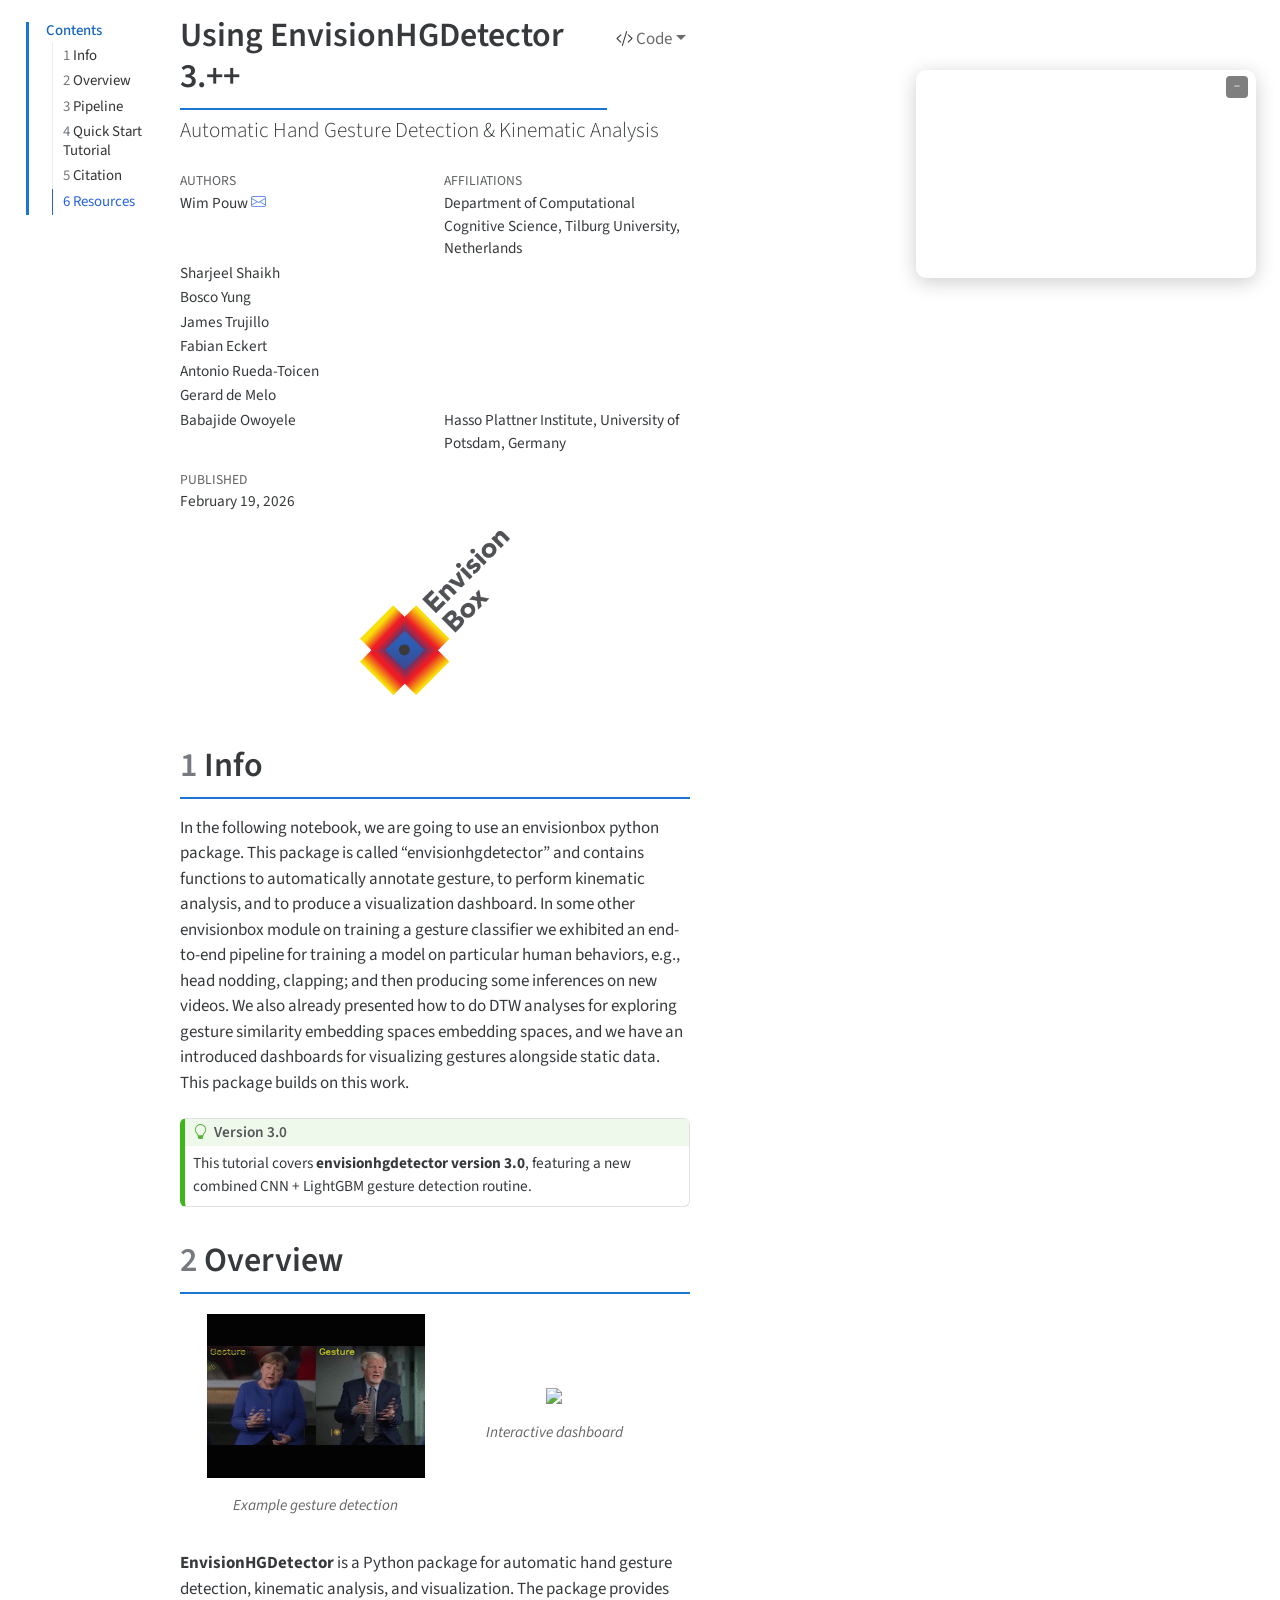
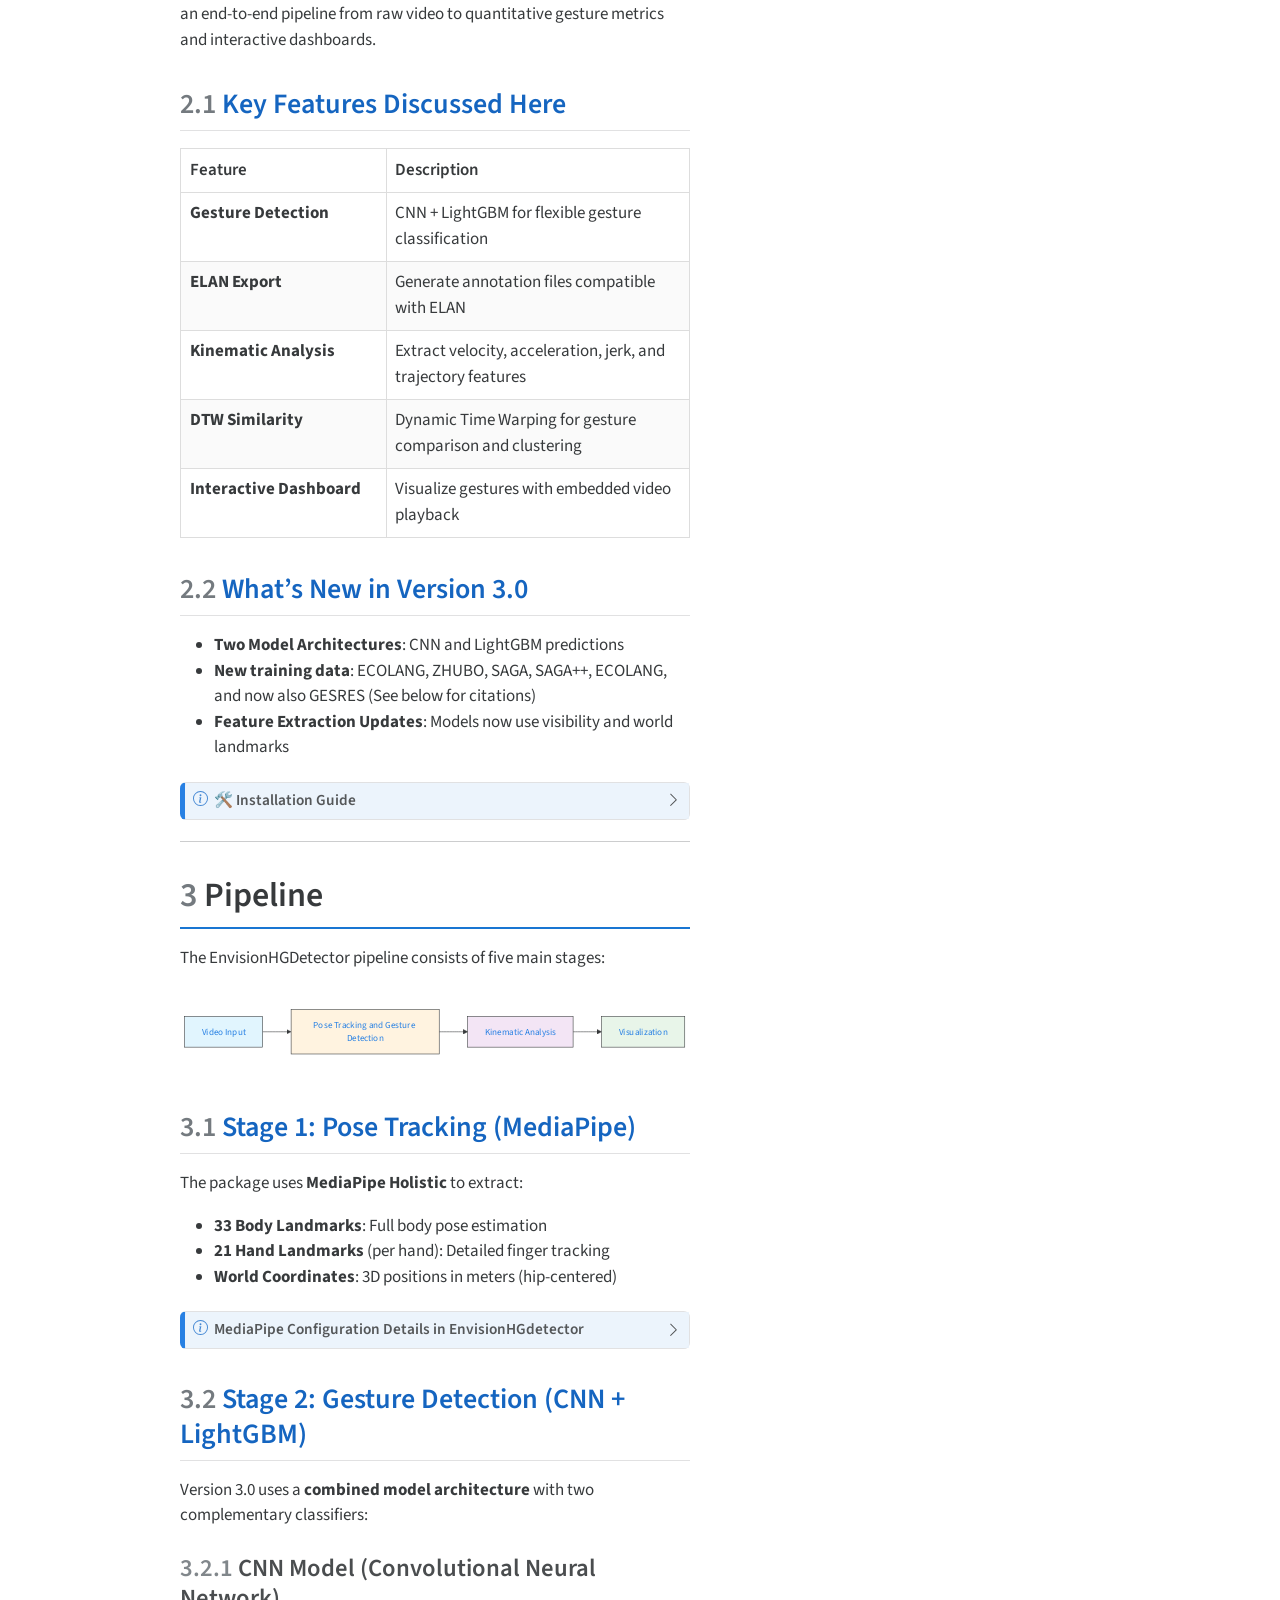
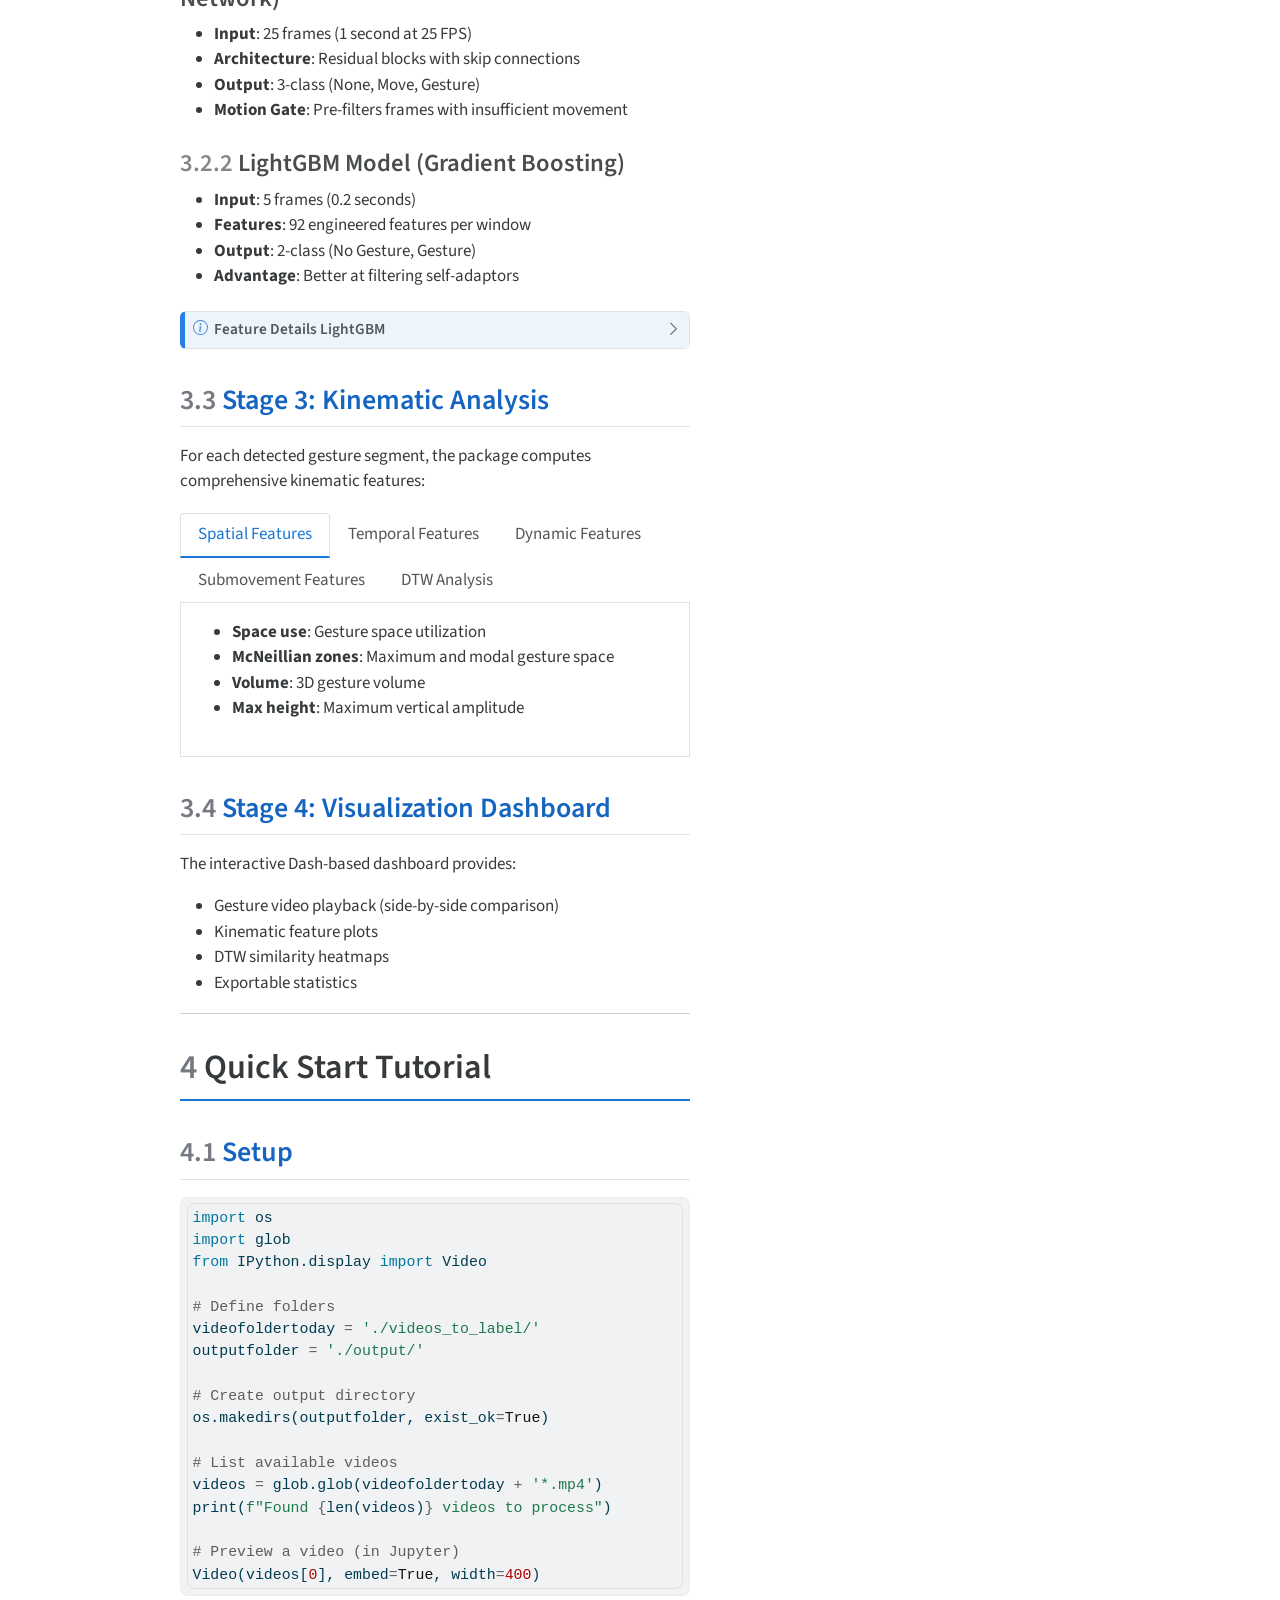
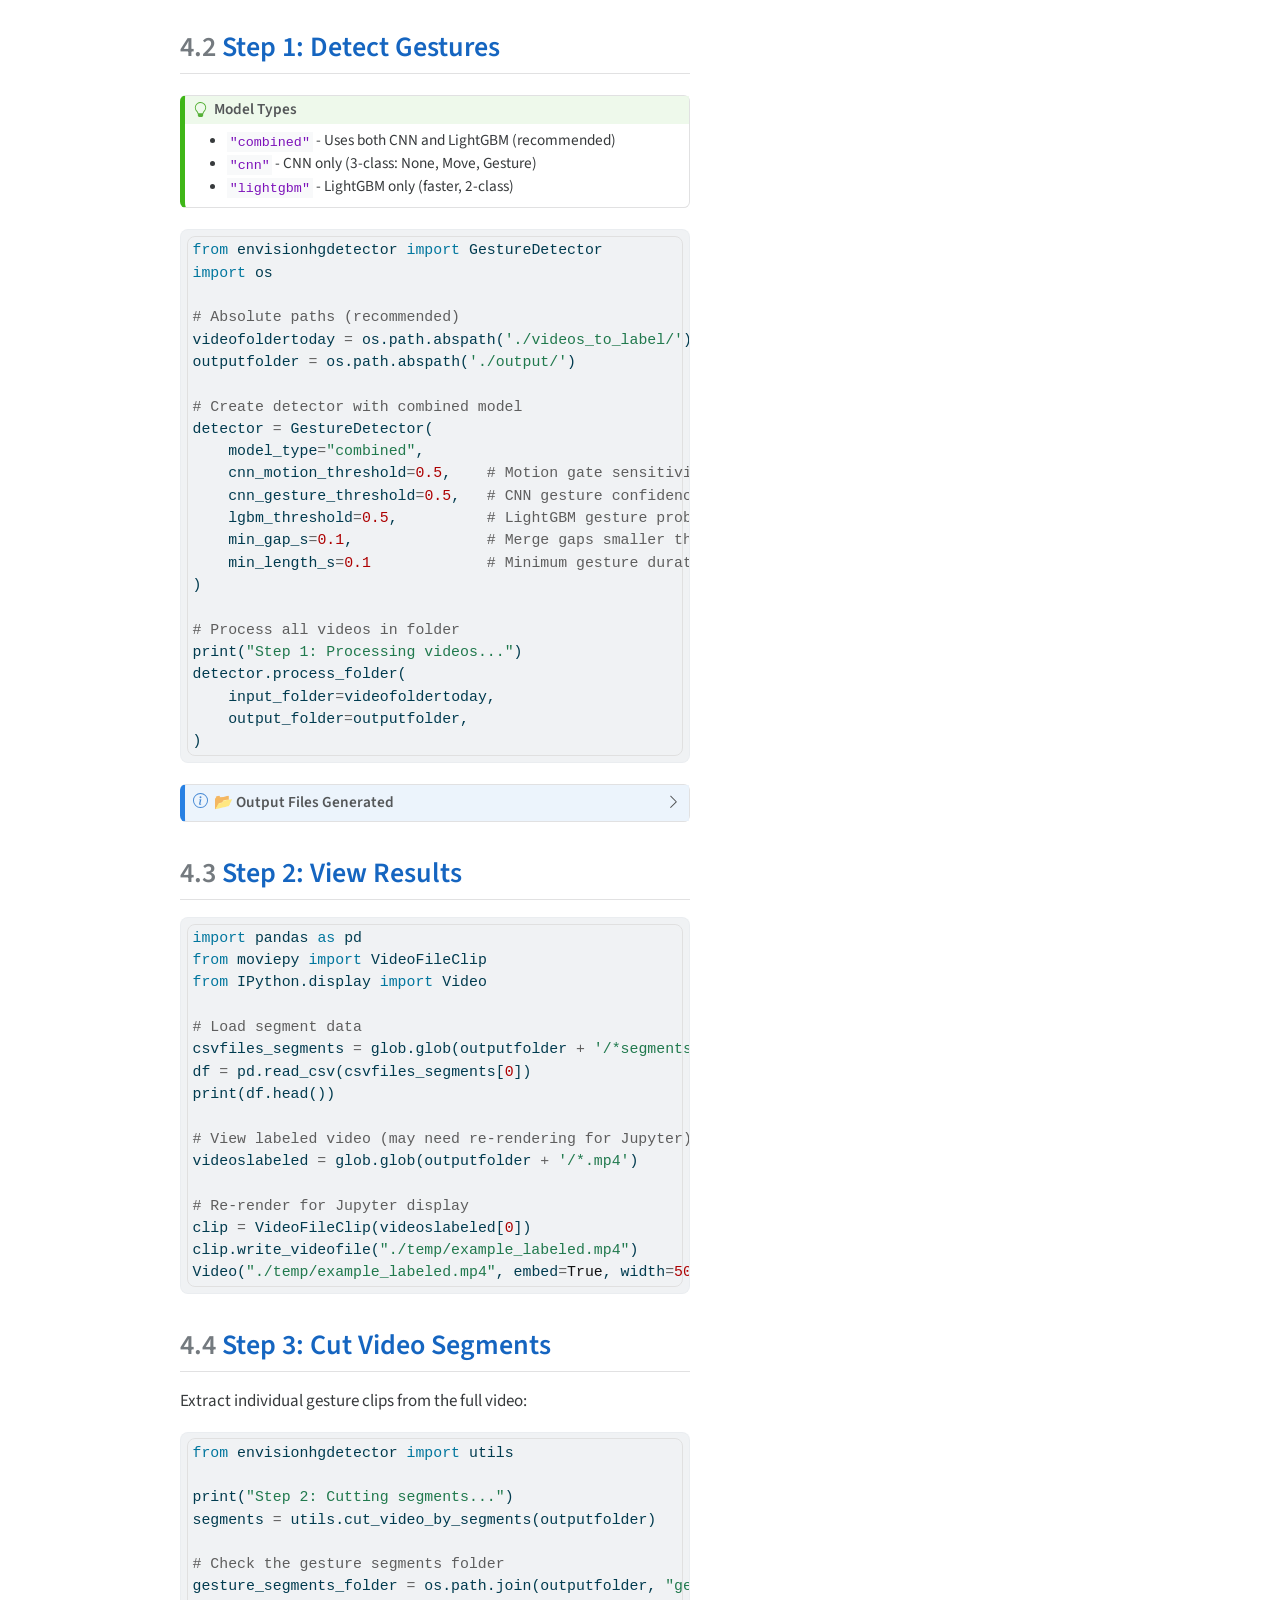
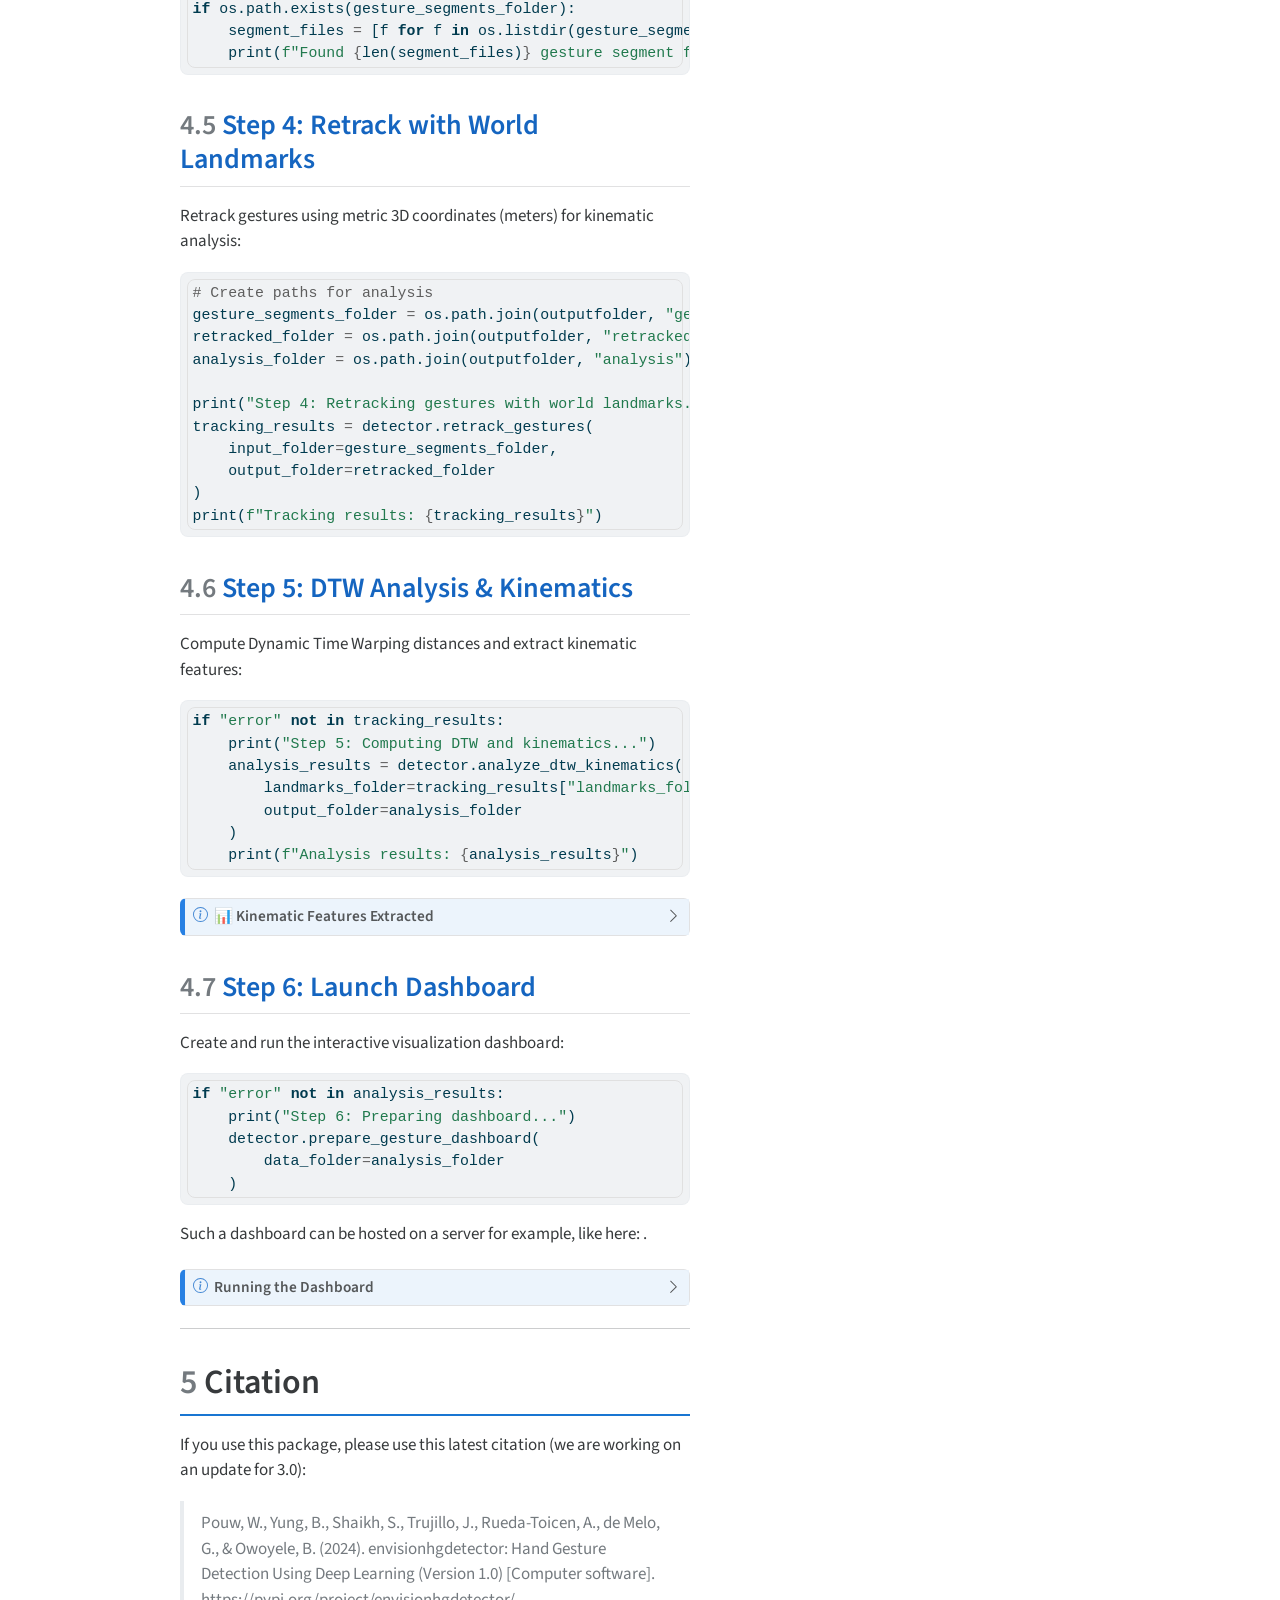
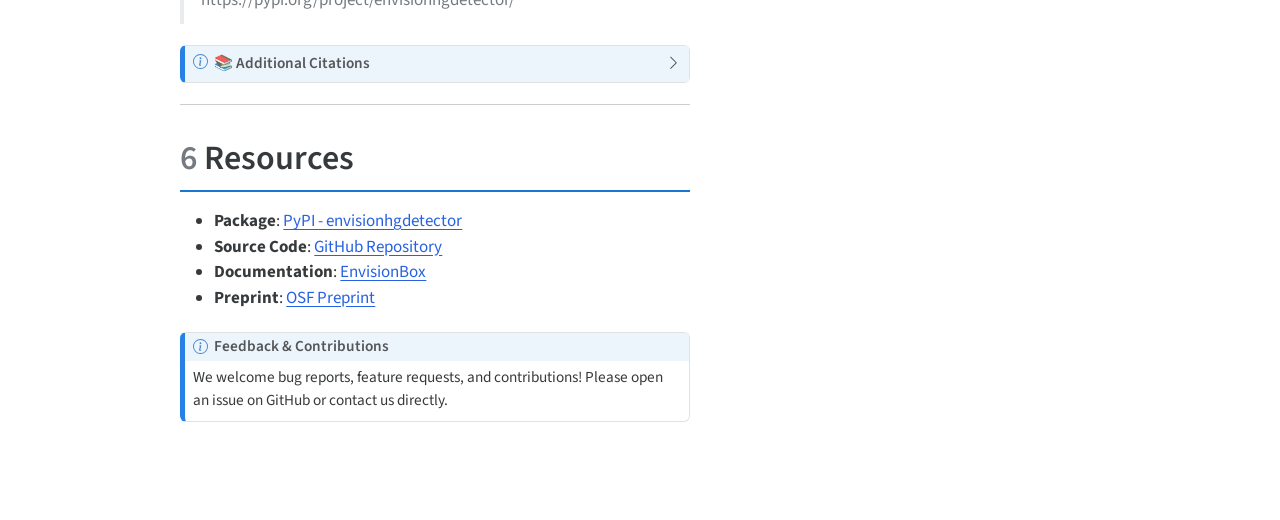
==== UsingEnvisionHGdetector_3_0.html @ c66f1757 "update" ====
<!DOCTYPE html>
<html xmlns="http://www.w3.org/1999/xhtml" lang="en" xml:lang="en"><head>

<meta charset="utf-8">
<meta name="generator" content="quarto-1.7.29">

<meta name="viewport" content="width=device-width, initial-scale=1.0, user-scalable=yes">

<meta name="author" content="Wim Pouw">
<meta name="author" content="Sharjeel Shaikh">
<meta name="author" content="Bosco Yung">
<meta name="author" content="James Trujillo">
<meta name="author" content="Fabian Eckert">
<meta name="author" content="Antonio Rueda-Toicen">
<meta name="author" content="Gerard de Melo">
<meta name="author" content="Babajide Owoyele">
<meta name="dcterms.date" content="2026-02-19">

<title>Using EnvisionHGDetector 3.++</title>
<style>
code{white-space: pre-wrap;}
span.smallcaps{font-variant: small-caps;}
div.columns{display: flex; gap: min(4vw, 1.5em);}
div.column{flex: auto; overflow-x: auto;}
div.hanging-indent{margin-left: 1.5em; text-indent: -1.5em;}
ul.task-list{list-style: none;}
ul.task-list li input[type="checkbox"] {
  width: 0.8em;
  margin: 0 0.8em 0.2em -1em; /* quarto-specific, see https://github.com/quarto-dev/quarto-cli/issues/4556 */ 
  vertical-align: middle;
}
/* CSS for syntax highlighting */
html { -webkit-text-size-adjust: 100%; }
pre > code.sourceCode { white-space: pre; position: relative; }
pre > code.sourceCode > span { display: inline-block; line-height: 1.25; }
pre > code.sourceCode > span:empty { height: 1.2em; }
.sourceCode { overflow: visible; }
code.sourceCode > span { color: inherit; text-decoration: inherit; }
div.sourceCode { margin: 1em 0; }
pre.sourceCode { margin: 0; }
@media screen {
div.sourceCode { overflow: auto; }
}
@media print {
pre > code.sourceCode { white-space: pre-wrap; }
pre > code.sourceCode > span { text-indent: -5em; padding-left: 5em; }
}
pre.numberSource code
  { counter-reset: source-line 0; }
pre.numberSource code > span
  { position: relative; left: -4em; counter-increment: source-line; }
pre.numberSource code > span > a:first-child::before
  { content: counter(source-line);
    position: relative; left: -1em; text-align: right; vertical-align: baseline;
    border: none; display: inline-block;
    -webkit-touch-callout: none; -webkit-user-select: none;
    -khtml-user-select: none; -moz-user-select: none;
    -ms-user-select: none; user-select: none;
    padding: 0 4px; width: 4em;
  }
pre.numberSource { margin-left: 3em;  padding-left: 4px; }
div.sourceCode
  {   }
@media screen {
pre > code.sourceCode > span > a:first-child::before { text-decoration: underline; }
}
</style>


<script src="UsingEnvisionHGdetector_3_0_files/libs/clipboard/clipboard.min.js"></script>
<script src="UsingEnvisionHGdetector_3_0_files/libs/quarto-html/quarto.js" type="module"></script>
<script src="UsingEnvisionHGdetector_3_0_files/libs/quarto-html/tabsets/tabsets.js" type="module"></script>
<script src="UsingEnvisionHGdetector_3_0_files/libs/quarto-html/popper.min.js"></script>
<script src="UsingEnvisionHGdetector_3_0_files/libs/quarto-html/tippy.umd.min.js"></script>
<script src="UsingEnvisionHGdetector_3_0_files/libs/quarto-html/anchor.min.js"></script>
<link href="UsingEnvisionHGdetector_3_0_files/libs/quarto-html/tippy.css" rel="stylesheet">
<link href="UsingEnvisionHGdetector_3_0_files/libs/quarto-html/quarto-syntax-highlighting-0815c480559380816a4d1ea211a47e91.css" rel="stylesheet" id="quarto-text-highlighting-styles">
<script src="UsingEnvisionHGdetector_3_0_files/libs/bootstrap/bootstrap.min.js"></script>
<link href="UsingEnvisionHGdetector_3_0_files/libs/bootstrap/bootstrap-icons.css" rel="stylesheet">
<link href="UsingEnvisionHGdetector_3_0_files/libs/bootstrap/bootstrap-813c323200a87c37e262811031999de4.min.css" rel="stylesheet" append-hash="true" id="quarto-bootstrap" data-mode="light">
<script src="UsingEnvisionHGdetector_3_0_files/libs/quarto-diagram/mermaid.min.js"></script>
<script src="UsingEnvisionHGdetector_3_0_files/libs/quarto-diagram/mermaid-init.js"></script>
<link href="UsingEnvisionHGdetector_3_0_files/libs/quarto-diagram/mermaid.css" rel="stylesheet">


<link rel="stylesheet" href="assets/styles.css">
<link rel="stylesheet" href="assets/sticky-video.css">
</head>

<body class="quarto-light">

<div id="quarto-content" class="page-columns page-rows-contents page-layout-article toc-left">
<div id="quarto-sidebar-toc-left" class="sidebar toc-left">
  <nav id="TOC" role="doc-toc" class="toc-active">
    <h2 id="toc-title">Contents</h2>
   
  <ul>
  <li><a href="#info" id="toc-info" class="nav-link active" data-scroll-target="#info"><span class="header-section-number">1</span> Info</a></li>
  <li><a href="#overview" id="toc-overview" class="nav-link" data-scroll-target="#overview"><span class="header-section-number">2</span> Overview</a>
  <ul class="collapse">
  <li><a href="#key-features-discussed-here" id="toc-key-features-discussed-here" class="nav-link" data-scroll-target="#key-features-discussed-here"><span class="header-section-number">2.1</span> Key Features Discussed Here</a></li>
  <li><a href="#whats-new-in-version-3.0" id="toc-whats-new-in-version-3.0" class="nav-link" data-scroll-target="#whats-new-in-version-3.0"><span class="header-section-number">2.2</span> What’s New in Version 3.0</a></li>
  </ul></li>
  <li><a href="#pipeline" id="toc-pipeline" class="nav-link" data-scroll-target="#pipeline"><span class="header-section-number">3</span> Pipeline</a>
  <ul class="collapse">
  <li><a href="#stage-1-pose-tracking-mediapipe" id="toc-stage-1-pose-tracking-mediapipe" class="nav-link" data-scroll-target="#stage-1-pose-tracking-mediapipe"><span class="header-section-number">3.1</span> Stage 1: Pose Tracking (MediaPipe)</a></li>
  <li><a href="#stage-2-gesture-detection-cnn-lightgbm" id="toc-stage-2-gesture-detection-cnn-lightgbm" class="nav-link" data-scroll-target="#stage-2-gesture-detection-cnn-lightgbm"><span class="header-section-number">3.2</span> Stage 2: Gesture Detection (CNN + LightGBM)</a>
  <ul class="collapse">
  <li><a href="#cnn-model-convolutional-neural-network" id="toc-cnn-model-convolutional-neural-network" class="nav-link" data-scroll-target="#cnn-model-convolutional-neural-network"><span class="header-section-number">3.2.1</span> CNN Model (Convolutional Neural Network)</a></li>
  <li><a href="#lightgbm-model-gradient-boosting" id="toc-lightgbm-model-gradient-boosting" class="nav-link" data-scroll-target="#lightgbm-model-gradient-boosting"><span class="header-section-number">3.2.2</span> LightGBM Model (Gradient Boosting)</a></li>
  </ul></li>
  <li><a href="#stage-3-kinematic-analysis" id="toc-stage-3-kinematic-analysis" class="nav-link" data-scroll-target="#stage-3-kinematic-analysis"><span class="header-section-number">3.3</span> Stage 3: Kinematic Analysis</a></li>
  <li><a href="#stage-4-visualization-dashboard" id="toc-stage-4-visualization-dashboard" class="nav-link" data-scroll-target="#stage-4-visualization-dashboard"><span class="header-section-number">3.4</span> Stage 4: Visualization Dashboard</a></li>
  </ul></li>
  <li><a href="#quick-start-tutorial" id="toc-quick-start-tutorial" class="nav-link" data-scroll-target="#quick-start-tutorial"><span class="header-section-number">4</span> Quick Start Tutorial</a>
  <ul class="collapse">
  <li><a href="#setup" id="toc-setup" class="nav-link" data-scroll-target="#setup"><span class="header-section-number">4.1</span> Setup</a></li>
  <li><a href="#step-1-detect-gestures" id="toc-step-1-detect-gestures" class="nav-link" data-scroll-target="#step-1-detect-gestures"><span class="header-section-number">4.2</span> Step 1: Detect Gestures</a></li>
  <li><a href="#step-2-view-results" id="toc-step-2-view-results" class="nav-link" data-scroll-target="#step-2-view-results"><span class="header-section-number">4.3</span> Step 2: View Results</a></li>
  <li><a href="#step-3-cut-video-segments" id="toc-step-3-cut-video-segments" class="nav-link" data-scroll-target="#step-3-cut-video-segments"><span class="header-section-number">4.4</span> Step 3: Cut Video Segments</a></li>
  <li><a href="#step-4-retrack-with-world-landmarks" id="toc-step-4-retrack-with-world-landmarks" class="nav-link" data-scroll-target="#step-4-retrack-with-world-landmarks"><span class="header-section-number">4.5</span> Step 4: Retrack with World Landmarks</a></li>
  <li><a href="#step-5-dtw-analysis-kinematics" id="toc-step-5-dtw-analysis-kinematics" class="nav-link" data-scroll-target="#step-5-dtw-analysis-kinematics"><span class="header-section-number">4.6</span> Step 5: DTW Analysis &amp; Kinematics</a></li>
  <li><a href="#step-6-launch-dashboard" id="toc-step-6-launch-dashboard" class="nav-link" data-scroll-target="#step-6-launch-dashboard"><span class="header-section-number">4.7</span> Step 6: Launch Dashboard</a></li>
  </ul></li>
  <li><a href="#citation" id="toc-citation" class="nav-link" data-scroll-target="#citation"><span class="header-section-number">5</span> Citation</a></li>
  <li><a href="#resources" id="toc-resources" class="nav-link" data-scroll-target="#resources"><span class="header-section-number">6</span> Resources</a></li>
  </ul>
</nav>
</div>
<div id="quarto-margin-sidebar" class="sidebar margin-sidebar zindex-bottom">
</div>
<main class="content" id="quarto-document-content">

<header id="title-block-header" class="quarto-title-block default">
<div class="quarto-title">
<div class="quarto-title-block"><div><h1 class="title">Using EnvisionHGDetector 3.++</h1><button type="button" class="btn code-tools-button dropdown-toggle" id="quarto-code-tools-menu" data-bs-toggle="dropdown" aria-expanded="false"><i class="bi"></i> Code</button><ul class="dropdown-menu dropdown-menu-end" aria-labelelledby="quarto-code-tools-menu"><li><a id="quarto-show-all-code" class="dropdown-item" href="javascript:void(0)" role="button">Show All Code</a></li><li><a id="quarto-hide-all-code" class="dropdown-item" href="javascript:void(0)" role="button">Hide All Code</a></li><li><hr class="dropdown-divider"></li><li><a id="quarto-view-source" class="dropdown-item" href="javascript:void(0)" role="button">View Source</a></li></ul></div></div>
<p class="subtitle lead">Automatic Hand Gesture Detection &amp; Kinematic Analysis</p>
</div>


<div class="quarto-title-meta-author">
  <div class="quarto-title-meta-heading">Authors</div>
  <div class="quarto-title-meta-heading">Affiliations</div>
  
    <div class="quarto-title-meta-contents">
    <p class="author">Wim Pouw <a href="mailto:w.pouw@tilburguniversity.edu" class="quarto-title-author-email"><i class="bi bi-envelope"></i></a> </p>
  </div>
  <div class="quarto-title-meta-contents">
        <p class="affiliation">
            Department of Computational Cognitive Science, Tilburg University, Netherlands
          </p>
      </div>
    <div class="quarto-title-meta-contents">
    <p class="author">Sharjeel Shaikh </p>
  </div>
  <div class="quarto-title-meta-contents">
      </div>
    <div class="quarto-title-meta-contents">
    <p class="author">Bosco Yung </p>
  </div>
  <div class="quarto-title-meta-contents">
      </div>
    <div class="quarto-title-meta-contents">
    <p class="author">James Trujillo </p>
  </div>
  <div class="quarto-title-meta-contents">
      </div>
    <div class="quarto-title-meta-contents">
    <p class="author">Fabian Eckert </p>
  </div>
  <div class="quarto-title-meta-contents">
      </div>
    <div class="quarto-title-meta-contents">
    <p class="author">Antonio Rueda-Toicen </p>
  </div>
  <div class="quarto-title-meta-contents">
      </div>
    <div class="quarto-title-meta-contents">
    <p class="author">Gerard de Melo </p>
  </div>
  <div class="quarto-title-meta-contents">
      </div>
    <div class="quarto-title-meta-contents">
    <p class="author">Babajide Owoyele </p>
  </div>
  <div class="quarto-title-meta-contents">
        <p class="affiliation">
            Hasso Plattner Institute, University of Potsdam, Germany
          </p>
      </div>
  </div>

<div class="quarto-title-meta">

      
    <div>
    <div class="quarto-title-meta-heading">Published</div>
    <div class="quarto-title-meta-contents">
      <p class="date">February 19, 2026</p>
    </div>
  </div>
  
    
  </div>
  


</header>


<div class="video-widget">
<iframe src="https://www.youtube.com/embed/YOUR_VIDEO_ID" frameborder="0" allowfullscreen="">
</iframe>
</div>
<div class="quarto-figure quarto-figure-center">
<figure class="figure">
<p><img src="images/envisionboxlogo20.png" class="img-fluid quarto-figure quarto-figure-center figure-img" width="150"></p>
</figure>
</div>
<section id="info" class="level1" data-number="1">
<h1 data-number="1"><span class="header-section-number">1</span> Info</h1>
<p>In the following notebook, we are going to use an envisionbox python package. This package is called “envisionhgdetector” and contains functions to automatically annotate gesture, to perform kinematic analysis, and to produce a visualization dashboard. In some other envisionbox module on training a gesture classifier we exhibited an end-to-end pipeline for training a model on particular human behaviors, e.g., head nodding, clapping; and then producing some inferences on new videos. We also already presented how to do DTW analyses for exploring gesture similarity embedding spaces embedding spaces, and we have an introduced dashboards for visualizing gestures alongside static data. This package builds on this work.</p>
<div class="callout callout-style-default callout-tip callout-titled">
<div class="callout-header d-flex align-content-center">
<div class="callout-icon-container">
<i class="callout-icon"></i>
</div>
<div class="callout-title-container flex-fill">
Version 3.0
</div>
</div>
<div class="callout-body-container callout-body">
<p>This tutorial covers <strong>envisionhgdetector version 3.0</strong>, featuring a new combined CNN + LightGBM gesture detection routine.</p>
</div>
</div>
</section>
<section id="overview" class="level1" data-number="2">
<h1 data-number="2"><span class="header-section-number">2</span> Overview</h1>
<div class="quarto-layout-panel" data-layout="[[1,1]]">
<div class="quarto-layout-row quarto-layout-valign-center">
<div class="quarto-layout-cell" style="flex-basis: 50.0%;justify-content: flex-start;">
<div class="quarto-figure quarto-figure-center">
<figure class="figure">
<p><img src="images/ex.gif" class="img-fluid figure-img" width="300"></p>
<figcaption>Example gesture detection</figcaption>
</figure>
</div>
</div>
<div class="quarto-layout-cell" style="flex-basis: 50.0%;justify-content: flex-start;">
<div class="quarto-figure quarto-figure-center">
<figure class="figure">
<p><img src="images/dashboard.gif" class="img-fluid figure-img" width="300"></p>
<figcaption>Interactive dashboard</figcaption>
</figure>
</div>
</div>
</div>
</div>
<p><strong>EnvisionHGDetector</strong> is a Python package for automatic hand gesture detection, kinematic analysis, and visualization. The package provides an end-to-end pipeline from raw video to quantitative gesture metrics and interactive dashboards.</p>
<section id="key-features-discussed-here" class="level2" data-number="2.1">
<h2 data-number="2.1" class="anchored" data-anchor-id="key-features-discussed-here"><span class="header-section-number">2.1</span> Key Features Discussed Here</h2>
<table class="caption-top table">
<colgroup>
<col style="width: 40%">
<col style="width: 59%">
</colgroup>
<thead>
<tr class="header">
<th>Feature</th>
<th>Description</th>
</tr>
</thead>
<tbody>
<tr class="odd">
<td><strong>Gesture Detection</strong></td>
<td>CNN + LightGBM for flexible gesture classification</td>
</tr>
<tr class="even">
<td><strong>ELAN Export</strong></td>
<td>Generate annotation files compatible with ELAN</td>
</tr>
<tr class="odd">
<td><strong>Kinematic Analysis</strong></td>
<td>Extract velocity, acceleration, jerk, and trajectory features</td>
</tr>
<tr class="even">
<td><strong>DTW Similarity</strong></td>
<td>Dynamic Time Warping for gesture comparison and clustering</td>
</tr>
<tr class="odd">
<td><strong>Interactive Dashboard</strong></td>
<td>Visualize gestures with embedded video playback</td>
</tr>
</tbody>
</table>
</section>
<section id="whats-new-in-version-3.0" class="level2" data-number="2.2">
<h2 data-number="2.2" class="anchored" data-anchor-id="whats-new-in-version-3.0"><span class="header-section-number">2.2</span> What’s New in Version 3.0</h2>
<ul>
<li><strong>Two Model Architectures</strong>: CNN and LightGBM predictions</li>
<li><strong>New training data</strong>: ECOLANG, ZHUBO, SAGA, SAGA++, ECOLANG, and now also GESRES (See below for citations)</li>
<li><strong>Feature Extraction Updates</strong>: Models now use visibility and world landmarks</li>
</ul>
<div class="callout callout-style-default callout-note callout-titled">
<div class="callout-header d-flex align-content-center" data-bs-toggle="collapse" data-bs-target=".callout-4-contents" aria-controls="callout-4" aria-expanded="false" aria-label="Toggle callout">
<div class="callout-icon-container">
<i class="callout-icon"></i>
</div>
<div class="callout-title-container flex-fill">
🛠️ Installation Guide
</div>
<div class="callout-btn-toggle d-inline-block border-0 py-1 ps-1 pe-0 float-end"><i class="callout-toggle"></i></div>
</div>
<div id="callout-4" class="callout-4-contents callout-collapse collapse">
<div class="callout-body-container callout-body">
<section id="prerequisites" class="level3" data-number="2.2.1">
<h3 data-number="2.2.1" class="anchored" data-anchor-id="prerequisites"><span class="header-section-number">2.2.1</span> Prerequisites</h3>
<ul>
<li><strong>Anaconda</strong> (recommended, NOT Miniconda)</li>
<li>Python 3.10</li>
<li>C++ redistributables (Windows only)</li>
</ul>
<div class="tabset-margin-container"></div><div class="panel-tabset">
<ul class="nav nav-tabs" role="tablist"><li class="nav-item" role="presentation"><a class="nav-link active" id="tabset-1-1-tab" data-bs-toggle="tab" data-bs-target="#tabset-1-1" role="tab" aria-controls="tabset-1-1" aria-selected="true" href="">Windows</a></li><li class="nav-item" role="presentation"><a class="nav-link" id="tabset-1-2-tab" data-bs-toggle="tab" data-bs-target="#tabset-1-2" role="tab" aria-controls="tabset-1-2" aria-selected="false" href="">macOS</a></li><li class="nav-item" role="presentation"><a class="nav-link" id="tabset-1-3-tab" data-bs-toggle="tab" data-bs-target="#tabset-1-3" role="tab" aria-controls="tabset-1-3" aria-selected="false" href="">Linux</a></li></ul>
<div class="tab-content">
<div id="tabset-1-1" class="tab-pane active" role="tabpanel" aria-labelledby="tabset-1-1-tab">
<p><strong>Step 1: Create Conda Environment</strong></p>
<div class="sourceCode" id="cb1"><pre class="sourceCode bash code-with-copy"><code class="sourceCode bash"><span id="cb1-1"><a href="#cb1-1" aria-hidden="true" tabindex="-1"></a><span class="ex">conda</span> create <span class="at">-n</span> envision python=3.10</span>
<span id="cb1-2"><a href="#cb1-2" aria-hidden="true" tabindex="-1"></a><span class="ex">conda</span> activate envision</span></code><button title="Copy to Clipboard" class="code-copy-button"><i class="bi"></i></button></pre></div>
<p><strong>Step 2: Install Dependencies (optional)</strong> Install any dependencies for your notebook.</p>
<div class="sourceCode" id="cb2"><pre class="sourceCode bash code-with-copy"><code class="sourceCode bash"><span id="cb2-1"><a href="#cb2-1" aria-hidden="true" tabindex="-1"></a><span class="kw">(</span><span class="ex">envision</span><span class="kw">)</span> <span class="ex">pip</span> install <span class="at">-r</span> requirements.txt</span></code><button title="Copy to Clipboard" class="code-copy-button"><i class="bi"></i></button></pre></div>
<p><strong>Step 3: Install Package</strong> Base installation of the envisionhgdetector from PyPi. If that is already in your notebook requirements.txt you dont have to to do this again.</p>
<div class="sourceCode" id="cb3"><pre class="sourceCode bash code-with-copy"><code class="sourceCode bash"><span id="cb3-1"><a href="#cb3-1" aria-hidden="true" tabindex="-1"></a><span class="kw">(</span><span class="ex">envision</span><span class="kw">)</span> <span class="ex">pip</span> install envisionhgdetector</span></code><button title="Copy to Clipboard" class="code-copy-button"><i class="bi"></i></button></pre></div>
<div class="callout callout-style-default callout-warning callout-titled">
<div class="callout-header d-flex align-content-center">
<div class="callout-icon-container">
<i class="callout-icon"></i>
</div>
<div class="callout-title-container flex-fill">
Warning
</div>
</div>
<div class="callout-body-container callout-body">
<p><strong>Windows Users</strong>: If you encounter TensorFlow errors, install the <a href="https://learn.microsoft.com/en-us/cpp/windows/latest-supported-vc-redist">Microsoft Visual C++ Redistributable</a>.</p>
</div>
</div>
</div>
<div id="tabset-1-2" class="tab-pane" role="tabpanel" aria-labelledby="tabset-1-2-tab">
<p>We would like to thank Fabian Eckert (<code>fabian.eckert@uni-koeln.de</code>) for helping out in testing the OS installation procedure. Please reach out to us if there are improvements here by emailing Wim Pouw (<code>w.pouw@tilburguniversity.edu</code>) and Fabian Eckert (who can test improvements on OS).</p>
<p>macOS requires a specific installation order due to MediaPipe compatibility:</p>
<p><strong>Step 1: Create Conda Environment</strong></p>
<div class="sourceCode" id="cb4"><pre class="sourceCode bash code-with-copy"><code class="sourceCode bash"><span id="cb4-1"><a href="#cb4-1" aria-hidden="true" tabindex="-1"></a><span class="ex">conda</span> create <span class="at">-n</span> envision python=3.10</span>
<span id="cb4-2"><a href="#cb4-2" aria-hidden="true" tabindex="-1"></a><span class="ex">conda</span> activate envision</span>
<span id="cb4-3"><a href="#cb4-3" aria-hidden="true" tabindex="-1"></a><span class="kw">(</span><span class="ex">envision</span><span class="kw">)</span> <span class="ex">conda</span> install pip</span></code><button title="Copy to Clipboard" class="code-copy-button"><i class="bi"></i></button></pre></div>
<p><strong>Step 2: Install Dependencies</strong></p>
<p>Download <code>requirements_macos.txt</code> from the repository, then:</p>
<div class="sourceCode" id="cb5"><pre class="sourceCode bash code-with-copy"><code class="sourceCode bash"><span id="cb5-1"><a href="#cb5-1" aria-hidden="true" tabindex="-1"></a><span class="kw">(</span><span class="ex">envision</span><span class="kw">)</span> <span class="bu">cd</span> /path/to/requirements_macos.txt</span>
<span id="cb5-2"><a href="#cb5-2" aria-hidden="true" tabindex="-1"></a><span class="kw">(</span><span class="ex">envision</span><span class="kw">)</span> <span class="ex">pip</span> install <span class="at">-r</span> requirements_macos.txt</span></code><button title="Copy to Clipboard" class="code-copy-button"><i class="bi"></i></button></pre></div>
<p><strong>Step 3: Install Package (without dependencies)</strong></p>
<div class="sourceCode" id="cb6"><pre class="sourceCode bash code-with-copy"><code class="sourceCode bash"><span id="cb6-1"><a href="#cb6-1" aria-hidden="true" tabindex="-1"></a><span class="kw">(</span><span class="ex">envision</span><span class="kw">)</span> <span class="ex">pip</span> install envisionhgdetector <span class="at">--no-deps</span></span></code><button title="Copy to Clipboard" class="code-copy-button"><i class="bi"></i></button></pre></div>
<p><strong>Step 4: Install LightGBM via Conda</strong></p>
<div class="sourceCode" id="cb7"><pre class="sourceCode bash code-with-copy"><code class="sourceCode bash"><span id="cb7-1"><a href="#cb7-1" aria-hidden="true" tabindex="-1"></a><span class="kw">(</span><span class="ex">envision</span><span class="kw">)</span> <span class="ex">conda</span> install <span class="at">-c</span> conda-forge lightgbm</span></code><button title="Copy to Clipboard" class="code-copy-button"><i class="bi"></i></button></pre></div>
<p><strong>Step 5: Force Reinstall Compatible Versions</strong></p>
<div class="sourceCode" id="cb8"><pre class="sourceCode bash code-with-copy"><code class="sourceCode bash"><span id="cb8-1"><a href="#cb8-1" aria-hidden="true" tabindex="-1"></a><span class="kw">(</span><span class="ex">envision</span><span class="kw">)</span> <span class="ex">conda</span> install <span class="at">--force-reinstall</span> numpy==1.26.4 pandas</span></code><button title="Copy to Clipboard" class="code-copy-button"><i class="bi"></i></button></pre></div>
</div>
<div id="tabset-1-3" class="tab-pane" role="tabpanel" aria-labelledby="tabset-1-3-tab">
<p>Follow the Windows instructions. If you encounter issues with MediaPipe, try the macOS approach.</p>
</div>
</div>
</div>
</section>
<section id="verify-installation" class="level3" data-number="2.2.2">
<h3 data-number="2.2.2" class="anchored" data-anchor-id="verify-installation"><span class="header-section-number">2.2.2</span> Verify Installation</h3>
<div class="sourceCode" id="cb9"><pre class="sourceCode python code-with-copy"><code class="sourceCode python"><span id="cb9-1"><a href="#cb9-1" aria-hidden="true" tabindex="-1"></a><span class="im">from</span> envisionhgdetector <span class="im">import</span> GestureDetector</span>
<span id="cb9-2"><a href="#cb9-2" aria-hidden="true" tabindex="-1"></a><span class="bu">print</span>(<span class="st">"Installation successful!"</span>)</span></code><button title="Copy to Clipboard" class="code-copy-button"><i class="bi"></i></button></pre></div>
<div class="callout callout-style-default callout-tip callout-titled">
<div class="callout-header d-flex align-content-center">
<div class="callout-icon-container">
<i class="callout-icon"></i>
</div>
<div class="callout-title-container flex-fill">
Tip
</div>
</div>
<div class="callout-body-container callout-body">
<p><strong>GPU Support</strong>: For faster processing, ensure CUDA is properly configured for your system.</p>
</div>
</div>
</section>
</div>
</div>
</div>
<hr>
</section>
</section>
<section id="pipeline" class="level1" data-number="3">
<h1 data-number="3"><span class="header-section-number">3</span> Pipeline</h1>
<p>The EnvisionHGDetector pipeline consists of five main stages:</p>
<div class="cell" data-layout-align="default">
<div class="cell-output-display">
<div>
<p></p><figure class="figure"><p></p>
<div>
<pre class="mermaid mermaid-js">flowchart LR
    A[ Video Input] --&gt; B[ Pose Tracking and Gesture Detection]
    B --&gt; C[ Kinematic Analysis]
    C --&gt; D[ Visualization]
    
    style A fill:#e1f5fe
    style B fill:#fff3e0
    style C fill:#f3e5f5
    style D fill:#e8f5e9
</pre>
</div>
<p></p></figure><p></p>
</div>
</div>
</div>
<section id="stage-1-pose-tracking-mediapipe" class="level2" data-number="3.1">
<h2 data-number="3.1" class="anchored" data-anchor-id="stage-1-pose-tracking-mediapipe"><span class="header-section-number">3.1</span> Stage 1: Pose Tracking (MediaPipe)</h2>
<p>The package uses <strong>MediaPipe Holistic</strong> to extract:</p>
<ul>
<li><strong>33 Body Landmarks</strong>: Full body pose estimation</li>
<li><strong>21 Hand Landmarks</strong> (per hand): Detailed finger tracking</li>
<li><strong>World Coordinates</strong>: 3D positions in meters (hip-centered)</li>
</ul>
<div class="callout callout-style-default callout-note callout-titled">
<div class="callout-header d-flex align-content-center" data-bs-toggle="collapse" data-bs-target=".callout-5-contents" aria-controls="callout-5" aria-expanded="false" aria-label="Toggle callout">
<div class="callout-icon-container">
<i class="callout-icon"></i>
</div>
<div class="callout-title-container flex-fill">
MediaPipe Configuration Details in EnvisionHGdetector
</div>
<div class="callout-btn-toggle d-inline-block border-0 py-1 ps-1 pe-0 float-end"><i class="callout-toggle"></i></div>
</div>
<div id="callout-5" class="callout-5-contents callout-collapse collapse">
<div class="callout-body-container callout-body">
<div class="sourceCode" id="cb10"><pre class="sourceCode python code-with-copy"><code class="sourceCode python"><span id="cb10-1"><a href="#cb10-1" aria-hidden="true" tabindex="-1"></a><span class="co"># Internal MediaPipe settings</span></span>
<span id="cb10-2"><a href="#cb10-2" aria-hidden="true" tabindex="-1"></a>mp_holistic <span class="op">=</span> mp.solutions.holistic</span>
<span id="cb10-3"><a href="#cb10-3" aria-hidden="true" tabindex="-1"></a>holistic <span class="op">=</span> mp_holistic.Holistic(</span>
<span id="cb10-4"><a href="#cb10-4" aria-hidden="true" tabindex="-1"></a>    static_image_mode<span class="op">=</span><span class="va">False</span>,</span>
<span id="cb10-5"><a href="#cb10-5" aria-hidden="true" tabindex="-1"></a>    model_complexity<span class="op">=</span><span class="dv">1</span>,</span>
<span id="cb10-6"><a href="#cb10-6" aria-hidden="true" tabindex="-1"></a>    smooth_landmarks<span class="op">=</span><span class="va">True</span>,</span>
<span id="cb10-7"><a href="#cb10-7" aria-hidden="true" tabindex="-1"></a>    enable_segmentation<span class="op">=</span><span class="va">False</span>,</span>
<span id="cb10-8"><a href="#cb10-8" aria-hidden="true" tabindex="-1"></a>    min_detection_confidence<span class="op">=</span><span class="fl">0.5</span>,</span>
<span id="cb10-9"><a href="#cb10-9" aria-hidden="true" tabindex="-1"></a>    min_tracking_confidence<span class="op">=</span><span class="fl">0.5</span></span>
<span id="cb10-10"><a href="#cb10-10" aria-hidden="true" tabindex="-1"></a>)</span></code><button title="Copy to Clipboard" class="code-copy-button"><i class="bi"></i></button></pre></div>
<p>The world landmarks provide metric coordinates where: - Origin is at the hip center - Units are in meters - Z-axis points toward the camera</p>
</div>
</div>
</div>
</section>
<section id="stage-2-gesture-detection-cnn-lightgbm" class="level2" data-number="3.2">
<h2 data-number="3.2" class="anchored" data-anchor-id="stage-2-gesture-detection-cnn-lightgbm"><span class="header-section-number">3.2</span> Stage 2: Gesture Detection (CNN + LightGBM)</h2>
<p>Version 3.0 uses a <strong>combined model architecture</strong> with two complementary classifiers:</p>
<section id="cnn-model-convolutional-neural-network" class="level3" data-number="3.2.1">
<h3 data-number="3.2.1" class="anchored" data-anchor-id="cnn-model-convolutional-neural-network"><span class="header-section-number">3.2.1</span> CNN Model (Convolutional Neural Network)</h3>
<ul>
<li><strong>Input</strong>: 25 frames (1 second at 25 FPS)</li>
<li><strong>Architecture</strong>: Residual blocks with skip connections</li>
<li><strong>Output</strong>: 3-class (None, Move, Gesture)</li>
<li><strong>Motion Gate</strong>: Pre-filters frames with insufficient movement</li>
</ul>
</section>
<section id="lightgbm-model-gradient-boosting" class="level3" data-number="3.2.2">
<h3 data-number="3.2.2" class="anchored" data-anchor-id="lightgbm-model-gradient-boosting"><span class="header-section-number">3.2.2</span> LightGBM Model (Gradient Boosting)</h3>
<ul>
<li><strong>Input</strong>: 5 frames (0.2 seconds)</li>
<li><strong>Features</strong>: 92 engineered features per window</li>
<li><strong>Output</strong>: 2-class (No Gesture, Gesture)</li>
<li><strong>Advantage</strong>: Better at filtering self-adaptors</li>
</ul>
<div class="callout callout-style-default callout-note callout-titled">
<div class="callout-header d-flex align-content-center" data-bs-toggle="collapse" data-bs-target=".callout-6-contents" aria-controls="callout-6" aria-expanded="false" aria-label="Toggle callout">
<div class="callout-icon-container">
<i class="callout-icon"></i>
</div>
<div class="callout-title-container flex-fill">
Feature Details LightGBM
</div>
<div class="callout-btn-toggle d-inline-block border-0 py-1 ps-1 pe-0 float-end"><i class="callout-toggle"></i></div>
</div>
<div id="callout-6" class="callout-6-contents callout-collapse collapse">
<div class="callout-body-container callout-body">
<p>The LightGBM model uses <strong>100 features</strong> extracted from 5-frame windows of world landmarks:</p>
<table class="caption-top table">
<thead>
<tr class="header">
<th>Feature Group</th>
<th>Count</th>
<th>Description</th>
</tr>
</thead>
<tbody>
<tr class="odd">
<td>Current pose</td>
<td>18</td>
<td>Key joint positions (shoulders, elbows, wrists)</td>
</tr>
<tr class="even">
<td>Velocity</td>
<td>18</td>
<td>Frame-to-frame joint velocities</td>
</tr>
<tr class="odd">
<td>Wrist speeds</td>
<td>2</td>
<td>Left/right wrist speed magnitude</td>
</tr>
<tr class="even">
<td>Wrist ranges</td>
<td>6</td>
<td>Position range over window</td>
</tr>
<tr class="odd">
<td>Finger positions</td>
<td>18</td>
<td>Pinky, index, thumb relative to wrist</td>
</tr>
<tr class="even">
<td>Finger distances</td>
<td>6</td>
<td>Inter-finger distances per hand</td>
</tr>
<tr class="odd">
<td>Wrist acceleration</td>
<td>2</td>
<td>Left/right acceleration</td>
</tr>
<tr class="even">
<td>Trajectory smoothness</td>
<td>2</td>
<td>Velocity variation per wrist</td>
</tr>
<tr class="odd">
<td>Wrist height</td>
<td>2</td>
<td>Height relative to shoulders</td>
</tr>
<tr class="even">
<td>Wrist spread</td>
<td>1</td>
<td>Distance between wrists</td>
</tr>
<tr class="odd">
<td>Arm extension</td>
<td>2</td>
<td>Shoulder-to-wrist distances</td>
</tr>
<tr class="even">
<td>Total motion</td>
<td>1</td>
<td>Summed wrist displacement</td>
</tr>
<tr class="odd">
<td>Symmetry features</td>
<td>2</td>
<td>Position &amp; motion symmetry</td>
</tr>
<tr class="even">
<td>Visibility scores</td>
<td>20</td>
<td>Current, mean, and min visibility</td>
</tr>
<tr class="odd">
<td><strong>Total</strong></td>
<td><strong>100</strong></td>
<td></td>
</tr>
</tbody>
</table>
</div>
</div>
</div>
</section>
</section>
<section id="stage-3-kinematic-analysis" class="level2" data-number="3.3">
<h2 data-number="3.3" class="anchored" data-anchor-id="stage-3-kinematic-analysis"><span class="header-section-number">3.3</span> Stage 3: Kinematic Analysis</h2>
<p>For each detected gesture segment, the package computes comprehensive kinematic features:</p>
<div class="tabset-margin-container"></div><div class="panel-tabset">
<ul class="nav nav-tabs" role="tablist"><li class="nav-item" role="presentation"><a class="nav-link active" id="tabset-2-1-tab" data-bs-toggle="tab" data-bs-target="#tabset-2-1" role="tab" aria-controls="tabset-2-1" aria-selected="true" href="">Spatial Features</a></li><li class="nav-item" role="presentation"><a class="nav-link" id="tabset-2-2-tab" data-bs-toggle="tab" data-bs-target="#tabset-2-2" role="tab" aria-controls="tabset-2-2" aria-selected="false" href="">Temporal Features</a></li><li class="nav-item" role="presentation"><a class="nav-link" id="tabset-2-3-tab" data-bs-toggle="tab" data-bs-target="#tabset-2-3" role="tab" aria-controls="tabset-2-3" aria-selected="false" href="">Dynamic Features</a></li><li class="nav-item" role="presentation"><a class="nav-link" id="tabset-2-4-tab" data-bs-toggle="tab" data-bs-target="#tabset-2-4" role="tab" aria-controls="tabset-2-4" aria-selected="false" href="">Submovement Features</a></li><li class="nav-item" role="presentation"><a class="nav-link" id="tabset-2-5-tab" data-bs-toggle="tab" data-bs-target="#tabset-2-5" role="tab" aria-controls="tabset-2-5" aria-selected="false" href="">DTW Analysis</a></li></ul>
<div class="tab-content">
<div id="tabset-2-1" class="tab-pane active" role="tabpanel" aria-labelledby="tabset-2-1-tab">
<ul>
<li><strong>Space use</strong>: Gesture space utilization</li>
<li><strong>McNeillian zones</strong>: Maximum and modal gesture space</li>
<li><strong>Volume</strong>: 3D gesture volume</li>
<li><strong>Max height</strong>: Maximum vertical amplitude</li>
</ul>
</div>
<div id="tabset-2-2" class="tab-pane" role="tabpanel" aria-labelledby="tabset-2-2-tab">
<ul>
<li><strong>Duration</strong>: Total gesture time</li>
<li><strong>Hold count</strong>: Number of pauses</li>
<li><strong>Hold time</strong>: Total time in holds</li>
<li><strong>Hold avg duration</strong>: Mean pause length</li>
</ul>
</div>
<div id="tabset-2-3" class="tab-pane" role="tabpanel" aria-labelledby="tabset-2-3-tab">
<ul>
<li><strong>Peak/mean speed</strong>: Hand and elbow velocities</li>
<li><strong>Peak acceleration</strong>: Maximum acceleration</li>
<li><strong>Peak deceleration</strong>: Maximum deceleration</li>
<li><strong>Peak jerk</strong>: Maximum jerk (smoothness)</li>
</ul>
</div>
<div id="tabset-2-4" class="tab-pane" role="tabpanel" aria-labelledby="tabset-2-4-tab">
<ul>
<li><strong>Submovement count</strong>: Number of velocity peaks</li>
<li><strong>Submovement peaks</strong>: Peak velocities</li>
<li><strong>Mean amplitude</strong>: Average submovement size</li>
</ul>
</div>
<div id="tabset-2-5" class="tab-pane" role="tabpanel" aria-labelledby="tabset-2-5-tab">
<ul>
<li>Gesture similarity matrix</li>
<li>Cluster assignments</li>
<li>Representative gestures</li>
</ul>
<p>The DTW calculation is a classic dependent multivariate DTW with no warping constraints based on the upper limb keypoints. At some point we want to change this to more state-of-the-art variants of DTW.</p>
</div>
</div>
</div>
</section>
<section id="stage-4-visualization-dashboard" class="level2" data-number="3.4">
<h2 data-number="3.4" class="anchored" data-anchor-id="stage-4-visualization-dashboard"><span class="header-section-number">3.4</span> Stage 4: Visualization Dashboard</h2>
<p>The interactive Dash-based dashboard provides:</p>
<ul>
<li>Gesture video playback (side-by-side comparison)</li>
<li>Kinematic feature plots</li>
<li>DTW similarity heatmaps</li>
<li>Exportable statistics</li>
</ul>
<hr>
</section>
</section>
<section id="quick-start-tutorial" class="level1" data-number="4">
<h1 data-number="4"><span class="header-section-number">4</span> Quick Start Tutorial</h1>
<section id="setup" class="level2" data-number="4.1">
<h2 data-number="4.1" class="anchored" data-anchor-id="setup"><span class="header-section-number">4.1</span> Setup</h2>
<div class="cell">
<div class="sourceCode cell-code" id="cb11"><pre class="sourceCode python code-with-copy"><code class="sourceCode python"><span id="cb11-1"><a href="#cb11-1" aria-hidden="true" tabindex="-1"></a><span class="im">import</span> os</span>
<span id="cb11-2"><a href="#cb11-2" aria-hidden="true" tabindex="-1"></a><span class="im">import</span> glob</span>
<span id="cb11-3"><a href="#cb11-3" aria-hidden="true" tabindex="-1"></a><span class="im">from</span> IPython.display <span class="im">import</span> Video</span>
<span id="cb11-4"><a href="#cb11-4" aria-hidden="true" tabindex="-1"></a></span>
<span id="cb11-5"><a href="#cb11-5" aria-hidden="true" tabindex="-1"></a><span class="co"># Define folders</span></span>
<span id="cb11-6"><a href="#cb11-6" aria-hidden="true" tabindex="-1"></a>videofoldertoday <span class="op">=</span> <span class="st">'./videos_to_label/'</span></span>
<span id="cb11-7"><a href="#cb11-7" aria-hidden="true" tabindex="-1"></a>outputfolder <span class="op">=</span> <span class="st">'./output/'</span></span>
<span id="cb11-8"><a href="#cb11-8" aria-hidden="true" tabindex="-1"></a></span>
<span id="cb11-9"><a href="#cb11-9" aria-hidden="true" tabindex="-1"></a><span class="co"># Create output directory</span></span>
<span id="cb11-10"><a href="#cb11-10" aria-hidden="true" tabindex="-1"></a>os.makedirs(outputfolder, exist_ok<span class="op">=</span><span class="va">True</span>)</span>
<span id="cb11-11"><a href="#cb11-11" aria-hidden="true" tabindex="-1"></a></span>
<span id="cb11-12"><a href="#cb11-12" aria-hidden="true" tabindex="-1"></a><span class="co"># List available videos</span></span>
<span id="cb11-13"><a href="#cb11-13" aria-hidden="true" tabindex="-1"></a>videos <span class="op">=</span> glob.glob(videofoldertoday <span class="op">+</span> <span class="st">'*.mp4'</span>)</span>
<span id="cb11-14"><a href="#cb11-14" aria-hidden="true" tabindex="-1"></a><span class="bu">print</span>(<span class="ss">f"Found </span><span class="sc">{</span><span class="bu">len</span>(videos)<span class="sc">}</span><span class="ss"> videos to process"</span>)</span>
<span id="cb11-15"><a href="#cb11-15" aria-hidden="true" tabindex="-1"></a></span>
<span id="cb11-16"><a href="#cb11-16" aria-hidden="true" tabindex="-1"></a><span class="co"># Preview a video (in Jupyter)</span></span>
<span id="cb11-17"><a href="#cb11-17" aria-hidden="true" tabindex="-1"></a>Video(videos[<span class="dv">0</span>], embed<span class="op">=</span><span class="va">True</span>, width<span class="op">=</span><span class="dv">400</span>)</span></code><button title="Copy to Clipboard" class="code-copy-button"><i class="bi"></i></button></pre></div>
</div>
</section>
<section id="step-1-detect-gestures" class="level2" data-number="4.2">
<h2 data-number="4.2" class="anchored" data-anchor-id="step-1-detect-gestures"><span class="header-section-number">4.2</span> Step 1: Detect Gestures</h2>
<div class="callout callout-style-default callout-tip callout-titled">
<div class="callout-header d-flex align-content-center">
<div class="callout-icon-container">
<i class="callout-icon"></i>
</div>
<div class="callout-title-container flex-fill">
Model Types
</div>
</div>
<div class="callout-body-container callout-body">
<ul>
<li><code>"combined"</code> - Uses both CNN and LightGBM (recommended)</li>
<li><code>"cnn"</code> - CNN only (3-class: None, Move, Gesture)</li>
<li><code>"lightgbm"</code> - LightGBM only (faster, 2-class)</li>
</ul>
</div>
</div>
<div class="cell">
<div class="sourceCode cell-code" id="cb12"><pre class="sourceCode python code-with-copy"><code class="sourceCode python"><span id="cb12-1"><a href="#cb12-1" aria-hidden="true" tabindex="-1"></a><span class="im">from</span> envisionhgdetector <span class="im">import</span> GestureDetector</span>
<span id="cb12-2"><a href="#cb12-2" aria-hidden="true" tabindex="-1"></a><span class="im">import</span> os</span>
<span id="cb12-3"><a href="#cb12-3" aria-hidden="true" tabindex="-1"></a></span>
<span id="cb12-4"><a href="#cb12-4" aria-hidden="true" tabindex="-1"></a><span class="co"># Absolute paths (recommended)</span></span>
<span id="cb12-5"><a href="#cb12-5" aria-hidden="true" tabindex="-1"></a>videofoldertoday <span class="op">=</span> os.path.abspath(<span class="st">'./videos_to_label/'</span>)</span>
<span id="cb12-6"><a href="#cb12-6" aria-hidden="true" tabindex="-1"></a>outputfolder <span class="op">=</span> os.path.abspath(<span class="st">'./output/'</span>)</span>
<span id="cb12-7"><a href="#cb12-7" aria-hidden="true" tabindex="-1"></a></span>
<span id="cb12-8"><a href="#cb12-8" aria-hidden="true" tabindex="-1"></a><span class="co"># Create detector with combined model</span></span>
<span id="cb12-9"><a href="#cb12-9" aria-hidden="true" tabindex="-1"></a>detector <span class="op">=</span> GestureDetector(</span>
<span id="cb12-10"><a href="#cb12-10" aria-hidden="true" tabindex="-1"></a>    model_type<span class="op">=</span><span class="st">"combined"</span>,</span>
<span id="cb12-11"><a href="#cb12-11" aria-hidden="true" tabindex="-1"></a>    cnn_motion_threshold<span class="op">=</span><span class="fl">0.5</span>,    <span class="co"># Motion gate sensitivity</span></span>
<span id="cb12-12"><a href="#cb12-12" aria-hidden="true" tabindex="-1"></a>    cnn_gesture_threshold<span class="op">=</span><span class="fl">0.5</span>,   <span class="co"># CNN gesture confidence</span></span>
<span id="cb12-13"><a href="#cb12-13" aria-hidden="true" tabindex="-1"></a>    lgbm_threshold<span class="op">=</span><span class="fl">0.5</span>,          <span class="co"># LightGBM gesture probability</span></span>
<span id="cb12-14"><a href="#cb12-14" aria-hidden="true" tabindex="-1"></a>    min_gap_s<span class="op">=</span><span class="fl">0.1</span>,               <span class="co"># Merge gaps smaller than this</span></span>
<span id="cb12-15"><a href="#cb12-15" aria-hidden="true" tabindex="-1"></a>    min_length_s<span class="op">=</span><span class="fl">0.1</span>             <span class="co"># Minimum gesture duration</span></span>
<span id="cb12-16"><a href="#cb12-16" aria-hidden="true" tabindex="-1"></a>)</span>
<span id="cb12-17"><a href="#cb12-17" aria-hidden="true" tabindex="-1"></a></span>
<span id="cb12-18"><a href="#cb12-18" aria-hidden="true" tabindex="-1"></a><span class="co"># Process all videos in folder</span></span>
<span id="cb12-19"><a href="#cb12-19" aria-hidden="true" tabindex="-1"></a><span class="bu">print</span>(<span class="st">"Step 1: Processing videos..."</span>)</span>
<span id="cb12-20"><a href="#cb12-20" aria-hidden="true" tabindex="-1"></a>detector.process_folder(</span>
<span id="cb12-21"><a href="#cb12-21" aria-hidden="true" tabindex="-1"></a>    input_folder<span class="op">=</span>videofoldertoday,</span>
<span id="cb12-22"><a href="#cb12-22" aria-hidden="true" tabindex="-1"></a>    output_folder<span class="op">=</span>outputfolder,</span>
<span id="cb12-23"><a href="#cb12-23" aria-hidden="true" tabindex="-1"></a>)</span></code><button title="Copy to Clipboard" class="code-copy-button"><i class="bi"></i></button></pre></div>
</div>
<div class="callout callout-style-default callout-note callout-titled">
<div class="callout-header d-flex align-content-center" data-bs-toggle="collapse" data-bs-target=".callout-8-contents" aria-controls="callout-8" aria-expanded="false" aria-label="Toggle callout">
<div class="callout-icon-container">
<i class="callout-icon"></i>
</div>
<div class="callout-title-container flex-fill">
📂 Output Files Generated
</div>
<div class="callout-btn-toggle d-inline-block border-0 py-1 ps-1 pe-0 float-end"><i class="callout-toggle"></i></div>
</div>
<div id="callout-8" class="callout-8-contents callout-collapse collapse">
<div class="callout-body-container callout-body">
<p>After processing, check your output folder:</p>
<div class="cell">
<details class="code-fold">
<summary>Code</summary>
<div class="sourceCode cell-code" id="cb13"><pre class="sourceCode python code-with-copy"><code class="sourceCode python"><span id="cb13-1"><a href="#cb13-1" aria-hidden="true" tabindex="-1"></a><span class="im">import</span> glob</span>
<span id="cb13-2"><a href="#cb13-2" aria-hidden="true" tabindex="-1"></a><span class="im">import</span> os</span>
<span id="cb13-3"><a href="#cb13-3" aria-hidden="true" tabindex="-1"></a></span>
<span id="cb13-4"><a href="#cb13-4" aria-hidden="true" tabindex="-1"></a><span class="co"># List all output files</span></span>
<span id="cb13-5"><a href="#cb13-5" aria-hidden="true" tabindex="-1"></a>outputfiles <span class="op">=</span> glob.glob(outputfolder <span class="op">+</span> <span class="st">'/*'</span>)</span>
<span id="cb13-6"><a href="#cb13-6" aria-hidden="true" tabindex="-1"></a><span class="cf">for</span> <span class="bu">file</span> <span class="kw">in</span> outputfiles:</span>
<span id="cb13-7"><a href="#cb13-7" aria-hidden="true" tabindex="-1"></a>    <span class="bu">print</span>(os.path.basename(<span class="bu">file</span>))</span></code><button title="Copy to Clipboard" class="code-copy-button"><i class="bi"></i></button></pre></div>
</details>
</div>
<p>Files created per video: - <code>video_name_predictions.csv</code> - Frame-by-frame predictions - <code>video_name_segments.csv</code> - Gesture segment list<br>
- <code>video_name_labeled.mp4</code> - Annotated video - <code>video_name.eaf</code> - ELAN annotation file</p>
</div>
</div>
</div>
</section>
<section id="step-2-view-results" class="level2" data-number="4.3">
<h2 data-number="4.3" class="anchored" data-anchor-id="step-2-view-results"><span class="header-section-number">4.3</span> Step 2: View Results</h2>
<div class="cell">
<div class="sourceCode cell-code" id="cb14"><pre class="sourceCode python code-with-copy"><code class="sourceCode python"><span id="cb14-1"><a href="#cb14-1" aria-hidden="true" tabindex="-1"></a><span class="im">import</span> pandas <span class="im">as</span> pd</span>
<span id="cb14-2"><a href="#cb14-2" aria-hidden="true" tabindex="-1"></a><span class="im">from</span> moviepy <span class="im">import</span> VideoFileClip</span>
<span id="cb14-3"><a href="#cb14-3" aria-hidden="true" tabindex="-1"></a><span class="im">from</span> IPython.display <span class="im">import</span> Video</span>
<span id="cb14-4"><a href="#cb14-4" aria-hidden="true" tabindex="-1"></a></span>
<span id="cb14-5"><a href="#cb14-5" aria-hidden="true" tabindex="-1"></a><span class="co"># Load segment data</span></span>
<span id="cb14-6"><a href="#cb14-6" aria-hidden="true" tabindex="-1"></a>csvfiles_segments <span class="op">=</span> glob.glob(outputfolder <span class="op">+</span> <span class="st">'/*segments.csv'</span>)</span>
<span id="cb14-7"><a href="#cb14-7" aria-hidden="true" tabindex="-1"></a>df <span class="op">=</span> pd.read_csv(csvfiles_segments[<span class="dv">0</span>])</span>
<span id="cb14-8"><a href="#cb14-8" aria-hidden="true" tabindex="-1"></a><span class="bu">print</span>(df.head())</span>
<span id="cb14-9"><a href="#cb14-9" aria-hidden="true" tabindex="-1"></a></span>
<span id="cb14-10"><a href="#cb14-10" aria-hidden="true" tabindex="-1"></a><span class="co"># View labeled video (may need re-rendering for Jupyter)</span></span>
<span id="cb14-11"><a href="#cb14-11" aria-hidden="true" tabindex="-1"></a>videoslabeled <span class="op">=</span> glob.glob(outputfolder <span class="op">+</span> <span class="st">'/*.mp4'</span>)</span>
<span id="cb14-12"><a href="#cb14-12" aria-hidden="true" tabindex="-1"></a></span>
<span id="cb14-13"><a href="#cb14-13" aria-hidden="true" tabindex="-1"></a><span class="co"># Re-render for Jupyter display</span></span>
<span id="cb14-14"><a href="#cb14-14" aria-hidden="true" tabindex="-1"></a>clip <span class="op">=</span> VideoFileClip(videoslabeled[<span class="dv">0</span>])</span>
<span id="cb14-15"><a href="#cb14-15" aria-hidden="true" tabindex="-1"></a>clip.write_videofile(<span class="st">"./temp/example_labeled.mp4"</span>)</span>
<span id="cb14-16"><a href="#cb14-16" aria-hidden="true" tabindex="-1"></a>Video(<span class="st">"./temp/example_labeled.mp4"</span>, embed<span class="op">=</span><span class="va">True</span>, width<span class="op">=</span><span class="dv">500</span>)</span></code><button title="Copy to Clipboard" class="code-copy-button"><i class="bi"></i></button></pre></div>
</div>
</section>
<section id="step-3-cut-video-segments" class="level2" data-number="4.4">
<h2 data-number="4.4" class="anchored" data-anchor-id="step-3-cut-video-segments"><span class="header-section-number">4.4</span> Step 3: Cut Video Segments</h2>
<p>Extract individual gesture clips from the full video:</p>
<div class="cell">
<div class="sourceCode cell-code" id="cb15"><pre class="sourceCode python code-with-copy"><code class="sourceCode python"><span id="cb15-1"><a href="#cb15-1" aria-hidden="true" tabindex="-1"></a><span class="im">from</span> envisionhgdetector <span class="im">import</span> utils</span>
<span id="cb15-2"><a href="#cb15-2" aria-hidden="true" tabindex="-1"></a></span>
<span id="cb15-3"><a href="#cb15-3" aria-hidden="true" tabindex="-1"></a><span class="bu">print</span>(<span class="st">"Step 2: Cutting segments..."</span>)</span>
<span id="cb15-4"><a href="#cb15-4" aria-hidden="true" tabindex="-1"></a>segments <span class="op">=</span> utils.cut_video_by_segments(outputfolder)</span>
<span id="cb15-5"><a href="#cb15-5" aria-hidden="true" tabindex="-1"></a></span>
<span id="cb15-6"><a href="#cb15-6" aria-hidden="true" tabindex="-1"></a><span class="co"># Check the gesture segments folder</span></span>
<span id="cb15-7"><a href="#cb15-7" aria-hidden="true" tabindex="-1"></a>gesture_segments_folder <span class="op">=</span> os.path.join(outputfolder, <span class="st">"gesture_segments"</span>)</span>
<span id="cb15-8"><a href="#cb15-8" aria-hidden="true" tabindex="-1"></a><span class="cf">if</span> os.path.exists(gesture_segments_folder):</span>
<span id="cb15-9"><a href="#cb15-9" aria-hidden="true" tabindex="-1"></a>    segment_files <span class="op">=</span> [f <span class="cf">for</span> f <span class="kw">in</span> os.listdir(gesture_segments_folder) <span class="cf">if</span> f.endswith(<span class="st">'.mp4'</span>)]</span>
<span id="cb15-10"><a href="#cb15-10" aria-hidden="true" tabindex="-1"></a>    <span class="bu">print</span>(<span class="ss">f"Found </span><span class="sc">{</span><span class="bu">len</span>(segment_files)<span class="sc">}</span><span class="ss"> gesture segment files"</span>)</span></code><button title="Copy to Clipboard" class="code-copy-button"><i class="bi"></i></button></pre></div>
</div>
</section>
<section id="step-4-retrack-with-world-landmarks" class="level2" data-number="4.5">
<h2 data-number="4.5" class="anchored" data-anchor-id="step-4-retrack-with-world-landmarks"><span class="header-section-number">4.5</span> Step 4: Retrack with World Landmarks</h2>
<p>Retrack gestures using metric 3D coordinates (meters) for kinematic analysis:</p>
<div class="cell">
<div class="sourceCode cell-code" id="cb16"><pre class="sourceCode python code-with-copy"><code class="sourceCode python"><span id="cb16-1"><a href="#cb16-1" aria-hidden="true" tabindex="-1"></a><span class="co"># Create paths for analysis</span></span>
<span id="cb16-2"><a href="#cb16-2" aria-hidden="true" tabindex="-1"></a>gesture_segments_folder <span class="op">=</span> os.path.join(outputfolder, <span class="st">"gesture_segments"</span>)</span>
<span id="cb16-3"><a href="#cb16-3" aria-hidden="true" tabindex="-1"></a>retracked_folder <span class="op">=</span> os.path.join(outputfolder, <span class="st">"retracked"</span>)</span>
<span id="cb16-4"><a href="#cb16-4" aria-hidden="true" tabindex="-1"></a>analysis_folder <span class="op">=</span> os.path.join(outputfolder, <span class="st">"analysis"</span>)</span>
<span id="cb16-5"><a href="#cb16-5" aria-hidden="true" tabindex="-1"></a></span>
<span id="cb16-6"><a href="#cb16-6" aria-hidden="true" tabindex="-1"></a><span class="bu">print</span>(<span class="st">"Step 4: Retracking gestures with world landmarks..."</span>)</span>
<span id="cb16-7"><a href="#cb16-7" aria-hidden="true" tabindex="-1"></a>tracking_results <span class="op">=</span> detector.retrack_gestures(</span>
<span id="cb16-8"><a href="#cb16-8" aria-hidden="true" tabindex="-1"></a>    input_folder<span class="op">=</span>gesture_segments_folder,</span>
<span id="cb16-9"><a href="#cb16-9" aria-hidden="true" tabindex="-1"></a>    output_folder<span class="op">=</span>retracked_folder</span>
<span id="cb16-10"><a href="#cb16-10" aria-hidden="true" tabindex="-1"></a>)</span>
<span id="cb16-11"><a href="#cb16-11" aria-hidden="true" tabindex="-1"></a><span class="bu">print</span>(<span class="ss">f"Tracking results: </span><span class="sc">{</span>tracking_results<span class="sc">}</span><span class="ss">"</span>)</span></code><button title="Copy to Clipboard" class="code-copy-button"><i class="bi"></i></button></pre></div>
</div>
</section>
<section id="step-5-dtw-analysis-kinematics" class="level2" data-number="4.6">
<h2 data-number="4.6" class="anchored" data-anchor-id="step-5-dtw-analysis-kinematics"><span class="header-section-number">4.6</span> Step 5: DTW Analysis &amp; Kinematics</h2>
<p>Compute Dynamic Time Warping distances and extract kinematic features:</p>
<div class="cell">
<div class="sourceCode cell-code" id="cb17"><pre class="sourceCode python code-with-copy"><code class="sourceCode python"><span id="cb17-1"><a href="#cb17-1" aria-hidden="true" tabindex="-1"></a><span class="cf">if</span> <span class="st">"error"</span> <span class="kw">not</span> <span class="kw">in</span> tracking_results:</span>
<span id="cb17-2"><a href="#cb17-2" aria-hidden="true" tabindex="-1"></a>    <span class="bu">print</span>(<span class="st">"Step 5: Computing DTW and kinematics..."</span>)</span>
<span id="cb17-3"><a href="#cb17-3" aria-hidden="true" tabindex="-1"></a>    analysis_results <span class="op">=</span> detector.analyze_dtw_kinematics(</span>
<span id="cb17-4"><a href="#cb17-4" aria-hidden="true" tabindex="-1"></a>        landmarks_folder<span class="op">=</span>tracking_results[<span class="st">"landmarks_folder"</span>],</span>
<span id="cb17-5"><a href="#cb17-5" aria-hidden="true" tabindex="-1"></a>        output_folder<span class="op">=</span>analysis_folder</span>
<span id="cb17-6"><a href="#cb17-6" aria-hidden="true" tabindex="-1"></a>    )</span>
<span id="cb17-7"><a href="#cb17-7" aria-hidden="true" tabindex="-1"></a>    <span class="bu">print</span>(<span class="ss">f"Analysis results: </span><span class="sc">{</span>analysis_results<span class="sc">}</span><span class="ss">"</span>)</span></code><button title="Copy to Clipboard" class="code-copy-button"><i class="bi"></i></button></pre></div>
</div>
<div class="callout callout-style-default callout-note callout-titled">
<div class="callout-header d-flex align-content-center" data-bs-toggle="collapse" data-bs-target=".callout-9-contents" aria-controls="callout-9" aria-expanded="false" aria-label="Toggle callout">
<div class="callout-icon-container">
<i class="callout-icon"></i>
</div>
<div class="callout-title-container flex-fill">
📊 Kinematic Features Extracted
</div>
<div class="callout-btn-toggle d-inline-block border-0 py-1 ps-1 pe-0 float-end"><i class="callout-toggle"></i></div>
</div>
<div id="callout-9" class="callout-9-contents callout-collapse collapse">
<div class="callout-body-container callout-body">
<p>The kinematic analysis extracts comprehensive features for the most active hand in each gesture:</p>
<div class="tabset-margin-container"></div><div class="panel-tabset">
<ul class="nav nav-tabs" role="tablist"><li class="nav-item" role="presentation"><a class="nav-link active" id="tabset-3-1-tab" data-bs-toggle="tab" data-bs-target="#tabset-3-1" role="tab" aria-controls="tabset-3-1" aria-selected="true" href="">Spatial Features</a></li><li class="nav-item" role="presentation"><a class="nav-link" id="tabset-3-2-tab" data-bs-toggle="tab" data-bs-target="#tabset-3-2" role="tab" aria-controls="tabset-3-2" aria-selected="false" href="">Temporal Features</a></li><li class="nav-item" role="presentation"><a class="nav-link" id="tabset-3-3-tab" data-bs-toggle="tab" data-bs-target="#tabset-3-3" role="tab" aria-controls="tabset-3-3" aria-selected="false" href="">Dynamic Features (Hand)</a></li><li class="nav-item" role="presentation"><a class="nav-link" id="tabset-3-4-tab" data-bs-toggle="tab" data-bs-target="#tabset-3-4" role="tab" aria-controls="tabset-3-4" aria-selected="false" href="">Dynamic Features (Elbow)</a></li><li class="nav-item" role="presentation"><a class="nav-link" id="tabset-3-5-tab" data-bs-toggle="tab" data-bs-target="#tabset-3-5" role="tab" aria-controls="tabset-3-5" aria-selected="false" href="">Submovement Features</a></li></ul>
<div class="tab-content">
<div id="tabset-3-1" class="tab-pane active" role="tabpanel" aria-labelledby="tabset-3-1-tab">
<table class="caption-top table">
<thead>
<tr class="header">
<th>Feature</th>
<th>Description</th>
</tr>
</thead>
<tbody>
<tr class="odd">
<td><code>space_use</code></td>
<td>Gesture space utilization score</td>
</tr>
<tr class="even">
<td><code>mcneillian_max</code></td>
<td>Maximum McNeillian space value</td>
</tr>
<tr class="odd">
<td><code>mcneillian_mode</code></td>
<td>Most frequent McNeillian space zone</td>
</tr>
<tr class="even">
<td><code>volume</code></td>
<td>3D gesture volume</td>
</tr>
<tr class="odd">
<td><code>max_height</code></td>
<td>Maximum vertical height reached</td>
</tr>
</tbody>
</table>
</div>
<div id="tabset-3-2" class="tab-pane" role="tabpanel" aria-labelledby="tabset-3-2-tab">
<table class="caption-top table">
<thead>
<tr class="header">
<th>Feature</th>
<th>Description</th>
<th>Unit</th>
</tr>
</thead>
<tbody>
<tr class="odd">
<td><code>duration</code></td>
<td>Gesture duration</td>
<td>seconds</td>
</tr>
<tr class="even">
<td><code>hold_count</code></td>
<td>Number of holds (pauses)</td>
<td>count</td>
</tr>
<tr class="odd">
<td><code>hold_time</code></td>
<td>Total time in holds</td>
<td>seconds</td>
</tr>
<tr class="even">
<td><code>hold_avg_duration</code></td>
<td>Average hold duration</td>
<td>seconds</td>
</tr>
</tbody>
</table>
</div>
<div id="tabset-3-3" class="tab-pane" role="tabpanel" aria-labelledby="tabset-3-3-tab">
<table class="caption-top table">
<thead>
<tr class="header">
<th>Feature</th>
<th>Description</th>
<th>Unit</th>
</tr>
</thead>
<tbody>
<tr class="odd">
<td><code>hand_peak_speed</code></td>
<td>Maximum hand velocity</td>
<td>m/s</td>
</tr>
<tr class="even">
<td><code>hand_mean_speed</code></td>
<td>Average hand velocity</td>
<td>m/s</td>
</tr>
<tr class="odd">
<td><code>hand_peak_acceleration</code></td>
<td>Maximum acceleration</td>
<td>m/s²</td>
</tr>
<tr class="even">
<td><code>hand_peak_deceleration</code></td>
<td>Maximum deceleration</td>
<td>m/s²</td>
</tr>
<tr class="odd">
<td><code>hand_peak_jerk</code></td>
<td>Maximum jerk</td>
<td>m/s³</td>
</tr>
</tbody>
</table>
</div>
<div id="tabset-3-4" class="tab-pane" role="tabpanel" aria-labelledby="tabset-3-4-tab">
<table class="caption-top table">
<thead>
<tr class="header">
<th>Feature</th>
<th>Description</th>
<th>Unit</th>
</tr>
</thead>
<tbody>
<tr class="odd">
<td><code>elbow_peak_speed</code></td>
<td>Maximum elbow velocity</td>
<td>m/s</td>
</tr>
<tr class="even">
<td><code>elbow_mean_speed</code></td>
<td>Average elbow velocity</td>
<td>m/s</td>
</tr>
<tr class="odd">
<td><code>elbow_peak_acceleration</code></td>
<td>Maximum elbow acceleration</td>
<td>m/s²</td>
</tr>
<tr class="even">
<td><code>elbow_peak_deceleration</code></td>
<td>Maximum elbow deceleration</td>
<td>m/s²</td>
</tr>
<tr class="odd">
<td><code>elbow_peak_jerk</code></td>
<td>Maximum elbow jerk</td>
<td>m/s³</td>
</tr>
</tbody>
</table>
</div>
<div id="tabset-3-5" class="tab-pane" role="tabpanel" aria-labelledby="tabset-3-5-tab">
<table class="caption-top table">
<colgroup>
<col style="width: 40%">
<col style="width: 59%">
</colgroup>
<thead>
<tr class="header">
<th>Feature</th>
<th>Description</th>
</tr>
</thead>
<tbody>
<tr class="odd">
<td><code>hand_submovements</code></td>
<td>Number of hand submovements</td>
</tr>
<tr class="even">
<td><code>hand_submovement_peaks</code></td>
<td>Peak velocities of submovements</td>
</tr>
<tr class="odd">
<td><code>hand_mean_submovement_amplitude</code></td>
<td>Mean submovement amplitude</td>
</tr>
<tr class="even">
<td><code>elbow_submovements</code></td>
<td>Number of elbow submovements</td>
</tr>
<tr class="odd">
<td><code>elbow_mean_submovement_amplitude</code></td>
<td>Mean elbow submovement amplitude</td>
</tr>
</tbody>
</table>
</div>
</div>
</div>
<div class="cell">
<details class="code-fold">
<summary>Code</summary>
<div class="sourceCode cell-code" id="cb18"><pre class="sourceCode python code-with-copy"><code class="sourceCode python"><span id="cb18-1"><a href="#cb18-1" aria-hidden="true" tabindex="-1"></a><span class="co"># Load kinematic features</span></span>
<span id="cb18-2"><a href="#cb18-2" aria-hidden="true" tabindex="-1"></a><span class="im">import</span> pandas <span class="im">as</span> pd</span>
<span id="cb18-3"><a href="#cb18-3" aria-hidden="true" tabindex="-1"></a>kinematic_file <span class="op">=</span> os.path.join(analysis_folder, <span class="st">"kinematic_features.csv"</span>)</span>
<span id="cb18-4"><a href="#cb18-4" aria-hidden="true" tabindex="-1"></a>df_kin <span class="op">=</span> pd.read_csv(kinematic_file)</span>
<span id="cb18-5"><a href="#cb18-5" aria-hidden="true" tabindex="-1"></a><span class="bu">print</span>(<span class="ss">f"Extracted features for </span><span class="sc">{</span><span class="bu">len</span>(df_kin)<span class="sc">}</span><span class="ss"> gestures"</span>)</span>
<span id="cb18-6"><a href="#cb18-6" aria-hidden="true" tabindex="-1"></a>df_kin.head()</span></code><button title="Copy to Clipboard" class="code-copy-button"><i class="bi"></i></button></pre></div>
</details>
</div>
</div>
</div>
</div>
</section>
<section id="step-6-launch-dashboard" class="level2" data-number="4.7">
<h2 data-number="4.7" class="anchored" data-anchor-id="step-6-launch-dashboard"><span class="header-section-number">4.7</span> Step 6: Launch Dashboard</h2>
<p>Create and run the interactive visualization dashboard:</p>
<div class="cell">
<div class="sourceCode cell-code" id="cb19"><pre class="sourceCode python code-with-copy"><code class="sourceCode python"><span id="cb19-1"><a href="#cb19-1" aria-hidden="true" tabindex="-1"></a><span class="cf">if</span> <span class="st">"error"</span> <span class="kw">not</span> <span class="kw">in</span> analysis_results:</span>
<span id="cb19-2"><a href="#cb19-2" aria-hidden="true" tabindex="-1"></a>    <span class="bu">print</span>(<span class="st">"Step 6: Preparing dashboard..."</span>)</span>
<span id="cb19-3"><a href="#cb19-3" aria-hidden="true" tabindex="-1"></a>    detector.prepare_gesture_dashboard(</span>
<span id="cb19-4"><a href="#cb19-4" aria-hidden="true" tabindex="-1"></a>        data_folder<span class="op">=</span>analysis_folder</span>
<span id="cb19-5"><a href="#cb19-5" aria-hidden="true" tabindex="-1"></a>    )</span></code><button title="Copy to Clipboard" class="code-copy-button"><i class="bi"></i></button></pre></div>
</div>
<p>Such a dashboard can be hosted on a server for example, like here: .</p>
<div class="callout callout-style-default callout-note callout-titled">
<div class="callout-header d-flex align-content-center" data-bs-toggle="collapse" data-bs-target=".callout-10-contents" aria-controls="callout-10" aria-expanded="false" aria-label="Toggle callout">
<div class="callout-icon-container">
<i class="callout-icon"></i>
</div>
<div class="callout-title-container flex-fill">
Running the Dashboard
</div>
<div class="callout-btn-toggle d-inline-block border-0 py-1 ps-1 pe-0 float-end"><i class="callout-toggle"></i></div>
</div>
<div id="callout-10" class="callout-10-contents callout-collapse collapse">
<div class="callout-body-container callout-body">
<p>After preparation, launch the dashboard from your terminal:</p>
<div class="sourceCode" id="cb20"><pre class="sourceCode bash code-with-copy"><code class="sourceCode bash"><span id="cb20-1"><a href="#cb20-1" aria-hidden="true" tabindex="-1"></a><span class="ex">conda</span> activate envision</span>
<span id="cb20-2"><a href="#cb20-2" aria-hidden="true" tabindex="-1"></a><span class="bu">cd</span> output/</span>
<span id="cb20-3"><a href="#cb20-3" aria-hidden="true" tabindex="-1"></a><span class="ex">python</span> app.py</span></code><button title="Copy to Clipboard" class="code-copy-button"><i class="bi"></i></button></pre></div>
<p>Then open your browser to the displayed address (typically <code>http://127.0.0.1:8050</code>).</p>
<div class="quarto-figure quarto-figure-center">
<figure class="figure">
<p><img src="images/dashboard.gif" class="img-fluid figure-img" width="400"></p>
<figcaption>Dashboard preview</figcaption>
</figure>
</div>
</div>
</div>
</div>
<hr>
</section>
</section>
<section id="citation" class="level1" data-number="5">
<h1 data-number="5"><span class="header-section-number">5</span> Citation</h1>
<p>If you use this package, please use this latest citation (we are working on an update for 3.0):</p>
<blockquote class="blockquote">
<p>Pouw, W., Yung, B., Shaikh, S., Trujillo, J., Rueda-Toicen, A., de Melo, G., &amp; Owoyele, B. (2024). envisionhgdetector: Hand Gesture Detection Using Deep Learning (Version 1.0) [Computer software]. https://pypi.org/project/envisionhgdetector/</p>
</blockquote>
<div class="callout callout-style-default callout-note callout-titled">
<div class="callout-header d-flex align-content-center" data-bs-toggle="collapse" data-bs-target=".callout-11-contents" aria-controls="callout-11" aria-expanded="false" aria-label="Toggle callout">
<div class="callout-icon-container">
<i class="callout-icon"></i>
</div>
<div class="callout-title-container flex-fill">
📚 Additional Citations
</div>
<div class="callout-btn-toggle d-inline-block border-0 py-1 ps-1 pe-0 float-end"><i class="callout-toggle"></i></div>
</div>
<div id="callout-11" class="callout-11-contents callout-collapse collapse">
<div class="callout-body-container callout-body">
<p><strong>Original Training Framework:</strong></p>
<ul>
<li>Yung, B. (2022). Nodding Pigeon (Version 0.6.0) [Computer software]. https://github.com/bhky/nodding-pigeon</li>
</ul>
<p><strong>Training Datasets:</strong></p>
<ul>
<li>Lücking et al.&nbsp;(2010). The Bielefeld Speech and Gesture Alignment Corpus (SaGA). <em>LREC 2010</em>.</li>
<li>Gu et al.&nbsp;(2025). The ECOLANG Multimodal Corpus. <em>Scientific Data</em>.</li>
<li>Koutsombogera &amp; Vogel (2017). The MULTISIMO Multimodal Corpus. <em>ICMI</em>.</li>
<li>Bao et al.&nbsp;(2024). Editable Co-Speech Gesture Synthesis. <em>Electronics</em>.</li>
<li>Rohrer, P. (2022). TED M3D Labeling System. <em>Dissertation</em>.</li>
<li>Hensel, et al.&nbsp;(2025). A richly annotated dataset of co-speech hand gestures across diverse speaker contexts. <em>Scientific Data</em>.</li>
</ul>
<p><strong>Methods:</strong></p>
<ul>
<li>Lugaresi et al.&nbsp;(2019). MediaPipe: A Framework for Perception Pipelines. <em>arXiv</em>.</li>
<li>Trujillo et al.&nbsp;(2019). Markerless Analysis of Kinematic Features. <em>Behavior Research Methods</em>.</li>
<li>Pouw &amp; Dixon (2020). Gesture Networks with DTW. <em>Discourse Processes</em>.</li>
</ul>
</div>
</div>
</div>
<hr>
</section>
<section id="resources" class="level1" data-number="6">
<h1 data-number="6"><span class="header-section-number">6</span> Resources</h1>
<ul>
<li><strong>Package</strong>: <a href="https://pypi.org/project/envisionhgdetector/">PyPI - envisionhgdetector</a></li>
<li><strong>Source Code</strong>: <a href="https://github.com/WimPouw/envisionBOX_modulesWP">GitHub Repository</a></li>
<li><strong>Documentation</strong>: <a href="https://envisionbox.org/">EnvisionBox</a></li>
<li><strong>Preprint</strong>: <a href="https://osf.io/psg5f">OSF Preprint</a></li>
</ul>
<div class="callout callout-style-default callout-note callout-titled">
<div class="callout-header d-flex align-content-center">
<div class="callout-icon-container">
<i class="callout-icon"></i>
</div>
<div class="callout-title-container flex-fill">
Feedback &amp; Contributions
</div>
</div>
<div class="callout-body-container callout-body">
<p>We welcome bug reports, feature requests, and contributions! Please open an issue on GitHub or contact us directly.</p>
</div>
</div>
<!-- -->

</section>

</main>
<!-- /main column -->
<script>

(function () {

  const widget = document.querySelector('.video-widget');

  if (!widget) return;



  const btn = document.createElement('button');

  btn.className = 'video-toggle-btn';

  btn.textContent = '\u2212';  // Unicode minus sign

  widget.appendChild(btn);



  btn.addEventListener('click', () => {

    widget.classList.toggle('collapsed');

    btn.textContent = widget.classList.contains('collapsed') ? '+' : '\u2212';

  });



  const MARGIN_TOP = 70;

  const MARGIN_BOTTOM = 20;



  function clampPosition() {

    const vh = window.innerHeight;

    const widgetH = widget.offsetHeight;

    const maxTop = vh - widgetH - MARGIN_BOTTOM;

    const clampedTop = Math.min(MARGIN_TOP, maxTop);

    widget.style.top = clampedTop + 'px';

  }



  window.addEventListener('scroll', clampPosition, { passive: true });

  window.addEventListener('resize', clampPosition);

  clampPosition();

})();

</script>
<script id="quarto-html-after-body" type="application/javascript">
  window.document.addEventListener("DOMContentLoaded", function (event) {
    const icon = "";
    const anchorJS = new window.AnchorJS();
    anchorJS.options = {
      placement: 'right',
      icon: icon
    };
    anchorJS.add('.anchored');
    const isCodeAnnotation = (el) => {
      for (const clz of el.classList) {
        if (clz.startsWith('code-annotation-')) {                     
          return true;
        }
      }
      return false;
    }
    const onCopySuccess = function(e) {
      // button target
      const button = e.trigger;
      // don't keep focus
      button.blur();
      // flash "checked"
      button.classList.add('code-copy-button-checked');
      var currentTitle = button.getAttribute("title");
      button.setAttribute("title", "Copied!");
      let tooltip;
      if (window.bootstrap) {
        button.setAttribute("data-bs-toggle", "tooltip");
        button.setAttribute("data-bs-placement", "left");
        button.setAttribute("data-bs-title", "Copied!");
        tooltip = new bootstrap.Tooltip(button, 
          { trigger: "manual", 
            customClass: "code-copy-button-tooltip",
            offset: [0, -8]});
        tooltip.show();    
      }
      setTimeout(function() {
        if (tooltip) {
          tooltip.hide();
          button.removeAttribute("data-bs-title");
          button.removeAttribute("data-bs-toggle");
          button.removeAttribute("data-bs-placement");
        }
        button.setAttribute("title", currentTitle);
        button.classList.remove('code-copy-button-checked');
      }, 1000);
      // clear code selection
      e.clearSelection();
    }
    const getTextToCopy = function(trigger) {
        const codeEl = trigger.previousElementSibling.cloneNode(true);
        for (const childEl of codeEl.children) {
          if (isCodeAnnotation(childEl)) {
            childEl.remove();
          }
        }
        return codeEl.innerText;
    }
    const clipboard = new window.ClipboardJS('.code-copy-button:not([data-in-quarto-modal])', {
      text: getTextToCopy
    });
    clipboard.on('success', onCopySuccess);
    if (window.document.getElementById('quarto-embedded-source-code-modal')) {
      const clipboardModal = new window.ClipboardJS('.code-copy-button[data-in-quarto-modal]', {
        text: getTextToCopy,
        container: window.document.getElementById('quarto-embedded-source-code-modal')
      });
      clipboardModal.on('success', onCopySuccess);
    }
    const viewSource = window.document.getElementById('quarto-view-source') ||
                       window.document.getElementById('quarto-code-tools-source');
    if (viewSource) {
      const sourceUrl = viewSource.getAttribute("data-quarto-source-url");
      viewSource.addEventListener("click", function(e) {
        if (sourceUrl) {
          // rstudio viewer pane
          if (/\bcapabilities=\b/.test(window.location)) {
            window.open(sourceUrl);
          } else {
            window.location.href = sourceUrl;
          }
        } else {
          const modal = new bootstrap.Modal(document.getElementById('quarto-embedded-source-code-modal'));
          modal.show();
        }
        return false;
      });
    }
    function toggleCodeHandler(show) {
      return function(e) {
        const detailsSrc = window.document.querySelectorAll(".cell > details > .sourceCode");
        for (let i=0; i<detailsSrc.length; i++) {
          const details = detailsSrc[i].parentElement;
          if (show) {
            details.open = true;
          } else {
            details.removeAttribute("open");
          }
        }
        const cellCodeDivs = window.document.querySelectorAll(".cell > .sourceCode");
        const fromCls = show ? "hidden" : "unhidden";
        const toCls = show ? "unhidden" : "hidden";
        for (let i=0; i<cellCodeDivs.length; i++) {
          const codeDiv = cellCodeDivs[i];
          if (codeDiv.classList.contains(fromCls)) {
            codeDiv.classList.remove(fromCls);
            codeDiv.classList.add(toCls);
          } 
        }
        return false;
      }
    }
    const hideAllCode = window.document.getElementById("quarto-hide-all-code");
    if (hideAllCode) {
      hideAllCode.addEventListener("click", toggleCodeHandler(false));
    }
    const showAllCode = window.document.getElementById("quarto-show-all-code");
    if (showAllCode) {
      showAllCode.addEventListener("click", toggleCodeHandler(true));
    }
      var localhostRegex = new RegExp(/^(?:http|https):\/\/localhost\:?[0-9]*\//);
      var mailtoRegex = new RegExp(/^mailto:/);
        var filterRegex = new RegExp('/' + window.location.host + '/');
      var isInternal = (href) => {
          return filterRegex.test(href) || localhostRegex.test(href) || mailtoRegex.test(href);
      }
      // Inspect non-navigation links and adorn them if external
     var links = window.document.querySelectorAll('a[href]:not(.nav-link):not(.navbar-brand):not(.toc-action):not(.sidebar-link):not(.sidebar-item-toggle):not(.pagination-link):not(.no-external):not([aria-hidden]):not(.dropdown-item):not(.quarto-navigation-tool):not(.about-link)');
      for (var i=0; i<links.length; i++) {
        const link = links[i];
        if (!isInternal(link.href)) {
          // undo the damage that might have been done by quarto-nav.js in the case of
          // links that we want to consider external
          if (link.dataset.originalHref !== undefined) {
            link.href = link.dataset.originalHref;
          }
        }
      }
    function tippyHover(el, contentFn, onTriggerFn, onUntriggerFn) {
      const config = {
        allowHTML: true,
        maxWidth: 500,
        delay: 100,
        arrow: false,
        appendTo: function(el) {
            return el.parentElement;
        },
        interactive: true,
        interactiveBorder: 10,
        theme: 'quarto',
        placement: 'bottom-start',
      };
      if (contentFn) {
        config.content = contentFn;
      }
      if (onTriggerFn) {
        config.onTrigger = onTriggerFn;
      }
      if (onUntriggerFn) {
        config.onUntrigger = onUntriggerFn;
      }
      window.tippy(el, config); 
    }
    const noterefs = window.document.querySelectorAll('a[role="doc-noteref"]');
    for (var i=0; i<noterefs.length; i++) {
      const ref = noterefs[i];
      tippyHover(ref, function() {
        // use id or data attribute instead here
        let href = ref.getAttribute('data-footnote-href') || ref.getAttribute('href');
        try { href = new URL(href).hash; } catch {}
        const id = href.replace(/^#\/?/, "");
        const note = window.document.getElementById(id);
        if (note) {
          return note.innerHTML;
        } else {
          return "";
        }
      });
    }
    const xrefs = window.document.querySelectorAll('a.quarto-xref');
    const processXRef = (id, note) => {
      // Strip column container classes
      const stripColumnClz = (el) => {
        el.classList.remove("page-full", "page-columns");
        if (el.children) {
          for (const child of el.children) {
            stripColumnClz(child);
          }
        }
      }
      stripColumnClz(note)
      if (id === null || id.startsWith('sec-')) {
        // Special case sections, only their first couple elements
        const container = document.createElement("div");
        if (note.children && note.children.length > 2) {
          container.appendChild(note.children[0].cloneNode(true));
          for (let i = 1; i < note.children.length; i++) {
            const child = note.children[i];
            if (child.tagName === "P" && child.innerText === "") {
              continue;
            } else {
              container.appendChild(child.cloneNode(true));
              break;
            }
          }
          if (window.Quarto?.typesetMath) {
            window.Quarto.typesetMath(container);
          }
          return container.innerHTML
        } else {
          if (window.Quarto?.typesetMath) {
            window.Quarto.typesetMath(note);
          }
          return note.innerHTML;
        }
      } else {
        // Remove any anchor links if they are present
        const anchorLink = note.querySelector('a.anchorjs-link');
        if (anchorLink) {
          anchorLink.remove();
        }
        if (window.Quarto?.typesetMath) {
          window.Quarto.typesetMath(note);
        }
        if (note.classList.contains("callout")) {
          return note.outerHTML;
        } else {
          return note.innerHTML;
        }
      }
    }
    for (var i=0; i<xrefs.length; i++) {
      const xref = xrefs[i];
      tippyHover(xref, undefined, function(instance) {
        instance.disable();
        let url = xref.getAttribute('href');
        let hash = undefined; 
        if (url.startsWith('#')) {
          hash = url;
        } else {
          try { hash = new URL(url).hash; } catch {}
        }
        if (hash) {
          const id = hash.replace(/^#\/?/, "");
          const note = window.document.getElementById(id);
          if (note !== null) {
            try {
              const html = processXRef(id, note.cloneNode(true));
              instance.setContent(html);
            } finally {
              instance.enable();
              instance.show();
            }
          } else {
            // See if we can fetch this
            fetch(url.split('#')[0])
            .then(res => res.text())
            .then(html => {
              const parser = new DOMParser();
              const htmlDoc = parser.parseFromString(html, "text/html");
              const note = htmlDoc.getElementById(id);
              if (note !== null) {
                const html = processXRef(id, note);
                instance.setContent(html);
              } 
            }).finally(() => {
              instance.enable();
              instance.show();
            });
          }
        } else {
          // See if we can fetch a full url (with no hash to target)
          // This is a special case and we should probably do some content thinning / targeting
          fetch(url)
          .then(res => res.text())
          .then(html => {
            const parser = new DOMParser();
            const htmlDoc = parser.parseFromString(html, "text/html");
            const note = htmlDoc.querySelector('main.content');
            if (note !== null) {
              // This should only happen for chapter cross references
              // (since there is no id in the URL)
              // remove the first header
              if (note.children.length > 0 && note.children[0].tagName === "HEADER") {
                note.children[0].remove();
              }
              const html = processXRef(null, note);
              instance.setContent(html);
            } 
          }).finally(() => {
            instance.enable();
            instance.show();
          });
        }
      }, function(instance) {
      });
    }
        let selectedAnnoteEl;
        const selectorForAnnotation = ( cell, annotation) => {
          let cellAttr = 'data-code-cell="' + cell + '"';
          let lineAttr = 'data-code-annotation="' +  annotation + '"';
          const selector = 'span[' + cellAttr + '][' + lineAttr + ']';
          return selector;
        }
        const selectCodeLines = (annoteEl) => {
          const doc = window.document;
          const targetCell = annoteEl.getAttribute("data-target-cell");
          const targetAnnotation = annoteEl.getAttribute("data-target-annotation");
          const annoteSpan = window.document.querySelector(selectorForAnnotation(targetCell, targetAnnotation));
          const lines = annoteSpan.getAttribute("data-code-lines").split(",");
          const lineIds = lines.map((line) => {
            return targetCell + "-" + line;
          })
          let top = null;
          let height = null;
          let parent = null;
          if (lineIds.length > 0) {
              //compute the position of the single el (top and bottom and make a div)
              const el = window.document.getElementById(lineIds[0]);
              top = el.offsetTop;
              height = el.offsetHeight;
              parent = el.parentElement.parentElement;
            if (lineIds.length > 1) {
              const lastEl = window.document.getElementById(lineIds[lineIds.length - 1]);
              const bottom = lastEl.offsetTop + lastEl.offsetHeight;
              height = bottom - top;
            }
            if (top !== null && height !== null && parent !== null) {
              // cook up a div (if necessary) and position it 
              let div = window.document.getElementById("code-annotation-line-highlight");
              if (div === null) {
                div = window.document.createElement("div");
                div.setAttribute("id", "code-annotation-line-highlight");
                div.style.position = 'absolute';
                parent.appendChild(div);
              }
              div.style.top = top - 2 + "px";
              div.style.height = height + 4 + "px";
              div.style.left = 0;
              let gutterDiv = window.document.getElementById("code-annotation-line-highlight-gutter");
              if (gutterDiv === null) {
                gutterDiv = window.document.createElement("div");
                gutterDiv.setAttribute("id", "code-annotation-line-highlight-gutter");
                gutterDiv.style.position = 'absolute';
                const codeCell = window.document.getElementById(targetCell);
                const gutter = codeCell.querySelector('.code-annotation-gutter');
                gutter.appendChild(gutterDiv);
              }
              gutterDiv.style.top = top - 2 + "px";
              gutterDiv.style.height = height + 4 + "px";
            }
            selectedAnnoteEl = annoteEl;
          }
        };
        const unselectCodeLines = () => {
          const elementsIds = ["code-annotation-line-highlight", "code-annotation-line-highlight-gutter"];
          elementsIds.forEach((elId) => {
            const div = window.document.getElementById(elId);
            if (div) {
              div.remove();
            }
          });
          selectedAnnoteEl = undefined;
        };
          // Handle positioning of the toggle
      window.addEventListener(
        "resize",
        throttle(() => {
          elRect = undefined;
          if (selectedAnnoteEl) {
            selectCodeLines(selectedAnnoteEl);
          }
        }, 10)
      );
      function throttle(fn, ms) {
      let throttle = false;
      let timer;
        return (...args) => {
          if(!throttle) { // first call gets through
              fn.apply(this, args);
              throttle = true;
          } else { // all the others get throttled
              if(timer) clearTimeout(timer); // cancel #2
              timer = setTimeout(() => {
                fn.apply(this, args);
                timer = throttle = false;
              }, ms);
          }
        };
      }
        // Attach click handler to the DT
        const annoteDls = window.document.querySelectorAll('dt[data-target-cell]');
        for (const annoteDlNode of annoteDls) {
          annoteDlNode.addEventListener('click', (event) => {
            const clickedEl = event.target;
            if (clickedEl !== selectedAnnoteEl) {
              unselectCodeLines();
              const activeEl = window.document.querySelector('dt[data-target-cell].code-annotation-active');
              if (activeEl) {
                activeEl.classList.remove('code-annotation-active');
              }
              selectCodeLines(clickedEl);
              clickedEl.classList.add('code-annotation-active');
            } else {
              // Unselect the line
              unselectCodeLines();
              clickedEl.classList.remove('code-annotation-active');
            }
          });
        }
    const findCites = (el) => {
      const parentEl = el.parentElement;
      if (parentEl) {
        const cites = parentEl.dataset.cites;
        if (cites) {
          return {
            el,
            cites: cites.split(' ')
          };
        } else {
          return findCites(el.parentElement)
        }
      } else {
        return undefined;
      }
    };
    var bibliorefs = window.document.querySelectorAll('a[role="doc-biblioref"]');
    for (var i=0; i<bibliorefs.length; i++) {
      const ref = bibliorefs[i];
      const citeInfo = findCites(ref);
      if (citeInfo) {
        tippyHover(citeInfo.el, function() {
          var popup = window.document.createElement('div');
          citeInfo.cites.forEach(function(cite) {
            var citeDiv = window.document.createElement('div');
            citeDiv.classList.add('hanging-indent');
            citeDiv.classList.add('csl-entry');
            var biblioDiv = window.document.getElementById('ref-' + cite);
            if (biblioDiv) {
              citeDiv.innerHTML = biblioDiv.innerHTML;
            }
            popup.appendChild(citeDiv);
          });
          return popup.innerHTML;
        });
      }
    }
  });
  </script><div class="modal fade" id="quarto-embedded-source-code-modal" tabindex="-1" aria-labelledby="quarto-embedded-source-code-modal-label" aria-hidden="true"><div class="modal-dialog modal-dialog-scrollable"><div class="modal-content"><div class="modal-header"><h5 class="modal-title" id="quarto-embedded-source-code-modal-label">Source Code</h5><button class="btn-close" data-bs-dismiss="modal"></button></div><div class="modal-body"><div class="">
<div class="sourceCode" id="cb21" data-shortcodes="false"><pre class="sourceCode markdown code-with-copy"><code class="sourceCode markdown"><span id="cb21-1"><a href="#cb21-1" aria-hidden="true" tabindex="-1"></a><span class="co">---</span></span>
<span id="cb21-2"><a href="#cb21-2" aria-hidden="true" tabindex="-1"></a><span class="an">title:</span><span class="co"> "Using EnvisionHGDetector 3.++"</span></span>
<span id="cb21-3"><a href="#cb21-3" aria-hidden="true" tabindex="-1"></a><span class="an">subtitle:</span><span class="co"> "Automatic Hand Gesture Detection &amp; Kinematic Analysis"</span></span>
<span id="cb21-4"><a href="#cb21-4" aria-hidden="true" tabindex="-1"></a><span class="an">date:</span><span class="co"> "`r format(Sys.time(), '%B %d, %Y')`"</span></span>
<span id="cb21-5"><a href="#cb21-5" aria-hidden="true" tabindex="-1"></a><span class="an">author:</span><span class="co"> </span></span>
<span id="cb21-6"><a href="#cb21-6" aria-hidden="true" tabindex="-1"></a><span class="co">  - name: "Wim Pouw"</span></span>
<span id="cb21-7"><a href="#cb21-7" aria-hidden="true" tabindex="-1"></a><span class="co">    affiliation: Department of Computational Cognitive Science, Tilburg University, Netherlands</span></span>
<span id="cb21-8"><a href="#cb21-8" aria-hidden="true" tabindex="-1"></a><span class="co">    email: w.pouw@tilburguniversity.edu </span></span>
<span id="cb21-9"><a href="#cb21-9" aria-hidden="true" tabindex="-1"></a><span class="co">  - name: Sharjeel Shaikh</span></span>
<span id="cb21-10"><a href="#cb21-10" aria-hidden="true" tabindex="-1"></a><span class="co">  - name: Bosco Yung</span></span>
<span id="cb21-11"><a href="#cb21-11" aria-hidden="true" tabindex="-1"></a><span class="co">  - name: James Trujillo</span></span>
<span id="cb21-12"><a href="#cb21-12" aria-hidden="true" tabindex="-1"></a><span class="co">  - name: Fabian Eckert</span></span>
<span id="cb21-13"><a href="#cb21-13" aria-hidden="true" tabindex="-1"></a><span class="co">  - name: Antonio Rueda-Toicen</span></span>
<span id="cb21-14"><a href="#cb21-14" aria-hidden="true" tabindex="-1"></a><span class="co">  - name: Gerard de Melo</span></span>
<span id="cb21-15"><a href="#cb21-15" aria-hidden="true" tabindex="-1"></a><span class="co">  - name: Babajide Owoyele</span></span>
<span id="cb21-16"><a href="#cb21-16" aria-hidden="true" tabindex="-1"></a><span class="co">    affiliation: Hasso Plattner Institute, University of Potsdam, Germany</span></span>
<span id="cb21-17"><a href="#cb21-17" aria-hidden="true" tabindex="-1"></a><span class="an">format:</span></span>
<span id="cb21-18"><a href="#cb21-18" aria-hidden="true" tabindex="-1"></a><span class="co">  html:</span></span>
<span id="cb21-19"><a href="#cb21-19" aria-hidden="true" tabindex="-1"></a><span class="co">    toc: true</span></span>
<span id="cb21-20"><a href="#cb21-20" aria-hidden="true" tabindex="-1"></a><span class="co">    toc-location: left</span></span>
<span id="cb21-21"><a href="#cb21-21" aria-hidden="true" tabindex="-1"></a><span class="co">    toc-title: "Contents"</span></span>
<span id="cb21-22"><a href="#cb21-22" aria-hidden="true" tabindex="-1"></a><span class="co">    toc-depth: 3</span></span>
<span id="cb21-23"><a href="#cb21-23" aria-hidden="true" tabindex="-1"></a><span class="co">    number-sections: true</span></span>
<span id="cb21-24"><a href="#cb21-24" aria-hidden="true" tabindex="-1"></a><span class="co">    code-fold: true</span></span>
<span id="cb21-25"><a href="#cb21-25" aria-hidden="true" tabindex="-1"></a><span class="co">    code-tools: true</span></span>
<span id="cb21-26"><a href="#cb21-26" aria-hidden="true" tabindex="-1"></a><span class="co">    theme: cosmo</span></span>
<span id="cb21-27"><a href="#cb21-27" aria-hidden="true" tabindex="-1"></a><span class="co">    css: </span></span>
<span id="cb21-28"><a href="#cb21-28" aria-hidden="true" tabindex="-1"></a><span class="co">      - assets/styles.css</span></span>
<span id="cb21-29"><a href="#cb21-29" aria-hidden="true" tabindex="-1"></a><span class="co">      - assets/sticky-video.css</span></span>
<span id="cb21-30"><a href="#cb21-30" aria-hidden="true" tabindex="-1"></a><span class="co">    include-after-body: assets/sticky-video.html</span></span>
<span id="cb21-31"><a href="#cb21-31" aria-hidden="true" tabindex="-1"></a><span class="an">engine:</span><span class="co"> knitr</span></span>
<span id="cb21-32"><a href="#cb21-32" aria-hidden="true" tabindex="-1"></a><span class="co">---</span></span>
<span id="cb21-33"><a href="#cb21-33" aria-hidden="true" tabindex="-1"></a></span>
<span id="cb21-34"><a href="#cb21-34" aria-hidden="true" tabindex="-1"></a>::: {.video-widget}</span>
<span id="cb21-35"><a href="#cb21-35" aria-hidden="true" tabindex="-1"></a><span class="dt">&lt;</span><span class="kw">iframe</span><span class="ot"> </span></span>
<span id="cb21-36"><a href="#cb21-36" aria-hidden="true" tabindex="-1"></a><span class="ot">  src</span><span class="op">=</span><span class="st">"https://www.youtube.com/embed/YOUR_VIDEO_ID"</span></span>
<span id="cb21-37"><a href="#cb21-37" aria-hidden="true" tabindex="-1"></a><span class="ot">  frameborder</span><span class="op">=</span><span class="st">"0"</span></span>
<span id="cb21-38"><a href="#cb21-38" aria-hidden="true" tabindex="-1"></a><span class="ot">  allowfullscreen</span><span class="dt">&gt;</span></span>
<span id="cb21-39"><a href="#cb21-39" aria-hidden="true" tabindex="-1"></a><span class="dt">&lt;/</span><span class="kw">iframe</span><span class="dt">&gt;</span></span>
<span id="cb21-40"><a href="#cb21-40" aria-hidden="true" tabindex="-1"></a>:::</span>
<span id="cb21-41"><a href="#cb21-41" aria-hidden="true" tabindex="-1"></a></span>
<span id="cb21-42"><a href="#cb21-42" aria-hidden="true" tabindex="-1"></a><span class="al">![](images/envisionboxlogo20.png)</span>{fig-align="center" width=150}</span>
<span id="cb21-43"><a href="#cb21-43" aria-hidden="true" tabindex="-1"></a></span>
<span id="cb21-44"><a href="#cb21-44" aria-hidden="true" tabindex="-1"></a><span class="fu"># Info</span></span>
<span id="cb21-45"><a href="#cb21-45" aria-hidden="true" tabindex="-1"></a>In the following notebook, we are going to use an envisionbox python package. This package is called "envisionhgdetector" and contains functions to automatically annotate gesture, to perform kinematic analysis, and to produce a visualization dashboard. In some other envisionbox module on training a gesture classifier we exhibited an end-to-end pipeline for training a model on particular human behaviors, e.g., head nodding, clapping; and then producing some inferences on new videos. We also already presented how to do DTW analyses for exploring gesture similarity embedding spaces embedding spaces, and we have an introduced dashboards for visualizing gestures alongside static data. This package builds on this work.</span>
<span id="cb21-46"><a href="#cb21-46" aria-hidden="true" tabindex="-1"></a></span>
<span id="cb21-47"><a href="#cb21-47" aria-hidden="true" tabindex="-1"></a>::: {.callout-tip}</span>
<span id="cb21-48"><a href="#cb21-48" aria-hidden="true" tabindex="-1"></a><span class="fu">## Version 3.0</span></span>
<span id="cb21-49"><a href="#cb21-49" aria-hidden="true" tabindex="-1"></a>This tutorial covers **envisionhgdetector version 3.0**, featuring a new combined CNN + LightGBM gesture detection routine.</span>
<span id="cb21-50"><a href="#cb21-50" aria-hidden="true" tabindex="-1"></a>:::</span>
<span id="cb21-51"><a href="#cb21-51" aria-hidden="true" tabindex="-1"></a></span>
<span id="cb21-52"><a href="#cb21-52" aria-hidden="true" tabindex="-1"></a><span class="fu"># Overview</span></span>
<span id="cb21-53"><a href="#cb21-53" aria-hidden="true" tabindex="-1"></a></span>
<span id="cb21-54"><a href="#cb21-54" aria-hidden="true" tabindex="-1"></a>::: {layout="[<span class="co">[</span><span class="ot">1,1</span><span class="co">]</span>]" layout-valign="center"}</span>
<span id="cb21-55"><a href="#cb21-55" aria-hidden="true" tabindex="-1"></a><span class="al">![Example gesture detection](images/ex.gif)</span>{width=300}</span>
<span id="cb21-56"><a href="#cb21-56" aria-hidden="true" tabindex="-1"></a></span>
<span id="cb21-57"><a href="#cb21-57" aria-hidden="true" tabindex="-1"></a><span class="al">![Interactive dashboard](images/dashboard.gif)</span>{width=300}</span>
<span id="cb21-58"><a href="#cb21-58" aria-hidden="true" tabindex="-1"></a>:::</span>
<span id="cb21-59"><a href="#cb21-59" aria-hidden="true" tabindex="-1"></a></span>
<span id="cb21-60"><a href="#cb21-60" aria-hidden="true" tabindex="-1"></a>**EnvisionHGDetector** is a Python package for automatic hand gesture detection, kinematic analysis, and visualization. The package provides an end-to-end pipeline from raw video to quantitative gesture metrics and interactive dashboards.</span>
<span id="cb21-61"><a href="#cb21-61" aria-hidden="true" tabindex="-1"></a></span>
<span id="cb21-62"><a href="#cb21-62" aria-hidden="true" tabindex="-1"></a><span class="fu">## Key Features Discussed Here</span></span>
<span id="cb21-63"><a href="#cb21-63" aria-hidden="true" tabindex="-1"></a></span>
<span id="cb21-64"><a href="#cb21-64" aria-hidden="true" tabindex="-1"></a><span class="pp">|</span> Feature <span class="pp">|</span> Description <span class="pp">|</span></span>
<span id="cb21-65"><a href="#cb21-65" aria-hidden="true" tabindex="-1"></a><span class="pp">|---------|-------------|</span></span>
<span id="cb21-66"><a href="#cb21-66" aria-hidden="true" tabindex="-1"></a><span class="pp">|</span> **Gesture Detection** <span class="pp">|</span> CNN + LightGBM for flexible gesture classification <span class="pp">|</span></span>
<span id="cb21-67"><a href="#cb21-67" aria-hidden="true" tabindex="-1"></a><span class="pp">|</span> **ELAN Export** <span class="pp">|</span> Generate annotation files compatible with ELAN <span class="pp">|</span></span>
<span id="cb21-68"><a href="#cb21-68" aria-hidden="true" tabindex="-1"></a><span class="pp">|</span> **Kinematic Analysis** <span class="pp">|</span> Extract velocity, acceleration, jerk, and trajectory features <span class="pp">|</span></span>
<span id="cb21-69"><a href="#cb21-69" aria-hidden="true" tabindex="-1"></a><span class="pp">|</span> **DTW Similarity** <span class="pp">|</span> Dynamic Time Warping for gesture comparison and clustering <span class="pp">|</span></span>
<span id="cb21-70"><a href="#cb21-70" aria-hidden="true" tabindex="-1"></a><span class="pp">|</span> **Interactive Dashboard** <span class="pp">|</span> Visualize gestures with embedded video playback <span class="pp">|</span></span>
<span id="cb21-71"><a href="#cb21-71" aria-hidden="true" tabindex="-1"></a></span>
<span id="cb21-72"><a href="#cb21-72" aria-hidden="true" tabindex="-1"></a><span class="fu">## What's New in Version 3.0</span></span>
<span id="cb21-73"><a href="#cb21-73" aria-hidden="true" tabindex="-1"></a><span class="ss">- </span>**Two Model Architectures**: CNN and LightGBM predictions</span>
<span id="cb21-74"><a href="#cb21-74" aria-hidden="true" tabindex="-1"></a><span class="ss">- </span>**New training data**: ECOLANG, ZHUBO, SAGA, SAGA++, ECOLANG, and now also GESRES (See below for citations)</span>
<span id="cb21-75"><a href="#cb21-75" aria-hidden="true" tabindex="-1"></a><span class="ss">- </span>**Feature Extraction Updates**: Models now use visibility and world landmarks</span>
<span id="cb21-76"><a href="#cb21-76" aria-hidden="true" tabindex="-1"></a></span>
<span id="cb21-77"><a href="#cb21-77" aria-hidden="true" tabindex="-1"></a>::: {.callout-note .callout-installation collapse="true"}</span>
<span id="cb21-78"><a href="#cb21-78" aria-hidden="true" tabindex="-1"></a><span class="fu">## 🛠️ Installation Guide</span></span>
<span id="cb21-79"><a href="#cb21-79" aria-hidden="true" tabindex="-1"></a></span>
<span id="cb21-80"><a href="#cb21-80" aria-hidden="true" tabindex="-1"></a><span class="fu">### Prerequisites</span></span>
<span id="cb21-81"><a href="#cb21-81" aria-hidden="true" tabindex="-1"></a></span>
<span id="cb21-82"><a href="#cb21-82" aria-hidden="true" tabindex="-1"></a><span class="ss">- </span>**Anaconda** (recommended, NOT Miniconda)</span>
<span id="cb21-83"><a href="#cb21-83" aria-hidden="true" tabindex="-1"></a><span class="ss">- </span>Python 3.10</span>
<span id="cb21-84"><a href="#cb21-84" aria-hidden="true" tabindex="-1"></a><span class="ss">- </span>C++ redistributables (Windows only)</span>
<span id="cb21-85"><a href="#cb21-85" aria-hidden="true" tabindex="-1"></a></span>
<span id="cb21-86"><a href="#cb21-86" aria-hidden="true" tabindex="-1"></a>::: {.panel-tabset}</span>
<span id="cb21-87"><a href="#cb21-87" aria-hidden="true" tabindex="-1"></a></span>
<span id="cb21-88"><a href="#cb21-88" aria-hidden="true" tabindex="-1"></a><span class="fu">### Windows</span></span>
<span id="cb21-89"><a href="#cb21-89" aria-hidden="true" tabindex="-1"></a></span>
<span id="cb21-90"><a href="#cb21-90" aria-hidden="true" tabindex="-1"></a>**Step 1: Create Conda Environment**</span>
<span id="cb21-91"><a href="#cb21-91" aria-hidden="true" tabindex="-1"></a></span>
<span id="cb21-92"><a href="#cb21-92" aria-hidden="true" tabindex="-1"></a><span class="in">```bash</span></span>
<span id="cb21-93"><a href="#cb21-93" aria-hidden="true" tabindex="-1"></a><span class="ex">conda</span> create <span class="at">-n</span> envision python=3.10</span>
<span id="cb21-94"><a href="#cb21-94" aria-hidden="true" tabindex="-1"></a><span class="ex">conda</span> activate envision</span>
<span id="cb21-95"><a href="#cb21-95" aria-hidden="true" tabindex="-1"></a><span class="in">```</span></span>
<span id="cb21-96"><a href="#cb21-96" aria-hidden="true" tabindex="-1"></a></span>
<span id="cb21-97"><a href="#cb21-97" aria-hidden="true" tabindex="-1"></a>**Step 2: Install Dependencies (optional)**</span>
<span id="cb21-98"><a href="#cb21-98" aria-hidden="true" tabindex="-1"></a>Install any dependencies for your notebook.</span>
<span id="cb21-99"><a href="#cb21-99" aria-hidden="true" tabindex="-1"></a></span>
<span id="cb21-100"><a href="#cb21-100" aria-hidden="true" tabindex="-1"></a><span class="in">```bash</span></span>
<span id="cb21-101"><a href="#cb21-101" aria-hidden="true" tabindex="-1"></a><span class="kw">(</span><span class="ex">envision</span><span class="kw">)</span> <span class="ex">pip</span> install <span class="at">-r</span> requirements.txt</span>
<span id="cb21-102"><a href="#cb21-102" aria-hidden="true" tabindex="-1"></a><span class="in">```</span></span>
<span id="cb21-103"><a href="#cb21-103" aria-hidden="true" tabindex="-1"></a></span>
<span id="cb21-104"><a href="#cb21-104" aria-hidden="true" tabindex="-1"></a>**Step 3: Install Package**</span>
<span id="cb21-105"><a href="#cb21-105" aria-hidden="true" tabindex="-1"></a>Base installation of the envisionhgdetector from PyPi. If that is already in your notebook requirements.txt you dont have to to do this again.</span>
<span id="cb21-106"><a href="#cb21-106" aria-hidden="true" tabindex="-1"></a><span class="in">```bash</span></span>
<span id="cb21-107"><a href="#cb21-107" aria-hidden="true" tabindex="-1"></a><span class="kw">(</span><span class="ex">envision</span><span class="kw">)</span> <span class="ex">pip</span> install envisionhgdetector</span>
<span id="cb21-108"><a href="#cb21-108" aria-hidden="true" tabindex="-1"></a><span class="in">```</span></span>
<span id="cb21-109"><a href="#cb21-109" aria-hidden="true" tabindex="-1"></a></span>
<span id="cb21-110"><a href="#cb21-110" aria-hidden="true" tabindex="-1"></a>::: {.callout-warning}</span>
<span id="cb21-111"><a href="#cb21-111" aria-hidden="true" tabindex="-1"></a>**Windows Users**: If you encounter TensorFlow errors, install the <span class="co">[</span><span class="ot">Microsoft Visual C++ Redistributable</span><span class="co">](https://learn.microsoft.com/en-us/cpp/windows/latest-supported-vc-redist)</span>.</span>
<span id="cb21-112"><a href="#cb21-112" aria-hidden="true" tabindex="-1"></a>:::</span>
<span id="cb21-113"><a href="#cb21-113" aria-hidden="true" tabindex="-1"></a></span>
<span id="cb21-114"><a href="#cb21-114" aria-hidden="true" tabindex="-1"></a><span class="fu">### macOS</span></span>
<span id="cb21-115"><a href="#cb21-115" aria-hidden="true" tabindex="-1"></a>We would like to thank Fabian Eckert (<span class="in">`fabian.eckert@uni-koeln.de`</span>) for helping out in testing the OS installation procedure. Please reach out to us if there are improvements here by emailing Wim Pouw (<span class="in">`w.pouw@tilburguniversity.edu`</span>) and Fabian Eckert (who can test improvements on OS).</span>
<span id="cb21-116"><a href="#cb21-116" aria-hidden="true" tabindex="-1"></a></span>
<span id="cb21-117"><a href="#cb21-117" aria-hidden="true" tabindex="-1"></a>macOS requires a specific installation order due to MediaPipe compatibility:</span>
<span id="cb21-118"><a href="#cb21-118" aria-hidden="true" tabindex="-1"></a></span>
<span id="cb21-119"><a href="#cb21-119" aria-hidden="true" tabindex="-1"></a>**Step 1: Create Conda Environment**</span>
<span id="cb21-120"><a href="#cb21-120" aria-hidden="true" tabindex="-1"></a></span>
<span id="cb21-121"><a href="#cb21-121" aria-hidden="true" tabindex="-1"></a><span class="in">```bash</span></span>
<span id="cb21-122"><a href="#cb21-122" aria-hidden="true" tabindex="-1"></a><span class="ex">conda</span> create <span class="at">-n</span> envision python=3.10</span>
<span id="cb21-123"><a href="#cb21-123" aria-hidden="true" tabindex="-1"></a><span class="ex">conda</span> activate envision</span>
<span id="cb21-124"><a href="#cb21-124" aria-hidden="true" tabindex="-1"></a><span class="kw">(</span><span class="ex">envision</span><span class="kw">)</span> <span class="ex">conda</span> install pip</span>
<span id="cb21-125"><a href="#cb21-125" aria-hidden="true" tabindex="-1"></a><span class="in">```</span></span>
<span id="cb21-126"><a href="#cb21-126" aria-hidden="true" tabindex="-1"></a></span>
<span id="cb21-127"><a href="#cb21-127" aria-hidden="true" tabindex="-1"></a>**Step 2: Install Dependencies**</span>
<span id="cb21-128"><a href="#cb21-128" aria-hidden="true" tabindex="-1"></a></span>
<span id="cb21-129"><a href="#cb21-129" aria-hidden="true" tabindex="-1"></a>Download <span class="in">`requirements_macos.txt`</span> from the repository, then:</span>
<span id="cb21-130"><a href="#cb21-130" aria-hidden="true" tabindex="-1"></a></span>
<span id="cb21-131"><a href="#cb21-131" aria-hidden="true" tabindex="-1"></a><span class="in">```bash</span></span>
<span id="cb21-132"><a href="#cb21-132" aria-hidden="true" tabindex="-1"></a><span class="kw">(</span><span class="ex">envision</span><span class="kw">)</span> <span class="bu">cd</span> /path/to/requirements_macos.txt</span>
<span id="cb21-133"><a href="#cb21-133" aria-hidden="true" tabindex="-1"></a><span class="kw">(</span><span class="ex">envision</span><span class="kw">)</span> <span class="ex">pip</span> install <span class="at">-r</span> requirements_macos.txt</span>
<span id="cb21-134"><a href="#cb21-134" aria-hidden="true" tabindex="-1"></a><span class="in">```</span></span>
<span id="cb21-135"><a href="#cb21-135" aria-hidden="true" tabindex="-1"></a></span>
<span id="cb21-136"><a href="#cb21-136" aria-hidden="true" tabindex="-1"></a>**Step 3: Install Package (without dependencies)**</span>
<span id="cb21-137"><a href="#cb21-137" aria-hidden="true" tabindex="-1"></a></span>
<span id="cb21-138"><a href="#cb21-138" aria-hidden="true" tabindex="-1"></a><span class="in">```bash</span></span>
<span id="cb21-139"><a href="#cb21-139" aria-hidden="true" tabindex="-1"></a><span class="kw">(</span><span class="ex">envision</span><span class="kw">)</span> <span class="ex">pip</span> install envisionhgdetector <span class="at">--no-deps</span></span>
<span id="cb21-140"><a href="#cb21-140" aria-hidden="true" tabindex="-1"></a><span class="in">```</span></span>
<span id="cb21-141"><a href="#cb21-141" aria-hidden="true" tabindex="-1"></a></span>
<span id="cb21-142"><a href="#cb21-142" aria-hidden="true" tabindex="-1"></a>**Step 4: Install LightGBM via Conda**</span>
<span id="cb21-143"><a href="#cb21-143" aria-hidden="true" tabindex="-1"></a></span>
<span id="cb21-144"><a href="#cb21-144" aria-hidden="true" tabindex="-1"></a><span class="in">```bash</span></span>
<span id="cb21-145"><a href="#cb21-145" aria-hidden="true" tabindex="-1"></a><span class="kw">(</span><span class="ex">envision</span><span class="kw">)</span> <span class="ex">conda</span> install <span class="at">-c</span> conda-forge lightgbm</span>
<span id="cb21-146"><a href="#cb21-146" aria-hidden="true" tabindex="-1"></a><span class="in">```</span></span>
<span id="cb21-147"><a href="#cb21-147" aria-hidden="true" tabindex="-1"></a></span>
<span id="cb21-148"><a href="#cb21-148" aria-hidden="true" tabindex="-1"></a>**Step 5: Force Reinstall Compatible Versions**</span>
<span id="cb21-149"><a href="#cb21-149" aria-hidden="true" tabindex="-1"></a></span>
<span id="cb21-150"><a href="#cb21-150" aria-hidden="true" tabindex="-1"></a><span class="in">```bash</span></span>
<span id="cb21-151"><a href="#cb21-151" aria-hidden="true" tabindex="-1"></a><span class="kw">(</span><span class="ex">envision</span><span class="kw">)</span> <span class="ex">conda</span> install <span class="at">--force-reinstall</span> numpy==1.26.4 pandas</span>
<span id="cb21-152"><a href="#cb21-152" aria-hidden="true" tabindex="-1"></a><span class="in">```</span></span>
<span id="cb21-153"><a href="#cb21-153" aria-hidden="true" tabindex="-1"></a></span>
<span id="cb21-154"><a href="#cb21-154" aria-hidden="true" tabindex="-1"></a><span class="fu">### Linux</span></span>
<span id="cb21-155"><a href="#cb21-155" aria-hidden="true" tabindex="-1"></a></span>
<span id="cb21-156"><a href="#cb21-156" aria-hidden="true" tabindex="-1"></a>Follow the Windows instructions. If you encounter issues with MediaPipe, try the macOS approach.</span>
<span id="cb21-157"><a href="#cb21-157" aria-hidden="true" tabindex="-1"></a></span>
<span id="cb21-158"><a href="#cb21-158" aria-hidden="true" tabindex="-1"></a>:::</span>
<span id="cb21-159"><a href="#cb21-159" aria-hidden="true" tabindex="-1"></a></span>
<span id="cb21-160"><a href="#cb21-160" aria-hidden="true" tabindex="-1"></a><span class="fu">### Verify Installation</span></span>
<span id="cb21-161"><a href="#cb21-161" aria-hidden="true" tabindex="-1"></a></span>
<span id="cb21-162"><a href="#cb21-162" aria-hidden="true" tabindex="-1"></a><span class="in">```python</span></span>
<span id="cb21-163"><a href="#cb21-163" aria-hidden="true" tabindex="-1"></a><span class="im">from</span> envisionhgdetector <span class="im">import</span> GestureDetector</span>
<span id="cb21-164"><a href="#cb21-164" aria-hidden="true" tabindex="-1"></a><span class="bu">print</span>(<span class="st">"Installation successful!"</span>)</span>
<span id="cb21-165"><a href="#cb21-165" aria-hidden="true" tabindex="-1"></a><span class="in">```</span></span>
<span id="cb21-166"><a href="#cb21-166" aria-hidden="true" tabindex="-1"></a></span>
<span id="cb21-167"><a href="#cb21-167" aria-hidden="true" tabindex="-1"></a>::: {.callout-tip}</span>
<span id="cb21-168"><a href="#cb21-168" aria-hidden="true" tabindex="-1"></a>**GPU Support**: For faster processing, ensure CUDA is properly configured for your system.</span>
<span id="cb21-169"><a href="#cb21-169" aria-hidden="true" tabindex="-1"></a>:::</span>
<span id="cb21-170"><a href="#cb21-170" aria-hidden="true" tabindex="-1"></a></span>
<span id="cb21-171"><a href="#cb21-171" aria-hidden="true" tabindex="-1"></a>:::</span>
<span id="cb21-172"><a href="#cb21-172" aria-hidden="true" tabindex="-1"></a></span>
<span id="cb21-173"><a href="#cb21-173" aria-hidden="true" tabindex="-1"></a>---</span>
<span id="cb21-174"><a href="#cb21-174" aria-hidden="true" tabindex="-1"></a></span>
<span id="cb21-175"><a href="#cb21-175" aria-hidden="true" tabindex="-1"></a><span class="fu"># Pipeline</span></span>
<span id="cb21-176"><a href="#cb21-176" aria-hidden="true" tabindex="-1"></a></span>
<span id="cb21-177"><a href="#cb21-177" aria-hidden="true" tabindex="-1"></a>The EnvisionHGDetector pipeline consists of five main stages:</span>
<span id="cb21-178"><a href="#cb21-178" aria-hidden="true" tabindex="-1"></a></span>
<span id="cb21-181"><a href="#cb21-181" aria-hidden="true" tabindex="-1"></a><span class="in">```{mermaid}</span></span>
<span id="cb21-182"><a href="#cb21-182" aria-hidden="true" tabindex="-1"></a>flowchart LR</span>
<span id="cb21-183"><a href="#cb21-183" aria-hidden="true" tabindex="-1"></a>    A[ Video Input] --&gt; B[ Pose Tracking <span class="ot">and</span> Gesture Detection]</span>
<span id="cb21-184"><a href="#cb21-184" aria-hidden="true" tabindex="-1"></a>    B --&gt; C[ Kinematic Analysis]</span>
<span id="cb21-185"><a href="#cb21-185" aria-hidden="true" tabindex="-1"></a>    C --&gt; D[ Visualization]</span>
<span id="cb21-186"><a href="#cb21-186" aria-hidden="true" tabindex="-1"></a>    </span>
<span id="cb21-187"><a href="#cb21-187" aria-hidden="true" tabindex="-1"></a>    style A fill:<span class="co">#e1f5fe</span></span>
<span id="cb21-188"><a href="#cb21-188" aria-hidden="true" tabindex="-1"></a>    style B fill:<span class="co">#fff3e0</span></span>
<span id="cb21-189"><a href="#cb21-189" aria-hidden="true" tabindex="-1"></a>    style C fill:<span class="co">#f3e5f5</span></span>
<span id="cb21-190"><a href="#cb21-190" aria-hidden="true" tabindex="-1"></a>    style D fill:<span class="co">#e8f5e9</span></span>
<span id="cb21-191"><a href="#cb21-191" aria-hidden="true" tabindex="-1"></a><span class="in">```</span></span>
<span id="cb21-192"><a href="#cb21-192" aria-hidden="true" tabindex="-1"></a></span>
<span id="cb21-193"><a href="#cb21-193" aria-hidden="true" tabindex="-1"></a><span class="fu">## Stage 1: Pose Tracking (MediaPipe)</span></span>
<span id="cb21-194"><a href="#cb21-194" aria-hidden="true" tabindex="-1"></a></span>
<span id="cb21-195"><a href="#cb21-195" aria-hidden="true" tabindex="-1"></a>The package uses **MediaPipe Holistic** to extract:</span>
<span id="cb21-196"><a href="#cb21-196" aria-hidden="true" tabindex="-1"></a></span>
<span id="cb21-197"><a href="#cb21-197" aria-hidden="true" tabindex="-1"></a><span class="ss">- </span>**33 Body Landmarks**: Full body pose estimation</span>
<span id="cb21-198"><a href="#cb21-198" aria-hidden="true" tabindex="-1"></a><span class="ss">- </span>**21 Hand Landmarks** (per hand): Detailed finger tracking</span>
<span id="cb21-199"><a href="#cb21-199" aria-hidden="true" tabindex="-1"></a><span class="ss">- </span>**World Coordinates**: 3D positions in meters (hip-centered)</span>
<span id="cb21-200"><a href="#cb21-200" aria-hidden="true" tabindex="-1"></a></span>
<span id="cb21-201"><a href="#cb21-201" aria-hidden="true" tabindex="-1"></a>::: {.callout-note collapse="true"}</span>
<span id="cb21-202"><a href="#cb21-202" aria-hidden="true" tabindex="-1"></a><span class="fu">## MediaPipe Configuration Details in EnvisionHGdetector</span></span>
<span id="cb21-203"><a href="#cb21-203" aria-hidden="true" tabindex="-1"></a></span>
<span id="cb21-204"><a href="#cb21-204" aria-hidden="true" tabindex="-1"></a><span class="in">```python</span></span>
<span id="cb21-205"><a href="#cb21-205" aria-hidden="true" tabindex="-1"></a><span class="co"># Internal MediaPipe settings</span></span>
<span id="cb21-206"><a href="#cb21-206" aria-hidden="true" tabindex="-1"></a>mp_holistic <span class="op">=</span> mp.solutions.holistic</span>
<span id="cb21-207"><a href="#cb21-207" aria-hidden="true" tabindex="-1"></a>holistic <span class="op">=</span> mp_holistic.Holistic(</span>
<span id="cb21-208"><a href="#cb21-208" aria-hidden="true" tabindex="-1"></a>    static_image_mode<span class="op">=</span><span class="va">False</span>,</span>
<span id="cb21-209"><a href="#cb21-209" aria-hidden="true" tabindex="-1"></a>    model_complexity<span class="op">=</span><span class="dv">1</span>,</span>
<span id="cb21-210"><a href="#cb21-210" aria-hidden="true" tabindex="-1"></a>    smooth_landmarks<span class="op">=</span><span class="va">True</span>,</span>
<span id="cb21-211"><a href="#cb21-211" aria-hidden="true" tabindex="-1"></a>    enable_segmentation<span class="op">=</span><span class="va">False</span>,</span>
<span id="cb21-212"><a href="#cb21-212" aria-hidden="true" tabindex="-1"></a>    min_detection_confidence<span class="op">=</span><span class="fl">0.5</span>,</span>
<span id="cb21-213"><a href="#cb21-213" aria-hidden="true" tabindex="-1"></a>    min_tracking_confidence<span class="op">=</span><span class="fl">0.5</span></span>
<span id="cb21-214"><a href="#cb21-214" aria-hidden="true" tabindex="-1"></a>)</span>
<span id="cb21-215"><a href="#cb21-215" aria-hidden="true" tabindex="-1"></a><span class="in">```</span></span>
<span id="cb21-216"><a href="#cb21-216" aria-hidden="true" tabindex="-1"></a></span>
<span id="cb21-217"><a href="#cb21-217" aria-hidden="true" tabindex="-1"></a>The world landmarks provide metric coordinates where:</span>
<span id="cb21-218"><a href="#cb21-218" aria-hidden="true" tabindex="-1"></a><span class="ss">- </span>Origin is at the hip center</span>
<span id="cb21-219"><a href="#cb21-219" aria-hidden="true" tabindex="-1"></a><span class="ss">- </span>Units are in meters</span>
<span id="cb21-220"><a href="#cb21-220" aria-hidden="true" tabindex="-1"></a><span class="ss">- </span>Z-axis points toward the camera</span>
<span id="cb21-221"><a href="#cb21-221" aria-hidden="true" tabindex="-1"></a>:::</span>
<span id="cb21-222"><a href="#cb21-222" aria-hidden="true" tabindex="-1"></a></span>
<span id="cb21-223"><a href="#cb21-223" aria-hidden="true" tabindex="-1"></a><span class="fu">## Stage 2: Gesture Detection (CNN + LightGBM)</span></span>
<span id="cb21-224"><a href="#cb21-224" aria-hidden="true" tabindex="-1"></a></span>
<span id="cb21-225"><a href="#cb21-225" aria-hidden="true" tabindex="-1"></a>Version 3.0 uses a **combined model architecture** with two complementary classifiers:</span>
<span id="cb21-226"><a href="#cb21-226" aria-hidden="true" tabindex="-1"></a></span>
<span id="cb21-227"><a href="#cb21-227" aria-hidden="true" tabindex="-1"></a><span class="fu">### CNN Model (Convolutional Neural Network)</span></span>
<span id="cb21-228"><a href="#cb21-228" aria-hidden="true" tabindex="-1"></a></span>
<span id="cb21-229"><a href="#cb21-229" aria-hidden="true" tabindex="-1"></a><span class="ss">- </span>**Input**: 25 frames (1 second at 25 FPS)</span>
<span id="cb21-230"><a href="#cb21-230" aria-hidden="true" tabindex="-1"></a><span class="ss">- </span>**Architecture**: Residual blocks with skip connections</span>
<span id="cb21-231"><a href="#cb21-231" aria-hidden="true" tabindex="-1"></a><span class="ss">- </span>**Output**: 3-class (None, Move, Gesture)</span>
<span id="cb21-232"><a href="#cb21-232" aria-hidden="true" tabindex="-1"></a><span class="ss">- </span>**Motion Gate**: Pre-filters frames with insufficient movement</span>
<span id="cb21-233"><a href="#cb21-233" aria-hidden="true" tabindex="-1"></a></span>
<span id="cb21-234"><a href="#cb21-234" aria-hidden="true" tabindex="-1"></a><span class="fu">### LightGBM Model (Gradient Boosting)</span></span>
<span id="cb21-235"><a href="#cb21-235" aria-hidden="true" tabindex="-1"></a></span>
<span id="cb21-236"><a href="#cb21-236" aria-hidden="true" tabindex="-1"></a><span class="ss">- </span>**Input**: 5 frames (0.2 seconds)</span>
<span id="cb21-237"><a href="#cb21-237" aria-hidden="true" tabindex="-1"></a><span class="ss">- </span>**Features**: 92 engineered features per window</span>
<span id="cb21-238"><a href="#cb21-238" aria-hidden="true" tabindex="-1"></a><span class="ss">- </span>**Output**: 2-class (No Gesture, Gesture)</span>
<span id="cb21-239"><a href="#cb21-239" aria-hidden="true" tabindex="-1"></a><span class="ss">- </span>**Advantage**: Better at filtering self-adaptors</span>
<span id="cb21-240"><a href="#cb21-240" aria-hidden="true" tabindex="-1"></a></span>
<span id="cb21-241"><a href="#cb21-241" aria-hidden="true" tabindex="-1"></a>::: {.callout-note collapse="true"}</span>
<span id="cb21-242"><a href="#cb21-242" aria-hidden="true" tabindex="-1"></a><span class="fu">## Feature Details LightGBM</span></span>
<span id="cb21-243"><a href="#cb21-243" aria-hidden="true" tabindex="-1"></a></span>
<span id="cb21-244"><a href="#cb21-244" aria-hidden="true" tabindex="-1"></a>The LightGBM model uses **100 features** extracted from 5-frame windows of world landmarks:</span>
<span id="cb21-245"><a href="#cb21-245" aria-hidden="true" tabindex="-1"></a></span>
<span id="cb21-246"><a href="#cb21-246" aria-hidden="true" tabindex="-1"></a><span class="pp">|</span> Feature Group <span class="pp">|</span> Count <span class="pp">|</span> Description <span class="pp">|</span></span>
<span id="cb21-247"><a href="#cb21-247" aria-hidden="true" tabindex="-1"></a><span class="pp">|---------------|-------|-------------|</span></span>
<span id="cb21-248"><a href="#cb21-248" aria-hidden="true" tabindex="-1"></a><span class="pp">|</span> Current pose <span class="pp">|</span> 18 <span class="pp">|</span> Key joint positions (shoulders, elbows, wrists) <span class="pp">|</span></span>
<span id="cb21-249"><a href="#cb21-249" aria-hidden="true" tabindex="-1"></a><span class="pp">|</span> Velocity <span class="pp">|</span> 18 <span class="pp">|</span> Frame-to-frame joint velocities <span class="pp">|</span></span>
<span id="cb21-250"><a href="#cb21-250" aria-hidden="true" tabindex="-1"></a><span class="pp">|</span> Wrist speeds <span class="pp">|</span> 2 <span class="pp">|</span> Left/right wrist speed magnitude <span class="pp">|</span></span>
<span id="cb21-251"><a href="#cb21-251" aria-hidden="true" tabindex="-1"></a><span class="pp">|</span> Wrist ranges <span class="pp">|</span> 6 <span class="pp">|</span> Position range over window <span class="pp">|</span></span>
<span id="cb21-252"><a href="#cb21-252" aria-hidden="true" tabindex="-1"></a><span class="pp">|</span> Finger positions <span class="pp">|</span> 18 <span class="pp">|</span> Pinky, index, thumb relative to wrist <span class="pp">|</span></span>
<span id="cb21-253"><a href="#cb21-253" aria-hidden="true" tabindex="-1"></a><span class="pp">|</span> Finger distances <span class="pp">|</span> 6 <span class="pp">|</span> Inter-finger distances per hand <span class="pp">|</span></span>
<span id="cb21-254"><a href="#cb21-254" aria-hidden="true" tabindex="-1"></a><span class="pp">|</span> Wrist acceleration <span class="pp">|</span> 2 <span class="pp">|</span> Left/right acceleration <span class="pp">|</span></span>
<span id="cb21-255"><a href="#cb21-255" aria-hidden="true" tabindex="-1"></a><span class="pp">|</span> Trajectory smoothness <span class="pp">|</span> 2 <span class="pp">|</span> Velocity variation per wrist <span class="pp">|</span></span>
<span id="cb21-256"><a href="#cb21-256" aria-hidden="true" tabindex="-1"></a><span class="pp">|</span> Wrist height <span class="pp">|</span> 2 <span class="pp">|</span> Height relative to shoulders <span class="pp">|</span></span>
<span id="cb21-257"><a href="#cb21-257" aria-hidden="true" tabindex="-1"></a><span class="pp">|</span> Wrist spread <span class="pp">|</span> 1 <span class="pp">|</span> Distance between wrists <span class="pp">|</span></span>
<span id="cb21-258"><a href="#cb21-258" aria-hidden="true" tabindex="-1"></a><span class="pp">|</span> Arm extension <span class="pp">|</span> 2 <span class="pp">|</span> Shoulder-to-wrist distances <span class="pp">|</span></span>
<span id="cb21-259"><a href="#cb21-259" aria-hidden="true" tabindex="-1"></a><span class="pp">|</span> Total motion <span class="pp">|</span> 1 <span class="pp">|</span> Summed wrist displacement <span class="pp">|</span></span>
<span id="cb21-260"><a href="#cb21-260" aria-hidden="true" tabindex="-1"></a><span class="pp">|</span> Symmetry features <span class="pp">|</span> 2 <span class="pp">|</span> Position &amp; motion symmetry <span class="pp">|</span></span>
<span id="cb21-261"><a href="#cb21-261" aria-hidden="true" tabindex="-1"></a><span class="pp">|</span> Visibility scores <span class="pp">|</span> 20 <span class="pp">|</span> Current, mean, and min visibility <span class="pp">|</span></span>
<span id="cb21-262"><a href="#cb21-262" aria-hidden="true" tabindex="-1"></a><span class="pp">|</span> **Total** | **100** <span class="pp">|</span> <span class="pp">|</span></span>
<span id="cb21-263"><a href="#cb21-263" aria-hidden="true" tabindex="-1"></a>:::</span>
<span id="cb21-264"><a href="#cb21-264" aria-hidden="true" tabindex="-1"></a></span>
<span id="cb21-265"><a href="#cb21-265" aria-hidden="true" tabindex="-1"></a><span class="fu">## Stage 3: Kinematic Analysis</span></span>
<span id="cb21-266"><a href="#cb21-266" aria-hidden="true" tabindex="-1"></a></span>
<span id="cb21-267"><a href="#cb21-267" aria-hidden="true" tabindex="-1"></a>For each detected gesture segment, the package computes comprehensive kinematic features:</span>
<span id="cb21-268"><a href="#cb21-268" aria-hidden="true" tabindex="-1"></a></span>
<span id="cb21-269"><a href="#cb21-269" aria-hidden="true" tabindex="-1"></a>::: {.panel-tabset}</span>
<span id="cb21-270"><a href="#cb21-270" aria-hidden="true" tabindex="-1"></a><span class="fu">### Spatial Features</span></span>
<span id="cb21-271"><a href="#cb21-271" aria-hidden="true" tabindex="-1"></a></span>
<span id="cb21-272"><a href="#cb21-272" aria-hidden="true" tabindex="-1"></a><span class="ss">- </span>**Space use**: Gesture space utilization</span>
<span id="cb21-273"><a href="#cb21-273" aria-hidden="true" tabindex="-1"></a><span class="ss">- </span>**McNeillian zones**: Maximum and modal gesture space</span>
<span id="cb21-274"><a href="#cb21-274" aria-hidden="true" tabindex="-1"></a><span class="ss">- </span>**Volume**: 3D gesture volume</span>
<span id="cb21-275"><a href="#cb21-275" aria-hidden="true" tabindex="-1"></a><span class="ss">- </span>**Max height**: Maximum vertical amplitude</span>
<span id="cb21-276"><a href="#cb21-276" aria-hidden="true" tabindex="-1"></a></span>
<span id="cb21-277"><a href="#cb21-277" aria-hidden="true" tabindex="-1"></a><span class="fu">### Temporal Features</span></span>
<span id="cb21-278"><a href="#cb21-278" aria-hidden="true" tabindex="-1"></a></span>
<span id="cb21-279"><a href="#cb21-279" aria-hidden="true" tabindex="-1"></a><span class="ss">- </span>**Duration**: Total gesture time</span>
<span id="cb21-280"><a href="#cb21-280" aria-hidden="true" tabindex="-1"></a><span class="ss">- </span>**Hold count**: Number of pauses</span>
<span id="cb21-281"><a href="#cb21-281" aria-hidden="true" tabindex="-1"></a><span class="ss">- </span>**Hold time**: Total time in holds</span>
<span id="cb21-282"><a href="#cb21-282" aria-hidden="true" tabindex="-1"></a><span class="ss">- </span>**Hold avg duration**: Mean pause length</span>
<span id="cb21-283"><a href="#cb21-283" aria-hidden="true" tabindex="-1"></a></span>
<span id="cb21-284"><a href="#cb21-284" aria-hidden="true" tabindex="-1"></a><span class="fu">### Dynamic Features</span></span>
<span id="cb21-285"><a href="#cb21-285" aria-hidden="true" tabindex="-1"></a></span>
<span id="cb21-286"><a href="#cb21-286" aria-hidden="true" tabindex="-1"></a><span class="ss">- </span>**Peak/mean speed**: Hand and elbow velocities</span>
<span id="cb21-287"><a href="#cb21-287" aria-hidden="true" tabindex="-1"></a><span class="ss">- </span>**Peak acceleration**: Maximum acceleration</span>
<span id="cb21-288"><a href="#cb21-288" aria-hidden="true" tabindex="-1"></a><span class="ss">- </span>**Peak deceleration**: Maximum deceleration</span>
<span id="cb21-289"><a href="#cb21-289" aria-hidden="true" tabindex="-1"></a><span class="ss">- </span>**Peak jerk**: Maximum jerk (smoothness)</span>
<span id="cb21-290"><a href="#cb21-290" aria-hidden="true" tabindex="-1"></a></span>
<span id="cb21-291"><a href="#cb21-291" aria-hidden="true" tabindex="-1"></a><span class="fu">### Submovement Features</span></span>
<span id="cb21-292"><a href="#cb21-292" aria-hidden="true" tabindex="-1"></a></span>
<span id="cb21-293"><a href="#cb21-293" aria-hidden="true" tabindex="-1"></a><span class="ss">- </span>**Submovement count**: Number of velocity peaks</span>
<span id="cb21-294"><a href="#cb21-294" aria-hidden="true" tabindex="-1"></a><span class="ss">- </span>**Submovement peaks**: Peak velocities</span>
<span id="cb21-295"><a href="#cb21-295" aria-hidden="true" tabindex="-1"></a><span class="ss">- </span>**Mean amplitude**: Average submovement size</span>
<span id="cb21-296"><a href="#cb21-296" aria-hidden="true" tabindex="-1"></a></span>
<span id="cb21-297"><a href="#cb21-297" aria-hidden="true" tabindex="-1"></a><span class="fu">### DTW Analysis</span></span>
<span id="cb21-298"><a href="#cb21-298" aria-hidden="true" tabindex="-1"></a></span>
<span id="cb21-299"><a href="#cb21-299" aria-hidden="true" tabindex="-1"></a><span class="ss">- </span>Gesture similarity matrix</span>
<span id="cb21-300"><a href="#cb21-300" aria-hidden="true" tabindex="-1"></a><span class="ss">- </span>Cluster assignments</span>
<span id="cb21-301"><a href="#cb21-301" aria-hidden="true" tabindex="-1"></a><span class="ss">- </span>Representative gestures</span>
<span id="cb21-302"><a href="#cb21-302" aria-hidden="true" tabindex="-1"></a></span>
<span id="cb21-303"><a href="#cb21-303" aria-hidden="true" tabindex="-1"></a>The DTW calculation is a classic dependent multivariate DTW with no warping constraints based on the upper limb keypoints. At some point we want to change this to more state-of-the-art variants of DTW.</span>
<span id="cb21-304"><a href="#cb21-304" aria-hidden="true" tabindex="-1"></a>:::</span>
<span id="cb21-305"><a href="#cb21-305" aria-hidden="true" tabindex="-1"></a></span>
<span id="cb21-306"><a href="#cb21-306" aria-hidden="true" tabindex="-1"></a><span class="fu">## Stage 4: Visualization Dashboard</span></span>
<span id="cb21-307"><a href="#cb21-307" aria-hidden="true" tabindex="-1"></a></span>
<span id="cb21-308"><a href="#cb21-308" aria-hidden="true" tabindex="-1"></a>The interactive Dash-based dashboard provides:</span>
<span id="cb21-309"><a href="#cb21-309" aria-hidden="true" tabindex="-1"></a></span>
<span id="cb21-310"><a href="#cb21-310" aria-hidden="true" tabindex="-1"></a><span class="ss">- </span>Gesture video playback (side-by-side comparison)</span>
<span id="cb21-311"><a href="#cb21-311" aria-hidden="true" tabindex="-1"></a><span class="ss">- </span>Kinematic feature plots</span>
<span id="cb21-312"><a href="#cb21-312" aria-hidden="true" tabindex="-1"></a><span class="ss">- </span>DTW similarity heatmaps</span>
<span id="cb21-313"><a href="#cb21-313" aria-hidden="true" tabindex="-1"></a><span class="ss">- </span>Exportable statistics</span>
<span id="cb21-314"><a href="#cb21-314" aria-hidden="true" tabindex="-1"></a></span>
<span id="cb21-315"><a href="#cb21-315" aria-hidden="true" tabindex="-1"></a>---</span>
<span id="cb21-316"><a href="#cb21-316" aria-hidden="true" tabindex="-1"></a></span>
<span id="cb21-317"><a href="#cb21-317" aria-hidden="true" tabindex="-1"></a><span class="fu"># Quick Start Tutorial</span></span>
<span id="cb21-318"><a href="#cb21-318" aria-hidden="true" tabindex="-1"></a></span>
<span id="cb21-319"><a href="#cb21-319" aria-hidden="true" tabindex="-1"></a><span class="fu">## Setup</span></span>
<span id="cb21-320"><a href="#cb21-320" aria-hidden="true" tabindex="-1"></a></span>
<span id="cb21-323"><a href="#cb21-323" aria-hidden="true" tabindex="-1"></a><span class="in">```{python}</span></span>
<span id="cb21-324"><a href="#cb21-324" aria-hidden="true" tabindex="-1"></a><span class="co">#| eval: false</span></span>
<span id="cb21-325"><a href="#cb21-325" aria-hidden="true" tabindex="-1"></a><span class="co">#| code-fold: false</span></span>
<span id="cb21-326"><a href="#cb21-326" aria-hidden="true" tabindex="-1"></a></span>
<span id="cb21-327"><a href="#cb21-327" aria-hidden="true" tabindex="-1"></a><span class="im">import</span> os</span>
<span id="cb21-328"><a href="#cb21-328" aria-hidden="true" tabindex="-1"></a><span class="im">import</span> glob</span>
<span id="cb21-329"><a href="#cb21-329" aria-hidden="true" tabindex="-1"></a><span class="im">from</span> IPython.display <span class="im">import</span> Video</span>
<span id="cb21-330"><a href="#cb21-330" aria-hidden="true" tabindex="-1"></a></span>
<span id="cb21-331"><a href="#cb21-331" aria-hidden="true" tabindex="-1"></a><span class="co"># Define folders</span></span>
<span id="cb21-332"><a href="#cb21-332" aria-hidden="true" tabindex="-1"></a>videofoldertoday <span class="op">=</span> <span class="st">'./videos_to_label/'</span></span>
<span id="cb21-333"><a href="#cb21-333" aria-hidden="true" tabindex="-1"></a>outputfolder <span class="op">=</span> <span class="st">'./output/'</span></span>
<span id="cb21-334"><a href="#cb21-334" aria-hidden="true" tabindex="-1"></a></span>
<span id="cb21-335"><a href="#cb21-335" aria-hidden="true" tabindex="-1"></a><span class="co"># Create output directory</span></span>
<span id="cb21-336"><a href="#cb21-336" aria-hidden="true" tabindex="-1"></a>os.makedirs(outputfolder, exist_ok<span class="op">=</span><span class="va">True</span>)</span>
<span id="cb21-337"><a href="#cb21-337" aria-hidden="true" tabindex="-1"></a></span>
<span id="cb21-338"><a href="#cb21-338" aria-hidden="true" tabindex="-1"></a><span class="co"># List available videos</span></span>
<span id="cb21-339"><a href="#cb21-339" aria-hidden="true" tabindex="-1"></a>videos <span class="op">=</span> glob.glob(videofoldertoday <span class="op">+</span> <span class="st">'*.mp4'</span>)</span>
<span id="cb21-340"><a href="#cb21-340" aria-hidden="true" tabindex="-1"></a><span class="bu">print</span>(<span class="ss">f"Found </span><span class="sc">{</span><span class="bu">len</span>(videos)<span class="sc">}</span><span class="ss"> videos to process"</span>)</span>
<span id="cb21-341"><a href="#cb21-341" aria-hidden="true" tabindex="-1"></a></span>
<span id="cb21-342"><a href="#cb21-342" aria-hidden="true" tabindex="-1"></a><span class="co"># Preview a video (in Jupyter)</span></span>
<span id="cb21-343"><a href="#cb21-343" aria-hidden="true" tabindex="-1"></a>Video(videos[<span class="dv">0</span>], embed<span class="op">=</span><span class="va">True</span>, width<span class="op">=</span><span class="dv">400</span>)</span>
<span id="cb21-344"><a href="#cb21-344" aria-hidden="true" tabindex="-1"></a><span class="in">```</span></span>
<span id="cb21-345"><a href="#cb21-345" aria-hidden="true" tabindex="-1"></a></span>
<span id="cb21-346"><a href="#cb21-346" aria-hidden="true" tabindex="-1"></a><span class="fu">## Step 1: Detect Gestures</span></span>
<span id="cb21-347"><a href="#cb21-347" aria-hidden="true" tabindex="-1"></a></span>
<span id="cb21-348"><a href="#cb21-348" aria-hidden="true" tabindex="-1"></a>::: {.callout-tip}</span>
<span id="cb21-349"><a href="#cb21-349" aria-hidden="true" tabindex="-1"></a><span class="fu">## Model Types</span></span>
<span id="cb21-350"><a href="#cb21-350" aria-hidden="true" tabindex="-1"></a><span class="ss">- </span><span class="in">`"combined"`</span> - Uses both CNN and LightGBM (recommended)</span>
<span id="cb21-351"><a href="#cb21-351" aria-hidden="true" tabindex="-1"></a><span class="ss">- </span><span class="in">`"cnn"`</span> - CNN only (3-class: None, Move, Gesture)</span>
<span id="cb21-352"><a href="#cb21-352" aria-hidden="true" tabindex="-1"></a><span class="ss">- </span><span class="in">`"lightgbm"`</span> - LightGBM only (faster, 2-class)</span>
<span id="cb21-353"><a href="#cb21-353" aria-hidden="true" tabindex="-1"></a>:::</span>
<span id="cb21-354"><a href="#cb21-354" aria-hidden="true" tabindex="-1"></a></span>
<span id="cb21-357"><a href="#cb21-357" aria-hidden="true" tabindex="-1"></a><span class="in">```{python}</span></span>
<span id="cb21-358"><a href="#cb21-358" aria-hidden="true" tabindex="-1"></a><span class="co">#| eval: false</span></span>
<span id="cb21-359"><a href="#cb21-359" aria-hidden="true" tabindex="-1"></a><span class="co">#| code-fold: false</span></span>
<span id="cb21-360"><a href="#cb21-360" aria-hidden="true" tabindex="-1"></a></span>
<span id="cb21-361"><a href="#cb21-361" aria-hidden="true" tabindex="-1"></a><span class="im">from</span> envisionhgdetector <span class="im">import</span> GestureDetector</span>
<span id="cb21-362"><a href="#cb21-362" aria-hidden="true" tabindex="-1"></a><span class="im">import</span> os</span>
<span id="cb21-363"><a href="#cb21-363" aria-hidden="true" tabindex="-1"></a></span>
<span id="cb21-364"><a href="#cb21-364" aria-hidden="true" tabindex="-1"></a><span class="co"># Absolute paths (recommended)</span></span>
<span id="cb21-365"><a href="#cb21-365" aria-hidden="true" tabindex="-1"></a>videofoldertoday <span class="op">=</span> os.path.abspath(<span class="st">'./videos_to_label/'</span>)</span>
<span id="cb21-366"><a href="#cb21-366" aria-hidden="true" tabindex="-1"></a>outputfolder <span class="op">=</span> os.path.abspath(<span class="st">'./output/'</span>)</span>
<span id="cb21-367"><a href="#cb21-367" aria-hidden="true" tabindex="-1"></a></span>
<span id="cb21-368"><a href="#cb21-368" aria-hidden="true" tabindex="-1"></a><span class="co"># Create detector with combined model</span></span>
<span id="cb21-369"><a href="#cb21-369" aria-hidden="true" tabindex="-1"></a>detector <span class="op">=</span> GestureDetector(</span>
<span id="cb21-370"><a href="#cb21-370" aria-hidden="true" tabindex="-1"></a>    model_type<span class="op">=</span><span class="st">"combined"</span>,</span>
<span id="cb21-371"><a href="#cb21-371" aria-hidden="true" tabindex="-1"></a>    cnn_motion_threshold<span class="op">=</span><span class="fl">0.5</span>,    <span class="co"># Motion gate sensitivity</span></span>
<span id="cb21-372"><a href="#cb21-372" aria-hidden="true" tabindex="-1"></a>    cnn_gesture_threshold<span class="op">=</span><span class="fl">0.5</span>,   <span class="co"># CNN gesture confidence</span></span>
<span id="cb21-373"><a href="#cb21-373" aria-hidden="true" tabindex="-1"></a>    lgbm_threshold<span class="op">=</span><span class="fl">0.5</span>,          <span class="co"># LightGBM gesture probability</span></span>
<span id="cb21-374"><a href="#cb21-374" aria-hidden="true" tabindex="-1"></a>    min_gap_s<span class="op">=</span><span class="fl">0.1</span>,               <span class="co"># Merge gaps smaller than this</span></span>
<span id="cb21-375"><a href="#cb21-375" aria-hidden="true" tabindex="-1"></a>    min_length_s<span class="op">=</span><span class="fl">0.1</span>             <span class="co"># Minimum gesture duration</span></span>
<span id="cb21-376"><a href="#cb21-376" aria-hidden="true" tabindex="-1"></a>)</span>
<span id="cb21-377"><a href="#cb21-377" aria-hidden="true" tabindex="-1"></a></span>
<span id="cb21-378"><a href="#cb21-378" aria-hidden="true" tabindex="-1"></a><span class="co"># Process all videos in folder</span></span>
<span id="cb21-379"><a href="#cb21-379" aria-hidden="true" tabindex="-1"></a><span class="bu">print</span>(<span class="st">"Step 1: Processing videos..."</span>)</span>
<span id="cb21-380"><a href="#cb21-380" aria-hidden="true" tabindex="-1"></a>detector.process_folder(</span>
<span id="cb21-381"><a href="#cb21-381" aria-hidden="true" tabindex="-1"></a>    input_folder<span class="op">=</span>videofoldertoday,</span>
<span id="cb21-382"><a href="#cb21-382" aria-hidden="true" tabindex="-1"></a>    output_folder<span class="op">=</span>outputfolder,</span>
<span id="cb21-383"><a href="#cb21-383" aria-hidden="true" tabindex="-1"></a>)</span>
<span id="cb21-384"><a href="#cb21-384" aria-hidden="true" tabindex="-1"></a><span class="in">```</span></span>
<span id="cb21-385"><a href="#cb21-385" aria-hidden="true" tabindex="-1"></a></span>
<span id="cb21-386"><a href="#cb21-386" aria-hidden="true" tabindex="-1"></a>::: {.callout-note collapse="true"}</span>
<span id="cb21-387"><a href="#cb21-387" aria-hidden="true" tabindex="-1"></a><span class="fu">## 📂 Output Files Generated</span></span>
<span id="cb21-388"><a href="#cb21-388" aria-hidden="true" tabindex="-1"></a></span>
<span id="cb21-389"><a href="#cb21-389" aria-hidden="true" tabindex="-1"></a>After processing, check your output folder:</span>
<span id="cb21-390"><a href="#cb21-390" aria-hidden="true" tabindex="-1"></a></span>
<span id="cb21-393"><a href="#cb21-393" aria-hidden="true" tabindex="-1"></a><span class="in">```{python}</span></span>
<span id="cb21-394"><a href="#cb21-394" aria-hidden="true" tabindex="-1"></a><span class="co">#| eval: false</span></span>
<span id="cb21-395"><a href="#cb21-395" aria-hidden="true" tabindex="-1"></a></span>
<span id="cb21-396"><a href="#cb21-396" aria-hidden="true" tabindex="-1"></a><span class="im">import</span> glob</span>
<span id="cb21-397"><a href="#cb21-397" aria-hidden="true" tabindex="-1"></a><span class="im">import</span> os</span>
<span id="cb21-398"><a href="#cb21-398" aria-hidden="true" tabindex="-1"></a></span>
<span id="cb21-399"><a href="#cb21-399" aria-hidden="true" tabindex="-1"></a><span class="co"># List all output files</span></span>
<span id="cb21-400"><a href="#cb21-400" aria-hidden="true" tabindex="-1"></a>outputfiles <span class="op">=</span> glob.glob(outputfolder <span class="op">+</span> <span class="st">'/*'</span>)</span>
<span id="cb21-401"><a href="#cb21-401" aria-hidden="true" tabindex="-1"></a><span class="cf">for</span> <span class="bu">file</span> <span class="kw">in</span> outputfiles:</span>
<span id="cb21-402"><a href="#cb21-402" aria-hidden="true" tabindex="-1"></a>    <span class="bu">print</span>(os.path.basename(<span class="bu">file</span>))</span>
<span id="cb21-403"><a href="#cb21-403" aria-hidden="true" tabindex="-1"></a><span class="in">```</span></span>
<span id="cb21-404"><a href="#cb21-404" aria-hidden="true" tabindex="-1"></a></span>
<span id="cb21-405"><a href="#cb21-405" aria-hidden="true" tabindex="-1"></a>Files created per video:</span>
<span id="cb21-406"><a href="#cb21-406" aria-hidden="true" tabindex="-1"></a><span class="ss">- </span><span class="in">`video_name_predictions.csv`</span> - Frame-by-frame predictions</span>
<span id="cb21-407"><a href="#cb21-407" aria-hidden="true" tabindex="-1"></a><span class="ss">- </span><span class="in">`video_name_segments.csv`</span> - Gesture segment list  </span>
<span id="cb21-408"><a href="#cb21-408" aria-hidden="true" tabindex="-1"></a><span class="ss">- </span><span class="in">`video_name_labeled.mp4`</span> - Annotated video</span>
<span id="cb21-409"><a href="#cb21-409" aria-hidden="true" tabindex="-1"></a><span class="ss">- </span><span class="in">`video_name.eaf`</span> - ELAN annotation file</span>
<span id="cb21-410"><a href="#cb21-410" aria-hidden="true" tabindex="-1"></a>:::</span>
<span id="cb21-411"><a href="#cb21-411" aria-hidden="true" tabindex="-1"></a></span>
<span id="cb21-412"><a href="#cb21-412" aria-hidden="true" tabindex="-1"></a><span class="fu">## Step 2: View Results</span></span>
<span id="cb21-413"><a href="#cb21-413" aria-hidden="true" tabindex="-1"></a></span>
<span id="cb21-416"><a href="#cb21-416" aria-hidden="true" tabindex="-1"></a><span class="in">```{python}</span></span>
<span id="cb21-417"><a href="#cb21-417" aria-hidden="true" tabindex="-1"></a><span class="co">#| eval: false</span></span>
<span id="cb21-418"><a href="#cb21-418" aria-hidden="true" tabindex="-1"></a><span class="co">#| code-fold: false</span></span>
<span id="cb21-419"><a href="#cb21-419" aria-hidden="true" tabindex="-1"></a></span>
<span id="cb21-420"><a href="#cb21-420" aria-hidden="true" tabindex="-1"></a><span class="im">import</span> pandas <span class="im">as</span> pd</span>
<span id="cb21-421"><a href="#cb21-421" aria-hidden="true" tabindex="-1"></a><span class="im">from</span> moviepy <span class="im">import</span> VideoFileClip</span>
<span id="cb21-422"><a href="#cb21-422" aria-hidden="true" tabindex="-1"></a><span class="im">from</span> IPython.display <span class="im">import</span> Video</span>
<span id="cb21-423"><a href="#cb21-423" aria-hidden="true" tabindex="-1"></a></span>
<span id="cb21-424"><a href="#cb21-424" aria-hidden="true" tabindex="-1"></a><span class="co"># Load segment data</span></span>
<span id="cb21-425"><a href="#cb21-425" aria-hidden="true" tabindex="-1"></a>csvfiles_segments <span class="op">=</span> glob.glob(outputfolder <span class="op">+</span> <span class="st">'/*segments.csv'</span>)</span>
<span id="cb21-426"><a href="#cb21-426" aria-hidden="true" tabindex="-1"></a>df <span class="op">=</span> pd.read_csv(csvfiles_segments[<span class="dv">0</span>])</span>
<span id="cb21-427"><a href="#cb21-427" aria-hidden="true" tabindex="-1"></a><span class="bu">print</span>(df.head())</span>
<span id="cb21-428"><a href="#cb21-428" aria-hidden="true" tabindex="-1"></a></span>
<span id="cb21-429"><a href="#cb21-429" aria-hidden="true" tabindex="-1"></a><span class="co"># View labeled video (may need re-rendering for Jupyter)</span></span>
<span id="cb21-430"><a href="#cb21-430" aria-hidden="true" tabindex="-1"></a>videoslabeled <span class="op">=</span> glob.glob(outputfolder <span class="op">+</span> <span class="st">'/*.mp4'</span>)</span>
<span id="cb21-431"><a href="#cb21-431" aria-hidden="true" tabindex="-1"></a></span>
<span id="cb21-432"><a href="#cb21-432" aria-hidden="true" tabindex="-1"></a><span class="co"># Re-render for Jupyter display</span></span>
<span id="cb21-433"><a href="#cb21-433" aria-hidden="true" tabindex="-1"></a>clip <span class="op">=</span> VideoFileClip(videoslabeled[<span class="dv">0</span>])</span>
<span id="cb21-434"><a href="#cb21-434" aria-hidden="true" tabindex="-1"></a>clip.write_videofile(<span class="st">"./temp/example_labeled.mp4"</span>)</span>
<span id="cb21-435"><a href="#cb21-435" aria-hidden="true" tabindex="-1"></a>Video(<span class="st">"./temp/example_labeled.mp4"</span>, embed<span class="op">=</span><span class="va">True</span>, width<span class="op">=</span><span class="dv">500</span>)</span>
<span id="cb21-436"><a href="#cb21-436" aria-hidden="true" tabindex="-1"></a><span class="in">```</span></span>
<span id="cb21-437"><a href="#cb21-437" aria-hidden="true" tabindex="-1"></a></span>
<span id="cb21-438"><a href="#cb21-438" aria-hidden="true" tabindex="-1"></a><span class="fu">## Step 3: Cut Video Segments</span></span>
<span id="cb21-439"><a href="#cb21-439" aria-hidden="true" tabindex="-1"></a></span>
<span id="cb21-440"><a href="#cb21-440" aria-hidden="true" tabindex="-1"></a>Extract individual gesture clips from the full video:</span>
<span id="cb21-441"><a href="#cb21-441" aria-hidden="true" tabindex="-1"></a></span>
<span id="cb21-444"><a href="#cb21-444" aria-hidden="true" tabindex="-1"></a><span class="in">```{python}</span></span>
<span id="cb21-445"><a href="#cb21-445" aria-hidden="true" tabindex="-1"></a><span class="co">#| eval: false</span></span>
<span id="cb21-446"><a href="#cb21-446" aria-hidden="true" tabindex="-1"></a><span class="co">#| code-fold: false</span></span>
<span id="cb21-447"><a href="#cb21-447" aria-hidden="true" tabindex="-1"></a></span>
<span id="cb21-448"><a href="#cb21-448" aria-hidden="true" tabindex="-1"></a><span class="im">from</span> envisionhgdetector <span class="im">import</span> utils</span>
<span id="cb21-449"><a href="#cb21-449" aria-hidden="true" tabindex="-1"></a></span>
<span id="cb21-450"><a href="#cb21-450" aria-hidden="true" tabindex="-1"></a><span class="bu">print</span>(<span class="st">"Step 2: Cutting segments..."</span>)</span>
<span id="cb21-451"><a href="#cb21-451" aria-hidden="true" tabindex="-1"></a>segments <span class="op">=</span> utils.cut_video_by_segments(outputfolder)</span>
<span id="cb21-452"><a href="#cb21-452" aria-hidden="true" tabindex="-1"></a></span>
<span id="cb21-453"><a href="#cb21-453" aria-hidden="true" tabindex="-1"></a><span class="co"># Check the gesture segments folder</span></span>
<span id="cb21-454"><a href="#cb21-454" aria-hidden="true" tabindex="-1"></a>gesture_segments_folder <span class="op">=</span> os.path.join(outputfolder, <span class="st">"gesture_segments"</span>)</span>
<span id="cb21-455"><a href="#cb21-455" aria-hidden="true" tabindex="-1"></a><span class="cf">if</span> os.path.exists(gesture_segments_folder):</span>
<span id="cb21-456"><a href="#cb21-456" aria-hidden="true" tabindex="-1"></a>    segment_files <span class="op">=</span> [f <span class="cf">for</span> f <span class="kw">in</span> os.listdir(gesture_segments_folder) <span class="cf">if</span> f.endswith(<span class="st">'.mp4'</span>)]</span>
<span id="cb21-457"><a href="#cb21-457" aria-hidden="true" tabindex="-1"></a>    <span class="bu">print</span>(<span class="ss">f"Found </span><span class="sc">{</span><span class="bu">len</span>(segment_files)<span class="sc">}</span><span class="ss"> gesture segment files"</span>)</span>
<span id="cb21-458"><a href="#cb21-458" aria-hidden="true" tabindex="-1"></a><span class="in">```</span></span>
<span id="cb21-459"><a href="#cb21-459" aria-hidden="true" tabindex="-1"></a></span>
<span id="cb21-460"><a href="#cb21-460" aria-hidden="true" tabindex="-1"></a><span class="fu">## Step 4: Retrack with World Landmarks</span></span>
<span id="cb21-461"><a href="#cb21-461" aria-hidden="true" tabindex="-1"></a></span>
<span id="cb21-462"><a href="#cb21-462" aria-hidden="true" tabindex="-1"></a>Retrack gestures using metric 3D coordinates (meters) for kinematic analysis:</span>
<span id="cb21-463"><a href="#cb21-463" aria-hidden="true" tabindex="-1"></a></span>
<span id="cb21-466"><a href="#cb21-466" aria-hidden="true" tabindex="-1"></a><span class="in">```{python}</span></span>
<span id="cb21-467"><a href="#cb21-467" aria-hidden="true" tabindex="-1"></a><span class="co">#| eval: false</span></span>
<span id="cb21-468"><a href="#cb21-468" aria-hidden="true" tabindex="-1"></a><span class="co">#| code-fold: false</span></span>
<span id="cb21-469"><a href="#cb21-469" aria-hidden="true" tabindex="-1"></a></span>
<span id="cb21-470"><a href="#cb21-470" aria-hidden="true" tabindex="-1"></a><span class="co"># Create paths for analysis</span></span>
<span id="cb21-471"><a href="#cb21-471" aria-hidden="true" tabindex="-1"></a>gesture_segments_folder <span class="op">=</span> os.path.join(outputfolder, <span class="st">"gesture_segments"</span>)</span>
<span id="cb21-472"><a href="#cb21-472" aria-hidden="true" tabindex="-1"></a>retracked_folder <span class="op">=</span> os.path.join(outputfolder, <span class="st">"retracked"</span>)</span>
<span id="cb21-473"><a href="#cb21-473" aria-hidden="true" tabindex="-1"></a>analysis_folder <span class="op">=</span> os.path.join(outputfolder, <span class="st">"analysis"</span>)</span>
<span id="cb21-474"><a href="#cb21-474" aria-hidden="true" tabindex="-1"></a></span>
<span id="cb21-475"><a href="#cb21-475" aria-hidden="true" tabindex="-1"></a><span class="bu">print</span>(<span class="st">"Step 4: Retracking gestures with world landmarks..."</span>)</span>
<span id="cb21-476"><a href="#cb21-476" aria-hidden="true" tabindex="-1"></a>tracking_results <span class="op">=</span> detector.retrack_gestures(</span>
<span id="cb21-477"><a href="#cb21-477" aria-hidden="true" tabindex="-1"></a>    input_folder<span class="op">=</span>gesture_segments_folder,</span>
<span id="cb21-478"><a href="#cb21-478" aria-hidden="true" tabindex="-1"></a>    output_folder<span class="op">=</span>retracked_folder</span>
<span id="cb21-479"><a href="#cb21-479" aria-hidden="true" tabindex="-1"></a>)</span>
<span id="cb21-480"><a href="#cb21-480" aria-hidden="true" tabindex="-1"></a><span class="bu">print</span>(<span class="ss">f"Tracking results: </span><span class="sc">{</span>tracking_results<span class="sc">}</span><span class="ss">"</span>)</span>
<span id="cb21-481"><a href="#cb21-481" aria-hidden="true" tabindex="-1"></a><span class="in">```</span></span>
<span id="cb21-482"><a href="#cb21-482" aria-hidden="true" tabindex="-1"></a></span>
<span id="cb21-483"><a href="#cb21-483" aria-hidden="true" tabindex="-1"></a><span class="fu">## Step 5: DTW Analysis &amp; Kinematics</span></span>
<span id="cb21-484"><a href="#cb21-484" aria-hidden="true" tabindex="-1"></a></span>
<span id="cb21-485"><a href="#cb21-485" aria-hidden="true" tabindex="-1"></a>Compute Dynamic Time Warping distances and extract kinematic features:</span>
<span id="cb21-486"><a href="#cb21-486" aria-hidden="true" tabindex="-1"></a></span>
<span id="cb21-489"><a href="#cb21-489" aria-hidden="true" tabindex="-1"></a><span class="in">```{python}</span></span>
<span id="cb21-490"><a href="#cb21-490" aria-hidden="true" tabindex="-1"></a><span class="co">#| eval: false</span></span>
<span id="cb21-491"><a href="#cb21-491" aria-hidden="true" tabindex="-1"></a><span class="co">#| code-fold: false</span></span>
<span id="cb21-492"><a href="#cb21-492" aria-hidden="true" tabindex="-1"></a></span>
<span id="cb21-493"><a href="#cb21-493" aria-hidden="true" tabindex="-1"></a><span class="cf">if</span> <span class="st">"error"</span> <span class="kw">not</span> <span class="kw">in</span> tracking_results:</span>
<span id="cb21-494"><a href="#cb21-494" aria-hidden="true" tabindex="-1"></a>    <span class="bu">print</span>(<span class="st">"Step 5: Computing DTW and kinematics..."</span>)</span>
<span id="cb21-495"><a href="#cb21-495" aria-hidden="true" tabindex="-1"></a>    analysis_results <span class="op">=</span> detector.analyze_dtw_kinematics(</span>
<span id="cb21-496"><a href="#cb21-496" aria-hidden="true" tabindex="-1"></a>        landmarks_folder<span class="op">=</span>tracking_results[<span class="st">"landmarks_folder"</span>],</span>
<span id="cb21-497"><a href="#cb21-497" aria-hidden="true" tabindex="-1"></a>        output_folder<span class="op">=</span>analysis_folder</span>
<span id="cb21-498"><a href="#cb21-498" aria-hidden="true" tabindex="-1"></a>    )</span>
<span id="cb21-499"><a href="#cb21-499" aria-hidden="true" tabindex="-1"></a>    <span class="bu">print</span>(<span class="ss">f"Analysis results: </span><span class="sc">{</span>analysis_results<span class="sc">}</span><span class="ss">"</span>)</span>
<span id="cb21-500"><a href="#cb21-500" aria-hidden="true" tabindex="-1"></a><span class="in">```</span></span>
<span id="cb21-501"><a href="#cb21-501" aria-hidden="true" tabindex="-1"></a></span>
<span id="cb21-502"><a href="#cb21-502" aria-hidden="true" tabindex="-1"></a>::: {.callout-note collapse="true"}</span>
<span id="cb21-503"><a href="#cb21-503" aria-hidden="true" tabindex="-1"></a><span class="fu">## 📊 Kinematic Features Extracted</span></span>
<span id="cb21-504"><a href="#cb21-504" aria-hidden="true" tabindex="-1"></a></span>
<span id="cb21-505"><a href="#cb21-505" aria-hidden="true" tabindex="-1"></a>The kinematic analysis extracts comprehensive features for the most active hand in each gesture:</span>
<span id="cb21-506"><a href="#cb21-506" aria-hidden="true" tabindex="-1"></a></span>
<span id="cb21-507"><a href="#cb21-507" aria-hidden="true" tabindex="-1"></a>::: {.panel-tabset}</span>
<span id="cb21-508"><a href="#cb21-508" aria-hidden="true" tabindex="-1"></a></span>
<span id="cb21-509"><a href="#cb21-509" aria-hidden="true" tabindex="-1"></a><span class="fu">### Spatial Features</span></span>
<span id="cb21-510"><a href="#cb21-510" aria-hidden="true" tabindex="-1"></a></span>
<span id="cb21-511"><a href="#cb21-511" aria-hidden="true" tabindex="-1"></a><span class="pp">|</span> Feature <span class="pp">|</span> Description <span class="pp">|</span></span>
<span id="cb21-512"><a href="#cb21-512" aria-hidden="true" tabindex="-1"></a><span class="pp">|---------|-------------|</span></span>
<span id="cb21-513"><a href="#cb21-513" aria-hidden="true" tabindex="-1"></a><span class="pp">|</span> <span class="in">`space_use`</span> <span class="pp">|</span> Gesture space utilization score <span class="pp">|</span></span>
<span id="cb21-514"><a href="#cb21-514" aria-hidden="true" tabindex="-1"></a><span class="pp">|</span> <span class="in">`mcneillian_max`</span> <span class="pp">|</span> Maximum McNeillian space value <span class="pp">|</span></span>
<span id="cb21-515"><a href="#cb21-515" aria-hidden="true" tabindex="-1"></a><span class="pp">|</span> <span class="in">`mcneillian_mode`</span> <span class="pp">|</span> Most frequent McNeillian space zone <span class="pp">|</span></span>
<span id="cb21-516"><a href="#cb21-516" aria-hidden="true" tabindex="-1"></a><span class="pp">|</span> <span class="in">`volume`</span> <span class="pp">|</span> 3D gesture volume <span class="pp">|</span></span>
<span id="cb21-517"><a href="#cb21-517" aria-hidden="true" tabindex="-1"></a><span class="pp">|</span> <span class="in">`max_height`</span> <span class="pp">|</span> Maximum vertical height reached <span class="pp">|</span></span>
<span id="cb21-518"><a href="#cb21-518" aria-hidden="true" tabindex="-1"></a></span>
<span id="cb21-519"><a href="#cb21-519" aria-hidden="true" tabindex="-1"></a><span class="fu">### Temporal Features</span></span>
<span id="cb21-520"><a href="#cb21-520" aria-hidden="true" tabindex="-1"></a></span>
<span id="cb21-521"><a href="#cb21-521" aria-hidden="true" tabindex="-1"></a><span class="pp">|</span> Feature <span class="pp">|</span> Description <span class="pp">|</span> Unit <span class="pp">|</span></span>
<span id="cb21-522"><a href="#cb21-522" aria-hidden="true" tabindex="-1"></a><span class="pp">|---------|-------------|------|</span></span>
<span id="cb21-523"><a href="#cb21-523" aria-hidden="true" tabindex="-1"></a><span class="pp">|</span> <span class="in">`duration`</span> <span class="pp">|</span> Gesture duration <span class="pp">|</span> seconds <span class="pp">|</span></span>
<span id="cb21-524"><a href="#cb21-524" aria-hidden="true" tabindex="-1"></a><span class="pp">|</span> <span class="in">`hold_count`</span> <span class="pp">|</span> Number of holds (pauses) <span class="pp">|</span> count <span class="pp">|</span></span>
<span id="cb21-525"><a href="#cb21-525" aria-hidden="true" tabindex="-1"></a><span class="pp">|</span> <span class="in">`hold_time`</span> <span class="pp">|</span> Total time in holds <span class="pp">|</span> seconds <span class="pp">|</span></span>
<span id="cb21-526"><a href="#cb21-526" aria-hidden="true" tabindex="-1"></a><span class="pp">|</span> <span class="in">`hold_avg_duration`</span> <span class="pp">|</span> Average hold duration <span class="pp">|</span> seconds <span class="pp">|</span></span>
<span id="cb21-527"><a href="#cb21-527" aria-hidden="true" tabindex="-1"></a></span>
<span id="cb21-528"><a href="#cb21-528" aria-hidden="true" tabindex="-1"></a><span class="fu">### Dynamic Features (Hand)</span></span>
<span id="cb21-529"><a href="#cb21-529" aria-hidden="true" tabindex="-1"></a></span>
<span id="cb21-530"><a href="#cb21-530" aria-hidden="true" tabindex="-1"></a><span class="pp">|</span> Feature <span class="pp">|</span> Description <span class="pp">|</span> Unit <span class="pp">|</span></span>
<span id="cb21-531"><a href="#cb21-531" aria-hidden="true" tabindex="-1"></a><span class="pp">|---------|-------------|------|</span></span>
<span id="cb21-532"><a href="#cb21-532" aria-hidden="true" tabindex="-1"></a><span class="pp">|</span> <span class="in">`hand_peak_speed`</span> <span class="pp">|</span> Maximum hand velocity <span class="pp">|</span> m/s <span class="pp">|</span></span>
<span id="cb21-533"><a href="#cb21-533" aria-hidden="true" tabindex="-1"></a><span class="pp">|</span> <span class="in">`hand_mean_speed`</span> <span class="pp">|</span> Average hand velocity <span class="pp">|</span> m/s <span class="pp">|</span></span>
<span id="cb21-534"><a href="#cb21-534" aria-hidden="true" tabindex="-1"></a><span class="pp">|</span> <span class="in">`hand_peak_acceleration`</span> <span class="pp">|</span> Maximum acceleration <span class="pp">|</span> m/s² <span class="pp">|</span></span>
<span id="cb21-535"><a href="#cb21-535" aria-hidden="true" tabindex="-1"></a><span class="pp">|</span> <span class="in">`hand_peak_deceleration`</span> <span class="pp">|</span> Maximum deceleration <span class="pp">|</span> m/s² <span class="pp">|</span></span>
<span id="cb21-536"><a href="#cb21-536" aria-hidden="true" tabindex="-1"></a><span class="pp">|</span> <span class="in">`hand_peak_jerk`</span> <span class="pp">|</span> Maximum jerk <span class="pp">|</span> m/s³ <span class="pp">|</span></span>
<span id="cb21-537"><a href="#cb21-537" aria-hidden="true" tabindex="-1"></a></span>
<span id="cb21-538"><a href="#cb21-538" aria-hidden="true" tabindex="-1"></a><span class="fu">### Dynamic Features (Elbow)</span></span>
<span id="cb21-539"><a href="#cb21-539" aria-hidden="true" tabindex="-1"></a></span>
<span id="cb21-540"><a href="#cb21-540" aria-hidden="true" tabindex="-1"></a><span class="pp">|</span> Feature <span class="pp">|</span> Description <span class="pp">|</span> Unit <span class="pp">|</span></span>
<span id="cb21-541"><a href="#cb21-541" aria-hidden="true" tabindex="-1"></a><span class="pp">|---------|-------------|------|</span></span>
<span id="cb21-542"><a href="#cb21-542" aria-hidden="true" tabindex="-1"></a><span class="pp">|</span> <span class="in">`elbow_peak_speed`</span> <span class="pp">|</span> Maximum elbow velocity <span class="pp">|</span> m/s <span class="pp">|</span></span>
<span id="cb21-543"><a href="#cb21-543" aria-hidden="true" tabindex="-1"></a><span class="pp">|</span> <span class="in">`elbow_mean_speed`</span> <span class="pp">|</span> Average elbow velocity <span class="pp">|</span> m/s <span class="pp">|</span></span>
<span id="cb21-544"><a href="#cb21-544" aria-hidden="true" tabindex="-1"></a><span class="pp">|</span> <span class="in">`elbow_peak_acceleration`</span> <span class="pp">|</span> Maximum elbow acceleration <span class="pp">|</span> m/s² <span class="pp">|</span></span>
<span id="cb21-545"><a href="#cb21-545" aria-hidden="true" tabindex="-1"></a><span class="pp">|</span> <span class="in">`elbow_peak_deceleration`</span> <span class="pp">|</span> Maximum elbow deceleration <span class="pp">|</span> m/s² <span class="pp">|</span></span>
<span id="cb21-546"><a href="#cb21-546" aria-hidden="true" tabindex="-1"></a><span class="pp">|</span> <span class="in">`elbow_peak_jerk`</span> <span class="pp">|</span> Maximum elbow jerk <span class="pp">|</span> m/s³ <span class="pp">|</span></span>
<span id="cb21-547"><a href="#cb21-547" aria-hidden="true" tabindex="-1"></a></span>
<span id="cb21-548"><a href="#cb21-548" aria-hidden="true" tabindex="-1"></a><span class="fu">### Submovement Features</span></span>
<span id="cb21-549"><a href="#cb21-549" aria-hidden="true" tabindex="-1"></a></span>
<span id="cb21-550"><a href="#cb21-550" aria-hidden="true" tabindex="-1"></a><span class="pp">|</span> Feature <span class="pp">|</span> Description <span class="pp">|</span></span>
<span id="cb21-551"><a href="#cb21-551" aria-hidden="true" tabindex="-1"></a><span class="pp">|---------|-------------|</span></span>
<span id="cb21-552"><a href="#cb21-552" aria-hidden="true" tabindex="-1"></a><span class="pp">|</span> <span class="in">`hand_submovements`</span> <span class="pp">|</span> Number of hand submovements <span class="pp">|</span></span>
<span id="cb21-553"><a href="#cb21-553" aria-hidden="true" tabindex="-1"></a><span class="pp">|</span> <span class="in">`hand_submovement_peaks`</span> <span class="pp">|</span> Peak velocities of submovements <span class="pp">|</span></span>
<span id="cb21-554"><a href="#cb21-554" aria-hidden="true" tabindex="-1"></a><span class="pp">|</span> <span class="in">`hand_mean_submovement_amplitude`</span> <span class="pp">|</span> Mean submovement amplitude <span class="pp">|</span></span>
<span id="cb21-555"><a href="#cb21-555" aria-hidden="true" tabindex="-1"></a><span class="pp">|</span> <span class="in">`elbow_submovements`</span> <span class="pp">|</span> Number of elbow submovements <span class="pp">|</span></span>
<span id="cb21-556"><a href="#cb21-556" aria-hidden="true" tabindex="-1"></a><span class="pp">|</span> <span class="in">`elbow_mean_submovement_amplitude`</span> <span class="pp">|</span> Mean elbow submovement amplitude <span class="pp">|</span></span>
<span id="cb21-557"><a href="#cb21-557" aria-hidden="true" tabindex="-1"></a></span>
<span id="cb21-558"><a href="#cb21-558" aria-hidden="true" tabindex="-1"></a>:::</span>
<span id="cb21-559"><a href="#cb21-559" aria-hidden="true" tabindex="-1"></a></span>
<span id="cb21-562"><a href="#cb21-562" aria-hidden="true" tabindex="-1"></a><span class="in">```{python}</span></span>
<span id="cb21-563"><a href="#cb21-563" aria-hidden="true" tabindex="-1"></a><span class="co">#| eval: false</span></span>
<span id="cb21-564"><a href="#cb21-564" aria-hidden="true" tabindex="-1"></a></span>
<span id="cb21-565"><a href="#cb21-565" aria-hidden="true" tabindex="-1"></a><span class="co"># Load kinematic features</span></span>
<span id="cb21-566"><a href="#cb21-566" aria-hidden="true" tabindex="-1"></a><span class="im">import</span> pandas <span class="im">as</span> pd</span>
<span id="cb21-567"><a href="#cb21-567" aria-hidden="true" tabindex="-1"></a>kinematic_file <span class="op">=</span> os.path.join(analysis_folder, <span class="st">"kinematic_features.csv"</span>)</span>
<span id="cb21-568"><a href="#cb21-568" aria-hidden="true" tabindex="-1"></a>df_kin <span class="op">=</span> pd.read_csv(kinematic_file)</span>
<span id="cb21-569"><a href="#cb21-569" aria-hidden="true" tabindex="-1"></a><span class="bu">print</span>(<span class="ss">f"Extracted features for </span><span class="sc">{</span><span class="bu">len</span>(df_kin)<span class="sc">}</span><span class="ss"> gestures"</span>)</span>
<span id="cb21-570"><a href="#cb21-570" aria-hidden="true" tabindex="-1"></a>df_kin.head()</span>
<span id="cb21-571"><a href="#cb21-571" aria-hidden="true" tabindex="-1"></a><span class="in">```</span></span>
<span id="cb21-572"><a href="#cb21-572" aria-hidden="true" tabindex="-1"></a>:::</span>
<span id="cb21-573"><a href="#cb21-573" aria-hidden="true" tabindex="-1"></a></span>
<span id="cb21-574"><a href="#cb21-574" aria-hidden="true" tabindex="-1"></a><span class="fu">## Step 6: Launch Dashboard</span></span>
<span id="cb21-575"><a href="#cb21-575" aria-hidden="true" tabindex="-1"></a></span>
<span id="cb21-576"><a href="#cb21-576" aria-hidden="true" tabindex="-1"></a>Create and run the interactive visualization dashboard:</span>
<span id="cb21-577"><a href="#cb21-577" aria-hidden="true" tabindex="-1"></a></span>
<span id="cb21-580"><a href="#cb21-580" aria-hidden="true" tabindex="-1"></a><span class="in">```{python}</span></span>
<span id="cb21-581"><a href="#cb21-581" aria-hidden="true" tabindex="-1"></a><span class="co">#| eval: false</span></span>
<span id="cb21-582"><a href="#cb21-582" aria-hidden="true" tabindex="-1"></a><span class="co">#| code-fold: false</span></span>
<span id="cb21-583"><a href="#cb21-583" aria-hidden="true" tabindex="-1"></a></span>
<span id="cb21-584"><a href="#cb21-584" aria-hidden="true" tabindex="-1"></a><span class="cf">if</span> <span class="st">"error"</span> <span class="kw">not</span> <span class="kw">in</span> analysis_results:</span>
<span id="cb21-585"><a href="#cb21-585" aria-hidden="true" tabindex="-1"></a>    <span class="bu">print</span>(<span class="st">"Step 6: Preparing dashboard..."</span>)</span>
<span id="cb21-586"><a href="#cb21-586" aria-hidden="true" tabindex="-1"></a>    detector.prepare_gesture_dashboard(</span>
<span id="cb21-587"><a href="#cb21-587" aria-hidden="true" tabindex="-1"></a>        data_folder<span class="op">=</span>analysis_folder</span>
<span id="cb21-588"><a href="#cb21-588" aria-hidden="true" tabindex="-1"></a>    )</span>
<span id="cb21-589"><a href="#cb21-589" aria-hidden="true" tabindex="-1"></a><span class="in">```</span></span>
<span id="cb21-590"><a href="#cb21-590" aria-hidden="true" tabindex="-1"></a></span>
<span id="cb21-591"><a href="#cb21-591" aria-hidden="true" tabindex="-1"></a>Such a dashboard can be hosted on a server for example, like here: .</span>
<span id="cb21-592"><a href="#cb21-592" aria-hidden="true" tabindex="-1"></a></span>
<span id="cb21-593"><a href="#cb21-593" aria-hidden="true" tabindex="-1"></a>::: {.callout-note collapse="true"}</span>
<span id="cb21-594"><a href="#cb21-594" aria-hidden="true" tabindex="-1"></a><span class="fu">## Running the Dashboard</span></span>
<span id="cb21-595"><a href="#cb21-595" aria-hidden="true" tabindex="-1"></a></span>
<span id="cb21-596"><a href="#cb21-596" aria-hidden="true" tabindex="-1"></a>After preparation, launch the dashboard from your terminal:</span>
<span id="cb21-597"><a href="#cb21-597" aria-hidden="true" tabindex="-1"></a></span>
<span id="cb21-598"><a href="#cb21-598" aria-hidden="true" tabindex="-1"></a><span class="in">```bash</span></span>
<span id="cb21-599"><a href="#cb21-599" aria-hidden="true" tabindex="-1"></a><span class="ex">conda</span> activate envision</span>
<span id="cb21-600"><a href="#cb21-600" aria-hidden="true" tabindex="-1"></a><span class="bu">cd</span> output/</span>
<span id="cb21-601"><a href="#cb21-601" aria-hidden="true" tabindex="-1"></a><span class="ex">python</span> app.py</span>
<span id="cb21-602"><a href="#cb21-602" aria-hidden="true" tabindex="-1"></a><span class="in">```</span></span>
<span id="cb21-603"><a href="#cb21-603" aria-hidden="true" tabindex="-1"></a></span>
<span id="cb21-604"><a href="#cb21-604" aria-hidden="true" tabindex="-1"></a>Then open your browser to the displayed address (typically <span class="in">`http://127.0.0.1:8050`</span>).</span>
<span id="cb21-605"><a href="#cb21-605" aria-hidden="true" tabindex="-1"></a></span>
<span id="cb21-606"><a href="#cb21-606" aria-hidden="true" tabindex="-1"></a><span class="al">![Dashboard preview](images/dashboard.gif)</span>{width=400}</span>
<span id="cb21-607"><a href="#cb21-607" aria-hidden="true" tabindex="-1"></a>:::</span>
<span id="cb21-608"><a href="#cb21-608" aria-hidden="true" tabindex="-1"></a></span>
<span id="cb21-609"><a href="#cb21-609" aria-hidden="true" tabindex="-1"></a>---</span>
<span id="cb21-610"><a href="#cb21-610" aria-hidden="true" tabindex="-1"></a></span>
<span id="cb21-611"><a href="#cb21-611" aria-hidden="true" tabindex="-1"></a><span class="fu"># Citation</span></span>
<span id="cb21-612"><a href="#cb21-612" aria-hidden="true" tabindex="-1"></a></span>
<span id="cb21-613"><a href="#cb21-613" aria-hidden="true" tabindex="-1"></a>If you use this package, please use this latest citation (we are working on an update for 3.0):</span>
<span id="cb21-614"><a href="#cb21-614" aria-hidden="true" tabindex="-1"></a></span>
<span id="cb21-615"><a href="#cb21-615" aria-hidden="true" tabindex="-1"></a><span class="at">&gt; Pouw, W., Yung, B., Shaikh, S., Trujillo, J., Rueda-Toicen, A., de Melo, G., &amp; Owoyele, B. (2024). envisionhgdetector: Hand Gesture Detection Using Deep Learning (Version 1.0) </span><span class="co">[</span><span class="ot">Computer software</span><span class="co">]</span><span class="at">. https://pypi.org/project/envisionhgdetector/</span></span>
<span id="cb21-616"><a href="#cb21-616" aria-hidden="true" tabindex="-1"></a></span>
<span id="cb21-617"><a href="#cb21-617" aria-hidden="true" tabindex="-1"></a>::: {.callout-note collapse="true"}</span>
<span id="cb21-618"><a href="#cb21-618" aria-hidden="true" tabindex="-1"></a><span class="fu">## 📚 Additional Citations</span></span>
<span id="cb21-619"><a href="#cb21-619" aria-hidden="true" tabindex="-1"></a></span>
<span id="cb21-620"><a href="#cb21-620" aria-hidden="true" tabindex="-1"></a>**Original Training Framework:**</span>
<span id="cb21-621"><a href="#cb21-621" aria-hidden="true" tabindex="-1"></a></span>
<span id="cb21-622"><a href="#cb21-622" aria-hidden="true" tabindex="-1"></a><span class="ss">- </span>Yung, B. (2022). Nodding Pigeon (Version 0.6.0) <span class="co">[</span><span class="ot">Computer software</span><span class="co">]</span>. https://github.com/bhky/nodding-pigeon</span>
<span id="cb21-623"><a href="#cb21-623" aria-hidden="true" tabindex="-1"></a></span>
<span id="cb21-624"><a href="#cb21-624" aria-hidden="true" tabindex="-1"></a>**Training Datasets:**</span>
<span id="cb21-625"><a href="#cb21-625" aria-hidden="true" tabindex="-1"></a></span>
<span id="cb21-626"><a href="#cb21-626" aria-hidden="true" tabindex="-1"></a><span class="ss">- </span>Lücking et al. (2010). The Bielefeld Speech and Gesture Alignment Corpus (SaGA). *LREC 2010*.</span>
<span id="cb21-627"><a href="#cb21-627" aria-hidden="true" tabindex="-1"></a><span class="ss">- </span>Gu et al. (2025). The ECOLANG Multimodal Corpus. *Scientific Data*.</span>
<span id="cb21-628"><a href="#cb21-628" aria-hidden="true" tabindex="-1"></a><span class="ss">- </span>Koutsombogera &amp; Vogel (2017). The MULTISIMO Multimodal Corpus. *ICMI*.</span>
<span id="cb21-629"><a href="#cb21-629" aria-hidden="true" tabindex="-1"></a><span class="ss">- </span>Bao et al. (2024). Editable Co-Speech Gesture Synthesis. *Electronics*.</span>
<span id="cb21-630"><a href="#cb21-630" aria-hidden="true" tabindex="-1"></a><span class="ss">- </span>Rohrer, P. (2022). TED M3D Labeling System. *Dissertation*.</span>
<span id="cb21-631"><a href="#cb21-631" aria-hidden="true" tabindex="-1"></a><span class="ss">- </span>Hensel, et al. (2025). A richly annotated dataset of co-speech hand gestures across diverse speaker contexts. *Scientific Data*.</span>
<span id="cb21-632"><a href="#cb21-632" aria-hidden="true" tabindex="-1"></a></span>
<span id="cb21-633"><a href="#cb21-633" aria-hidden="true" tabindex="-1"></a>**Methods:**</span>
<span id="cb21-634"><a href="#cb21-634" aria-hidden="true" tabindex="-1"></a></span>
<span id="cb21-635"><a href="#cb21-635" aria-hidden="true" tabindex="-1"></a><span class="ss">- </span>Lugaresi et al. (2019). MediaPipe: A Framework for Perception Pipelines. *arXiv*.</span>
<span id="cb21-636"><a href="#cb21-636" aria-hidden="true" tabindex="-1"></a><span class="ss">- </span>Trujillo et al. (2019). Markerless Analysis of Kinematic Features. *Behavior Research Methods*.</span>
<span id="cb21-637"><a href="#cb21-637" aria-hidden="true" tabindex="-1"></a><span class="ss">- </span>Pouw &amp; Dixon (2020). Gesture Networks with DTW. *Discourse Processes*.</span>
<span id="cb21-638"><a href="#cb21-638" aria-hidden="true" tabindex="-1"></a>:::</span>
<span id="cb21-639"><a href="#cb21-639" aria-hidden="true" tabindex="-1"></a></span>
<span id="cb21-640"><a href="#cb21-640" aria-hidden="true" tabindex="-1"></a>---</span>
<span id="cb21-641"><a href="#cb21-641" aria-hidden="true" tabindex="-1"></a></span>
<span id="cb21-642"><a href="#cb21-642" aria-hidden="true" tabindex="-1"></a><span class="fu"># Resources</span></span>
<span id="cb21-643"><a href="#cb21-643" aria-hidden="true" tabindex="-1"></a></span>
<span id="cb21-644"><a href="#cb21-644" aria-hidden="true" tabindex="-1"></a><span class="ss">- </span>**Package**: <span class="co">[</span><span class="ot">PyPI - envisionhgdetector</span><span class="co">](https://pypi.org/project/envisionhgdetector/)</span></span>
<span id="cb21-645"><a href="#cb21-645" aria-hidden="true" tabindex="-1"></a><span class="ss">- </span>**Source Code**: <span class="co">[</span><span class="ot">GitHub Repository</span><span class="co">](https://github.com/WimPouw/envisionBOX_modulesWP)</span></span>
<span id="cb21-646"><a href="#cb21-646" aria-hidden="true" tabindex="-1"></a><span class="ss">- </span>**Documentation**: <span class="co">[</span><span class="ot">EnvisionBox</span><span class="co">](https://envisionbox.org/)</span></span>
<span id="cb21-647"><a href="#cb21-647" aria-hidden="true" tabindex="-1"></a><span class="ss">- </span>**Preprint**: <span class="co">[</span><span class="ot">OSF Preprint</span><span class="co">](https://osf.io/psg5f)</span></span>
<span id="cb21-648"><a href="#cb21-648" aria-hidden="true" tabindex="-1"></a></span>
<span id="cb21-649"><a href="#cb21-649" aria-hidden="true" tabindex="-1"></a>::: {.callout-note}</span>
<span id="cb21-650"><a href="#cb21-650" aria-hidden="true" tabindex="-1"></a><span class="fu">## Feedback &amp; Contributions</span></span>
<span id="cb21-651"><a href="#cb21-651" aria-hidden="true" tabindex="-1"></a>We welcome bug reports, feature requests, and contributions! Please open an issue on GitHub or contact us directly.</span>
<span id="cb21-652"><a href="#cb21-652" aria-hidden="true" tabindex="-1"></a>:::</span>
</code><button title="Copy to Clipboard" class="code-copy-button" data-in-quarto-modal=""><i class="bi"></i></button></pre></div>
</div></div></div></div></div>
</div> <!-- /content -->




</body></html>
---- UsingEnvisionHGdetector_3_0_files/libs/quarto-html/tippy.css ----
.tippy-box[data-animation=fade][data-state=hidden]{opacity:0}[data-tippy-root]{max-width:calc(100vw - 10px)}.tippy-box{position:relative;background-color:#333;color:#fff;border-radius:4px;font-size:14px;line-height:1.4;white-space:normal;outline:0;transition-property:transform,visibility,opacity}.tippy-box[data-placement^=top]>.tippy-arrow{bottom:0}.tippy-box[data-placement^=top]>.tippy-arrow:before{bottom:-7px;left:0;border-width:8px 8px 0;border-top-color:initial;transform-origin:center top}.tippy-box[data-placement^=bottom]>.tippy-arrow{top:0}.tippy-box[data-placement^=bottom]>.tippy-arrow:before{top:-7px;left:0;border-width:0 8px 8px;border-bottom-color:initial;transform-origin:center bottom}.tippy-box[data-placement^=left]>.tippy-arrow{right:0}.tippy-box[data-placement^=left]>.tippy-arrow:before{border-width:8px 0 8px 8px;border-left-color:initial;right:-7px;transform-origin:center left}.tippy-box[data-placement^=right]>.tippy-arrow{left:0}.tippy-box[data-placement^=right]>.tippy-arrow:before{left:-7px;border-width:8px 8px 8px 0;border-right-color:initial;transform-origin:center right}.tippy-box[data-inertia][data-state=visible]{transition-timing-function:cubic-bezier(.54,1.5,.38,1.11)}.tippy-arrow{width:16px;height:16px;color:#333}.tippy-arrow:before{content:"";position:absolute;border-color:transparent;border-style:solid}.tippy-content{position:relative;padding:5px 9px;z-index:1}
---- UsingEnvisionHGdetector_3_0_files/libs/quarto-html/quarto-syntax-highlighting-0815c480559380816a4d1ea211a47e91.css ----
/* quarto syntax highlight colors */
:root {
  --quarto-hl-ot-color: #003B4F;
  --quarto-hl-at-color: #657422;
  --quarto-hl-ss-color: #20794D;
  --quarto-hl-an-color: #5E5E5E;
  --quarto-hl-fu-color: #4758AB;
  --quarto-hl-st-color: #20794D;
  --quarto-hl-cf-color: #003B4F;
  --quarto-hl-op-color: #5E5E5E;
  --quarto-hl-er-color: #AD0000;
  --quarto-hl-bn-color: #AD0000;
  --quarto-hl-al-color: #AD0000;
  --quarto-hl-va-color: #111111;
  --quarto-hl-bu-color: inherit;
  --quarto-hl-ex-color: inherit;
  --quarto-hl-pp-color: #AD0000;
  --quarto-hl-in-color: #5E5E5E;
  --quarto-hl-vs-color: #20794D;
  --quarto-hl-wa-color: #5E5E5E;
  --quarto-hl-do-color: #5E5E5E;
  --quarto-hl-im-color: #00769E;
  --quarto-hl-ch-color: #20794D;
  --quarto-hl-dt-color: #AD0000;
  --quarto-hl-fl-color: #AD0000;
  --quarto-hl-co-color: #5E5E5E;
  --quarto-hl-cv-color: #5E5E5E;
  --quarto-hl-cn-color: #8f5902;
  --quarto-hl-sc-color: #5E5E5E;
  --quarto-hl-dv-color: #AD0000;
  --quarto-hl-kw-color: #003B4F;
}

/* other quarto variables */
:root {
  --quarto-font-monospace: SFMono-Regular, Menlo, Monaco, Consolas, "Liberation Mono", "Courier New", monospace;
}

/* syntax highlight based on Pandoc's rules */
pre > code.sourceCode > span {
  color: #003B4F;
}

code.sourceCode > span {
  color: #003B4F;
}

div.sourceCode,
div.sourceCode pre.sourceCode {
  color: #003B4F;
}

/* Normal */
code span {
  color: #003B4F;
}

/* Alert */
code span.al {
  color: #AD0000;
  font-style: inherit;
}

/* Annotation */
code span.an {
  color: #5E5E5E;
  font-style: inherit;
}

/* Attribute */
code span.at {
  color: #657422;
  font-style: inherit;
}

/* BaseN */
code span.bn {
  color: #AD0000;
  font-style: inherit;
}

/* BuiltIn */
code span.bu {
  font-style: inherit;
}

/* ControlFlow */
code span.cf {
  color: #003B4F;
  font-weight: bold;
  font-style: inherit;
}

/* Char */
code span.ch {
  color: #20794D;
  font-style: inherit;
}

/* Constant */
code span.cn {
  color: #8f5902;
  font-style: inherit;
}

/* Comment */
code span.co {
  color: #5E5E5E;
  font-style: inherit;
}

/* CommentVar */
code span.cv {
  color: #5E5E5E;
  font-style: italic;
}

/* Documentation */
code span.do {
  color: #5E5E5E;
  font-style: italic;
}

/* DataType */
code span.dt {
  color: #AD0000;
  font-style: inherit;
}

/* DecVal */
code span.dv {
  color: #AD0000;
  font-style: inherit;
}

/* Error */
code span.er {
  color: #AD0000;
  font-style: inherit;
}

/* Extension */
code span.ex {
  font-style: inherit;
}

/* Float */
code span.fl {
  color: #AD0000;
  font-style: inherit;
}

/* Function */
code span.fu {
  color: #4758AB;
  font-style: inherit;
}

/* Import */
code span.im {
  color: #00769E;
  font-style: inherit;
}

/* Information */
code span.in {
  color: #5E5E5E;
  font-style: inherit;
}

/* Keyword */
code span.kw {
  color: #003B4F;
  font-weight: bold;
  font-style: inherit;
}

/* Operator */
code span.op {
  color: #5E5E5E;
  font-style: inherit;
}

/* Other */
code span.ot {
  color: #003B4F;
  font-style: inherit;
}

/* Preprocessor */
code span.pp {
  color: #AD0000;
  font-style: inherit;
}

/* SpecialChar */
code span.sc {
  color: #5E5E5E;
  font-style: inherit;
}

/* SpecialString */
code span.ss {
  color: #20794D;
  font-style: inherit;
}

/* String */
code span.st {
  color: #20794D;
  font-style: inherit;
}

/* Variable */
code span.va {
  color: #111111;
  font-style: inherit;
}

/* VerbatimString */
code span.vs {
  color: #20794D;
  font-style: inherit;
}

/* Warning */
code span.wa {
  color: #5E5E5E;
  font-style: italic;
}

.prevent-inlining {
  content: "</";
}

/*# sourceMappingURL=d398365ccb532ba00fe56d6aa1025863.css.map */
---- UsingEnvisionHGdetector_3_0_files/libs/quarto-diagram/mermaid.css ----
.mermaidTooltip {
  position: absolute;
  text-align: center;
  max-width: 200px;
  padding: 2px;
  font-family: "trebuchet ms", verdana, arial;
  font-size: 12px;
  background: #ffffde;
  border: 1px solid #aaaa33;
  border-radius: 2px;
  pointer-events: none;
  z-index: 1000;
}
---- assets/styles.css ----
/* EnvisionHGDetector Tutorial Styles */

/* Callout customizations */
.callout-note.callout-installation {
    border-left-color: #2196F3;
    background-color: #E3F2FD;
}

.callout-note.callout-installation .callout-title {
    color: #1565C0;
}

/* Code blocks */
.sourceCode {
    border-radius: 8px;
    border: 1px solid #e0e0e0;
}

/* Tables */
table {
    border-collapse: collapse;
    width: 100%;
    margin: 1em 0;
}

th {
    background-color: #f5f5f5;
    font-weight: 600;
}

th, td {
    padding: 0.75em 1em;
    border: 1px solid #ddd;
    text-align: left;
}

tr:nth-child(even) {
    background-color: #fafafa;
}

/* Feature icons in tables */
td:first-child {
    font-weight: 500;
}

/* Panel tabset styling */
.panel-tabset .nav-link {
    color: #555;
    border-radius: 4px 4px 0 0;
}

.panel-tabset .nav-link.active {
    color: #1976D2;
    border-bottom: 2px solid #1976D2;
}

/* Mermaid diagram container */
.mermaid {
    margin: 2em auto;
    text-align: center;
}

/* Image captions */
figcaption {
    font-style: italic;
    color: #666;
    text-align: center;
    margin-top: 0.5em;
}

/* TOC styling */
#TOC {
    border-left: 3px solid #1976D2;
    padding-left: 1em;
}

#TOC a {
    color: #333;
    text-decoration: none;
}

#TOC a:hover {
    color: #1976D2;
}

/* Section headers */
h1 {
    border-bottom: 2px solid #1976D2;
    padding-bottom: 0.3em;
}

h2 {
    color: #1565C0;
}

/* Tip callout - green accent */
.callout-tip {
    border-left-color: #4CAF50;
}

/* Warning callout - orange accent */
.callout-warning {
    border-left-color: #FF9800;
}

/* Responsive images */
img {
    max-width: 100%;
    height: auto;
}

/* Layout for side-by-side images */
.quarto-layout-panel {
    display: flex;
    justify-content: center;
    gap: 1em;
    flex-wrap: wrap;
}

/* Code fold button styling */
.code-fold-btn {
    font-size: 0.85em;
    padding: 0.25em 0.5em;
}

/* Pipeline stage colors match the mermaid diagram */
.stage-tracking { background-color: #fff3e0; }
.stage-detection { background-color: #f3e5f5; }
.stage-analysis { background-color: #e8f5e9; }
.stage-viz { background-color: #fce4ec; }
---- assets/sticky-video.css ----
.video-widget {
  position: fixed;
  top: 70px;        /* clear Quarto's navbar (~56px) + small gap */
  right: 24px;
  width: 340px;
  z-index: 1050;    /* above Bootstrap's z-index stack */
  background: #fff;
  border-radius: 10px;
  box-shadow: 0 4px 20px rgba(0, 0, 0, 0.2);
  overflow: hidden;
}

.video-widget iframe,
.video-widget video {
  width: 100%;
  aspect-ratio: 16 / 9;
  display: block;
  border: none;
}

/* Push main content left so video doesn't overlap text */
body {
  padding-right: 380px !important;
}

/* Collapse button */
.video-toggle-btn {
  position: absolute;
  top: 6px;
  right: 8px;
  background: rgba(0,0,0,0.5);
  color: white;
  border: none;
  border-radius: 4px;
  padding: 2px 8px;
  cursor: pointer;
  font-size: 12px;
  z-index: 1000;
}

.video-widget.collapsed iframe,
.video-widget.collapsed video {
  display: none;
}

.video-widget.collapsed {
  width: auto;
}

@media (max-width: 900px) {
  .video-widget {
    position: static;
    width: 100%;
    margin-bottom: 1.5rem;
  }
  body {
    padding-right: unset !important;
  }
}
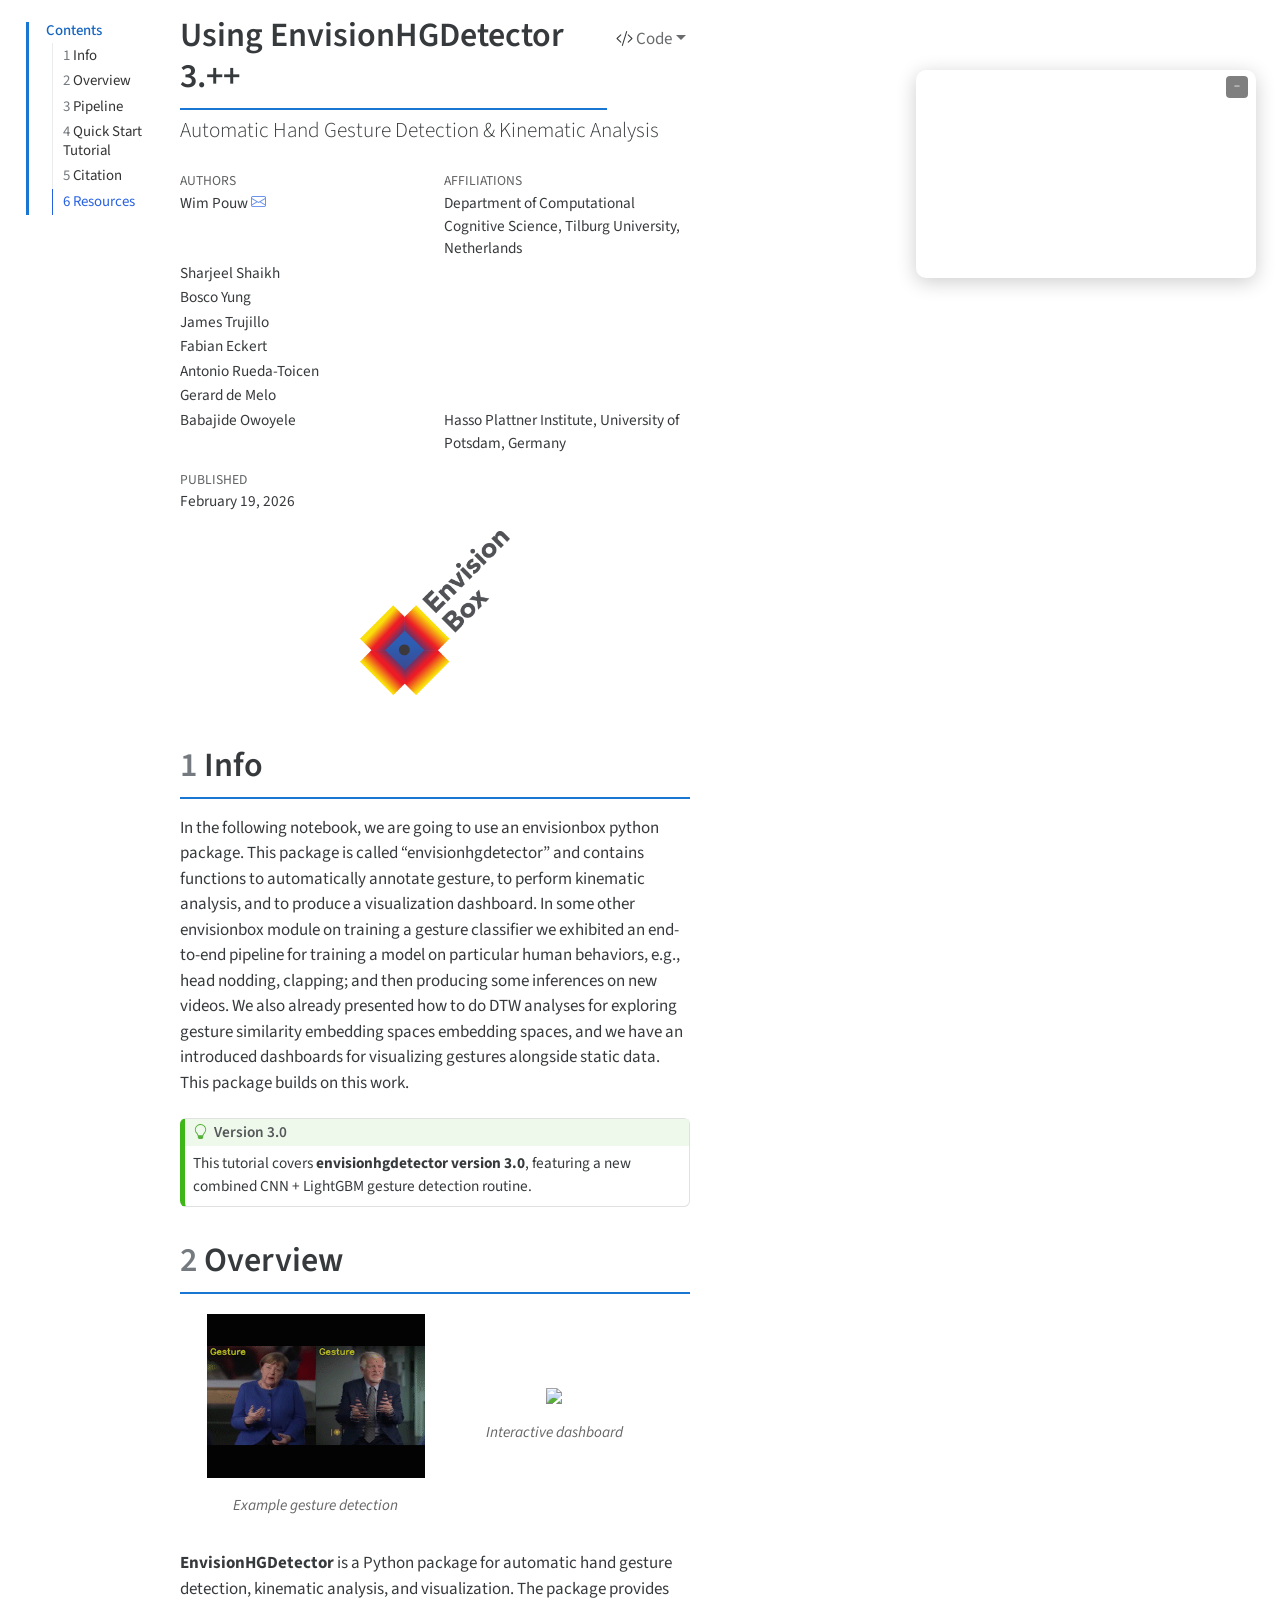
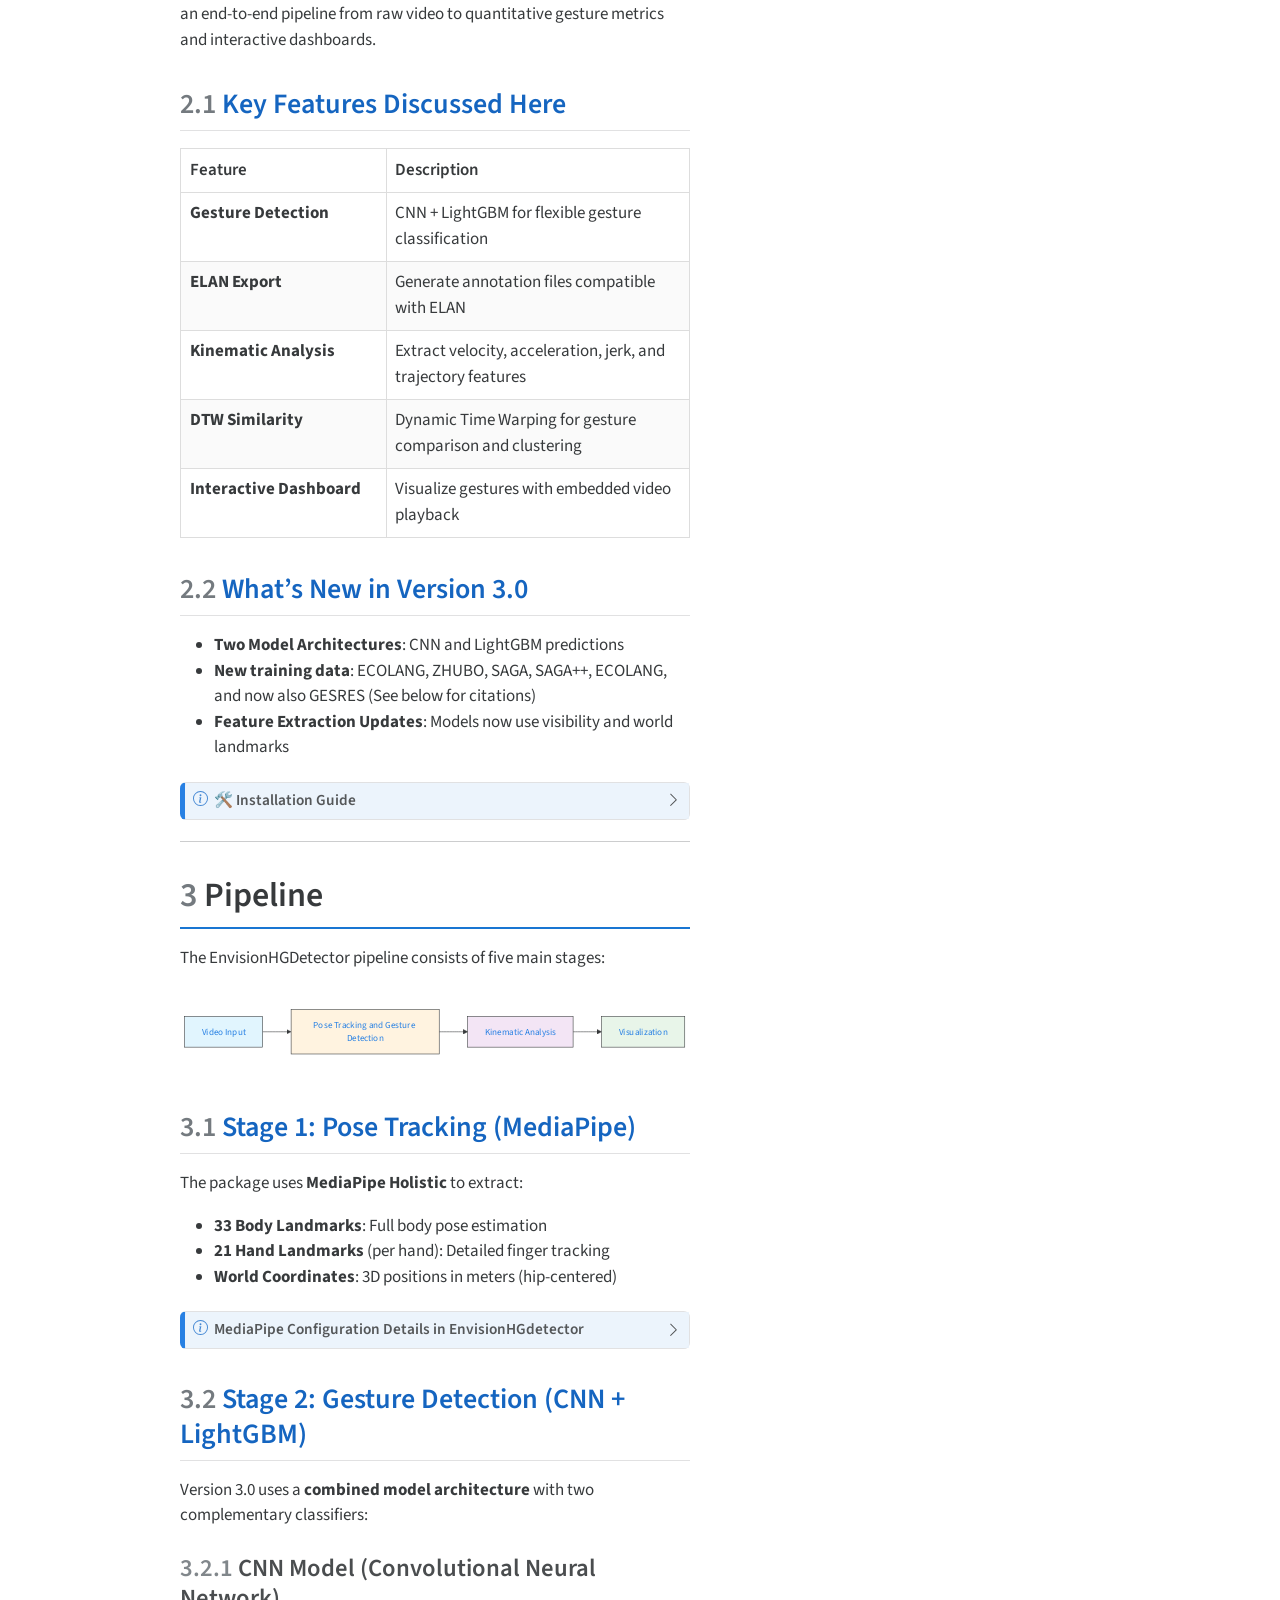
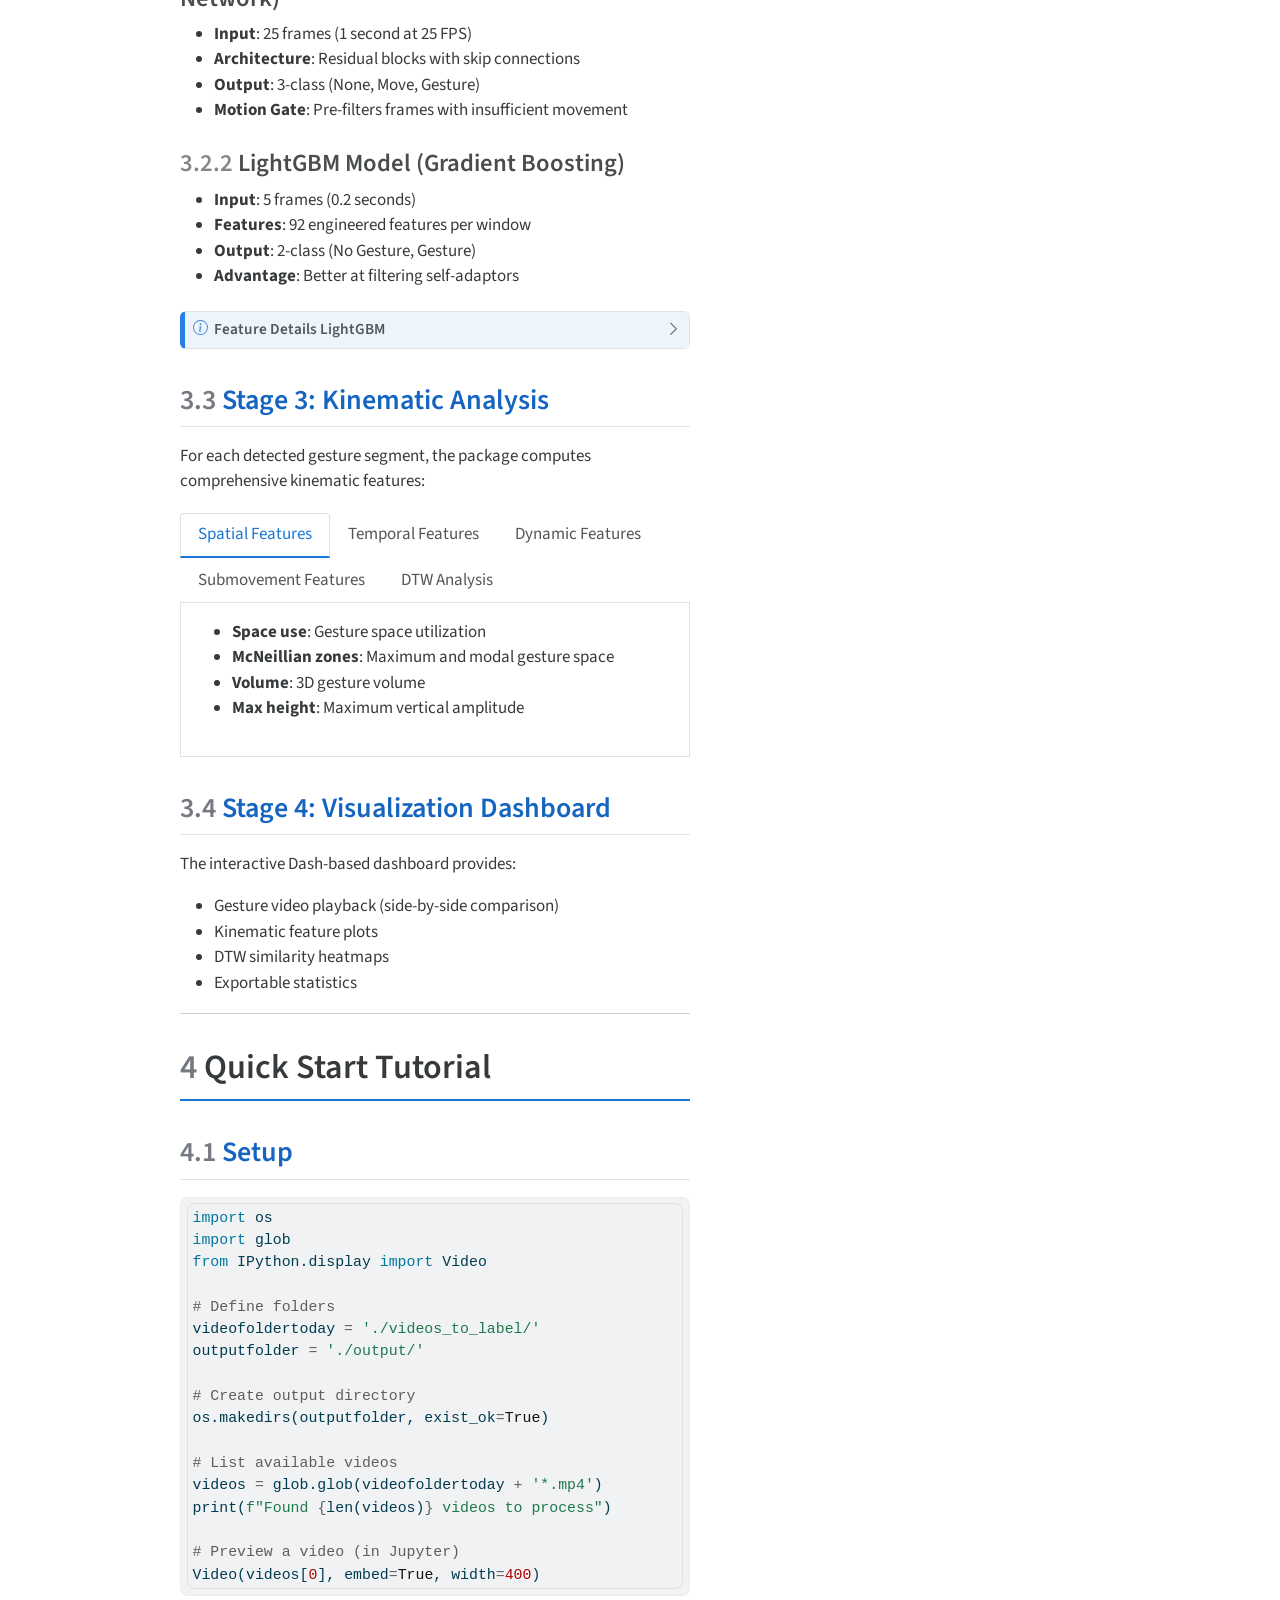
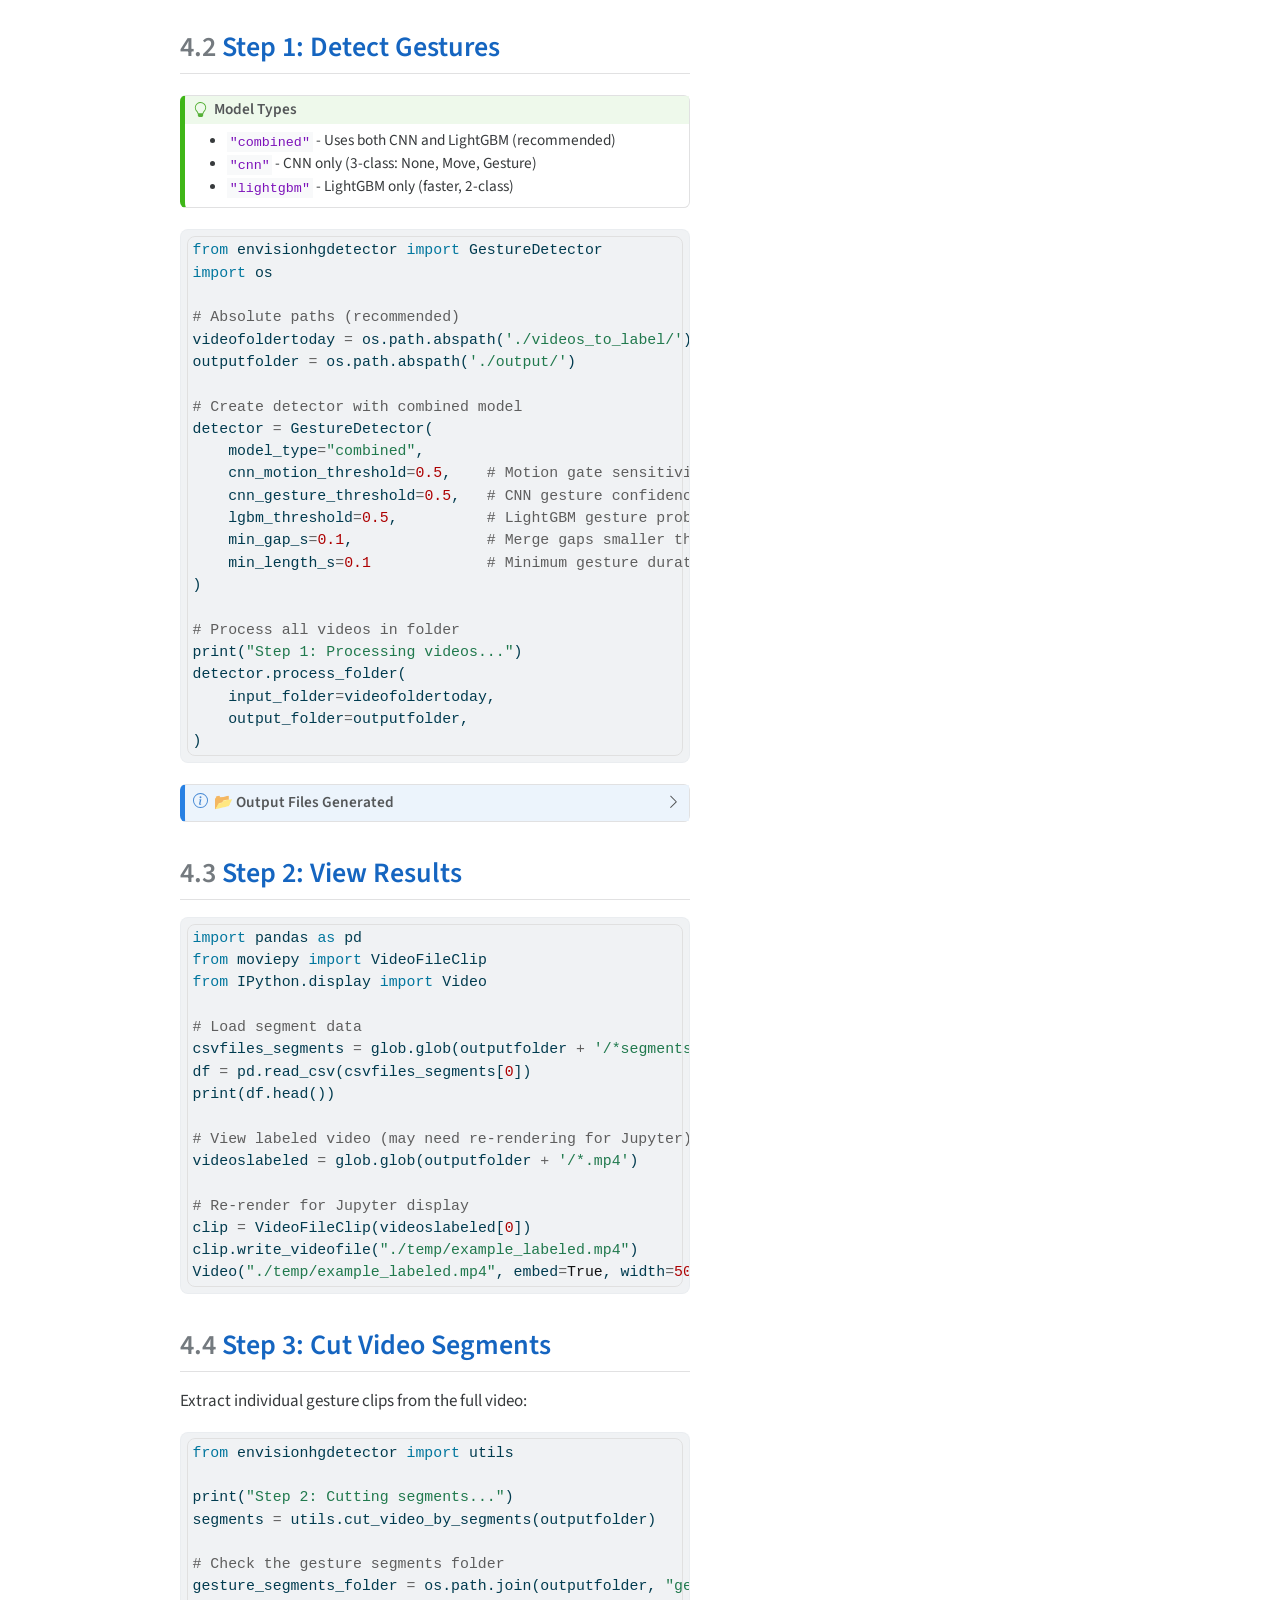
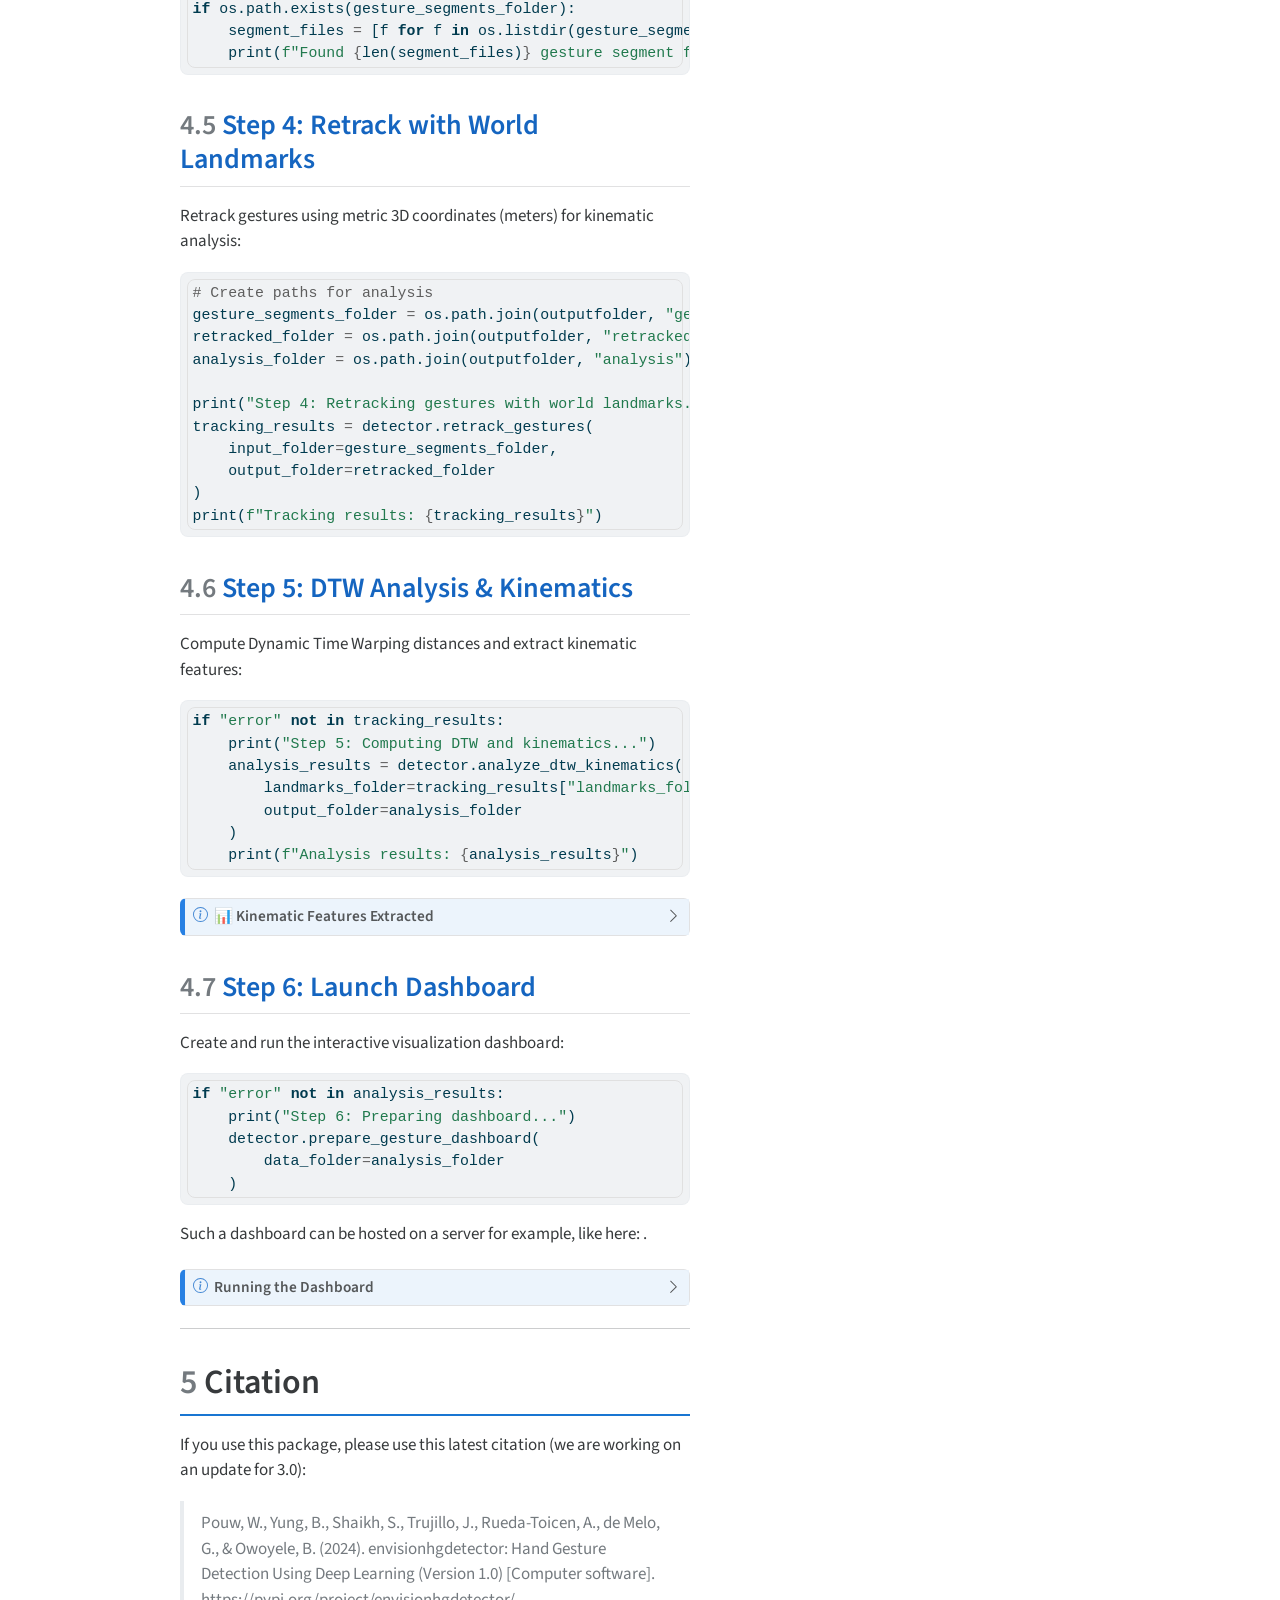
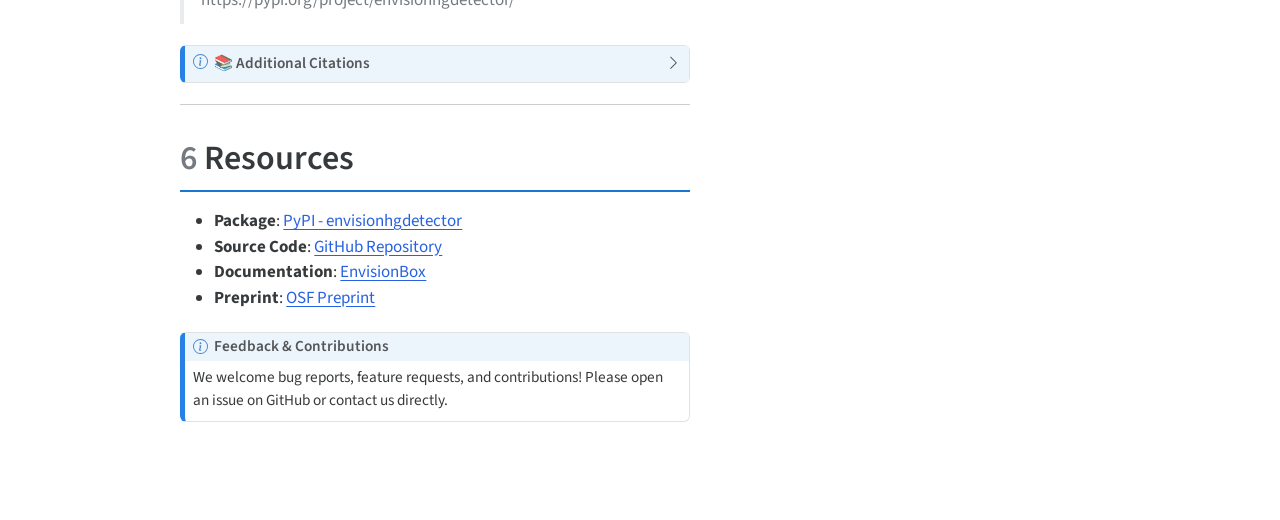
==== commit 7512a286: "update" ====
--- a/UsingEnvisionHGdetector_3_0.html
+++ b/UsingEnvisionHGdetector_3_0.html
@@ -209,7 +209,7 @@
 
 
 <div class="video-widget">
-<iframe src="https://www.youtube.com/embed/YOUR_VIDEO_ID" frameborder="0" allowfullscreen="">
+<iframe src="https://envisionbox.org/videotutorials/tutorial_usingenvisionhgdetector_19022026.mp4" frameborder="0" allowfullscreen="">
 </iframe>
 </div>
 <div class="quarto-figure quarto-figure-center">
@@ -302,7 +302,7 @@
 <li><strong>Feature Extraction Updates</strong>: Models now use visibility and world landmarks</li>
 </ul>
 <div class="callout callout-style-default callout-note callout-titled">
-<div class="callout-header d-flex align-content-center" data-bs-toggle="collapse" data-bs-target=".callout-4-contents" aria-controls="callout-4" aria-expanded="false" aria-label="Toggle callout">
+<div class="callout-header d-flex align-content-center" data-bs-toggle="collapse" data-bs-target=".callout-3-contents" aria-controls="callout-3" aria-expanded="false" aria-label="Toggle callout">
 <div class="callout-icon-container">
 <i class="callout-icon"></i>
 </div>
@@ -311,12 +311,12 @@
 </div>
 <div class="callout-btn-toggle d-inline-block border-0 py-1 ps-1 pe-0 float-end"><i class="callout-toggle"></i></div>
 </div>
-<div id="callout-4" class="callout-4-contents callout-collapse collapse">
+<div id="callout-3" class="callout-3-contents callout-collapse collapse">
 <div class="callout-body-container callout-body">
 <section id="prerequisites" class="level3" data-number="2.2.1">
 <h3 data-number="2.2.1" class="anchored" data-anchor-id="prerequisites"><span class="header-section-number">2.2.1</span> Prerequisites</h3>
 <ul>
-<li><strong>Anaconda</strong> (recommended, NOT Miniconda)</li>
+<li><strong>Anaconda</strong> (recommended, NOT Miniconda) <a href="https://envisionbox.org/gettingstarted.html">see getting started</a></li>
 <li>Python 3.10</li>
 <li>C++ redistributables (Windows only)</li>
 </ul>
@@ -373,19 +373,6 @@
 <h3 data-number="2.2.2" class="anchored" data-anchor-id="verify-installation"><span class="header-section-number">2.2.2</span> Verify Installation</h3>
 <div class="sourceCode" id="cb9"><pre class="sourceCode python code-with-copy"><code class="sourceCode python"><span id="cb9-1"><a href="#cb9-1" aria-hidden="true" tabindex="-1"></a><span class="im">from</span> envisionhgdetector <span class="im">import</span> GestureDetector</span>
 <span id="cb9-2"><a href="#cb9-2" aria-hidden="true" tabindex="-1"></a><span class="bu">print</span>(<span class="st">"Installation successful!"</span>)</span></code><button title="Copy to Clipboard" class="code-copy-button"><i class="bi"></i></button></pre></div>
-<div class="callout callout-style-default callout-tip callout-titled">
-<div class="callout-header d-flex align-content-center">
-<div class="callout-icon-container">
-<i class="callout-icon"></i>
-</div>
-<div class="callout-title-container flex-fill">
-Tip
-</div>
-</div>
-<div class="callout-body-container callout-body">
-<p><strong>GPU Support</strong>: For faster processing, ensure CUDA is properly configured for your system.</p>
-</div>
-</div>
 </section>
 </div>
 </div>
@@ -425,7 +412,7 @@
 <li><strong>World Coordinates</strong>: 3D positions in meters (hip-centered)</li>
 </ul>
 <div class="callout callout-style-default callout-note callout-titled">
-<div class="callout-header d-flex align-content-center" data-bs-toggle="collapse" data-bs-target=".callout-5-contents" aria-controls="callout-5" aria-expanded="false" aria-label="Toggle callout">
+<div class="callout-header d-flex align-content-center" data-bs-toggle="collapse" data-bs-target=".callout-4-contents" aria-controls="callout-4" aria-expanded="false" aria-label="Toggle callout">
 <div class="callout-icon-container">
 <i class="callout-icon"></i>
 </div>
@@ -434,7 +421,7 @@
 </div>
 <div class="callout-btn-toggle d-inline-block border-0 py-1 ps-1 pe-0 float-end"><i class="callout-toggle"></i></div>
 </div>
-<div id="callout-5" class="callout-5-contents callout-collapse collapse">
+<div id="callout-4" class="callout-4-contents callout-collapse collapse">
 <div class="callout-body-container callout-body">
 <div class="sourceCode" id="cb10"><pre class="sourceCode python code-with-copy"><code class="sourceCode python"><span id="cb10-1"><a href="#cb10-1" aria-hidden="true" tabindex="-1"></a><span class="co"># Internal MediaPipe settings</span></span>
 <span id="cb10-2"><a href="#cb10-2" aria-hidden="true" tabindex="-1"></a>mp_holistic <span class="op">=</span> mp.solutions.holistic</span>
@@ -472,7 +459,7 @@
 <li><strong>Advantage</strong>: Better at filtering self-adaptors</li>
 </ul>
 <div class="callout callout-style-default callout-note callout-titled">
-<div class="callout-header d-flex align-content-center" data-bs-toggle="collapse" data-bs-target=".callout-6-contents" aria-controls="callout-6" aria-expanded="false" aria-label="Toggle callout">
+<div class="callout-header d-flex align-content-center" data-bs-toggle="collapse" data-bs-target=".callout-5-contents" aria-controls="callout-5" aria-expanded="false" aria-label="Toggle callout">
 <div class="callout-icon-container">
 <i class="callout-icon"></i>
 </div>
@@ -481,7 +468,7 @@
 </div>
 <div class="callout-btn-toggle d-inline-block border-0 py-1 ps-1 pe-0 float-end"><i class="callout-toggle"></i></div>
 </div>
-<div id="callout-6" class="callout-6-contents callout-collapse collapse">
+<div id="callout-5" class="callout-5-contents callout-collapse collapse">
 <div class="callout-body-container callout-body">
 <p>The LightGBM model uses <strong>100 features</strong> extracted from 5-frame windows of world landmarks:</p>
 <table class="caption-top table">
@@ -704,7 +691,7 @@
 <span id="cb12-23"><a href="#cb12-23" aria-hidden="true" tabindex="-1"></a>)</span></code><button title="Copy to Clipboard" class="code-copy-button"><i class="bi"></i></button></pre></div>
 </div>
 <div class="callout callout-style-default callout-note callout-titled">
-<div class="callout-header d-flex align-content-center" data-bs-toggle="collapse" data-bs-target=".callout-8-contents" aria-controls="callout-8" aria-expanded="false" aria-label="Toggle callout">
+<div class="callout-header d-flex align-content-center" data-bs-toggle="collapse" data-bs-target=".callout-7-contents" aria-controls="callout-7" aria-expanded="false" aria-label="Toggle callout">
 <div class="callout-icon-container">
 <i class="callout-icon"></i>
 </div>
@@ -713,7 +700,7 @@
 </div>
 <div class="callout-btn-toggle d-inline-block border-0 py-1 ps-1 pe-0 float-end"><i class="callout-toggle"></i></div>
 </div>
-<div id="callout-8" class="callout-8-contents callout-collapse collapse">
+<div id="callout-7" class="callout-7-contents callout-collapse collapse">
 <div class="callout-body-container callout-body">
 <p>After processing, check your output folder:</p>
 <div class="cell">
@@ -801,7 +788,7 @@
 <span id="cb17-7"><a href="#cb17-7" aria-hidden="true" tabindex="-1"></a>    <span class="bu">print</span>(<span class="ss">f"Analysis results: </span><span class="sc">{</span>analysis_results<span class="sc">}</span><span class="ss">"</span>)</span></code><button title="Copy to Clipboard" class="code-copy-button"><i class="bi"></i></button></pre></div>
 </div>
 <div class="callout callout-style-default callout-note callout-titled">
-<div class="callout-header d-flex align-content-center" data-bs-toggle="collapse" data-bs-target=".callout-9-contents" aria-controls="callout-9" aria-expanded="false" aria-label="Toggle callout">
+<div class="callout-header d-flex align-content-center" data-bs-toggle="collapse" data-bs-target=".callout-8-contents" aria-controls="callout-8" aria-expanded="false" aria-label="Toggle callout">
 <div class="callout-icon-container">
 <i class="callout-icon"></i>
 </div>
@@ -810,7 +797,7 @@
 </div>
 <div class="callout-btn-toggle d-inline-block border-0 py-1 ps-1 pe-0 float-end"><i class="callout-toggle"></i></div>
 </div>
-<div id="callout-9" class="callout-9-contents callout-collapse collapse">
+<div id="callout-8" class="callout-8-contents callout-collapse collapse">
 <div class="callout-body-container callout-body">
 <p>The kinematic analysis extracts comprehensive features for the most active hand in each gesture:</p>
 <div class="tabset-margin-container"></div><div class="panel-tabset">
@@ -1022,7 +1009,7 @@
 </div>
 <p>Such a dashboard can be hosted on a server for example, like here: .</p>
 <div class="callout callout-style-default callout-note callout-titled">
-<div class="callout-header d-flex align-content-center" data-bs-toggle="collapse" data-bs-target=".callout-10-contents" aria-controls="callout-10" aria-expanded="false" aria-label="Toggle callout">
+<div class="callout-header d-flex align-content-center" data-bs-toggle="collapse" data-bs-target=".callout-9-contents" aria-controls="callout-9" aria-expanded="false" aria-label="Toggle callout">
 <div class="callout-icon-container">
 <i class="callout-icon"></i>
 </div>
@@ -1031,7 +1018,7 @@
 </div>
 <div class="callout-btn-toggle d-inline-block border-0 py-1 ps-1 pe-0 float-end"><i class="callout-toggle"></i></div>
 </div>
-<div id="callout-10" class="callout-10-contents callout-collapse collapse">
+<div id="callout-9" class="callout-9-contents callout-collapse collapse">
 <div class="callout-body-container callout-body">
 <p>After preparation, launch the dashboard from your terminal:</p>
 <div class="sourceCode" id="cb20"><pre class="sourceCode bash code-with-copy"><code class="sourceCode bash"><span id="cb20-1"><a href="#cb20-1" aria-hidden="true" tabindex="-1"></a><span class="ex">conda</span> activate envision</span>
@@ -1057,7 +1044,7 @@
 <p>Pouw, W., Yung, B., Shaikh, S., Trujillo, J., Rueda-Toicen, A., de Melo, G., &amp; Owoyele, B. (2024). envisionhgdetector: Hand Gesture Detection Using Deep Learning (Version 1.0) [Computer software]. https://pypi.org/project/envisionhgdetector/</p>
 </blockquote>
 <div class="callout callout-style-default callout-note callout-titled">
-<div class="callout-header d-flex align-content-center" data-bs-toggle="collapse" data-bs-target=".callout-11-contents" aria-controls="callout-11" aria-expanded="false" aria-label="Toggle callout">
+<div class="callout-header d-flex align-content-center" data-bs-toggle="collapse" data-bs-target=".callout-10-contents" aria-controls="callout-10" aria-expanded="false" aria-label="Toggle callout">
 <div class="callout-icon-container">
 <i class="callout-icon"></i>
 </div>
@@ -1066,7 +1053,7 @@
 </div>
 <div class="callout-btn-toggle d-inline-block border-0 py-1 ps-1 pe-0 float-end"><i class="callout-toggle"></i></div>
 </div>
-<div id="callout-11" class="callout-11-contents callout-collapse collapse">
+<div id="callout-10" class="callout-10-contents callout-collapse collapse">
 <div class="callout-body-container callout-body">
 <p><strong>Original Training Framework:</strong></p>
 <ul>
@@ -1665,603 +1652,598 @@
 <span id="cb21-33"><a href="#cb21-33" aria-hidden="true" tabindex="-1"></a></span>
 <span id="cb21-34"><a href="#cb21-34" aria-hidden="true" tabindex="-1"></a>::: {.video-widget}</span>
 <span id="cb21-35"><a href="#cb21-35" aria-hidden="true" tabindex="-1"></a><span class="dt">&lt;</span><span class="kw">iframe</span><span class="ot"> </span></span>
-<span id="cb21-36"><a href="#cb21-36" aria-hidden="true" tabindex="-1"></a><span class="ot">  src</span><span class="op">=</span><span class="st">"https://www.youtube.com/embed/YOUR_VIDEO_ID"</span></span>
-<span id="cb21-37"><a href="#cb21-37" aria-hidden="true" tabindex="-1"></a><span class="ot">  frameborder</span><span class="op">=</span><span class="st">"0"</span></span>
-<span id="cb21-38"><a href="#cb21-38" aria-hidden="true" tabindex="-1"></a><span class="ot">  allowfullscreen</span><span class="dt">&gt;</span></span>
+<span id="cb21-36"><a href="#cb21-36" aria-hidden="true" tabindex="-1"></a><span class="ot">    src</span><span class="op">=</span><span class="st">"https://envisionbox.org/videotutorials/tutorial_usingenvisionhgdetector_19022026.mp4"</span></span>
+<span id="cb21-37"><a href="#cb21-37" aria-hidden="true" tabindex="-1"></a><span class="ot">    frameborder</span><span class="op">=</span><span class="st">"0"</span></span>
+<span id="cb21-38"><a href="#cb21-38" aria-hidden="true" tabindex="-1"></a><span class="ot">    allowfullscreen</span><span class="dt">&gt;</span></span>
 <span id="cb21-39"><a href="#cb21-39" aria-hidden="true" tabindex="-1"></a><span class="dt">&lt;/</span><span class="kw">iframe</span><span class="dt">&gt;</span></span>
 <span id="cb21-40"><a href="#cb21-40" aria-hidden="true" tabindex="-1"></a>:::</span>
-<span id="cb21-41"><a href="#cb21-41" aria-hidden="true" tabindex="-1"></a></span>
-<span id="cb21-42"><a href="#cb21-42" aria-hidden="true" tabindex="-1"></a><span class="al">![](images/envisionboxlogo20.png)</span>{fig-align="center" width=150}</span>
-<span id="cb21-43"><a href="#cb21-43" aria-hidden="true" tabindex="-1"></a></span>
-<span id="cb21-44"><a href="#cb21-44" aria-hidden="true" tabindex="-1"></a><span class="fu"># Info</span></span>
-<span id="cb21-45"><a href="#cb21-45" aria-hidden="true" tabindex="-1"></a>In the following notebook, we are going to use an envisionbox python package. This package is called "envisionhgdetector" and contains functions to automatically annotate gesture, to perform kinematic analysis, and to produce a visualization dashboard. In some other envisionbox module on training a gesture classifier we exhibited an end-to-end pipeline for training a model on particular human behaviors, e.g., head nodding, clapping; and then producing some inferences on new videos. We also already presented how to do DTW analyses for exploring gesture similarity embedding spaces embedding spaces, and we have an introduced dashboards for visualizing gestures alongside static data. This package builds on this work.</span>
-<span id="cb21-46"><a href="#cb21-46" aria-hidden="true" tabindex="-1"></a></span>
-<span id="cb21-47"><a href="#cb21-47" aria-hidden="true" tabindex="-1"></a>::: {.callout-tip}</span>
-<span id="cb21-48"><a href="#cb21-48" aria-hidden="true" tabindex="-1"></a><span class="fu">## Version 3.0</span></span>
-<span id="cb21-49"><a href="#cb21-49" aria-hidden="true" tabindex="-1"></a>This tutorial covers **envisionhgdetector version 3.0**, featuring a new combined CNN + LightGBM gesture detection routine.</span>
-<span id="cb21-50"><a href="#cb21-50" aria-hidden="true" tabindex="-1"></a>:::</span>
-<span id="cb21-51"><a href="#cb21-51" aria-hidden="true" tabindex="-1"></a></span>
-<span id="cb21-52"><a href="#cb21-52" aria-hidden="true" tabindex="-1"></a><span class="fu"># Overview</span></span>
-<span id="cb21-53"><a href="#cb21-53" aria-hidden="true" tabindex="-1"></a></span>
-<span id="cb21-54"><a href="#cb21-54" aria-hidden="true" tabindex="-1"></a>::: {layout="[<span class="co">[</span><span class="ot">1,1</span><span class="co">]</span>]" layout-valign="center"}</span>
-<span id="cb21-55"><a href="#cb21-55" aria-hidden="true" tabindex="-1"></a><span class="al">![Example gesture detection](images/ex.gif)</span>{width=300}</span>
-<span id="cb21-56"><a href="#cb21-56" aria-hidden="true" tabindex="-1"></a></span>
-<span id="cb21-57"><a href="#cb21-57" aria-hidden="true" tabindex="-1"></a><span class="al">![Interactive dashboard](images/dashboard.gif)</span>{width=300}</span>
-<span id="cb21-58"><a href="#cb21-58" aria-hidden="true" tabindex="-1"></a>:::</span>
-<span id="cb21-59"><a href="#cb21-59" aria-hidden="true" tabindex="-1"></a></span>
-<span id="cb21-60"><a href="#cb21-60" aria-hidden="true" tabindex="-1"></a>**EnvisionHGDetector** is a Python package for automatic hand gesture detection, kinematic analysis, and visualization. The package provides an end-to-end pipeline from raw video to quantitative gesture metrics and interactive dashboards.</span>
-<span id="cb21-61"><a href="#cb21-61" aria-hidden="true" tabindex="-1"></a></span>
-<span id="cb21-62"><a href="#cb21-62" aria-hidden="true" tabindex="-1"></a><span class="fu">## Key Features Discussed Here</span></span>
-<span id="cb21-63"><a href="#cb21-63" aria-hidden="true" tabindex="-1"></a></span>
-<span id="cb21-64"><a href="#cb21-64" aria-hidden="true" tabindex="-1"></a><span class="pp">|</span> Feature <span class="pp">|</span> Description <span class="pp">|</span></span>
-<span id="cb21-65"><a href="#cb21-65" aria-hidden="true" tabindex="-1"></a><span class="pp">|---------|-------------|</span></span>
-<span id="cb21-66"><a href="#cb21-66" aria-hidden="true" tabindex="-1"></a><span class="pp">|</span> **Gesture Detection** <span class="pp">|</span> CNN + LightGBM for flexible gesture classification <span class="pp">|</span></span>
-<span id="cb21-67"><a href="#cb21-67" aria-hidden="true" tabindex="-1"></a><span class="pp">|</span> **ELAN Export** <span class="pp">|</span> Generate annotation files compatible with ELAN <span class="pp">|</span></span>
-<span id="cb21-68"><a href="#cb21-68" aria-hidden="true" tabindex="-1"></a><span class="pp">|</span> **Kinematic Analysis** <span class="pp">|</span> Extract velocity, acceleration, jerk, and trajectory features <span class="pp">|</span></span>
-<span id="cb21-69"><a href="#cb21-69" aria-hidden="true" tabindex="-1"></a><span class="pp">|</span> **DTW Similarity** <span class="pp">|</span> Dynamic Time Warping for gesture comparison and clustering <span class="pp">|</span></span>
-<span id="cb21-70"><a href="#cb21-70" aria-hidden="true" tabindex="-1"></a><span class="pp">|</span> **Interactive Dashboard** <span class="pp">|</span> Visualize gestures with embedded video playback <span class="pp">|</span></span>
-<span id="cb21-71"><a href="#cb21-71" aria-hidden="true" tabindex="-1"></a></span>
-<span id="cb21-72"><a href="#cb21-72" aria-hidden="true" tabindex="-1"></a><span class="fu">## What's New in Version 3.0</span></span>
-<span id="cb21-73"><a href="#cb21-73" aria-hidden="true" tabindex="-1"></a><span class="ss">- </span>**Two Model Architectures**: CNN and LightGBM predictions</span>
-<span id="cb21-74"><a href="#cb21-74" aria-hidden="true" tabindex="-1"></a><span class="ss">- </span>**New training data**: ECOLANG, ZHUBO, SAGA, SAGA++, ECOLANG, and now also GESRES (See below for citations)</span>
-<span id="cb21-75"><a href="#cb21-75" aria-hidden="true" tabindex="-1"></a><span class="ss">- </span>**Feature Extraction Updates**: Models now use visibility and world landmarks</span>
-<span id="cb21-76"><a href="#cb21-76" aria-hidden="true" tabindex="-1"></a></span>
-<span id="cb21-77"><a href="#cb21-77" aria-hidden="true" tabindex="-1"></a>::: {.callout-note .callout-installation collapse="true"}</span>
-<span id="cb21-78"><a href="#cb21-78" aria-hidden="true" tabindex="-1"></a><span class="fu">## 🛠️ Installation Guide</span></span>
-<span id="cb21-79"><a href="#cb21-79" aria-hidden="true" tabindex="-1"></a></span>
-<span id="cb21-80"><a href="#cb21-80" aria-hidden="true" tabindex="-1"></a><span class="fu">### Prerequisites</span></span>
-<span id="cb21-81"><a href="#cb21-81" aria-hidden="true" tabindex="-1"></a></span>
-<span id="cb21-82"><a href="#cb21-82" aria-hidden="true" tabindex="-1"></a><span class="ss">- </span>**Anaconda** (recommended, NOT Miniconda)</span>
-<span id="cb21-83"><a href="#cb21-83" aria-hidden="true" tabindex="-1"></a><span class="ss">- </span>Python 3.10</span>
-<span id="cb21-84"><a href="#cb21-84" aria-hidden="true" tabindex="-1"></a><span class="ss">- </span>C++ redistributables (Windows only)</span>
-<span id="cb21-85"><a href="#cb21-85" aria-hidden="true" tabindex="-1"></a></span>
-<span id="cb21-86"><a href="#cb21-86" aria-hidden="true" tabindex="-1"></a>::: {.panel-tabset}</span>
-<span id="cb21-87"><a href="#cb21-87" aria-hidden="true" tabindex="-1"></a></span>
-<span id="cb21-88"><a href="#cb21-88" aria-hidden="true" tabindex="-1"></a><span class="fu">### Windows</span></span>
-<span id="cb21-89"><a href="#cb21-89" aria-hidden="true" tabindex="-1"></a></span>
-<span id="cb21-90"><a href="#cb21-90" aria-hidden="true" tabindex="-1"></a>**Step 1: Create Conda Environment**</span>
-<span id="cb21-91"><a href="#cb21-91" aria-hidden="true" tabindex="-1"></a></span>
-<span id="cb21-92"><a href="#cb21-92" aria-hidden="true" tabindex="-1"></a><span class="in">```bash</span></span>
-<span id="cb21-93"><a href="#cb21-93" aria-hidden="true" tabindex="-1"></a><span class="ex">conda</span> create <span class="at">-n</span> envision python=3.10</span>
-<span id="cb21-94"><a href="#cb21-94" aria-hidden="true" tabindex="-1"></a><span class="ex">conda</span> activate envision</span>
-<span id="cb21-95"><a href="#cb21-95" aria-hidden="true" tabindex="-1"></a><span class="in">```</span></span>
-<span id="cb21-96"><a href="#cb21-96" aria-hidden="true" tabindex="-1"></a></span>
-<span id="cb21-97"><a href="#cb21-97" aria-hidden="true" tabindex="-1"></a>**Step 2: Install Dependencies (optional)**</span>
-<span id="cb21-98"><a href="#cb21-98" aria-hidden="true" tabindex="-1"></a>Install any dependencies for your notebook.</span>
-<span id="cb21-99"><a href="#cb21-99" aria-hidden="true" tabindex="-1"></a></span>
-<span id="cb21-100"><a href="#cb21-100" aria-hidden="true" tabindex="-1"></a><span class="in">```bash</span></span>
-<span id="cb21-101"><a href="#cb21-101" aria-hidden="true" tabindex="-1"></a><span class="kw">(</span><span class="ex">envision</span><span class="kw">)</span> <span class="ex">pip</span> install <span class="at">-r</span> requirements.txt</span>
-<span id="cb21-102"><a href="#cb21-102" aria-hidden="true" tabindex="-1"></a><span class="in">```</span></span>
-<span id="cb21-103"><a href="#cb21-103" aria-hidden="true" tabindex="-1"></a></span>
-<span id="cb21-104"><a href="#cb21-104" aria-hidden="true" tabindex="-1"></a>**Step 3: Install Package**</span>
-<span id="cb21-105"><a href="#cb21-105" aria-hidden="true" tabindex="-1"></a>Base installation of the envisionhgdetector from PyPi. If that is already in your notebook requirements.txt you dont have to to do this again.</span>
-<span id="cb21-106"><a href="#cb21-106" aria-hidden="true" tabindex="-1"></a><span class="in">```bash</span></span>
-<span id="cb21-107"><a href="#cb21-107" aria-hidden="true" tabindex="-1"></a><span class="kw">(</span><span class="ex">envision</span><span class="kw">)</span> <span class="ex">pip</span> install envisionhgdetector</span>
-<span id="cb21-108"><a href="#cb21-108" aria-hidden="true" tabindex="-1"></a><span class="in">```</span></span>
-<span id="cb21-109"><a href="#cb21-109" aria-hidden="true" tabindex="-1"></a></span>
-<span id="cb21-110"><a href="#cb21-110" aria-hidden="true" tabindex="-1"></a>::: {.callout-warning}</span>
-<span id="cb21-111"><a href="#cb21-111" aria-hidden="true" tabindex="-1"></a>**Windows Users**: If you encounter TensorFlow errors, install the <span class="co">[</span><span class="ot">Microsoft Visual C++ Redistributable</span><span class="co">](https://learn.microsoft.com/en-us/cpp/windows/latest-supported-vc-redist)</span>.</span>
-<span id="cb21-112"><a href="#cb21-112" aria-hidden="true" tabindex="-1"></a>:::</span>
-<span id="cb21-113"><a href="#cb21-113" aria-hidden="true" tabindex="-1"></a></span>
-<span id="cb21-114"><a href="#cb21-114" aria-hidden="true" tabindex="-1"></a><span class="fu">### macOS</span></span>
-<span id="cb21-115"><a href="#cb21-115" aria-hidden="true" tabindex="-1"></a>We would like to thank Fabian Eckert (<span class="in">`fabian.eckert@uni-koeln.de`</span>) for helping out in testing the OS installation procedure. Please reach out to us if there are improvements here by emailing Wim Pouw (<span class="in">`w.pouw@tilburguniversity.edu`</span>) and Fabian Eckert (who can test improvements on OS).</span>
-<span id="cb21-116"><a href="#cb21-116" aria-hidden="true" tabindex="-1"></a></span>
-<span id="cb21-117"><a href="#cb21-117" aria-hidden="true" tabindex="-1"></a>macOS requires a specific installation order due to MediaPipe compatibility:</span>
-<span id="cb21-118"><a href="#cb21-118" aria-hidden="true" tabindex="-1"></a></span>
-<span id="cb21-119"><a href="#cb21-119" aria-hidden="true" tabindex="-1"></a>**Step 1: Create Conda Environment**</span>
-<span id="cb21-120"><a href="#cb21-120" aria-hidden="true" tabindex="-1"></a></span>
-<span id="cb21-121"><a href="#cb21-121" aria-hidden="true" tabindex="-1"></a><span class="in">```bash</span></span>
-<span id="cb21-122"><a href="#cb21-122" aria-hidden="true" tabindex="-1"></a><span class="ex">conda</span> create <span class="at">-n</span> envision python=3.10</span>
-<span id="cb21-123"><a href="#cb21-123" aria-hidden="true" tabindex="-1"></a><span class="ex">conda</span> activate envision</span>
-<span id="cb21-124"><a href="#cb21-124" aria-hidden="true" tabindex="-1"></a><span class="kw">(</span><span class="ex">envision</span><span class="kw">)</span> <span class="ex">conda</span> install pip</span>
-<span id="cb21-125"><a href="#cb21-125" aria-hidden="true" tabindex="-1"></a><span class="in">```</span></span>
-<span id="cb21-126"><a href="#cb21-126" aria-hidden="true" tabindex="-1"></a></span>
-<span id="cb21-127"><a href="#cb21-127" aria-hidden="true" tabindex="-1"></a>**Step 2: Install Dependencies**</span>
-<span id="cb21-128"><a href="#cb21-128" aria-hidden="true" tabindex="-1"></a></span>
-<span id="cb21-129"><a href="#cb21-129" aria-hidden="true" tabindex="-1"></a>Download <span class="in">`requirements_macos.txt`</span> from the repository, then:</span>
-<span id="cb21-130"><a href="#cb21-130" aria-hidden="true" tabindex="-1"></a></span>
-<span id="cb21-131"><a href="#cb21-131" aria-hidden="true" tabindex="-1"></a><span class="in">```bash</span></span>
-<span id="cb21-132"><a href="#cb21-132" aria-hidden="true" tabindex="-1"></a><span class="kw">(</span><span class="ex">envision</span><span class="kw">)</span> <span class="bu">cd</span> /path/to/requirements_macos.txt</span>
-<span id="cb21-133"><a href="#cb21-133" aria-hidden="true" tabindex="-1"></a><span class="kw">(</span><span class="ex">envision</span><span class="kw">)</span> <span class="ex">pip</span> install <span class="at">-r</span> requirements_macos.txt</span>
-<span id="cb21-134"><a href="#cb21-134" aria-hidden="true" tabindex="-1"></a><span class="in">```</span></span>
-<span id="cb21-135"><a href="#cb21-135" aria-hidden="true" tabindex="-1"></a></span>
-<span id="cb21-136"><a href="#cb21-136" aria-hidden="true" tabindex="-1"></a>**Step 3: Install Package (without dependencies)**</span>
-<span id="cb21-137"><a href="#cb21-137" aria-hidden="true" tabindex="-1"></a></span>
-<span id="cb21-138"><a href="#cb21-138" aria-hidden="true" tabindex="-1"></a><span class="in">```bash</span></span>
-<span id="cb21-139"><a href="#cb21-139" aria-hidden="true" tabindex="-1"></a><span class="kw">(</span><span class="ex">envision</span><span class="kw">)</span> <span class="ex">pip</span> install envisionhgdetector <span class="at">--no-deps</span></span>
-<span id="cb21-140"><a href="#cb21-140" aria-hidden="true" tabindex="-1"></a><span class="in">```</span></span>
-<span id="cb21-141"><a href="#cb21-141" aria-hidden="true" tabindex="-1"></a></span>
-<span id="cb21-142"><a href="#cb21-142" aria-hidden="true" tabindex="-1"></a>**Step 4: Install LightGBM via Conda**</span>
-<span id="cb21-143"><a href="#cb21-143" aria-hidden="true" tabindex="-1"></a></span>
-<span id="cb21-144"><a href="#cb21-144" aria-hidden="true" tabindex="-1"></a><span class="in">```bash</span></span>
-<span id="cb21-145"><a href="#cb21-145" aria-hidden="true" tabindex="-1"></a><span class="kw">(</span><span class="ex">envision</span><span class="kw">)</span> <span class="ex">conda</span> install <span class="at">-c</span> conda-forge lightgbm</span>
-<span id="cb21-146"><a href="#cb21-146" aria-hidden="true" tabindex="-1"></a><span class="in">```</span></span>
-<span id="cb21-147"><a href="#cb21-147" aria-hidden="true" tabindex="-1"></a></span>
-<span id="cb21-148"><a href="#cb21-148" aria-hidden="true" tabindex="-1"></a>**Step 5: Force Reinstall Compatible Versions**</span>
-<span id="cb21-149"><a href="#cb21-149" aria-hidden="true" tabindex="-1"></a></span>
-<span id="cb21-150"><a href="#cb21-150" aria-hidden="true" tabindex="-1"></a><span class="in">```bash</span></span>
-<span id="cb21-151"><a href="#cb21-151" aria-hidden="true" tabindex="-1"></a><span class="kw">(</span><span class="ex">envision</span><span class="kw">)</span> <span class="ex">conda</span> install <span class="at">--force-reinstall</span> numpy==1.26.4 pandas</span>
-<span id="cb21-152"><a href="#cb21-152" aria-hidden="true" tabindex="-1"></a><span class="in">```</span></span>
-<span id="cb21-153"><a href="#cb21-153" aria-hidden="true" tabindex="-1"></a></span>
-<span id="cb21-154"><a href="#cb21-154" aria-hidden="true" tabindex="-1"></a><span class="fu">### Linux</span></span>
-<span id="cb21-155"><a href="#cb21-155" aria-hidden="true" tabindex="-1"></a></span>
-<span id="cb21-156"><a href="#cb21-156" aria-hidden="true" tabindex="-1"></a>Follow the Windows instructions. If you encounter issues with MediaPipe, try the macOS approach.</span>
-<span id="cb21-157"><a href="#cb21-157" aria-hidden="true" tabindex="-1"></a></span>
-<span id="cb21-158"><a href="#cb21-158" aria-hidden="true" tabindex="-1"></a>:::</span>
-<span id="cb21-159"><a href="#cb21-159" aria-hidden="true" tabindex="-1"></a></span>
-<span id="cb21-160"><a href="#cb21-160" aria-hidden="true" tabindex="-1"></a><span class="fu">### Verify Installation</span></span>
-<span id="cb21-161"><a href="#cb21-161" aria-hidden="true" tabindex="-1"></a></span>
-<span id="cb21-162"><a href="#cb21-162" aria-hidden="true" tabindex="-1"></a><span class="in">```python</span></span>
-<span id="cb21-163"><a href="#cb21-163" aria-hidden="true" tabindex="-1"></a><span class="im">from</span> envisionhgdetector <span class="im">import</span> GestureDetector</span>
-<span id="cb21-164"><a href="#cb21-164" aria-hidden="true" tabindex="-1"></a><span class="bu">print</span>(<span class="st">"Installation successful!"</span>)</span>
-<span id="cb21-165"><a href="#cb21-165" aria-hidden="true" tabindex="-1"></a><span class="in">```</span></span>
-<span id="cb21-166"><a href="#cb21-166" aria-hidden="true" tabindex="-1"></a></span>
-<span id="cb21-167"><a href="#cb21-167" aria-hidden="true" tabindex="-1"></a>::: {.callout-tip}</span>
-<span id="cb21-168"><a href="#cb21-168" aria-hidden="true" tabindex="-1"></a>**GPU Support**: For faster processing, ensure CUDA is properly configured for your system.</span>
-<span id="cb21-169"><a href="#cb21-169" aria-hidden="true" tabindex="-1"></a>:::</span>
-<span id="cb21-170"><a href="#cb21-170" aria-hidden="true" tabindex="-1"></a></span>
-<span id="cb21-171"><a href="#cb21-171" aria-hidden="true" tabindex="-1"></a>:::</span>
-<span id="cb21-172"><a href="#cb21-172" aria-hidden="true" tabindex="-1"></a></span>
-<span id="cb21-173"><a href="#cb21-173" aria-hidden="true" tabindex="-1"></a>---</span>
-<span id="cb21-174"><a href="#cb21-174" aria-hidden="true" tabindex="-1"></a></span>
-<span id="cb21-175"><a href="#cb21-175" aria-hidden="true" tabindex="-1"></a><span class="fu"># Pipeline</span></span>
-<span id="cb21-176"><a href="#cb21-176" aria-hidden="true" tabindex="-1"></a></span>
-<span id="cb21-177"><a href="#cb21-177" aria-hidden="true" tabindex="-1"></a>The EnvisionHGDetector pipeline consists of five main stages:</span>
-<span id="cb21-178"><a href="#cb21-178" aria-hidden="true" tabindex="-1"></a></span>
-<span id="cb21-181"><a href="#cb21-181" aria-hidden="true" tabindex="-1"></a><span class="in">```{mermaid}</span></span>
-<span id="cb21-182"><a href="#cb21-182" aria-hidden="true" tabindex="-1"></a>flowchart LR</span>
-<span id="cb21-183"><a href="#cb21-183" aria-hidden="true" tabindex="-1"></a>    A[ Video Input] --&gt; B[ Pose Tracking <span class="ot">and</span> Gesture Detection]</span>
-<span id="cb21-184"><a href="#cb21-184" aria-hidden="true" tabindex="-1"></a>    B --&gt; C[ Kinematic Analysis]</span>
-<span id="cb21-185"><a href="#cb21-185" aria-hidden="true" tabindex="-1"></a>    C --&gt; D[ Visualization]</span>
-<span id="cb21-186"><a href="#cb21-186" aria-hidden="true" tabindex="-1"></a>    </span>
-<span id="cb21-187"><a href="#cb21-187" aria-hidden="true" tabindex="-1"></a>    style A fill:<span class="co">#e1f5fe</span></span>
-<span id="cb21-188"><a href="#cb21-188" aria-hidden="true" tabindex="-1"></a>    style B fill:<span class="co">#fff3e0</span></span>
-<span id="cb21-189"><a href="#cb21-189" aria-hidden="true" tabindex="-1"></a>    style C fill:<span class="co">#f3e5f5</span></span>
-<span id="cb21-190"><a href="#cb21-190" aria-hidden="true" tabindex="-1"></a>    style D fill:<span class="co">#e8f5e9</span></span>
-<span id="cb21-191"><a href="#cb21-191" aria-hidden="true" tabindex="-1"></a><span class="in">```</span></span>
-<span id="cb21-192"><a href="#cb21-192" aria-hidden="true" tabindex="-1"></a></span>
-<span id="cb21-193"><a href="#cb21-193" aria-hidden="true" tabindex="-1"></a><span class="fu">## Stage 1: Pose Tracking (MediaPipe)</span></span>
-<span id="cb21-194"><a href="#cb21-194" aria-hidden="true" tabindex="-1"></a></span>
-<span id="cb21-195"><a href="#cb21-195" aria-hidden="true" tabindex="-1"></a>The package uses **MediaPipe Holistic** to extract:</span>
-<span id="cb21-196"><a href="#cb21-196" aria-hidden="true" tabindex="-1"></a></span>
-<span id="cb21-197"><a href="#cb21-197" aria-hidden="true" tabindex="-1"></a><span class="ss">- </span>**33 Body Landmarks**: Full body pose estimation</span>
-<span id="cb21-198"><a href="#cb21-198" aria-hidden="true" tabindex="-1"></a><span class="ss">- </span>**21 Hand Landmarks** (per hand): Detailed finger tracking</span>
-<span id="cb21-199"><a href="#cb21-199" aria-hidden="true" tabindex="-1"></a><span class="ss">- </span>**World Coordinates**: 3D positions in meters (hip-centered)</span>
-<span id="cb21-200"><a href="#cb21-200" aria-hidden="true" tabindex="-1"></a></span>
-<span id="cb21-201"><a href="#cb21-201" aria-hidden="true" tabindex="-1"></a>::: {.callout-note collapse="true"}</span>
-<span id="cb21-202"><a href="#cb21-202" aria-hidden="true" tabindex="-1"></a><span class="fu">## MediaPipe Configuration Details in EnvisionHGdetector</span></span>
-<span id="cb21-203"><a href="#cb21-203" aria-hidden="true" tabindex="-1"></a></span>
-<span id="cb21-204"><a href="#cb21-204" aria-hidden="true" tabindex="-1"></a><span class="in">```python</span></span>
-<span id="cb21-205"><a href="#cb21-205" aria-hidden="true" tabindex="-1"></a><span class="co"># Internal MediaPipe settings</span></span>
-<span id="cb21-206"><a href="#cb21-206" aria-hidden="true" tabindex="-1"></a>mp_holistic <span class="op">=</span> mp.solutions.holistic</span>
-<span id="cb21-207"><a href="#cb21-207" aria-hidden="true" tabindex="-1"></a>holistic <span class="op">=</span> mp_holistic.Holistic(</span>
-<span id="cb21-208"><a href="#cb21-208" aria-hidden="true" tabindex="-1"></a>    static_image_mode<span class="op">=</span><span class="va">False</span>,</span>
-<span id="cb21-209"><a href="#cb21-209" aria-hidden="true" tabindex="-1"></a>    model_complexity<span class="op">=</span><span class="dv">1</span>,</span>
-<span id="cb21-210"><a href="#cb21-210" aria-hidden="true" tabindex="-1"></a>    smooth_landmarks<span class="op">=</span><span class="va">True</span>,</span>
-<span id="cb21-211"><a href="#cb21-211" aria-hidden="true" tabindex="-1"></a>    enable_segmentation<span class="op">=</span><span class="va">False</span>,</span>
-<span id="cb21-212"><a href="#cb21-212" aria-hidden="true" tabindex="-1"></a>    min_detection_confidence<span class="op">=</span><span class="fl">0.5</span>,</span>
-<span id="cb21-213"><a href="#cb21-213" aria-hidden="true" tabindex="-1"></a>    min_tracking_confidence<span class="op">=</span><span class="fl">0.5</span></span>
-<span id="cb21-214"><a href="#cb21-214" aria-hidden="true" tabindex="-1"></a>)</span>
-<span id="cb21-215"><a href="#cb21-215" aria-hidden="true" tabindex="-1"></a><span class="in">```</span></span>
-<span id="cb21-216"><a href="#cb21-216" aria-hidden="true" tabindex="-1"></a></span>
-<span id="cb21-217"><a href="#cb21-217" aria-hidden="true" tabindex="-1"></a>The world landmarks provide metric coordinates where:</span>
-<span id="cb21-218"><a href="#cb21-218" aria-hidden="true" tabindex="-1"></a><span class="ss">- </span>Origin is at the hip center</span>
-<span id="cb21-219"><a href="#cb21-219" aria-hidden="true" tabindex="-1"></a><span class="ss">- </span>Units are in meters</span>
-<span id="cb21-220"><a href="#cb21-220" aria-hidden="true" tabindex="-1"></a><span class="ss">- </span>Z-axis points toward the camera</span>
-<span id="cb21-221"><a href="#cb21-221" aria-hidden="true" tabindex="-1"></a>:::</span>
-<span id="cb21-222"><a href="#cb21-222" aria-hidden="true" tabindex="-1"></a></span>
-<span id="cb21-223"><a href="#cb21-223" aria-hidden="true" tabindex="-1"></a><span class="fu">## Stage 2: Gesture Detection (CNN + LightGBM)</span></span>
-<span id="cb21-224"><a href="#cb21-224" aria-hidden="true" tabindex="-1"></a></span>
-<span id="cb21-225"><a href="#cb21-225" aria-hidden="true" tabindex="-1"></a>Version 3.0 uses a **combined model architecture** with two complementary classifiers:</span>
-<span id="cb21-226"><a href="#cb21-226" aria-hidden="true" tabindex="-1"></a></span>
-<span id="cb21-227"><a href="#cb21-227" aria-hidden="true" tabindex="-1"></a><span class="fu">### CNN Model (Convolutional Neural Network)</span></span>
+<span id="cb21-41"><a href="#cb21-41" aria-hidden="true" tabindex="-1"></a><span class="al">![](images/envisionboxlogo20.png)</span>{fig-align="center" width=150}</span>
+<span id="cb21-42"><a href="#cb21-42" aria-hidden="true" tabindex="-1"></a></span>
+<span id="cb21-43"><a href="#cb21-43" aria-hidden="true" tabindex="-1"></a><span class="fu"># Info</span></span>
+<span id="cb21-44"><a href="#cb21-44" aria-hidden="true" tabindex="-1"></a>In the following notebook, we are going to use an envisionbox python package. This package is called "envisionhgdetector" and contains functions to automatically annotate gesture, to perform kinematic analysis, and to produce a visualization dashboard. In some other envisionbox module on training a gesture classifier we exhibited an end-to-end pipeline for training a model on particular human behaviors, e.g., head nodding, clapping; and then producing some inferences on new videos. We also already presented how to do DTW analyses for exploring gesture similarity embedding spaces embedding spaces, and we have an introduced dashboards for visualizing gestures alongside static data. This package builds on this work.</span>
+<span id="cb21-45"><a href="#cb21-45" aria-hidden="true" tabindex="-1"></a></span>
+<span id="cb21-46"><a href="#cb21-46" aria-hidden="true" tabindex="-1"></a>::: {.callout-tip}</span>
+<span id="cb21-47"><a href="#cb21-47" aria-hidden="true" tabindex="-1"></a><span class="fu">## Version 3.0</span></span>
+<span id="cb21-48"><a href="#cb21-48" aria-hidden="true" tabindex="-1"></a>This tutorial covers **envisionhgdetector version 3.0**, featuring a new combined CNN + LightGBM gesture detection routine.</span>
+<span id="cb21-49"><a href="#cb21-49" aria-hidden="true" tabindex="-1"></a>:::</span>
+<span id="cb21-50"><a href="#cb21-50" aria-hidden="true" tabindex="-1"></a></span>
+<span id="cb21-51"><a href="#cb21-51" aria-hidden="true" tabindex="-1"></a><span class="fu"># Overview</span></span>
+<span id="cb21-52"><a href="#cb21-52" aria-hidden="true" tabindex="-1"></a></span>
+<span id="cb21-53"><a href="#cb21-53" aria-hidden="true" tabindex="-1"></a>::: {layout="[<span class="co">[</span><span class="ot">1,1</span><span class="co">]</span>]" layout-valign="center"}</span>
+<span id="cb21-54"><a href="#cb21-54" aria-hidden="true" tabindex="-1"></a><span class="al">![Example gesture detection](images/ex.gif)</span>{width=300}</span>
+<span id="cb21-55"><a href="#cb21-55" aria-hidden="true" tabindex="-1"></a></span>
+<span id="cb21-56"><a href="#cb21-56" aria-hidden="true" tabindex="-1"></a><span class="al">![Interactive dashboard](images/dashboard.gif)</span>{width=300}</span>
+<span id="cb21-57"><a href="#cb21-57" aria-hidden="true" tabindex="-1"></a>:::</span>
+<span id="cb21-58"><a href="#cb21-58" aria-hidden="true" tabindex="-1"></a></span>
+<span id="cb21-59"><a href="#cb21-59" aria-hidden="true" tabindex="-1"></a>**EnvisionHGDetector** is a Python package for automatic hand gesture detection, kinematic analysis, and visualization. The package provides an end-to-end pipeline from raw video to quantitative gesture metrics and interactive dashboards.</span>
+<span id="cb21-60"><a href="#cb21-60" aria-hidden="true" tabindex="-1"></a></span>
+<span id="cb21-61"><a href="#cb21-61" aria-hidden="true" tabindex="-1"></a><span class="fu">## Key Features Discussed Here</span></span>
+<span id="cb21-62"><a href="#cb21-62" aria-hidden="true" tabindex="-1"></a></span>
+<span id="cb21-63"><a href="#cb21-63" aria-hidden="true" tabindex="-1"></a><span class="pp">|</span> Feature <span class="pp">|</span> Description <span class="pp">|</span></span>
+<span id="cb21-64"><a href="#cb21-64" aria-hidden="true" tabindex="-1"></a><span class="pp">|---------|-------------|</span></span>
+<span id="cb21-65"><a href="#cb21-65" aria-hidden="true" tabindex="-1"></a><span class="pp">|</span> **Gesture Detection** <span class="pp">|</span> CNN + LightGBM for flexible gesture classification <span class="pp">|</span></span>
+<span id="cb21-66"><a href="#cb21-66" aria-hidden="true" tabindex="-1"></a><span class="pp">|</span> **ELAN Export** <span class="pp">|</span> Generate annotation files compatible with ELAN <span class="pp">|</span></span>
+<span id="cb21-67"><a href="#cb21-67" aria-hidden="true" tabindex="-1"></a><span class="pp">|</span> **Kinematic Analysis** <span class="pp">|</span> Extract velocity, acceleration, jerk, and trajectory features <span class="pp">|</span></span>
+<span id="cb21-68"><a href="#cb21-68" aria-hidden="true" tabindex="-1"></a><span class="pp">|</span> **DTW Similarity** <span class="pp">|</span> Dynamic Time Warping for gesture comparison and clustering <span class="pp">|</span></span>
+<span id="cb21-69"><a href="#cb21-69" aria-hidden="true" tabindex="-1"></a><span class="pp">|</span> **Interactive Dashboard** <span class="pp">|</span> Visualize gestures with embedded video playback <span class="pp">|</span></span>
+<span id="cb21-70"><a href="#cb21-70" aria-hidden="true" tabindex="-1"></a></span>
+<span id="cb21-71"><a href="#cb21-71" aria-hidden="true" tabindex="-1"></a><span class="fu">## What's New in Version 3.0</span></span>
+<span id="cb21-72"><a href="#cb21-72" aria-hidden="true" tabindex="-1"></a><span class="ss">- </span>**Two Model Architectures**: CNN and LightGBM predictions</span>
+<span id="cb21-73"><a href="#cb21-73" aria-hidden="true" tabindex="-1"></a><span class="ss">- </span>**New training data**: ECOLANG, ZHUBO, SAGA, SAGA++, ECOLANG, and now also GESRES (See below for citations)</span>
+<span id="cb21-74"><a href="#cb21-74" aria-hidden="true" tabindex="-1"></a><span class="ss">- </span>**Feature Extraction Updates**: Models now use visibility and world landmarks</span>
+<span id="cb21-75"><a href="#cb21-75" aria-hidden="true" tabindex="-1"></a></span>
+<span id="cb21-76"><a href="#cb21-76" aria-hidden="true" tabindex="-1"></a>::: {.callout-note .callout-installation collapse="true"}</span>
+<span id="cb21-77"><a href="#cb21-77" aria-hidden="true" tabindex="-1"></a><span class="fu">## 🛠️ Installation Guide</span></span>
+<span id="cb21-78"><a href="#cb21-78" aria-hidden="true" tabindex="-1"></a></span>
+<span id="cb21-79"><a href="#cb21-79" aria-hidden="true" tabindex="-1"></a><span class="fu">### Prerequisites</span></span>
+<span id="cb21-80"><a href="#cb21-80" aria-hidden="true" tabindex="-1"></a></span>
+<span id="cb21-81"><a href="#cb21-81" aria-hidden="true" tabindex="-1"></a><span class="ss">- </span>**Anaconda** (recommended, NOT Miniconda) <span class="co">[</span><span class="ot">see getting started</span><span class="co">](https://envisionbox.org/gettingstarted.html)</span></span>
+<span id="cb21-82"><a href="#cb21-82" aria-hidden="true" tabindex="-1"></a><span class="ss">- </span>Python 3.10</span>
+<span id="cb21-83"><a href="#cb21-83" aria-hidden="true" tabindex="-1"></a><span class="ss">- </span>C++ redistributables (Windows only)</span>
+<span id="cb21-84"><a href="#cb21-84" aria-hidden="true" tabindex="-1"></a></span>
+<span id="cb21-85"><a href="#cb21-85" aria-hidden="true" tabindex="-1"></a>::: {.panel-tabset}</span>
+<span id="cb21-86"><a href="#cb21-86" aria-hidden="true" tabindex="-1"></a></span>
+<span id="cb21-87"><a href="#cb21-87" aria-hidden="true" tabindex="-1"></a><span class="fu">### Windows</span></span>
+<span id="cb21-88"><a href="#cb21-88" aria-hidden="true" tabindex="-1"></a></span>
+<span id="cb21-89"><a href="#cb21-89" aria-hidden="true" tabindex="-1"></a>**Step 1: Create Conda Environment**</span>
+<span id="cb21-90"><a href="#cb21-90" aria-hidden="true" tabindex="-1"></a></span>
+<span id="cb21-91"><a href="#cb21-91" aria-hidden="true" tabindex="-1"></a><span class="in">```bash</span></span>
+<span id="cb21-92"><a href="#cb21-92" aria-hidden="true" tabindex="-1"></a><span class="ex">conda</span> create <span class="at">-n</span> envision python=3.10</span>
+<span id="cb21-93"><a href="#cb21-93" aria-hidden="true" tabindex="-1"></a><span class="ex">conda</span> activate envision</span>
+<span id="cb21-94"><a href="#cb21-94" aria-hidden="true" tabindex="-1"></a><span class="in">```</span></span>
+<span id="cb21-95"><a href="#cb21-95" aria-hidden="true" tabindex="-1"></a></span>
+<span id="cb21-96"><a href="#cb21-96" aria-hidden="true" tabindex="-1"></a>**Step 2: Install Dependencies (optional)**</span>
+<span id="cb21-97"><a href="#cb21-97" aria-hidden="true" tabindex="-1"></a>Install any dependencies for your notebook.</span>
+<span id="cb21-98"><a href="#cb21-98" aria-hidden="true" tabindex="-1"></a></span>
+<span id="cb21-99"><a href="#cb21-99" aria-hidden="true" tabindex="-1"></a><span class="in">```bash</span></span>
+<span id="cb21-100"><a href="#cb21-100" aria-hidden="true" tabindex="-1"></a><span class="kw">(</span><span class="ex">envision</span><span class="kw">)</span> <span class="ex">pip</span> install <span class="at">-r</span> requirements.txt</span>
+<span id="cb21-101"><a href="#cb21-101" aria-hidden="true" tabindex="-1"></a><span class="in">```</span></span>
+<span id="cb21-102"><a href="#cb21-102" aria-hidden="true" tabindex="-1"></a></span>
+<span id="cb21-103"><a href="#cb21-103" aria-hidden="true" tabindex="-1"></a>**Step 3: Install Package**</span>
+<span id="cb21-104"><a href="#cb21-104" aria-hidden="true" tabindex="-1"></a>Base installation of the envisionhgdetector from PyPi. If that is already in your notebook requirements.txt you dont have to to do this again.</span>
+<span id="cb21-105"><a href="#cb21-105" aria-hidden="true" tabindex="-1"></a><span class="in">```bash</span></span>
+<span id="cb21-106"><a href="#cb21-106" aria-hidden="true" tabindex="-1"></a><span class="kw">(</span><span class="ex">envision</span><span class="kw">)</span> <span class="ex">pip</span> install envisionhgdetector</span>
+<span id="cb21-107"><a href="#cb21-107" aria-hidden="true" tabindex="-1"></a><span class="in">```</span></span>
+<span id="cb21-108"><a href="#cb21-108" aria-hidden="true" tabindex="-1"></a></span>
+<span id="cb21-109"><a href="#cb21-109" aria-hidden="true" tabindex="-1"></a>::: {.callout-warning}</span>
+<span id="cb21-110"><a href="#cb21-110" aria-hidden="true" tabindex="-1"></a>**Windows Users**: If you encounter TensorFlow errors, install the <span class="co">[</span><span class="ot">Microsoft Visual C++ Redistributable</span><span class="co">](https://learn.microsoft.com/en-us/cpp/windows/latest-supported-vc-redist)</span>.</span>
+<span id="cb21-111"><a href="#cb21-111" aria-hidden="true" tabindex="-1"></a>:::</span>
+<span id="cb21-112"><a href="#cb21-112" aria-hidden="true" tabindex="-1"></a></span>
+<span id="cb21-113"><a href="#cb21-113" aria-hidden="true" tabindex="-1"></a><span class="fu">### macOS</span></span>
+<span id="cb21-114"><a href="#cb21-114" aria-hidden="true" tabindex="-1"></a>We would like to thank Fabian Eckert (<span class="in">`fabian.eckert@uni-koeln.de`</span>) for helping out in testing the OS installation procedure. Please reach out to us if there are improvements here by emailing Wim Pouw (<span class="in">`w.pouw@tilburguniversity.edu`</span>) and Fabian Eckert (who can test improvements on OS).</span>
+<span id="cb21-115"><a href="#cb21-115" aria-hidden="true" tabindex="-1"></a></span>
+<span id="cb21-116"><a href="#cb21-116" aria-hidden="true" tabindex="-1"></a>macOS requires a specific installation order due to MediaPipe compatibility:</span>
+<span id="cb21-117"><a href="#cb21-117" aria-hidden="true" tabindex="-1"></a></span>
+<span id="cb21-118"><a href="#cb21-118" aria-hidden="true" tabindex="-1"></a>**Step 1: Create Conda Environment**</span>
+<span id="cb21-119"><a href="#cb21-119" aria-hidden="true" tabindex="-1"></a></span>
+<span id="cb21-120"><a href="#cb21-120" aria-hidden="true" tabindex="-1"></a><span class="in">```bash</span></span>
+<span id="cb21-121"><a href="#cb21-121" aria-hidden="true" tabindex="-1"></a><span class="ex">conda</span> create <span class="at">-n</span> envision python=3.10</span>
+<span id="cb21-122"><a href="#cb21-122" aria-hidden="true" tabindex="-1"></a><span class="ex">conda</span> activate envision</span>
+<span id="cb21-123"><a href="#cb21-123" aria-hidden="true" tabindex="-1"></a><span class="kw">(</span><span class="ex">envision</span><span class="kw">)</span> <span class="ex">conda</span> install pip</span>
+<span id="cb21-124"><a href="#cb21-124" aria-hidden="true" tabindex="-1"></a><span class="in">```</span></span>
+<span id="cb21-125"><a href="#cb21-125" aria-hidden="true" tabindex="-1"></a></span>
+<span id="cb21-126"><a href="#cb21-126" aria-hidden="true" tabindex="-1"></a>**Step 2: Install Dependencies**</span>
+<span id="cb21-127"><a href="#cb21-127" aria-hidden="true" tabindex="-1"></a></span>
+<span id="cb21-128"><a href="#cb21-128" aria-hidden="true" tabindex="-1"></a>Download <span class="in">`requirements_macos.txt`</span> from the repository, then:</span>
+<span id="cb21-129"><a href="#cb21-129" aria-hidden="true" tabindex="-1"></a></span>
+<span id="cb21-130"><a href="#cb21-130" aria-hidden="true" tabindex="-1"></a><span class="in">```bash</span></span>
+<span id="cb21-131"><a href="#cb21-131" aria-hidden="true" tabindex="-1"></a><span class="kw">(</span><span class="ex">envision</span><span class="kw">)</span> <span class="bu">cd</span> /path/to/requirements_macos.txt</span>
+<span id="cb21-132"><a href="#cb21-132" aria-hidden="true" tabindex="-1"></a><span class="kw">(</span><span class="ex">envision</span><span class="kw">)</span> <span class="ex">pip</span> install <span class="at">-r</span> requirements_macos.txt</span>
+<span id="cb21-133"><a href="#cb21-133" aria-hidden="true" tabindex="-1"></a><span class="in">```</span></span>
+<span id="cb21-134"><a href="#cb21-134" aria-hidden="true" tabindex="-1"></a></span>
+<span id="cb21-135"><a href="#cb21-135" aria-hidden="true" tabindex="-1"></a>**Step 3: Install Package (without dependencies)**</span>
+<span id="cb21-136"><a href="#cb21-136" aria-hidden="true" tabindex="-1"></a></span>
+<span id="cb21-137"><a href="#cb21-137" aria-hidden="true" tabindex="-1"></a><span class="in">```bash</span></span>
+<span id="cb21-138"><a href="#cb21-138" aria-hidden="true" tabindex="-1"></a><span class="kw">(</span><span class="ex">envision</span><span class="kw">)</span> <span class="ex">pip</span> install envisionhgdetector <span class="at">--no-deps</span></span>
+<span id="cb21-139"><a href="#cb21-139" aria-hidden="true" tabindex="-1"></a><span class="in">```</span></span>
+<span id="cb21-140"><a href="#cb21-140" aria-hidden="true" tabindex="-1"></a></span>
+<span id="cb21-141"><a href="#cb21-141" aria-hidden="true" tabindex="-1"></a>**Step 4: Install LightGBM via Conda**</span>
+<span id="cb21-142"><a href="#cb21-142" aria-hidden="true" tabindex="-1"></a></span>
+<span id="cb21-143"><a href="#cb21-143" aria-hidden="true" tabindex="-1"></a><span class="in">```bash</span></span>
+<span id="cb21-144"><a href="#cb21-144" aria-hidden="true" tabindex="-1"></a><span class="kw">(</span><span class="ex">envision</span><span class="kw">)</span> <span class="ex">conda</span> install <span class="at">-c</span> conda-forge lightgbm</span>
+<span id="cb21-145"><a href="#cb21-145" aria-hidden="true" tabindex="-1"></a><span class="in">```</span></span>
+<span id="cb21-146"><a href="#cb21-146" aria-hidden="true" tabindex="-1"></a></span>
+<span id="cb21-147"><a href="#cb21-147" aria-hidden="true" tabindex="-1"></a>**Step 5: Force Reinstall Compatible Versions**</span>
+<span id="cb21-148"><a href="#cb21-148" aria-hidden="true" tabindex="-1"></a></span>
+<span id="cb21-149"><a href="#cb21-149" aria-hidden="true" tabindex="-1"></a><span class="in">```bash</span></span>
+<span id="cb21-150"><a href="#cb21-150" aria-hidden="true" tabindex="-1"></a><span class="kw">(</span><span class="ex">envision</span><span class="kw">)</span> <span class="ex">conda</span> install <span class="at">--force-reinstall</span> numpy==1.26.4 pandas</span>
+<span id="cb21-151"><a href="#cb21-151" aria-hidden="true" tabindex="-1"></a><span class="in">```</span></span>
+<span id="cb21-152"><a href="#cb21-152" aria-hidden="true" tabindex="-1"></a></span>
+<span id="cb21-153"><a href="#cb21-153" aria-hidden="true" tabindex="-1"></a><span class="fu">### Linux</span></span>
+<span id="cb21-154"><a href="#cb21-154" aria-hidden="true" tabindex="-1"></a></span>
+<span id="cb21-155"><a href="#cb21-155" aria-hidden="true" tabindex="-1"></a>Follow the Windows instructions. If you encounter issues with MediaPipe, try the macOS approach.</span>
+<span id="cb21-156"><a href="#cb21-156" aria-hidden="true" tabindex="-1"></a></span>
+<span id="cb21-157"><a href="#cb21-157" aria-hidden="true" tabindex="-1"></a>:::</span>
+<span id="cb21-158"><a href="#cb21-158" aria-hidden="true" tabindex="-1"></a></span>
+<span id="cb21-159"><a href="#cb21-159" aria-hidden="true" tabindex="-1"></a><span class="fu">### Verify Installation</span></span>
+<span id="cb21-160"><a href="#cb21-160" aria-hidden="true" tabindex="-1"></a></span>
+<span id="cb21-161"><a href="#cb21-161" aria-hidden="true" tabindex="-1"></a><span class="in">```python</span></span>
+<span id="cb21-162"><a href="#cb21-162" aria-hidden="true" tabindex="-1"></a><span class="im">from</span> envisionhgdetector <span class="im">import</span> GestureDetector</span>
+<span id="cb21-163"><a href="#cb21-163" aria-hidden="true" tabindex="-1"></a><span class="bu">print</span>(<span class="st">"Installation successful!"</span>)</span>
+<span id="cb21-164"><a href="#cb21-164" aria-hidden="true" tabindex="-1"></a><span class="in">```</span></span>
+<span id="cb21-165"><a href="#cb21-165" aria-hidden="true" tabindex="-1"></a></span>
+<span id="cb21-166"><a href="#cb21-166" aria-hidden="true" tabindex="-1"></a>:::</span>
+<span id="cb21-167"><a href="#cb21-167" aria-hidden="true" tabindex="-1"></a></span>
+<span id="cb21-168"><a href="#cb21-168" aria-hidden="true" tabindex="-1"></a>---</span>
+<span id="cb21-169"><a href="#cb21-169" aria-hidden="true" tabindex="-1"></a></span>
+<span id="cb21-170"><a href="#cb21-170" aria-hidden="true" tabindex="-1"></a><span class="fu"># Pipeline</span></span>
+<span id="cb21-171"><a href="#cb21-171" aria-hidden="true" tabindex="-1"></a></span>
+<span id="cb21-172"><a href="#cb21-172" aria-hidden="true" tabindex="-1"></a>The EnvisionHGDetector pipeline consists of five main stages:</span>
+<span id="cb21-173"><a href="#cb21-173" aria-hidden="true" tabindex="-1"></a></span>
+<span id="cb21-176"><a href="#cb21-176" aria-hidden="true" tabindex="-1"></a><span class="in">```{mermaid}</span></span>
+<span id="cb21-177"><a href="#cb21-177" aria-hidden="true" tabindex="-1"></a>flowchart LR</span>
+<span id="cb21-178"><a href="#cb21-178" aria-hidden="true" tabindex="-1"></a>    A[ Video Input] --&gt; B[ Pose Tracking <span class="ot">and</span> Gesture Detection]</span>
+<span id="cb21-179"><a href="#cb21-179" aria-hidden="true" tabindex="-1"></a>    B --&gt; C[ Kinematic Analysis]</span>
+<span id="cb21-180"><a href="#cb21-180" aria-hidden="true" tabindex="-1"></a>    C --&gt; D[ Visualization]</span>
+<span id="cb21-181"><a href="#cb21-181" aria-hidden="true" tabindex="-1"></a>    </span>
+<span id="cb21-182"><a href="#cb21-182" aria-hidden="true" tabindex="-1"></a>    style A fill:<span class="co">#e1f5fe</span></span>
+<span id="cb21-183"><a href="#cb21-183" aria-hidden="true" tabindex="-1"></a>    style B fill:<span class="co">#fff3e0</span></span>
+<span id="cb21-184"><a href="#cb21-184" aria-hidden="true" tabindex="-1"></a>    style C fill:<span class="co">#f3e5f5</span></span>
+<span id="cb21-185"><a href="#cb21-185" aria-hidden="true" tabindex="-1"></a>    style D fill:<span class="co">#e8f5e9</span></span>
+<span id="cb21-186"><a href="#cb21-186" aria-hidden="true" tabindex="-1"></a><span class="in">```</span></span>
+<span id="cb21-187"><a href="#cb21-187" aria-hidden="true" tabindex="-1"></a></span>
+<span id="cb21-188"><a href="#cb21-188" aria-hidden="true" tabindex="-1"></a><span class="fu">## Stage 1: Pose Tracking (MediaPipe)</span></span>
+<span id="cb21-189"><a href="#cb21-189" aria-hidden="true" tabindex="-1"></a></span>
+<span id="cb21-190"><a href="#cb21-190" aria-hidden="true" tabindex="-1"></a>The package uses **MediaPipe Holistic** to extract:</span>
+<span id="cb21-191"><a href="#cb21-191" aria-hidden="true" tabindex="-1"></a></span>
+<span id="cb21-192"><a href="#cb21-192" aria-hidden="true" tabindex="-1"></a><span class="ss">- </span>**33 Body Landmarks**: Full body pose estimation</span>
+<span id="cb21-193"><a href="#cb21-193" aria-hidden="true" tabindex="-1"></a><span class="ss">- </span>**21 Hand Landmarks** (per hand): Detailed finger tracking</span>
+<span id="cb21-194"><a href="#cb21-194" aria-hidden="true" tabindex="-1"></a><span class="ss">- </span>**World Coordinates**: 3D positions in meters (hip-centered)</span>
+<span id="cb21-195"><a href="#cb21-195" aria-hidden="true" tabindex="-1"></a></span>
+<span id="cb21-196"><a href="#cb21-196" aria-hidden="true" tabindex="-1"></a>::: {.callout-note collapse="true"}</span>
+<span id="cb21-197"><a href="#cb21-197" aria-hidden="true" tabindex="-1"></a><span class="fu">## MediaPipe Configuration Details in EnvisionHGdetector</span></span>
+<span id="cb21-198"><a href="#cb21-198" aria-hidden="true" tabindex="-1"></a></span>
+<span id="cb21-199"><a href="#cb21-199" aria-hidden="true" tabindex="-1"></a><span class="in">```python</span></span>
+<span id="cb21-200"><a href="#cb21-200" aria-hidden="true" tabindex="-1"></a><span class="co"># Internal MediaPipe settings</span></span>
+<span id="cb21-201"><a href="#cb21-201" aria-hidden="true" tabindex="-1"></a>mp_holistic <span class="op">=</span> mp.solutions.holistic</span>
+<span id="cb21-202"><a href="#cb21-202" aria-hidden="true" tabindex="-1"></a>holistic <span class="op">=</span> mp_holistic.Holistic(</span>
+<span id="cb21-203"><a href="#cb21-203" aria-hidden="true" tabindex="-1"></a>    static_image_mode<span class="op">=</span><span class="va">False</span>,</span>
+<span id="cb21-204"><a href="#cb21-204" aria-hidden="true" tabindex="-1"></a>    model_complexity<span class="op">=</span><span class="dv">1</span>,</span>
+<span id="cb21-205"><a href="#cb21-205" aria-hidden="true" tabindex="-1"></a>    smooth_landmarks<span class="op">=</span><span class="va">True</span>,</span>
+<span id="cb21-206"><a href="#cb21-206" aria-hidden="true" tabindex="-1"></a>    enable_segmentation<span class="op">=</span><span class="va">False</span>,</span>
+<span id="cb21-207"><a href="#cb21-207" aria-hidden="true" tabindex="-1"></a>    min_detection_confidence<span class="op">=</span><span class="fl">0.5</span>,</span>
+<span id="cb21-208"><a href="#cb21-208" aria-hidden="true" tabindex="-1"></a>    min_tracking_confidence<span class="op">=</span><span class="fl">0.5</span></span>
+<span id="cb21-209"><a href="#cb21-209" aria-hidden="true" tabindex="-1"></a>)</span>
+<span id="cb21-210"><a href="#cb21-210" aria-hidden="true" tabindex="-1"></a><span class="in">```</span></span>
+<span id="cb21-211"><a href="#cb21-211" aria-hidden="true" tabindex="-1"></a></span>
+<span id="cb21-212"><a href="#cb21-212" aria-hidden="true" tabindex="-1"></a>The world landmarks provide metric coordinates where:</span>
+<span id="cb21-213"><a href="#cb21-213" aria-hidden="true" tabindex="-1"></a><span class="ss">- </span>Origin is at the hip center</span>
+<span id="cb21-214"><a href="#cb21-214" aria-hidden="true" tabindex="-1"></a><span class="ss">- </span>Units are in meters</span>
+<span id="cb21-215"><a href="#cb21-215" aria-hidden="true" tabindex="-1"></a><span class="ss">- </span>Z-axis points toward the camera</span>
+<span id="cb21-216"><a href="#cb21-216" aria-hidden="true" tabindex="-1"></a>:::</span>
+<span id="cb21-217"><a href="#cb21-217" aria-hidden="true" tabindex="-1"></a></span>
+<span id="cb21-218"><a href="#cb21-218" aria-hidden="true" tabindex="-1"></a><span class="fu">## Stage 2: Gesture Detection (CNN + LightGBM)</span></span>
+<span id="cb21-219"><a href="#cb21-219" aria-hidden="true" tabindex="-1"></a></span>
+<span id="cb21-220"><a href="#cb21-220" aria-hidden="true" tabindex="-1"></a>Version 3.0 uses a **combined model architecture** with two complementary classifiers:</span>
+<span id="cb21-221"><a href="#cb21-221" aria-hidden="true" tabindex="-1"></a></span>
+<span id="cb21-222"><a href="#cb21-222" aria-hidden="true" tabindex="-1"></a><span class="fu">### CNN Model (Convolutional Neural Network)</span></span>
+<span id="cb21-223"><a href="#cb21-223" aria-hidden="true" tabindex="-1"></a></span>
+<span id="cb21-224"><a href="#cb21-224" aria-hidden="true" tabindex="-1"></a><span class="ss">- </span>**Input**: 25 frames (1 second at 25 FPS)</span>
+<span id="cb21-225"><a href="#cb21-225" aria-hidden="true" tabindex="-1"></a><span class="ss">- </span>**Architecture**: Residual blocks with skip connections</span>
+<span id="cb21-226"><a href="#cb21-226" aria-hidden="true" tabindex="-1"></a><span class="ss">- </span>**Output**: 3-class (None, Move, Gesture)</span>
+<span id="cb21-227"><a href="#cb21-227" aria-hidden="true" tabindex="-1"></a><span class="ss">- </span>**Motion Gate**: Pre-filters frames with insufficient movement</span>
 <span id="cb21-228"><a href="#cb21-228" aria-hidden="true" tabindex="-1"></a></span>
-<span id="cb21-229"><a href="#cb21-229" aria-hidden="true" tabindex="-1"></a><span class="ss">- </span>**Input**: 25 frames (1 second at 25 FPS)</span>
-<span id="cb21-230"><a href="#cb21-230" aria-hidden="true" tabindex="-1"></a><span class="ss">- </span>**Architecture**: Residual blocks with skip connections</span>
-<span id="cb21-231"><a href="#cb21-231" aria-hidden="true" tabindex="-1"></a><span class="ss">- </span>**Output**: 3-class (None, Move, Gesture)</span>
-<span id="cb21-232"><a href="#cb21-232" aria-hidden="true" tabindex="-1"></a><span class="ss">- </span>**Motion Gate**: Pre-filters frames with insufficient movement</span>
-<span id="cb21-233"><a href="#cb21-233" aria-hidden="true" tabindex="-1"></a></span>
-<span id="cb21-234"><a href="#cb21-234" aria-hidden="true" tabindex="-1"></a><span class="fu">### LightGBM Model (Gradient Boosting)</span></span>
+<span id="cb21-229"><a href="#cb21-229" aria-hidden="true" tabindex="-1"></a><span class="fu">### LightGBM Model (Gradient Boosting)</span></span>
+<span id="cb21-230"><a href="#cb21-230" aria-hidden="true" tabindex="-1"></a></span>
+<span id="cb21-231"><a href="#cb21-231" aria-hidden="true" tabindex="-1"></a><span class="ss">- </span>**Input**: 5 frames (0.2 seconds)</span>
+<span id="cb21-232"><a href="#cb21-232" aria-hidden="true" tabindex="-1"></a><span class="ss">- </span>**Features**: 92 engineered features per window</span>
+<span id="cb21-233"><a href="#cb21-233" aria-hidden="true" tabindex="-1"></a><span class="ss">- </span>**Output**: 2-class (No Gesture, Gesture)</span>
+<span id="cb21-234"><a href="#cb21-234" aria-hidden="true" tabindex="-1"></a><span class="ss">- </span>**Advantage**: Better at filtering self-adaptors</span>
 <span id="cb21-235"><a href="#cb21-235" aria-hidden="true" tabindex="-1"></a></span>
-<span id="cb21-236"><a href="#cb21-236" aria-hidden="true" tabindex="-1"></a><span class="ss">- </span>**Input**: 5 frames (0.2 seconds)</span>
-<span id="cb21-237"><a href="#cb21-237" aria-hidden="true" tabindex="-1"></a><span class="ss">- </span>**Features**: 92 engineered features per window</span>
-<span id="cb21-238"><a href="#cb21-238" aria-hidden="true" tabindex="-1"></a><span class="ss">- </span>**Output**: 2-class (No Gesture, Gesture)</span>
-<span id="cb21-239"><a href="#cb21-239" aria-hidden="true" tabindex="-1"></a><span class="ss">- </span>**Advantage**: Better at filtering self-adaptors</span>
+<span id="cb21-236"><a href="#cb21-236" aria-hidden="true" tabindex="-1"></a>::: {.callout-note collapse="true"}</span>
+<span id="cb21-237"><a href="#cb21-237" aria-hidden="true" tabindex="-1"></a><span class="fu">## Feature Details LightGBM</span></span>
+<span id="cb21-238"><a href="#cb21-238" aria-hidden="true" tabindex="-1"></a></span>
+<span id="cb21-239"><a href="#cb21-239" aria-hidden="true" tabindex="-1"></a>The LightGBM model uses **100 features** extracted from 5-frame windows of world landmarks:</span>
 <span id="cb21-240"><a href="#cb21-240" aria-hidden="true" tabindex="-1"></a></span>
-<span id="cb21-241"><a href="#cb21-241" aria-hidden="true" tabindex="-1"></a>::: {.callout-note collapse="true"}</span>
-<span id="cb21-242"><a href="#cb21-242" aria-hidden="true" tabindex="-1"></a><span class="fu">## Feature Details LightGBM</span></span>
-<span id="cb21-243"><a href="#cb21-243" aria-hidden="true" tabindex="-1"></a></span>
-<span id="cb21-244"><a href="#cb21-244" aria-hidden="true" tabindex="-1"></a>The LightGBM model uses **100 features** extracted from 5-frame windows of world landmarks:</span>
-<span id="cb21-245"><a href="#cb21-245" aria-hidden="true" tabindex="-1"></a></span>
-<span id="cb21-246"><a href="#cb21-246" aria-hidden="true" tabindex="-1"></a><span class="pp">|</span> Feature Group <span class="pp">|</span> Count <span class="pp">|</span> Description <span class="pp">|</span></span>
-<span id="cb21-247"><a href="#cb21-247" aria-hidden="true" tabindex="-1"></a><span class="pp">|---------------|-------|-------------|</span></span>
-<span id="cb21-248"><a href="#cb21-248" aria-hidden="true" tabindex="-1"></a><span class="pp">|</span> Current pose <span class="pp">|</span> 18 <span class="pp">|</span> Key joint positions (shoulders, elbows, wrists) <span class="pp">|</span></span>
-<span id="cb21-249"><a href="#cb21-249" aria-hidden="true" tabindex="-1"></a><span class="pp">|</span> Velocity <span class="pp">|</span> 18 <span class="pp">|</span> Frame-to-frame joint velocities <span class="pp">|</span></span>
-<span id="cb21-250"><a href="#cb21-250" aria-hidden="true" tabindex="-1"></a><span class="pp">|</span> Wrist speeds <span class="pp">|</span> 2 <span class="pp">|</span> Left/right wrist speed magnitude <span class="pp">|</span></span>
-<span id="cb21-251"><a href="#cb21-251" aria-hidden="true" tabindex="-1"></a><span class="pp">|</span> Wrist ranges <span class="pp">|</span> 6 <span class="pp">|</span> Position range over window <span class="pp">|</span></span>
-<span id="cb21-252"><a href="#cb21-252" aria-hidden="true" tabindex="-1"></a><span class="pp">|</span> Finger positions <span class="pp">|</span> 18 <span class="pp">|</span> Pinky, index, thumb relative to wrist <span class="pp">|</span></span>
-<span id="cb21-253"><a href="#cb21-253" aria-hidden="true" tabindex="-1"></a><span class="pp">|</span> Finger distances <span class="pp">|</span> 6 <span class="pp">|</span> Inter-finger distances per hand <span class="pp">|</span></span>
-<span id="cb21-254"><a href="#cb21-254" aria-hidden="true" tabindex="-1"></a><span class="pp">|</span> Wrist acceleration <span class="pp">|</span> 2 <span class="pp">|</span> Left/right acceleration <span class="pp">|</span></span>
-<span id="cb21-255"><a href="#cb21-255" aria-hidden="true" tabindex="-1"></a><span class="pp">|</span> Trajectory smoothness <span class="pp">|</span> 2 <span class="pp">|</span> Velocity variation per wrist <span class="pp">|</span></span>
-<span id="cb21-256"><a href="#cb21-256" aria-hidden="true" tabindex="-1"></a><span class="pp">|</span> Wrist height <span class="pp">|</span> 2 <span class="pp">|</span> Height relative to shoulders <span class="pp">|</span></span>
-<span id="cb21-257"><a href="#cb21-257" aria-hidden="true" tabindex="-1"></a><span class="pp">|</span> Wrist spread <span class="pp">|</span> 1 <span class="pp">|</span> Distance between wrists <span class="pp">|</span></span>
-<span id="cb21-258"><a href="#cb21-258" aria-hidden="true" tabindex="-1"></a><span class="pp">|</span> Arm extension <span class="pp">|</span> 2 <span class="pp">|</span> Shoulder-to-wrist distances <span class="pp">|</span></span>
-<span id="cb21-259"><a href="#cb21-259" aria-hidden="true" tabindex="-1"></a><span class="pp">|</span> Total motion <span class="pp">|</span> 1 <span class="pp">|</span> Summed wrist displacement <span class="pp">|</span></span>
-<span id="cb21-260"><a href="#cb21-260" aria-hidden="true" tabindex="-1"></a><span class="pp">|</span> Symmetry features <span class="pp">|</span> 2 <span class="pp">|</span> Position &amp; motion symmetry <span class="pp">|</span></span>
-<span id="cb21-261"><a href="#cb21-261" aria-hidden="true" tabindex="-1"></a><span class="pp">|</span> Visibility scores <span class="pp">|</span> 20 <span class="pp">|</span> Current, mean, and min visibility <span class="pp">|</span></span>
-<span id="cb21-262"><a href="#cb21-262" aria-hidden="true" tabindex="-1"></a><span class="pp">|</span> **Total** | **100** <span class="pp">|</span> <span class="pp">|</span></span>
-<span id="cb21-263"><a href="#cb21-263" aria-hidden="true" tabindex="-1"></a>:::</span>
-<span id="cb21-264"><a href="#cb21-264" aria-hidden="true" tabindex="-1"></a></span>
-<span id="cb21-265"><a href="#cb21-265" aria-hidden="true" tabindex="-1"></a><span class="fu">## Stage 3: Kinematic Analysis</span></span>
+<span id="cb21-241"><a href="#cb21-241" aria-hidden="true" tabindex="-1"></a><span class="pp">|</span> Feature Group <span class="pp">|</span> Count <span class="pp">|</span> Description <span class="pp">|</span></span>
+<span id="cb21-242"><a href="#cb21-242" aria-hidden="true" tabindex="-1"></a><span class="pp">|---------------|-------|-------------|</span></span>
+<span id="cb21-243"><a href="#cb21-243" aria-hidden="true" tabindex="-1"></a><span class="pp">|</span> Current pose <span class="pp">|</span> 18 <span class="pp">|</span> Key joint positions (shoulders, elbows, wrists) <span class="pp">|</span></span>
+<span id="cb21-244"><a href="#cb21-244" aria-hidden="true" tabindex="-1"></a><span class="pp">|</span> Velocity <span class="pp">|</span> 18 <span class="pp">|</span> Frame-to-frame joint velocities <span class="pp">|</span></span>
+<span id="cb21-245"><a href="#cb21-245" aria-hidden="true" tabindex="-1"></a><span class="pp">|</span> Wrist speeds <span class="pp">|</span> 2 <span class="pp">|</span> Left/right wrist speed magnitude <span class="pp">|</span></span>
+<span id="cb21-246"><a href="#cb21-246" aria-hidden="true" tabindex="-1"></a><span class="pp">|</span> Wrist ranges <span class="pp">|</span> 6 <span class="pp">|</span> Position range over window <span class="pp">|</span></span>
+<span id="cb21-247"><a href="#cb21-247" aria-hidden="true" tabindex="-1"></a><span class="pp">|</span> Finger positions <span class="pp">|</span> 18 <span class="pp">|</span> Pinky, index, thumb relative to wrist <span class="pp">|</span></span>
+<span id="cb21-248"><a href="#cb21-248" aria-hidden="true" tabindex="-1"></a><span class="pp">|</span> Finger distances <span class="pp">|</span> 6 <span class="pp">|</span> Inter-finger distances per hand <span class="pp">|</span></span>
+<span id="cb21-249"><a href="#cb21-249" aria-hidden="true" tabindex="-1"></a><span class="pp">|</span> Wrist acceleration <span class="pp">|</span> 2 <span class="pp">|</span> Left/right acceleration <span class="pp">|</span></span>
+<span id="cb21-250"><a href="#cb21-250" aria-hidden="true" tabindex="-1"></a><span class="pp">|</span> Trajectory smoothness <span class="pp">|</span> 2 <span class="pp">|</span> Velocity variation per wrist <span class="pp">|</span></span>
+<span id="cb21-251"><a href="#cb21-251" aria-hidden="true" tabindex="-1"></a><span class="pp">|</span> Wrist height <span class="pp">|</span> 2 <span class="pp">|</span> Height relative to shoulders <span class="pp">|</span></span>
+<span id="cb21-252"><a href="#cb21-252" aria-hidden="true" tabindex="-1"></a><span class="pp">|</span> Wrist spread <span class="pp">|</span> 1 <span class="pp">|</span> Distance between wrists <span class="pp">|</span></span>
+<span id="cb21-253"><a href="#cb21-253" aria-hidden="true" tabindex="-1"></a><span class="pp">|</span> Arm extension <span class="pp">|</span> 2 <span class="pp">|</span> Shoulder-to-wrist distances <span class="pp">|</span></span>
+<span id="cb21-254"><a href="#cb21-254" aria-hidden="true" tabindex="-1"></a><span class="pp">|</span> Total motion <span class="pp">|</span> 1 <span class="pp">|</span> Summed wrist displacement <span class="pp">|</span></span>
+<span id="cb21-255"><a href="#cb21-255" aria-hidden="true" tabindex="-1"></a><span class="pp">|</span> Symmetry features <span class="pp">|</span> 2 <span class="pp">|</span> Position &amp; motion symmetry <span class="pp">|</span></span>
+<span id="cb21-256"><a href="#cb21-256" aria-hidden="true" tabindex="-1"></a><span class="pp">|</span> Visibility scores <span class="pp">|</span> 20 <span class="pp">|</span> Current, mean, and min visibility <span class="pp">|</span></span>
+<span id="cb21-257"><a href="#cb21-257" aria-hidden="true" tabindex="-1"></a><span class="pp">|</span> **Total** | **100** <span class="pp">|</span> <span class="pp">|</span></span>
+<span id="cb21-258"><a href="#cb21-258" aria-hidden="true" tabindex="-1"></a>:::</span>
+<span id="cb21-259"><a href="#cb21-259" aria-hidden="true" tabindex="-1"></a></span>
+<span id="cb21-260"><a href="#cb21-260" aria-hidden="true" tabindex="-1"></a><span class="fu">## Stage 3: Kinematic Analysis</span></span>
+<span id="cb21-261"><a href="#cb21-261" aria-hidden="true" tabindex="-1"></a></span>
+<span id="cb21-262"><a href="#cb21-262" aria-hidden="true" tabindex="-1"></a>For each detected gesture segment, the package computes comprehensive kinematic features:</span>
+<span id="cb21-263"><a href="#cb21-263" aria-hidden="true" tabindex="-1"></a></span>
+<span id="cb21-264"><a href="#cb21-264" aria-hidden="true" tabindex="-1"></a>::: {.panel-tabset}</span>
+<span id="cb21-265"><a href="#cb21-265" aria-hidden="true" tabindex="-1"></a><span class="fu">### Spatial Features</span></span>
 <span id="cb21-266"><a href="#cb21-266" aria-hidden="true" tabindex="-1"></a></span>
-<span id="cb21-267"><a href="#cb21-267" aria-hidden="true" tabindex="-1"></a>For each detected gesture segment, the package computes comprehensive kinematic features:</span>
-<span id="cb21-268"><a href="#cb21-268" aria-hidden="true" tabindex="-1"></a></span>
-<span id="cb21-269"><a href="#cb21-269" aria-hidden="true" tabindex="-1"></a>::: {.panel-tabset}</span>
-<span id="cb21-270"><a href="#cb21-270" aria-hidden="true" tabindex="-1"></a><span class="fu">### Spatial Features</span></span>
+<span id="cb21-267"><a href="#cb21-267" aria-hidden="true" tabindex="-1"></a><span class="ss">- </span>**Space use**: Gesture space utilization</span>
+<span id="cb21-268"><a href="#cb21-268" aria-hidden="true" tabindex="-1"></a><span class="ss">- </span>**McNeillian zones**: Maximum and modal gesture space</span>
+<span id="cb21-269"><a href="#cb21-269" aria-hidden="true" tabindex="-1"></a><span class="ss">- </span>**Volume**: 3D gesture volume</span>
+<span id="cb21-270"><a href="#cb21-270" aria-hidden="true" tabindex="-1"></a><span class="ss">- </span>**Max height**: Maximum vertical amplitude</span>
 <span id="cb21-271"><a href="#cb21-271" aria-hidden="true" tabindex="-1"></a></span>
-<span id="cb21-272"><a href="#cb21-272" aria-hidden="true" tabindex="-1"></a><span class="ss">- </span>**Space use**: Gesture space utilization</span>
-<span id="cb21-273"><a href="#cb21-273" aria-hidden="true" tabindex="-1"></a><span class="ss">- </span>**McNeillian zones**: Maximum and modal gesture space</span>
-<span id="cb21-274"><a href="#cb21-274" aria-hidden="true" tabindex="-1"></a><span class="ss">- </span>**Volume**: 3D gesture volume</span>
-<span id="cb21-275"><a href="#cb21-275" aria-hidden="true" tabindex="-1"></a><span class="ss">- </span>**Max height**: Maximum vertical amplitude</span>
-<span id="cb21-276"><a href="#cb21-276" aria-hidden="true" tabindex="-1"></a></span>
-<span id="cb21-277"><a href="#cb21-277" aria-hidden="true" tabindex="-1"></a><span class="fu">### Temporal Features</span></span>
+<span id="cb21-272"><a href="#cb21-272" aria-hidden="true" tabindex="-1"></a><span class="fu">### Temporal Features</span></span>
+<span id="cb21-273"><a href="#cb21-273" aria-hidden="true" tabindex="-1"></a></span>
+<span id="cb21-274"><a href="#cb21-274" aria-hidden="true" tabindex="-1"></a><span class="ss">- </span>**Duration**: Total gesture time</span>
+<span id="cb21-275"><a href="#cb21-275" aria-hidden="true" tabindex="-1"></a><span class="ss">- </span>**Hold count**: Number of pauses</span>
+<span id="cb21-276"><a href="#cb21-276" aria-hidden="true" tabindex="-1"></a><span class="ss">- </span>**Hold time**: Total time in holds</span>
+<span id="cb21-277"><a href="#cb21-277" aria-hidden="true" tabindex="-1"></a><span class="ss">- </span>**Hold avg duration**: Mean pause length</span>
 <span id="cb21-278"><a href="#cb21-278" aria-hidden="true" tabindex="-1"></a></span>
-<span id="cb21-279"><a href="#cb21-279" aria-hidden="true" tabindex="-1"></a><span class="ss">- </span>**Duration**: Total gesture time</span>
-<span id="cb21-280"><a href="#cb21-280" aria-hidden="true" tabindex="-1"></a><span class="ss">- </span>**Hold count**: Number of pauses</span>
-<span id="cb21-281"><a href="#cb21-281" aria-hidden="true" tabindex="-1"></a><span class="ss">- </span>**Hold time**: Total time in holds</span>
-<span id="cb21-282"><a href="#cb21-282" aria-hidden="true" tabindex="-1"></a><span class="ss">- </span>**Hold avg duration**: Mean pause length</span>
-<span id="cb21-283"><a href="#cb21-283" aria-hidden="true" tabindex="-1"></a></span>
-<span id="cb21-284"><a href="#cb21-284" aria-hidden="true" tabindex="-1"></a><span class="fu">### Dynamic Features</span></span>
+<span id="cb21-279"><a href="#cb21-279" aria-hidden="true" tabindex="-1"></a><span class="fu">### Dynamic Features</span></span>
+<span id="cb21-280"><a href="#cb21-280" aria-hidden="true" tabindex="-1"></a></span>
+<span id="cb21-281"><a href="#cb21-281" aria-hidden="true" tabindex="-1"></a><span class="ss">- </span>**Peak/mean speed**: Hand and elbow velocities</span>
+<span id="cb21-282"><a href="#cb21-282" aria-hidden="true" tabindex="-1"></a><span class="ss">- </span>**Peak acceleration**: Maximum acceleration</span>
+<span id="cb21-283"><a href="#cb21-283" aria-hidden="true" tabindex="-1"></a><span class="ss">- </span>**Peak deceleration**: Maximum deceleration</span>
+<span id="cb21-284"><a href="#cb21-284" aria-hidden="true" tabindex="-1"></a><span class="ss">- </span>**Peak jerk**: Maximum jerk (smoothness)</span>
 <span id="cb21-285"><a href="#cb21-285" aria-hidden="true" tabindex="-1"></a></span>
-<span id="cb21-286"><a href="#cb21-286" aria-hidden="true" tabindex="-1"></a><span class="ss">- </span>**Peak/mean speed**: Hand and elbow velocities</span>
-<span id="cb21-287"><a href="#cb21-287" aria-hidden="true" tabindex="-1"></a><span class="ss">- </span>**Peak acceleration**: Maximum acceleration</span>
-<span id="cb21-288"><a href="#cb21-288" aria-hidden="true" tabindex="-1"></a><span class="ss">- </span>**Peak deceleration**: Maximum deceleration</span>
-<span id="cb21-289"><a href="#cb21-289" aria-hidden="true" tabindex="-1"></a><span class="ss">- </span>**Peak jerk**: Maximum jerk (smoothness)</span>
-<span id="cb21-290"><a href="#cb21-290" aria-hidden="true" tabindex="-1"></a></span>
-<span id="cb21-291"><a href="#cb21-291" aria-hidden="true" tabindex="-1"></a><span class="fu">### Submovement Features</span></span>
-<span id="cb21-292"><a href="#cb21-292" aria-hidden="true" tabindex="-1"></a></span>
-<span id="cb21-293"><a href="#cb21-293" aria-hidden="true" tabindex="-1"></a><span class="ss">- </span>**Submovement count**: Number of velocity peaks</span>
-<span id="cb21-294"><a href="#cb21-294" aria-hidden="true" tabindex="-1"></a><span class="ss">- </span>**Submovement peaks**: Peak velocities</span>
-<span id="cb21-295"><a href="#cb21-295" aria-hidden="true" tabindex="-1"></a><span class="ss">- </span>**Mean amplitude**: Average submovement size</span>
-<span id="cb21-296"><a href="#cb21-296" aria-hidden="true" tabindex="-1"></a></span>
-<span id="cb21-297"><a href="#cb21-297" aria-hidden="true" tabindex="-1"></a><span class="fu">### DTW Analysis</span></span>
-<span id="cb21-298"><a href="#cb21-298" aria-hidden="true" tabindex="-1"></a></span>
-<span id="cb21-299"><a href="#cb21-299" aria-hidden="true" tabindex="-1"></a><span class="ss">- </span>Gesture similarity matrix</span>
-<span id="cb21-300"><a href="#cb21-300" aria-hidden="true" tabindex="-1"></a><span class="ss">- </span>Cluster assignments</span>
-<span id="cb21-301"><a href="#cb21-301" aria-hidden="true" tabindex="-1"></a><span class="ss">- </span>Representative gestures</span>
+<span id="cb21-286"><a href="#cb21-286" aria-hidden="true" tabindex="-1"></a><span class="fu">### Submovement Features</span></span>
+<span id="cb21-287"><a href="#cb21-287" aria-hidden="true" tabindex="-1"></a></span>
+<span id="cb21-288"><a href="#cb21-288" aria-hidden="true" tabindex="-1"></a><span class="ss">- </span>**Submovement count**: Number of velocity peaks</span>
+<span id="cb21-289"><a href="#cb21-289" aria-hidden="true" tabindex="-1"></a><span class="ss">- </span>**Submovement peaks**: Peak velocities</span>
+<span id="cb21-290"><a href="#cb21-290" aria-hidden="true" tabindex="-1"></a><span class="ss">- </span>**Mean amplitude**: Average submovement size</span>
+<span id="cb21-291"><a href="#cb21-291" aria-hidden="true" tabindex="-1"></a></span>
+<span id="cb21-292"><a href="#cb21-292" aria-hidden="true" tabindex="-1"></a><span class="fu">### DTW Analysis</span></span>
+<span id="cb21-293"><a href="#cb21-293" aria-hidden="true" tabindex="-1"></a></span>
+<span id="cb21-294"><a href="#cb21-294" aria-hidden="true" tabindex="-1"></a><span class="ss">- </span>Gesture similarity matrix</span>
+<span id="cb21-295"><a href="#cb21-295" aria-hidden="true" tabindex="-1"></a><span class="ss">- </span>Cluster assignments</span>
+<span id="cb21-296"><a href="#cb21-296" aria-hidden="true" tabindex="-1"></a><span class="ss">- </span>Representative gestures</span>
+<span id="cb21-297"><a href="#cb21-297" aria-hidden="true" tabindex="-1"></a></span>
+<span id="cb21-298"><a href="#cb21-298" aria-hidden="true" tabindex="-1"></a>The DTW calculation is a classic dependent multivariate DTW with no warping constraints based on the upper limb keypoints. At some point we want to change this to more state-of-the-art variants of DTW.</span>
+<span id="cb21-299"><a href="#cb21-299" aria-hidden="true" tabindex="-1"></a>:::</span>
+<span id="cb21-300"><a href="#cb21-300" aria-hidden="true" tabindex="-1"></a></span>
+<span id="cb21-301"><a href="#cb21-301" aria-hidden="true" tabindex="-1"></a><span class="fu">## Stage 4: Visualization Dashboard</span></span>
 <span id="cb21-302"><a href="#cb21-302" aria-hidden="true" tabindex="-1"></a></span>
-<span id="cb21-303"><a href="#cb21-303" aria-hidden="true" tabindex="-1"></a>The DTW calculation is a classic dependent multivariate DTW with no warping constraints based on the upper limb keypoints. At some point we want to change this to more state-of-the-art variants of DTW.</span>
-<span id="cb21-304"><a href="#cb21-304" aria-hidden="true" tabindex="-1"></a>:::</span>
-<span id="cb21-305"><a href="#cb21-305" aria-hidden="true" tabindex="-1"></a></span>
-<span id="cb21-306"><a href="#cb21-306" aria-hidden="true" tabindex="-1"></a><span class="fu">## Stage 4: Visualization Dashboard</span></span>
-<span id="cb21-307"><a href="#cb21-307" aria-hidden="true" tabindex="-1"></a></span>
-<span id="cb21-308"><a href="#cb21-308" aria-hidden="true" tabindex="-1"></a>The interactive Dash-based dashboard provides:</span>
+<span id="cb21-303"><a href="#cb21-303" aria-hidden="true" tabindex="-1"></a>The interactive Dash-based dashboard provides:</span>
+<span id="cb21-304"><a href="#cb21-304" aria-hidden="true" tabindex="-1"></a></span>
+<span id="cb21-305"><a href="#cb21-305" aria-hidden="true" tabindex="-1"></a><span class="ss">- </span>Gesture video playback (side-by-side comparison)</span>
+<span id="cb21-306"><a href="#cb21-306" aria-hidden="true" tabindex="-1"></a><span class="ss">- </span>Kinematic feature plots</span>
+<span id="cb21-307"><a href="#cb21-307" aria-hidden="true" tabindex="-1"></a><span class="ss">- </span>DTW similarity heatmaps</span>
+<span id="cb21-308"><a href="#cb21-308" aria-hidden="true" tabindex="-1"></a><span class="ss">- </span>Exportable statistics</span>
 <span id="cb21-309"><a href="#cb21-309" aria-hidden="true" tabindex="-1"></a></span>
-<span id="cb21-310"><a href="#cb21-310" aria-hidden="true" tabindex="-1"></a><span class="ss">- </span>Gesture video playback (side-by-side comparison)</span>
-<span id="cb21-311"><a href="#cb21-311" aria-hidden="true" tabindex="-1"></a><span class="ss">- </span>Kinematic feature plots</span>
-<span id="cb21-312"><a href="#cb21-312" aria-hidden="true" tabindex="-1"></a><span class="ss">- </span>DTW similarity heatmaps</span>
-<span id="cb21-313"><a href="#cb21-313" aria-hidden="true" tabindex="-1"></a><span class="ss">- </span>Exportable statistics</span>
-<span id="cb21-314"><a href="#cb21-314" aria-hidden="true" tabindex="-1"></a></span>
-<span id="cb21-315"><a href="#cb21-315" aria-hidden="true" tabindex="-1"></a>---</span>
-<span id="cb21-316"><a href="#cb21-316" aria-hidden="true" tabindex="-1"></a></span>
-<span id="cb21-317"><a href="#cb21-317" aria-hidden="true" tabindex="-1"></a><span class="fu"># Quick Start Tutorial</span></span>
-<span id="cb21-318"><a href="#cb21-318" aria-hidden="true" tabindex="-1"></a></span>
-<span id="cb21-319"><a href="#cb21-319" aria-hidden="true" tabindex="-1"></a><span class="fu">## Setup</span></span>
-<span id="cb21-320"><a href="#cb21-320" aria-hidden="true" tabindex="-1"></a></span>
-<span id="cb21-323"><a href="#cb21-323" aria-hidden="true" tabindex="-1"></a><span class="in">```{python}</span></span>
-<span id="cb21-324"><a href="#cb21-324" aria-hidden="true" tabindex="-1"></a><span class="co">#| eval: false</span></span>
-<span id="cb21-325"><a href="#cb21-325" aria-hidden="true" tabindex="-1"></a><span class="co">#| code-fold: false</span></span>
-<span id="cb21-326"><a href="#cb21-326" aria-hidden="true" tabindex="-1"></a></span>
-<span id="cb21-327"><a href="#cb21-327" aria-hidden="true" tabindex="-1"></a><span class="im">import</span> os</span>
-<span id="cb21-328"><a href="#cb21-328" aria-hidden="true" tabindex="-1"></a><span class="im">import</span> glob</span>
-<span id="cb21-329"><a href="#cb21-329" aria-hidden="true" tabindex="-1"></a><span class="im">from</span> IPython.display <span class="im">import</span> Video</span>
-<span id="cb21-330"><a href="#cb21-330" aria-hidden="true" tabindex="-1"></a></span>
-<span id="cb21-331"><a href="#cb21-331" aria-hidden="true" tabindex="-1"></a><span class="co"># Define folders</span></span>
-<span id="cb21-332"><a href="#cb21-332" aria-hidden="true" tabindex="-1"></a>videofoldertoday <span class="op">=</span> <span class="st">'./videos_to_label/'</span></span>
-<span id="cb21-333"><a href="#cb21-333" aria-hidden="true" tabindex="-1"></a>outputfolder <span class="op">=</span> <span class="st">'./output/'</span></span>
-<span id="cb21-334"><a href="#cb21-334" aria-hidden="true" tabindex="-1"></a></span>
-<span id="cb21-335"><a href="#cb21-335" aria-hidden="true" tabindex="-1"></a><span class="co"># Create output directory</span></span>
-<span id="cb21-336"><a href="#cb21-336" aria-hidden="true" tabindex="-1"></a>os.makedirs(outputfolder, exist_ok<span class="op">=</span><span class="va">True</span>)</span>
-<span id="cb21-337"><a href="#cb21-337" aria-hidden="true" tabindex="-1"></a></span>
-<span id="cb21-338"><a href="#cb21-338" aria-hidden="true" tabindex="-1"></a><span class="co"># List available videos</span></span>
-<span id="cb21-339"><a href="#cb21-339" aria-hidden="true" tabindex="-1"></a>videos <span class="op">=</span> glob.glob(videofoldertoday <span class="op">+</span> <span class="st">'*.mp4'</span>)</span>
-<span id="cb21-340"><a href="#cb21-340" aria-hidden="true" tabindex="-1"></a><span class="bu">print</span>(<span class="ss">f"Found </span><span class="sc">{</span><span class="bu">len</span>(videos)<span class="sc">}</span><span class="ss"> videos to process"</span>)</span>
-<span id="cb21-341"><a href="#cb21-341" aria-hidden="true" tabindex="-1"></a></span>
-<span id="cb21-342"><a href="#cb21-342" aria-hidden="true" tabindex="-1"></a><span class="co"># Preview a video (in Jupyter)</span></span>
-<span id="cb21-343"><a href="#cb21-343" aria-hidden="true" tabindex="-1"></a>Video(videos[<span class="dv">0</span>], embed<span class="op">=</span><span class="va">True</span>, width<span class="op">=</span><span class="dv">400</span>)</span>
-<span id="cb21-344"><a href="#cb21-344" aria-hidden="true" tabindex="-1"></a><span class="in">```</span></span>
-<span id="cb21-345"><a href="#cb21-345" aria-hidden="true" tabindex="-1"></a></span>
-<span id="cb21-346"><a href="#cb21-346" aria-hidden="true" tabindex="-1"></a><span class="fu">## Step 1: Detect Gestures</span></span>
-<span id="cb21-347"><a href="#cb21-347" aria-hidden="true" tabindex="-1"></a></span>
-<span id="cb21-348"><a href="#cb21-348" aria-hidden="true" tabindex="-1"></a>::: {.callout-tip}</span>
-<span id="cb21-349"><a href="#cb21-349" aria-hidden="true" tabindex="-1"></a><span class="fu">## Model Types</span></span>
-<span id="cb21-350"><a href="#cb21-350" aria-hidden="true" tabindex="-1"></a><span class="ss">- </span><span class="in">`"combined"`</span> - Uses both CNN and LightGBM (recommended)</span>
-<span id="cb21-351"><a href="#cb21-351" aria-hidden="true" tabindex="-1"></a><span class="ss">- </span><span class="in">`"cnn"`</span> - CNN only (3-class: None, Move, Gesture)</span>
-<span id="cb21-352"><a href="#cb21-352" aria-hidden="true" tabindex="-1"></a><span class="ss">- </span><span class="in">`"lightgbm"`</span> - LightGBM only (faster, 2-class)</span>
-<span id="cb21-353"><a href="#cb21-353" aria-hidden="true" tabindex="-1"></a>:::</span>
-<span id="cb21-354"><a href="#cb21-354" aria-hidden="true" tabindex="-1"></a></span>
-<span id="cb21-357"><a href="#cb21-357" aria-hidden="true" tabindex="-1"></a><span class="in">```{python}</span></span>
-<span id="cb21-358"><a href="#cb21-358" aria-hidden="true" tabindex="-1"></a><span class="co">#| eval: false</span></span>
-<span id="cb21-359"><a href="#cb21-359" aria-hidden="true" tabindex="-1"></a><span class="co">#| code-fold: false</span></span>
-<span id="cb21-360"><a href="#cb21-360" aria-hidden="true" tabindex="-1"></a></span>
-<span id="cb21-361"><a href="#cb21-361" aria-hidden="true" tabindex="-1"></a><span class="im">from</span> envisionhgdetector <span class="im">import</span> GestureDetector</span>
-<span id="cb21-362"><a href="#cb21-362" aria-hidden="true" tabindex="-1"></a><span class="im">import</span> os</span>
-<span id="cb21-363"><a href="#cb21-363" aria-hidden="true" tabindex="-1"></a></span>
-<span id="cb21-364"><a href="#cb21-364" aria-hidden="true" tabindex="-1"></a><span class="co"># Absolute paths (recommended)</span></span>
-<span id="cb21-365"><a href="#cb21-365" aria-hidden="true" tabindex="-1"></a>videofoldertoday <span class="op">=</span> os.path.abspath(<span class="st">'./videos_to_label/'</span>)</span>
-<span id="cb21-366"><a href="#cb21-366" aria-hidden="true" tabindex="-1"></a>outputfolder <span class="op">=</span> os.path.abspath(<span class="st">'./output/'</span>)</span>
-<span id="cb21-367"><a href="#cb21-367" aria-hidden="true" tabindex="-1"></a></span>
-<span id="cb21-368"><a href="#cb21-368" aria-hidden="true" tabindex="-1"></a><span class="co"># Create detector with combined model</span></span>
-<span id="cb21-369"><a href="#cb21-369" aria-hidden="true" tabindex="-1"></a>detector <span class="op">=</span> GestureDetector(</span>
-<span id="cb21-370"><a href="#cb21-370" aria-hidden="true" tabindex="-1"></a>    model_type<span class="op">=</span><span class="st">"combined"</span>,</span>
-<span id="cb21-371"><a href="#cb21-371" aria-hidden="true" tabindex="-1"></a>    cnn_motion_threshold<span class="op">=</span><span class="fl">0.5</span>,    <span class="co"># Motion gate sensitivity</span></span>
-<span id="cb21-372"><a href="#cb21-372" aria-hidden="true" tabindex="-1"></a>    cnn_gesture_threshold<span class="op">=</span><span class="fl">0.5</span>,   <span class="co"># CNN gesture confidence</span></span>
-<span id="cb21-373"><a href="#cb21-373" aria-hidden="true" tabindex="-1"></a>    lgbm_threshold<span class="op">=</span><span class="fl">0.5</span>,          <span class="co"># LightGBM gesture probability</span></span>
-<span id="cb21-374"><a href="#cb21-374" aria-hidden="true" tabindex="-1"></a>    min_gap_s<span class="op">=</span><span class="fl">0.1</span>,               <span class="co"># Merge gaps smaller than this</span></span>
-<span id="cb21-375"><a href="#cb21-375" aria-hidden="true" tabindex="-1"></a>    min_length_s<span class="op">=</span><span class="fl">0.1</span>             <span class="co"># Minimum gesture duration</span></span>
-<span id="cb21-376"><a href="#cb21-376" aria-hidden="true" tabindex="-1"></a>)</span>
-<span id="cb21-377"><a href="#cb21-377" aria-hidden="true" tabindex="-1"></a></span>
-<span id="cb21-378"><a href="#cb21-378" aria-hidden="true" tabindex="-1"></a><span class="co"># Process all videos in folder</span></span>
-<span id="cb21-379"><a href="#cb21-379" aria-hidden="true" tabindex="-1"></a><span class="bu">print</span>(<span class="st">"Step 1: Processing videos..."</span>)</span>
-<span id="cb21-380"><a href="#cb21-380" aria-hidden="true" tabindex="-1"></a>detector.process_folder(</span>
-<span id="cb21-381"><a href="#cb21-381" aria-hidden="true" tabindex="-1"></a>    input_folder<span class="op">=</span>videofoldertoday,</span>
-<span id="cb21-382"><a href="#cb21-382" aria-hidden="true" tabindex="-1"></a>    output_folder<span class="op">=</span>outputfolder,</span>
-<span id="cb21-383"><a href="#cb21-383" aria-hidden="true" tabindex="-1"></a>)</span>
-<span id="cb21-384"><a href="#cb21-384" aria-hidden="true" tabindex="-1"></a><span class="in">```</span></span>
+<span id="cb21-310"><a href="#cb21-310" aria-hidden="true" tabindex="-1"></a>---</span>
+<span id="cb21-311"><a href="#cb21-311" aria-hidden="true" tabindex="-1"></a></span>
+<span id="cb21-312"><a href="#cb21-312" aria-hidden="true" tabindex="-1"></a><span class="fu"># Quick Start Tutorial</span></span>
+<span id="cb21-313"><a href="#cb21-313" aria-hidden="true" tabindex="-1"></a></span>
+<span id="cb21-314"><a href="#cb21-314" aria-hidden="true" tabindex="-1"></a><span class="fu">## Setup</span></span>
+<span id="cb21-315"><a href="#cb21-315" aria-hidden="true" tabindex="-1"></a></span>
+<span id="cb21-318"><a href="#cb21-318" aria-hidden="true" tabindex="-1"></a><span class="in">```{python}</span></span>
+<span id="cb21-319"><a href="#cb21-319" aria-hidden="true" tabindex="-1"></a><span class="co">#| eval: false</span></span>
+<span id="cb21-320"><a href="#cb21-320" aria-hidden="true" tabindex="-1"></a><span class="co">#| code-fold: false</span></span>
+<span id="cb21-321"><a href="#cb21-321" aria-hidden="true" tabindex="-1"></a></span>
+<span id="cb21-322"><a href="#cb21-322" aria-hidden="true" tabindex="-1"></a><span class="im">import</span> os</span>
+<span id="cb21-323"><a href="#cb21-323" aria-hidden="true" tabindex="-1"></a><span class="im">import</span> glob</span>
+<span id="cb21-324"><a href="#cb21-324" aria-hidden="true" tabindex="-1"></a><span class="im">from</span> IPython.display <span class="im">import</span> Video</span>
+<span id="cb21-325"><a href="#cb21-325" aria-hidden="true" tabindex="-1"></a></span>
+<span id="cb21-326"><a href="#cb21-326" aria-hidden="true" tabindex="-1"></a><span class="co"># Define folders</span></span>
+<span id="cb21-327"><a href="#cb21-327" aria-hidden="true" tabindex="-1"></a>videofoldertoday <span class="op">=</span> <span class="st">'./videos_to_label/'</span></span>
+<span id="cb21-328"><a href="#cb21-328" aria-hidden="true" tabindex="-1"></a>outputfolder <span class="op">=</span> <span class="st">'./output/'</span></span>
+<span id="cb21-329"><a href="#cb21-329" aria-hidden="true" tabindex="-1"></a></span>
+<span id="cb21-330"><a href="#cb21-330" aria-hidden="true" tabindex="-1"></a><span class="co"># Create output directory</span></span>
+<span id="cb21-331"><a href="#cb21-331" aria-hidden="true" tabindex="-1"></a>os.makedirs(outputfolder, exist_ok<span class="op">=</span><span class="va">True</span>)</span>
+<span id="cb21-332"><a href="#cb21-332" aria-hidden="true" tabindex="-1"></a></span>
+<span id="cb21-333"><a href="#cb21-333" aria-hidden="true" tabindex="-1"></a><span class="co"># List available videos</span></span>
+<span id="cb21-334"><a href="#cb21-334" aria-hidden="true" tabindex="-1"></a>videos <span class="op">=</span> glob.glob(videofoldertoday <span class="op">+</span> <span class="st">'*.mp4'</span>)</span>
+<span id="cb21-335"><a href="#cb21-335" aria-hidden="true" tabindex="-1"></a><span class="bu">print</span>(<span class="ss">f"Found </span><span class="sc">{</span><span class="bu">len</span>(videos)<span class="sc">}</span><span class="ss"> videos to process"</span>)</span>
+<span id="cb21-336"><a href="#cb21-336" aria-hidden="true" tabindex="-1"></a></span>
+<span id="cb21-337"><a href="#cb21-337" aria-hidden="true" tabindex="-1"></a><span class="co"># Preview a video (in Jupyter)</span></span>
+<span id="cb21-338"><a href="#cb21-338" aria-hidden="true" tabindex="-1"></a>Video(videos[<span class="dv">0</span>], embed<span class="op">=</span><span class="va">True</span>, width<span class="op">=</span><span class="dv">400</span>)</span>
+<span id="cb21-339"><a href="#cb21-339" aria-hidden="true" tabindex="-1"></a><span class="in">```</span></span>
+<span id="cb21-340"><a href="#cb21-340" aria-hidden="true" tabindex="-1"></a></span>
+<span id="cb21-341"><a href="#cb21-341" aria-hidden="true" tabindex="-1"></a><span class="fu">## Step 1: Detect Gestures</span></span>
+<span id="cb21-342"><a href="#cb21-342" aria-hidden="true" tabindex="-1"></a></span>
+<span id="cb21-343"><a href="#cb21-343" aria-hidden="true" tabindex="-1"></a>::: {.callout-tip}</span>
+<span id="cb21-344"><a href="#cb21-344" aria-hidden="true" tabindex="-1"></a><span class="fu">## Model Types</span></span>
+<span id="cb21-345"><a href="#cb21-345" aria-hidden="true" tabindex="-1"></a><span class="ss">- </span><span class="in">`"combined"`</span> - Uses both CNN and LightGBM (recommended)</span>
+<span id="cb21-346"><a href="#cb21-346" aria-hidden="true" tabindex="-1"></a><span class="ss">- </span><span class="in">`"cnn"`</span> - CNN only (3-class: None, Move, Gesture)</span>
+<span id="cb21-347"><a href="#cb21-347" aria-hidden="true" tabindex="-1"></a><span class="ss">- </span><span class="in">`"lightgbm"`</span> - LightGBM only (faster, 2-class)</span>
+<span id="cb21-348"><a href="#cb21-348" aria-hidden="true" tabindex="-1"></a>:::</span>
+<span id="cb21-349"><a href="#cb21-349" aria-hidden="true" tabindex="-1"></a></span>
+<span id="cb21-352"><a href="#cb21-352" aria-hidden="true" tabindex="-1"></a><span class="in">```{python}</span></span>
+<span id="cb21-353"><a href="#cb21-353" aria-hidden="true" tabindex="-1"></a><span class="co">#| eval: false</span></span>
+<span id="cb21-354"><a href="#cb21-354" aria-hidden="true" tabindex="-1"></a><span class="co">#| code-fold: false</span></span>
+<span id="cb21-355"><a href="#cb21-355" aria-hidden="true" tabindex="-1"></a></span>
+<span id="cb21-356"><a href="#cb21-356" aria-hidden="true" tabindex="-1"></a><span class="im">from</span> envisionhgdetector <span class="im">import</span> GestureDetector</span>
+<span id="cb21-357"><a href="#cb21-357" aria-hidden="true" tabindex="-1"></a><span class="im">import</span> os</span>
+<span id="cb21-358"><a href="#cb21-358" aria-hidden="true" tabindex="-1"></a></span>
+<span id="cb21-359"><a href="#cb21-359" aria-hidden="true" tabindex="-1"></a><span class="co"># Absolute paths (recommended)</span></span>
+<span id="cb21-360"><a href="#cb21-360" aria-hidden="true" tabindex="-1"></a>videofoldertoday <span class="op">=</span> os.path.abspath(<span class="st">'./videos_to_label/'</span>)</span>
+<span id="cb21-361"><a href="#cb21-361" aria-hidden="true" tabindex="-1"></a>outputfolder <span class="op">=</span> os.path.abspath(<span class="st">'./output/'</span>)</span>
+<span id="cb21-362"><a href="#cb21-362" aria-hidden="true" tabindex="-1"></a></span>
+<span id="cb21-363"><a href="#cb21-363" aria-hidden="true" tabindex="-1"></a><span class="co"># Create detector with combined model</span></span>
+<span id="cb21-364"><a href="#cb21-364" aria-hidden="true" tabindex="-1"></a>detector <span class="op">=</span> GestureDetector(</span>
+<span id="cb21-365"><a href="#cb21-365" aria-hidden="true" tabindex="-1"></a>    model_type<span class="op">=</span><span class="st">"combined"</span>,</span>
+<span id="cb21-366"><a href="#cb21-366" aria-hidden="true" tabindex="-1"></a>    cnn_motion_threshold<span class="op">=</span><span class="fl">0.5</span>,    <span class="co"># Motion gate sensitivity</span></span>
+<span id="cb21-367"><a href="#cb21-367" aria-hidden="true" tabindex="-1"></a>    cnn_gesture_threshold<span class="op">=</span><span class="fl">0.5</span>,   <span class="co"># CNN gesture confidence</span></span>
+<span id="cb21-368"><a href="#cb21-368" aria-hidden="true" tabindex="-1"></a>    lgbm_threshold<span class="op">=</span><span class="fl">0.5</span>,          <span class="co"># LightGBM gesture probability</span></span>
+<span id="cb21-369"><a href="#cb21-369" aria-hidden="true" tabindex="-1"></a>    min_gap_s<span class="op">=</span><span class="fl">0.1</span>,               <span class="co"># Merge gaps smaller than this</span></span>
+<span id="cb21-370"><a href="#cb21-370" aria-hidden="true" tabindex="-1"></a>    min_length_s<span class="op">=</span><span class="fl">0.1</span>             <span class="co"># Minimum gesture duration</span></span>
+<span id="cb21-371"><a href="#cb21-371" aria-hidden="true" tabindex="-1"></a>)</span>
+<span id="cb21-372"><a href="#cb21-372" aria-hidden="true" tabindex="-1"></a></span>
+<span id="cb21-373"><a href="#cb21-373" aria-hidden="true" tabindex="-1"></a><span class="co"># Process all videos in folder</span></span>
+<span id="cb21-374"><a href="#cb21-374" aria-hidden="true" tabindex="-1"></a><span class="bu">print</span>(<span class="st">"Step 1: Processing videos..."</span>)</span>
+<span id="cb21-375"><a href="#cb21-375" aria-hidden="true" tabindex="-1"></a>detector.process_folder(</span>
+<span id="cb21-376"><a href="#cb21-376" aria-hidden="true" tabindex="-1"></a>    input_folder<span class="op">=</span>videofoldertoday,</span>
+<span id="cb21-377"><a href="#cb21-377" aria-hidden="true" tabindex="-1"></a>    output_folder<span class="op">=</span>outputfolder,</span>
+<span id="cb21-378"><a href="#cb21-378" aria-hidden="true" tabindex="-1"></a>)</span>
+<span id="cb21-379"><a href="#cb21-379" aria-hidden="true" tabindex="-1"></a><span class="in">```</span></span>
+<span id="cb21-380"><a href="#cb21-380" aria-hidden="true" tabindex="-1"></a></span>
+<span id="cb21-381"><a href="#cb21-381" aria-hidden="true" tabindex="-1"></a>::: {.callout-note collapse="true"}</span>
+<span id="cb21-382"><a href="#cb21-382" aria-hidden="true" tabindex="-1"></a><span class="fu">## 📂 Output Files Generated</span></span>
+<span id="cb21-383"><a href="#cb21-383" aria-hidden="true" tabindex="-1"></a></span>
+<span id="cb21-384"><a href="#cb21-384" aria-hidden="true" tabindex="-1"></a>After processing, check your output folder:</span>
 <span id="cb21-385"><a href="#cb21-385" aria-hidden="true" tabindex="-1"></a></span>
-<span id="cb21-386"><a href="#cb21-386" aria-hidden="true" tabindex="-1"></a>::: {.callout-note collapse="true"}</span>
-<span id="cb21-387"><a href="#cb21-387" aria-hidden="true" tabindex="-1"></a><span class="fu">## 📂 Output Files Generated</span></span>
-<span id="cb21-388"><a href="#cb21-388" aria-hidden="true" tabindex="-1"></a></span>
-<span id="cb21-389"><a href="#cb21-389" aria-hidden="true" tabindex="-1"></a>After processing, check your output folder:</span>
+<span id="cb21-388"><a href="#cb21-388" aria-hidden="true" tabindex="-1"></a><span class="in">```{python}</span></span>
+<span id="cb21-389"><a href="#cb21-389" aria-hidden="true" tabindex="-1"></a><span class="co">#| eval: false</span></span>
 <span id="cb21-390"><a href="#cb21-390" aria-hidden="true" tabindex="-1"></a></span>
-<span id="cb21-393"><a href="#cb21-393" aria-hidden="true" tabindex="-1"></a><span class="in">```{python}</span></span>
-<span id="cb21-394"><a href="#cb21-394" aria-hidden="true" tabindex="-1"></a><span class="co">#| eval: false</span></span>
-<span id="cb21-395"><a href="#cb21-395" aria-hidden="true" tabindex="-1"></a></span>
-<span id="cb21-396"><a href="#cb21-396" aria-hidden="true" tabindex="-1"></a><span class="im">import</span> glob</span>
-<span id="cb21-397"><a href="#cb21-397" aria-hidden="true" tabindex="-1"></a><span class="im">import</span> os</span>
-<span id="cb21-398"><a href="#cb21-398" aria-hidden="true" tabindex="-1"></a></span>
-<span id="cb21-399"><a href="#cb21-399" aria-hidden="true" tabindex="-1"></a><span class="co"># List all output files</span></span>
-<span id="cb21-400"><a href="#cb21-400" aria-hidden="true" tabindex="-1"></a>outputfiles <span class="op">=</span> glob.glob(outputfolder <span class="op">+</span> <span class="st">'/*'</span>)</span>
-<span id="cb21-401"><a href="#cb21-401" aria-hidden="true" tabindex="-1"></a><span class="cf">for</span> <span class="bu">file</span> <span class="kw">in</span> outputfiles:</span>
-<span id="cb21-402"><a href="#cb21-402" aria-hidden="true" tabindex="-1"></a>    <span class="bu">print</span>(os.path.basename(<span class="bu">file</span>))</span>
-<span id="cb21-403"><a href="#cb21-403" aria-hidden="true" tabindex="-1"></a><span class="in">```</span></span>
-<span id="cb21-404"><a href="#cb21-404" aria-hidden="true" tabindex="-1"></a></span>
-<span id="cb21-405"><a href="#cb21-405" aria-hidden="true" tabindex="-1"></a>Files created per video:</span>
-<span id="cb21-406"><a href="#cb21-406" aria-hidden="true" tabindex="-1"></a><span class="ss">- </span><span class="in">`video_name_predictions.csv`</span> - Frame-by-frame predictions</span>
-<span id="cb21-407"><a href="#cb21-407" aria-hidden="true" tabindex="-1"></a><span class="ss">- </span><span class="in">`video_name_segments.csv`</span> - Gesture segment list  </span>
-<span id="cb21-408"><a href="#cb21-408" aria-hidden="true" tabindex="-1"></a><span class="ss">- </span><span class="in">`video_name_labeled.mp4`</span> - Annotated video</span>
-<span id="cb21-409"><a href="#cb21-409" aria-hidden="true" tabindex="-1"></a><span class="ss">- </span><span class="in">`video_name.eaf`</span> - ELAN annotation file</span>
-<span id="cb21-410"><a href="#cb21-410" aria-hidden="true" tabindex="-1"></a>:::</span>
-<span id="cb21-411"><a href="#cb21-411" aria-hidden="true" tabindex="-1"></a></span>
-<span id="cb21-412"><a href="#cb21-412" aria-hidden="true" tabindex="-1"></a><span class="fu">## Step 2: View Results</span></span>
-<span id="cb21-413"><a href="#cb21-413" aria-hidden="true" tabindex="-1"></a></span>
-<span id="cb21-416"><a href="#cb21-416" aria-hidden="true" tabindex="-1"></a><span class="in">```{python}</span></span>
-<span id="cb21-417"><a href="#cb21-417" aria-hidden="true" tabindex="-1"></a><span class="co">#| eval: false</span></span>
-<span id="cb21-418"><a href="#cb21-418" aria-hidden="true" tabindex="-1"></a><span class="co">#| code-fold: false</span></span>
-<span id="cb21-419"><a href="#cb21-419" aria-hidden="true" tabindex="-1"></a></span>
-<span id="cb21-420"><a href="#cb21-420" aria-hidden="true" tabindex="-1"></a><span class="im">import</span> pandas <span class="im">as</span> pd</span>
-<span id="cb21-421"><a href="#cb21-421" aria-hidden="true" tabindex="-1"></a><span class="im">from</span> moviepy <span class="im">import</span> VideoFileClip</span>
-<span id="cb21-422"><a href="#cb21-422" aria-hidden="true" tabindex="-1"></a><span class="im">from</span> IPython.display <span class="im">import</span> Video</span>
+<span id="cb21-391"><a href="#cb21-391" aria-hidden="true" tabindex="-1"></a><span class="im">import</span> glob</span>
+<span id="cb21-392"><a href="#cb21-392" aria-hidden="true" tabindex="-1"></a><span class="im">import</span> os</span>
+<span id="cb21-393"><a href="#cb21-393" aria-hidden="true" tabindex="-1"></a></span>
+<span id="cb21-394"><a href="#cb21-394" aria-hidden="true" tabindex="-1"></a><span class="co"># List all output files</span></span>
+<span id="cb21-395"><a href="#cb21-395" aria-hidden="true" tabindex="-1"></a>outputfiles <span class="op">=</span> glob.glob(outputfolder <span class="op">+</span> <span class="st">'/*'</span>)</span>
+<span id="cb21-396"><a href="#cb21-396" aria-hidden="true" tabindex="-1"></a><span class="cf">for</span> <span class="bu">file</span> <span class="kw">in</span> outputfiles:</span>
+<span id="cb21-397"><a href="#cb21-397" aria-hidden="true" tabindex="-1"></a>    <span class="bu">print</span>(os.path.basename(<span class="bu">file</span>))</span>
+<span id="cb21-398"><a href="#cb21-398" aria-hidden="true" tabindex="-1"></a><span class="in">```</span></span>
+<span id="cb21-399"><a href="#cb21-399" aria-hidden="true" tabindex="-1"></a></span>
+<span id="cb21-400"><a href="#cb21-400" aria-hidden="true" tabindex="-1"></a>Files created per video:</span>
+<span id="cb21-401"><a href="#cb21-401" aria-hidden="true" tabindex="-1"></a><span class="ss">- </span><span class="in">`video_name_predictions.csv`</span> - Frame-by-frame predictions</span>
+<span id="cb21-402"><a href="#cb21-402" aria-hidden="true" tabindex="-1"></a><span class="ss">- </span><span class="in">`video_name_segments.csv`</span> - Gesture segment list  </span>
+<span id="cb21-403"><a href="#cb21-403" aria-hidden="true" tabindex="-1"></a><span class="ss">- </span><span class="in">`video_name_labeled.mp4`</span> - Annotated video</span>
+<span id="cb21-404"><a href="#cb21-404" aria-hidden="true" tabindex="-1"></a><span class="ss">- </span><span class="in">`video_name.eaf`</span> - ELAN annotation file</span>
+<span id="cb21-405"><a href="#cb21-405" aria-hidden="true" tabindex="-1"></a>:::</span>
+<span id="cb21-406"><a href="#cb21-406" aria-hidden="true" tabindex="-1"></a></span>
+<span id="cb21-407"><a href="#cb21-407" aria-hidden="true" tabindex="-1"></a><span class="fu">## Step 2: View Results</span></span>
+<span id="cb21-408"><a href="#cb21-408" aria-hidden="true" tabindex="-1"></a></span>
+<span id="cb21-411"><a href="#cb21-411" aria-hidden="true" tabindex="-1"></a><span class="in">```{python}</span></span>
+<span id="cb21-412"><a href="#cb21-412" aria-hidden="true" tabindex="-1"></a><span class="co">#| eval: false</span></span>
+<span id="cb21-413"><a href="#cb21-413" aria-hidden="true" tabindex="-1"></a><span class="co">#| code-fold: false</span></span>
+<span id="cb21-414"><a href="#cb21-414" aria-hidden="true" tabindex="-1"></a></span>
+<span id="cb21-415"><a href="#cb21-415" aria-hidden="true" tabindex="-1"></a><span class="im">import</span> pandas <span class="im">as</span> pd</span>
+<span id="cb21-416"><a href="#cb21-416" aria-hidden="true" tabindex="-1"></a><span class="im">from</span> moviepy <span class="im">import</span> VideoFileClip</span>
+<span id="cb21-417"><a href="#cb21-417" aria-hidden="true" tabindex="-1"></a><span class="im">from</span> IPython.display <span class="im">import</span> Video</span>
+<span id="cb21-418"><a href="#cb21-418" aria-hidden="true" tabindex="-1"></a></span>
+<span id="cb21-419"><a href="#cb21-419" aria-hidden="true" tabindex="-1"></a><span class="co"># Load segment data</span></span>
+<span id="cb21-420"><a href="#cb21-420" aria-hidden="true" tabindex="-1"></a>csvfiles_segments <span class="op">=</span> glob.glob(outputfolder <span class="op">+</span> <span class="st">'/*segments.csv'</span>)</span>
+<span id="cb21-421"><a href="#cb21-421" aria-hidden="true" tabindex="-1"></a>df <span class="op">=</span> pd.read_csv(csvfiles_segments[<span class="dv">0</span>])</span>
+<span id="cb21-422"><a href="#cb21-422" aria-hidden="true" tabindex="-1"></a><span class="bu">print</span>(df.head())</span>
 <span id="cb21-423"><a href="#cb21-423" aria-hidden="true" tabindex="-1"></a></span>
-<span id="cb21-424"><a href="#cb21-424" aria-hidden="true" tabindex="-1"></a><span class="co"># Load segment data</span></span>
-<span id="cb21-425"><a href="#cb21-425" aria-hidden="true" tabindex="-1"></a>csvfiles_segments <span class="op">=</span> glob.glob(outputfolder <span class="op">+</span> <span class="st">'/*segments.csv'</span>)</span>
-<span id="cb21-426"><a href="#cb21-426" aria-hidden="true" tabindex="-1"></a>df <span class="op">=</span> pd.read_csv(csvfiles_segments[<span class="dv">0</span>])</span>
-<span id="cb21-427"><a href="#cb21-427" aria-hidden="true" tabindex="-1"></a><span class="bu">print</span>(df.head())</span>
-<span id="cb21-428"><a href="#cb21-428" aria-hidden="true" tabindex="-1"></a></span>
-<span id="cb21-429"><a href="#cb21-429" aria-hidden="true" tabindex="-1"></a><span class="co"># View labeled video (may need re-rendering for Jupyter)</span></span>
-<span id="cb21-430"><a href="#cb21-430" aria-hidden="true" tabindex="-1"></a>videoslabeled <span class="op">=</span> glob.glob(outputfolder <span class="op">+</span> <span class="st">'/*.mp4'</span>)</span>
-<span id="cb21-431"><a href="#cb21-431" aria-hidden="true" tabindex="-1"></a></span>
-<span id="cb21-432"><a href="#cb21-432" aria-hidden="true" tabindex="-1"></a><span class="co"># Re-render for Jupyter display</span></span>
-<span id="cb21-433"><a href="#cb21-433" aria-hidden="true" tabindex="-1"></a>clip <span class="op">=</span> VideoFileClip(videoslabeled[<span class="dv">0</span>])</span>
-<span id="cb21-434"><a href="#cb21-434" aria-hidden="true" tabindex="-1"></a>clip.write_videofile(<span class="st">"./temp/example_labeled.mp4"</span>)</span>
-<span id="cb21-435"><a href="#cb21-435" aria-hidden="true" tabindex="-1"></a>Video(<span class="st">"./temp/example_labeled.mp4"</span>, embed<span class="op">=</span><span class="va">True</span>, width<span class="op">=</span><span class="dv">500</span>)</span>
-<span id="cb21-436"><a href="#cb21-436" aria-hidden="true" tabindex="-1"></a><span class="in">```</span></span>
-<span id="cb21-437"><a href="#cb21-437" aria-hidden="true" tabindex="-1"></a></span>
-<span id="cb21-438"><a href="#cb21-438" aria-hidden="true" tabindex="-1"></a><span class="fu">## Step 3: Cut Video Segments</span></span>
-<span id="cb21-439"><a href="#cb21-439" aria-hidden="true" tabindex="-1"></a></span>
-<span id="cb21-440"><a href="#cb21-440" aria-hidden="true" tabindex="-1"></a>Extract individual gesture clips from the full video:</span>
-<span id="cb21-441"><a href="#cb21-441" aria-hidden="true" tabindex="-1"></a></span>
-<span id="cb21-444"><a href="#cb21-444" aria-hidden="true" tabindex="-1"></a><span class="in">```{python}</span></span>
-<span id="cb21-445"><a href="#cb21-445" aria-hidden="true" tabindex="-1"></a><span class="co">#| eval: false</span></span>
-<span id="cb21-446"><a href="#cb21-446" aria-hidden="true" tabindex="-1"></a><span class="co">#| code-fold: false</span></span>
+<span id="cb21-424"><a href="#cb21-424" aria-hidden="true" tabindex="-1"></a><span class="co"># View labeled video (may need re-rendering for Jupyter)</span></span>
+<span id="cb21-425"><a href="#cb21-425" aria-hidden="true" tabindex="-1"></a>videoslabeled <span class="op">=</span> glob.glob(outputfolder <span class="op">+</span> <span class="st">'/*.mp4'</span>)</span>
+<span id="cb21-426"><a href="#cb21-426" aria-hidden="true" tabindex="-1"></a></span>
+<span id="cb21-427"><a href="#cb21-427" aria-hidden="true" tabindex="-1"></a><span class="co"># Re-render for Jupyter display</span></span>
+<span id="cb21-428"><a href="#cb21-428" aria-hidden="true" tabindex="-1"></a>clip <span class="op">=</span> VideoFileClip(videoslabeled[<span class="dv">0</span>])</span>
+<span id="cb21-429"><a href="#cb21-429" aria-hidden="true" tabindex="-1"></a>clip.write_videofile(<span class="st">"./temp/example_labeled.mp4"</span>)</span>
+<span id="cb21-430"><a href="#cb21-430" aria-hidden="true" tabindex="-1"></a>Video(<span class="st">"./temp/example_labeled.mp4"</span>, embed<span class="op">=</span><span class="va">True</span>, width<span class="op">=</span><span class="dv">500</span>)</span>
+<span id="cb21-431"><a href="#cb21-431" aria-hidden="true" tabindex="-1"></a><span class="in">```</span></span>
+<span id="cb21-432"><a href="#cb21-432" aria-hidden="true" tabindex="-1"></a></span>
+<span id="cb21-433"><a href="#cb21-433" aria-hidden="true" tabindex="-1"></a><span class="fu">## Step 3: Cut Video Segments</span></span>
+<span id="cb21-434"><a href="#cb21-434" aria-hidden="true" tabindex="-1"></a></span>
+<span id="cb21-435"><a href="#cb21-435" aria-hidden="true" tabindex="-1"></a>Extract individual gesture clips from the full video:</span>
+<span id="cb21-436"><a href="#cb21-436" aria-hidden="true" tabindex="-1"></a></span>
+<span id="cb21-439"><a href="#cb21-439" aria-hidden="true" tabindex="-1"></a><span class="in">```{python}</span></span>
+<span id="cb21-440"><a href="#cb21-440" aria-hidden="true" tabindex="-1"></a><span class="co">#| eval: false</span></span>
+<span id="cb21-441"><a href="#cb21-441" aria-hidden="true" tabindex="-1"></a><span class="co">#| code-fold: false</span></span>
+<span id="cb21-442"><a href="#cb21-442" aria-hidden="true" tabindex="-1"></a></span>
+<span id="cb21-443"><a href="#cb21-443" aria-hidden="true" tabindex="-1"></a><span class="im">from</span> envisionhgdetector <span class="im">import</span> utils</span>
+<span id="cb21-444"><a href="#cb21-444" aria-hidden="true" tabindex="-1"></a></span>
+<span id="cb21-445"><a href="#cb21-445" aria-hidden="true" tabindex="-1"></a><span class="bu">print</span>(<span class="st">"Step 2: Cutting segments..."</span>)</span>
+<span id="cb21-446"><a href="#cb21-446" aria-hidden="true" tabindex="-1"></a>segments <span class="op">=</span> utils.cut_video_by_segments(outputfolder)</span>
 <span id="cb21-447"><a href="#cb21-447" aria-hidden="true" tabindex="-1"></a></span>
-<span id="cb21-448"><a href="#cb21-448" aria-hidden="true" tabindex="-1"></a><span class="im">from</span> envisionhgdetector <span class="im">import</span> utils</span>
-<span id="cb21-449"><a href="#cb21-449" aria-hidden="true" tabindex="-1"></a></span>
-<span id="cb21-450"><a href="#cb21-450" aria-hidden="true" tabindex="-1"></a><span class="bu">print</span>(<span class="st">"Step 2: Cutting segments..."</span>)</span>
-<span id="cb21-451"><a href="#cb21-451" aria-hidden="true" tabindex="-1"></a>segments <span class="op">=</span> utils.cut_video_by_segments(outputfolder)</span>
-<span id="cb21-452"><a href="#cb21-452" aria-hidden="true" tabindex="-1"></a></span>
-<span id="cb21-453"><a href="#cb21-453" aria-hidden="true" tabindex="-1"></a><span class="co"># Check the gesture segments folder</span></span>
-<span id="cb21-454"><a href="#cb21-454" aria-hidden="true" tabindex="-1"></a>gesture_segments_folder <span class="op">=</span> os.path.join(outputfolder, <span class="st">"gesture_segments"</span>)</span>
-<span id="cb21-455"><a href="#cb21-455" aria-hidden="true" tabindex="-1"></a><span class="cf">if</span> os.path.exists(gesture_segments_folder):</span>
-<span id="cb21-456"><a href="#cb21-456" aria-hidden="true" tabindex="-1"></a>    segment_files <span class="op">=</span> [f <span class="cf">for</span> f <span class="kw">in</span> os.listdir(gesture_segments_folder) <span class="cf">if</span> f.endswith(<span class="st">'.mp4'</span>)]</span>
-<span id="cb21-457"><a href="#cb21-457" aria-hidden="true" tabindex="-1"></a>    <span class="bu">print</span>(<span class="ss">f"Found </span><span class="sc">{</span><span class="bu">len</span>(segment_files)<span class="sc">}</span><span class="ss"> gesture segment files"</span>)</span>
-<span id="cb21-458"><a href="#cb21-458" aria-hidden="true" tabindex="-1"></a><span class="in">```</span></span>
-<span id="cb21-459"><a href="#cb21-459" aria-hidden="true" tabindex="-1"></a></span>
-<span id="cb21-460"><a href="#cb21-460" aria-hidden="true" tabindex="-1"></a><span class="fu">## Step 4: Retrack with World Landmarks</span></span>
-<span id="cb21-461"><a href="#cb21-461" aria-hidden="true" tabindex="-1"></a></span>
-<span id="cb21-462"><a href="#cb21-462" aria-hidden="true" tabindex="-1"></a>Retrack gestures using metric 3D coordinates (meters) for kinematic analysis:</span>
-<span id="cb21-463"><a href="#cb21-463" aria-hidden="true" tabindex="-1"></a></span>
-<span id="cb21-466"><a href="#cb21-466" aria-hidden="true" tabindex="-1"></a><span class="in">```{python}</span></span>
-<span id="cb21-467"><a href="#cb21-467" aria-hidden="true" tabindex="-1"></a><span class="co">#| eval: false</span></span>
-<span id="cb21-468"><a href="#cb21-468" aria-hidden="true" tabindex="-1"></a><span class="co">#| code-fold: false</span></span>
+<span id="cb21-448"><a href="#cb21-448" aria-hidden="true" tabindex="-1"></a><span class="co"># Check the gesture segments folder</span></span>
+<span id="cb21-449"><a href="#cb21-449" aria-hidden="true" tabindex="-1"></a>gesture_segments_folder <span class="op">=</span> os.path.join(outputfolder, <span class="st">"gesture_segments"</span>)</span>
+<span id="cb21-450"><a href="#cb21-450" aria-hidden="true" tabindex="-1"></a><span class="cf">if</span> os.path.exists(gesture_segments_folder):</span>
+<span id="cb21-451"><a href="#cb21-451" aria-hidden="true" tabindex="-1"></a>    segment_files <span class="op">=</span> [f <span class="cf">for</span> f <span class="kw">in</span> os.listdir(gesture_segments_folder) <span class="cf">if</span> f.endswith(<span class="st">'.mp4'</span>)]</span>
+<span id="cb21-452"><a href="#cb21-452" aria-hidden="true" tabindex="-1"></a>    <span class="bu">print</span>(<span class="ss">f"Found </span><span class="sc">{</span><span class="bu">len</span>(segment_files)<span class="sc">}</span><span class="ss"> gesture segment files"</span>)</span>
+<span id="cb21-453"><a href="#cb21-453" aria-hidden="true" tabindex="-1"></a><span class="in">```</span></span>
+<span id="cb21-454"><a href="#cb21-454" aria-hidden="true" tabindex="-1"></a></span>
+<span id="cb21-455"><a href="#cb21-455" aria-hidden="true" tabindex="-1"></a><span class="fu">## Step 4: Retrack with World Landmarks</span></span>
+<span id="cb21-456"><a href="#cb21-456" aria-hidden="true" tabindex="-1"></a></span>
+<span id="cb21-457"><a href="#cb21-457" aria-hidden="true" tabindex="-1"></a>Retrack gestures using metric 3D coordinates (meters) for kinematic analysis:</span>
+<span id="cb21-458"><a href="#cb21-458" aria-hidden="true" tabindex="-1"></a></span>
+<span id="cb21-461"><a href="#cb21-461" aria-hidden="true" tabindex="-1"></a><span class="in">```{python}</span></span>
+<span id="cb21-462"><a href="#cb21-462" aria-hidden="true" tabindex="-1"></a><span class="co">#| eval: false</span></span>
+<span id="cb21-463"><a href="#cb21-463" aria-hidden="true" tabindex="-1"></a><span class="co">#| code-fold: false</span></span>
+<span id="cb21-464"><a href="#cb21-464" aria-hidden="true" tabindex="-1"></a></span>
+<span id="cb21-465"><a href="#cb21-465" aria-hidden="true" tabindex="-1"></a><span class="co"># Create paths for analysis</span></span>
+<span id="cb21-466"><a href="#cb21-466" aria-hidden="true" tabindex="-1"></a>gesture_segments_folder <span class="op">=</span> os.path.join(outputfolder, <span class="st">"gesture_segments"</span>)</span>
+<span id="cb21-467"><a href="#cb21-467" aria-hidden="true" tabindex="-1"></a>retracked_folder <span class="op">=</span> os.path.join(outputfolder, <span class="st">"retracked"</span>)</span>
+<span id="cb21-468"><a href="#cb21-468" aria-hidden="true" tabindex="-1"></a>analysis_folder <span class="op">=</span> os.path.join(outputfolder, <span class="st">"analysis"</span>)</span>
 <span id="cb21-469"><a href="#cb21-469" aria-hidden="true" tabindex="-1"></a></span>
-<span id="cb21-470"><a href="#cb21-470" aria-hidden="true" tabindex="-1"></a><span class="co"># Create paths for analysis</span></span>
-<span id="cb21-471"><a href="#cb21-471" aria-hidden="true" tabindex="-1"></a>gesture_segments_folder <span class="op">=</span> os.path.join(outputfolder, <span class="st">"gesture_segments"</span>)</span>
-<span id="cb21-472"><a href="#cb21-472" aria-hidden="true" tabindex="-1"></a>retracked_folder <span class="op">=</span> os.path.join(outputfolder, <span class="st">"retracked"</span>)</span>
-<span id="cb21-473"><a href="#cb21-473" aria-hidden="true" tabindex="-1"></a>analysis_folder <span class="op">=</span> os.path.join(outputfolder, <span class="st">"analysis"</span>)</span>
-<span id="cb21-474"><a href="#cb21-474" aria-hidden="true" tabindex="-1"></a></span>
-<span id="cb21-475"><a href="#cb21-475" aria-hidden="true" tabindex="-1"></a><span class="bu">print</span>(<span class="st">"Step 4: Retracking gestures with world landmarks..."</span>)</span>
-<span id="cb21-476"><a href="#cb21-476" aria-hidden="true" tabindex="-1"></a>tracking_results <span class="op">=</span> detector.retrack_gestures(</span>
-<span id="cb21-477"><a href="#cb21-477" aria-hidden="true" tabindex="-1"></a>    input_folder<span class="op">=</span>gesture_segments_folder,</span>
-<span id="cb21-478"><a href="#cb21-478" aria-hidden="true" tabindex="-1"></a>    output_folder<span class="op">=</span>retracked_folder</span>
-<span id="cb21-479"><a href="#cb21-479" aria-hidden="true" tabindex="-1"></a>)</span>
-<span id="cb21-480"><a href="#cb21-480" aria-hidden="true" tabindex="-1"></a><span class="bu">print</span>(<span class="ss">f"Tracking results: </span><span class="sc">{</span>tracking_results<span class="sc">}</span><span class="ss">"</span>)</span>
-<span id="cb21-481"><a href="#cb21-481" aria-hidden="true" tabindex="-1"></a><span class="in">```</span></span>
-<span id="cb21-482"><a href="#cb21-482" aria-hidden="true" tabindex="-1"></a></span>
-<span id="cb21-483"><a href="#cb21-483" aria-hidden="true" tabindex="-1"></a><span class="fu">## Step 5: DTW Analysis &amp; Kinematics</span></span>
-<span id="cb21-484"><a href="#cb21-484" aria-hidden="true" tabindex="-1"></a></span>
-<span id="cb21-485"><a href="#cb21-485" aria-hidden="true" tabindex="-1"></a>Compute Dynamic Time Warping distances and extract kinematic features:</span>
-<span id="cb21-486"><a href="#cb21-486" aria-hidden="true" tabindex="-1"></a></span>
-<span id="cb21-489"><a href="#cb21-489" aria-hidden="true" tabindex="-1"></a><span class="in">```{python}</span></span>
-<span id="cb21-490"><a href="#cb21-490" aria-hidden="true" tabindex="-1"></a><span class="co">#| eval: false</span></span>
-<span id="cb21-491"><a href="#cb21-491" aria-hidden="true" tabindex="-1"></a><span class="co">#| code-fold: false</span></span>
-<span id="cb21-492"><a href="#cb21-492" aria-hidden="true" tabindex="-1"></a></span>
-<span id="cb21-493"><a href="#cb21-493" aria-hidden="true" tabindex="-1"></a><span class="cf">if</span> <span class="st">"error"</span> <span class="kw">not</span> <span class="kw">in</span> tracking_results:</span>
-<span id="cb21-494"><a href="#cb21-494" aria-hidden="true" tabindex="-1"></a>    <span class="bu">print</span>(<span class="st">"Step 5: Computing DTW and kinematics..."</span>)</span>
-<span id="cb21-495"><a href="#cb21-495" aria-hidden="true" tabindex="-1"></a>    analysis_results <span class="op">=</span> detector.analyze_dtw_kinematics(</span>
-<span id="cb21-496"><a href="#cb21-496" aria-hidden="true" tabindex="-1"></a>        landmarks_folder<span class="op">=</span>tracking_results[<span class="st">"landmarks_folder"</span>],</span>
-<span id="cb21-497"><a href="#cb21-497" aria-hidden="true" tabindex="-1"></a>        output_folder<span class="op">=</span>analysis_folder</span>
-<span id="cb21-498"><a href="#cb21-498" aria-hidden="true" tabindex="-1"></a>    )</span>
-<span id="cb21-499"><a href="#cb21-499" aria-hidden="true" tabindex="-1"></a>    <span class="bu">print</span>(<span class="ss">f"Analysis results: </span><span class="sc">{</span>analysis_results<span class="sc">}</span><span class="ss">"</span>)</span>
-<span id="cb21-500"><a href="#cb21-500" aria-hidden="true" tabindex="-1"></a><span class="in">```</span></span>
+<span id="cb21-470"><a href="#cb21-470" aria-hidden="true" tabindex="-1"></a><span class="bu">print</span>(<span class="st">"Step 4: Retracking gestures with world landmarks..."</span>)</span>
+<span id="cb21-471"><a href="#cb21-471" aria-hidden="true" tabindex="-1"></a>tracking_results <span class="op">=</span> detector.retrack_gestures(</span>
+<span id="cb21-472"><a href="#cb21-472" aria-hidden="true" tabindex="-1"></a>    input_folder<span class="op">=</span>gesture_segments_folder,</span>
+<span id="cb21-473"><a href="#cb21-473" aria-hidden="true" tabindex="-1"></a>    output_folder<span class="op">=</span>retracked_folder</span>
+<span id="cb21-474"><a href="#cb21-474" aria-hidden="true" tabindex="-1"></a>)</span>
+<span id="cb21-475"><a href="#cb21-475" aria-hidden="true" tabindex="-1"></a><span class="bu">print</span>(<span class="ss">f"Tracking results: </span><span class="sc">{</span>tracking_results<span class="sc">}</span><span class="ss">"</span>)</span>
+<span id="cb21-476"><a href="#cb21-476" aria-hidden="true" tabindex="-1"></a><span class="in">```</span></span>
+<span id="cb21-477"><a href="#cb21-477" aria-hidden="true" tabindex="-1"></a></span>
+<span id="cb21-478"><a href="#cb21-478" aria-hidden="true" tabindex="-1"></a><span class="fu">## Step 5: DTW Analysis &amp; Kinematics</span></span>
+<span id="cb21-479"><a href="#cb21-479" aria-hidden="true" tabindex="-1"></a></span>
+<span id="cb21-480"><a href="#cb21-480" aria-hidden="true" tabindex="-1"></a>Compute Dynamic Time Warping distances and extract kinematic features:</span>
+<span id="cb21-481"><a href="#cb21-481" aria-hidden="true" tabindex="-1"></a></span>
+<span id="cb21-484"><a href="#cb21-484" aria-hidden="true" tabindex="-1"></a><span class="in">```{python}</span></span>
+<span id="cb21-485"><a href="#cb21-485" aria-hidden="true" tabindex="-1"></a><span class="co">#| eval: false</span></span>
+<span id="cb21-486"><a href="#cb21-486" aria-hidden="true" tabindex="-1"></a><span class="co">#| code-fold: false</span></span>
+<span id="cb21-487"><a href="#cb21-487" aria-hidden="true" tabindex="-1"></a></span>
+<span id="cb21-488"><a href="#cb21-488" aria-hidden="true" tabindex="-1"></a><span class="cf">if</span> <span class="st">"error"</span> <span class="kw">not</span> <span class="kw">in</span> tracking_results:</span>
+<span id="cb21-489"><a href="#cb21-489" aria-hidden="true" tabindex="-1"></a>    <span class="bu">print</span>(<span class="st">"Step 5: Computing DTW and kinematics..."</span>)</span>
+<span id="cb21-490"><a href="#cb21-490" aria-hidden="true" tabindex="-1"></a>    analysis_results <span class="op">=</span> detector.analyze_dtw_kinematics(</span>
+<span id="cb21-491"><a href="#cb21-491" aria-hidden="true" tabindex="-1"></a>        landmarks_folder<span class="op">=</span>tracking_results[<span class="st">"landmarks_folder"</span>],</span>
+<span id="cb21-492"><a href="#cb21-492" aria-hidden="true" tabindex="-1"></a>        output_folder<span class="op">=</span>analysis_folder</span>
+<span id="cb21-493"><a href="#cb21-493" aria-hidden="true" tabindex="-1"></a>    )</span>
+<span id="cb21-494"><a href="#cb21-494" aria-hidden="true" tabindex="-1"></a>    <span class="bu">print</span>(<span class="ss">f"Analysis results: </span><span class="sc">{</span>analysis_results<span class="sc">}</span><span class="ss">"</span>)</span>
+<span id="cb21-495"><a href="#cb21-495" aria-hidden="true" tabindex="-1"></a><span class="in">```</span></span>
+<span id="cb21-496"><a href="#cb21-496" aria-hidden="true" tabindex="-1"></a></span>
+<span id="cb21-497"><a href="#cb21-497" aria-hidden="true" tabindex="-1"></a>::: {.callout-note collapse="true"}</span>
+<span id="cb21-498"><a href="#cb21-498" aria-hidden="true" tabindex="-1"></a><span class="fu">## 📊 Kinematic Features Extracted</span></span>
+<span id="cb21-499"><a href="#cb21-499" aria-hidden="true" tabindex="-1"></a></span>
+<span id="cb21-500"><a href="#cb21-500" aria-hidden="true" tabindex="-1"></a>The kinematic analysis extracts comprehensive features for the most active hand in each gesture:</span>
 <span id="cb21-501"><a href="#cb21-501" aria-hidden="true" tabindex="-1"></a></span>
-<span id="cb21-502"><a href="#cb21-502" aria-hidden="true" tabindex="-1"></a>::: {.callout-note collapse="true"}</span>
-<span id="cb21-503"><a href="#cb21-503" aria-hidden="true" tabindex="-1"></a><span class="fu">## 📊 Kinematic Features Extracted</span></span>
-<span id="cb21-504"><a href="#cb21-504" aria-hidden="true" tabindex="-1"></a></span>
-<span id="cb21-505"><a href="#cb21-505" aria-hidden="true" tabindex="-1"></a>The kinematic analysis extracts comprehensive features for the most active hand in each gesture:</span>
-<span id="cb21-506"><a href="#cb21-506" aria-hidden="true" tabindex="-1"></a></span>
-<span id="cb21-507"><a href="#cb21-507" aria-hidden="true" tabindex="-1"></a>::: {.panel-tabset}</span>
-<span id="cb21-508"><a href="#cb21-508" aria-hidden="true" tabindex="-1"></a></span>
-<span id="cb21-509"><a href="#cb21-509" aria-hidden="true" tabindex="-1"></a><span class="fu">### Spatial Features</span></span>
-<span id="cb21-510"><a href="#cb21-510" aria-hidden="true" tabindex="-1"></a></span>
-<span id="cb21-511"><a href="#cb21-511" aria-hidden="true" tabindex="-1"></a><span class="pp">|</span> Feature <span class="pp">|</span> Description <span class="pp">|</span></span>
-<span id="cb21-512"><a href="#cb21-512" aria-hidden="true" tabindex="-1"></a><span class="pp">|---------|-------------|</span></span>
-<span id="cb21-513"><a href="#cb21-513" aria-hidden="true" tabindex="-1"></a><span class="pp">|</span> <span class="in">`space_use`</span> <span class="pp">|</span> Gesture space utilization score <span class="pp">|</span></span>
-<span id="cb21-514"><a href="#cb21-514" aria-hidden="true" tabindex="-1"></a><span class="pp">|</span> <span class="in">`mcneillian_max`</span> <span class="pp">|</span> Maximum McNeillian space value <span class="pp">|</span></span>
-<span id="cb21-515"><a href="#cb21-515" aria-hidden="true" tabindex="-1"></a><span class="pp">|</span> <span class="in">`mcneillian_mode`</span> <span class="pp">|</span> Most frequent McNeillian space zone <span class="pp">|</span></span>
-<span id="cb21-516"><a href="#cb21-516" aria-hidden="true" tabindex="-1"></a><span class="pp">|</span> <span class="in">`volume`</span> <span class="pp">|</span> 3D gesture volume <span class="pp">|</span></span>
-<span id="cb21-517"><a href="#cb21-517" aria-hidden="true" tabindex="-1"></a><span class="pp">|</span> <span class="in">`max_height`</span> <span class="pp">|</span> Maximum vertical height reached <span class="pp">|</span></span>
-<span id="cb21-518"><a href="#cb21-518" aria-hidden="true" tabindex="-1"></a></span>
-<span id="cb21-519"><a href="#cb21-519" aria-hidden="true" tabindex="-1"></a><span class="fu">### Temporal Features</span></span>
-<span id="cb21-520"><a href="#cb21-520" aria-hidden="true" tabindex="-1"></a></span>
-<span id="cb21-521"><a href="#cb21-521" aria-hidden="true" tabindex="-1"></a><span class="pp">|</span> Feature <span class="pp">|</span> Description <span class="pp">|</span> Unit <span class="pp">|</span></span>
-<span id="cb21-522"><a href="#cb21-522" aria-hidden="true" tabindex="-1"></a><span class="pp">|---------|-------------|------|</span></span>
-<span id="cb21-523"><a href="#cb21-523" aria-hidden="true" tabindex="-1"></a><span class="pp">|</span> <span class="in">`duration`</span> <span class="pp">|</span> Gesture duration <span class="pp">|</span> seconds <span class="pp">|</span></span>
-<span id="cb21-524"><a href="#cb21-524" aria-hidden="true" tabindex="-1"></a><span class="pp">|</span> <span class="in">`hold_count`</span> <span class="pp">|</span> Number of holds (pauses) <span class="pp">|</span> count <span class="pp">|</span></span>
-<span id="cb21-525"><a href="#cb21-525" aria-hidden="true" tabindex="-1"></a><span class="pp">|</span> <span class="in">`hold_time`</span> <span class="pp">|</span> Total time in holds <span class="pp">|</span> seconds <span class="pp">|</span></span>
-<span id="cb21-526"><a href="#cb21-526" aria-hidden="true" tabindex="-1"></a><span class="pp">|</span> <span class="in">`hold_avg_duration`</span> <span class="pp">|</span> Average hold duration <span class="pp">|</span> seconds <span class="pp">|</span></span>
-<span id="cb21-527"><a href="#cb21-527" aria-hidden="true" tabindex="-1"></a></span>
-<span id="cb21-528"><a href="#cb21-528" aria-hidden="true" tabindex="-1"></a><span class="fu">### Dynamic Features (Hand)</span></span>
-<span id="cb21-529"><a href="#cb21-529" aria-hidden="true" tabindex="-1"></a></span>
-<span id="cb21-530"><a href="#cb21-530" aria-hidden="true" tabindex="-1"></a><span class="pp">|</span> Feature <span class="pp">|</span> Description <span class="pp">|</span> Unit <span class="pp">|</span></span>
-<span id="cb21-531"><a href="#cb21-531" aria-hidden="true" tabindex="-1"></a><span class="pp">|---------|-------------|------|</span></span>
-<span id="cb21-532"><a href="#cb21-532" aria-hidden="true" tabindex="-1"></a><span class="pp">|</span> <span class="in">`hand_peak_speed`</span> <span class="pp">|</span> Maximum hand velocity <span class="pp">|</span> m/s <span class="pp">|</span></span>
-<span id="cb21-533"><a href="#cb21-533" aria-hidden="true" tabindex="-1"></a><span class="pp">|</span> <span class="in">`hand_mean_speed`</span> <span class="pp">|</span> Average hand velocity <span class="pp">|</span> m/s <span class="pp">|</span></span>
-<span id="cb21-534"><a href="#cb21-534" aria-hidden="true" tabindex="-1"></a><span class="pp">|</span> <span class="in">`hand_peak_acceleration`</span> <span class="pp">|</span> Maximum acceleration <span class="pp">|</span> m/s² <span class="pp">|</span></span>
-<span id="cb21-535"><a href="#cb21-535" aria-hidden="true" tabindex="-1"></a><span class="pp">|</span> <span class="in">`hand_peak_deceleration`</span> <span class="pp">|</span> Maximum deceleration <span class="pp">|</span> m/s² <span class="pp">|</span></span>
-<span id="cb21-536"><a href="#cb21-536" aria-hidden="true" tabindex="-1"></a><span class="pp">|</span> <span class="in">`hand_peak_jerk`</span> <span class="pp">|</span> Maximum jerk <span class="pp">|</span> m/s³ <span class="pp">|</span></span>
-<span id="cb21-537"><a href="#cb21-537" aria-hidden="true" tabindex="-1"></a></span>
-<span id="cb21-538"><a href="#cb21-538" aria-hidden="true" tabindex="-1"></a><span class="fu">### Dynamic Features (Elbow)</span></span>
-<span id="cb21-539"><a href="#cb21-539" aria-hidden="true" tabindex="-1"></a></span>
-<span id="cb21-540"><a href="#cb21-540" aria-hidden="true" tabindex="-1"></a><span class="pp">|</span> Feature <span class="pp">|</span> Description <span class="pp">|</span> Unit <span class="pp">|</span></span>
-<span id="cb21-541"><a href="#cb21-541" aria-hidden="true" tabindex="-1"></a><span class="pp">|---------|-------------|------|</span></span>
-<span id="cb21-542"><a href="#cb21-542" aria-hidden="true" tabindex="-1"></a><span class="pp">|</span> <span class="in">`elbow_peak_speed`</span> <span class="pp">|</span> Maximum elbow velocity <span class="pp">|</span> m/s <span class="pp">|</span></span>
-<span id="cb21-543"><a href="#cb21-543" aria-hidden="true" tabindex="-1"></a><span class="pp">|</span> <span class="in">`elbow_mean_speed`</span> <span class="pp">|</span> Average elbow velocity <span class="pp">|</span> m/s <span class="pp">|</span></span>
-<span id="cb21-544"><a href="#cb21-544" aria-hidden="true" tabindex="-1"></a><span class="pp">|</span> <span class="in">`elbow_peak_acceleration`</span> <span class="pp">|</span> Maximum elbow acceleration <span class="pp">|</span> m/s² <span class="pp">|</span></span>
-<span id="cb21-545"><a href="#cb21-545" aria-hidden="true" tabindex="-1"></a><span class="pp">|</span> <span class="in">`elbow_peak_deceleration`</span> <span class="pp">|</span> Maximum elbow deceleration <span class="pp">|</span> m/s² <span class="pp">|</span></span>
-<span id="cb21-546"><a href="#cb21-546" aria-hidden="true" tabindex="-1"></a><span class="pp">|</span> <span class="in">`elbow_peak_jerk`</span> <span class="pp">|</span> Maximum elbow jerk <span class="pp">|</span> m/s³ <span class="pp">|</span></span>
-<span id="cb21-547"><a href="#cb21-547" aria-hidden="true" tabindex="-1"></a></span>
-<span id="cb21-548"><a href="#cb21-548" aria-hidden="true" tabindex="-1"></a><span class="fu">### Submovement Features</span></span>
-<span id="cb21-549"><a href="#cb21-549" aria-hidden="true" tabindex="-1"></a></span>
-<span id="cb21-550"><a href="#cb21-550" aria-hidden="true" tabindex="-1"></a><span class="pp">|</span> Feature <span class="pp">|</span> Description <span class="pp">|</span></span>
-<span id="cb21-551"><a href="#cb21-551" aria-hidden="true" tabindex="-1"></a><span class="pp">|---------|-------------|</span></span>
-<span id="cb21-552"><a href="#cb21-552" aria-hidden="true" tabindex="-1"></a><span class="pp">|</span> <span class="in">`hand_submovements`</span> <span class="pp">|</span> Number of hand submovements <span class="pp">|</span></span>
-<span id="cb21-553"><a href="#cb21-553" aria-hidden="true" tabindex="-1"></a><span class="pp">|</span> <span class="in">`hand_submovement_peaks`</span> <span class="pp">|</span> Peak velocities of submovements <span class="pp">|</span></span>
-<span id="cb21-554"><a href="#cb21-554" aria-hidden="true" tabindex="-1"></a><span class="pp">|</span> <span class="in">`hand_mean_submovement_amplitude`</span> <span class="pp">|</span> Mean submovement amplitude <span class="pp">|</span></span>
-<span id="cb21-555"><a href="#cb21-555" aria-hidden="true" tabindex="-1"></a><span class="pp">|</span> <span class="in">`elbow_submovements`</span> <span class="pp">|</span> Number of elbow submovements <span class="pp">|</span></span>
-<span id="cb21-556"><a href="#cb21-556" aria-hidden="true" tabindex="-1"></a><span class="pp">|</span> <span class="in">`elbow_mean_submovement_amplitude`</span> <span class="pp">|</span> Mean elbow submovement amplitude <span class="pp">|</span></span>
-<span id="cb21-557"><a href="#cb21-557" aria-hidden="true" tabindex="-1"></a></span>
-<span id="cb21-558"><a href="#cb21-558" aria-hidden="true" tabindex="-1"></a>:::</span>
+<span id="cb21-502"><a href="#cb21-502" aria-hidden="true" tabindex="-1"></a>::: {.panel-tabset}</span>
+<span id="cb21-503"><a href="#cb21-503" aria-hidden="true" tabindex="-1"></a></span>
+<span id="cb21-504"><a href="#cb21-504" aria-hidden="true" tabindex="-1"></a><span class="fu">### Spatial Features</span></span>
+<span id="cb21-505"><a href="#cb21-505" aria-hidden="true" tabindex="-1"></a></span>
+<span id="cb21-506"><a href="#cb21-506" aria-hidden="true" tabindex="-1"></a><span class="pp">|</span> Feature <span class="pp">|</span> Description <span class="pp">|</span></span>
+<span id="cb21-507"><a href="#cb21-507" aria-hidden="true" tabindex="-1"></a><span class="pp">|---------|-------------|</span></span>
+<span id="cb21-508"><a href="#cb21-508" aria-hidden="true" tabindex="-1"></a><span class="pp">|</span> <span class="in">`space_use`</span> <span class="pp">|</span> Gesture space utilization score <span class="pp">|</span></span>
+<span id="cb21-509"><a href="#cb21-509" aria-hidden="true" tabindex="-1"></a><span class="pp">|</span> <span class="in">`mcneillian_max`</span> <span class="pp">|</span> Maximum McNeillian space value <span class="pp">|</span></span>
+<span id="cb21-510"><a href="#cb21-510" aria-hidden="true" tabindex="-1"></a><span class="pp">|</span> <span class="in">`mcneillian_mode`</span> <span class="pp">|</span> Most frequent McNeillian space zone <span class="pp">|</span></span>
+<span id="cb21-511"><a href="#cb21-511" aria-hidden="true" tabindex="-1"></a><span class="pp">|</span> <span class="in">`volume`</span> <span class="pp">|</span> 3D gesture volume <span class="pp">|</span></span>
+<span id="cb21-512"><a href="#cb21-512" aria-hidden="true" tabindex="-1"></a><span class="pp">|</span> <span class="in">`max_height`</span> <span class="pp">|</span> Maximum vertical height reached <span class="pp">|</span></span>
+<span id="cb21-513"><a href="#cb21-513" aria-hidden="true" tabindex="-1"></a></span>
+<span id="cb21-514"><a href="#cb21-514" aria-hidden="true" tabindex="-1"></a><span class="fu">### Temporal Features</span></span>
+<span id="cb21-515"><a href="#cb21-515" aria-hidden="true" tabindex="-1"></a></span>
+<span id="cb21-516"><a href="#cb21-516" aria-hidden="true" tabindex="-1"></a><span class="pp">|</span> Feature <span class="pp">|</span> Description <span class="pp">|</span> Unit <span class="pp">|</span></span>
+<span id="cb21-517"><a href="#cb21-517" aria-hidden="true" tabindex="-1"></a><span class="pp">|---------|-------------|------|</span></span>
+<span id="cb21-518"><a href="#cb21-518" aria-hidden="true" tabindex="-1"></a><span class="pp">|</span> <span class="in">`duration`</span> <span class="pp">|</span> Gesture duration <span class="pp">|</span> seconds <span class="pp">|</span></span>
+<span id="cb21-519"><a href="#cb21-519" aria-hidden="true" tabindex="-1"></a><span class="pp">|</span> <span class="in">`hold_count`</span> <span class="pp">|</span> Number of holds (pauses) <span class="pp">|</span> count <span class="pp">|</span></span>
+<span id="cb21-520"><a href="#cb21-520" aria-hidden="true" tabindex="-1"></a><span class="pp">|</span> <span class="in">`hold_time`</span> <span class="pp">|</span> Total time in holds <span class="pp">|</span> seconds <span class="pp">|</span></span>
+<span id="cb21-521"><a href="#cb21-521" aria-hidden="true" tabindex="-1"></a><span class="pp">|</span> <span class="in">`hold_avg_duration`</span> <span class="pp">|</span> Average hold duration <span class="pp">|</span> seconds <span class="pp">|</span></span>
+<span id="cb21-522"><a href="#cb21-522" aria-hidden="true" tabindex="-1"></a></span>
+<span id="cb21-523"><a href="#cb21-523" aria-hidden="true" tabindex="-1"></a><span class="fu">### Dynamic Features (Hand)</span></span>
+<span id="cb21-524"><a href="#cb21-524" aria-hidden="true" tabindex="-1"></a></span>
+<span id="cb21-525"><a href="#cb21-525" aria-hidden="true" tabindex="-1"></a><span class="pp">|</span> Feature <span class="pp">|</span> Description <span class="pp">|</span> Unit <span class="pp">|</span></span>
+<span id="cb21-526"><a href="#cb21-526" aria-hidden="true" tabindex="-1"></a><span class="pp">|---------|-------------|------|</span></span>
+<span id="cb21-527"><a href="#cb21-527" aria-hidden="true" tabindex="-1"></a><span class="pp">|</span> <span class="in">`hand_peak_speed`</span> <span class="pp">|</span> Maximum hand velocity <span class="pp">|</span> m/s <span class="pp">|</span></span>
+<span id="cb21-528"><a href="#cb21-528" aria-hidden="true" tabindex="-1"></a><span class="pp">|</span> <span class="in">`hand_mean_speed`</span> <span class="pp">|</span> Average hand velocity <span class="pp">|</span> m/s <span class="pp">|</span></span>
+<span id="cb21-529"><a href="#cb21-529" aria-hidden="true" tabindex="-1"></a><span class="pp">|</span> <span class="in">`hand_peak_acceleration`</span> <span class="pp">|</span> Maximum acceleration <span class="pp">|</span> m/s² <span class="pp">|</span></span>
+<span id="cb21-530"><a href="#cb21-530" aria-hidden="true" tabindex="-1"></a><span class="pp">|</span> <span class="in">`hand_peak_deceleration`</span> <span class="pp">|</span> Maximum deceleration <span class="pp">|</span> m/s² <span class="pp">|</span></span>
+<span id="cb21-531"><a href="#cb21-531" aria-hidden="true" tabindex="-1"></a><span class="pp">|</span> <span class="in">`hand_peak_jerk`</span> <span class="pp">|</span> Maximum jerk <span class="pp">|</span> m/s³ <span class="pp">|</span></span>
+<span id="cb21-532"><a href="#cb21-532" aria-hidden="true" tabindex="-1"></a></span>
+<span id="cb21-533"><a href="#cb21-533" aria-hidden="true" tabindex="-1"></a><span class="fu">### Dynamic Features (Elbow)</span></span>
+<span id="cb21-534"><a href="#cb21-534" aria-hidden="true" tabindex="-1"></a></span>
+<span id="cb21-535"><a href="#cb21-535" aria-hidden="true" tabindex="-1"></a><span class="pp">|</span> Feature <span class="pp">|</span> Description <span class="pp">|</span> Unit <span class="pp">|</span></span>
+<span id="cb21-536"><a href="#cb21-536" aria-hidden="true" tabindex="-1"></a><span class="pp">|---------|-------------|------|</span></span>
+<span id="cb21-537"><a href="#cb21-537" aria-hidden="true" tabindex="-1"></a><span class="pp">|</span> <span class="in">`elbow_peak_speed`</span> <span class="pp">|</span> Maximum elbow velocity <span class="pp">|</span> m/s <span class="pp">|</span></span>
+<span id="cb21-538"><a href="#cb21-538" aria-hidden="true" tabindex="-1"></a><span class="pp">|</span> <span class="in">`elbow_mean_speed`</span> <span class="pp">|</span> Average elbow velocity <span class="pp">|</span> m/s <span class="pp">|</span></span>
+<span id="cb21-539"><a href="#cb21-539" aria-hidden="true" tabindex="-1"></a><span class="pp">|</span> <span class="in">`elbow_peak_acceleration`</span> <span class="pp">|</span> Maximum elbow acceleration <span class="pp">|</span> m/s² <span class="pp">|</span></span>
+<span id="cb21-540"><a href="#cb21-540" aria-hidden="true" tabindex="-1"></a><span class="pp">|</span> <span class="in">`elbow_peak_deceleration`</span> <span class="pp">|</span> Maximum elbow deceleration <span class="pp">|</span> m/s² <span class="pp">|</span></span>
+<span id="cb21-541"><a href="#cb21-541" aria-hidden="true" tabindex="-1"></a><span class="pp">|</span> <span class="in">`elbow_peak_jerk`</span> <span class="pp">|</span> Maximum elbow jerk <span class="pp">|</span> m/s³ <span class="pp">|</span></span>
+<span id="cb21-542"><a href="#cb21-542" aria-hidden="true" tabindex="-1"></a></span>
+<span id="cb21-543"><a href="#cb21-543" aria-hidden="true" tabindex="-1"></a><span class="fu">### Submovement Features</span></span>
+<span id="cb21-544"><a href="#cb21-544" aria-hidden="true" tabindex="-1"></a></span>
+<span id="cb21-545"><a href="#cb21-545" aria-hidden="true" tabindex="-1"></a><span class="pp">|</span> Feature <span class="pp">|</span> Description <span class="pp">|</span></span>
+<span id="cb21-546"><a href="#cb21-546" aria-hidden="true" tabindex="-1"></a><span class="pp">|---------|-------------|</span></span>
+<span id="cb21-547"><a href="#cb21-547" aria-hidden="true" tabindex="-1"></a><span class="pp">|</span> <span class="in">`hand_submovements`</span> <span class="pp">|</span> Number of hand submovements <span class="pp">|</span></span>
+<span id="cb21-548"><a href="#cb21-548" aria-hidden="true" tabindex="-1"></a><span class="pp">|</span> <span class="in">`hand_submovement_peaks`</span> <span class="pp">|</span> Peak velocities of submovements <span class="pp">|</span></span>
+<span id="cb21-549"><a href="#cb21-549" aria-hidden="true" tabindex="-1"></a><span class="pp">|</span> <span class="in">`hand_mean_submovement_amplitude`</span> <span class="pp">|</span> Mean submovement amplitude <span class="pp">|</span></span>
+<span id="cb21-550"><a href="#cb21-550" aria-hidden="true" tabindex="-1"></a><span class="pp">|</span> <span class="in">`elbow_submovements`</span> <span class="pp">|</span> Number of elbow submovements <span class="pp">|</span></span>
+<span id="cb21-551"><a href="#cb21-551" aria-hidden="true" tabindex="-1"></a><span class="pp">|</span> <span class="in">`elbow_mean_submovement_amplitude`</span> <span class="pp">|</span> Mean elbow submovement amplitude <span class="pp">|</span></span>
+<span id="cb21-552"><a href="#cb21-552" aria-hidden="true" tabindex="-1"></a></span>
+<span id="cb21-553"><a href="#cb21-553" aria-hidden="true" tabindex="-1"></a>:::</span>
+<span id="cb21-554"><a href="#cb21-554" aria-hidden="true" tabindex="-1"></a></span>
+<span id="cb21-557"><a href="#cb21-557" aria-hidden="true" tabindex="-1"></a><span class="in">```{python}</span></span>
+<span id="cb21-558"><a href="#cb21-558" aria-hidden="true" tabindex="-1"></a><span class="co">#| eval: false</span></span>
 <span id="cb21-559"><a href="#cb21-559" aria-hidden="true" tabindex="-1"></a></span>
-<span id="cb21-562"><a href="#cb21-562" aria-hidden="true" tabindex="-1"></a><span class="in">```{python}</span></span>
-<span id="cb21-563"><a href="#cb21-563" aria-hidden="true" tabindex="-1"></a><span class="co">#| eval: false</span></span>
-<span id="cb21-564"><a href="#cb21-564" aria-hidden="true" tabindex="-1"></a></span>
-<span id="cb21-565"><a href="#cb21-565" aria-hidden="true" tabindex="-1"></a><span class="co"># Load kinematic features</span></span>
-<span id="cb21-566"><a href="#cb21-566" aria-hidden="true" tabindex="-1"></a><span class="im">import</span> pandas <span class="im">as</span> pd</span>
-<span id="cb21-567"><a href="#cb21-567" aria-hidden="true" tabindex="-1"></a>kinematic_file <span class="op">=</span> os.path.join(analysis_folder, <span class="st">"kinematic_features.csv"</span>)</span>
-<span id="cb21-568"><a href="#cb21-568" aria-hidden="true" tabindex="-1"></a>df_kin <span class="op">=</span> pd.read_csv(kinematic_file)</span>
-<span id="cb21-569"><a href="#cb21-569" aria-hidden="true" tabindex="-1"></a><span class="bu">print</span>(<span class="ss">f"Extracted features for </span><span class="sc">{</span><span class="bu">len</span>(df_kin)<span class="sc">}</span><span class="ss"> gestures"</span>)</span>
-<span id="cb21-570"><a href="#cb21-570" aria-hidden="true" tabindex="-1"></a>df_kin.head()</span>
-<span id="cb21-571"><a href="#cb21-571" aria-hidden="true" tabindex="-1"></a><span class="in">```</span></span>
-<span id="cb21-572"><a href="#cb21-572" aria-hidden="true" tabindex="-1"></a>:::</span>
-<span id="cb21-573"><a href="#cb21-573" aria-hidden="true" tabindex="-1"></a></span>
-<span id="cb21-574"><a href="#cb21-574" aria-hidden="true" tabindex="-1"></a><span class="fu">## Step 6: Launch Dashboard</span></span>
-<span id="cb21-575"><a href="#cb21-575" aria-hidden="true" tabindex="-1"></a></span>
-<span id="cb21-576"><a href="#cb21-576" aria-hidden="true" tabindex="-1"></a>Create and run the interactive visualization dashboard:</span>
-<span id="cb21-577"><a href="#cb21-577" aria-hidden="true" tabindex="-1"></a></span>
-<span id="cb21-580"><a href="#cb21-580" aria-hidden="true" tabindex="-1"></a><span class="in">```{python}</span></span>
-<span id="cb21-581"><a href="#cb21-581" aria-hidden="true" tabindex="-1"></a><span class="co">#| eval: false</span></span>
-<span id="cb21-582"><a href="#cb21-582" aria-hidden="true" tabindex="-1"></a><span class="co">#| code-fold: false</span></span>
-<span id="cb21-583"><a href="#cb21-583" aria-hidden="true" tabindex="-1"></a></span>
-<span id="cb21-584"><a href="#cb21-584" aria-hidden="true" tabindex="-1"></a><span class="cf">if</span> <span class="st">"error"</span> <span class="kw">not</span> <span class="kw">in</span> analysis_results:</span>
-<span id="cb21-585"><a href="#cb21-585" aria-hidden="true" tabindex="-1"></a>    <span class="bu">print</span>(<span class="st">"Step 6: Preparing dashboard..."</span>)</span>
-<span id="cb21-586"><a href="#cb21-586" aria-hidden="true" tabindex="-1"></a>    detector.prepare_gesture_dashboard(</span>
-<span id="cb21-587"><a href="#cb21-587" aria-hidden="true" tabindex="-1"></a>        data_folder<span class="op">=</span>analysis_folder</span>
-<span id="cb21-588"><a href="#cb21-588" aria-hidden="true" tabindex="-1"></a>    )</span>
-<span id="cb21-589"><a href="#cb21-589" aria-hidden="true" tabindex="-1"></a><span class="in">```</span></span>
+<span id="cb21-560"><a href="#cb21-560" aria-hidden="true" tabindex="-1"></a><span class="co"># Load kinematic features</span></span>
+<span id="cb21-561"><a href="#cb21-561" aria-hidden="true" tabindex="-1"></a><span class="im">import</span> pandas <span class="im">as</span> pd</span>
+<span id="cb21-562"><a href="#cb21-562" aria-hidden="true" tabindex="-1"></a>kinematic_file <span class="op">=</span> os.path.join(analysis_folder, <span class="st">"kinematic_features.csv"</span>)</span>
+<span id="cb21-563"><a href="#cb21-563" aria-hidden="true" tabindex="-1"></a>df_kin <span class="op">=</span> pd.read_csv(kinematic_file)</span>
+<span id="cb21-564"><a href="#cb21-564" aria-hidden="true" tabindex="-1"></a><span class="bu">print</span>(<span class="ss">f"Extracted features for </span><span class="sc">{</span><span class="bu">len</span>(df_kin)<span class="sc">}</span><span class="ss"> gestures"</span>)</span>
+<span id="cb21-565"><a href="#cb21-565" aria-hidden="true" tabindex="-1"></a>df_kin.head()</span>
+<span id="cb21-566"><a href="#cb21-566" aria-hidden="true" tabindex="-1"></a><span class="in">```</span></span>
+<span id="cb21-567"><a href="#cb21-567" aria-hidden="true" tabindex="-1"></a>:::</span>
+<span id="cb21-568"><a href="#cb21-568" aria-hidden="true" tabindex="-1"></a></span>
+<span id="cb21-569"><a href="#cb21-569" aria-hidden="true" tabindex="-1"></a><span class="fu">## Step 6: Launch Dashboard</span></span>
+<span id="cb21-570"><a href="#cb21-570" aria-hidden="true" tabindex="-1"></a></span>
+<span id="cb21-571"><a href="#cb21-571" aria-hidden="true" tabindex="-1"></a>Create and run the interactive visualization dashboard:</span>
+<span id="cb21-572"><a href="#cb21-572" aria-hidden="true" tabindex="-1"></a></span>
+<span id="cb21-575"><a href="#cb21-575" aria-hidden="true" tabindex="-1"></a><span class="in">```{python}</span></span>
+<span id="cb21-576"><a href="#cb21-576" aria-hidden="true" tabindex="-1"></a><span class="co">#| eval: false</span></span>
+<span id="cb21-577"><a href="#cb21-577" aria-hidden="true" tabindex="-1"></a><span class="co">#| code-fold: false</span></span>
+<span id="cb21-578"><a href="#cb21-578" aria-hidden="true" tabindex="-1"></a></span>
+<span id="cb21-579"><a href="#cb21-579" aria-hidden="true" tabindex="-1"></a><span class="cf">if</span> <span class="st">"error"</span> <span class="kw">not</span> <span class="kw">in</span> analysis_results:</span>
+<span id="cb21-580"><a href="#cb21-580" aria-hidden="true" tabindex="-1"></a>    <span class="bu">print</span>(<span class="st">"Step 6: Preparing dashboard..."</span>)</span>
+<span id="cb21-581"><a href="#cb21-581" aria-hidden="true" tabindex="-1"></a>    detector.prepare_gesture_dashboard(</span>
+<span id="cb21-582"><a href="#cb21-582" aria-hidden="true" tabindex="-1"></a>        data_folder<span class="op">=</span>analysis_folder</span>
+<span id="cb21-583"><a href="#cb21-583" aria-hidden="true" tabindex="-1"></a>    )</span>
+<span id="cb21-584"><a href="#cb21-584" aria-hidden="true" tabindex="-1"></a><span class="in">```</span></span>
+<span id="cb21-585"><a href="#cb21-585" aria-hidden="true" tabindex="-1"></a></span>
+<span id="cb21-586"><a href="#cb21-586" aria-hidden="true" tabindex="-1"></a>Such a dashboard can be hosted on a server for example, like here: .</span>
+<span id="cb21-587"><a href="#cb21-587" aria-hidden="true" tabindex="-1"></a></span>
+<span id="cb21-588"><a href="#cb21-588" aria-hidden="true" tabindex="-1"></a>::: {.callout-note collapse="true"}</span>
+<span id="cb21-589"><a href="#cb21-589" aria-hidden="true" tabindex="-1"></a><span class="fu">## Running the Dashboard</span></span>
 <span id="cb21-590"><a href="#cb21-590" aria-hidden="true" tabindex="-1"></a></span>
-<span id="cb21-591"><a href="#cb21-591" aria-hidden="true" tabindex="-1"></a>Such a dashboard can be hosted on a server for example, like here: .</span>
+<span id="cb21-591"><a href="#cb21-591" aria-hidden="true" tabindex="-1"></a>After preparation, launch the dashboard from your terminal:</span>
 <span id="cb21-592"><a href="#cb21-592" aria-hidden="true" tabindex="-1"></a></span>
-<span id="cb21-593"><a href="#cb21-593" aria-hidden="true" tabindex="-1"></a>::: {.callout-note collapse="true"}</span>
-<span id="cb21-594"><a href="#cb21-594" aria-hidden="true" tabindex="-1"></a><span class="fu">## Running the Dashboard</span></span>
-<span id="cb21-595"><a href="#cb21-595" aria-hidden="true" tabindex="-1"></a></span>
-<span id="cb21-596"><a href="#cb21-596" aria-hidden="true" tabindex="-1"></a>After preparation, launch the dashboard from your terminal:</span>
-<span id="cb21-597"><a href="#cb21-597" aria-hidden="true" tabindex="-1"></a></span>
-<span id="cb21-598"><a href="#cb21-598" aria-hidden="true" tabindex="-1"></a><span class="in">```bash</span></span>
-<span id="cb21-599"><a href="#cb21-599" aria-hidden="true" tabindex="-1"></a><span class="ex">conda</span> activate envision</span>
-<span id="cb21-600"><a href="#cb21-600" aria-hidden="true" tabindex="-1"></a><span class="bu">cd</span> output/</span>
-<span id="cb21-601"><a href="#cb21-601" aria-hidden="true" tabindex="-1"></a><span class="ex">python</span> app.py</span>
-<span id="cb21-602"><a href="#cb21-602" aria-hidden="true" tabindex="-1"></a><span class="in">```</span></span>
+<span id="cb21-593"><a href="#cb21-593" aria-hidden="true" tabindex="-1"></a><span class="in">```bash</span></span>
+<span id="cb21-594"><a href="#cb21-594" aria-hidden="true" tabindex="-1"></a><span class="ex">conda</span> activate envision</span>
+<span id="cb21-595"><a href="#cb21-595" aria-hidden="true" tabindex="-1"></a><span class="bu">cd</span> output/</span>
+<span id="cb21-596"><a href="#cb21-596" aria-hidden="true" tabindex="-1"></a><span class="ex">python</span> app.py</span>
+<span id="cb21-597"><a href="#cb21-597" aria-hidden="true" tabindex="-1"></a><span class="in">```</span></span>
+<span id="cb21-598"><a href="#cb21-598" aria-hidden="true" tabindex="-1"></a></span>
+<span id="cb21-599"><a href="#cb21-599" aria-hidden="true" tabindex="-1"></a>Then open your browser to the displayed address (typically <span class="in">`http://127.0.0.1:8050`</span>).</span>
+<span id="cb21-600"><a href="#cb21-600" aria-hidden="true" tabindex="-1"></a></span>
+<span id="cb21-601"><a href="#cb21-601" aria-hidden="true" tabindex="-1"></a><span class="al">![Dashboard preview](images/dashboard.gif)</span>{width=400}</span>
+<span id="cb21-602"><a href="#cb21-602" aria-hidden="true" tabindex="-1"></a>:::</span>
 <span id="cb21-603"><a href="#cb21-603" aria-hidden="true" tabindex="-1"></a></span>
-<span id="cb21-604"><a href="#cb21-604" aria-hidden="true" tabindex="-1"></a>Then open your browser to the displayed address (typically <span class="in">`http://127.0.0.1:8050`</span>).</span>
+<span id="cb21-604"><a href="#cb21-604" aria-hidden="true" tabindex="-1"></a>---</span>
 <span id="cb21-605"><a href="#cb21-605" aria-hidden="true" tabindex="-1"></a></span>
-<span id="cb21-606"><a href="#cb21-606" aria-hidden="true" tabindex="-1"></a><span class="al">![Dashboard preview](images/dashboard.gif)</span>{width=400}</span>
-<span id="cb21-607"><a href="#cb21-607" aria-hidden="true" tabindex="-1"></a>:::</span>
-<span id="cb21-608"><a href="#cb21-608" aria-hidden="true" tabindex="-1"></a></span>
-<span id="cb21-609"><a href="#cb21-609" aria-hidden="true" tabindex="-1"></a>---</span>
-<span id="cb21-610"><a href="#cb21-610" aria-hidden="true" tabindex="-1"></a></span>
-<span id="cb21-611"><a href="#cb21-611" aria-hidden="true" tabindex="-1"></a><span class="fu"># Citation</span></span>
-<span id="cb21-612"><a href="#cb21-612" aria-hidden="true" tabindex="-1"></a></span>
-<span id="cb21-613"><a href="#cb21-613" aria-hidden="true" tabindex="-1"></a>If you use this package, please use this latest citation (we are working on an update for 3.0):</span>
+<span id="cb21-606"><a href="#cb21-606" aria-hidden="true" tabindex="-1"></a><span class="fu"># Citation</span></span>
+<span id="cb21-607"><a href="#cb21-607" aria-hidden="true" tabindex="-1"></a></span>
+<span id="cb21-608"><a href="#cb21-608" aria-hidden="true" tabindex="-1"></a>If you use this package, please use this latest citation (we are working on an update for 3.0):</span>
+<span id="cb21-609"><a href="#cb21-609" aria-hidden="true" tabindex="-1"></a></span>
+<span id="cb21-610"><a href="#cb21-610" aria-hidden="true" tabindex="-1"></a><span class="at">&gt; Pouw, W., Yung, B., Shaikh, S., Trujillo, J., Rueda-Toicen, A., de Melo, G., &amp; Owoyele, B. (2024). envisionhgdetector: Hand Gesture Detection Using Deep Learning (Version 1.0) </span><span class="co">[</span><span class="ot">Computer software</span><span class="co">]</span><span class="at">. https://pypi.org/project/envisionhgdetector/</span></span>
+<span id="cb21-611"><a href="#cb21-611" aria-hidden="true" tabindex="-1"></a></span>
+<span id="cb21-612"><a href="#cb21-612" aria-hidden="true" tabindex="-1"></a>::: {.callout-note collapse="true"}</span>
+<span id="cb21-613"><a href="#cb21-613" aria-hidden="true" tabindex="-1"></a><span class="fu">## 📚 Additional Citations</span></span>
 <span id="cb21-614"><a href="#cb21-614" aria-hidden="true" tabindex="-1"></a></span>
-<span id="cb21-615"><a href="#cb21-615" aria-hidden="true" tabindex="-1"></a><span class="at">&gt; Pouw, W., Yung, B., Shaikh, S., Trujillo, J., Rueda-Toicen, A., de Melo, G., &amp; Owoyele, B. (2024). envisionhgdetector: Hand Gesture Detection Using Deep Learning (Version 1.0) </span><span class="co">[</span><span class="ot">Computer software</span><span class="co">]</span><span class="at">. https://pypi.org/project/envisionhgdetector/</span></span>
+<span id="cb21-615"><a href="#cb21-615" aria-hidden="true" tabindex="-1"></a>**Original Training Framework:**</span>
 <span id="cb21-616"><a href="#cb21-616" aria-hidden="true" tabindex="-1"></a></span>
-<span id="cb21-617"><a href="#cb21-617" aria-hidden="true" tabindex="-1"></a>::: {.callout-note collapse="true"}</span>
-<span id="cb21-618"><a href="#cb21-618" aria-hidden="true" tabindex="-1"></a><span class="fu">## 📚 Additional Citations</span></span>
-<span id="cb21-619"><a href="#cb21-619" aria-hidden="true" tabindex="-1"></a></span>
-<span id="cb21-620"><a href="#cb21-620" aria-hidden="true" tabindex="-1"></a>**Original Training Framework:**</span>
-<span id="cb21-621"><a href="#cb21-621" aria-hidden="true" tabindex="-1"></a></span>
-<span id="cb21-622"><a href="#cb21-622" aria-hidden="true" tabindex="-1"></a><span class="ss">- </span>Yung, B. (2022). Nodding Pigeon (Version 0.6.0) <span class="co">[</span><span class="ot">Computer software</span><span class="co">]</span>. https://github.com/bhky/nodding-pigeon</span>
-<span id="cb21-623"><a href="#cb21-623" aria-hidden="true" tabindex="-1"></a></span>
-<span id="cb21-624"><a href="#cb21-624" aria-hidden="true" tabindex="-1"></a>**Training Datasets:**</span>
-<span id="cb21-625"><a href="#cb21-625" aria-hidden="true" tabindex="-1"></a></span>
-<span id="cb21-626"><a href="#cb21-626" aria-hidden="true" tabindex="-1"></a><span class="ss">- </span>Lücking et al. (2010). The Bielefeld Speech and Gesture Alignment Corpus (SaGA). *LREC 2010*.</span>
-<span id="cb21-627"><a href="#cb21-627" aria-hidden="true" tabindex="-1"></a><span class="ss">- </span>Gu et al. (2025). The ECOLANG Multimodal Corpus. *Scientific Data*.</span>
-<span id="cb21-628"><a href="#cb21-628" aria-hidden="true" tabindex="-1"></a><span class="ss">- </span>Koutsombogera &amp; Vogel (2017). The MULTISIMO Multimodal Corpus. *ICMI*.</span>
-<span id="cb21-629"><a href="#cb21-629" aria-hidden="true" tabindex="-1"></a><span class="ss">- </span>Bao et al. (2024). Editable Co-Speech Gesture Synthesis. *Electronics*.</span>
-<span id="cb21-630"><a href="#cb21-630" aria-hidden="true" tabindex="-1"></a><span class="ss">- </span>Rohrer, P. (2022). TED M3D Labeling System. *Dissertation*.</span>
-<span id="cb21-631"><a href="#cb21-631" aria-hidden="true" tabindex="-1"></a><span class="ss">- </span>Hensel, et al. (2025). A richly annotated dataset of co-speech hand gestures across diverse speaker contexts. *Scientific Data*.</span>
-<span id="cb21-632"><a href="#cb21-632" aria-hidden="true" tabindex="-1"></a></span>
-<span id="cb21-633"><a href="#cb21-633" aria-hidden="true" tabindex="-1"></a>**Methods:**</span>
+<span id="cb21-617"><a href="#cb21-617" aria-hidden="true" tabindex="-1"></a><span class="ss">- </span>Yung, B. (2022). Nodding Pigeon (Version 0.6.0) <span class="co">[</span><span class="ot">Computer software</span><span class="co">]</span>. https://github.com/bhky/nodding-pigeon</span>
+<span id="cb21-618"><a href="#cb21-618" aria-hidden="true" tabindex="-1"></a></span>
+<span id="cb21-619"><a href="#cb21-619" aria-hidden="true" tabindex="-1"></a>**Training Datasets:**</span>
+<span id="cb21-620"><a href="#cb21-620" aria-hidden="true" tabindex="-1"></a></span>
+<span id="cb21-621"><a href="#cb21-621" aria-hidden="true" tabindex="-1"></a><span class="ss">- </span>Lücking et al. (2010). The Bielefeld Speech and Gesture Alignment Corpus (SaGA). *LREC 2010*.</span>
+<span id="cb21-622"><a href="#cb21-622" aria-hidden="true" tabindex="-1"></a><span class="ss">- </span>Gu et al. (2025). The ECOLANG Multimodal Corpus. *Scientific Data*.</span>
+<span id="cb21-623"><a href="#cb21-623" aria-hidden="true" tabindex="-1"></a><span class="ss">- </span>Koutsombogera &amp; Vogel (2017). The MULTISIMO Multimodal Corpus. *ICMI*.</span>
+<span id="cb21-624"><a href="#cb21-624" aria-hidden="true" tabindex="-1"></a><span class="ss">- </span>Bao et al. (2024). Editable Co-Speech Gesture Synthesis. *Electronics*.</span>
+<span id="cb21-625"><a href="#cb21-625" aria-hidden="true" tabindex="-1"></a><span class="ss">- </span>Rohrer, P. (2022). TED M3D Labeling System. *Dissertation*.</span>
+<span id="cb21-626"><a href="#cb21-626" aria-hidden="true" tabindex="-1"></a><span class="ss">- </span>Hensel, et al. (2025). A richly annotated dataset of co-speech hand gestures across diverse speaker contexts. *Scientific Data*.</span>
+<span id="cb21-627"><a href="#cb21-627" aria-hidden="true" tabindex="-1"></a></span>
+<span id="cb21-628"><a href="#cb21-628" aria-hidden="true" tabindex="-1"></a>**Methods:**</span>
+<span id="cb21-629"><a href="#cb21-629" aria-hidden="true" tabindex="-1"></a></span>
+<span id="cb21-630"><a href="#cb21-630" aria-hidden="true" tabindex="-1"></a><span class="ss">- </span>Lugaresi et al. (2019). MediaPipe: A Framework for Perception Pipelines. *arXiv*.</span>
+<span id="cb21-631"><a href="#cb21-631" aria-hidden="true" tabindex="-1"></a><span class="ss">- </span>Trujillo et al. (2019). Markerless Analysis of Kinematic Features. *Behavior Research Methods*.</span>
+<span id="cb21-632"><a href="#cb21-632" aria-hidden="true" tabindex="-1"></a><span class="ss">- </span>Pouw &amp; Dixon (2020). Gesture Networks with DTW. *Discourse Processes*.</span>
+<span id="cb21-633"><a href="#cb21-633" aria-hidden="true" tabindex="-1"></a>:::</span>
 <span id="cb21-634"><a href="#cb21-634" aria-hidden="true" tabindex="-1"></a></span>
-<span id="cb21-635"><a href="#cb21-635" aria-hidden="true" tabindex="-1"></a><span class="ss">- </span>Lugaresi et al. (2019). MediaPipe: A Framework for Perception Pipelines. *arXiv*.</span>
-<span id="cb21-636"><a href="#cb21-636" aria-hidden="true" tabindex="-1"></a><span class="ss">- </span>Trujillo et al. (2019). Markerless Analysis of Kinematic Features. *Behavior Research Methods*.</span>
-<span id="cb21-637"><a href="#cb21-637" aria-hidden="true" tabindex="-1"></a><span class="ss">- </span>Pouw &amp; Dixon (2020). Gesture Networks with DTW. *Discourse Processes*.</span>
-<span id="cb21-638"><a href="#cb21-638" aria-hidden="true" tabindex="-1"></a>:::</span>
-<span id="cb21-639"><a href="#cb21-639" aria-hidden="true" tabindex="-1"></a></span>
-<span id="cb21-640"><a href="#cb21-640" aria-hidden="true" tabindex="-1"></a>---</span>
-<span id="cb21-641"><a href="#cb21-641" aria-hidden="true" tabindex="-1"></a></span>
-<span id="cb21-642"><a href="#cb21-642" aria-hidden="true" tabindex="-1"></a><span class="fu"># Resources</span></span>
+<span id="cb21-635"><a href="#cb21-635" aria-hidden="true" tabindex="-1"></a>---</span>
+<span id="cb21-636"><a href="#cb21-636" aria-hidden="true" tabindex="-1"></a></span>
+<span id="cb21-637"><a href="#cb21-637" aria-hidden="true" tabindex="-1"></a><span class="fu"># Resources</span></span>
+<span id="cb21-638"><a href="#cb21-638" aria-hidden="true" tabindex="-1"></a></span>
+<span id="cb21-639"><a href="#cb21-639" aria-hidden="true" tabindex="-1"></a><span class="ss">- </span>**Package**: <span class="co">[</span><span class="ot">PyPI - envisionhgdetector</span><span class="co">](https://pypi.org/project/envisionhgdetector/)</span></span>
+<span id="cb21-640"><a href="#cb21-640" aria-hidden="true" tabindex="-1"></a><span class="ss">- </span>**Source Code**: <span class="co">[</span><span class="ot">GitHub Repository</span><span class="co">](https://github.com/WimPouw/envisionBOX_modulesWP)</span></span>
+<span id="cb21-641"><a href="#cb21-641" aria-hidden="true" tabindex="-1"></a><span class="ss">- </span>**Documentation**: <span class="co">[</span><span class="ot">EnvisionBox</span><span class="co">](https://envisionbox.org/)</span></span>
+<span id="cb21-642"><a href="#cb21-642" aria-hidden="true" tabindex="-1"></a><span class="ss">- </span>**Preprint**: <span class="co">[</span><span class="ot">OSF Preprint</span><span class="co">](https://osf.io/psg5f)</span></span>
 <span id="cb21-643"><a href="#cb21-643" aria-hidden="true" tabindex="-1"></a></span>
-<span id="cb21-644"><a href="#cb21-644" aria-hidden="true" tabindex="-1"></a><span class="ss">- </span>**Package**: <span class="co">[</span><span class="ot">PyPI - envisionhgdetector</span><span class="co">](https://pypi.org/project/envisionhgdetector/)</span></span>
-<span id="cb21-645"><a href="#cb21-645" aria-hidden="true" tabindex="-1"></a><span class="ss">- </span>**Source Code**: <span class="co">[</span><span class="ot">GitHub Repository</span><span class="co">](https://github.com/WimPouw/envisionBOX_modulesWP)</span></span>
-<span id="cb21-646"><a href="#cb21-646" aria-hidden="true" tabindex="-1"></a><span class="ss">- </span>**Documentation**: <span class="co">[</span><span class="ot">EnvisionBox</span><span class="co">](https://envisionbox.org/)</span></span>
-<span id="cb21-647"><a href="#cb21-647" aria-hidden="true" tabindex="-1"></a><span class="ss">- </span>**Preprint**: <span class="co">[</span><span class="ot">OSF Preprint</span><span class="co">](https://osf.io/psg5f)</span></span>
-<span id="cb21-648"><a href="#cb21-648" aria-hidden="true" tabindex="-1"></a></span>
-<span id="cb21-649"><a href="#cb21-649" aria-hidden="true" tabindex="-1"></a>::: {.callout-note}</span>
-<span id="cb21-650"><a href="#cb21-650" aria-hidden="true" tabindex="-1"></a><span class="fu">## Feedback &amp; Contributions</span></span>
-<span id="cb21-651"><a href="#cb21-651" aria-hidden="true" tabindex="-1"></a>We welcome bug reports, feature requests, and contributions! Please open an issue on GitHub or contact us directly.</span>
-<span id="cb21-652"><a href="#cb21-652" aria-hidden="true" tabindex="-1"></a>:::</span>
+<span id="cb21-644"><a href="#cb21-644" aria-hidden="true" tabindex="-1"></a>::: {.callout-note}</span>
+<span id="cb21-645"><a href="#cb21-645" aria-hidden="true" tabindex="-1"></a><span class="fu">## Feedback &amp; Contributions</span></span>
+<span id="cb21-646"><a href="#cb21-646" aria-hidden="true" tabindex="-1"></a>We welcome bug reports, feature requests, and contributions! Please open an issue on GitHub or contact us directly.</span>
+<span id="cb21-647"><a href="#cb21-647" aria-hidden="true" tabindex="-1"></a>:::</span>
 </code><button title="Copy to Clipboard" class="code-copy-button" data-in-quarto-modal=""><i class="bi"></i></button></pre></div>
 </div></div></div></div></div>
 </div> <!-- /content -->
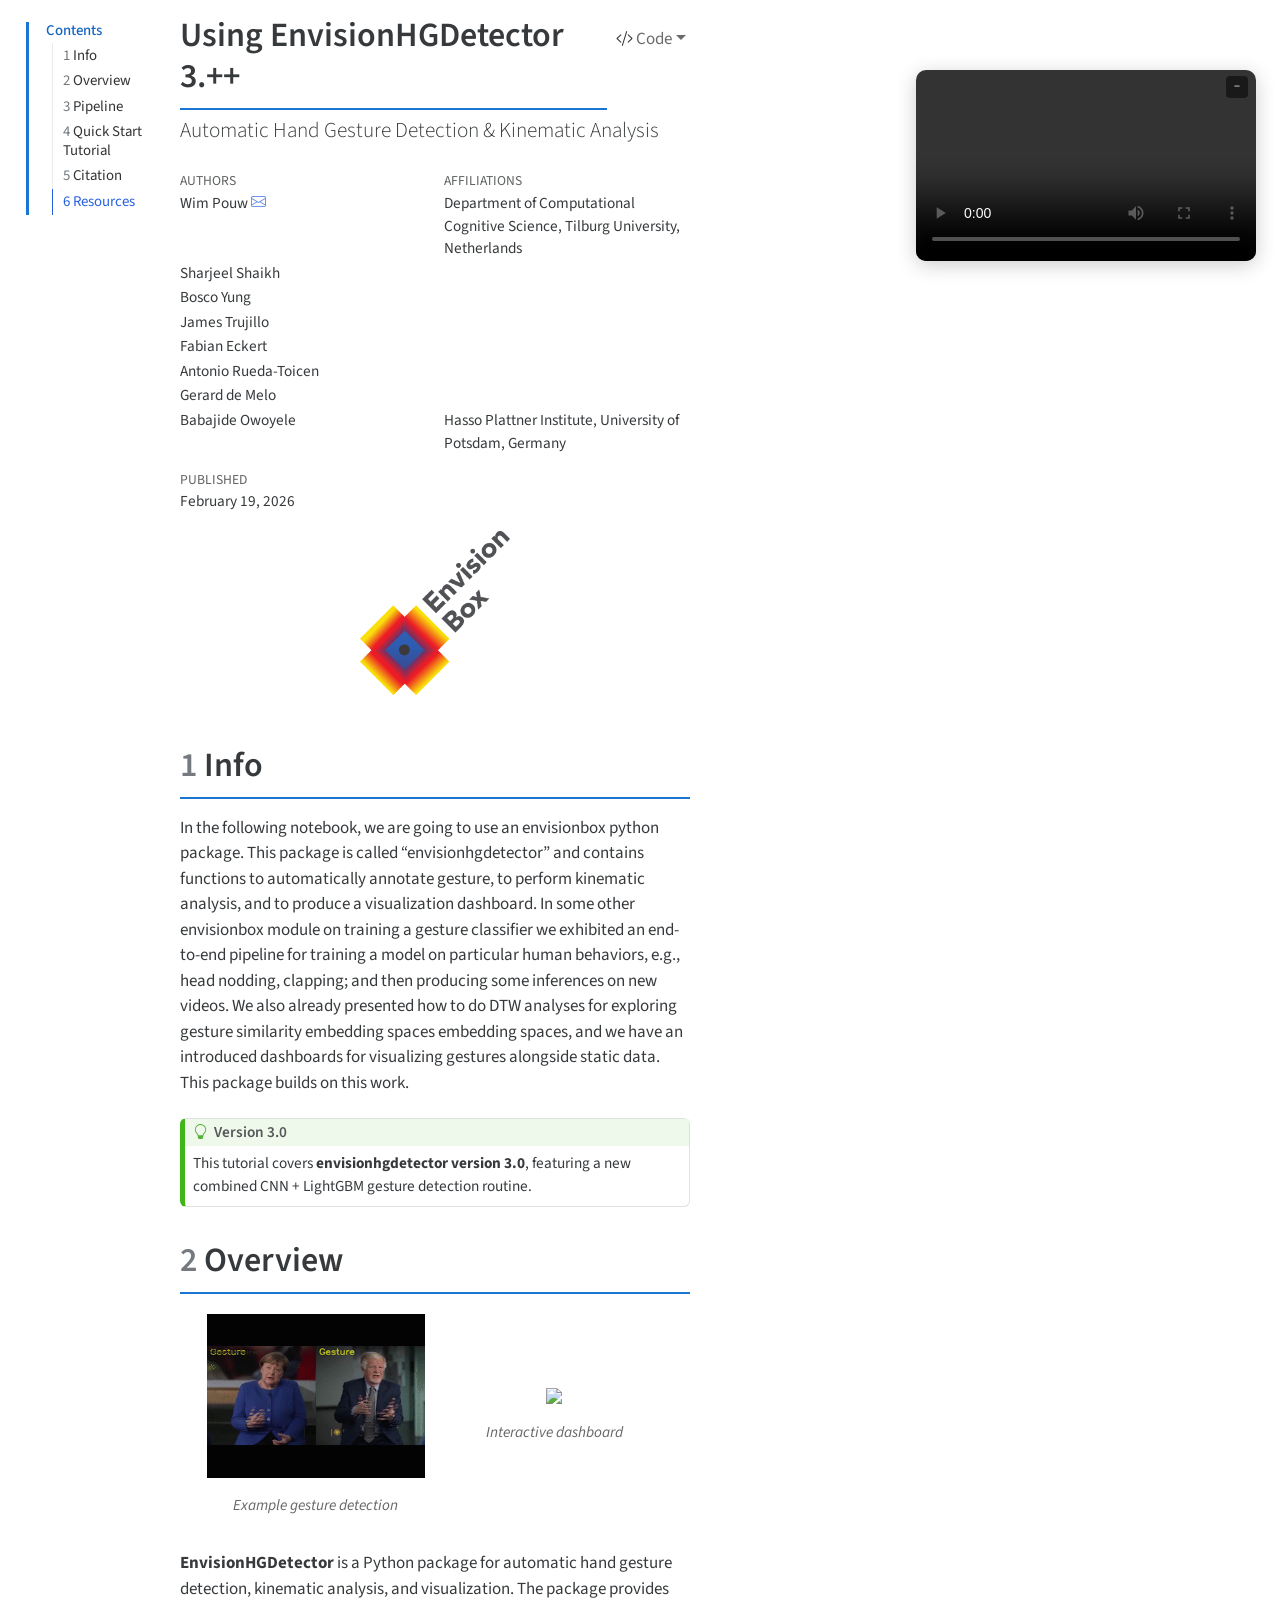
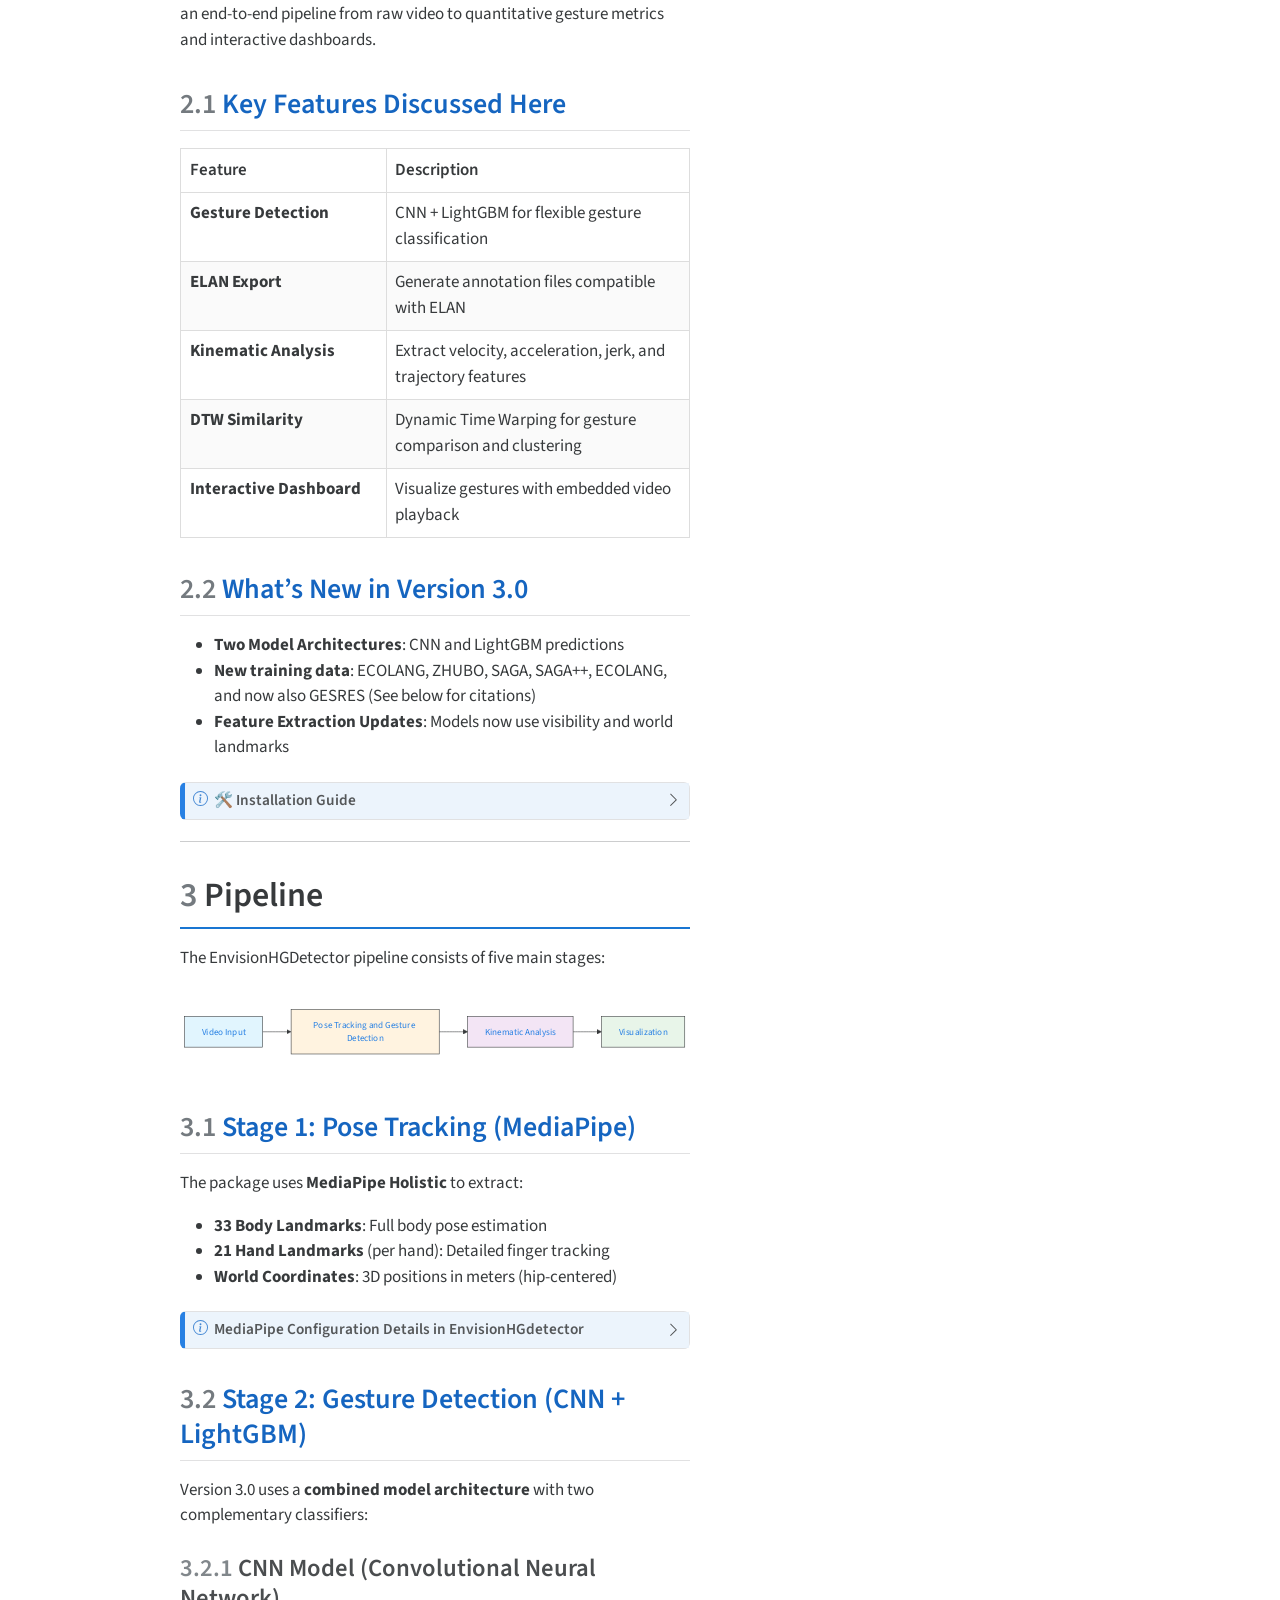
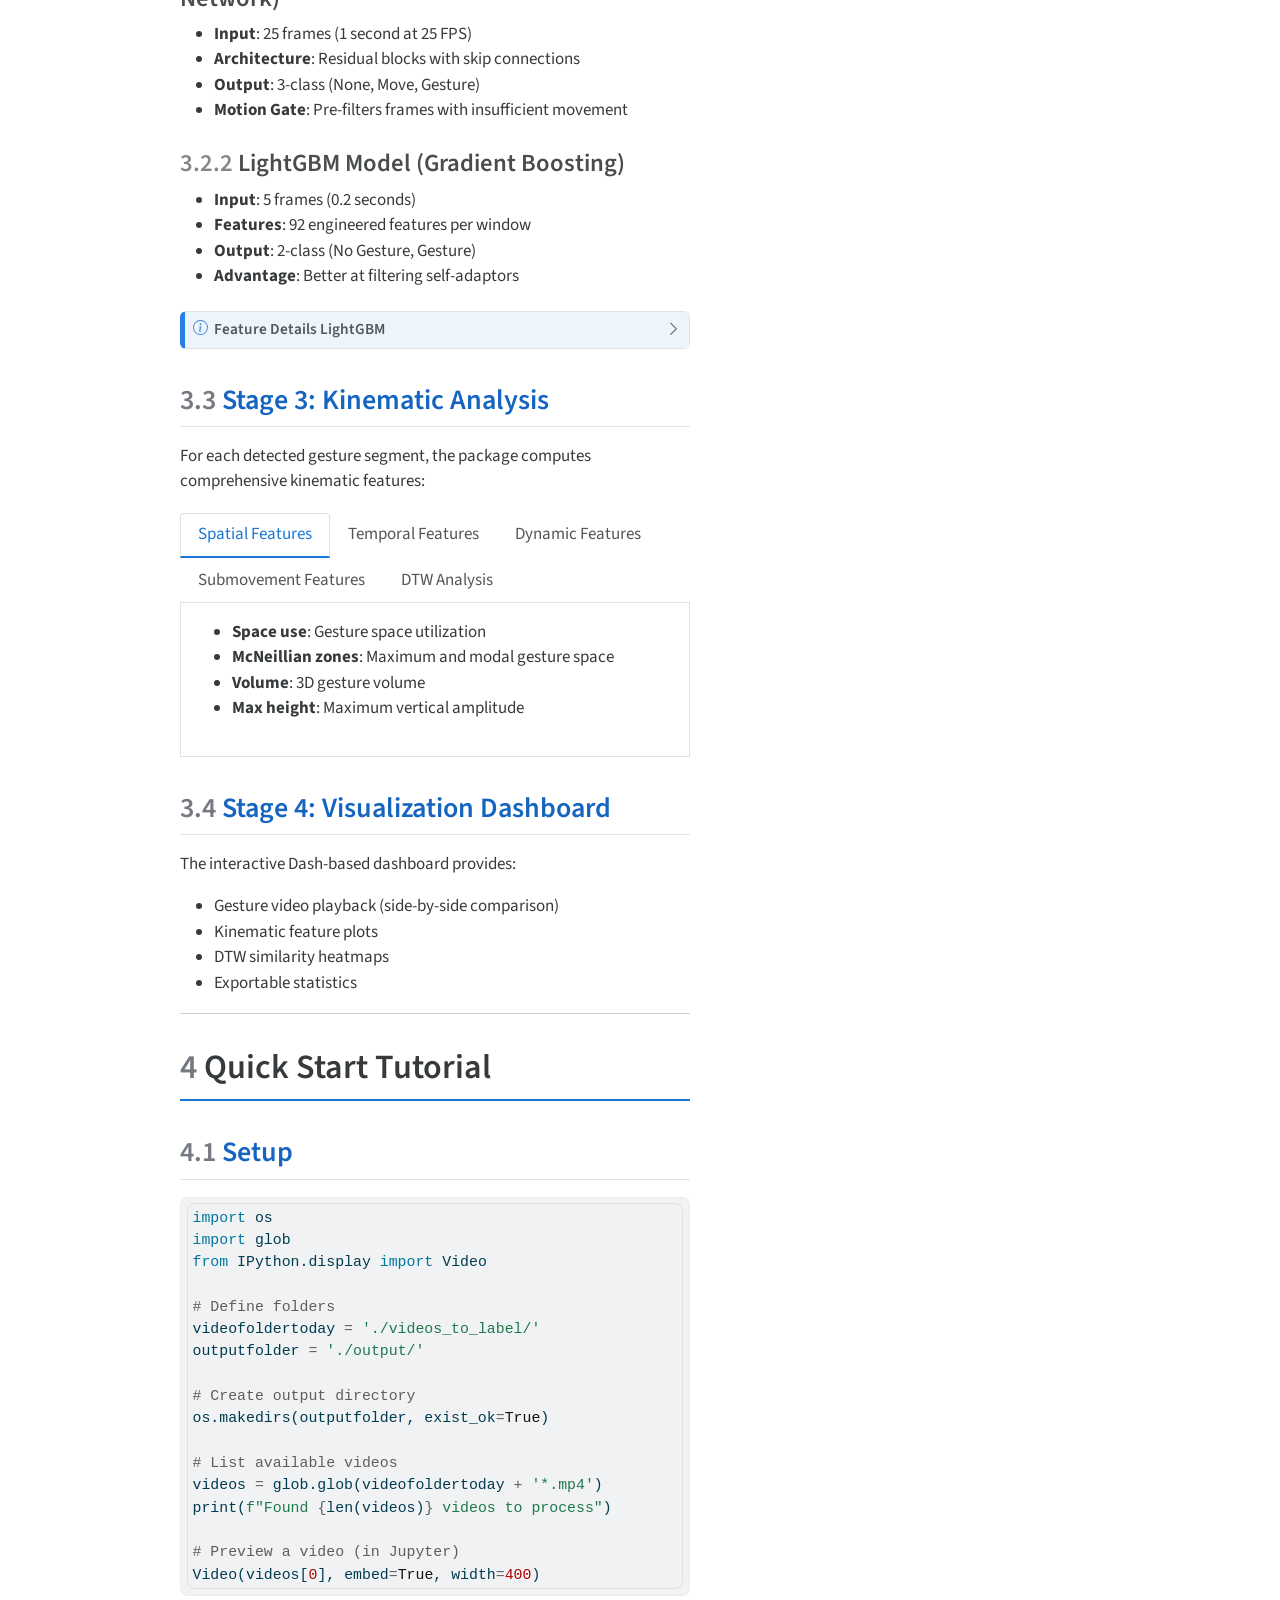
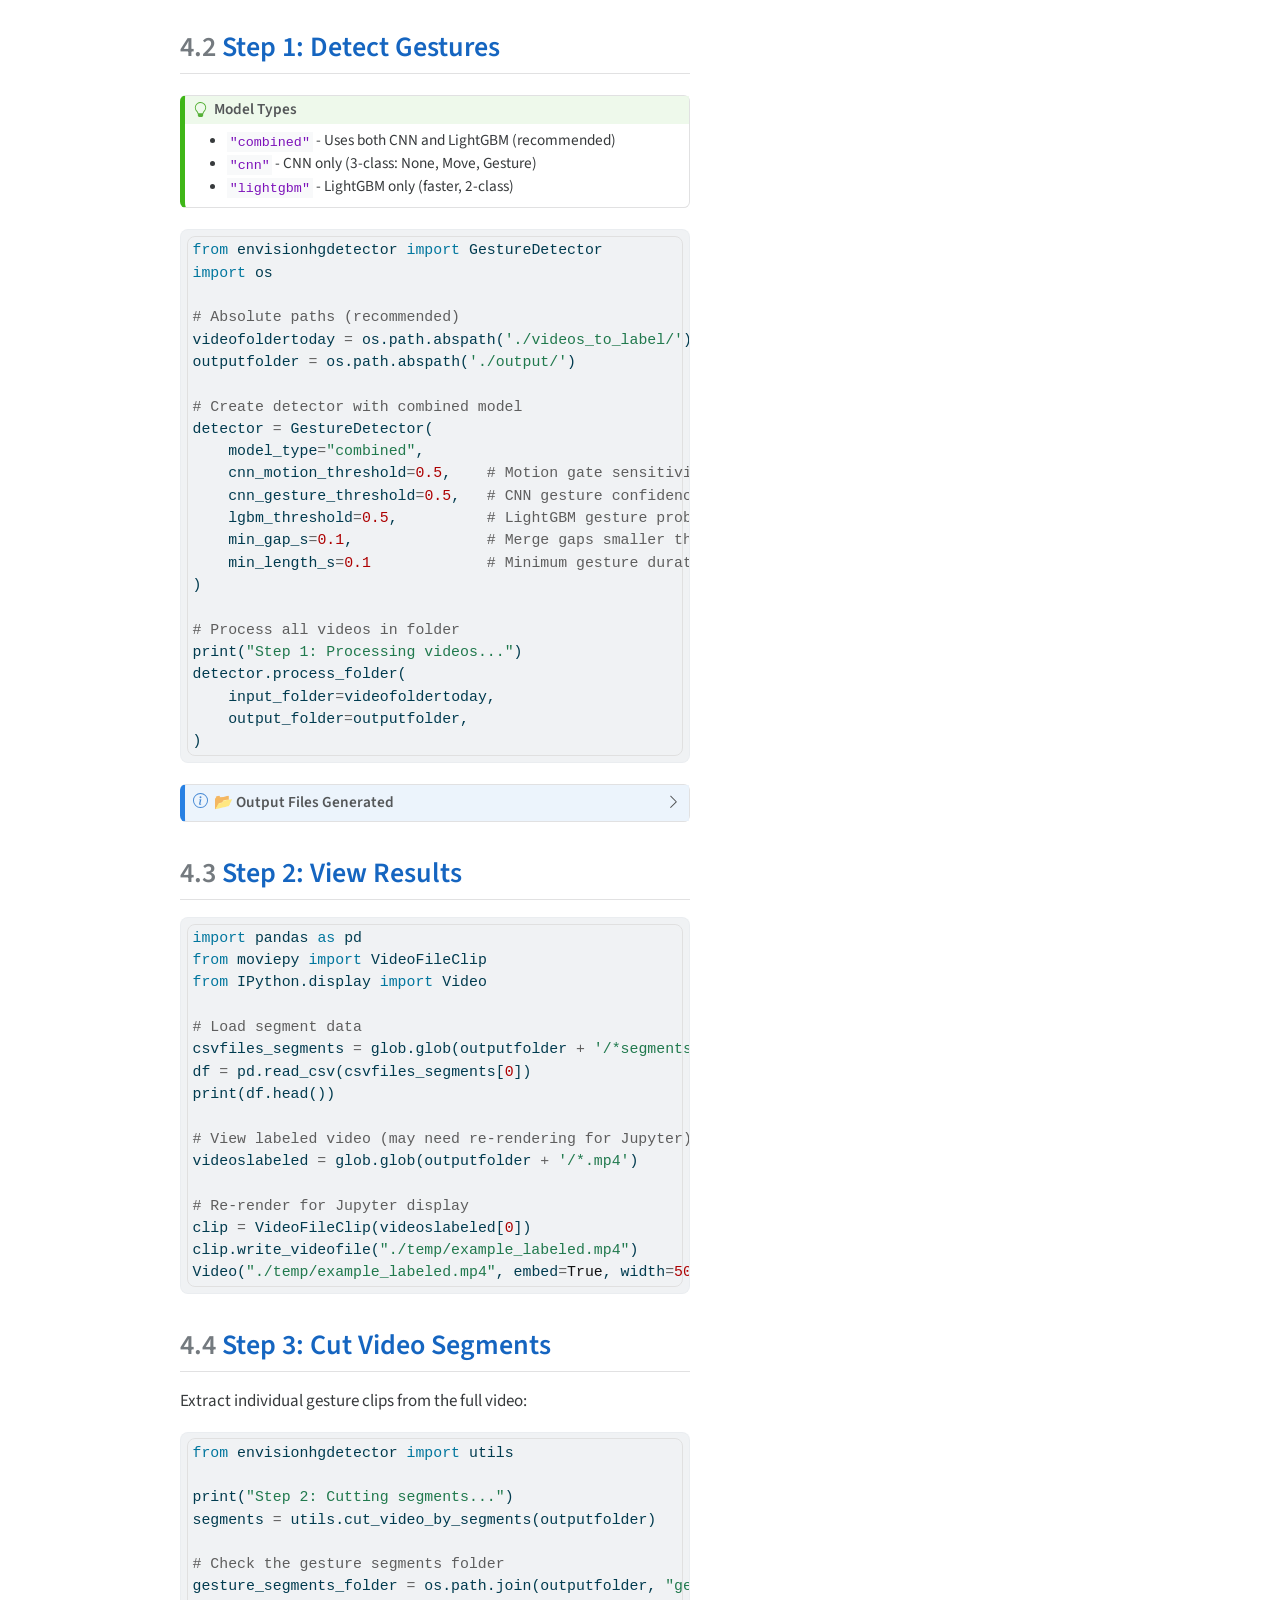
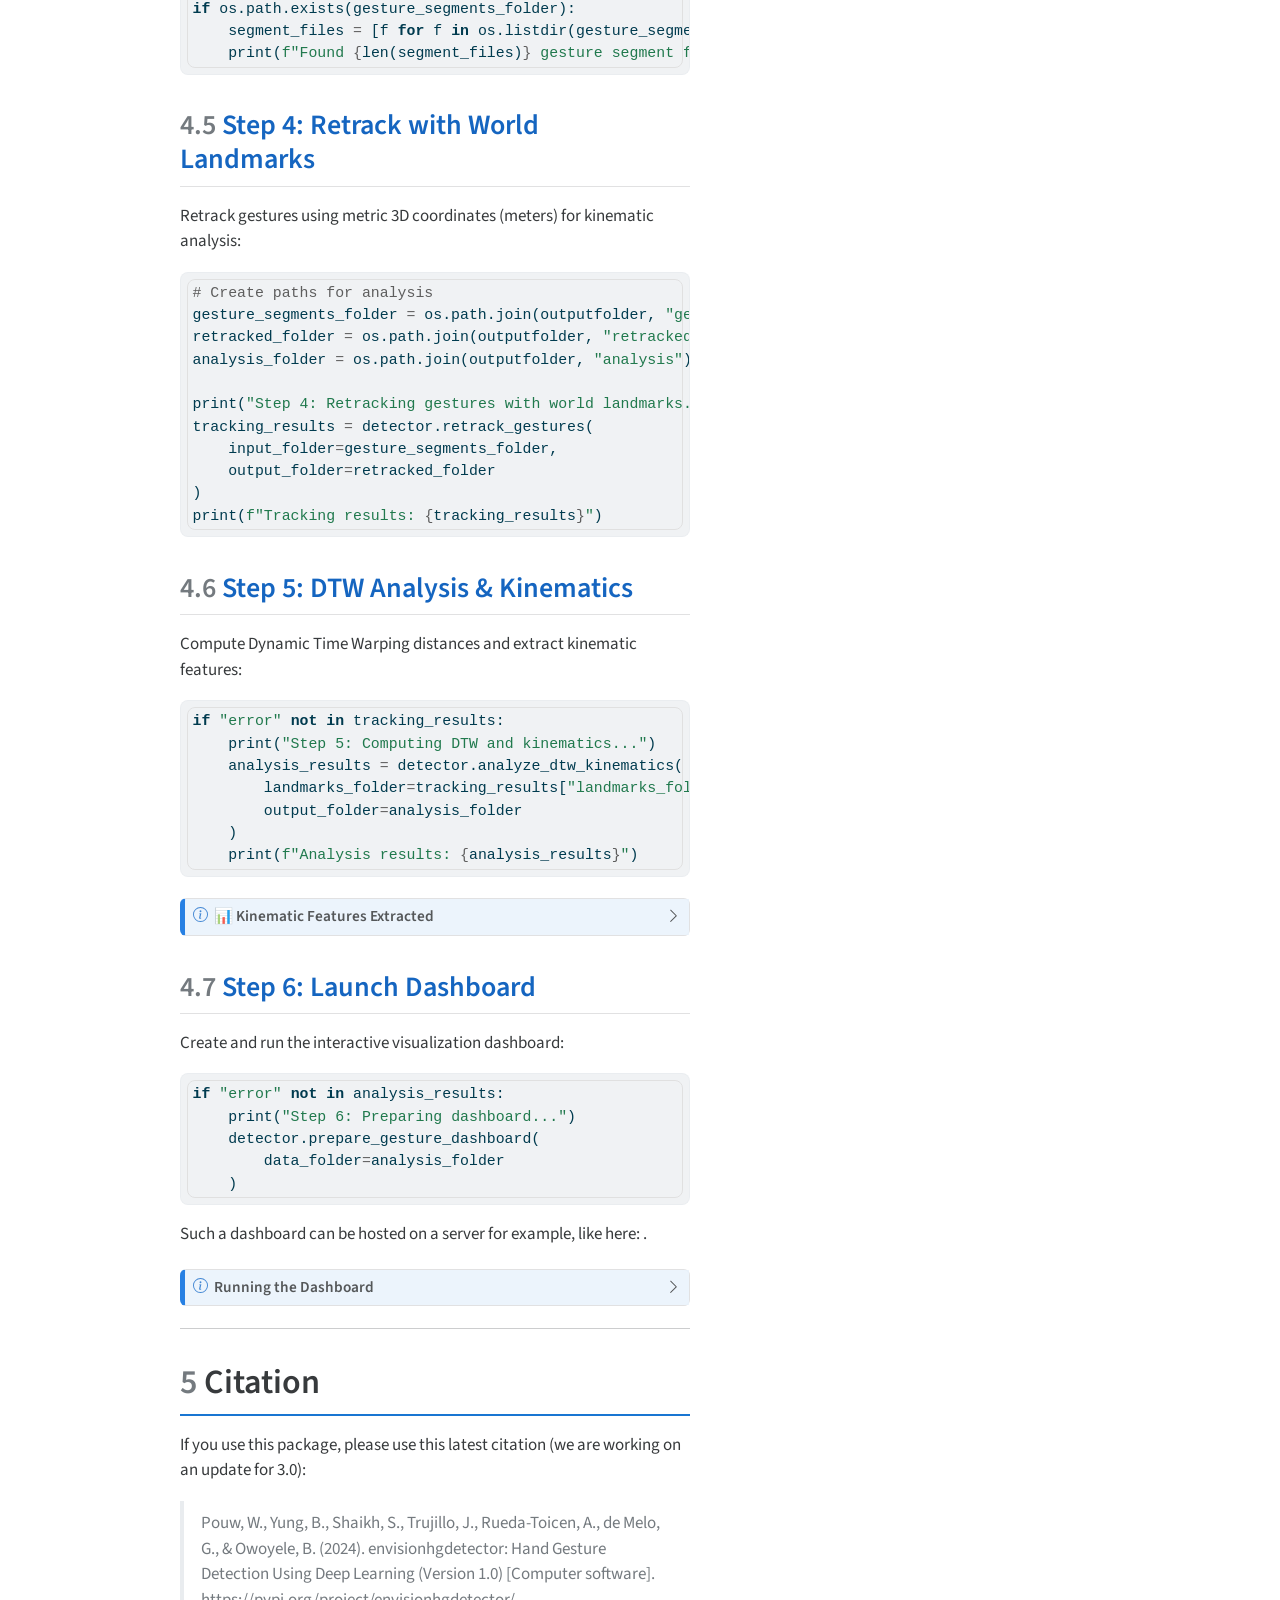
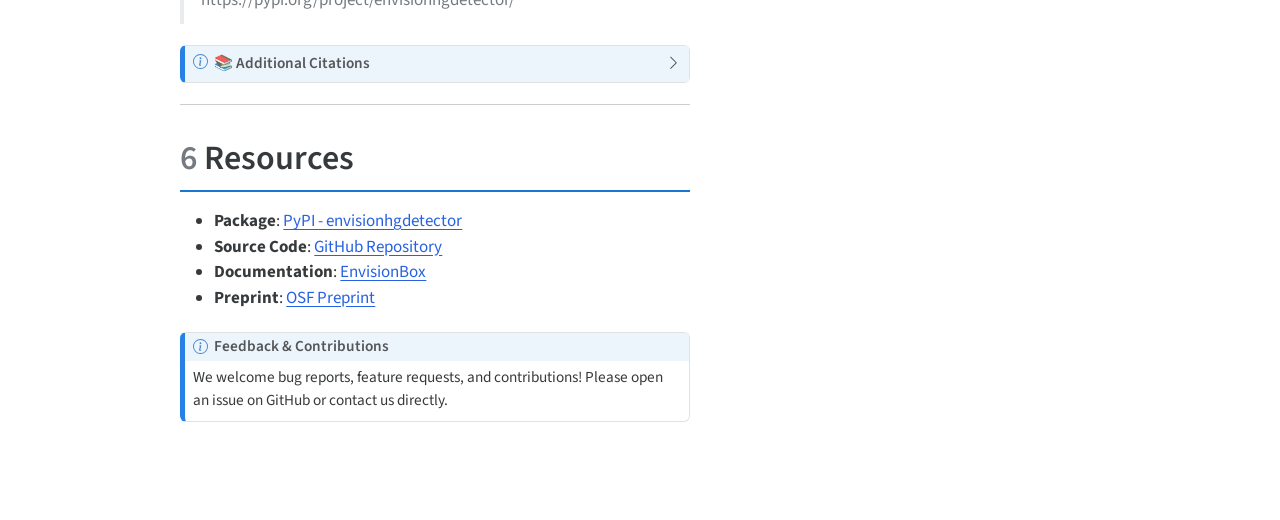
==== commit 6e011891: "update" ====
--- a/UsingEnvisionHGdetector_3_0.html
+++ b/UsingEnvisionHGdetector_3_0.html
@@ -209,8 +209,10 @@
 
 
 <div class="video-widget">
-<iframe src="https://envisionbox.org/videotutorials/tutorial_usingenvisionhgdetector_19022026.mp4" frameborder="0" allowfullscreen="">
-</iframe>
+<video controls="" width="100%" style="display:block; height:auto;">
+  <source src="https://envisionbox.org/videotutorials/tutorial_usingenvisionhgdetector_19022026.mp4" type="video/mp4">
+  Your browser does not support the video tag.
+</video>
 </div>
 <div class="quarto-figure quarto-figure-center">
 <figure class="figure">
@@ -1650,600 +1652,602 @@
 <span id="cb21-31"><a href="#cb21-31" aria-hidden="true" tabindex="-1"></a><span class="an">engine:</span><span class="co"> knitr</span></span>
 <span id="cb21-32"><a href="#cb21-32" aria-hidden="true" tabindex="-1"></a><span class="co">---</span></span>
 <span id="cb21-33"><a href="#cb21-33" aria-hidden="true" tabindex="-1"></a></span>
-<span id="cb21-34"><a href="#cb21-34" aria-hidden="true" tabindex="-1"></a>::: {.video-widget}</span>
-<span id="cb21-35"><a href="#cb21-35" aria-hidden="true" tabindex="-1"></a><span class="dt">&lt;</span><span class="kw">iframe</span><span class="ot"> </span></span>
-<span id="cb21-36"><a href="#cb21-36" aria-hidden="true" tabindex="-1"></a><span class="ot">    src</span><span class="op">=</span><span class="st">"https://envisionbox.org/videotutorials/tutorial_usingenvisionhgdetector_19022026.mp4"</span></span>
-<span id="cb21-37"><a href="#cb21-37" aria-hidden="true" tabindex="-1"></a><span class="ot">    frameborder</span><span class="op">=</span><span class="st">"0"</span></span>
-<span id="cb21-38"><a href="#cb21-38" aria-hidden="true" tabindex="-1"></a><span class="ot">    allowfullscreen</span><span class="dt">&gt;</span></span>
-<span id="cb21-39"><a href="#cb21-39" aria-hidden="true" tabindex="-1"></a><span class="dt">&lt;/</span><span class="kw">iframe</span><span class="dt">&gt;</span></span>
-<span id="cb21-40"><a href="#cb21-40" aria-hidden="true" tabindex="-1"></a>:::</span>
-<span id="cb21-41"><a href="#cb21-41" aria-hidden="true" tabindex="-1"></a><span class="al">![](images/envisionboxlogo20.png)</span>{fig-align="center" width=150}</span>
+<span id="cb21-34"><a href="#cb21-34" aria-hidden="true" tabindex="-1"></a><span class="in">```{=html}</span></span>
+<span id="cb21-35"><a href="#cb21-35" aria-hidden="true" tabindex="-1"></a><span class="in">&lt;div class="video-widget"&gt;</span></span>
+<span id="cb21-36"><a href="#cb21-36" aria-hidden="true" tabindex="-1"></a><span class="in">&lt;video controls width="100%" style="display:block; height:auto;"&gt;</span></span>
+<span id="cb21-37"><a href="#cb21-37" aria-hidden="true" tabindex="-1"></a><span class="in">  &lt;source src="https://envisionbox.org/videotutorials/tutorial_usingenvisionhgdetector_19022026.mp4" type="video/mp4"&gt;</span></span>
+<span id="cb21-38"><a href="#cb21-38" aria-hidden="true" tabindex="-1"></a><span class="in">  Your browser does not support the video tag.</span></span>
+<span id="cb21-39"><a href="#cb21-39" aria-hidden="true" tabindex="-1"></a><span class="in">&lt;/video&gt;</span></span>
+<span id="cb21-40"><a href="#cb21-40" aria-hidden="true" tabindex="-1"></a><span class="in">&lt;/div&gt;</span></span>
+<span id="cb21-41"><a href="#cb21-41" aria-hidden="true" tabindex="-1"></a><span class="in">```</span></span>
 <span id="cb21-42"><a href="#cb21-42" aria-hidden="true" tabindex="-1"></a></span>
-<span id="cb21-43"><a href="#cb21-43" aria-hidden="true" tabindex="-1"></a><span class="fu"># Info</span></span>
-<span id="cb21-44"><a href="#cb21-44" aria-hidden="true" tabindex="-1"></a>In the following notebook, we are going to use an envisionbox python package. This package is called "envisionhgdetector" and contains functions to automatically annotate gesture, to perform kinematic analysis, and to produce a visualization dashboard. In some other envisionbox module on training a gesture classifier we exhibited an end-to-end pipeline for training a model on particular human behaviors, e.g., head nodding, clapping; and then producing some inferences on new videos. We also already presented how to do DTW analyses for exploring gesture similarity embedding spaces embedding spaces, and we have an introduced dashboards for visualizing gestures alongside static data. This package builds on this work.</span>
-<span id="cb21-45"><a href="#cb21-45" aria-hidden="true" tabindex="-1"></a></span>
-<span id="cb21-46"><a href="#cb21-46" aria-hidden="true" tabindex="-1"></a>::: {.callout-tip}</span>
-<span id="cb21-47"><a href="#cb21-47" aria-hidden="true" tabindex="-1"></a><span class="fu">## Version 3.0</span></span>
-<span id="cb21-48"><a href="#cb21-48" aria-hidden="true" tabindex="-1"></a>This tutorial covers **envisionhgdetector version 3.0**, featuring a new combined CNN + LightGBM gesture detection routine.</span>
-<span id="cb21-49"><a href="#cb21-49" aria-hidden="true" tabindex="-1"></a>:::</span>
-<span id="cb21-50"><a href="#cb21-50" aria-hidden="true" tabindex="-1"></a></span>
-<span id="cb21-51"><a href="#cb21-51" aria-hidden="true" tabindex="-1"></a><span class="fu"># Overview</span></span>
+<span id="cb21-43"><a href="#cb21-43" aria-hidden="true" tabindex="-1"></a><span class="al">![](images/envisionboxlogo20.png)</span>{fig-align="center" width=150}</span>
+<span id="cb21-44"><a href="#cb21-44" aria-hidden="true" tabindex="-1"></a></span>
+<span id="cb21-45"><a href="#cb21-45" aria-hidden="true" tabindex="-1"></a><span class="fu"># Info</span></span>
+<span id="cb21-46"><a href="#cb21-46" aria-hidden="true" tabindex="-1"></a>In the following notebook, we are going to use an envisionbox python package. This package is called "envisionhgdetector" and contains functions to automatically annotate gesture, to perform kinematic analysis, and to produce a visualization dashboard. In some other envisionbox module on training a gesture classifier we exhibited an end-to-end pipeline for training a model on particular human behaviors, e.g., head nodding, clapping; and then producing some inferences on new videos. We also already presented how to do DTW analyses for exploring gesture similarity embedding spaces embedding spaces, and we have an introduced dashboards for visualizing gestures alongside static data. This package builds on this work.</span>
+<span id="cb21-47"><a href="#cb21-47" aria-hidden="true" tabindex="-1"></a></span>
+<span id="cb21-48"><a href="#cb21-48" aria-hidden="true" tabindex="-1"></a>::: {.callout-tip}</span>
+<span id="cb21-49"><a href="#cb21-49" aria-hidden="true" tabindex="-1"></a><span class="fu">## Version 3.0</span></span>
+<span id="cb21-50"><a href="#cb21-50" aria-hidden="true" tabindex="-1"></a>This tutorial covers **envisionhgdetector version 3.0**, featuring a new combined CNN + LightGBM gesture detection routine.</span>
+<span id="cb21-51"><a href="#cb21-51" aria-hidden="true" tabindex="-1"></a>:::</span>
 <span id="cb21-52"><a href="#cb21-52" aria-hidden="true" tabindex="-1"></a></span>
-<span id="cb21-53"><a href="#cb21-53" aria-hidden="true" tabindex="-1"></a>::: {layout="[<span class="co">[</span><span class="ot">1,1</span><span class="co">]</span>]" layout-valign="center"}</span>
-<span id="cb21-54"><a href="#cb21-54" aria-hidden="true" tabindex="-1"></a><span class="al">![Example gesture detection](images/ex.gif)</span>{width=300}</span>
-<span id="cb21-55"><a href="#cb21-55" aria-hidden="true" tabindex="-1"></a></span>
-<span id="cb21-56"><a href="#cb21-56" aria-hidden="true" tabindex="-1"></a><span class="al">![Interactive dashboard](images/dashboard.gif)</span>{width=300}</span>
-<span id="cb21-57"><a href="#cb21-57" aria-hidden="true" tabindex="-1"></a>:::</span>
-<span id="cb21-58"><a href="#cb21-58" aria-hidden="true" tabindex="-1"></a></span>
-<span id="cb21-59"><a href="#cb21-59" aria-hidden="true" tabindex="-1"></a>**EnvisionHGDetector** is a Python package for automatic hand gesture detection, kinematic analysis, and visualization. The package provides an end-to-end pipeline from raw video to quantitative gesture metrics and interactive dashboards.</span>
+<span id="cb21-53"><a href="#cb21-53" aria-hidden="true" tabindex="-1"></a><span class="fu"># Overview</span></span>
+<span id="cb21-54"><a href="#cb21-54" aria-hidden="true" tabindex="-1"></a></span>
+<span id="cb21-55"><a href="#cb21-55" aria-hidden="true" tabindex="-1"></a>::: {layout="[<span class="co">[</span><span class="ot">1,1</span><span class="co">]</span>]" layout-valign="center"}</span>
+<span id="cb21-56"><a href="#cb21-56" aria-hidden="true" tabindex="-1"></a><span class="al">![Example gesture detection](images/ex.gif)</span>{width=300}</span>
+<span id="cb21-57"><a href="#cb21-57" aria-hidden="true" tabindex="-1"></a></span>
+<span id="cb21-58"><a href="#cb21-58" aria-hidden="true" tabindex="-1"></a><span class="al">![Interactive dashboard](images/dashboard.gif)</span>{width=300}</span>
+<span id="cb21-59"><a href="#cb21-59" aria-hidden="true" tabindex="-1"></a>:::</span>
 <span id="cb21-60"><a href="#cb21-60" aria-hidden="true" tabindex="-1"></a></span>
-<span id="cb21-61"><a href="#cb21-61" aria-hidden="true" tabindex="-1"></a><span class="fu">## Key Features Discussed Here</span></span>
+<span id="cb21-61"><a href="#cb21-61" aria-hidden="true" tabindex="-1"></a>**EnvisionHGDetector** is a Python package for automatic hand gesture detection, kinematic analysis, and visualization. The package provides an end-to-end pipeline from raw video to quantitative gesture metrics and interactive dashboards.</span>
 <span id="cb21-62"><a href="#cb21-62" aria-hidden="true" tabindex="-1"></a></span>
-<span id="cb21-63"><a href="#cb21-63" aria-hidden="true" tabindex="-1"></a><span class="pp">|</span> Feature <span class="pp">|</span> Description <span class="pp">|</span></span>
-<span id="cb21-64"><a href="#cb21-64" aria-hidden="true" tabindex="-1"></a><span class="pp">|---------|-------------|</span></span>
-<span id="cb21-65"><a href="#cb21-65" aria-hidden="true" tabindex="-1"></a><span class="pp">|</span> **Gesture Detection** <span class="pp">|</span> CNN + LightGBM for flexible gesture classification <span class="pp">|</span></span>
-<span id="cb21-66"><a href="#cb21-66" aria-hidden="true" tabindex="-1"></a><span class="pp">|</span> **ELAN Export** <span class="pp">|</span> Generate annotation files compatible with ELAN <span class="pp">|</span></span>
-<span id="cb21-67"><a href="#cb21-67" aria-hidden="true" tabindex="-1"></a><span class="pp">|</span> **Kinematic Analysis** <span class="pp">|</span> Extract velocity, acceleration, jerk, and trajectory features <span class="pp">|</span></span>
-<span id="cb21-68"><a href="#cb21-68" aria-hidden="true" tabindex="-1"></a><span class="pp">|</span> **DTW Similarity** <span class="pp">|</span> Dynamic Time Warping for gesture comparison and clustering <span class="pp">|</span></span>
-<span id="cb21-69"><a href="#cb21-69" aria-hidden="true" tabindex="-1"></a><span class="pp">|</span> **Interactive Dashboard** <span class="pp">|</span> Visualize gestures with embedded video playback <span class="pp">|</span></span>
-<span id="cb21-70"><a href="#cb21-70" aria-hidden="true" tabindex="-1"></a></span>
-<span id="cb21-71"><a href="#cb21-71" aria-hidden="true" tabindex="-1"></a><span class="fu">## What's New in Version 3.0</span></span>
-<span id="cb21-72"><a href="#cb21-72" aria-hidden="true" tabindex="-1"></a><span class="ss">- </span>**Two Model Architectures**: CNN and LightGBM predictions</span>
-<span id="cb21-73"><a href="#cb21-73" aria-hidden="true" tabindex="-1"></a><span class="ss">- </span>**New training data**: ECOLANG, ZHUBO, SAGA, SAGA++, ECOLANG, and now also GESRES (See below for citations)</span>
-<span id="cb21-74"><a href="#cb21-74" aria-hidden="true" tabindex="-1"></a><span class="ss">- </span>**Feature Extraction Updates**: Models now use visibility and world landmarks</span>
-<span id="cb21-75"><a href="#cb21-75" aria-hidden="true" tabindex="-1"></a></span>
-<span id="cb21-76"><a href="#cb21-76" aria-hidden="true" tabindex="-1"></a>::: {.callout-note .callout-installation collapse="true"}</span>
-<span id="cb21-77"><a href="#cb21-77" aria-hidden="true" tabindex="-1"></a><span class="fu">## 🛠️ Installation Guide</span></span>
-<span id="cb21-78"><a href="#cb21-78" aria-hidden="true" tabindex="-1"></a></span>
-<span id="cb21-79"><a href="#cb21-79" aria-hidden="true" tabindex="-1"></a><span class="fu">### Prerequisites</span></span>
+<span id="cb21-63"><a href="#cb21-63" aria-hidden="true" tabindex="-1"></a><span class="fu">## Key Features Discussed Here</span></span>
+<span id="cb21-64"><a href="#cb21-64" aria-hidden="true" tabindex="-1"></a></span>
+<span id="cb21-65"><a href="#cb21-65" aria-hidden="true" tabindex="-1"></a><span class="pp">|</span> Feature <span class="pp">|</span> Description <span class="pp">|</span></span>
+<span id="cb21-66"><a href="#cb21-66" aria-hidden="true" tabindex="-1"></a><span class="pp">|---------|-------------|</span></span>
+<span id="cb21-67"><a href="#cb21-67" aria-hidden="true" tabindex="-1"></a><span class="pp">|</span> **Gesture Detection** <span class="pp">|</span> CNN + LightGBM for flexible gesture classification <span class="pp">|</span></span>
+<span id="cb21-68"><a href="#cb21-68" aria-hidden="true" tabindex="-1"></a><span class="pp">|</span> **ELAN Export** <span class="pp">|</span> Generate annotation files compatible with ELAN <span class="pp">|</span></span>
+<span id="cb21-69"><a href="#cb21-69" aria-hidden="true" tabindex="-1"></a><span class="pp">|</span> **Kinematic Analysis** <span class="pp">|</span> Extract velocity, acceleration, jerk, and trajectory features <span class="pp">|</span></span>
+<span id="cb21-70"><a href="#cb21-70" aria-hidden="true" tabindex="-1"></a><span class="pp">|</span> **DTW Similarity** <span class="pp">|</span> Dynamic Time Warping for gesture comparison and clustering <span class="pp">|</span></span>
+<span id="cb21-71"><a href="#cb21-71" aria-hidden="true" tabindex="-1"></a><span class="pp">|</span> **Interactive Dashboard** <span class="pp">|</span> Visualize gestures with embedded video playback <span class="pp">|</span></span>
+<span id="cb21-72"><a href="#cb21-72" aria-hidden="true" tabindex="-1"></a></span>
+<span id="cb21-73"><a href="#cb21-73" aria-hidden="true" tabindex="-1"></a><span class="fu">## What's New in Version 3.0</span></span>
+<span id="cb21-74"><a href="#cb21-74" aria-hidden="true" tabindex="-1"></a><span class="ss">- </span>**Two Model Architectures**: CNN and LightGBM predictions</span>
+<span id="cb21-75"><a href="#cb21-75" aria-hidden="true" tabindex="-1"></a><span class="ss">- </span>**New training data**: ECOLANG, ZHUBO, SAGA, SAGA++, ECOLANG, and now also GESRES (See below for citations)</span>
+<span id="cb21-76"><a href="#cb21-76" aria-hidden="true" tabindex="-1"></a><span class="ss">- </span>**Feature Extraction Updates**: Models now use visibility and world landmarks</span>
+<span id="cb21-77"><a href="#cb21-77" aria-hidden="true" tabindex="-1"></a></span>
+<span id="cb21-78"><a href="#cb21-78" aria-hidden="true" tabindex="-1"></a>::: {.callout-note .callout-installation collapse="true"}</span>
+<span id="cb21-79"><a href="#cb21-79" aria-hidden="true" tabindex="-1"></a><span class="fu">## 🛠️ Installation Guide</span></span>
 <span id="cb21-80"><a href="#cb21-80" aria-hidden="true" tabindex="-1"></a></span>
-<span id="cb21-81"><a href="#cb21-81" aria-hidden="true" tabindex="-1"></a><span class="ss">- </span>**Anaconda** (recommended, NOT Miniconda) <span class="co">[</span><span class="ot">see getting started</span><span class="co">](https://envisionbox.org/gettingstarted.html)</span></span>
-<span id="cb21-82"><a href="#cb21-82" aria-hidden="true" tabindex="-1"></a><span class="ss">- </span>Python 3.10</span>
-<span id="cb21-83"><a href="#cb21-83" aria-hidden="true" tabindex="-1"></a><span class="ss">- </span>C++ redistributables (Windows only)</span>
-<span id="cb21-84"><a href="#cb21-84" aria-hidden="true" tabindex="-1"></a></span>
-<span id="cb21-85"><a href="#cb21-85" aria-hidden="true" tabindex="-1"></a>::: {.panel-tabset}</span>
+<span id="cb21-81"><a href="#cb21-81" aria-hidden="true" tabindex="-1"></a><span class="fu">### Prerequisites</span></span>
+<span id="cb21-82"><a href="#cb21-82" aria-hidden="true" tabindex="-1"></a></span>
+<span id="cb21-83"><a href="#cb21-83" aria-hidden="true" tabindex="-1"></a><span class="ss">- </span>**Anaconda** (recommended, NOT Miniconda) <span class="co">[</span><span class="ot">see getting started</span><span class="co">](https://envisionbox.org/gettingstarted.html)</span></span>
+<span id="cb21-84"><a href="#cb21-84" aria-hidden="true" tabindex="-1"></a><span class="ss">- </span>Python 3.10</span>
+<span id="cb21-85"><a href="#cb21-85" aria-hidden="true" tabindex="-1"></a><span class="ss">- </span>C++ redistributables (Windows only)</span>
 <span id="cb21-86"><a href="#cb21-86" aria-hidden="true" tabindex="-1"></a></span>
-<span id="cb21-87"><a href="#cb21-87" aria-hidden="true" tabindex="-1"></a><span class="fu">### Windows</span></span>
+<span id="cb21-87"><a href="#cb21-87" aria-hidden="true" tabindex="-1"></a>::: {.panel-tabset}</span>
 <span id="cb21-88"><a href="#cb21-88" aria-hidden="true" tabindex="-1"></a></span>
-<span id="cb21-89"><a href="#cb21-89" aria-hidden="true" tabindex="-1"></a>**Step 1: Create Conda Environment**</span>
+<span id="cb21-89"><a href="#cb21-89" aria-hidden="true" tabindex="-1"></a><span class="fu">### Windows</span></span>
 <span id="cb21-90"><a href="#cb21-90" aria-hidden="true" tabindex="-1"></a></span>
-<span id="cb21-91"><a href="#cb21-91" aria-hidden="true" tabindex="-1"></a><span class="in">```bash</span></span>
-<span id="cb21-92"><a href="#cb21-92" aria-hidden="true" tabindex="-1"></a><span class="ex">conda</span> create <span class="at">-n</span> envision python=3.10</span>
-<span id="cb21-93"><a href="#cb21-93" aria-hidden="true" tabindex="-1"></a><span class="ex">conda</span> activate envision</span>
-<span id="cb21-94"><a href="#cb21-94" aria-hidden="true" tabindex="-1"></a><span class="in">```</span></span>
-<span id="cb21-95"><a href="#cb21-95" aria-hidden="true" tabindex="-1"></a></span>
-<span id="cb21-96"><a href="#cb21-96" aria-hidden="true" tabindex="-1"></a>**Step 2: Install Dependencies (optional)**</span>
-<span id="cb21-97"><a href="#cb21-97" aria-hidden="true" tabindex="-1"></a>Install any dependencies for your notebook.</span>
-<span id="cb21-98"><a href="#cb21-98" aria-hidden="true" tabindex="-1"></a></span>
-<span id="cb21-99"><a href="#cb21-99" aria-hidden="true" tabindex="-1"></a><span class="in">```bash</span></span>
-<span id="cb21-100"><a href="#cb21-100" aria-hidden="true" tabindex="-1"></a><span class="kw">(</span><span class="ex">envision</span><span class="kw">)</span> <span class="ex">pip</span> install <span class="at">-r</span> requirements.txt</span>
-<span id="cb21-101"><a href="#cb21-101" aria-hidden="true" tabindex="-1"></a><span class="in">```</span></span>
-<span id="cb21-102"><a href="#cb21-102" aria-hidden="true" tabindex="-1"></a></span>
-<span id="cb21-103"><a href="#cb21-103" aria-hidden="true" tabindex="-1"></a>**Step 3: Install Package**</span>
-<span id="cb21-104"><a href="#cb21-104" aria-hidden="true" tabindex="-1"></a>Base installation of the envisionhgdetector from PyPi. If that is already in your notebook requirements.txt you dont have to to do this again.</span>
-<span id="cb21-105"><a href="#cb21-105" aria-hidden="true" tabindex="-1"></a><span class="in">```bash</span></span>
-<span id="cb21-106"><a href="#cb21-106" aria-hidden="true" tabindex="-1"></a><span class="kw">(</span><span class="ex">envision</span><span class="kw">)</span> <span class="ex">pip</span> install envisionhgdetector</span>
-<span id="cb21-107"><a href="#cb21-107" aria-hidden="true" tabindex="-1"></a><span class="in">```</span></span>
-<span id="cb21-108"><a href="#cb21-108" aria-hidden="true" tabindex="-1"></a></span>
-<span id="cb21-109"><a href="#cb21-109" aria-hidden="true" tabindex="-1"></a>::: {.callout-warning}</span>
-<span id="cb21-110"><a href="#cb21-110" aria-hidden="true" tabindex="-1"></a>**Windows Users**: If you encounter TensorFlow errors, install the <span class="co">[</span><span class="ot">Microsoft Visual C++ Redistributable</span><span class="co">](https://learn.microsoft.com/en-us/cpp/windows/latest-supported-vc-redist)</span>.</span>
-<span id="cb21-111"><a href="#cb21-111" aria-hidden="true" tabindex="-1"></a>:::</span>
-<span id="cb21-112"><a href="#cb21-112" aria-hidden="true" tabindex="-1"></a></span>
-<span id="cb21-113"><a href="#cb21-113" aria-hidden="true" tabindex="-1"></a><span class="fu">### macOS</span></span>
-<span id="cb21-114"><a href="#cb21-114" aria-hidden="true" tabindex="-1"></a>We would like to thank Fabian Eckert (<span class="in">`fabian.eckert@uni-koeln.de`</span>) for helping out in testing the OS installation procedure. Please reach out to us if there are improvements here by emailing Wim Pouw (<span class="in">`w.pouw@tilburguniversity.edu`</span>) and Fabian Eckert (who can test improvements on OS).</span>
-<span id="cb21-115"><a href="#cb21-115" aria-hidden="true" tabindex="-1"></a></span>
-<span id="cb21-116"><a href="#cb21-116" aria-hidden="true" tabindex="-1"></a>macOS requires a specific installation order due to MediaPipe compatibility:</span>
+<span id="cb21-91"><a href="#cb21-91" aria-hidden="true" tabindex="-1"></a>**Step 1: Create Conda Environment**</span>
+<span id="cb21-92"><a href="#cb21-92" aria-hidden="true" tabindex="-1"></a></span>
+<span id="cb21-93"><a href="#cb21-93" aria-hidden="true" tabindex="-1"></a><span class="in">```bash</span></span>
+<span id="cb21-94"><a href="#cb21-94" aria-hidden="true" tabindex="-1"></a><span class="ex">conda</span> create <span class="at">-n</span> envision python=3.10</span>
+<span id="cb21-95"><a href="#cb21-95" aria-hidden="true" tabindex="-1"></a><span class="ex">conda</span> activate envision</span>
+<span id="cb21-96"><a href="#cb21-96" aria-hidden="true" tabindex="-1"></a><span class="in">```</span></span>
+<span id="cb21-97"><a href="#cb21-97" aria-hidden="true" tabindex="-1"></a></span>
+<span id="cb21-98"><a href="#cb21-98" aria-hidden="true" tabindex="-1"></a>**Step 2: Install Dependencies (optional)**</span>
+<span id="cb21-99"><a href="#cb21-99" aria-hidden="true" tabindex="-1"></a>Install any dependencies for your notebook.</span>
+<span id="cb21-100"><a href="#cb21-100" aria-hidden="true" tabindex="-1"></a></span>
+<span id="cb21-101"><a href="#cb21-101" aria-hidden="true" tabindex="-1"></a><span class="in">```bash</span></span>
+<span id="cb21-102"><a href="#cb21-102" aria-hidden="true" tabindex="-1"></a><span class="kw">(</span><span class="ex">envision</span><span class="kw">)</span> <span class="ex">pip</span> install <span class="at">-r</span> requirements.txt</span>
+<span id="cb21-103"><a href="#cb21-103" aria-hidden="true" tabindex="-1"></a><span class="in">```</span></span>
+<span id="cb21-104"><a href="#cb21-104" aria-hidden="true" tabindex="-1"></a></span>
+<span id="cb21-105"><a href="#cb21-105" aria-hidden="true" tabindex="-1"></a>**Step 3: Install Package**</span>
+<span id="cb21-106"><a href="#cb21-106" aria-hidden="true" tabindex="-1"></a>Base installation of the envisionhgdetector from PyPi. If that is already in your notebook requirements.txt you dont have to to do this again.</span>
+<span id="cb21-107"><a href="#cb21-107" aria-hidden="true" tabindex="-1"></a><span class="in">```bash</span></span>
+<span id="cb21-108"><a href="#cb21-108" aria-hidden="true" tabindex="-1"></a><span class="kw">(</span><span class="ex">envision</span><span class="kw">)</span> <span class="ex">pip</span> install envisionhgdetector</span>
+<span id="cb21-109"><a href="#cb21-109" aria-hidden="true" tabindex="-1"></a><span class="in">```</span></span>
+<span id="cb21-110"><a href="#cb21-110" aria-hidden="true" tabindex="-1"></a></span>
+<span id="cb21-111"><a href="#cb21-111" aria-hidden="true" tabindex="-1"></a>::: {.callout-warning}</span>
+<span id="cb21-112"><a href="#cb21-112" aria-hidden="true" tabindex="-1"></a>**Windows Users**: If you encounter TensorFlow errors, install the <span class="co">[</span><span class="ot">Microsoft Visual C++ Redistributable</span><span class="co">](https://learn.microsoft.com/en-us/cpp/windows/latest-supported-vc-redist)</span>.</span>
+<span id="cb21-113"><a href="#cb21-113" aria-hidden="true" tabindex="-1"></a>:::</span>
+<span id="cb21-114"><a href="#cb21-114" aria-hidden="true" tabindex="-1"></a></span>
+<span id="cb21-115"><a href="#cb21-115" aria-hidden="true" tabindex="-1"></a><span class="fu">### macOS</span></span>
+<span id="cb21-116"><a href="#cb21-116" aria-hidden="true" tabindex="-1"></a>We would like to thank Fabian Eckert (<span class="in">`fabian.eckert@uni-koeln.de`</span>) for helping out in testing the OS installation procedure. Please reach out to us if there are improvements here by emailing Wim Pouw (<span class="in">`w.pouw@tilburguniversity.edu`</span>) and Fabian Eckert (who can test improvements on OS).</span>
 <span id="cb21-117"><a href="#cb21-117" aria-hidden="true" tabindex="-1"></a></span>
-<span id="cb21-118"><a href="#cb21-118" aria-hidden="true" tabindex="-1"></a>**Step 1: Create Conda Environment**</span>
+<span id="cb21-118"><a href="#cb21-118" aria-hidden="true" tabindex="-1"></a>macOS requires a specific installation order due to MediaPipe compatibility:</span>
 <span id="cb21-119"><a href="#cb21-119" aria-hidden="true" tabindex="-1"></a></span>
-<span id="cb21-120"><a href="#cb21-120" aria-hidden="true" tabindex="-1"></a><span class="in">```bash</span></span>
-<span id="cb21-121"><a href="#cb21-121" aria-hidden="true" tabindex="-1"></a><span class="ex">conda</span> create <span class="at">-n</span> envision python=3.10</span>
-<span id="cb21-122"><a href="#cb21-122" aria-hidden="true" tabindex="-1"></a><span class="ex">conda</span> activate envision</span>
-<span id="cb21-123"><a href="#cb21-123" aria-hidden="true" tabindex="-1"></a><span class="kw">(</span><span class="ex">envision</span><span class="kw">)</span> <span class="ex">conda</span> install pip</span>
-<span id="cb21-124"><a href="#cb21-124" aria-hidden="true" tabindex="-1"></a><span class="in">```</span></span>
-<span id="cb21-125"><a href="#cb21-125" aria-hidden="true" tabindex="-1"></a></span>
-<span id="cb21-126"><a href="#cb21-126" aria-hidden="true" tabindex="-1"></a>**Step 2: Install Dependencies**</span>
+<span id="cb21-120"><a href="#cb21-120" aria-hidden="true" tabindex="-1"></a>**Step 1: Create Conda Environment**</span>
+<span id="cb21-121"><a href="#cb21-121" aria-hidden="true" tabindex="-1"></a></span>
+<span id="cb21-122"><a href="#cb21-122" aria-hidden="true" tabindex="-1"></a><span class="in">```bash</span></span>
+<span id="cb21-123"><a href="#cb21-123" aria-hidden="true" tabindex="-1"></a><span class="ex">conda</span> create <span class="at">-n</span> envision python=3.10</span>
+<span id="cb21-124"><a href="#cb21-124" aria-hidden="true" tabindex="-1"></a><span class="ex">conda</span> activate envision</span>
+<span id="cb21-125"><a href="#cb21-125" aria-hidden="true" tabindex="-1"></a><span class="kw">(</span><span class="ex">envision</span><span class="kw">)</span> <span class="ex">conda</span> install pip</span>
+<span id="cb21-126"><a href="#cb21-126" aria-hidden="true" tabindex="-1"></a><span class="in">```</span></span>
 <span id="cb21-127"><a href="#cb21-127" aria-hidden="true" tabindex="-1"></a></span>
-<span id="cb21-128"><a href="#cb21-128" aria-hidden="true" tabindex="-1"></a>Download <span class="in">`requirements_macos.txt`</span> from the repository, then:</span>
+<span id="cb21-128"><a href="#cb21-128" aria-hidden="true" tabindex="-1"></a>**Step 2: Install Dependencies**</span>
 <span id="cb21-129"><a href="#cb21-129" aria-hidden="true" tabindex="-1"></a></span>
-<span id="cb21-130"><a href="#cb21-130" aria-hidden="true" tabindex="-1"></a><span class="in">```bash</span></span>
-<span id="cb21-131"><a href="#cb21-131" aria-hidden="true" tabindex="-1"></a><span class="kw">(</span><span class="ex">envision</span><span class="kw">)</span> <span class="bu">cd</span> /path/to/requirements_macos.txt</span>
-<span id="cb21-132"><a href="#cb21-132" aria-hidden="true" tabindex="-1"></a><span class="kw">(</span><span class="ex">envision</span><span class="kw">)</span> <span class="ex">pip</span> install <span class="at">-r</span> requirements_macos.txt</span>
-<span id="cb21-133"><a href="#cb21-133" aria-hidden="true" tabindex="-1"></a><span class="in">```</span></span>
-<span id="cb21-134"><a href="#cb21-134" aria-hidden="true" tabindex="-1"></a></span>
-<span id="cb21-135"><a href="#cb21-135" aria-hidden="true" tabindex="-1"></a>**Step 3: Install Package (without dependencies)**</span>
+<span id="cb21-130"><a href="#cb21-130" aria-hidden="true" tabindex="-1"></a>Download <span class="in">`requirements_macos.txt`</span> from the repository, then:</span>
+<span id="cb21-131"><a href="#cb21-131" aria-hidden="true" tabindex="-1"></a></span>
+<span id="cb21-132"><a href="#cb21-132" aria-hidden="true" tabindex="-1"></a><span class="in">```bash</span></span>
+<span id="cb21-133"><a href="#cb21-133" aria-hidden="true" tabindex="-1"></a><span class="kw">(</span><span class="ex">envision</span><span class="kw">)</span> <span class="bu">cd</span> /path/to/requirements_macos.txt</span>
+<span id="cb21-134"><a href="#cb21-134" aria-hidden="true" tabindex="-1"></a><span class="kw">(</span><span class="ex">envision</span><span class="kw">)</span> <span class="ex">pip</span> install <span class="at">-r</span> requirements_macos.txt</span>
+<span id="cb21-135"><a href="#cb21-135" aria-hidden="true" tabindex="-1"></a><span class="in">```</span></span>
 <span id="cb21-136"><a href="#cb21-136" aria-hidden="true" tabindex="-1"></a></span>
-<span id="cb21-137"><a href="#cb21-137" aria-hidden="true" tabindex="-1"></a><span class="in">```bash</span></span>
-<span id="cb21-138"><a href="#cb21-138" aria-hidden="true" tabindex="-1"></a><span class="kw">(</span><span class="ex">envision</span><span class="kw">)</span> <span class="ex">pip</span> install envisionhgdetector <span class="at">--no-deps</span></span>
-<span id="cb21-139"><a href="#cb21-139" aria-hidden="true" tabindex="-1"></a><span class="in">```</span></span>
-<span id="cb21-140"><a href="#cb21-140" aria-hidden="true" tabindex="-1"></a></span>
-<span id="cb21-141"><a href="#cb21-141" aria-hidden="true" tabindex="-1"></a>**Step 4: Install LightGBM via Conda**</span>
+<span id="cb21-137"><a href="#cb21-137" aria-hidden="true" tabindex="-1"></a>**Step 3: Install Package (without dependencies)**</span>
+<span id="cb21-138"><a href="#cb21-138" aria-hidden="true" tabindex="-1"></a></span>
+<span id="cb21-139"><a href="#cb21-139" aria-hidden="true" tabindex="-1"></a><span class="in">```bash</span></span>
+<span id="cb21-140"><a href="#cb21-140" aria-hidden="true" tabindex="-1"></a><span class="kw">(</span><span class="ex">envision</span><span class="kw">)</span> <span class="ex">pip</span> install envisionhgdetector <span class="at">--no-deps</span></span>
+<span id="cb21-141"><a href="#cb21-141" aria-hidden="true" tabindex="-1"></a><span class="in">```</span></span>
 <span id="cb21-142"><a href="#cb21-142" aria-hidden="true" tabindex="-1"></a></span>
-<span id="cb21-143"><a href="#cb21-143" aria-hidden="true" tabindex="-1"></a><span class="in">```bash</span></span>
-<span id="cb21-144"><a href="#cb21-144" aria-hidden="true" tabindex="-1"></a><span class="kw">(</span><span class="ex">envision</span><span class="kw">)</span> <span class="ex">conda</span> install <span class="at">-c</span> conda-forge lightgbm</span>
-<span id="cb21-145"><a href="#cb21-145" aria-hidden="true" tabindex="-1"></a><span class="in">```</span></span>
-<span id="cb21-146"><a href="#cb21-146" aria-hidden="true" tabindex="-1"></a></span>
-<span id="cb21-147"><a href="#cb21-147" aria-hidden="true" tabindex="-1"></a>**Step 5: Force Reinstall Compatible Versions**</span>
+<span id="cb21-143"><a href="#cb21-143" aria-hidden="true" tabindex="-1"></a>**Step 4: Install LightGBM via Conda**</span>
+<span id="cb21-144"><a href="#cb21-144" aria-hidden="true" tabindex="-1"></a></span>
+<span id="cb21-145"><a href="#cb21-145" aria-hidden="true" tabindex="-1"></a><span class="in">```bash</span></span>
+<span id="cb21-146"><a href="#cb21-146" aria-hidden="true" tabindex="-1"></a><span class="kw">(</span><span class="ex">envision</span><span class="kw">)</span> <span class="ex">conda</span> install <span class="at">-c</span> conda-forge lightgbm</span>
+<span id="cb21-147"><a href="#cb21-147" aria-hidden="true" tabindex="-1"></a><span class="in">```</span></span>
 <span id="cb21-148"><a href="#cb21-148" aria-hidden="true" tabindex="-1"></a></span>
-<span id="cb21-149"><a href="#cb21-149" aria-hidden="true" tabindex="-1"></a><span class="in">```bash</span></span>
-<span id="cb21-150"><a href="#cb21-150" aria-hidden="true" tabindex="-1"></a><span class="kw">(</span><span class="ex">envision</span><span class="kw">)</span> <span class="ex">conda</span> install <span class="at">--force-reinstall</span> numpy==1.26.4 pandas</span>
-<span id="cb21-151"><a href="#cb21-151" aria-hidden="true" tabindex="-1"></a><span class="in">```</span></span>
-<span id="cb21-152"><a href="#cb21-152" aria-hidden="true" tabindex="-1"></a></span>
-<span id="cb21-153"><a href="#cb21-153" aria-hidden="true" tabindex="-1"></a><span class="fu">### Linux</span></span>
+<span id="cb21-149"><a href="#cb21-149" aria-hidden="true" tabindex="-1"></a>**Step 5: Force Reinstall Compatible Versions**</span>
+<span id="cb21-150"><a href="#cb21-150" aria-hidden="true" tabindex="-1"></a></span>
+<span id="cb21-151"><a href="#cb21-151" aria-hidden="true" tabindex="-1"></a><span class="in">```bash</span></span>
+<span id="cb21-152"><a href="#cb21-152" aria-hidden="true" tabindex="-1"></a><span class="kw">(</span><span class="ex">envision</span><span class="kw">)</span> <span class="ex">conda</span> install <span class="at">--force-reinstall</span> numpy==1.26.4 pandas</span>
+<span id="cb21-153"><a href="#cb21-153" aria-hidden="true" tabindex="-1"></a><span class="in">```</span></span>
 <span id="cb21-154"><a href="#cb21-154" aria-hidden="true" tabindex="-1"></a></span>
-<span id="cb21-155"><a href="#cb21-155" aria-hidden="true" tabindex="-1"></a>Follow the Windows instructions. If you encounter issues with MediaPipe, try the macOS approach.</span>
+<span id="cb21-155"><a href="#cb21-155" aria-hidden="true" tabindex="-1"></a><span class="fu">### Linux</span></span>
 <span id="cb21-156"><a href="#cb21-156" aria-hidden="true" tabindex="-1"></a></span>
-<span id="cb21-157"><a href="#cb21-157" aria-hidden="true" tabindex="-1"></a>:::</span>
+<span id="cb21-157"><a href="#cb21-157" aria-hidden="true" tabindex="-1"></a>Follow the Windows instructions. If you encounter issues with MediaPipe, try the macOS approach.</span>
 <span id="cb21-158"><a href="#cb21-158" aria-hidden="true" tabindex="-1"></a></span>
-<span id="cb21-159"><a href="#cb21-159" aria-hidden="true" tabindex="-1"></a><span class="fu">### Verify Installation</span></span>
+<span id="cb21-159"><a href="#cb21-159" aria-hidden="true" tabindex="-1"></a>:::</span>
 <span id="cb21-160"><a href="#cb21-160" aria-hidden="true" tabindex="-1"></a></span>
-<span id="cb21-161"><a href="#cb21-161" aria-hidden="true" tabindex="-1"></a><span class="in">```python</span></span>
-<span id="cb21-162"><a href="#cb21-162" aria-hidden="true" tabindex="-1"></a><span class="im">from</span> envisionhgdetector <span class="im">import</span> GestureDetector</span>
-<span id="cb21-163"><a href="#cb21-163" aria-hidden="true" tabindex="-1"></a><span class="bu">print</span>(<span class="st">"Installation successful!"</span>)</span>
-<span id="cb21-164"><a href="#cb21-164" aria-hidden="true" tabindex="-1"></a><span class="in">```</span></span>
-<span id="cb21-165"><a href="#cb21-165" aria-hidden="true" tabindex="-1"></a></span>
-<span id="cb21-166"><a href="#cb21-166" aria-hidden="true" tabindex="-1"></a>:::</span>
+<span id="cb21-161"><a href="#cb21-161" aria-hidden="true" tabindex="-1"></a><span class="fu">### Verify Installation</span></span>
+<span id="cb21-162"><a href="#cb21-162" aria-hidden="true" tabindex="-1"></a></span>
+<span id="cb21-163"><a href="#cb21-163" aria-hidden="true" tabindex="-1"></a><span class="in">```python</span></span>
+<span id="cb21-164"><a href="#cb21-164" aria-hidden="true" tabindex="-1"></a><span class="im">from</span> envisionhgdetector <span class="im">import</span> GestureDetector</span>
+<span id="cb21-165"><a href="#cb21-165" aria-hidden="true" tabindex="-1"></a><span class="bu">print</span>(<span class="st">"Installation successful!"</span>)</span>
+<span id="cb21-166"><a href="#cb21-166" aria-hidden="true" tabindex="-1"></a><span class="in">```</span></span>
 <span id="cb21-167"><a href="#cb21-167" aria-hidden="true" tabindex="-1"></a></span>
-<span id="cb21-168"><a href="#cb21-168" aria-hidden="true" tabindex="-1"></a>---</span>
+<span id="cb21-168"><a href="#cb21-168" aria-hidden="true" tabindex="-1"></a>:::</span>
 <span id="cb21-169"><a href="#cb21-169" aria-hidden="true" tabindex="-1"></a></span>
-<span id="cb21-170"><a href="#cb21-170" aria-hidden="true" tabindex="-1"></a><span class="fu"># Pipeline</span></span>
+<span id="cb21-170"><a href="#cb21-170" aria-hidden="true" tabindex="-1"></a>---</span>
 <span id="cb21-171"><a href="#cb21-171" aria-hidden="true" tabindex="-1"></a></span>
-<span id="cb21-172"><a href="#cb21-172" aria-hidden="true" tabindex="-1"></a>The EnvisionHGDetector pipeline consists of five main stages:</span>
+<span id="cb21-172"><a href="#cb21-172" aria-hidden="true" tabindex="-1"></a><span class="fu"># Pipeline</span></span>
 <span id="cb21-173"><a href="#cb21-173" aria-hidden="true" tabindex="-1"></a></span>
-<span id="cb21-176"><a href="#cb21-176" aria-hidden="true" tabindex="-1"></a><span class="in">```{mermaid}</span></span>
-<span id="cb21-177"><a href="#cb21-177" aria-hidden="true" tabindex="-1"></a>flowchart LR</span>
-<span id="cb21-178"><a href="#cb21-178" aria-hidden="true" tabindex="-1"></a>    A[ Video Input] --&gt; B[ Pose Tracking <span class="ot">and</span> Gesture Detection]</span>
-<span id="cb21-179"><a href="#cb21-179" aria-hidden="true" tabindex="-1"></a>    B --&gt; C[ Kinematic Analysis]</span>
-<span id="cb21-180"><a href="#cb21-180" aria-hidden="true" tabindex="-1"></a>    C --&gt; D[ Visualization]</span>
-<span id="cb21-181"><a href="#cb21-181" aria-hidden="true" tabindex="-1"></a>    </span>
-<span id="cb21-182"><a href="#cb21-182" aria-hidden="true" tabindex="-1"></a>    style A fill:<span class="co">#e1f5fe</span></span>
-<span id="cb21-183"><a href="#cb21-183" aria-hidden="true" tabindex="-1"></a>    style B fill:<span class="co">#fff3e0</span></span>
-<span id="cb21-184"><a href="#cb21-184" aria-hidden="true" tabindex="-1"></a>    style C fill:<span class="co">#f3e5f5</span></span>
-<span id="cb21-185"><a href="#cb21-185" aria-hidden="true" tabindex="-1"></a>    style D fill:<span class="co">#e8f5e9</span></span>
-<span id="cb21-186"><a href="#cb21-186" aria-hidden="true" tabindex="-1"></a><span class="in">```</span></span>
-<span id="cb21-187"><a href="#cb21-187" aria-hidden="true" tabindex="-1"></a></span>
-<span id="cb21-188"><a href="#cb21-188" aria-hidden="true" tabindex="-1"></a><span class="fu">## Stage 1: Pose Tracking (MediaPipe)</span></span>
+<span id="cb21-174"><a href="#cb21-174" aria-hidden="true" tabindex="-1"></a>The EnvisionHGDetector pipeline consists of five main stages:</span>
+<span id="cb21-175"><a href="#cb21-175" aria-hidden="true" tabindex="-1"></a></span>
+<span id="cb21-178"><a href="#cb21-178" aria-hidden="true" tabindex="-1"></a><span class="in">```{mermaid}</span></span>
+<span id="cb21-179"><a href="#cb21-179" aria-hidden="true" tabindex="-1"></a>flowchart LR</span>
+<span id="cb21-180"><a href="#cb21-180" aria-hidden="true" tabindex="-1"></a>    A[ Video Input] --&gt; B[ Pose Tracking <span class="ot">and</span> Gesture Detection]</span>
+<span id="cb21-181"><a href="#cb21-181" aria-hidden="true" tabindex="-1"></a>    B --&gt; C[ Kinematic Analysis]</span>
+<span id="cb21-182"><a href="#cb21-182" aria-hidden="true" tabindex="-1"></a>    C --&gt; D[ Visualization]</span>
+<span id="cb21-183"><a href="#cb21-183" aria-hidden="true" tabindex="-1"></a>    </span>
+<span id="cb21-184"><a href="#cb21-184" aria-hidden="true" tabindex="-1"></a>    style A fill:<span class="co">#e1f5fe</span></span>
+<span id="cb21-185"><a href="#cb21-185" aria-hidden="true" tabindex="-1"></a>    style B fill:<span class="co">#fff3e0</span></span>
+<span id="cb21-186"><a href="#cb21-186" aria-hidden="true" tabindex="-1"></a>    style C fill:<span class="co">#f3e5f5</span></span>
+<span id="cb21-187"><a href="#cb21-187" aria-hidden="true" tabindex="-1"></a>    style D fill:<span class="co">#e8f5e9</span></span>
+<span id="cb21-188"><a href="#cb21-188" aria-hidden="true" tabindex="-1"></a><span class="in">```</span></span>
 <span id="cb21-189"><a href="#cb21-189" aria-hidden="true" tabindex="-1"></a></span>
-<span id="cb21-190"><a href="#cb21-190" aria-hidden="true" tabindex="-1"></a>The package uses **MediaPipe Holistic** to extract:</span>
+<span id="cb21-190"><a href="#cb21-190" aria-hidden="true" tabindex="-1"></a><span class="fu">## Stage 1: Pose Tracking (MediaPipe)</span></span>
 <span id="cb21-191"><a href="#cb21-191" aria-hidden="true" tabindex="-1"></a></span>
-<span id="cb21-192"><a href="#cb21-192" aria-hidden="true" tabindex="-1"></a><span class="ss">- </span>**33 Body Landmarks**: Full body pose estimation</span>
-<span id="cb21-193"><a href="#cb21-193" aria-hidden="true" tabindex="-1"></a><span class="ss">- </span>**21 Hand Landmarks** (per hand): Detailed finger tracking</span>
-<span id="cb21-194"><a href="#cb21-194" aria-hidden="true" tabindex="-1"></a><span class="ss">- </span>**World Coordinates**: 3D positions in meters (hip-centered)</span>
-<span id="cb21-195"><a href="#cb21-195" aria-hidden="true" tabindex="-1"></a></span>
-<span id="cb21-196"><a href="#cb21-196" aria-hidden="true" tabindex="-1"></a>::: {.callout-note collapse="true"}</span>
-<span id="cb21-197"><a href="#cb21-197" aria-hidden="true" tabindex="-1"></a><span class="fu">## MediaPipe Configuration Details in EnvisionHGdetector</span></span>
-<span id="cb21-198"><a href="#cb21-198" aria-hidden="true" tabindex="-1"></a></span>
-<span id="cb21-199"><a href="#cb21-199" aria-hidden="true" tabindex="-1"></a><span class="in">```python</span></span>
-<span id="cb21-200"><a href="#cb21-200" aria-hidden="true" tabindex="-1"></a><span class="co"># Internal MediaPipe settings</span></span>
-<span id="cb21-201"><a href="#cb21-201" aria-hidden="true" tabindex="-1"></a>mp_holistic <span class="op">=</span> mp.solutions.holistic</span>
-<span id="cb21-202"><a href="#cb21-202" aria-hidden="true" tabindex="-1"></a>holistic <span class="op">=</span> mp_holistic.Holistic(</span>
-<span id="cb21-203"><a href="#cb21-203" aria-hidden="true" tabindex="-1"></a>    static_image_mode<span class="op">=</span><span class="va">False</span>,</span>
-<span id="cb21-204"><a href="#cb21-204" aria-hidden="true" tabindex="-1"></a>    model_complexity<span class="op">=</span><span class="dv">1</span>,</span>
-<span id="cb21-205"><a href="#cb21-205" aria-hidden="true" tabindex="-1"></a>    smooth_landmarks<span class="op">=</span><span class="va">True</span>,</span>
-<span id="cb21-206"><a href="#cb21-206" aria-hidden="true" tabindex="-1"></a>    enable_segmentation<span class="op">=</span><span class="va">False</span>,</span>
-<span id="cb21-207"><a href="#cb21-207" aria-hidden="true" tabindex="-1"></a>    min_detection_confidence<span class="op">=</span><span class="fl">0.5</span>,</span>
-<span id="cb21-208"><a href="#cb21-208" aria-hidden="true" tabindex="-1"></a>    min_tracking_confidence<span class="op">=</span><span class="fl">0.5</span></span>
-<span id="cb21-209"><a href="#cb21-209" aria-hidden="true" tabindex="-1"></a>)</span>
-<span id="cb21-210"><a href="#cb21-210" aria-hidden="true" tabindex="-1"></a><span class="in">```</span></span>
-<span id="cb21-211"><a href="#cb21-211" aria-hidden="true" tabindex="-1"></a></span>
-<span id="cb21-212"><a href="#cb21-212" aria-hidden="true" tabindex="-1"></a>The world landmarks provide metric coordinates where:</span>
-<span id="cb21-213"><a href="#cb21-213" aria-hidden="true" tabindex="-1"></a><span class="ss">- </span>Origin is at the hip center</span>
-<span id="cb21-214"><a href="#cb21-214" aria-hidden="true" tabindex="-1"></a><span class="ss">- </span>Units are in meters</span>
-<span id="cb21-215"><a href="#cb21-215" aria-hidden="true" tabindex="-1"></a><span class="ss">- </span>Z-axis points toward the camera</span>
-<span id="cb21-216"><a href="#cb21-216" aria-hidden="true" tabindex="-1"></a>:::</span>
-<span id="cb21-217"><a href="#cb21-217" aria-hidden="true" tabindex="-1"></a></span>
-<span id="cb21-218"><a href="#cb21-218" aria-hidden="true" tabindex="-1"></a><span class="fu">## Stage 2: Gesture Detection (CNN + LightGBM)</span></span>
+<span id="cb21-192"><a href="#cb21-192" aria-hidden="true" tabindex="-1"></a>The package uses **MediaPipe Holistic** to extract:</span>
+<span id="cb21-193"><a href="#cb21-193" aria-hidden="true" tabindex="-1"></a></span>
+<span id="cb21-194"><a href="#cb21-194" aria-hidden="true" tabindex="-1"></a><span class="ss">- </span>**33 Body Landmarks**: Full body pose estimation</span>
+<span id="cb21-195"><a href="#cb21-195" aria-hidden="true" tabindex="-1"></a><span class="ss">- </span>**21 Hand Landmarks** (per hand): Detailed finger tracking</span>
+<span id="cb21-196"><a href="#cb21-196" aria-hidden="true" tabindex="-1"></a><span class="ss">- </span>**World Coordinates**: 3D positions in meters (hip-centered)</span>
+<span id="cb21-197"><a href="#cb21-197" aria-hidden="true" tabindex="-1"></a></span>
+<span id="cb21-198"><a href="#cb21-198" aria-hidden="true" tabindex="-1"></a>::: {.callout-note collapse="true"}</span>
+<span id="cb21-199"><a href="#cb21-199" aria-hidden="true" tabindex="-1"></a><span class="fu">## MediaPipe Configuration Details in EnvisionHGdetector</span></span>
+<span id="cb21-200"><a href="#cb21-200" aria-hidden="true" tabindex="-1"></a></span>
+<span id="cb21-201"><a href="#cb21-201" aria-hidden="true" tabindex="-1"></a><span class="in">```python</span></span>
+<span id="cb21-202"><a href="#cb21-202" aria-hidden="true" tabindex="-1"></a><span class="co"># Internal MediaPipe settings</span></span>
+<span id="cb21-203"><a href="#cb21-203" aria-hidden="true" tabindex="-1"></a>mp_holistic <span class="op">=</span> mp.solutions.holistic</span>
+<span id="cb21-204"><a href="#cb21-204" aria-hidden="true" tabindex="-1"></a>holistic <span class="op">=</span> mp_holistic.Holistic(</span>
+<span id="cb21-205"><a href="#cb21-205" aria-hidden="true" tabindex="-1"></a>    static_image_mode<span class="op">=</span><span class="va">False</span>,</span>
+<span id="cb21-206"><a href="#cb21-206" aria-hidden="true" tabindex="-1"></a>    model_complexity<span class="op">=</span><span class="dv">1</span>,</span>
+<span id="cb21-207"><a href="#cb21-207" aria-hidden="true" tabindex="-1"></a>    smooth_landmarks<span class="op">=</span><span class="va">True</span>,</span>
+<span id="cb21-208"><a href="#cb21-208" aria-hidden="true" tabindex="-1"></a>    enable_segmentation<span class="op">=</span><span class="va">False</span>,</span>
+<span id="cb21-209"><a href="#cb21-209" aria-hidden="true" tabindex="-1"></a>    min_detection_confidence<span class="op">=</span><span class="fl">0.5</span>,</span>
+<span id="cb21-210"><a href="#cb21-210" aria-hidden="true" tabindex="-1"></a>    min_tracking_confidence<span class="op">=</span><span class="fl">0.5</span></span>
+<span id="cb21-211"><a href="#cb21-211" aria-hidden="true" tabindex="-1"></a>)</span>
+<span id="cb21-212"><a href="#cb21-212" aria-hidden="true" tabindex="-1"></a><span class="in">```</span></span>
+<span id="cb21-213"><a href="#cb21-213" aria-hidden="true" tabindex="-1"></a></span>
+<span id="cb21-214"><a href="#cb21-214" aria-hidden="true" tabindex="-1"></a>The world landmarks provide metric coordinates where:</span>
+<span id="cb21-215"><a href="#cb21-215" aria-hidden="true" tabindex="-1"></a><span class="ss">- </span>Origin is at the hip center</span>
+<span id="cb21-216"><a href="#cb21-216" aria-hidden="true" tabindex="-1"></a><span class="ss">- </span>Units are in meters</span>
+<span id="cb21-217"><a href="#cb21-217" aria-hidden="true" tabindex="-1"></a><span class="ss">- </span>Z-axis points toward the camera</span>
+<span id="cb21-218"><a href="#cb21-218" aria-hidden="true" tabindex="-1"></a>:::</span>
 <span id="cb21-219"><a href="#cb21-219" aria-hidden="true" tabindex="-1"></a></span>
-<span id="cb21-220"><a href="#cb21-220" aria-hidden="true" tabindex="-1"></a>Version 3.0 uses a **combined model architecture** with two complementary classifiers:</span>
+<span id="cb21-220"><a href="#cb21-220" aria-hidden="true" tabindex="-1"></a><span class="fu">## Stage 2: Gesture Detection (CNN + LightGBM)</span></span>
 <span id="cb21-221"><a href="#cb21-221" aria-hidden="true" tabindex="-1"></a></span>
-<span id="cb21-222"><a href="#cb21-222" aria-hidden="true" tabindex="-1"></a><span class="fu">### CNN Model (Convolutional Neural Network)</span></span>
+<span id="cb21-222"><a href="#cb21-222" aria-hidden="true" tabindex="-1"></a>Version 3.0 uses a **combined model architecture** with two complementary classifiers:</span>
 <span id="cb21-223"><a href="#cb21-223" aria-hidden="true" tabindex="-1"></a></span>
-<span id="cb21-224"><a href="#cb21-224" aria-hidden="true" tabindex="-1"></a><span class="ss">- </span>**Input**: 25 frames (1 second at 25 FPS)</span>
-<span id="cb21-225"><a href="#cb21-225" aria-hidden="true" tabindex="-1"></a><span class="ss">- </span>**Architecture**: Residual blocks with skip connections</span>
-<span id="cb21-226"><a href="#cb21-226" aria-hidden="true" tabindex="-1"></a><span class="ss">- </span>**Output**: 3-class (None, Move, Gesture)</span>
-<span id="cb21-227"><a href="#cb21-227" aria-hidden="true" tabindex="-1"></a><span class="ss">- </span>**Motion Gate**: Pre-filters frames with insufficient movement</span>
-<span id="cb21-228"><a href="#cb21-228" aria-hidden="true" tabindex="-1"></a></span>
-<span id="cb21-229"><a href="#cb21-229" aria-hidden="true" tabindex="-1"></a><span class="fu">### LightGBM Model (Gradient Boosting)</span></span>
+<span id="cb21-224"><a href="#cb21-224" aria-hidden="true" tabindex="-1"></a><span class="fu">### CNN Model (Convolutional Neural Network)</span></span>
+<span id="cb21-225"><a href="#cb21-225" aria-hidden="true" tabindex="-1"></a></span>
+<span id="cb21-226"><a href="#cb21-226" aria-hidden="true" tabindex="-1"></a><span class="ss">- </span>**Input**: 25 frames (1 second at 25 FPS)</span>
+<span id="cb21-227"><a href="#cb21-227" aria-hidden="true" tabindex="-1"></a><span class="ss">- </span>**Architecture**: Residual blocks with skip connections</span>
+<span id="cb21-228"><a href="#cb21-228" aria-hidden="true" tabindex="-1"></a><span class="ss">- </span>**Output**: 3-class (None, Move, Gesture)</span>
+<span id="cb21-229"><a href="#cb21-229" aria-hidden="true" tabindex="-1"></a><span class="ss">- </span>**Motion Gate**: Pre-filters frames with insufficient movement</span>
 <span id="cb21-230"><a href="#cb21-230" aria-hidden="true" tabindex="-1"></a></span>
-<span id="cb21-231"><a href="#cb21-231" aria-hidden="true" tabindex="-1"></a><span class="ss">- </span>**Input**: 5 frames (0.2 seconds)</span>
-<span id="cb21-232"><a href="#cb21-232" aria-hidden="true" tabindex="-1"></a><span class="ss">- </span>**Features**: 92 engineered features per window</span>
-<span id="cb21-233"><a href="#cb21-233" aria-hidden="true" tabindex="-1"></a><span class="ss">- </span>**Output**: 2-class (No Gesture, Gesture)</span>
-<span id="cb21-234"><a href="#cb21-234" aria-hidden="true" tabindex="-1"></a><span class="ss">- </span>**Advantage**: Better at filtering self-adaptors</span>
-<span id="cb21-235"><a href="#cb21-235" aria-hidden="true" tabindex="-1"></a></span>
-<span id="cb21-236"><a href="#cb21-236" aria-hidden="true" tabindex="-1"></a>::: {.callout-note collapse="true"}</span>
-<span id="cb21-237"><a href="#cb21-237" aria-hidden="true" tabindex="-1"></a><span class="fu">## Feature Details LightGBM</span></span>
-<span id="cb21-238"><a href="#cb21-238" aria-hidden="true" tabindex="-1"></a></span>
-<span id="cb21-239"><a href="#cb21-239" aria-hidden="true" tabindex="-1"></a>The LightGBM model uses **100 features** extracted from 5-frame windows of world landmarks:</span>
+<span id="cb21-231"><a href="#cb21-231" aria-hidden="true" tabindex="-1"></a><span class="fu">### LightGBM Model (Gradient Boosting)</span></span>
+<span id="cb21-232"><a href="#cb21-232" aria-hidden="true" tabindex="-1"></a></span>
+<span id="cb21-233"><a href="#cb21-233" aria-hidden="true" tabindex="-1"></a><span class="ss">- </span>**Input**: 5 frames (0.2 seconds)</span>
+<span id="cb21-234"><a href="#cb21-234" aria-hidden="true" tabindex="-1"></a><span class="ss">- </span>**Features**: 92 engineered features per window</span>
+<span id="cb21-235"><a href="#cb21-235" aria-hidden="true" tabindex="-1"></a><span class="ss">- </span>**Output**: 2-class (No Gesture, Gesture)</span>
+<span id="cb21-236"><a href="#cb21-236" aria-hidden="true" tabindex="-1"></a><span class="ss">- </span>**Advantage**: Better at filtering self-adaptors</span>
+<span id="cb21-237"><a href="#cb21-237" aria-hidden="true" tabindex="-1"></a></span>
+<span id="cb21-238"><a href="#cb21-238" aria-hidden="true" tabindex="-1"></a>::: {.callout-note collapse="true"}</span>
+<span id="cb21-239"><a href="#cb21-239" aria-hidden="true" tabindex="-1"></a><span class="fu">## Feature Details LightGBM</span></span>
 <span id="cb21-240"><a href="#cb21-240" aria-hidden="true" tabindex="-1"></a></span>
-<span id="cb21-241"><a href="#cb21-241" aria-hidden="true" tabindex="-1"></a><span class="pp">|</span> Feature Group <span class="pp">|</span> Count <span class="pp">|</span> Description <span class="pp">|</span></span>
-<span id="cb21-242"><a href="#cb21-242" aria-hidden="true" tabindex="-1"></a><span class="pp">|---------------|-------|-------------|</span></span>
-<span id="cb21-243"><a href="#cb21-243" aria-hidden="true" tabindex="-1"></a><span class="pp">|</span> Current pose <span class="pp">|</span> 18 <span class="pp">|</span> Key joint positions (shoulders, elbows, wrists) <span class="pp">|</span></span>
-<span id="cb21-244"><a href="#cb21-244" aria-hidden="true" tabindex="-1"></a><span class="pp">|</span> Velocity <span class="pp">|</span> 18 <span class="pp">|</span> Frame-to-frame joint velocities <span class="pp">|</span></span>
-<span id="cb21-245"><a href="#cb21-245" aria-hidden="true" tabindex="-1"></a><span class="pp">|</span> Wrist speeds <span class="pp">|</span> 2 <span class="pp">|</span> Left/right wrist speed magnitude <span class="pp">|</span></span>
-<span id="cb21-246"><a href="#cb21-246" aria-hidden="true" tabindex="-1"></a><span class="pp">|</span> Wrist ranges <span class="pp">|</span> 6 <span class="pp">|</span> Position range over window <span class="pp">|</span></span>
-<span id="cb21-247"><a href="#cb21-247" aria-hidden="true" tabindex="-1"></a><span class="pp">|</span> Finger positions <span class="pp">|</span> 18 <span class="pp">|</span> Pinky, index, thumb relative to wrist <span class="pp">|</span></span>
-<span id="cb21-248"><a href="#cb21-248" aria-hidden="true" tabindex="-1"></a><span class="pp">|</span> Finger distances <span class="pp">|</span> 6 <span class="pp">|</span> Inter-finger distances per hand <span class="pp">|</span></span>
-<span id="cb21-249"><a href="#cb21-249" aria-hidden="true" tabindex="-1"></a><span class="pp">|</span> Wrist acceleration <span class="pp">|</span> 2 <span class="pp">|</span> Left/right acceleration <span class="pp">|</span></span>
-<span id="cb21-250"><a href="#cb21-250" aria-hidden="true" tabindex="-1"></a><span class="pp">|</span> Trajectory smoothness <span class="pp">|</span> 2 <span class="pp">|</span> Velocity variation per wrist <span class="pp">|</span></span>
-<span id="cb21-251"><a href="#cb21-251" aria-hidden="true" tabindex="-1"></a><span class="pp">|</span> Wrist height <span class="pp">|</span> 2 <span class="pp">|</span> Height relative to shoulders <span class="pp">|</span></span>
-<span id="cb21-252"><a href="#cb21-252" aria-hidden="true" tabindex="-1"></a><span class="pp">|</span> Wrist spread <span class="pp">|</span> 1 <span class="pp">|</span> Distance between wrists <span class="pp">|</span></span>
-<span id="cb21-253"><a href="#cb21-253" aria-hidden="true" tabindex="-1"></a><span class="pp">|</span> Arm extension <span class="pp">|</span> 2 <span class="pp">|</span> Shoulder-to-wrist distances <span class="pp">|</span></span>
-<span id="cb21-254"><a href="#cb21-254" aria-hidden="true" tabindex="-1"></a><span class="pp">|</span> Total motion <span class="pp">|</span> 1 <span class="pp">|</span> Summed wrist displacement <span class="pp">|</span></span>
-<span id="cb21-255"><a href="#cb21-255" aria-hidden="true" tabindex="-1"></a><span class="pp">|</span> Symmetry features <span class="pp">|</span> 2 <span class="pp">|</span> Position &amp; motion symmetry <span class="pp">|</span></span>
-<span id="cb21-256"><a href="#cb21-256" aria-hidden="true" tabindex="-1"></a><span class="pp">|</span> Visibility scores <span class="pp">|</span> 20 <span class="pp">|</span> Current, mean, and min visibility <span class="pp">|</span></span>
-<span id="cb21-257"><a href="#cb21-257" aria-hidden="true" tabindex="-1"></a><span class="pp">|</span> **Total** | **100** <span class="pp">|</span> <span class="pp">|</span></span>
-<span id="cb21-258"><a href="#cb21-258" aria-hidden="true" tabindex="-1"></a>:::</span>
-<span id="cb21-259"><a href="#cb21-259" aria-hidden="true" tabindex="-1"></a></span>
-<span id="cb21-260"><a href="#cb21-260" aria-hidden="true" tabindex="-1"></a><span class="fu">## Stage 3: Kinematic Analysis</span></span>
+<span id="cb21-241"><a href="#cb21-241" aria-hidden="true" tabindex="-1"></a>The LightGBM model uses **100 features** extracted from 5-frame windows of world landmarks:</span>
+<span id="cb21-242"><a href="#cb21-242" aria-hidden="true" tabindex="-1"></a></span>
+<span id="cb21-243"><a href="#cb21-243" aria-hidden="true" tabindex="-1"></a><span class="pp">|</span> Feature Group <span class="pp">|</span> Count <span class="pp">|</span> Description <span class="pp">|</span></span>
+<span id="cb21-244"><a href="#cb21-244" aria-hidden="true" tabindex="-1"></a><span class="pp">|---------------|-------|-------------|</span></span>
+<span id="cb21-245"><a href="#cb21-245" aria-hidden="true" tabindex="-1"></a><span class="pp">|</span> Current pose <span class="pp">|</span> 18 <span class="pp">|</span> Key joint positions (shoulders, elbows, wrists) <span class="pp">|</span></span>
+<span id="cb21-246"><a href="#cb21-246" aria-hidden="true" tabindex="-1"></a><span class="pp">|</span> Velocity <span class="pp">|</span> 18 <span class="pp">|</span> Frame-to-frame joint velocities <span class="pp">|</span></span>
+<span id="cb21-247"><a href="#cb21-247" aria-hidden="true" tabindex="-1"></a><span class="pp">|</span> Wrist speeds <span class="pp">|</span> 2 <span class="pp">|</span> Left/right wrist speed magnitude <span class="pp">|</span></span>
+<span id="cb21-248"><a href="#cb21-248" aria-hidden="true" tabindex="-1"></a><span class="pp">|</span> Wrist ranges <span class="pp">|</span> 6 <span class="pp">|</span> Position range over window <span class="pp">|</span></span>
+<span id="cb21-249"><a href="#cb21-249" aria-hidden="true" tabindex="-1"></a><span class="pp">|</span> Finger positions <span class="pp">|</span> 18 <span class="pp">|</span> Pinky, index, thumb relative to wrist <span class="pp">|</span></span>
+<span id="cb21-250"><a href="#cb21-250" aria-hidden="true" tabindex="-1"></a><span class="pp">|</span> Finger distances <span class="pp">|</span> 6 <span class="pp">|</span> Inter-finger distances per hand <span class="pp">|</span></span>
+<span id="cb21-251"><a href="#cb21-251" aria-hidden="true" tabindex="-1"></a><span class="pp">|</span> Wrist acceleration <span class="pp">|</span> 2 <span class="pp">|</span> Left/right acceleration <span class="pp">|</span></span>
+<span id="cb21-252"><a href="#cb21-252" aria-hidden="true" tabindex="-1"></a><span class="pp">|</span> Trajectory smoothness <span class="pp">|</span> 2 <span class="pp">|</span> Velocity variation per wrist <span class="pp">|</span></span>
+<span id="cb21-253"><a href="#cb21-253" aria-hidden="true" tabindex="-1"></a><span class="pp">|</span> Wrist height <span class="pp">|</span> 2 <span class="pp">|</span> Height relative to shoulders <span class="pp">|</span></span>
+<span id="cb21-254"><a href="#cb21-254" aria-hidden="true" tabindex="-1"></a><span class="pp">|</span> Wrist spread <span class="pp">|</span> 1 <span class="pp">|</span> Distance between wrists <span class="pp">|</span></span>
+<span id="cb21-255"><a href="#cb21-255" aria-hidden="true" tabindex="-1"></a><span class="pp">|</span> Arm extension <span class="pp">|</span> 2 <span class="pp">|</span> Shoulder-to-wrist distances <span class="pp">|</span></span>
+<span id="cb21-256"><a href="#cb21-256" aria-hidden="true" tabindex="-1"></a><span class="pp">|</span> Total motion <span class="pp">|</span> 1 <span class="pp">|</span> Summed wrist displacement <span class="pp">|</span></span>
+<span id="cb21-257"><a href="#cb21-257" aria-hidden="true" tabindex="-1"></a><span class="pp">|</span> Symmetry features <span class="pp">|</span> 2 <span class="pp">|</span> Position &amp; motion symmetry <span class="pp">|</span></span>
+<span id="cb21-258"><a href="#cb21-258" aria-hidden="true" tabindex="-1"></a><span class="pp">|</span> Visibility scores <span class="pp">|</span> 20 <span class="pp">|</span> Current, mean, and min visibility <span class="pp">|</span></span>
+<span id="cb21-259"><a href="#cb21-259" aria-hidden="true" tabindex="-1"></a><span class="pp">|</span> **Total** | **100** <span class="pp">|</span> <span class="pp">|</span></span>
+<span id="cb21-260"><a href="#cb21-260" aria-hidden="true" tabindex="-1"></a>:::</span>
 <span id="cb21-261"><a href="#cb21-261" aria-hidden="true" tabindex="-1"></a></span>
-<span id="cb21-262"><a href="#cb21-262" aria-hidden="true" tabindex="-1"></a>For each detected gesture segment, the package computes comprehensive kinematic features:</span>
+<span id="cb21-262"><a href="#cb21-262" aria-hidden="true" tabindex="-1"></a><span class="fu">## Stage 3: Kinematic Analysis</span></span>
 <span id="cb21-263"><a href="#cb21-263" aria-hidden="true" tabindex="-1"></a></span>
-<span id="cb21-264"><a href="#cb21-264" aria-hidden="true" tabindex="-1"></a>::: {.panel-tabset}</span>
-<span id="cb21-265"><a href="#cb21-265" aria-hidden="true" tabindex="-1"></a><span class="fu">### Spatial Features</span></span>
-<span id="cb21-266"><a href="#cb21-266" aria-hidden="true" tabindex="-1"></a></span>
-<span id="cb21-267"><a href="#cb21-267" aria-hidden="true" tabindex="-1"></a><span class="ss">- </span>**Space use**: Gesture space utilization</span>
-<span id="cb21-268"><a href="#cb21-268" aria-hidden="true" tabindex="-1"></a><span class="ss">- </span>**McNeillian zones**: Maximum and modal gesture space</span>
-<span id="cb21-269"><a href="#cb21-269" aria-hidden="true" tabindex="-1"></a><span class="ss">- </span>**Volume**: 3D gesture volume</span>
-<span id="cb21-270"><a href="#cb21-270" aria-hidden="true" tabindex="-1"></a><span class="ss">- </span>**Max height**: Maximum vertical amplitude</span>
-<span id="cb21-271"><a href="#cb21-271" aria-hidden="true" tabindex="-1"></a></span>
-<span id="cb21-272"><a href="#cb21-272" aria-hidden="true" tabindex="-1"></a><span class="fu">### Temporal Features</span></span>
+<span id="cb21-264"><a href="#cb21-264" aria-hidden="true" tabindex="-1"></a>For each detected gesture segment, the package computes comprehensive kinematic features:</span>
+<span id="cb21-265"><a href="#cb21-265" aria-hidden="true" tabindex="-1"></a></span>
+<span id="cb21-266"><a href="#cb21-266" aria-hidden="true" tabindex="-1"></a>::: {.panel-tabset}</span>
+<span id="cb21-267"><a href="#cb21-267" aria-hidden="true" tabindex="-1"></a><span class="fu">### Spatial Features</span></span>
+<span id="cb21-268"><a href="#cb21-268" aria-hidden="true" tabindex="-1"></a></span>
+<span id="cb21-269"><a href="#cb21-269" aria-hidden="true" tabindex="-1"></a><span class="ss">- </span>**Space use**: Gesture space utilization</span>
+<span id="cb21-270"><a href="#cb21-270" aria-hidden="true" tabindex="-1"></a><span class="ss">- </span>**McNeillian zones**: Maximum and modal gesture space</span>
+<span id="cb21-271"><a href="#cb21-271" aria-hidden="true" tabindex="-1"></a><span class="ss">- </span>**Volume**: 3D gesture volume</span>
+<span id="cb21-272"><a href="#cb21-272" aria-hidden="true" tabindex="-1"></a><span class="ss">- </span>**Max height**: Maximum vertical amplitude</span>
 <span id="cb21-273"><a href="#cb21-273" aria-hidden="true" tabindex="-1"></a></span>
-<span id="cb21-274"><a href="#cb21-274" aria-hidden="true" tabindex="-1"></a><span class="ss">- </span>**Duration**: Total gesture time</span>
-<span id="cb21-275"><a href="#cb21-275" aria-hidden="true" tabindex="-1"></a><span class="ss">- </span>**Hold count**: Number of pauses</span>
-<span id="cb21-276"><a href="#cb21-276" aria-hidden="true" tabindex="-1"></a><span class="ss">- </span>**Hold time**: Total time in holds</span>
-<span id="cb21-277"><a href="#cb21-277" aria-hidden="true" tabindex="-1"></a><span class="ss">- </span>**Hold avg duration**: Mean pause length</span>
-<span id="cb21-278"><a href="#cb21-278" aria-hidden="true" tabindex="-1"></a></span>
-<span id="cb21-279"><a href="#cb21-279" aria-hidden="true" tabindex="-1"></a><span class="fu">### Dynamic Features</span></span>
+<span id="cb21-274"><a href="#cb21-274" aria-hidden="true" tabindex="-1"></a><span class="fu">### Temporal Features</span></span>
+<span id="cb21-275"><a href="#cb21-275" aria-hidden="true" tabindex="-1"></a></span>
+<span id="cb21-276"><a href="#cb21-276" aria-hidden="true" tabindex="-1"></a><span class="ss">- </span>**Duration**: Total gesture time</span>
+<span id="cb21-277"><a href="#cb21-277" aria-hidden="true" tabindex="-1"></a><span class="ss">- </span>**Hold count**: Number of pauses</span>
+<span id="cb21-278"><a href="#cb21-278" aria-hidden="true" tabindex="-1"></a><span class="ss">- </span>**Hold time**: Total time in holds</span>
+<span id="cb21-279"><a href="#cb21-279" aria-hidden="true" tabindex="-1"></a><span class="ss">- </span>**Hold avg duration**: Mean pause length</span>
 <span id="cb21-280"><a href="#cb21-280" aria-hidden="true" tabindex="-1"></a></span>
-<span id="cb21-281"><a href="#cb21-281" aria-hidden="true" tabindex="-1"></a><span class="ss">- </span>**Peak/mean speed**: Hand and elbow velocities</span>
-<span id="cb21-282"><a href="#cb21-282" aria-hidden="true" tabindex="-1"></a><span class="ss">- </span>**Peak acceleration**: Maximum acceleration</span>
-<span id="cb21-283"><a href="#cb21-283" aria-hidden="true" tabindex="-1"></a><span class="ss">- </span>**Peak deceleration**: Maximum deceleration</span>
-<span id="cb21-284"><a href="#cb21-284" aria-hidden="true" tabindex="-1"></a><span class="ss">- </span>**Peak jerk**: Maximum jerk (smoothness)</span>
-<span id="cb21-285"><a href="#cb21-285" aria-hidden="true" tabindex="-1"></a></span>
-<span id="cb21-286"><a href="#cb21-286" aria-hidden="true" tabindex="-1"></a><span class="fu">### Submovement Features</span></span>
+<span id="cb21-281"><a href="#cb21-281" aria-hidden="true" tabindex="-1"></a><span class="fu">### Dynamic Features</span></span>
+<span id="cb21-282"><a href="#cb21-282" aria-hidden="true" tabindex="-1"></a></span>
+<span id="cb21-283"><a href="#cb21-283" aria-hidden="true" tabindex="-1"></a><span class="ss">- </span>**Peak/mean speed**: Hand and elbow velocities</span>
+<span id="cb21-284"><a href="#cb21-284" aria-hidden="true" tabindex="-1"></a><span class="ss">- </span>**Peak acceleration**: Maximum acceleration</span>
+<span id="cb21-285"><a href="#cb21-285" aria-hidden="true" tabindex="-1"></a><span class="ss">- </span>**Peak deceleration**: Maximum deceleration</span>
+<span id="cb21-286"><a href="#cb21-286" aria-hidden="true" tabindex="-1"></a><span class="ss">- </span>**Peak jerk**: Maximum jerk (smoothness)</span>
 <span id="cb21-287"><a href="#cb21-287" aria-hidden="true" tabindex="-1"></a></span>
-<span id="cb21-288"><a href="#cb21-288" aria-hidden="true" tabindex="-1"></a><span class="ss">- </span>**Submovement count**: Number of velocity peaks</span>
-<span id="cb21-289"><a href="#cb21-289" aria-hidden="true" tabindex="-1"></a><span class="ss">- </span>**Submovement peaks**: Peak velocities</span>
-<span id="cb21-290"><a href="#cb21-290" aria-hidden="true" tabindex="-1"></a><span class="ss">- </span>**Mean amplitude**: Average submovement size</span>
-<span id="cb21-291"><a href="#cb21-291" aria-hidden="true" tabindex="-1"></a></span>
-<span id="cb21-292"><a href="#cb21-292" aria-hidden="true" tabindex="-1"></a><span class="fu">### DTW Analysis</span></span>
+<span id="cb21-288"><a href="#cb21-288" aria-hidden="true" tabindex="-1"></a><span class="fu">### Submovement Features</span></span>
+<span id="cb21-289"><a href="#cb21-289" aria-hidden="true" tabindex="-1"></a></span>
+<span id="cb21-290"><a href="#cb21-290" aria-hidden="true" tabindex="-1"></a><span class="ss">- </span>**Submovement count**: Number of velocity peaks</span>
+<span id="cb21-291"><a href="#cb21-291" aria-hidden="true" tabindex="-1"></a><span class="ss">- </span>**Submovement peaks**: Peak velocities</span>
+<span id="cb21-292"><a href="#cb21-292" aria-hidden="true" tabindex="-1"></a><span class="ss">- </span>**Mean amplitude**: Average submovement size</span>
 <span id="cb21-293"><a href="#cb21-293" aria-hidden="true" tabindex="-1"></a></span>
-<span id="cb21-294"><a href="#cb21-294" aria-hidden="true" tabindex="-1"></a><span class="ss">- </span>Gesture similarity matrix</span>
-<span id="cb21-295"><a href="#cb21-295" aria-hidden="true" tabindex="-1"></a><span class="ss">- </span>Cluster assignments</span>
-<span id="cb21-296"><a href="#cb21-296" aria-hidden="true" tabindex="-1"></a><span class="ss">- </span>Representative gestures</span>
-<span id="cb21-297"><a href="#cb21-297" aria-hidden="true" tabindex="-1"></a></span>
-<span id="cb21-298"><a href="#cb21-298" aria-hidden="true" tabindex="-1"></a>The DTW calculation is a classic dependent multivariate DTW with no warping constraints based on the upper limb keypoints. At some point we want to change this to more state-of-the-art variants of DTW.</span>
-<span id="cb21-299"><a href="#cb21-299" aria-hidden="true" tabindex="-1"></a>:::</span>
-<span id="cb21-300"><a href="#cb21-300" aria-hidden="true" tabindex="-1"></a></span>
-<span id="cb21-301"><a href="#cb21-301" aria-hidden="true" tabindex="-1"></a><span class="fu">## Stage 4: Visualization Dashboard</span></span>
+<span id="cb21-294"><a href="#cb21-294" aria-hidden="true" tabindex="-1"></a><span class="fu">### DTW Analysis</span></span>
+<span id="cb21-295"><a href="#cb21-295" aria-hidden="true" tabindex="-1"></a></span>
+<span id="cb21-296"><a href="#cb21-296" aria-hidden="true" tabindex="-1"></a><span class="ss">- </span>Gesture similarity matrix</span>
+<span id="cb21-297"><a href="#cb21-297" aria-hidden="true" tabindex="-1"></a><span class="ss">- </span>Cluster assignments</span>
+<span id="cb21-298"><a href="#cb21-298" aria-hidden="true" tabindex="-1"></a><span class="ss">- </span>Representative gestures</span>
+<span id="cb21-299"><a href="#cb21-299" aria-hidden="true" tabindex="-1"></a></span>
+<span id="cb21-300"><a href="#cb21-300" aria-hidden="true" tabindex="-1"></a>The DTW calculation is a classic dependent multivariate DTW with no warping constraints based on the upper limb keypoints. At some point we want to change this to more state-of-the-art variants of DTW.</span>
+<span id="cb21-301"><a href="#cb21-301" aria-hidden="true" tabindex="-1"></a>:::</span>
 <span id="cb21-302"><a href="#cb21-302" aria-hidden="true" tabindex="-1"></a></span>
-<span id="cb21-303"><a href="#cb21-303" aria-hidden="true" tabindex="-1"></a>The interactive Dash-based dashboard provides:</span>
+<span id="cb21-303"><a href="#cb21-303" aria-hidden="true" tabindex="-1"></a><span class="fu">## Stage 4: Visualization Dashboard</span></span>
 <span id="cb21-304"><a href="#cb21-304" aria-hidden="true" tabindex="-1"></a></span>
-<span id="cb21-305"><a href="#cb21-305" aria-hidden="true" tabindex="-1"></a><span class="ss">- </span>Gesture video playback (side-by-side comparison)</span>
-<span id="cb21-306"><a href="#cb21-306" aria-hidden="true" tabindex="-1"></a><span class="ss">- </span>Kinematic feature plots</span>
-<span id="cb21-307"><a href="#cb21-307" aria-hidden="true" tabindex="-1"></a><span class="ss">- </span>DTW similarity heatmaps</span>
-<span id="cb21-308"><a href="#cb21-308" aria-hidden="true" tabindex="-1"></a><span class="ss">- </span>Exportable statistics</span>
-<span id="cb21-309"><a href="#cb21-309" aria-hidden="true" tabindex="-1"></a></span>
-<span id="cb21-310"><a href="#cb21-310" aria-hidden="true" tabindex="-1"></a>---</span>
+<span id="cb21-305"><a href="#cb21-305" aria-hidden="true" tabindex="-1"></a>The interactive Dash-based dashboard provides:</span>
+<span id="cb21-306"><a href="#cb21-306" aria-hidden="true" tabindex="-1"></a></span>
+<span id="cb21-307"><a href="#cb21-307" aria-hidden="true" tabindex="-1"></a><span class="ss">- </span>Gesture video playback (side-by-side comparison)</span>
+<span id="cb21-308"><a href="#cb21-308" aria-hidden="true" tabindex="-1"></a><span class="ss">- </span>Kinematic feature plots</span>
+<span id="cb21-309"><a href="#cb21-309" aria-hidden="true" tabindex="-1"></a><span class="ss">- </span>DTW similarity heatmaps</span>
+<span id="cb21-310"><a href="#cb21-310" aria-hidden="true" tabindex="-1"></a><span class="ss">- </span>Exportable statistics</span>
 <span id="cb21-311"><a href="#cb21-311" aria-hidden="true" tabindex="-1"></a></span>
-<span id="cb21-312"><a href="#cb21-312" aria-hidden="true" tabindex="-1"></a><span class="fu"># Quick Start Tutorial</span></span>
+<span id="cb21-312"><a href="#cb21-312" aria-hidden="true" tabindex="-1"></a>---</span>
 <span id="cb21-313"><a href="#cb21-313" aria-hidden="true" tabindex="-1"></a></span>
-<span id="cb21-314"><a href="#cb21-314" aria-hidden="true" tabindex="-1"></a><span class="fu">## Setup</span></span>
+<span id="cb21-314"><a href="#cb21-314" aria-hidden="true" tabindex="-1"></a><span class="fu"># Quick Start Tutorial</span></span>
 <span id="cb21-315"><a href="#cb21-315" aria-hidden="true" tabindex="-1"></a></span>
-<span id="cb21-318"><a href="#cb21-318" aria-hidden="true" tabindex="-1"></a><span class="in">```{python}</span></span>
-<span id="cb21-319"><a href="#cb21-319" aria-hidden="true" tabindex="-1"></a><span class="co">#| eval: false</span></span>
-<span id="cb21-320"><a href="#cb21-320" aria-hidden="true" tabindex="-1"></a><span class="co">#| code-fold: false</span></span>
-<span id="cb21-321"><a href="#cb21-321" aria-hidden="true" tabindex="-1"></a></span>
-<span id="cb21-322"><a href="#cb21-322" aria-hidden="true" tabindex="-1"></a><span class="im">import</span> os</span>
-<span id="cb21-323"><a href="#cb21-323" aria-hidden="true" tabindex="-1"></a><span class="im">import</span> glob</span>
-<span id="cb21-324"><a href="#cb21-324" aria-hidden="true" tabindex="-1"></a><span class="im">from</span> IPython.display <span class="im">import</span> Video</span>
-<span id="cb21-325"><a href="#cb21-325" aria-hidden="true" tabindex="-1"></a></span>
-<span id="cb21-326"><a href="#cb21-326" aria-hidden="true" tabindex="-1"></a><span class="co"># Define folders</span></span>
-<span id="cb21-327"><a href="#cb21-327" aria-hidden="true" tabindex="-1"></a>videofoldertoday <span class="op">=</span> <span class="st">'./videos_to_label/'</span></span>
-<span id="cb21-328"><a href="#cb21-328" aria-hidden="true" tabindex="-1"></a>outputfolder <span class="op">=</span> <span class="st">'./output/'</span></span>
-<span id="cb21-329"><a href="#cb21-329" aria-hidden="true" tabindex="-1"></a></span>
-<span id="cb21-330"><a href="#cb21-330" aria-hidden="true" tabindex="-1"></a><span class="co"># Create output directory</span></span>
-<span id="cb21-331"><a href="#cb21-331" aria-hidden="true" tabindex="-1"></a>os.makedirs(outputfolder, exist_ok<span class="op">=</span><span class="va">True</span>)</span>
-<span id="cb21-332"><a href="#cb21-332" aria-hidden="true" tabindex="-1"></a></span>
-<span id="cb21-333"><a href="#cb21-333" aria-hidden="true" tabindex="-1"></a><span class="co"># List available videos</span></span>
-<span id="cb21-334"><a href="#cb21-334" aria-hidden="true" tabindex="-1"></a>videos <span class="op">=</span> glob.glob(videofoldertoday <span class="op">+</span> <span class="st">'*.mp4'</span>)</span>
-<span id="cb21-335"><a href="#cb21-335" aria-hidden="true" tabindex="-1"></a><span class="bu">print</span>(<span class="ss">f"Found </span><span class="sc">{</span><span class="bu">len</span>(videos)<span class="sc">}</span><span class="ss"> videos to process"</span>)</span>
-<span id="cb21-336"><a href="#cb21-336" aria-hidden="true" tabindex="-1"></a></span>
-<span id="cb21-337"><a href="#cb21-337" aria-hidden="true" tabindex="-1"></a><span class="co"># Preview a video (in Jupyter)</span></span>
-<span id="cb21-338"><a href="#cb21-338" aria-hidden="true" tabindex="-1"></a>Video(videos[<span class="dv">0</span>], embed<span class="op">=</span><span class="va">True</span>, width<span class="op">=</span><span class="dv">400</span>)</span>
-<span id="cb21-339"><a href="#cb21-339" aria-hidden="true" tabindex="-1"></a><span class="in">```</span></span>
-<span id="cb21-340"><a href="#cb21-340" aria-hidden="true" tabindex="-1"></a></span>
-<span id="cb21-341"><a href="#cb21-341" aria-hidden="true" tabindex="-1"></a><span class="fu">## Step 1: Detect Gestures</span></span>
+<span id="cb21-316"><a href="#cb21-316" aria-hidden="true" tabindex="-1"></a><span class="fu">## Setup</span></span>
+<span id="cb21-317"><a href="#cb21-317" aria-hidden="true" tabindex="-1"></a></span>
+<span id="cb21-320"><a href="#cb21-320" aria-hidden="true" tabindex="-1"></a><span class="in">```{python}</span></span>
+<span id="cb21-321"><a href="#cb21-321" aria-hidden="true" tabindex="-1"></a><span class="co">#| eval: false</span></span>
+<span id="cb21-322"><a href="#cb21-322" aria-hidden="true" tabindex="-1"></a><span class="co">#| code-fold: false</span></span>
+<span id="cb21-323"><a href="#cb21-323" aria-hidden="true" tabindex="-1"></a></span>
+<span id="cb21-324"><a href="#cb21-324" aria-hidden="true" tabindex="-1"></a><span class="im">import</span> os</span>
+<span id="cb21-325"><a href="#cb21-325" aria-hidden="true" tabindex="-1"></a><span class="im">import</span> glob</span>
+<span id="cb21-326"><a href="#cb21-326" aria-hidden="true" tabindex="-1"></a><span class="im">from</span> IPython.display <span class="im">import</span> Video</span>
+<span id="cb21-327"><a href="#cb21-327" aria-hidden="true" tabindex="-1"></a></span>
+<span id="cb21-328"><a href="#cb21-328" aria-hidden="true" tabindex="-1"></a><span class="co"># Define folders</span></span>
+<span id="cb21-329"><a href="#cb21-329" aria-hidden="true" tabindex="-1"></a>videofoldertoday <span class="op">=</span> <span class="st">'./videos_to_label/'</span></span>
+<span id="cb21-330"><a href="#cb21-330" aria-hidden="true" tabindex="-1"></a>outputfolder <span class="op">=</span> <span class="st">'./output/'</span></span>
+<span id="cb21-331"><a href="#cb21-331" aria-hidden="true" tabindex="-1"></a></span>
+<span id="cb21-332"><a href="#cb21-332" aria-hidden="true" tabindex="-1"></a><span class="co"># Create output directory</span></span>
+<span id="cb21-333"><a href="#cb21-333" aria-hidden="true" tabindex="-1"></a>os.makedirs(outputfolder, exist_ok<span class="op">=</span><span class="va">True</span>)</span>
+<span id="cb21-334"><a href="#cb21-334" aria-hidden="true" tabindex="-1"></a></span>
+<span id="cb21-335"><a href="#cb21-335" aria-hidden="true" tabindex="-1"></a><span class="co"># List available videos</span></span>
+<span id="cb21-336"><a href="#cb21-336" aria-hidden="true" tabindex="-1"></a>videos <span class="op">=</span> glob.glob(videofoldertoday <span class="op">+</span> <span class="st">'*.mp4'</span>)</span>
+<span id="cb21-337"><a href="#cb21-337" aria-hidden="true" tabindex="-1"></a><span class="bu">print</span>(<span class="ss">f"Found </span><span class="sc">{</span><span class="bu">len</span>(videos)<span class="sc">}</span><span class="ss"> videos to process"</span>)</span>
+<span id="cb21-338"><a href="#cb21-338" aria-hidden="true" tabindex="-1"></a></span>
+<span id="cb21-339"><a href="#cb21-339" aria-hidden="true" tabindex="-1"></a><span class="co"># Preview a video (in Jupyter)</span></span>
+<span id="cb21-340"><a href="#cb21-340" aria-hidden="true" tabindex="-1"></a>Video(videos[<span class="dv">0</span>], embed<span class="op">=</span><span class="va">True</span>, width<span class="op">=</span><span class="dv">400</span>)</span>
+<span id="cb21-341"><a href="#cb21-341" aria-hidden="true" tabindex="-1"></a><span class="in">```</span></span>
 <span id="cb21-342"><a href="#cb21-342" aria-hidden="true" tabindex="-1"></a></span>
-<span id="cb21-343"><a href="#cb21-343" aria-hidden="true" tabindex="-1"></a>::: {.callout-tip}</span>
-<span id="cb21-344"><a href="#cb21-344" aria-hidden="true" tabindex="-1"></a><span class="fu">## Model Types</span></span>
-<span id="cb21-345"><a href="#cb21-345" aria-hidden="true" tabindex="-1"></a><span class="ss">- </span><span class="in">`"combined"`</span> - Uses both CNN and LightGBM (recommended)</span>
-<span id="cb21-346"><a href="#cb21-346" aria-hidden="true" tabindex="-1"></a><span class="ss">- </span><span class="in">`"cnn"`</span> - CNN only (3-class: None, Move, Gesture)</span>
-<span id="cb21-347"><a href="#cb21-347" aria-hidden="true" tabindex="-1"></a><span class="ss">- </span><span class="in">`"lightgbm"`</span> - LightGBM only (faster, 2-class)</span>
-<span id="cb21-348"><a href="#cb21-348" aria-hidden="true" tabindex="-1"></a>:::</span>
-<span id="cb21-349"><a href="#cb21-349" aria-hidden="true" tabindex="-1"></a></span>
-<span id="cb21-352"><a href="#cb21-352" aria-hidden="true" tabindex="-1"></a><span class="in">```{python}</span></span>
-<span id="cb21-353"><a href="#cb21-353" aria-hidden="true" tabindex="-1"></a><span class="co">#| eval: false</span></span>
-<span id="cb21-354"><a href="#cb21-354" aria-hidden="true" tabindex="-1"></a><span class="co">#| code-fold: false</span></span>
-<span id="cb21-355"><a href="#cb21-355" aria-hidden="true" tabindex="-1"></a></span>
-<span id="cb21-356"><a href="#cb21-356" aria-hidden="true" tabindex="-1"></a><span class="im">from</span> envisionhgdetector <span class="im">import</span> GestureDetector</span>
-<span id="cb21-357"><a href="#cb21-357" aria-hidden="true" tabindex="-1"></a><span class="im">import</span> os</span>
-<span id="cb21-358"><a href="#cb21-358" aria-hidden="true" tabindex="-1"></a></span>
-<span id="cb21-359"><a href="#cb21-359" aria-hidden="true" tabindex="-1"></a><span class="co"># Absolute paths (recommended)</span></span>
-<span id="cb21-360"><a href="#cb21-360" aria-hidden="true" tabindex="-1"></a>videofoldertoday <span class="op">=</span> os.path.abspath(<span class="st">'./videos_to_label/'</span>)</span>
-<span id="cb21-361"><a href="#cb21-361" aria-hidden="true" tabindex="-1"></a>outputfolder <span class="op">=</span> os.path.abspath(<span class="st">'./output/'</span>)</span>
-<span id="cb21-362"><a href="#cb21-362" aria-hidden="true" tabindex="-1"></a></span>
-<span id="cb21-363"><a href="#cb21-363" aria-hidden="true" tabindex="-1"></a><span class="co"># Create detector with combined model</span></span>
-<span id="cb21-364"><a href="#cb21-364" aria-hidden="true" tabindex="-1"></a>detector <span class="op">=</span> GestureDetector(</span>
-<span id="cb21-365"><a href="#cb21-365" aria-hidden="true" tabindex="-1"></a>    model_type<span class="op">=</span><span class="st">"combined"</span>,</span>
-<span id="cb21-366"><a href="#cb21-366" aria-hidden="true" tabindex="-1"></a>    cnn_motion_threshold<span class="op">=</span><span class="fl">0.5</span>,    <span class="co"># Motion gate sensitivity</span></span>
-<span id="cb21-367"><a href="#cb21-367" aria-hidden="true" tabindex="-1"></a>    cnn_gesture_threshold<span class="op">=</span><span class="fl">0.5</span>,   <span class="co"># CNN gesture confidence</span></span>
-<span id="cb21-368"><a href="#cb21-368" aria-hidden="true" tabindex="-1"></a>    lgbm_threshold<span class="op">=</span><span class="fl">0.5</span>,          <span class="co"># LightGBM gesture probability</span></span>
-<span id="cb21-369"><a href="#cb21-369" aria-hidden="true" tabindex="-1"></a>    min_gap_s<span class="op">=</span><span class="fl">0.1</span>,               <span class="co"># Merge gaps smaller than this</span></span>
-<span id="cb21-370"><a href="#cb21-370" aria-hidden="true" tabindex="-1"></a>    min_length_s<span class="op">=</span><span class="fl">0.1</span>             <span class="co"># Minimum gesture duration</span></span>
-<span id="cb21-371"><a href="#cb21-371" aria-hidden="true" tabindex="-1"></a>)</span>
-<span id="cb21-372"><a href="#cb21-372" aria-hidden="true" tabindex="-1"></a></span>
-<span id="cb21-373"><a href="#cb21-373" aria-hidden="true" tabindex="-1"></a><span class="co"># Process all videos in folder</span></span>
-<span id="cb21-374"><a href="#cb21-374" aria-hidden="true" tabindex="-1"></a><span class="bu">print</span>(<span class="st">"Step 1: Processing videos..."</span>)</span>
-<span id="cb21-375"><a href="#cb21-375" aria-hidden="true" tabindex="-1"></a>detector.process_folder(</span>
-<span id="cb21-376"><a href="#cb21-376" aria-hidden="true" tabindex="-1"></a>    input_folder<span class="op">=</span>videofoldertoday,</span>
-<span id="cb21-377"><a href="#cb21-377" aria-hidden="true" tabindex="-1"></a>    output_folder<span class="op">=</span>outputfolder,</span>
-<span id="cb21-378"><a href="#cb21-378" aria-hidden="true" tabindex="-1"></a>)</span>
-<span id="cb21-379"><a href="#cb21-379" aria-hidden="true" tabindex="-1"></a><span class="in">```</span></span>
-<span id="cb21-380"><a href="#cb21-380" aria-hidden="true" tabindex="-1"></a></span>
-<span id="cb21-381"><a href="#cb21-381" aria-hidden="true" tabindex="-1"></a>::: {.callout-note collapse="true"}</span>
-<span id="cb21-382"><a href="#cb21-382" aria-hidden="true" tabindex="-1"></a><span class="fu">## 📂 Output Files Generated</span></span>
-<span id="cb21-383"><a href="#cb21-383" aria-hidden="true" tabindex="-1"></a></span>
-<span id="cb21-384"><a href="#cb21-384" aria-hidden="true" tabindex="-1"></a>After processing, check your output folder:</span>
+<span id="cb21-343"><a href="#cb21-343" aria-hidden="true" tabindex="-1"></a><span class="fu">## Step 1: Detect Gestures</span></span>
+<span id="cb21-344"><a href="#cb21-344" aria-hidden="true" tabindex="-1"></a></span>
+<span id="cb21-345"><a href="#cb21-345" aria-hidden="true" tabindex="-1"></a>::: {.callout-tip}</span>
+<span id="cb21-346"><a href="#cb21-346" aria-hidden="true" tabindex="-1"></a><span class="fu">## Model Types</span></span>
+<span id="cb21-347"><a href="#cb21-347" aria-hidden="true" tabindex="-1"></a><span class="ss">- </span><span class="in">`"combined"`</span> - Uses both CNN and LightGBM (recommended)</span>
+<span id="cb21-348"><a href="#cb21-348" aria-hidden="true" tabindex="-1"></a><span class="ss">- </span><span class="in">`"cnn"`</span> - CNN only (3-class: None, Move, Gesture)</span>
+<span id="cb21-349"><a href="#cb21-349" aria-hidden="true" tabindex="-1"></a><span class="ss">- </span><span class="in">`"lightgbm"`</span> - LightGBM only (faster, 2-class)</span>
+<span id="cb21-350"><a href="#cb21-350" aria-hidden="true" tabindex="-1"></a>:::</span>
+<span id="cb21-351"><a href="#cb21-351" aria-hidden="true" tabindex="-1"></a></span>
+<span id="cb21-354"><a href="#cb21-354" aria-hidden="true" tabindex="-1"></a><span class="in">```{python}</span></span>
+<span id="cb21-355"><a href="#cb21-355" aria-hidden="true" tabindex="-1"></a><span class="co">#| eval: false</span></span>
+<span id="cb21-356"><a href="#cb21-356" aria-hidden="true" tabindex="-1"></a><span class="co">#| code-fold: false</span></span>
+<span id="cb21-357"><a href="#cb21-357" aria-hidden="true" tabindex="-1"></a></span>
+<span id="cb21-358"><a href="#cb21-358" aria-hidden="true" tabindex="-1"></a><span class="im">from</span> envisionhgdetector <span class="im">import</span> GestureDetector</span>
+<span id="cb21-359"><a href="#cb21-359" aria-hidden="true" tabindex="-1"></a><span class="im">import</span> os</span>
+<span id="cb21-360"><a href="#cb21-360" aria-hidden="true" tabindex="-1"></a></span>
+<span id="cb21-361"><a href="#cb21-361" aria-hidden="true" tabindex="-1"></a><span class="co"># Absolute paths (recommended)</span></span>
+<span id="cb21-362"><a href="#cb21-362" aria-hidden="true" tabindex="-1"></a>videofoldertoday <span class="op">=</span> os.path.abspath(<span class="st">'./videos_to_label/'</span>)</span>
+<span id="cb21-363"><a href="#cb21-363" aria-hidden="true" tabindex="-1"></a>outputfolder <span class="op">=</span> os.path.abspath(<span class="st">'./output/'</span>)</span>
+<span id="cb21-364"><a href="#cb21-364" aria-hidden="true" tabindex="-1"></a></span>
+<span id="cb21-365"><a href="#cb21-365" aria-hidden="true" tabindex="-1"></a><span class="co"># Create detector with combined model</span></span>
+<span id="cb21-366"><a href="#cb21-366" aria-hidden="true" tabindex="-1"></a>detector <span class="op">=</span> GestureDetector(</span>
+<span id="cb21-367"><a href="#cb21-367" aria-hidden="true" tabindex="-1"></a>    model_type<span class="op">=</span><span class="st">"combined"</span>,</span>
+<span id="cb21-368"><a href="#cb21-368" aria-hidden="true" tabindex="-1"></a>    cnn_motion_threshold<span class="op">=</span><span class="fl">0.5</span>,    <span class="co"># Motion gate sensitivity</span></span>
+<span id="cb21-369"><a href="#cb21-369" aria-hidden="true" tabindex="-1"></a>    cnn_gesture_threshold<span class="op">=</span><span class="fl">0.5</span>,   <span class="co"># CNN gesture confidence</span></span>
+<span id="cb21-370"><a href="#cb21-370" aria-hidden="true" tabindex="-1"></a>    lgbm_threshold<span class="op">=</span><span class="fl">0.5</span>,          <span class="co"># LightGBM gesture probability</span></span>
+<span id="cb21-371"><a href="#cb21-371" aria-hidden="true" tabindex="-1"></a>    min_gap_s<span class="op">=</span><span class="fl">0.1</span>,               <span class="co"># Merge gaps smaller than this</span></span>
+<span id="cb21-372"><a href="#cb21-372" aria-hidden="true" tabindex="-1"></a>    min_length_s<span class="op">=</span><span class="fl">0.1</span>             <span class="co"># Minimum gesture duration</span></span>
+<span id="cb21-373"><a href="#cb21-373" aria-hidden="true" tabindex="-1"></a>)</span>
+<span id="cb21-374"><a href="#cb21-374" aria-hidden="true" tabindex="-1"></a></span>
+<span id="cb21-375"><a href="#cb21-375" aria-hidden="true" tabindex="-1"></a><span class="co"># Process all videos in folder</span></span>
+<span id="cb21-376"><a href="#cb21-376" aria-hidden="true" tabindex="-1"></a><span class="bu">print</span>(<span class="st">"Step 1: Processing videos..."</span>)</span>
+<span id="cb21-377"><a href="#cb21-377" aria-hidden="true" tabindex="-1"></a>detector.process_folder(</span>
+<span id="cb21-378"><a href="#cb21-378" aria-hidden="true" tabindex="-1"></a>    input_folder<span class="op">=</span>videofoldertoday,</span>
+<span id="cb21-379"><a href="#cb21-379" aria-hidden="true" tabindex="-1"></a>    output_folder<span class="op">=</span>outputfolder,</span>
+<span id="cb21-380"><a href="#cb21-380" aria-hidden="true" tabindex="-1"></a>)</span>
+<span id="cb21-381"><a href="#cb21-381" aria-hidden="true" tabindex="-1"></a><span class="in">```</span></span>
+<span id="cb21-382"><a href="#cb21-382" aria-hidden="true" tabindex="-1"></a></span>
+<span id="cb21-383"><a href="#cb21-383" aria-hidden="true" tabindex="-1"></a>::: {.callout-note collapse="true"}</span>
+<span id="cb21-384"><a href="#cb21-384" aria-hidden="true" tabindex="-1"></a><span class="fu">## 📂 Output Files Generated</span></span>
 <span id="cb21-385"><a href="#cb21-385" aria-hidden="true" tabindex="-1"></a></span>
-<span id="cb21-388"><a href="#cb21-388" aria-hidden="true" tabindex="-1"></a><span class="in">```{python}</span></span>
-<span id="cb21-389"><a href="#cb21-389" aria-hidden="true" tabindex="-1"></a><span class="co">#| eval: false</span></span>
-<span id="cb21-390"><a href="#cb21-390" aria-hidden="true" tabindex="-1"></a></span>
-<span id="cb21-391"><a href="#cb21-391" aria-hidden="true" tabindex="-1"></a><span class="im">import</span> glob</span>
-<span id="cb21-392"><a href="#cb21-392" aria-hidden="true" tabindex="-1"></a><span class="im">import</span> os</span>
-<span id="cb21-393"><a href="#cb21-393" aria-hidden="true" tabindex="-1"></a></span>
-<span id="cb21-394"><a href="#cb21-394" aria-hidden="true" tabindex="-1"></a><span class="co"># List all output files</span></span>
-<span id="cb21-395"><a href="#cb21-395" aria-hidden="true" tabindex="-1"></a>outputfiles <span class="op">=</span> glob.glob(outputfolder <span class="op">+</span> <span class="st">'/*'</span>)</span>
-<span id="cb21-396"><a href="#cb21-396" aria-hidden="true" tabindex="-1"></a><span class="cf">for</span> <span class="bu">file</span> <span class="kw">in</span> outputfiles:</span>
-<span id="cb21-397"><a href="#cb21-397" aria-hidden="true" tabindex="-1"></a>    <span class="bu">print</span>(os.path.basename(<span class="bu">file</span>))</span>
-<span id="cb21-398"><a href="#cb21-398" aria-hidden="true" tabindex="-1"></a><span class="in">```</span></span>
-<span id="cb21-399"><a href="#cb21-399" aria-hidden="true" tabindex="-1"></a></span>
-<span id="cb21-400"><a href="#cb21-400" aria-hidden="true" tabindex="-1"></a>Files created per video:</span>
-<span id="cb21-401"><a href="#cb21-401" aria-hidden="true" tabindex="-1"></a><span class="ss">- </span><span class="in">`video_name_predictions.csv`</span> - Frame-by-frame predictions</span>
-<span id="cb21-402"><a href="#cb21-402" aria-hidden="true" tabindex="-1"></a><span class="ss">- </span><span class="in">`video_name_segments.csv`</span> - Gesture segment list  </span>
-<span id="cb21-403"><a href="#cb21-403" aria-hidden="true" tabindex="-1"></a><span class="ss">- </span><span class="in">`video_name_labeled.mp4`</span> - Annotated video</span>
-<span id="cb21-404"><a href="#cb21-404" aria-hidden="true" tabindex="-1"></a><span class="ss">- </span><span class="in">`video_name.eaf`</span> - ELAN annotation file</span>
-<span id="cb21-405"><a href="#cb21-405" aria-hidden="true" tabindex="-1"></a>:::</span>
-<span id="cb21-406"><a href="#cb21-406" aria-hidden="true" tabindex="-1"></a></span>
-<span id="cb21-407"><a href="#cb21-407" aria-hidden="true" tabindex="-1"></a><span class="fu">## Step 2: View Results</span></span>
+<span id="cb21-386"><a href="#cb21-386" aria-hidden="true" tabindex="-1"></a>After processing, check your output folder:</span>
+<span id="cb21-387"><a href="#cb21-387" aria-hidden="true" tabindex="-1"></a></span>
+<span id="cb21-390"><a href="#cb21-390" aria-hidden="true" tabindex="-1"></a><span class="in">```{python}</span></span>
+<span id="cb21-391"><a href="#cb21-391" aria-hidden="true" tabindex="-1"></a><span class="co">#| eval: false</span></span>
+<span id="cb21-392"><a href="#cb21-392" aria-hidden="true" tabindex="-1"></a></span>
+<span id="cb21-393"><a href="#cb21-393" aria-hidden="true" tabindex="-1"></a><span class="im">import</span> glob</span>
+<span id="cb21-394"><a href="#cb21-394" aria-hidden="true" tabindex="-1"></a><span class="im">import</span> os</span>
+<span id="cb21-395"><a href="#cb21-395" aria-hidden="true" tabindex="-1"></a></span>
+<span id="cb21-396"><a href="#cb21-396" aria-hidden="true" tabindex="-1"></a><span class="co"># List all output files</span></span>
+<span id="cb21-397"><a href="#cb21-397" aria-hidden="true" tabindex="-1"></a>outputfiles <span class="op">=</span> glob.glob(outputfolder <span class="op">+</span> <span class="st">'/*'</span>)</span>
+<span id="cb21-398"><a href="#cb21-398" aria-hidden="true" tabindex="-1"></a><span class="cf">for</span> <span class="bu">file</span> <span class="kw">in</span> outputfiles:</span>
+<span id="cb21-399"><a href="#cb21-399" aria-hidden="true" tabindex="-1"></a>    <span class="bu">print</span>(os.path.basename(<span class="bu">file</span>))</span>
+<span id="cb21-400"><a href="#cb21-400" aria-hidden="true" tabindex="-1"></a><span class="in">```</span></span>
+<span id="cb21-401"><a href="#cb21-401" aria-hidden="true" tabindex="-1"></a></span>
+<span id="cb21-402"><a href="#cb21-402" aria-hidden="true" tabindex="-1"></a>Files created per video:</span>
+<span id="cb21-403"><a href="#cb21-403" aria-hidden="true" tabindex="-1"></a><span class="ss">- </span><span class="in">`video_name_predictions.csv`</span> - Frame-by-frame predictions</span>
+<span id="cb21-404"><a href="#cb21-404" aria-hidden="true" tabindex="-1"></a><span class="ss">- </span><span class="in">`video_name_segments.csv`</span> - Gesture segment list  </span>
+<span id="cb21-405"><a href="#cb21-405" aria-hidden="true" tabindex="-1"></a><span class="ss">- </span><span class="in">`video_name_labeled.mp4`</span> - Annotated video</span>
+<span id="cb21-406"><a href="#cb21-406" aria-hidden="true" tabindex="-1"></a><span class="ss">- </span><span class="in">`video_name.eaf`</span> - ELAN annotation file</span>
+<span id="cb21-407"><a href="#cb21-407" aria-hidden="true" tabindex="-1"></a>:::</span>
 <span id="cb21-408"><a href="#cb21-408" aria-hidden="true" tabindex="-1"></a></span>
-<span id="cb21-411"><a href="#cb21-411" aria-hidden="true" tabindex="-1"></a><span class="in">```{python}</span></span>
-<span id="cb21-412"><a href="#cb21-412" aria-hidden="true" tabindex="-1"></a><span class="co">#| eval: false</span></span>
-<span id="cb21-413"><a href="#cb21-413" aria-hidden="true" tabindex="-1"></a><span class="co">#| code-fold: false</span></span>
-<span id="cb21-414"><a href="#cb21-414" aria-hidden="true" tabindex="-1"></a></span>
-<span id="cb21-415"><a href="#cb21-415" aria-hidden="true" tabindex="-1"></a><span class="im">import</span> pandas <span class="im">as</span> pd</span>
-<span id="cb21-416"><a href="#cb21-416" aria-hidden="true" tabindex="-1"></a><span class="im">from</span> moviepy <span class="im">import</span> VideoFileClip</span>
-<span id="cb21-417"><a href="#cb21-417" aria-hidden="true" tabindex="-1"></a><span class="im">from</span> IPython.display <span class="im">import</span> Video</span>
-<span id="cb21-418"><a href="#cb21-418" aria-hidden="true" tabindex="-1"></a></span>
-<span id="cb21-419"><a href="#cb21-419" aria-hidden="true" tabindex="-1"></a><span class="co"># Load segment data</span></span>
-<span id="cb21-420"><a href="#cb21-420" aria-hidden="true" tabindex="-1"></a>csvfiles_segments <span class="op">=</span> glob.glob(outputfolder <span class="op">+</span> <span class="st">'/*segments.csv'</span>)</span>
-<span id="cb21-421"><a href="#cb21-421" aria-hidden="true" tabindex="-1"></a>df <span class="op">=</span> pd.read_csv(csvfiles_segments[<span class="dv">0</span>])</span>
-<span id="cb21-422"><a href="#cb21-422" aria-hidden="true" tabindex="-1"></a><span class="bu">print</span>(df.head())</span>
-<span id="cb21-423"><a href="#cb21-423" aria-hidden="true" tabindex="-1"></a></span>
-<span id="cb21-424"><a href="#cb21-424" aria-hidden="true" tabindex="-1"></a><span class="co"># View labeled video (may need re-rendering for Jupyter)</span></span>
-<span id="cb21-425"><a href="#cb21-425" aria-hidden="true" tabindex="-1"></a>videoslabeled <span class="op">=</span> glob.glob(outputfolder <span class="op">+</span> <span class="st">'/*.mp4'</span>)</span>
-<span id="cb21-426"><a href="#cb21-426" aria-hidden="true" tabindex="-1"></a></span>
-<span id="cb21-427"><a href="#cb21-427" aria-hidden="true" tabindex="-1"></a><span class="co"># Re-render for Jupyter display</span></span>
-<span id="cb21-428"><a href="#cb21-428" aria-hidden="true" tabindex="-1"></a>clip <span class="op">=</span> VideoFileClip(videoslabeled[<span class="dv">0</span>])</span>
-<span id="cb21-429"><a href="#cb21-429" aria-hidden="true" tabindex="-1"></a>clip.write_videofile(<span class="st">"./temp/example_labeled.mp4"</span>)</span>
-<span id="cb21-430"><a href="#cb21-430" aria-hidden="true" tabindex="-1"></a>Video(<span class="st">"./temp/example_labeled.mp4"</span>, embed<span class="op">=</span><span class="va">True</span>, width<span class="op">=</span><span class="dv">500</span>)</span>
-<span id="cb21-431"><a href="#cb21-431" aria-hidden="true" tabindex="-1"></a><span class="in">```</span></span>
-<span id="cb21-432"><a href="#cb21-432" aria-hidden="true" tabindex="-1"></a></span>
-<span id="cb21-433"><a href="#cb21-433" aria-hidden="true" tabindex="-1"></a><span class="fu">## Step 3: Cut Video Segments</span></span>
+<span id="cb21-409"><a href="#cb21-409" aria-hidden="true" tabindex="-1"></a><span class="fu">## Step 2: View Results</span></span>
+<span id="cb21-410"><a href="#cb21-410" aria-hidden="true" tabindex="-1"></a></span>
+<span id="cb21-413"><a href="#cb21-413" aria-hidden="true" tabindex="-1"></a><span class="in">```{python}</span></span>
+<span id="cb21-414"><a href="#cb21-414" aria-hidden="true" tabindex="-1"></a><span class="co">#| eval: false</span></span>
+<span id="cb21-415"><a href="#cb21-415" aria-hidden="true" tabindex="-1"></a><span class="co">#| code-fold: false</span></span>
+<span id="cb21-416"><a href="#cb21-416" aria-hidden="true" tabindex="-1"></a></span>
+<span id="cb21-417"><a href="#cb21-417" aria-hidden="true" tabindex="-1"></a><span class="im">import</span> pandas <span class="im">as</span> pd</span>
+<span id="cb21-418"><a href="#cb21-418" aria-hidden="true" tabindex="-1"></a><span class="im">from</span> moviepy <span class="im">import</span> VideoFileClip</span>
+<span id="cb21-419"><a href="#cb21-419" aria-hidden="true" tabindex="-1"></a><span class="im">from</span> IPython.display <span class="im">import</span> Video</span>
+<span id="cb21-420"><a href="#cb21-420" aria-hidden="true" tabindex="-1"></a></span>
+<span id="cb21-421"><a href="#cb21-421" aria-hidden="true" tabindex="-1"></a><span class="co"># Load segment data</span></span>
+<span id="cb21-422"><a href="#cb21-422" aria-hidden="true" tabindex="-1"></a>csvfiles_segments <span class="op">=</span> glob.glob(outputfolder <span class="op">+</span> <span class="st">'/*segments.csv'</span>)</span>
+<span id="cb21-423"><a href="#cb21-423" aria-hidden="true" tabindex="-1"></a>df <span class="op">=</span> pd.read_csv(csvfiles_segments[<span class="dv">0</span>])</span>
+<span id="cb21-424"><a href="#cb21-424" aria-hidden="true" tabindex="-1"></a><span class="bu">print</span>(df.head())</span>
+<span id="cb21-425"><a href="#cb21-425" aria-hidden="true" tabindex="-1"></a></span>
+<span id="cb21-426"><a href="#cb21-426" aria-hidden="true" tabindex="-1"></a><span class="co"># View labeled video (may need re-rendering for Jupyter)</span></span>
+<span id="cb21-427"><a href="#cb21-427" aria-hidden="true" tabindex="-1"></a>videoslabeled <span class="op">=</span> glob.glob(outputfolder <span class="op">+</span> <span class="st">'/*.mp4'</span>)</span>
+<span id="cb21-428"><a href="#cb21-428" aria-hidden="true" tabindex="-1"></a></span>
+<span id="cb21-429"><a href="#cb21-429" aria-hidden="true" tabindex="-1"></a><span class="co"># Re-render for Jupyter display</span></span>
+<span id="cb21-430"><a href="#cb21-430" aria-hidden="true" tabindex="-1"></a>clip <span class="op">=</span> VideoFileClip(videoslabeled[<span class="dv">0</span>])</span>
+<span id="cb21-431"><a href="#cb21-431" aria-hidden="true" tabindex="-1"></a>clip.write_videofile(<span class="st">"./temp/example_labeled.mp4"</span>)</span>
+<span id="cb21-432"><a href="#cb21-432" aria-hidden="true" tabindex="-1"></a>Video(<span class="st">"./temp/example_labeled.mp4"</span>, embed<span class="op">=</span><span class="va">True</span>, width<span class="op">=</span><span class="dv">500</span>)</span>
+<span id="cb21-433"><a href="#cb21-433" aria-hidden="true" tabindex="-1"></a><span class="in">```</span></span>
 <span id="cb21-434"><a href="#cb21-434" aria-hidden="true" tabindex="-1"></a></span>
-<span id="cb21-435"><a href="#cb21-435" aria-hidden="true" tabindex="-1"></a>Extract individual gesture clips from the full video:</span>
+<span id="cb21-435"><a href="#cb21-435" aria-hidden="true" tabindex="-1"></a><span class="fu">## Step 3: Cut Video Segments</span></span>
 <span id="cb21-436"><a href="#cb21-436" aria-hidden="true" tabindex="-1"></a></span>
-<span id="cb21-439"><a href="#cb21-439" aria-hidden="true" tabindex="-1"></a><span class="in">```{python}</span></span>
-<span id="cb21-440"><a href="#cb21-440" aria-hidden="true" tabindex="-1"></a><span class="co">#| eval: false</span></span>
-<span id="cb21-441"><a href="#cb21-441" aria-hidden="true" tabindex="-1"></a><span class="co">#| code-fold: false</span></span>
-<span id="cb21-442"><a href="#cb21-442" aria-hidden="true" tabindex="-1"></a></span>
-<span id="cb21-443"><a href="#cb21-443" aria-hidden="true" tabindex="-1"></a><span class="im">from</span> envisionhgdetector <span class="im">import</span> utils</span>
+<span id="cb21-437"><a href="#cb21-437" aria-hidden="true" tabindex="-1"></a>Extract individual gesture clips from the full video:</span>
+<span id="cb21-438"><a href="#cb21-438" aria-hidden="true" tabindex="-1"></a></span>
+<span id="cb21-441"><a href="#cb21-441" aria-hidden="true" tabindex="-1"></a><span class="in">```{python}</span></span>
+<span id="cb21-442"><a href="#cb21-442" aria-hidden="true" tabindex="-1"></a><span class="co">#| eval: false</span></span>
+<span id="cb21-443"><a href="#cb21-443" aria-hidden="true" tabindex="-1"></a><span class="co">#| code-fold: false</span></span>
 <span id="cb21-444"><a href="#cb21-444" aria-hidden="true" tabindex="-1"></a></span>
-<span id="cb21-445"><a href="#cb21-445" aria-hidden="true" tabindex="-1"></a><span class="bu">print</span>(<span class="st">"Step 2: Cutting segments..."</span>)</span>
-<span id="cb21-446"><a href="#cb21-446" aria-hidden="true" tabindex="-1"></a>segments <span class="op">=</span> utils.cut_video_by_segments(outputfolder)</span>
-<span id="cb21-447"><a href="#cb21-447" aria-hidden="true" tabindex="-1"></a></span>
-<span id="cb21-448"><a href="#cb21-448" aria-hidden="true" tabindex="-1"></a><span class="co"># Check the gesture segments folder</span></span>
-<span id="cb21-449"><a href="#cb21-449" aria-hidden="true" tabindex="-1"></a>gesture_segments_folder <span class="op">=</span> os.path.join(outputfolder, <span class="st">"gesture_segments"</span>)</span>
-<span id="cb21-450"><a href="#cb21-450" aria-hidden="true" tabindex="-1"></a><span class="cf">if</span> os.path.exists(gesture_segments_folder):</span>
-<span id="cb21-451"><a href="#cb21-451" aria-hidden="true" tabindex="-1"></a>    segment_files <span class="op">=</span> [f <span class="cf">for</span> f <span class="kw">in</span> os.listdir(gesture_segments_folder) <span class="cf">if</span> f.endswith(<span class="st">'.mp4'</span>)]</span>
-<span id="cb21-452"><a href="#cb21-452" aria-hidden="true" tabindex="-1"></a>    <span class="bu">print</span>(<span class="ss">f"Found </span><span class="sc">{</span><span class="bu">len</span>(segment_files)<span class="sc">}</span><span class="ss"> gesture segment files"</span>)</span>
-<span id="cb21-453"><a href="#cb21-453" aria-hidden="true" tabindex="-1"></a><span class="in">```</span></span>
-<span id="cb21-454"><a href="#cb21-454" aria-hidden="true" tabindex="-1"></a></span>
-<span id="cb21-455"><a href="#cb21-455" aria-hidden="true" tabindex="-1"></a><span class="fu">## Step 4: Retrack with World Landmarks</span></span>
+<span id="cb21-445"><a href="#cb21-445" aria-hidden="true" tabindex="-1"></a><span class="im">from</span> envisionhgdetector <span class="im">import</span> utils</span>
+<span id="cb21-446"><a href="#cb21-446" aria-hidden="true" tabindex="-1"></a></span>
+<span id="cb21-447"><a href="#cb21-447" aria-hidden="true" tabindex="-1"></a><span class="bu">print</span>(<span class="st">"Step 2: Cutting segments..."</span>)</span>
+<span id="cb21-448"><a href="#cb21-448" aria-hidden="true" tabindex="-1"></a>segments <span class="op">=</span> utils.cut_video_by_segments(outputfolder)</span>
+<span id="cb21-449"><a href="#cb21-449" aria-hidden="true" tabindex="-1"></a></span>
+<span id="cb21-450"><a href="#cb21-450" aria-hidden="true" tabindex="-1"></a><span class="co"># Check the gesture segments folder</span></span>
+<span id="cb21-451"><a href="#cb21-451" aria-hidden="true" tabindex="-1"></a>gesture_segments_folder <span class="op">=</span> os.path.join(outputfolder, <span class="st">"gesture_segments"</span>)</span>
+<span id="cb21-452"><a href="#cb21-452" aria-hidden="true" tabindex="-1"></a><span class="cf">if</span> os.path.exists(gesture_segments_folder):</span>
+<span id="cb21-453"><a href="#cb21-453" aria-hidden="true" tabindex="-1"></a>    segment_files <span class="op">=</span> [f <span class="cf">for</span> f <span class="kw">in</span> os.listdir(gesture_segments_folder) <span class="cf">if</span> f.endswith(<span class="st">'.mp4'</span>)]</span>
+<span id="cb21-454"><a href="#cb21-454" aria-hidden="true" tabindex="-1"></a>    <span class="bu">print</span>(<span class="ss">f"Found </span><span class="sc">{</span><span class="bu">len</span>(segment_files)<span class="sc">}</span><span class="ss"> gesture segment files"</span>)</span>
+<span id="cb21-455"><a href="#cb21-455" aria-hidden="true" tabindex="-1"></a><span class="in">```</span></span>
 <span id="cb21-456"><a href="#cb21-456" aria-hidden="true" tabindex="-1"></a></span>
-<span id="cb21-457"><a href="#cb21-457" aria-hidden="true" tabindex="-1"></a>Retrack gestures using metric 3D coordinates (meters) for kinematic analysis:</span>
+<span id="cb21-457"><a href="#cb21-457" aria-hidden="true" tabindex="-1"></a><span class="fu">## Step 4: Retrack with World Landmarks</span></span>
 <span id="cb21-458"><a href="#cb21-458" aria-hidden="true" tabindex="-1"></a></span>
-<span id="cb21-461"><a href="#cb21-461" aria-hidden="true" tabindex="-1"></a><span class="in">```{python}</span></span>
-<span id="cb21-462"><a href="#cb21-462" aria-hidden="true" tabindex="-1"></a><span class="co">#| eval: false</span></span>
-<span id="cb21-463"><a href="#cb21-463" aria-hidden="true" tabindex="-1"></a><span class="co">#| code-fold: false</span></span>
-<span id="cb21-464"><a href="#cb21-464" aria-hidden="true" tabindex="-1"></a></span>
-<span id="cb21-465"><a href="#cb21-465" aria-hidden="true" tabindex="-1"></a><span class="co"># Create paths for analysis</span></span>
-<span id="cb21-466"><a href="#cb21-466" aria-hidden="true" tabindex="-1"></a>gesture_segments_folder <span class="op">=</span> os.path.join(outputfolder, <span class="st">"gesture_segments"</span>)</span>
-<span id="cb21-467"><a href="#cb21-467" aria-hidden="true" tabindex="-1"></a>retracked_folder <span class="op">=</span> os.path.join(outputfolder, <span class="st">"retracked"</span>)</span>
-<span id="cb21-468"><a href="#cb21-468" aria-hidden="true" tabindex="-1"></a>analysis_folder <span class="op">=</span> os.path.join(outputfolder, <span class="st">"analysis"</span>)</span>
-<span id="cb21-469"><a href="#cb21-469" aria-hidden="true" tabindex="-1"></a></span>
-<span id="cb21-470"><a href="#cb21-470" aria-hidden="true" tabindex="-1"></a><span class="bu">print</span>(<span class="st">"Step 4: Retracking gestures with world landmarks..."</span>)</span>
-<span id="cb21-471"><a href="#cb21-471" aria-hidden="true" tabindex="-1"></a>tracking_results <span class="op">=</span> detector.retrack_gestures(</span>
-<span id="cb21-472"><a href="#cb21-472" aria-hidden="true" tabindex="-1"></a>    input_folder<span class="op">=</span>gesture_segments_folder,</span>
-<span id="cb21-473"><a href="#cb21-473" aria-hidden="true" tabindex="-1"></a>    output_folder<span class="op">=</span>retracked_folder</span>
-<span id="cb21-474"><a href="#cb21-474" aria-hidden="true" tabindex="-1"></a>)</span>
-<span id="cb21-475"><a href="#cb21-475" aria-hidden="true" tabindex="-1"></a><span class="bu">print</span>(<span class="ss">f"Tracking results: </span><span class="sc">{</span>tracking_results<span class="sc">}</span><span class="ss">"</span>)</span>
-<span id="cb21-476"><a href="#cb21-476" aria-hidden="true" tabindex="-1"></a><span class="in">```</span></span>
-<span id="cb21-477"><a href="#cb21-477" aria-hidden="true" tabindex="-1"></a></span>
-<span id="cb21-478"><a href="#cb21-478" aria-hidden="true" tabindex="-1"></a><span class="fu">## Step 5: DTW Analysis &amp; Kinematics</span></span>
+<span id="cb21-459"><a href="#cb21-459" aria-hidden="true" tabindex="-1"></a>Retrack gestures using metric 3D coordinates (meters) for kinematic analysis:</span>
+<span id="cb21-460"><a href="#cb21-460" aria-hidden="true" tabindex="-1"></a></span>
+<span id="cb21-463"><a href="#cb21-463" aria-hidden="true" tabindex="-1"></a><span class="in">```{python}</span></span>
+<span id="cb21-464"><a href="#cb21-464" aria-hidden="true" tabindex="-1"></a><span class="co">#| eval: false</span></span>
+<span id="cb21-465"><a href="#cb21-465" aria-hidden="true" tabindex="-1"></a><span class="co">#| code-fold: false</span></span>
+<span id="cb21-466"><a href="#cb21-466" aria-hidden="true" tabindex="-1"></a></span>
+<span id="cb21-467"><a href="#cb21-467" aria-hidden="true" tabindex="-1"></a><span class="co"># Create paths for analysis</span></span>
+<span id="cb21-468"><a href="#cb21-468" aria-hidden="true" tabindex="-1"></a>gesture_segments_folder <span class="op">=</span> os.path.join(outputfolder, <span class="st">"gesture_segments"</span>)</span>
+<span id="cb21-469"><a href="#cb21-469" aria-hidden="true" tabindex="-1"></a>retracked_folder <span class="op">=</span> os.path.join(outputfolder, <span class="st">"retracked"</span>)</span>
+<span id="cb21-470"><a href="#cb21-470" aria-hidden="true" tabindex="-1"></a>analysis_folder <span class="op">=</span> os.path.join(outputfolder, <span class="st">"analysis"</span>)</span>
+<span id="cb21-471"><a href="#cb21-471" aria-hidden="true" tabindex="-1"></a></span>
+<span id="cb21-472"><a href="#cb21-472" aria-hidden="true" tabindex="-1"></a><span class="bu">print</span>(<span class="st">"Step 4: Retracking gestures with world landmarks..."</span>)</span>
+<span id="cb21-473"><a href="#cb21-473" aria-hidden="true" tabindex="-1"></a>tracking_results <span class="op">=</span> detector.retrack_gestures(</span>
+<span id="cb21-474"><a href="#cb21-474" aria-hidden="true" tabindex="-1"></a>    input_folder<span class="op">=</span>gesture_segments_folder,</span>
+<span id="cb21-475"><a href="#cb21-475" aria-hidden="true" tabindex="-1"></a>    output_folder<span class="op">=</span>retracked_folder</span>
+<span id="cb21-476"><a href="#cb21-476" aria-hidden="true" tabindex="-1"></a>)</span>
+<span id="cb21-477"><a href="#cb21-477" aria-hidden="true" tabindex="-1"></a><span class="bu">print</span>(<span class="ss">f"Tracking results: </span><span class="sc">{</span>tracking_results<span class="sc">}</span><span class="ss">"</span>)</span>
+<span id="cb21-478"><a href="#cb21-478" aria-hidden="true" tabindex="-1"></a><span class="in">```</span></span>
 <span id="cb21-479"><a href="#cb21-479" aria-hidden="true" tabindex="-1"></a></span>
-<span id="cb21-480"><a href="#cb21-480" aria-hidden="true" tabindex="-1"></a>Compute Dynamic Time Warping distances and extract kinematic features:</span>
+<span id="cb21-480"><a href="#cb21-480" aria-hidden="true" tabindex="-1"></a><span class="fu">## Step 5: DTW Analysis &amp; Kinematics</span></span>
 <span id="cb21-481"><a href="#cb21-481" aria-hidden="true" tabindex="-1"></a></span>
-<span id="cb21-484"><a href="#cb21-484" aria-hidden="true" tabindex="-1"></a><span class="in">```{python}</span></span>
-<span id="cb21-485"><a href="#cb21-485" aria-hidden="true" tabindex="-1"></a><span class="co">#| eval: false</span></span>
-<span id="cb21-486"><a href="#cb21-486" aria-hidden="true" tabindex="-1"></a><span class="co">#| code-fold: false</span></span>
-<span id="cb21-487"><a href="#cb21-487" aria-hidden="true" tabindex="-1"></a></span>
-<span id="cb21-488"><a href="#cb21-488" aria-hidden="true" tabindex="-1"></a><span class="cf">if</span> <span class="st">"error"</span> <span class="kw">not</span> <span class="kw">in</span> tracking_results:</span>
-<span id="cb21-489"><a href="#cb21-489" aria-hidden="true" tabindex="-1"></a>    <span class="bu">print</span>(<span class="st">"Step 5: Computing DTW and kinematics..."</span>)</span>
-<span id="cb21-490"><a href="#cb21-490" aria-hidden="true" tabindex="-1"></a>    analysis_results <span class="op">=</span> detector.analyze_dtw_kinematics(</span>
-<span id="cb21-491"><a href="#cb21-491" aria-hidden="true" tabindex="-1"></a>        landmarks_folder<span class="op">=</span>tracking_results[<span class="st">"landmarks_folder"</span>],</span>
-<span id="cb21-492"><a href="#cb21-492" aria-hidden="true" tabindex="-1"></a>        output_folder<span class="op">=</span>analysis_folder</span>
-<span id="cb21-493"><a href="#cb21-493" aria-hidden="true" tabindex="-1"></a>    )</span>
-<span id="cb21-494"><a href="#cb21-494" aria-hidden="true" tabindex="-1"></a>    <span class="bu">print</span>(<span class="ss">f"Analysis results: </span><span class="sc">{</span>analysis_results<span class="sc">}</span><span class="ss">"</span>)</span>
-<span id="cb21-495"><a href="#cb21-495" aria-hidden="true" tabindex="-1"></a><span class="in">```</span></span>
-<span id="cb21-496"><a href="#cb21-496" aria-hidden="true" tabindex="-1"></a></span>
-<span id="cb21-497"><a href="#cb21-497" aria-hidden="true" tabindex="-1"></a>::: {.callout-note collapse="true"}</span>
-<span id="cb21-498"><a href="#cb21-498" aria-hidden="true" tabindex="-1"></a><span class="fu">## 📊 Kinematic Features Extracted</span></span>
-<span id="cb21-499"><a href="#cb21-499" aria-hidden="true" tabindex="-1"></a></span>
-<span id="cb21-500"><a href="#cb21-500" aria-hidden="true" tabindex="-1"></a>The kinematic analysis extracts comprehensive features for the most active hand in each gesture:</span>
+<span id="cb21-482"><a href="#cb21-482" aria-hidden="true" tabindex="-1"></a>Compute Dynamic Time Warping distances and extract kinematic features:</span>
+<span id="cb21-483"><a href="#cb21-483" aria-hidden="true" tabindex="-1"></a></span>
+<span id="cb21-486"><a href="#cb21-486" aria-hidden="true" tabindex="-1"></a><span class="in">```{python}</span></span>
+<span id="cb21-487"><a href="#cb21-487" aria-hidden="true" tabindex="-1"></a><span class="co">#| eval: false</span></span>
+<span id="cb21-488"><a href="#cb21-488" aria-hidden="true" tabindex="-1"></a><span class="co">#| code-fold: false</span></span>
+<span id="cb21-489"><a href="#cb21-489" aria-hidden="true" tabindex="-1"></a></span>
+<span id="cb21-490"><a href="#cb21-490" aria-hidden="true" tabindex="-1"></a><span class="cf">if</span> <span class="st">"error"</span> <span class="kw">not</span> <span class="kw">in</span> tracking_results:</span>
+<span id="cb21-491"><a href="#cb21-491" aria-hidden="true" tabindex="-1"></a>    <span class="bu">print</span>(<span class="st">"Step 5: Computing DTW and kinematics..."</span>)</span>
+<span id="cb21-492"><a href="#cb21-492" aria-hidden="true" tabindex="-1"></a>    analysis_results <span class="op">=</span> detector.analyze_dtw_kinematics(</span>
+<span id="cb21-493"><a href="#cb21-493" aria-hidden="true" tabindex="-1"></a>        landmarks_folder<span class="op">=</span>tracking_results[<span class="st">"landmarks_folder"</span>],</span>
+<span id="cb21-494"><a href="#cb21-494" aria-hidden="true" tabindex="-1"></a>        output_folder<span class="op">=</span>analysis_folder</span>
+<span id="cb21-495"><a href="#cb21-495" aria-hidden="true" tabindex="-1"></a>    )</span>
+<span id="cb21-496"><a href="#cb21-496" aria-hidden="true" tabindex="-1"></a>    <span class="bu">print</span>(<span class="ss">f"Analysis results: </span><span class="sc">{</span>analysis_results<span class="sc">}</span><span class="ss">"</span>)</span>
+<span id="cb21-497"><a href="#cb21-497" aria-hidden="true" tabindex="-1"></a><span class="in">```</span></span>
+<span id="cb21-498"><a href="#cb21-498" aria-hidden="true" tabindex="-1"></a></span>
+<span id="cb21-499"><a href="#cb21-499" aria-hidden="true" tabindex="-1"></a>::: {.callout-note collapse="true"}</span>
+<span id="cb21-500"><a href="#cb21-500" aria-hidden="true" tabindex="-1"></a><span class="fu">## 📊 Kinematic Features Extracted</span></span>
 <span id="cb21-501"><a href="#cb21-501" aria-hidden="true" tabindex="-1"></a></span>
-<span id="cb21-502"><a href="#cb21-502" aria-hidden="true" tabindex="-1"></a>::: {.panel-tabset}</span>
+<span id="cb21-502"><a href="#cb21-502" aria-hidden="true" tabindex="-1"></a>The kinematic analysis extracts comprehensive features for the most active hand in each gesture:</span>
 <span id="cb21-503"><a href="#cb21-503" aria-hidden="true" tabindex="-1"></a></span>
-<span id="cb21-504"><a href="#cb21-504" aria-hidden="true" tabindex="-1"></a><span class="fu">### Spatial Features</span></span>
+<span id="cb21-504"><a href="#cb21-504" aria-hidden="true" tabindex="-1"></a>::: {.panel-tabset}</span>
 <span id="cb21-505"><a href="#cb21-505" aria-hidden="true" tabindex="-1"></a></span>
-<span id="cb21-506"><a href="#cb21-506" aria-hidden="true" tabindex="-1"></a><span class="pp">|</span> Feature <span class="pp">|</span> Description <span class="pp">|</span></span>
-<span id="cb21-507"><a href="#cb21-507" aria-hidden="true" tabindex="-1"></a><span class="pp">|---------|-------------|</span></span>
-<span id="cb21-508"><a href="#cb21-508" aria-hidden="true" tabindex="-1"></a><span class="pp">|</span> <span class="in">`space_use`</span> <span class="pp">|</span> Gesture space utilization score <span class="pp">|</span></span>
-<span id="cb21-509"><a href="#cb21-509" aria-hidden="true" tabindex="-1"></a><span class="pp">|</span> <span class="in">`mcneillian_max`</span> <span class="pp">|</span> Maximum McNeillian space value <span class="pp">|</span></span>
-<span id="cb21-510"><a href="#cb21-510" aria-hidden="true" tabindex="-1"></a><span class="pp">|</span> <span class="in">`mcneillian_mode`</span> <span class="pp">|</span> Most frequent McNeillian space zone <span class="pp">|</span></span>
-<span id="cb21-511"><a href="#cb21-511" aria-hidden="true" tabindex="-1"></a><span class="pp">|</span> <span class="in">`volume`</span> <span class="pp">|</span> 3D gesture volume <span class="pp">|</span></span>
-<span id="cb21-512"><a href="#cb21-512" aria-hidden="true" tabindex="-1"></a><span class="pp">|</span> <span class="in">`max_height`</span> <span class="pp">|</span> Maximum vertical height reached <span class="pp">|</span></span>
-<span id="cb21-513"><a href="#cb21-513" aria-hidden="true" tabindex="-1"></a></span>
-<span id="cb21-514"><a href="#cb21-514" aria-hidden="true" tabindex="-1"></a><span class="fu">### Temporal Features</span></span>
+<span id="cb21-506"><a href="#cb21-506" aria-hidden="true" tabindex="-1"></a><span class="fu">### Spatial Features</span></span>
+<span id="cb21-507"><a href="#cb21-507" aria-hidden="true" tabindex="-1"></a></span>
+<span id="cb21-508"><a href="#cb21-508" aria-hidden="true" tabindex="-1"></a><span class="pp">|</span> Feature <span class="pp">|</span> Description <span class="pp">|</span></span>
+<span id="cb21-509"><a href="#cb21-509" aria-hidden="true" tabindex="-1"></a><span class="pp">|---------|-------------|</span></span>
+<span id="cb21-510"><a href="#cb21-510" aria-hidden="true" tabindex="-1"></a><span class="pp">|</span> <span class="in">`space_use`</span> <span class="pp">|</span> Gesture space utilization score <span class="pp">|</span></span>
+<span id="cb21-511"><a href="#cb21-511" aria-hidden="true" tabindex="-1"></a><span class="pp">|</span> <span class="in">`mcneillian_max`</span> <span class="pp">|</span> Maximum McNeillian space value <span class="pp">|</span></span>
+<span id="cb21-512"><a href="#cb21-512" aria-hidden="true" tabindex="-1"></a><span class="pp">|</span> <span class="in">`mcneillian_mode`</span> <span class="pp">|</span> Most frequent McNeillian space zone <span class="pp">|</span></span>
+<span id="cb21-513"><a href="#cb21-513" aria-hidden="true" tabindex="-1"></a><span class="pp">|</span> <span class="in">`volume`</span> <span class="pp">|</span> 3D gesture volume <span class="pp">|</span></span>
+<span id="cb21-514"><a href="#cb21-514" aria-hidden="true" tabindex="-1"></a><span class="pp">|</span> <span class="in">`max_height`</span> <span class="pp">|</span> Maximum vertical height reached <span class="pp">|</span></span>
 <span id="cb21-515"><a href="#cb21-515" aria-hidden="true" tabindex="-1"></a></span>
-<span id="cb21-516"><a href="#cb21-516" aria-hidden="true" tabindex="-1"></a><span class="pp">|</span> Feature <span class="pp">|</span> Description <span class="pp">|</span> Unit <span class="pp">|</span></span>
-<span id="cb21-517"><a href="#cb21-517" aria-hidden="true" tabindex="-1"></a><span class="pp">|---------|-------------|------|</span></span>
-<span id="cb21-518"><a href="#cb21-518" aria-hidden="true" tabindex="-1"></a><span class="pp">|</span> <span class="in">`duration`</span> <span class="pp">|</span> Gesture duration <span class="pp">|</span> seconds <span class="pp">|</span></span>
-<span id="cb21-519"><a href="#cb21-519" aria-hidden="true" tabindex="-1"></a><span class="pp">|</span> <span class="in">`hold_count`</span> <span class="pp">|</span> Number of holds (pauses) <span class="pp">|</span> count <span class="pp">|</span></span>
-<span id="cb21-520"><a href="#cb21-520" aria-hidden="true" tabindex="-1"></a><span class="pp">|</span> <span class="in">`hold_time`</span> <span class="pp">|</span> Total time in holds <span class="pp">|</span> seconds <span class="pp">|</span></span>
-<span id="cb21-521"><a href="#cb21-521" aria-hidden="true" tabindex="-1"></a><span class="pp">|</span> <span class="in">`hold_avg_duration`</span> <span class="pp">|</span> Average hold duration <span class="pp">|</span> seconds <span class="pp">|</span></span>
-<span id="cb21-522"><a href="#cb21-522" aria-hidden="true" tabindex="-1"></a></span>
-<span id="cb21-523"><a href="#cb21-523" aria-hidden="true" tabindex="-1"></a><span class="fu">### Dynamic Features (Hand)</span></span>
+<span id="cb21-516"><a href="#cb21-516" aria-hidden="true" tabindex="-1"></a><span class="fu">### Temporal Features</span></span>
+<span id="cb21-517"><a href="#cb21-517" aria-hidden="true" tabindex="-1"></a></span>
+<span id="cb21-518"><a href="#cb21-518" aria-hidden="true" tabindex="-1"></a><span class="pp">|</span> Feature <span class="pp">|</span> Description <span class="pp">|</span> Unit <span class="pp">|</span></span>
+<span id="cb21-519"><a href="#cb21-519" aria-hidden="true" tabindex="-1"></a><span class="pp">|---------|-------------|------|</span></span>
+<span id="cb21-520"><a href="#cb21-520" aria-hidden="true" tabindex="-1"></a><span class="pp">|</span> <span class="in">`duration`</span> <span class="pp">|</span> Gesture duration <span class="pp">|</span> seconds <span class="pp">|</span></span>
+<span id="cb21-521"><a href="#cb21-521" aria-hidden="true" tabindex="-1"></a><span class="pp">|</span> <span class="in">`hold_count`</span> <span class="pp">|</span> Number of holds (pauses) <span class="pp">|</span> count <span class="pp">|</span></span>
+<span id="cb21-522"><a href="#cb21-522" aria-hidden="true" tabindex="-1"></a><span class="pp">|</span> <span class="in">`hold_time`</span> <span class="pp">|</span> Total time in holds <span class="pp">|</span> seconds <span class="pp">|</span></span>
+<span id="cb21-523"><a href="#cb21-523" aria-hidden="true" tabindex="-1"></a><span class="pp">|</span> <span class="in">`hold_avg_duration`</span> <span class="pp">|</span> Average hold duration <span class="pp">|</span> seconds <span class="pp">|</span></span>
 <span id="cb21-524"><a href="#cb21-524" aria-hidden="true" tabindex="-1"></a></span>
-<span id="cb21-525"><a href="#cb21-525" aria-hidden="true" tabindex="-1"></a><span class="pp">|</span> Feature <span class="pp">|</span> Description <span class="pp">|</span> Unit <span class="pp">|</span></span>
-<span id="cb21-526"><a href="#cb21-526" aria-hidden="true" tabindex="-1"></a><span class="pp">|---------|-------------|------|</span></span>
-<span id="cb21-527"><a href="#cb21-527" aria-hidden="true" tabindex="-1"></a><span class="pp">|</span> <span class="in">`hand_peak_speed`</span> <span class="pp">|</span> Maximum hand velocity <span class="pp">|</span> m/s <span class="pp">|</span></span>
-<span id="cb21-528"><a href="#cb21-528" aria-hidden="true" tabindex="-1"></a><span class="pp">|</span> <span class="in">`hand_mean_speed`</span> <span class="pp">|</span> Average hand velocity <span class="pp">|</span> m/s <span class="pp">|</span></span>
-<span id="cb21-529"><a href="#cb21-529" aria-hidden="true" tabindex="-1"></a><span class="pp">|</span> <span class="in">`hand_peak_acceleration`</span> <span class="pp">|</span> Maximum acceleration <span class="pp">|</span> m/s² <span class="pp">|</span></span>
-<span id="cb21-530"><a href="#cb21-530" aria-hidden="true" tabindex="-1"></a><span class="pp">|</span> <span class="in">`hand_peak_deceleration`</span> <span class="pp">|</span> Maximum deceleration <span class="pp">|</span> m/s² <span class="pp">|</span></span>
-<span id="cb21-531"><a href="#cb21-531" aria-hidden="true" tabindex="-1"></a><span class="pp">|</span> <span class="in">`hand_peak_jerk`</span> <span class="pp">|</span> Maximum jerk <span class="pp">|</span> m/s³ <span class="pp">|</span></span>
-<span id="cb21-532"><a href="#cb21-532" aria-hidden="true" tabindex="-1"></a></span>
-<span id="cb21-533"><a href="#cb21-533" aria-hidden="true" tabindex="-1"></a><span class="fu">### Dynamic Features (Elbow)</span></span>
+<span id="cb21-525"><a href="#cb21-525" aria-hidden="true" tabindex="-1"></a><span class="fu">### Dynamic Features (Hand)</span></span>
+<span id="cb21-526"><a href="#cb21-526" aria-hidden="true" tabindex="-1"></a></span>
+<span id="cb21-527"><a href="#cb21-527" aria-hidden="true" tabindex="-1"></a><span class="pp">|</span> Feature <span class="pp">|</span> Description <span class="pp">|</span> Unit <span class="pp">|</span></span>
+<span id="cb21-528"><a href="#cb21-528" aria-hidden="true" tabindex="-1"></a><span class="pp">|---------|-------------|------|</span></span>
+<span id="cb21-529"><a href="#cb21-529" aria-hidden="true" tabindex="-1"></a><span class="pp">|</span> <span class="in">`hand_peak_speed`</span> <span class="pp">|</span> Maximum hand velocity <span class="pp">|</span> m/s <span class="pp">|</span></span>
+<span id="cb21-530"><a href="#cb21-530" aria-hidden="true" tabindex="-1"></a><span class="pp">|</span> <span class="in">`hand_mean_speed`</span> <span class="pp">|</span> Average hand velocity <span class="pp">|</span> m/s <span class="pp">|</span></span>
+<span id="cb21-531"><a href="#cb21-531" aria-hidden="true" tabindex="-1"></a><span class="pp">|</span> <span class="in">`hand_peak_acceleration`</span> <span class="pp">|</span> Maximum acceleration <span class="pp">|</span> m/s² <span class="pp">|</span></span>
+<span id="cb21-532"><a href="#cb21-532" aria-hidden="true" tabindex="-1"></a><span class="pp">|</span> <span class="in">`hand_peak_deceleration`</span> <span class="pp">|</span> Maximum deceleration <span class="pp">|</span> m/s² <span class="pp">|</span></span>
+<span id="cb21-533"><a href="#cb21-533" aria-hidden="true" tabindex="-1"></a><span class="pp">|</span> <span class="in">`hand_peak_jerk`</span> <span class="pp">|</span> Maximum jerk <span class="pp">|</span> m/s³ <span class="pp">|</span></span>
 <span id="cb21-534"><a href="#cb21-534" aria-hidden="true" tabindex="-1"></a></span>
-<span id="cb21-535"><a href="#cb21-535" aria-hidden="true" tabindex="-1"></a><span class="pp">|</span> Feature <span class="pp">|</span> Description <span class="pp">|</span> Unit <span class="pp">|</span></span>
-<span id="cb21-536"><a href="#cb21-536" aria-hidden="true" tabindex="-1"></a><span class="pp">|---------|-------------|------|</span></span>
-<span id="cb21-537"><a href="#cb21-537" aria-hidden="true" tabindex="-1"></a><span class="pp">|</span> <span class="in">`elbow_peak_speed`</span> <span class="pp">|</span> Maximum elbow velocity <span class="pp">|</span> m/s <span class="pp">|</span></span>
-<span id="cb21-538"><a href="#cb21-538" aria-hidden="true" tabindex="-1"></a><span class="pp">|</span> <span class="in">`elbow_mean_speed`</span> <span class="pp">|</span> Average elbow velocity <span class="pp">|</span> m/s <span class="pp">|</span></span>
-<span id="cb21-539"><a href="#cb21-539" aria-hidden="true" tabindex="-1"></a><span class="pp">|</span> <span class="in">`elbow_peak_acceleration`</span> <span class="pp">|</span> Maximum elbow acceleration <span class="pp">|</span> m/s² <span class="pp">|</span></span>
-<span id="cb21-540"><a href="#cb21-540" aria-hidden="true" tabindex="-1"></a><span class="pp">|</span> <span class="in">`elbow_peak_deceleration`</span> <span class="pp">|</span> Maximum elbow deceleration <span class="pp">|</span> m/s² <span class="pp">|</span></span>
-<span id="cb21-541"><a href="#cb21-541" aria-hidden="true" tabindex="-1"></a><span class="pp">|</span> <span class="in">`elbow_peak_jerk`</span> <span class="pp">|</span> Maximum elbow jerk <span class="pp">|</span> m/s³ <span class="pp">|</span></span>
-<span id="cb21-542"><a href="#cb21-542" aria-hidden="true" tabindex="-1"></a></span>
-<span id="cb21-543"><a href="#cb21-543" aria-hidden="true" tabindex="-1"></a><span class="fu">### Submovement Features</span></span>
+<span id="cb21-535"><a href="#cb21-535" aria-hidden="true" tabindex="-1"></a><span class="fu">### Dynamic Features (Elbow)</span></span>
+<span id="cb21-536"><a href="#cb21-536" aria-hidden="true" tabindex="-1"></a></span>
+<span id="cb21-537"><a href="#cb21-537" aria-hidden="true" tabindex="-1"></a><span class="pp">|</span> Feature <span class="pp">|</span> Description <span class="pp">|</span> Unit <span class="pp">|</span></span>
+<span id="cb21-538"><a href="#cb21-538" aria-hidden="true" tabindex="-1"></a><span class="pp">|---------|-------------|------|</span></span>
+<span id="cb21-539"><a href="#cb21-539" aria-hidden="true" tabindex="-1"></a><span class="pp">|</span> <span class="in">`elbow_peak_speed`</span> <span class="pp">|</span> Maximum elbow velocity <span class="pp">|</span> m/s <span class="pp">|</span></span>
+<span id="cb21-540"><a href="#cb21-540" aria-hidden="true" tabindex="-1"></a><span class="pp">|</span> <span class="in">`elbow_mean_speed`</span> <span class="pp">|</span> Average elbow velocity <span class="pp">|</span> m/s <span class="pp">|</span></span>
+<span id="cb21-541"><a href="#cb21-541" aria-hidden="true" tabindex="-1"></a><span class="pp">|</span> <span class="in">`elbow_peak_acceleration`</span> <span class="pp">|</span> Maximum elbow acceleration <span class="pp">|</span> m/s² <span class="pp">|</span></span>
+<span id="cb21-542"><a href="#cb21-542" aria-hidden="true" tabindex="-1"></a><span class="pp">|</span> <span class="in">`elbow_peak_deceleration`</span> <span class="pp">|</span> Maximum elbow deceleration <span class="pp">|</span> m/s² <span class="pp">|</span></span>
+<span id="cb21-543"><a href="#cb21-543" aria-hidden="true" tabindex="-1"></a><span class="pp">|</span> <span class="in">`elbow_peak_jerk`</span> <span class="pp">|</span> Maximum elbow jerk <span class="pp">|</span> m/s³ <span class="pp">|</span></span>
 <span id="cb21-544"><a href="#cb21-544" aria-hidden="true" tabindex="-1"></a></span>
-<span id="cb21-545"><a href="#cb21-545" aria-hidden="true" tabindex="-1"></a><span class="pp">|</span> Feature <span class="pp">|</span> Description <span class="pp">|</span></span>
-<span id="cb21-546"><a href="#cb21-546" aria-hidden="true" tabindex="-1"></a><span class="pp">|---------|-------------|</span></span>
-<span id="cb21-547"><a href="#cb21-547" aria-hidden="true" tabindex="-1"></a><span class="pp">|</span> <span class="in">`hand_submovements`</span> <span class="pp">|</span> Number of hand submovements <span class="pp">|</span></span>
-<span id="cb21-548"><a href="#cb21-548" aria-hidden="true" tabindex="-1"></a><span class="pp">|</span> <span class="in">`hand_submovement_peaks`</span> <span class="pp">|</span> Peak velocities of submovements <span class="pp">|</span></span>
-<span id="cb21-549"><a href="#cb21-549" aria-hidden="true" tabindex="-1"></a><span class="pp">|</span> <span class="in">`hand_mean_submovement_amplitude`</span> <span class="pp">|</span> Mean submovement amplitude <span class="pp">|</span></span>
-<span id="cb21-550"><a href="#cb21-550" aria-hidden="true" tabindex="-1"></a><span class="pp">|</span> <span class="in">`elbow_submovements`</span> <span class="pp">|</span> Number of elbow submovements <span class="pp">|</span></span>
-<span id="cb21-551"><a href="#cb21-551" aria-hidden="true" tabindex="-1"></a><span class="pp">|</span> <span class="in">`elbow_mean_submovement_amplitude`</span> <span class="pp">|</span> Mean elbow submovement amplitude <span class="pp">|</span></span>
-<span id="cb21-552"><a href="#cb21-552" aria-hidden="true" tabindex="-1"></a></span>
-<span id="cb21-553"><a href="#cb21-553" aria-hidden="true" tabindex="-1"></a>:::</span>
+<span id="cb21-545"><a href="#cb21-545" aria-hidden="true" tabindex="-1"></a><span class="fu">### Submovement Features</span></span>
+<span id="cb21-546"><a href="#cb21-546" aria-hidden="true" tabindex="-1"></a></span>
+<span id="cb21-547"><a href="#cb21-547" aria-hidden="true" tabindex="-1"></a><span class="pp">|</span> Feature <span class="pp">|</span> Description <span class="pp">|</span></span>
+<span id="cb21-548"><a href="#cb21-548" aria-hidden="true" tabindex="-1"></a><span class="pp">|---------|-------------|</span></span>
+<span id="cb21-549"><a href="#cb21-549" aria-hidden="true" tabindex="-1"></a><span class="pp">|</span> <span class="in">`hand_submovements`</span> <span class="pp">|</span> Number of hand submovements <span class="pp">|</span></span>
+<span id="cb21-550"><a href="#cb21-550" aria-hidden="true" tabindex="-1"></a><span class="pp">|</span> <span class="in">`hand_submovement_peaks`</span> <span class="pp">|</span> Peak velocities of submovements <span class="pp">|</span></span>
+<span id="cb21-551"><a href="#cb21-551" aria-hidden="true" tabindex="-1"></a><span class="pp">|</span> <span class="in">`hand_mean_submovement_amplitude`</span> <span class="pp">|</span> Mean submovement amplitude <span class="pp">|</span></span>
+<span id="cb21-552"><a href="#cb21-552" aria-hidden="true" tabindex="-1"></a><span class="pp">|</span> <span class="in">`elbow_submovements`</span> <span class="pp">|</span> Number of elbow submovements <span class="pp">|</span></span>
+<span id="cb21-553"><a href="#cb21-553" aria-hidden="true" tabindex="-1"></a><span class="pp">|</span> <span class="in">`elbow_mean_submovement_amplitude`</span> <span class="pp">|</span> Mean elbow submovement amplitude <span class="pp">|</span></span>
 <span id="cb21-554"><a href="#cb21-554" aria-hidden="true" tabindex="-1"></a></span>
-<span id="cb21-557"><a href="#cb21-557" aria-hidden="true" tabindex="-1"></a><span class="in">```{python}</span></span>
-<span id="cb21-558"><a href="#cb21-558" aria-hidden="true" tabindex="-1"></a><span class="co">#| eval: false</span></span>
-<span id="cb21-559"><a href="#cb21-559" aria-hidden="true" tabindex="-1"></a></span>
-<span id="cb21-560"><a href="#cb21-560" aria-hidden="true" tabindex="-1"></a><span class="co"># Load kinematic features</span></span>
-<span id="cb21-561"><a href="#cb21-561" aria-hidden="true" tabindex="-1"></a><span class="im">import</span> pandas <span class="im">as</span> pd</span>
-<span id="cb21-562"><a href="#cb21-562" aria-hidden="true" tabindex="-1"></a>kinematic_file <span class="op">=</span> os.path.join(analysis_folder, <span class="st">"kinematic_features.csv"</span>)</span>
-<span id="cb21-563"><a href="#cb21-563" aria-hidden="true" tabindex="-1"></a>df_kin <span class="op">=</span> pd.read_csv(kinematic_file)</span>
-<span id="cb21-564"><a href="#cb21-564" aria-hidden="true" tabindex="-1"></a><span class="bu">print</span>(<span class="ss">f"Extracted features for </span><span class="sc">{</span><span class="bu">len</span>(df_kin)<span class="sc">}</span><span class="ss"> gestures"</span>)</span>
-<span id="cb21-565"><a href="#cb21-565" aria-hidden="true" tabindex="-1"></a>df_kin.head()</span>
-<span id="cb21-566"><a href="#cb21-566" aria-hidden="true" tabindex="-1"></a><span class="in">```</span></span>
-<span id="cb21-567"><a href="#cb21-567" aria-hidden="true" tabindex="-1"></a>:::</span>
-<span id="cb21-568"><a href="#cb21-568" aria-hidden="true" tabindex="-1"></a></span>
-<span id="cb21-569"><a href="#cb21-569" aria-hidden="true" tabindex="-1"></a><span class="fu">## Step 6: Launch Dashboard</span></span>
+<span id="cb21-555"><a href="#cb21-555" aria-hidden="true" tabindex="-1"></a>:::</span>
+<span id="cb21-556"><a href="#cb21-556" aria-hidden="true" tabindex="-1"></a></span>
+<span id="cb21-559"><a href="#cb21-559" aria-hidden="true" tabindex="-1"></a><span class="in">```{python}</span></span>
+<span id="cb21-560"><a href="#cb21-560" aria-hidden="true" tabindex="-1"></a><span class="co">#| eval: false</span></span>
+<span id="cb21-561"><a href="#cb21-561" aria-hidden="true" tabindex="-1"></a></span>
+<span id="cb21-562"><a href="#cb21-562" aria-hidden="true" tabindex="-1"></a><span class="co"># Load kinematic features</span></span>
+<span id="cb21-563"><a href="#cb21-563" aria-hidden="true" tabindex="-1"></a><span class="im">import</span> pandas <span class="im">as</span> pd</span>
+<span id="cb21-564"><a href="#cb21-564" aria-hidden="true" tabindex="-1"></a>kinematic_file <span class="op">=</span> os.path.join(analysis_folder, <span class="st">"kinematic_features.csv"</span>)</span>
+<span id="cb21-565"><a href="#cb21-565" aria-hidden="true" tabindex="-1"></a>df_kin <span class="op">=</span> pd.read_csv(kinematic_file)</span>
+<span id="cb21-566"><a href="#cb21-566" aria-hidden="true" tabindex="-1"></a><span class="bu">print</span>(<span class="ss">f"Extracted features for </span><span class="sc">{</span><span class="bu">len</span>(df_kin)<span class="sc">}</span><span class="ss"> gestures"</span>)</span>
+<span id="cb21-567"><a href="#cb21-567" aria-hidden="true" tabindex="-1"></a>df_kin.head()</span>
+<span id="cb21-568"><a href="#cb21-568" aria-hidden="true" tabindex="-1"></a><span class="in">```</span></span>
+<span id="cb21-569"><a href="#cb21-569" aria-hidden="true" tabindex="-1"></a>:::</span>
 <span id="cb21-570"><a href="#cb21-570" aria-hidden="true" tabindex="-1"></a></span>
-<span id="cb21-571"><a href="#cb21-571" aria-hidden="true" tabindex="-1"></a>Create and run the interactive visualization dashboard:</span>
+<span id="cb21-571"><a href="#cb21-571" aria-hidden="true" tabindex="-1"></a><span class="fu">## Step 6: Launch Dashboard</span></span>
 <span id="cb21-572"><a href="#cb21-572" aria-hidden="true" tabindex="-1"></a></span>
-<span id="cb21-575"><a href="#cb21-575" aria-hidden="true" tabindex="-1"></a><span class="in">```{python}</span></span>
-<span id="cb21-576"><a href="#cb21-576" aria-hidden="true" tabindex="-1"></a><span class="co">#| eval: false</span></span>
-<span id="cb21-577"><a href="#cb21-577" aria-hidden="true" tabindex="-1"></a><span class="co">#| code-fold: false</span></span>
-<span id="cb21-578"><a href="#cb21-578" aria-hidden="true" tabindex="-1"></a></span>
-<span id="cb21-579"><a href="#cb21-579" aria-hidden="true" tabindex="-1"></a><span class="cf">if</span> <span class="st">"error"</span> <span class="kw">not</span> <span class="kw">in</span> analysis_results:</span>
-<span id="cb21-580"><a href="#cb21-580" aria-hidden="true" tabindex="-1"></a>    <span class="bu">print</span>(<span class="st">"Step 6: Preparing dashboard..."</span>)</span>
-<span id="cb21-581"><a href="#cb21-581" aria-hidden="true" tabindex="-1"></a>    detector.prepare_gesture_dashboard(</span>
-<span id="cb21-582"><a href="#cb21-582" aria-hidden="true" tabindex="-1"></a>        data_folder<span class="op">=</span>analysis_folder</span>
-<span id="cb21-583"><a href="#cb21-583" aria-hidden="true" tabindex="-1"></a>    )</span>
-<span id="cb21-584"><a href="#cb21-584" aria-hidden="true" tabindex="-1"></a><span class="in">```</span></span>
-<span id="cb21-585"><a href="#cb21-585" aria-hidden="true" tabindex="-1"></a></span>
-<span id="cb21-586"><a href="#cb21-586" aria-hidden="true" tabindex="-1"></a>Such a dashboard can be hosted on a server for example, like here: .</span>
+<span id="cb21-573"><a href="#cb21-573" aria-hidden="true" tabindex="-1"></a>Create and run the interactive visualization dashboard:</span>
+<span id="cb21-574"><a href="#cb21-574" aria-hidden="true" tabindex="-1"></a></span>
+<span id="cb21-577"><a href="#cb21-577" aria-hidden="true" tabindex="-1"></a><span class="in">```{python}</span></span>
+<span id="cb21-578"><a href="#cb21-578" aria-hidden="true" tabindex="-1"></a><span class="co">#| eval: false</span></span>
+<span id="cb21-579"><a href="#cb21-579" aria-hidden="true" tabindex="-1"></a><span class="co">#| code-fold: false</span></span>
+<span id="cb21-580"><a href="#cb21-580" aria-hidden="true" tabindex="-1"></a></span>
+<span id="cb21-581"><a href="#cb21-581" aria-hidden="true" tabindex="-1"></a><span class="cf">if</span> <span class="st">"error"</span> <span class="kw">not</span> <span class="kw">in</span> analysis_results:</span>
+<span id="cb21-582"><a href="#cb21-582" aria-hidden="true" tabindex="-1"></a>    <span class="bu">print</span>(<span class="st">"Step 6: Preparing dashboard..."</span>)</span>
+<span id="cb21-583"><a href="#cb21-583" aria-hidden="true" tabindex="-1"></a>    detector.prepare_gesture_dashboard(</span>
+<span id="cb21-584"><a href="#cb21-584" aria-hidden="true" tabindex="-1"></a>        data_folder<span class="op">=</span>analysis_folder</span>
+<span id="cb21-585"><a href="#cb21-585" aria-hidden="true" tabindex="-1"></a>    )</span>
+<span id="cb21-586"><a href="#cb21-586" aria-hidden="true" tabindex="-1"></a><span class="in">```</span></span>
 <span id="cb21-587"><a href="#cb21-587" aria-hidden="true" tabindex="-1"></a></span>
-<span id="cb21-588"><a href="#cb21-588" aria-hidden="true" tabindex="-1"></a>::: {.callout-note collapse="true"}</span>
-<span id="cb21-589"><a href="#cb21-589" aria-hidden="true" tabindex="-1"></a><span class="fu">## Running the Dashboard</span></span>
-<span id="cb21-590"><a href="#cb21-590" aria-hidden="true" tabindex="-1"></a></span>
-<span id="cb21-591"><a href="#cb21-591" aria-hidden="true" tabindex="-1"></a>After preparation, launch the dashboard from your terminal:</span>
+<span id="cb21-588"><a href="#cb21-588" aria-hidden="true" tabindex="-1"></a>Such a dashboard can be hosted on a server for example, like here: .</span>
+<span id="cb21-589"><a href="#cb21-589" aria-hidden="true" tabindex="-1"></a></span>
+<span id="cb21-590"><a href="#cb21-590" aria-hidden="true" tabindex="-1"></a>::: {.callout-note collapse="true"}</span>
+<span id="cb21-591"><a href="#cb21-591" aria-hidden="true" tabindex="-1"></a><span class="fu">## Running the Dashboard</span></span>
 <span id="cb21-592"><a href="#cb21-592" aria-hidden="true" tabindex="-1"></a></span>
-<span id="cb21-593"><a href="#cb21-593" aria-hidden="true" tabindex="-1"></a><span class="in">```bash</span></span>
-<span id="cb21-594"><a href="#cb21-594" aria-hidden="true" tabindex="-1"></a><span class="ex">conda</span> activate envision</span>
-<span id="cb21-595"><a href="#cb21-595" aria-hidden="true" tabindex="-1"></a><span class="bu">cd</span> output/</span>
-<span id="cb21-596"><a href="#cb21-596" aria-hidden="true" tabindex="-1"></a><span class="ex">python</span> app.py</span>
-<span id="cb21-597"><a href="#cb21-597" aria-hidden="true" tabindex="-1"></a><span class="in">```</span></span>
-<span id="cb21-598"><a href="#cb21-598" aria-hidden="true" tabindex="-1"></a></span>
-<span id="cb21-599"><a href="#cb21-599" aria-hidden="true" tabindex="-1"></a>Then open your browser to the displayed address (typically <span class="in">`http://127.0.0.1:8050`</span>).</span>
+<span id="cb21-593"><a href="#cb21-593" aria-hidden="true" tabindex="-1"></a>After preparation, launch the dashboard from your terminal:</span>
+<span id="cb21-594"><a href="#cb21-594" aria-hidden="true" tabindex="-1"></a></span>
+<span id="cb21-595"><a href="#cb21-595" aria-hidden="true" tabindex="-1"></a><span class="in">```bash</span></span>
+<span id="cb21-596"><a href="#cb21-596" aria-hidden="true" tabindex="-1"></a><span class="ex">conda</span> activate envision</span>
+<span id="cb21-597"><a href="#cb21-597" aria-hidden="true" tabindex="-1"></a><span class="bu">cd</span> output/</span>
+<span id="cb21-598"><a href="#cb21-598" aria-hidden="true" tabindex="-1"></a><span class="ex">python</span> app.py</span>
+<span id="cb21-599"><a href="#cb21-599" aria-hidden="true" tabindex="-1"></a><span class="in">```</span></span>
 <span id="cb21-600"><a href="#cb21-600" aria-hidden="true" tabindex="-1"></a></span>
-<span id="cb21-601"><a href="#cb21-601" aria-hidden="true" tabindex="-1"></a><span class="al">![Dashboard preview](images/dashboard.gif)</span>{width=400}</span>
-<span id="cb21-602"><a href="#cb21-602" aria-hidden="true" tabindex="-1"></a>:::</span>
-<span id="cb21-603"><a href="#cb21-603" aria-hidden="true" tabindex="-1"></a></span>
-<span id="cb21-604"><a href="#cb21-604" aria-hidden="true" tabindex="-1"></a>---</span>
+<span id="cb21-601"><a href="#cb21-601" aria-hidden="true" tabindex="-1"></a>Then open your browser to the displayed address (typically <span class="in">`http://127.0.0.1:8050`</span>).</span>
+<span id="cb21-602"><a href="#cb21-602" aria-hidden="true" tabindex="-1"></a></span>
+<span id="cb21-603"><a href="#cb21-603" aria-hidden="true" tabindex="-1"></a><span class="al">![Dashboard preview](images/dashboard.gif)</span>{width=400}</span>
+<span id="cb21-604"><a href="#cb21-604" aria-hidden="true" tabindex="-1"></a>:::</span>
 <span id="cb21-605"><a href="#cb21-605" aria-hidden="true" tabindex="-1"></a></span>
-<span id="cb21-606"><a href="#cb21-606" aria-hidden="true" tabindex="-1"></a><span class="fu"># Citation</span></span>
+<span id="cb21-606"><a href="#cb21-606" aria-hidden="true" tabindex="-1"></a>---</span>
 <span id="cb21-607"><a href="#cb21-607" aria-hidden="true" tabindex="-1"></a></span>
-<span id="cb21-608"><a href="#cb21-608" aria-hidden="true" tabindex="-1"></a>If you use this package, please use this latest citation (we are working on an update for 3.0):</span>
+<span id="cb21-608"><a href="#cb21-608" aria-hidden="true" tabindex="-1"></a><span class="fu"># Citation</span></span>
 <span id="cb21-609"><a href="#cb21-609" aria-hidden="true" tabindex="-1"></a></span>
-<span id="cb21-610"><a href="#cb21-610" aria-hidden="true" tabindex="-1"></a><span class="at">&gt; Pouw, W., Yung, B., Shaikh, S., Trujillo, J., Rueda-Toicen, A., de Melo, G., &amp; Owoyele, B. (2024). envisionhgdetector: Hand Gesture Detection Using Deep Learning (Version 1.0) </span><span class="co">[</span><span class="ot">Computer software</span><span class="co">]</span><span class="at">. https://pypi.org/project/envisionhgdetector/</span></span>
+<span id="cb21-610"><a href="#cb21-610" aria-hidden="true" tabindex="-1"></a>If you use this package, please use this latest citation (we are working on an update for 3.0):</span>
 <span id="cb21-611"><a href="#cb21-611" aria-hidden="true" tabindex="-1"></a></span>
-<span id="cb21-612"><a href="#cb21-612" aria-hidden="true" tabindex="-1"></a>::: {.callout-note collapse="true"}</span>
-<span id="cb21-613"><a href="#cb21-613" aria-hidden="true" tabindex="-1"></a><span class="fu">## 📚 Additional Citations</span></span>
-<span id="cb21-614"><a href="#cb21-614" aria-hidden="true" tabindex="-1"></a></span>
-<span id="cb21-615"><a href="#cb21-615" aria-hidden="true" tabindex="-1"></a>**Original Training Framework:**</span>
+<span id="cb21-612"><a href="#cb21-612" aria-hidden="true" tabindex="-1"></a><span class="at">&gt; Pouw, W., Yung, B., Shaikh, S., Trujillo, J., Rueda-Toicen, A., de Melo, G., &amp; Owoyele, B. (2024). envisionhgdetector: Hand Gesture Detection Using Deep Learning (Version 1.0) </span><span class="co">[</span><span class="ot">Computer software</span><span class="co">]</span><span class="at">. https://pypi.org/project/envisionhgdetector/</span></span>
+<span id="cb21-613"><a href="#cb21-613" aria-hidden="true" tabindex="-1"></a></span>
+<span id="cb21-614"><a href="#cb21-614" aria-hidden="true" tabindex="-1"></a>::: {.callout-note collapse="true"}</span>
+<span id="cb21-615"><a href="#cb21-615" aria-hidden="true" tabindex="-1"></a><span class="fu">## 📚 Additional Citations</span></span>
 <span id="cb21-616"><a href="#cb21-616" aria-hidden="true" tabindex="-1"></a></span>
-<span id="cb21-617"><a href="#cb21-617" aria-hidden="true" tabindex="-1"></a><span class="ss">- </span>Yung, B. (2022). Nodding Pigeon (Version 0.6.0) <span class="co">[</span><span class="ot">Computer software</span><span class="co">]</span>. https://github.com/bhky/nodding-pigeon</span>
+<span id="cb21-617"><a href="#cb21-617" aria-hidden="true" tabindex="-1"></a>**Original Training Framework:**</span>
 <span id="cb21-618"><a href="#cb21-618" aria-hidden="true" tabindex="-1"></a></span>
-<span id="cb21-619"><a href="#cb21-619" aria-hidden="true" tabindex="-1"></a>**Training Datasets:**</span>
+<span id="cb21-619"><a href="#cb21-619" aria-hidden="true" tabindex="-1"></a><span class="ss">- </span>Yung, B. (2022). Nodding Pigeon (Version 0.6.0) <span class="co">[</span><span class="ot">Computer software</span><span class="co">]</span>. https://github.com/bhky/nodding-pigeon</span>
 <span id="cb21-620"><a href="#cb21-620" aria-hidden="true" tabindex="-1"></a></span>
-<span id="cb21-621"><a href="#cb21-621" aria-hidden="true" tabindex="-1"></a><span class="ss">- </span>Lücking et al. (2010). The Bielefeld Speech and Gesture Alignment Corpus (SaGA). *LREC 2010*.</span>
-<span id="cb21-622"><a href="#cb21-622" aria-hidden="true" tabindex="-1"></a><span class="ss">- </span>Gu et al. (2025). The ECOLANG Multimodal Corpus. *Scientific Data*.</span>
-<span id="cb21-623"><a href="#cb21-623" aria-hidden="true" tabindex="-1"></a><span class="ss">- </span>Koutsombogera &amp; Vogel (2017). The MULTISIMO Multimodal Corpus. *ICMI*.</span>
-<span id="cb21-624"><a href="#cb21-624" aria-hidden="true" tabindex="-1"></a><span class="ss">- </span>Bao et al. (2024). Editable Co-Speech Gesture Synthesis. *Electronics*.</span>
-<span id="cb21-625"><a href="#cb21-625" aria-hidden="true" tabindex="-1"></a><span class="ss">- </span>Rohrer, P. (2022). TED M3D Labeling System. *Dissertation*.</span>
-<span id="cb21-626"><a href="#cb21-626" aria-hidden="true" tabindex="-1"></a><span class="ss">- </span>Hensel, et al. (2025). A richly annotated dataset of co-speech hand gestures across diverse speaker contexts. *Scientific Data*.</span>
-<span id="cb21-627"><a href="#cb21-627" aria-hidden="true" tabindex="-1"></a></span>
-<span id="cb21-628"><a href="#cb21-628" aria-hidden="true" tabindex="-1"></a>**Methods:**</span>
+<span id="cb21-621"><a href="#cb21-621" aria-hidden="true" tabindex="-1"></a>**Training Datasets:**</span>
+<span id="cb21-622"><a href="#cb21-622" aria-hidden="true" tabindex="-1"></a></span>
+<span id="cb21-623"><a href="#cb21-623" aria-hidden="true" tabindex="-1"></a><span class="ss">- </span>Lücking et al. (2010). The Bielefeld Speech and Gesture Alignment Corpus (SaGA). *LREC 2010*.</span>
+<span id="cb21-624"><a href="#cb21-624" aria-hidden="true" tabindex="-1"></a><span class="ss">- </span>Gu et al. (2025). The ECOLANG Multimodal Corpus. *Scientific Data*.</span>
+<span id="cb21-625"><a href="#cb21-625" aria-hidden="true" tabindex="-1"></a><span class="ss">- </span>Koutsombogera &amp; Vogel (2017). The MULTISIMO Multimodal Corpus. *ICMI*.</span>
+<span id="cb21-626"><a href="#cb21-626" aria-hidden="true" tabindex="-1"></a><span class="ss">- </span>Bao et al. (2024). Editable Co-Speech Gesture Synthesis. *Electronics*.</span>
+<span id="cb21-627"><a href="#cb21-627" aria-hidden="true" tabindex="-1"></a><span class="ss">- </span>Rohrer, P. (2022). TED M3D Labeling System. *Dissertation*.</span>
+<span id="cb21-628"><a href="#cb21-628" aria-hidden="true" tabindex="-1"></a><span class="ss">- </span>Hensel, et al. (2025). A richly annotated dataset of co-speech hand gestures across diverse speaker contexts. *Scientific Data*.</span>
 <span id="cb21-629"><a href="#cb21-629" aria-hidden="true" tabindex="-1"></a></span>
-<span id="cb21-630"><a href="#cb21-630" aria-hidden="true" tabindex="-1"></a><span class="ss">- </span>Lugaresi et al. (2019). MediaPipe: A Framework for Perception Pipelines. *arXiv*.</span>
-<span id="cb21-631"><a href="#cb21-631" aria-hidden="true" tabindex="-1"></a><span class="ss">- </span>Trujillo et al. (2019). Markerless Analysis of Kinematic Features. *Behavior Research Methods*.</span>
-<span id="cb21-632"><a href="#cb21-632" aria-hidden="true" tabindex="-1"></a><span class="ss">- </span>Pouw &amp; Dixon (2020). Gesture Networks with DTW. *Discourse Processes*.</span>
-<span id="cb21-633"><a href="#cb21-633" aria-hidden="true" tabindex="-1"></a>:::</span>
-<span id="cb21-634"><a href="#cb21-634" aria-hidden="true" tabindex="-1"></a></span>
-<span id="cb21-635"><a href="#cb21-635" aria-hidden="true" tabindex="-1"></a>---</span>
+<span id="cb21-630"><a href="#cb21-630" aria-hidden="true" tabindex="-1"></a>**Methods:**</span>
+<span id="cb21-631"><a href="#cb21-631" aria-hidden="true" tabindex="-1"></a></span>
+<span id="cb21-632"><a href="#cb21-632" aria-hidden="true" tabindex="-1"></a><span class="ss">- </span>Lugaresi et al. (2019). MediaPipe: A Framework for Perception Pipelines. *arXiv*.</span>
+<span id="cb21-633"><a href="#cb21-633" aria-hidden="true" tabindex="-1"></a><span class="ss">- </span>Trujillo et al. (2019). Markerless Analysis of Kinematic Features. *Behavior Research Methods*.</span>
+<span id="cb21-634"><a href="#cb21-634" aria-hidden="true" tabindex="-1"></a><span class="ss">- </span>Pouw &amp; Dixon (2020). Gesture Networks with DTW. *Discourse Processes*.</span>
+<span id="cb21-635"><a href="#cb21-635" aria-hidden="true" tabindex="-1"></a>:::</span>
 <span id="cb21-636"><a href="#cb21-636" aria-hidden="true" tabindex="-1"></a></span>
-<span id="cb21-637"><a href="#cb21-637" aria-hidden="true" tabindex="-1"></a><span class="fu"># Resources</span></span>
+<span id="cb21-637"><a href="#cb21-637" aria-hidden="true" tabindex="-1"></a>---</span>
 <span id="cb21-638"><a href="#cb21-638" aria-hidden="true" tabindex="-1"></a></span>
-<span id="cb21-639"><a href="#cb21-639" aria-hidden="true" tabindex="-1"></a><span class="ss">- </span>**Package**: <span class="co">[</span><span class="ot">PyPI - envisionhgdetector</span><span class="co">](https://pypi.org/project/envisionhgdetector/)</span></span>
-<span id="cb21-640"><a href="#cb21-640" aria-hidden="true" tabindex="-1"></a><span class="ss">- </span>**Source Code**: <span class="co">[</span><span class="ot">GitHub Repository</span><span class="co">](https://github.com/WimPouw/envisionBOX_modulesWP)</span></span>
-<span id="cb21-641"><a href="#cb21-641" aria-hidden="true" tabindex="-1"></a><span class="ss">- </span>**Documentation**: <span class="co">[</span><span class="ot">EnvisionBox</span><span class="co">](https://envisionbox.org/)</span></span>
-<span id="cb21-642"><a href="#cb21-642" aria-hidden="true" tabindex="-1"></a><span class="ss">- </span>**Preprint**: <span class="co">[</span><span class="ot">OSF Preprint</span><span class="co">](https://osf.io/psg5f)</span></span>
-<span id="cb21-643"><a href="#cb21-643" aria-hidden="true" tabindex="-1"></a></span>
-<span id="cb21-644"><a href="#cb21-644" aria-hidden="true" tabindex="-1"></a>::: {.callout-note}</span>
-<span id="cb21-645"><a href="#cb21-645" aria-hidden="true" tabindex="-1"></a><span class="fu">## Feedback &amp; Contributions</span></span>
-<span id="cb21-646"><a href="#cb21-646" aria-hidden="true" tabindex="-1"></a>We welcome bug reports, feature requests, and contributions! Please open an issue on GitHub or contact us directly.</span>
-<span id="cb21-647"><a href="#cb21-647" aria-hidden="true" tabindex="-1"></a>:::</span>
+<span id="cb21-639"><a href="#cb21-639" aria-hidden="true" tabindex="-1"></a><span class="fu"># Resources</span></span>
+<span id="cb21-640"><a href="#cb21-640" aria-hidden="true" tabindex="-1"></a></span>
+<span id="cb21-641"><a href="#cb21-641" aria-hidden="true" tabindex="-1"></a><span class="ss">- </span>**Package**: <span class="co">[</span><span class="ot">PyPI - envisionhgdetector</span><span class="co">](https://pypi.org/project/envisionhgdetector/)</span></span>
+<span id="cb21-642"><a href="#cb21-642" aria-hidden="true" tabindex="-1"></a><span class="ss">- </span>**Source Code**: <span class="co">[</span><span class="ot">GitHub Repository</span><span class="co">](https://github.com/WimPouw/envisionBOX_modulesWP)</span></span>
+<span id="cb21-643"><a href="#cb21-643" aria-hidden="true" tabindex="-1"></a><span class="ss">- </span>**Documentation**: <span class="co">[</span><span class="ot">EnvisionBox</span><span class="co">](https://envisionbox.org/)</span></span>
+<span id="cb21-644"><a href="#cb21-644" aria-hidden="true" tabindex="-1"></a><span class="ss">- </span>**Preprint**: <span class="co">[</span><span class="ot">OSF Preprint</span><span class="co">](https://osf.io/psg5f)</span></span>
+<span id="cb21-645"><a href="#cb21-645" aria-hidden="true" tabindex="-1"></a></span>
+<span id="cb21-646"><a href="#cb21-646" aria-hidden="true" tabindex="-1"></a>::: {.callout-note}</span>
+<span id="cb21-647"><a href="#cb21-647" aria-hidden="true" tabindex="-1"></a><span class="fu">## Feedback &amp; Contributions</span></span>
+<span id="cb21-648"><a href="#cb21-648" aria-hidden="true" tabindex="-1"></a>We welcome bug reports, feature requests, and contributions! Please open an issue on GitHub or contact us directly.</span>
+<span id="cb21-649"><a href="#cb21-649" aria-hidden="true" tabindex="-1"></a>:::</span>
 </code><button title="Copy to Clipboard" class="code-copy-button" data-in-quarto-modal=""><i class="bi"></i></button></pre></div>
 </div></div></div></div></div>
 </div> <!-- /content -->
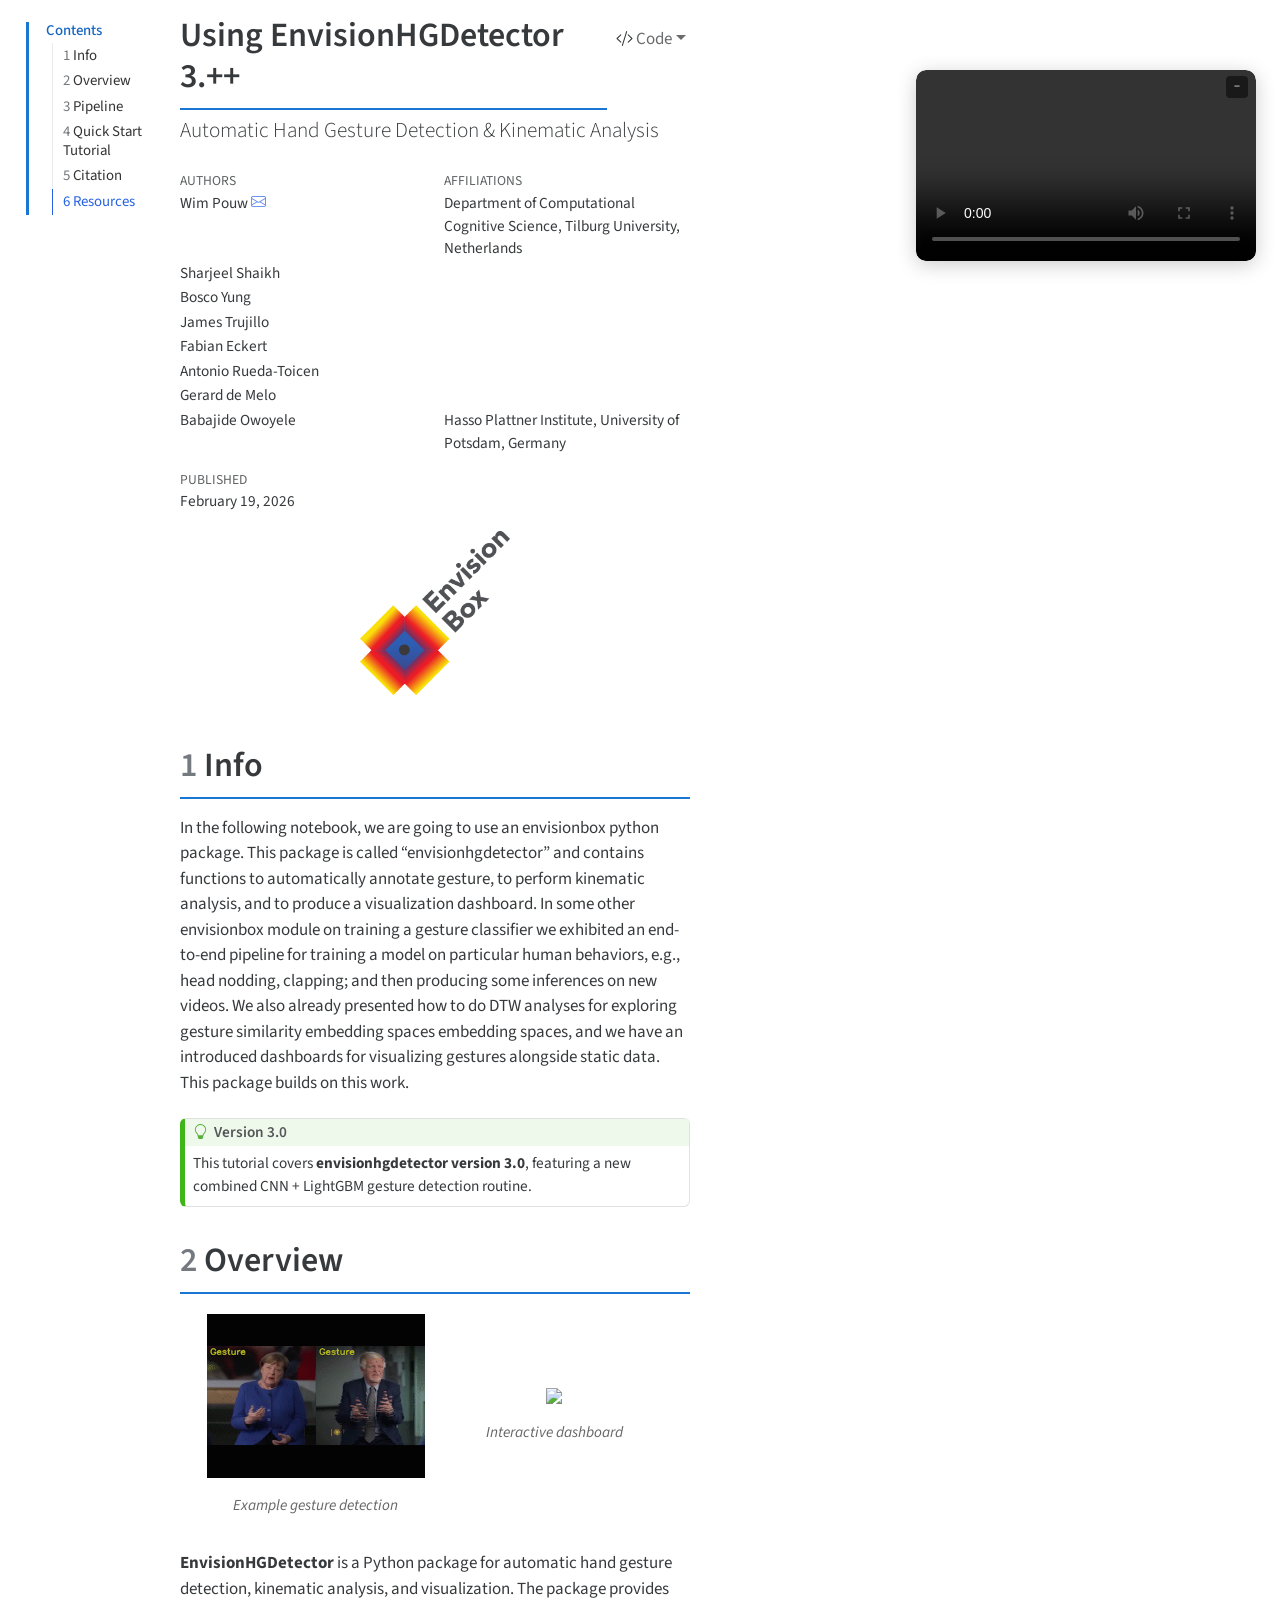
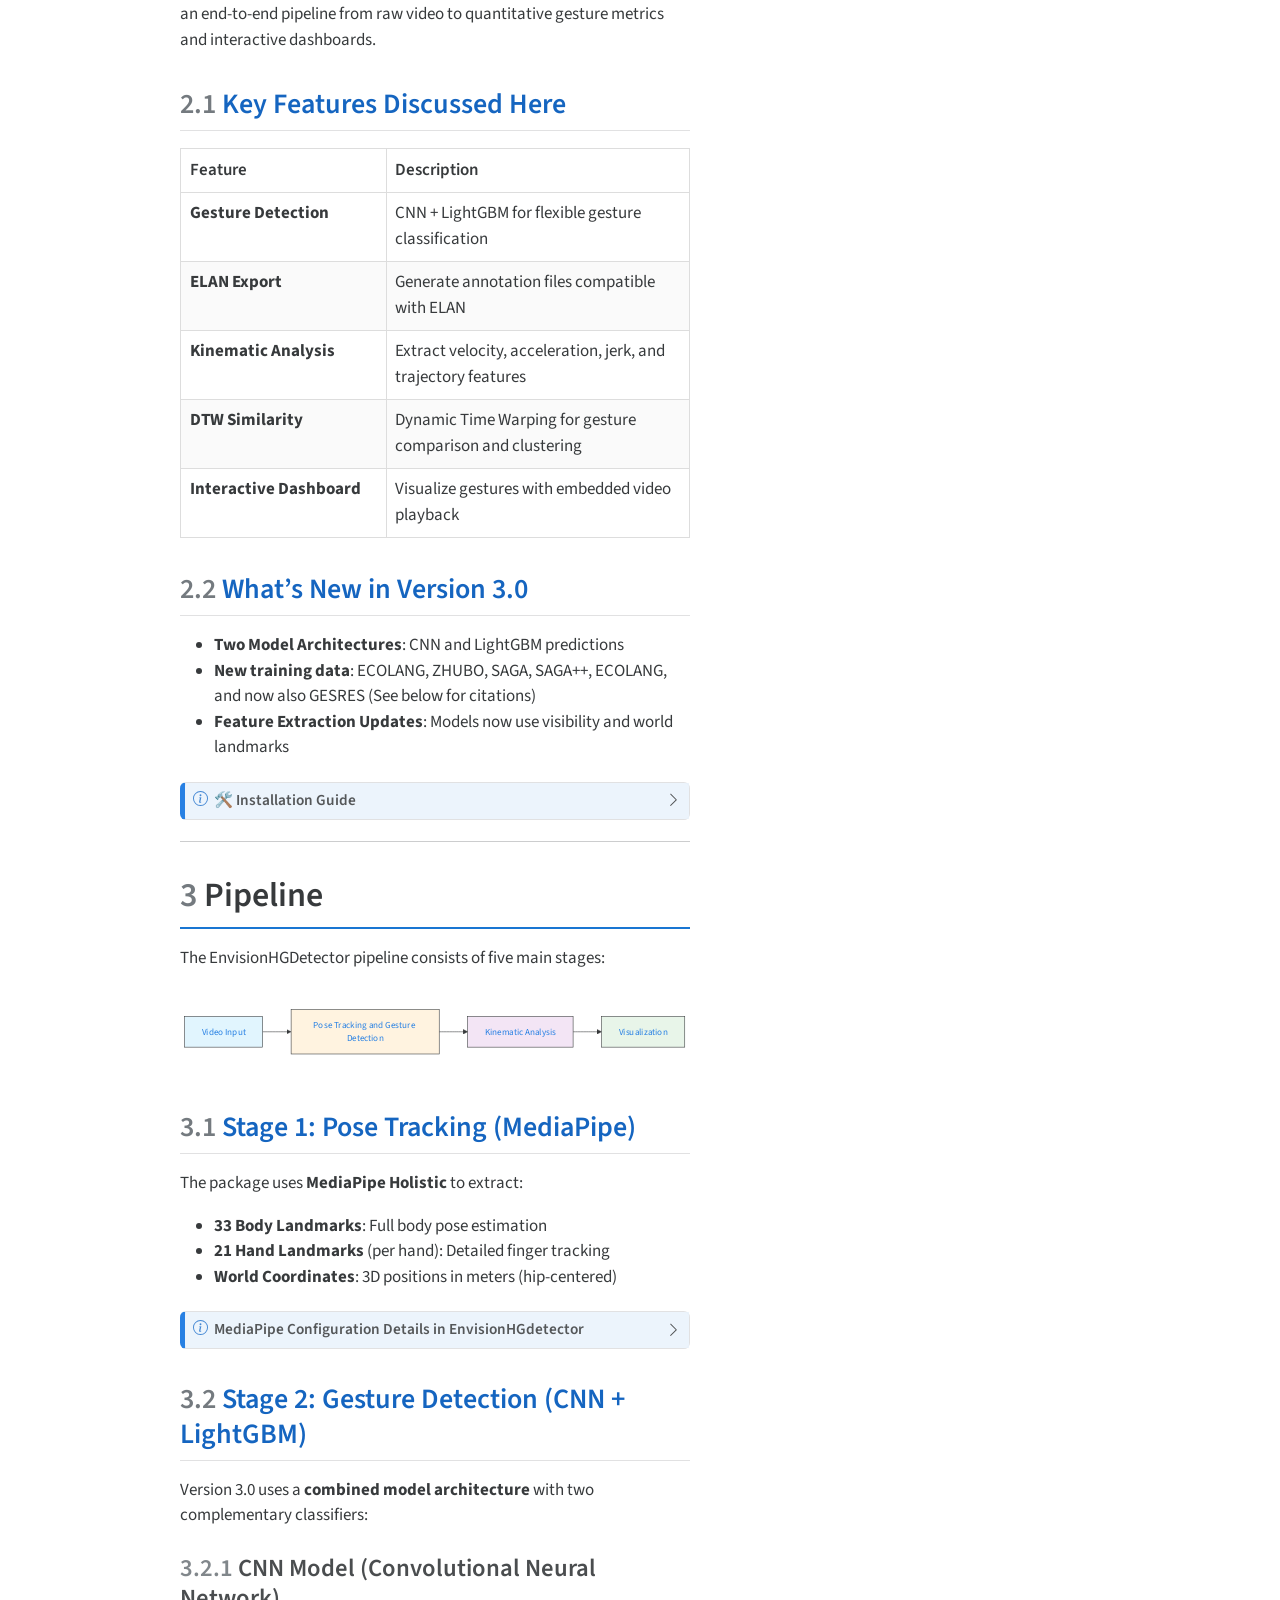
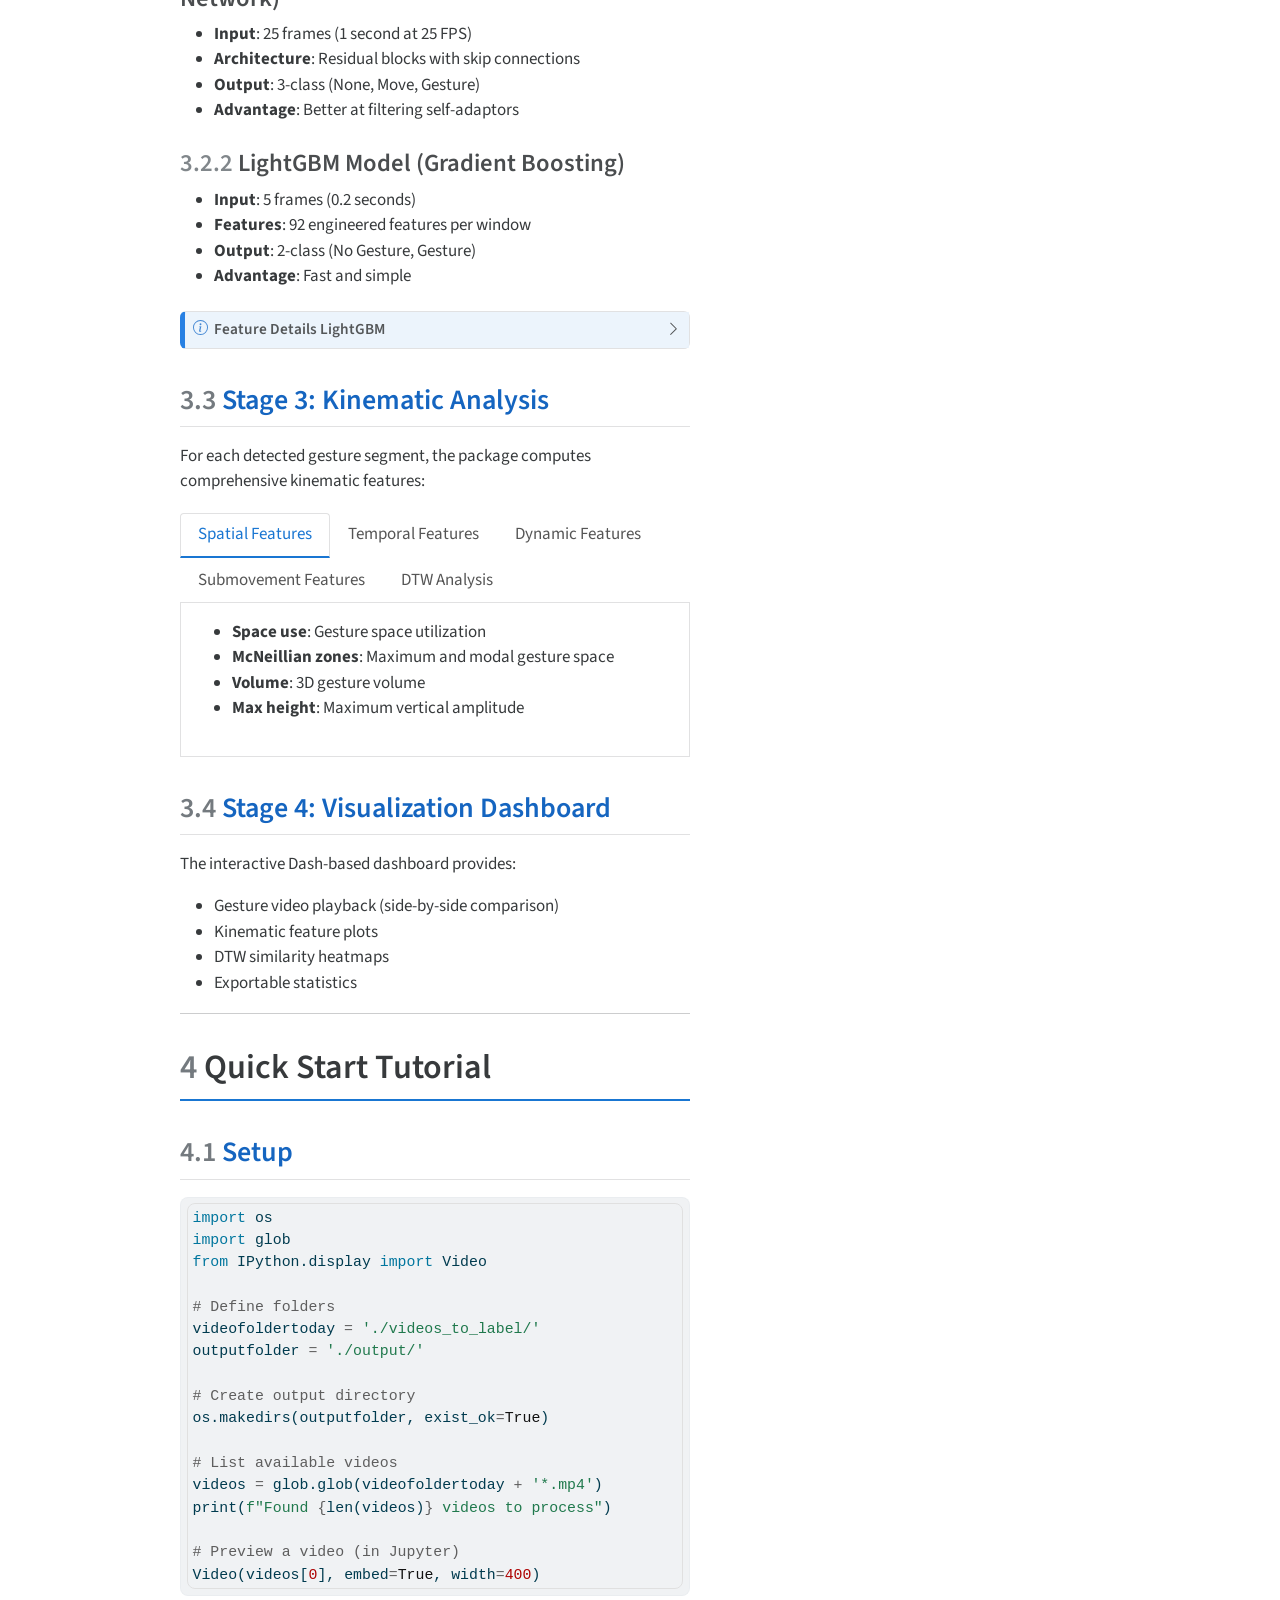
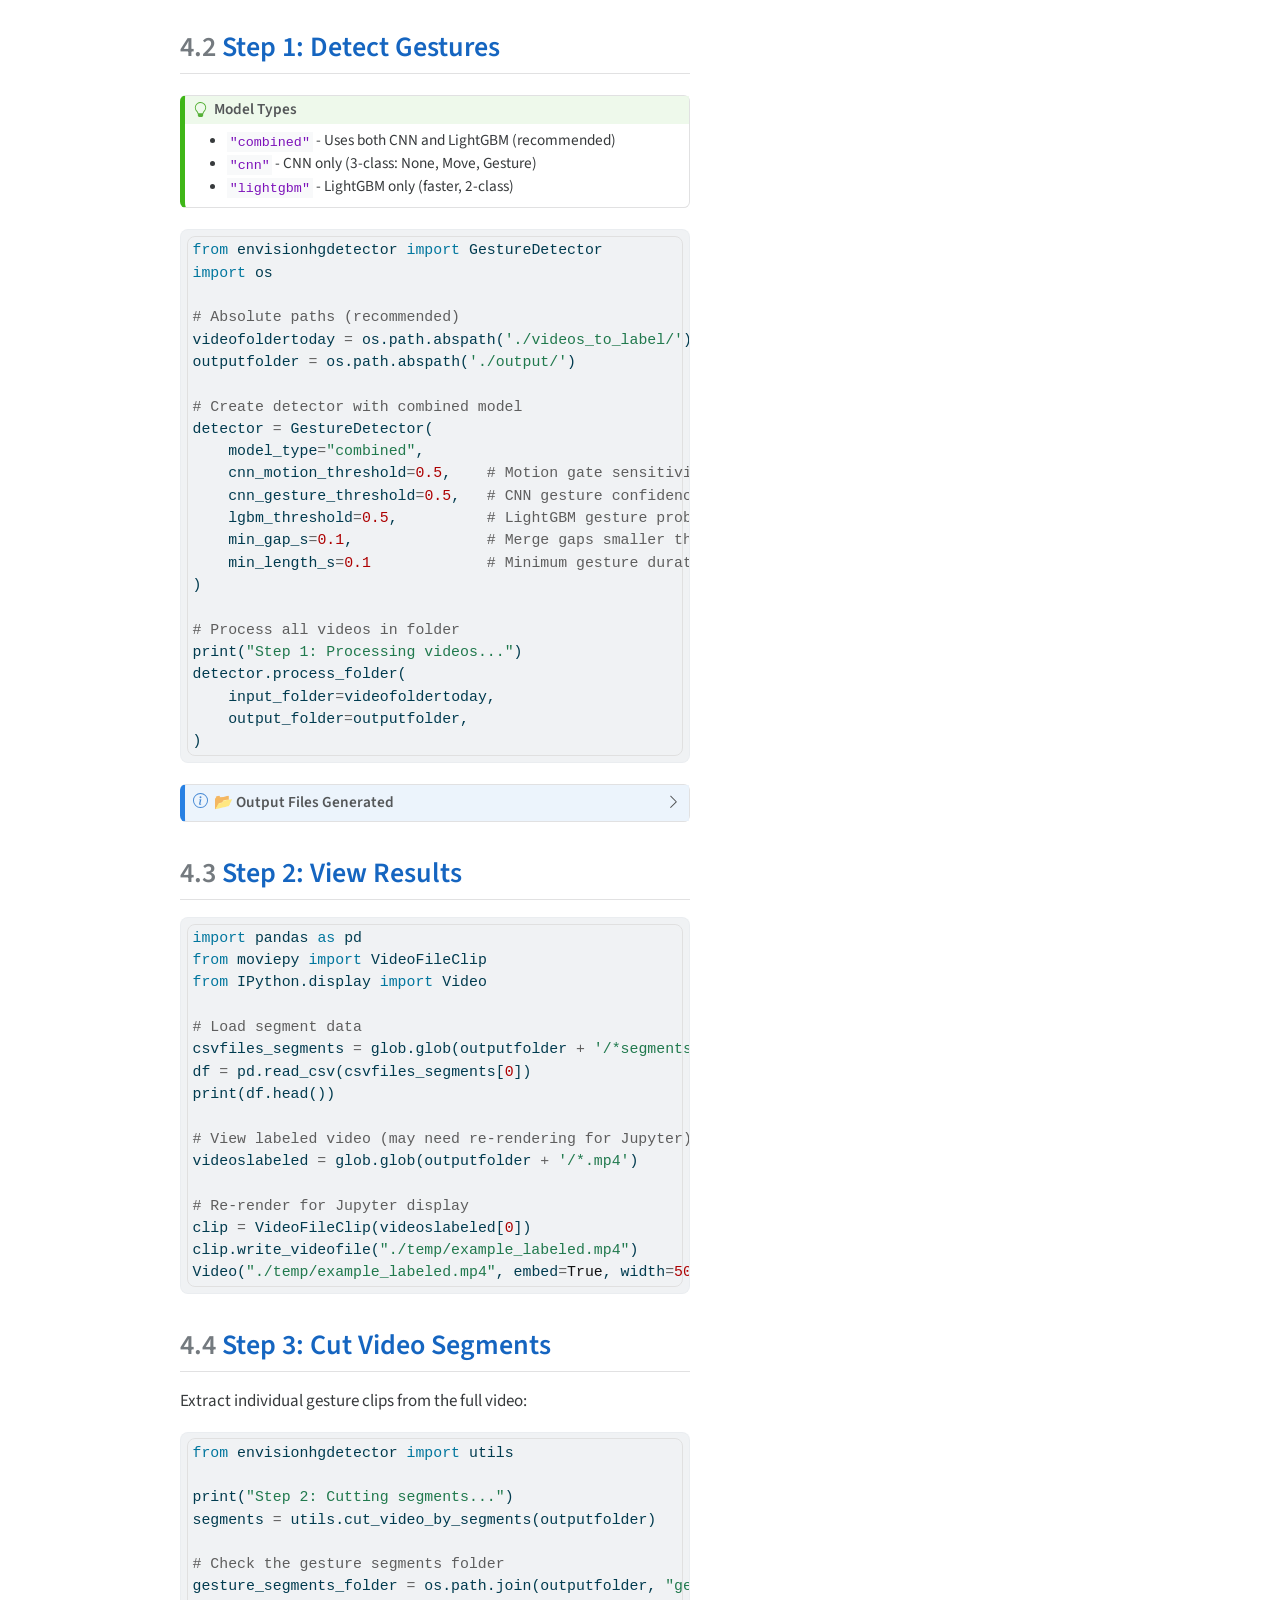
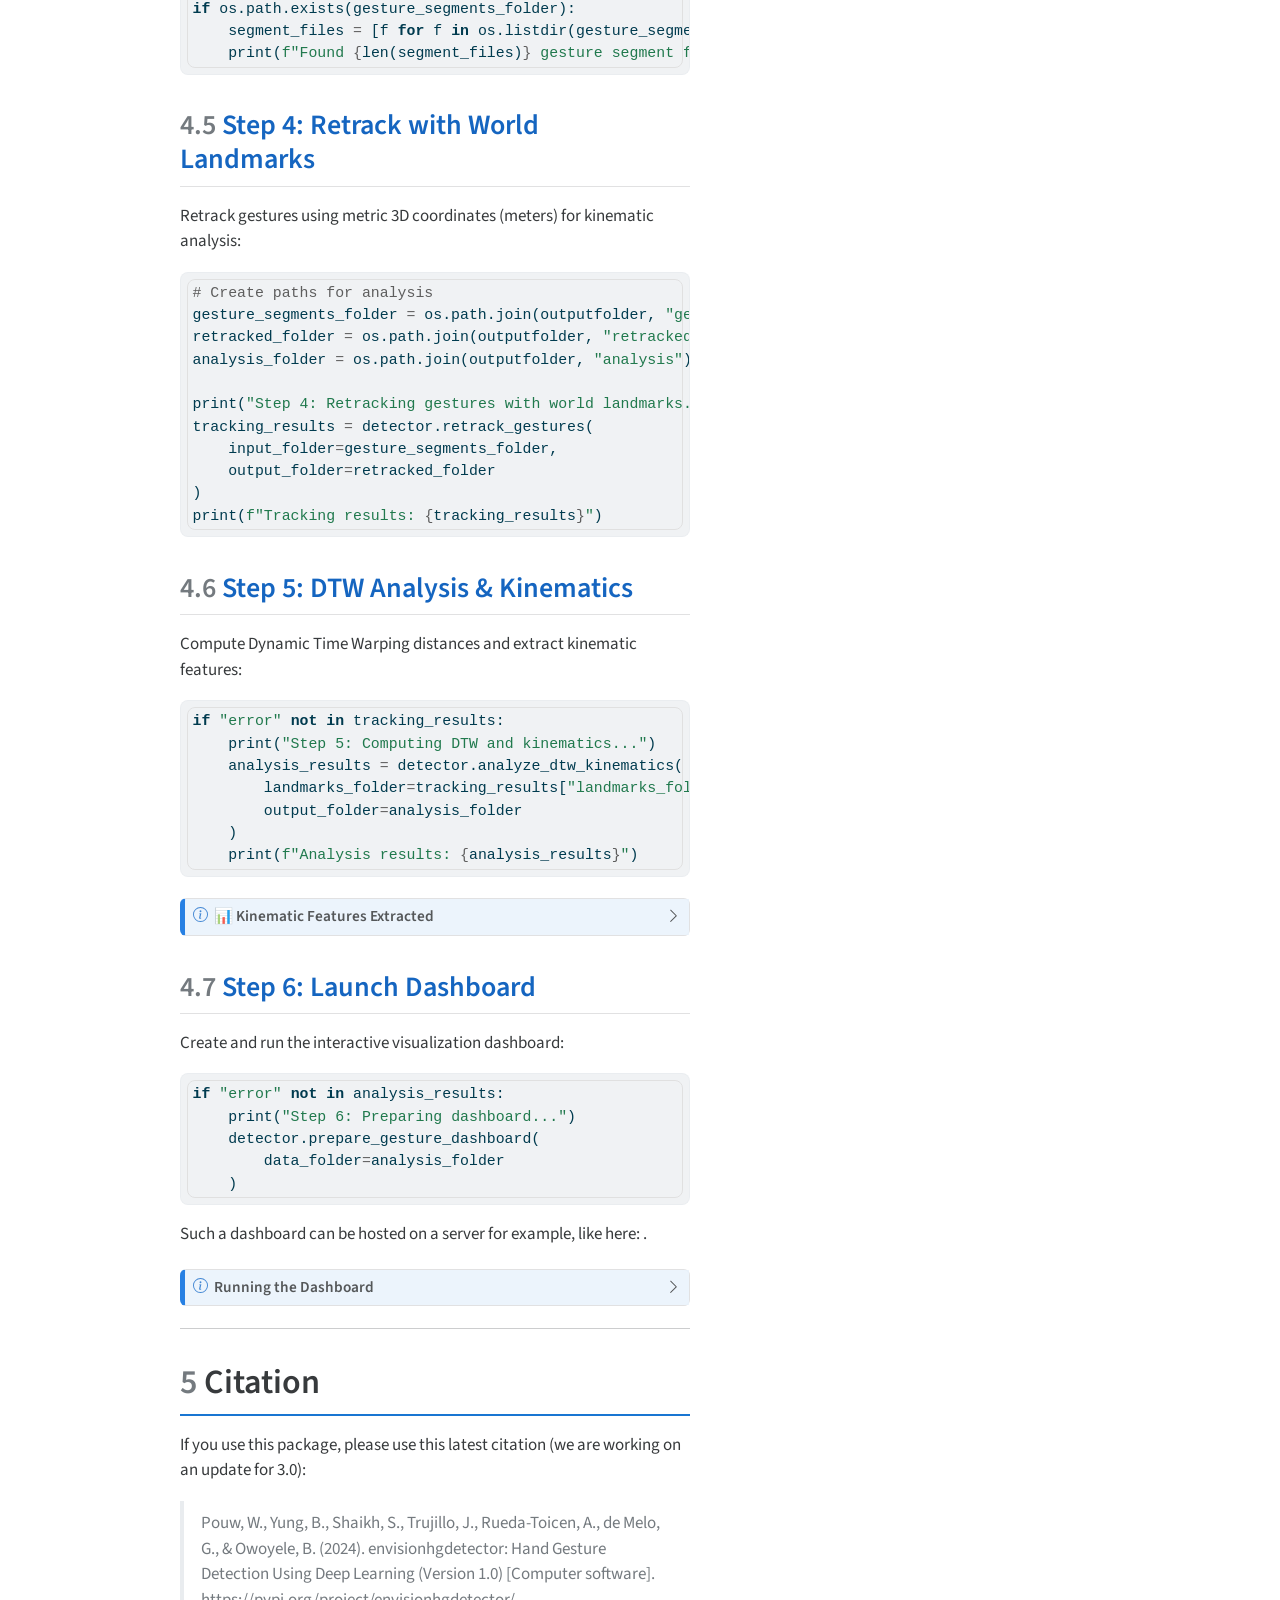
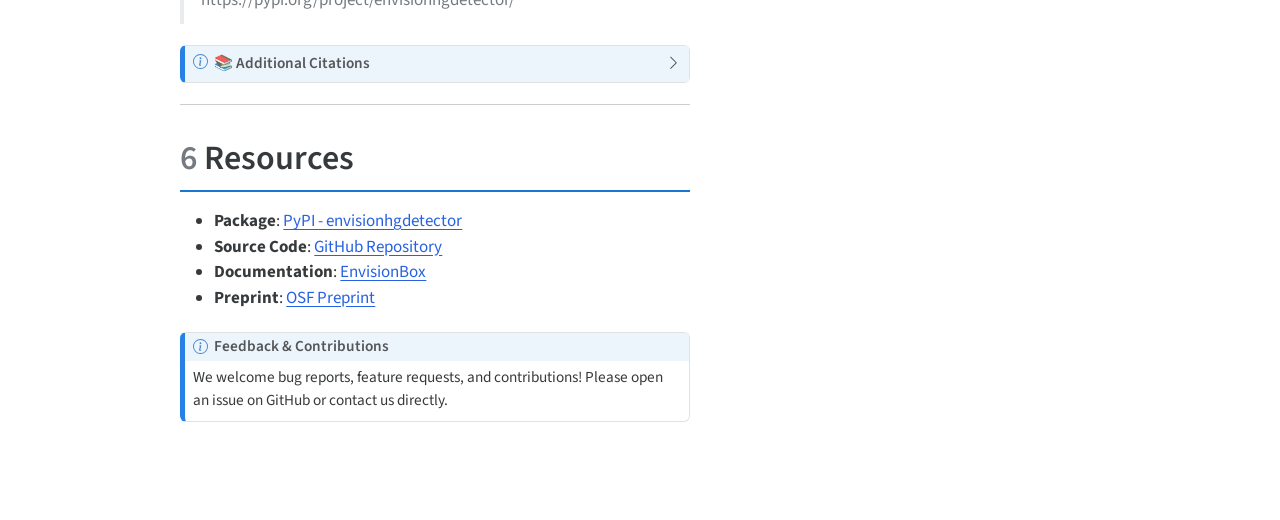
==== commit 5d078c23: "update" ====
--- a/UsingEnvisionHGdetector_3_0.html
+++ b/UsingEnvisionHGdetector_3_0.html
@@ -449,7 +449,7 @@
 <li><strong>Input</strong>: 25 frames (1 second at 25 FPS)</li>
 <li><strong>Architecture</strong>: Residual blocks with skip connections</li>
 <li><strong>Output</strong>: 3-class (None, Move, Gesture)</li>
-<li><strong>Motion Gate</strong>: Pre-filters frames with insufficient movement</li>
+<li><strong>Advantage</strong>: Better at filtering self-adaptors</li>
 </ul>
 </section>
 <section id="lightgbm-model-gradient-boosting" class="level3" data-number="3.2.2">
@@ -458,7 +458,7 @@
 <li><strong>Input</strong>: 5 frames (0.2 seconds)</li>
 <li><strong>Features</strong>: 92 engineered features per window</li>
 <li><strong>Output</strong>: 2-class (No Gesture, Gesture)</li>
-<li><strong>Advantage</strong>: Better at filtering self-adaptors</li>
+<li><strong>Advantage</strong>: Fast and simple</li>
 </ul>
 <div class="callout callout-style-default callout-note callout-titled">
 <div class="callout-header d-flex align-content-center" data-bs-toggle="collapse" data-bs-target=".callout-5-contents" aria-controls="callout-5" aria-expanded="false" aria-label="Toggle callout">
@@ -1845,409 +1845,410 @@
 <span id="cb21-226"><a href="#cb21-226" aria-hidden="true" tabindex="-1"></a><span class="ss">- </span>**Input**: 25 frames (1 second at 25 FPS)</span>
 <span id="cb21-227"><a href="#cb21-227" aria-hidden="true" tabindex="-1"></a><span class="ss">- </span>**Architecture**: Residual blocks with skip connections</span>
 <span id="cb21-228"><a href="#cb21-228" aria-hidden="true" tabindex="-1"></a><span class="ss">- </span>**Output**: 3-class (None, Move, Gesture)</span>
-<span id="cb21-229"><a href="#cb21-229" aria-hidden="true" tabindex="-1"></a><span class="ss">- </span>**Motion Gate**: Pre-filters frames with insufficient movement</span>
+<span id="cb21-229"><a href="#cb21-229" aria-hidden="true" tabindex="-1"></a><span class="ss">- </span>**Advantage**: Better at filtering self-adaptors</span>
 <span id="cb21-230"><a href="#cb21-230" aria-hidden="true" tabindex="-1"></a></span>
 <span id="cb21-231"><a href="#cb21-231" aria-hidden="true" tabindex="-1"></a><span class="fu">### LightGBM Model (Gradient Boosting)</span></span>
 <span id="cb21-232"><a href="#cb21-232" aria-hidden="true" tabindex="-1"></a></span>
 <span id="cb21-233"><a href="#cb21-233" aria-hidden="true" tabindex="-1"></a><span class="ss">- </span>**Input**: 5 frames (0.2 seconds)</span>
 <span id="cb21-234"><a href="#cb21-234" aria-hidden="true" tabindex="-1"></a><span class="ss">- </span>**Features**: 92 engineered features per window</span>
 <span id="cb21-235"><a href="#cb21-235" aria-hidden="true" tabindex="-1"></a><span class="ss">- </span>**Output**: 2-class (No Gesture, Gesture)</span>
-<span id="cb21-236"><a href="#cb21-236" aria-hidden="true" tabindex="-1"></a><span class="ss">- </span>**Advantage**: Better at filtering self-adaptors</span>
+<span id="cb21-236"><a href="#cb21-236" aria-hidden="true" tabindex="-1"></a><span class="ss">- </span>**Advantage**: Fast and simple</span>
 <span id="cb21-237"><a href="#cb21-237" aria-hidden="true" tabindex="-1"></a></span>
-<span id="cb21-238"><a href="#cb21-238" aria-hidden="true" tabindex="-1"></a>::: {.callout-note collapse="true"}</span>
-<span id="cb21-239"><a href="#cb21-239" aria-hidden="true" tabindex="-1"></a><span class="fu">## Feature Details LightGBM</span></span>
-<span id="cb21-240"><a href="#cb21-240" aria-hidden="true" tabindex="-1"></a></span>
-<span id="cb21-241"><a href="#cb21-241" aria-hidden="true" tabindex="-1"></a>The LightGBM model uses **100 features** extracted from 5-frame windows of world landmarks:</span>
-<span id="cb21-242"><a href="#cb21-242" aria-hidden="true" tabindex="-1"></a></span>
-<span id="cb21-243"><a href="#cb21-243" aria-hidden="true" tabindex="-1"></a><span class="pp">|</span> Feature Group <span class="pp">|</span> Count <span class="pp">|</span> Description <span class="pp">|</span></span>
-<span id="cb21-244"><a href="#cb21-244" aria-hidden="true" tabindex="-1"></a><span class="pp">|---------------|-------|-------------|</span></span>
-<span id="cb21-245"><a href="#cb21-245" aria-hidden="true" tabindex="-1"></a><span class="pp">|</span> Current pose <span class="pp">|</span> 18 <span class="pp">|</span> Key joint positions (shoulders, elbows, wrists) <span class="pp">|</span></span>
-<span id="cb21-246"><a href="#cb21-246" aria-hidden="true" tabindex="-1"></a><span class="pp">|</span> Velocity <span class="pp">|</span> 18 <span class="pp">|</span> Frame-to-frame joint velocities <span class="pp">|</span></span>
-<span id="cb21-247"><a href="#cb21-247" aria-hidden="true" tabindex="-1"></a><span class="pp">|</span> Wrist speeds <span class="pp">|</span> 2 <span class="pp">|</span> Left/right wrist speed magnitude <span class="pp">|</span></span>
-<span id="cb21-248"><a href="#cb21-248" aria-hidden="true" tabindex="-1"></a><span class="pp">|</span> Wrist ranges <span class="pp">|</span> 6 <span class="pp">|</span> Position range over window <span class="pp">|</span></span>
-<span id="cb21-249"><a href="#cb21-249" aria-hidden="true" tabindex="-1"></a><span class="pp">|</span> Finger positions <span class="pp">|</span> 18 <span class="pp">|</span> Pinky, index, thumb relative to wrist <span class="pp">|</span></span>
-<span id="cb21-250"><a href="#cb21-250" aria-hidden="true" tabindex="-1"></a><span class="pp">|</span> Finger distances <span class="pp">|</span> 6 <span class="pp">|</span> Inter-finger distances per hand <span class="pp">|</span></span>
-<span id="cb21-251"><a href="#cb21-251" aria-hidden="true" tabindex="-1"></a><span class="pp">|</span> Wrist acceleration <span class="pp">|</span> 2 <span class="pp">|</span> Left/right acceleration <span class="pp">|</span></span>
-<span id="cb21-252"><a href="#cb21-252" aria-hidden="true" tabindex="-1"></a><span class="pp">|</span> Trajectory smoothness <span class="pp">|</span> 2 <span class="pp">|</span> Velocity variation per wrist <span class="pp">|</span></span>
-<span id="cb21-253"><a href="#cb21-253" aria-hidden="true" tabindex="-1"></a><span class="pp">|</span> Wrist height <span class="pp">|</span> 2 <span class="pp">|</span> Height relative to shoulders <span class="pp">|</span></span>
-<span id="cb21-254"><a href="#cb21-254" aria-hidden="true" tabindex="-1"></a><span class="pp">|</span> Wrist spread <span class="pp">|</span> 1 <span class="pp">|</span> Distance between wrists <span class="pp">|</span></span>
-<span id="cb21-255"><a href="#cb21-255" aria-hidden="true" tabindex="-1"></a><span class="pp">|</span> Arm extension <span class="pp">|</span> 2 <span class="pp">|</span> Shoulder-to-wrist distances <span class="pp">|</span></span>
-<span id="cb21-256"><a href="#cb21-256" aria-hidden="true" tabindex="-1"></a><span class="pp">|</span> Total motion <span class="pp">|</span> 1 <span class="pp">|</span> Summed wrist displacement <span class="pp">|</span></span>
-<span id="cb21-257"><a href="#cb21-257" aria-hidden="true" tabindex="-1"></a><span class="pp">|</span> Symmetry features <span class="pp">|</span> 2 <span class="pp">|</span> Position &amp; motion symmetry <span class="pp">|</span></span>
-<span id="cb21-258"><a href="#cb21-258" aria-hidden="true" tabindex="-1"></a><span class="pp">|</span> Visibility scores <span class="pp">|</span> 20 <span class="pp">|</span> Current, mean, and min visibility <span class="pp">|</span></span>
-<span id="cb21-259"><a href="#cb21-259" aria-hidden="true" tabindex="-1"></a><span class="pp">|</span> **Total** | **100** <span class="pp">|</span> <span class="pp">|</span></span>
-<span id="cb21-260"><a href="#cb21-260" aria-hidden="true" tabindex="-1"></a>:::</span>
-<span id="cb21-261"><a href="#cb21-261" aria-hidden="true" tabindex="-1"></a></span>
-<span id="cb21-262"><a href="#cb21-262" aria-hidden="true" tabindex="-1"></a><span class="fu">## Stage 3: Kinematic Analysis</span></span>
-<span id="cb21-263"><a href="#cb21-263" aria-hidden="true" tabindex="-1"></a></span>
-<span id="cb21-264"><a href="#cb21-264" aria-hidden="true" tabindex="-1"></a>For each detected gesture segment, the package computes comprehensive kinematic features:</span>
-<span id="cb21-265"><a href="#cb21-265" aria-hidden="true" tabindex="-1"></a></span>
-<span id="cb21-266"><a href="#cb21-266" aria-hidden="true" tabindex="-1"></a>::: {.panel-tabset}</span>
-<span id="cb21-267"><a href="#cb21-267" aria-hidden="true" tabindex="-1"></a><span class="fu">### Spatial Features</span></span>
-<span id="cb21-268"><a href="#cb21-268" aria-hidden="true" tabindex="-1"></a></span>
-<span id="cb21-269"><a href="#cb21-269" aria-hidden="true" tabindex="-1"></a><span class="ss">- </span>**Space use**: Gesture space utilization</span>
-<span id="cb21-270"><a href="#cb21-270" aria-hidden="true" tabindex="-1"></a><span class="ss">- </span>**McNeillian zones**: Maximum and modal gesture space</span>
-<span id="cb21-271"><a href="#cb21-271" aria-hidden="true" tabindex="-1"></a><span class="ss">- </span>**Volume**: 3D gesture volume</span>
-<span id="cb21-272"><a href="#cb21-272" aria-hidden="true" tabindex="-1"></a><span class="ss">- </span>**Max height**: Maximum vertical amplitude</span>
-<span id="cb21-273"><a href="#cb21-273" aria-hidden="true" tabindex="-1"></a></span>
-<span id="cb21-274"><a href="#cb21-274" aria-hidden="true" tabindex="-1"></a><span class="fu">### Temporal Features</span></span>
-<span id="cb21-275"><a href="#cb21-275" aria-hidden="true" tabindex="-1"></a></span>
-<span id="cb21-276"><a href="#cb21-276" aria-hidden="true" tabindex="-1"></a><span class="ss">- </span>**Duration**: Total gesture time</span>
-<span id="cb21-277"><a href="#cb21-277" aria-hidden="true" tabindex="-1"></a><span class="ss">- </span>**Hold count**: Number of pauses</span>
-<span id="cb21-278"><a href="#cb21-278" aria-hidden="true" tabindex="-1"></a><span class="ss">- </span>**Hold time**: Total time in holds</span>
-<span id="cb21-279"><a href="#cb21-279" aria-hidden="true" tabindex="-1"></a><span class="ss">- </span>**Hold avg duration**: Mean pause length</span>
-<span id="cb21-280"><a href="#cb21-280" aria-hidden="true" tabindex="-1"></a></span>
-<span id="cb21-281"><a href="#cb21-281" aria-hidden="true" tabindex="-1"></a><span class="fu">### Dynamic Features</span></span>
-<span id="cb21-282"><a href="#cb21-282" aria-hidden="true" tabindex="-1"></a></span>
-<span id="cb21-283"><a href="#cb21-283" aria-hidden="true" tabindex="-1"></a><span class="ss">- </span>**Peak/mean speed**: Hand and elbow velocities</span>
-<span id="cb21-284"><a href="#cb21-284" aria-hidden="true" tabindex="-1"></a><span class="ss">- </span>**Peak acceleration**: Maximum acceleration</span>
-<span id="cb21-285"><a href="#cb21-285" aria-hidden="true" tabindex="-1"></a><span class="ss">- </span>**Peak deceleration**: Maximum deceleration</span>
-<span id="cb21-286"><a href="#cb21-286" aria-hidden="true" tabindex="-1"></a><span class="ss">- </span>**Peak jerk**: Maximum jerk (smoothness)</span>
-<span id="cb21-287"><a href="#cb21-287" aria-hidden="true" tabindex="-1"></a></span>
-<span id="cb21-288"><a href="#cb21-288" aria-hidden="true" tabindex="-1"></a><span class="fu">### Submovement Features</span></span>
-<span id="cb21-289"><a href="#cb21-289" aria-hidden="true" tabindex="-1"></a></span>
-<span id="cb21-290"><a href="#cb21-290" aria-hidden="true" tabindex="-1"></a><span class="ss">- </span>**Submovement count**: Number of velocity peaks</span>
-<span id="cb21-291"><a href="#cb21-291" aria-hidden="true" tabindex="-1"></a><span class="ss">- </span>**Submovement peaks**: Peak velocities</span>
-<span id="cb21-292"><a href="#cb21-292" aria-hidden="true" tabindex="-1"></a><span class="ss">- </span>**Mean amplitude**: Average submovement size</span>
-<span id="cb21-293"><a href="#cb21-293" aria-hidden="true" tabindex="-1"></a></span>
-<span id="cb21-294"><a href="#cb21-294" aria-hidden="true" tabindex="-1"></a><span class="fu">### DTW Analysis</span></span>
-<span id="cb21-295"><a href="#cb21-295" aria-hidden="true" tabindex="-1"></a></span>
-<span id="cb21-296"><a href="#cb21-296" aria-hidden="true" tabindex="-1"></a><span class="ss">- </span>Gesture similarity matrix</span>
-<span id="cb21-297"><a href="#cb21-297" aria-hidden="true" tabindex="-1"></a><span class="ss">- </span>Cluster assignments</span>
-<span id="cb21-298"><a href="#cb21-298" aria-hidden="true" tabindex="-1"></a><span class="ss">- </span>Representative gestures</span>
-<span id="cb21-299"><a href="#cb21-299" aria-hidden="true" tabindex="-1"></a></span>
-<span id="cb21-300"><a href="#cb21-300" aria-hidden="true" tabindex="-1"></a>The DTW calculation is a classic dependent multivariate DTW with no warping constraints based on the upper limb keypoints. At some point we want to change this to more state-of-the-art variants of DTW.</span>
-<span id="cb21-301"><a href="#cb21-301" aria-hidden="true" tabindex="-1"></a>:::</span>
-<span id="cb21-302"><a href="#cb21-302" aria-hidden="true" tabindex="-1"></a></span>
-<span id="cb21-303"><a href="#cb21-303" aria-hidden="true" tabindex="-1"></a><span class="fu">## Stage 4: Visualization Dashboard</span></span>
-<span id="cb21-304"><a href="#cb21-304" aria-hidden="true" tabindex="-1"></a></span>
-<span id="cb21-305"><a href="#cb21-305" aria-hidden="true" tabindex="-1"></a>The interactive Dash-based dashboard provides:</span>
-<span id="cb21-306"><a href="#cb21-306" aria-hidden="true" tabindex="-1"></a></span>
-<span id="cb21-307"><a href="#cb21-307" aria-hidden="true" tabindex="-1"></a><span class="ss">- </span>Gesture video playback (side-by-side comparison)</span>
-<span id="cb21-308"><a href="#cb21-308" aria-hidden="true" tabindex="-1"></a><span class="ss">- </span>Kinematic feature plots</span>
-<span id="cb21-309"><a href="#cb21-309" aria-hidden="true" tabindex="-1"></a><span class="ss">- </span>DTW similarity heatmaps</span>
-<span id="cb21-310"><a href="#cb21-310" aria-hidden="true" tabindex="-1"></a><span class="ss">- </span>Exportable statistics</span>
-<span id="cb21-311"><a href="#cb21-311" aria-hidden="true" tabindex="-1"></a></span>
-<span id="cb21-312"><a href="#cb21-312" aria-hidden="true" tabindex="-1"></a>---</span>
-<span id="cb21-313"><a href="#cb21-313" aria-hidden="true" tabindex="-1"></a></span>
-<span id="cb21-314"><a href="#cb21-314" aria-hidden="true" tabindex="-1"></a><span class="fu"># Quick Start Tutorial</span></span>
-<span id="cb21-315"><a href="#cb21-315" aria-hidden="true" tabindex="-1"></a></span>
-<span id="cb21-316"><a href="#cb21-316" aria-hidden="true" tabindex="-1"></a><span class="fu">## Setup</span></span>
-<span id="cb21-317"><a href="#cb21-317" aria-hidden="true" tabindex="-1"></a></span>
-<span id="cb21-320"><a href="#cb21-320" aria-hidden="true" tabindex="-1"></a><span class="in">```{python}</span></span>
-<span id="cb21-321"><a href="#cb21-321" aria-hidden="true" tabindex="-1"></a><span class="co">#| eval: false</span></span>
-<span id="cb21-322"><a href="#cb21-322" aria-hidden="true" tabindex="-1"></a><span class="co">#| code-fold: false</span></span>
-<span id="cb21-323"><a href="#cb21-323" aria-hidden="true" tabindex="-1"></a></span>
-<span id="cb21-324"><a href="#cb21-324" aria-hidden="true" tabindex="-1"></a><span class="im">import</span> os</span>
-<span id="cb21-325"><a href="#cb21-325" aria-hidden="true" tabindex="-1"></a><span class="im">import</span> glob</span>
-<span id="cb21-326"><a href="#cb21-326" aria-hidden="true" tabindex="-1"></a><span class="im">from</span> IPython.display <span class="im">import</span> Video</span>
-<span id="cb21-327"><a href="#cb21-327" aria-hidden="true" tabindex="-1"></a></span>
-<span id="cb21-328"><a href="#cb21-328" aria-hidden="true" tabindex="-1"></a><span class="co"># Define folders</span></span>
-<span id="cb21-329"><a href="#cb21-329" aria-hidden="true" tabindex="-1"></a>videofoldertoday <span class="op">=</span> <span class="st">'./videos_to_label/'</span></span>
-<span id="cb21-330"><a href="#cb21-330" aria-hidden="true" tabindex="-1"></a>outputfolder <span class="op">=</span> <span class="st">'./output/'</span></span>
-<span id="cb21-331"><a href="#cb21-331" aria-hidden="true" tabindex="-1"></a></span>
-<span id="cb21-332"><a href="#cb21-332" aria-hidden="true" tabindex="-1"></a><span class="co"># Create output directory</span></span>
-<span id="cb21-333"><a href="#cb21-333" aria-hidden="true" tabindex="-1"></a>os.makedirs(outputfolder, exist_ok<span class="op">=</span><span class="va">True</span>)</span>
-<span id="cb21-334"><a href="#cb21-334" aria-hidden="true" tabindex="-1"></a></span>
-<span id="cb21-335"><a href="#cb21-335" aria-hidden="true" tabindex="-1"></a><span class="co"># List available videos</span></span>
-<span id="cb21-336"><a href="#cb21-336" aria-hidden="true" tabindex="-1"></a>videos <span class="op">=</span> glob.glob(videofoldertoday <span class="op">+</span> <span class="st">'*.mp4'</span>)</span>
-<span id="cb21-337"><a href="#cb21-337" aria-hidden="true" tabindex="-1"></a><span class="bu">print</span>(<span class="ss">f"Found </span><span class="sc">{</span><span class="bu">len</span>(videos)<span class="sc">}</span><span class="ss"> videos to process"</span>)</span>
-<span id="cb21-338"><a href="#cb21-338" aria-hidden="true" tabindex="-1"></a></span>
-<span id="cb21-339"><a href="#cb21-339" aria-hidden="true" tabindex="-1"></a><span class="co"># Preview a video (in Jupyter)</span></span>
-<span id="cb21-340"><a href="#cb21-340" aria-hidden="true" tabindex="-1"></a>Video(videos[<span class="dv">0</span>], embed<span class="op">=</span><span class="va">True</span>, width<span class="op">=</span><span class="dv">400</span>)</span>
-<span id="cb21-341"><a href="#cb21-341" aria-hidden="true" tabindex="-1"></a><span class="in">```</span></span>
-<span id="cb21-342"><a href="#cb21-342" aria-hidden="true" tabindex="-1"></a></span>
-<span id="cb21-343"><a href="#cb21-343" aria-hidden="true" tabindex="-1"></a><span class="fu">## Step 1: Detect Gestures</span></span>
-<span id="cb21-344"><a href="#cb21-344" aria-hidden="true" tabindex="-1"></a></span>
-<span id="cb21-345"><a href="#cb21-345" aria-hidden="true" tabindex="-1"></a>::: {.callout-tip}</span>
-<span id="cb21-346"><a href="#cb21-346" aria-hidden="true" tabindex="-1"></a><span class="fu">## Model Types</span></span>
-<span id="cb21-347"><a href="#cb21-347" aria-hidden="true" tabindex="-1"></a><span class="ss">- </span><span class="in">`"combined"`</span> - Uses both CNN and LightGBM (recommended)</span>
-<span id="cb21-348"><a href="#cb21-348" aria-hidden="true" tabindex="-1"></a><span class="ss">- </span><span class="in">`"cnn"`</span> - CNN only (3-class: None, Move, Gesture)</span>
-<span id="cb21-349"><a href="#cb21-349" aria-hidden="true" tabindex="-1"></a><span class="ss">- </span><span class="in">`"lightgbm"`</span> - LightGBM only (faster, 2-class)</span>
-<span id="cb21-350"><a href="#cb21-350" aria-hidden="true" tabindex="-1"></a>:::</span>
-<span id="cb21-351"><a href="#cb21-351" aria-hidden="true" tabindex="-1"></a></span>
-<span id="cb21-354"><a href="#cb21-354" aria-hidden="true" tabindex="-1"></a><span class="in">```{python}</span></span>
-<span id="cb21-355"><a href="#cb21-355" aria-hidden="true" tabindex="-1"></a><span class="co">#| eval: false</span></span>
-<span id="cb21-356"><a href="#cb21-356" aria-hidden="true" tabindex="-1"></a><span class="co">#| code-fold: false</span></span>
-<span id="cb21-357"><a href="#cb21-357" aria-hidden="true" tabindex="-1"></a></span>
-<span id="cb21-358"><a href="#cb21-358" aria-hidden="true" tabindex="-1"></a><span class="im">from</span> envisionhgdetector <span class="im">import</span> GestureDetector</span>
-<span id="cb21-359"><a href="#cb21-359" aria-hidden="true" tabindex="-1"></a><span class="im">import</span> os</span>
-<span id="cb21-360"><a href="#cb21-360" aria-hidden="true" tabindex="-1"></a></span>
-<span id="cb21-361"><a href="#cb21-361" aria-hidden="true" tabindex="-1"></a><span class="co"># Absolute paths (recommended)</span></span>
-<span id="cb21-362"><a href="#cb21-362" aria-hidden="true" tabindex="-1"></a>videofoldertoday <span class="op">=</span> os.path.abspath(<span class="st">'./videos_to_label/'</span>)</span>
-<span id="cb21-363"><a href="#cb21-363" aria-hidden="true" tabindex="-1"></a>outputfolder <span class="op">=</span> os.path.abspath(<span class="st">'./output/'</span>)</span>
-<span id="cb21-364"><a href="#cb21-364" aria-hidden="true" tabindex="-1"></a></span>
-<span id="cb21-365"><a href="#cb21-365" aria-hidden="true" tabindex="-1"></a><span class="co"># Create detector with combined model</span></span>
-<span id="cb21-366"><a href="#cb21-366" aria-hidden="true" tabindex="-1"></a>detector <span class="op">=</span> GestureDetector(</span>
-<span id="cb21-367"><a href="#cb21-367" aria-hidden="true" tabindex="-1"></a>    model_type<span class="op">=</span><span class="st">"combined"</span>,</span>
-<span id="cb21-368"><a href="#cb21-368" aria-hidden="true" tabindex="-1"></a>    cnn_motion_threshold<span class="op">=</span><span class="fl">0.5</span>,    <span class="co"># Motion gate sensitivity</span></span>
-<span id="cb21-369"><a href="#cb21-369" aria-hidden="true" tabindex="-1"></a>    cnn_gesture_threshold<span class="op">=</span><span class="fl">0.5</span>,   <span class="co"># CNN gesture confidence</span></span>
-<span id="cb21-370"><a href="#cb21-370" aria-hidden="true" tabindex="-1"></a>    lgbm_threshold<span class="op">=</span><span class="fl">0.5</span>,          <span class="co"># LightGBM gesture probability</span></span>
-<span id="cb21-371"><a href="#cb21-371" aria-hidden="true" tabindex="-1"></a>    min_gap_s<span class="op">=</span><span class="fl">0.1</span>,               <span class="co"># Merge gaps smaller than this</span></span>
-<span id="cb21-372"><a href="#cb21-372" aria-hidden="true" tabindex="-1"></a>    min_length_s<span class="op">=</span><span class="fl">0.1</span>             <span class="co"># Minimum gesture duration</span></span>
-<span id="cb21-373"><a href="#cb21-373" aria-hidden="true" tabindex="-1"></a>)</span>
-<span id="cb21-374"><a href="#cb21-374" aria-hidden="true" tabindex="-1"></a></span>
-<span id="cb21-375"><a href="#cb21-375" aria-hidden="true" tabindex="-1"></a><span class="co"># Process all videos in folder</span></span>
-<span id="cb21-376"><a href="#cb21-376" aria-hidden="true" tabindex="-1"></a><span class="bu">print</span>(<span class="st">"Step 1: Processing videos..."</span>)</span>
-<span id="cb21-377"><a href="#cb21-377" aria-hidden="true" tabindex="-1"></a>detector.process_folder(</span>
-<span id="cb21-378"><a href="#cb21-378" aria-hidden="true" tabindex="-1"></a>    input_folder<span class="op">=</span>videofoldertoday,</span>
-<span id="cb21-379"><a href="#cb21-379" aria-hidden="true" tabindex="-1"></a>    output_folder<span class="op">=</span>outputfolder,</span>
-<span id="cb21-380"><a href="#cb21-380" aria-hidden="true" tabindex="-1"></a>)</span>
-<span id="cb21-381"><a href="#cb21-381" aria-hidden="true" tabindex="-1"></a><span class="in">```</span></span>
-<span id="cb21-382"><a href="#cb21-382" aria-hidden="true" tabindex="-1"></a></span>
-<span id="cb21-383"><a href="#cb21-383" aria-hidden="true" tabindex="-1"></a>::: {.callout-note collapse="true"}</span>
-<span id="cb21-384"><a href="#cb21-384" aria-hidden="true" tabindex="-1"></a><span class="fu">## 📂 Output Files Generated</span></span>
-<span id="cb21-385"><a href="#cb21-385" aria-hidden="true" tabindex="-1"></a></span>
-<span id="cb21-386"><a href="#cb21-386" aria-hidden="true" tabindex="-1"></a>After processing, check your output folder:</span>
-<span id="cb21-387"><a href="#cb21-387" aria-hidden="true" tabindex="-1"></a></span>
-<span id="cb21-390"><a href="#cb21-390" aria-hidden="true" tabindex="-1"></a><span class="in">```{python}</span></span>
-<span id="cb21-391"><a href="#cb21-391" aria-hidden="true" tabindex="-1"></a><span class="co">#| eval: false</span></span>
-<span id="cb21-392"><a href="#cb21-392" aria-hidden="true" tabindex="-1"></a></span>
-<span id="cb21-393"><a href="#cb21-393" aria-hidden="true" tabindex="-1"></a><span class="im">import</span> glob</span>
-<span id="cb21-394"><a href="#cb21-394" aria-hidden="true" tabindex="-1"></a><span class="im">import</span> os</span>
-<span id="cb21-395"><a href="#cb21-395" aria-hidden="true" tabindex="-1"></a></span>
-<span id="cb21-396"><a href="#cb21-396" aria-hidden="true" tabindex="-1"></a><span class="co"># List all output files</span></span>
-<span id="cb21-397"><a href="#cb21-397" aria-hidden="true" tabindex="-1"></a>outputfiles <span class="op">=</span> glob.glob(outputfolder <span class="op">+</span> <span class="st">'/*'</span>)</span>
-<span id="cb21-398"><a href="#cb21-398" aria-hidden="true" tabindex="-1"></a><span class="cf">for</span> <span class="bu">file</span> <span class="kw">in</span> outputfiles:</span>
-<span id="cb21-399"><a href="#cb21-399" aria-hidden="true" tabindex="-1"></a>    <span class="bu">print</span>(os.path.basename(<span class="bu">file</span>))</span>
-<span id="cb21-400"><a href="#cb21-400" aria-hidden="true" tabindex="-1"></a><span class="in">```</span></span>
-<span id="cb21-401"><a href="#cb21-401" aria-hidden="true" tabindex="-1"></a></span>
-<span id="cb21-402"><a href="#cb21-402" aria-hidden="true" tabindex="-1"></a>Files created per video:</span>
-<span id="cb21-403"><a href="#cb21-403" aria-hidden="true" tabindex="-1"></a><span class="ss">- </span><span class="in">`video_name_predictions.csv`</span> - Frame-by-frame predictions</span>
-<span id="cb21-404"><a href="#cb21-404" aria-hidden="true" tabindex="-1"></a><span class="ss">- </span><span class="in">`video_name_segments.csv`</span> - Gesture segment list  </span>
-<span id="cb21-405"><a href="#cb21-405" aria-hidden="true" tabindex="-1"></a><span class="ss">- </span><span class="in">`video_name_labeled.mp4`</span> - Annotated video</span>
-<span id="cb21-406"><a href="#cb21-406" aria-hidden="true" tabindex="-1"></a><span class="ss">- </span><span class="in">`video_name.eaf`</span> - ELAN annotation file</span>
-<span id="cb21-407"><a href="#cb21-407" aria-hidden="true" tabindex="-1"></a>:::</span>
-<span id="cb21-408"><a href="#cb21-408" aria-hidden="true" tabindex="-1"></a></span>
-<span id="cb21-409"><a href="#cb21-409" aria-hidden="true" tabindex="-1"></a><span class="fu">## Step 2: View Results</span></span>
-<span id="cb21-410"><a href="#cb21-410" aria-hidden="true" tabindex="-1"></a></span>
-<span id="cb21-413"><a href="#cb21-413" aria-hidden="true" tabindex="-1"></a><span class="in">```{python}</span></span>
-<span id="cb21-414"><a href="#cb21-414" aria-hidden="true" tabindex="-1"></a><span class="co">#| eval: false</span></span>
-<span id="cb21-415"><a href="#cb21-415" aria-hidden="true" tabindex="-1"></a><span class="co">#| code-fold: false</span></span>
-<span id="cb21-416"><a href="#cb21-416" aria-hidden="true" tabindex="-1"></a></span>
-<span id="cb21-417"><a href="#cb21-417" aria-hidden="true" tabindex="-1"></a><span class="im">import</span> pandas <span class="im">as</span> pd</span>
-<span id="cb21-418"><a href="#cb21-418" aria-hidden="true" tabindex="-1"></a><span class="im">from</span> moviepy <span class="im">import</span> VideoFileClip</span>
-<span id="cb21-419"><a href="#cb21-419" aria-hidden="true" tabindex="-1"></a><span class="im">from</span> IPython.display <span class="im">import</span> Video</span>
-<span id="cb21-420"><a href="#cb21-420" aria-hidden="true" tabindex="-1"></a></span>
-<span id="cb21-421"><a href="#cb21-421" aria-hidden="true" tabindex="-1"></a><span class="co"># Load segment data</span></span>
-<span id="cb21-422"><a href="#cb21-422" aria-hidden="true" tabindex="-1"></a>csvfiles_segments <span class="op">=</span> glob.glob(outputfolder <span class="op">+</span> <span class="st">'/*segments.csv'</span>)</span>
-<span id="cb21-423"><a href="#cb21-423" aria-hidden="true" tabindex="-1"></a>df <span class="op">=</span> pd.read_csv(csvfiles_segments[<span class="dv">0</span>])</span>
-<span id="cb21-424"><a href="#cb21-424" aria-hidden="true" tabindex="-1"></a><span class="bu">print</span>(df.head())</span>
-<span id="cb21-425"><a href="#cb21-425" aria-hidden="true" tabindex="-1"></a></span>
-<span id="cb21-426"><a href="#cb21-426" aria-hidden="true" tabindex="-1"></a><span class="co"># View labeled video (may need re-rendering for Jupyter)</span></span>
-<span id="cb21-427"><a href="#cb21-427" aria-hidden="true" tabindex="-1"></a>videoslabeled <span class="op">=</span> glob.glob(outputfolder <span class="op">+</span> <span class="st">'/*.mp4'</span>)</span>
-<span id="cb21-428"><a href="#cb21-428" aria-hidden="true" tabindex="-1"></a></span>
-<span id="cb21-429"><a href="#cb21-429" aria-hidden="true" tabindex="-1"></a><span class="co"># Re-render for Jupyter display</span></span>
-<span id="cb21-430"><a href="#cb21-430" aria-hidden="true" tabindex="-1"></a>clip <span class="op">=</span> VideoFileClip(videoslabeled[<span class="dv">0</span>])</span>
-<span id="cb21-431"><a href="#cb21-431" aria-hidden="true" tabindex="-1"></a>clip.write_videofile(<span class="st">"./temp/example_labeled.mp4"</span>)</span>
-<span id="cb21-432"><a href="#cb21-432" aria-hidden="true" tabindex="-1"></a>Video(<span class="st">"./temp/example_labeled.mp4"</span>, embed<span class="op">=</span><span class="va">True</span>, width<span class="op">=</span><span class="dv">500</span>)</span>
-<span id="cb21-433"><a href="#cb21-433" aria-hidden="true" tabindex="-1"></a><span class="in">```</span></span>
-<span id="cb21-434"><a href="#cb21-434" aria-hidden="true" tabindex="-1"></a></span>
-<span id="cb21-435"><a href="#cb21-435" aria-hidden="true" tabindex="-1"></a><span class="fu">## Step 3: Cut Video Segments</span></span>
-<span id="cb21-436"><a href="#cb21-436" aria-hidden="true" tabindex="-1"></a></span>
-<span id="cb21-437"><a href="#cb21-437" aria-hidden="true" tabindex="-1"></a>Extract individual gesture clips from the full video:</span>
-<span id="cb21-438"><a href="#cb21-438" aria-hidden="true" tabindex="-1"></a></span>
-<span id="cb21-441"><a href="#cb21-441" aria-hidden="true" tabindex="-1"></a><span class="in">```{python}</span></span>
-<span id="cb21-442"><a href="#cb21-442" aria-hidden="true" tabindex="-1"></a><span class="co">#| eval: false</span></span>
-<span id="cb21-443"><a href="#cb21-443" aria-hidden="true" tabindex="-1"></a><span class="co">#| code-fold: false</span></span>
-<span id="cb21-444"><a href="#cb21-444" aria-hidden="true" tabindex="-1"></a></span>
-<span id="cb21-445"><a href="#cb21-445" aria-hidden="true" tabindex="-1"></a><span class="im">from</span> envisionhgdetector <span class="im">import</span> utils</span>
-<span id="cb21-446"><a href="#cb21-446" aria-hidden="true" tabindex="-1"></a></span>
-<span id="cb21-447"><a href="#cb21-447" aria-hidden="true" tabindex="-1"></a><span class="bu">print</span>(<span class="st">"Step 2: Cutting segments..."</span>)</span>
-<span id="cb21-448"><a href="#cb21-448" aria-hidden="true" tabindex="-1"></a>segments <span class="op">=</span> utils.cut_video_by_segments(outputfolder)</span>
-<span id="cb21-449"><a href="#cb21-449" aria-hidden="true" tabindex="-1"></a></span>
-<span id="cb21-450"><a href="#cb21-450" aria-hidden="true" tabindex="-1"></a><span class="co"># Check the gesture segments folder</span></span>
-<span id="cb21-451"><a href="#cb21-451" aria-hidden="true" tabindex="-1"></a>gesture_segments_folder <span class="op">=</span> os.path.join(outputfolder, <span class="st">"gesture_segments"</span>)</span>
-<span id="cb21-452"><a href="#cb21-452" aria-hidden="true" tabindex="-1"></a><span class="cf">if</span> os.path.exists(gesture_segments_folder):</span>
-<span id="cb21-453"><a href="#cb21-453" aria-hidden="true" tabindex="-1"></a>    segment_files <span class="op">=</span> [f <span class="cf">for</span> f <span class="kw">in</span> os.listdir(gesture_segments_folder) <span class="cf">if</span> f.endswith(<span class="st">'.mp4'</span>)]</span>
-<span id="cb21-454"><a href="#cb21-454" aria-hidden="true" tabindex="-1"></a>    <span class="bu">print</span>(<span class="ss">f"Found </span><span class="sc">{</span><span class="bu">len</span>(segment_files)<span class="sc">}</span><span class="ss"> gesture segment files"</span>)</span>
-<span id="cb21-455"><a href="#cb21-455" aria-hidden="true" tabindex="-1"></a><span class="in">```</span></span>
-<span id="cb21-456"><a href="#cb21-456" aria-hidden="true" tabindex="-1"></a></span>
-<span id="cb21-457"><a href="#cb21-457" aria-hidden="true" tabindex="-1"></a><span class="fu">## Step 4: Retrack with World Landmarks</span></span>
-<span id="cb21-458"><a href="#cb21-458" aria-hidden="true" tabindex="-1"></a></span>
-<span id="cb21-459"><a href="#cb21-459" aria-hidden="true" tabindex="-1"></a>Retrack gestures using metric 3D coordinates (meters) for kinematic analysis:</span>
-<span id="cb21-460"><a href="#cb21-460" aria-hidden="true" tabindex="-1"></a></span>
-<span id="cb21-463"><a href="#cb21-463" aria-hidden="true" tabindex="-1"></a><span class="in">```{python}</span></span>
-<span id="cb21-464"><a href="#cb21-464" aria-hidden="true" tabindex="-1"></a><span class="co">#| eval: false</span></span>
-<span id="cb21-465"><a href="#cb21-465" aria-hidden="true" tabindex="-1"></a><span class="co">#| code-fold: false</span></span>
-<span id="cb21-466"><a href="#cb21-466" aria-hidden="true" tabindex="-1"></a></span>
-<span id="cb21-467"><a href="#cb21-467" aria-hidden="true" tabindex="-1"></a><span class="co"># Create paths for analysis</span></span>
-<span id="cb21-468"><a href="#cb21-468" aria-hidden="true" tabindex="-1"></a>gesture_segments_folder <span class="op">=</span> os.path.join(outputfolder, <span class="st">"gesture_segments"</span>)</span>
-<span id="cb21-469"><a href="#cb21-469" aria-hidden="true" tabindex="-1"></a>retracked_folder <span class="op">=</span> os.path.join(outputfolder, <span class="st">"retracked"</span>)</span>
-<span id="cb21-470"><a href="#cb21-470" aria-hidden="true" tabindex="-1"></a>analysis_folder <span class="op">=</span> os.path.join(outputfolder, <span class="st">"analysis"</span>)</span>
-<span id="cb21-471"><a href="#cb21-471" aria-hidden="true" tabindex="-1"></a></span>
-<span id="cb21-472"><a href="#cb21-472" aria-hidden="true" tabindex="-1"></a><span class="bu">print</span>(<span class="st">"Step 4: Retracking gestures with world landmarks..."</span>)</span>
-<span id="cb21-473"><a href="#cb21-473" aria-hidden="true" tabindex="-1"></a>tracking_results <span class="op">=</span> detector.retrack_gestures(</span>
-<span id="cb21-474"><a href="#cb21-474" aria-hidden="true" tabindex="-1"></a>    input_folder<span class="op">=</span>gesture_segments_folder,</span>
-<span id="cb21-475"><a href="#cb21-475" aria-hidden="true" tabindex="-1"></a>    output_folder<span class="op">=</span>retracked_folder</span>
-<span id="cb21-476"><a href="#cb21-476" aria-hidden="true" tabindex="-1"></a>)</span>
-<span id="cb21-477"><a href="#cb21-477" aria-hidden="true" tabindex="-1"></a><span class="bu">print</span>(<span class="ss">f"Tracking results: </span><span class="sc">{</span>tracking_results<span class="sc">}</span><span class="ss">"</span>)</span>
-<span id="cb21-478"><a href="#cb21-478" aria-hidden="true" tabindex="-1"></a><span class="in">```</span></span>
-<span id="cb21-479"><a href="#cb21-479" aria-hidden="true" tabindex="-1"></a></span>
-<span id="cb21-480"><a href="#cb21-480" aria-hidden="true" tabindex="-1"></a><span class="fu">## Step 5: DTW Analysis &amp; Kinematics</span></span>
-<span id="cb21-481"><a href="#cb21-481" aria-hidden="true" tabindex="-1"></a></span>
-<span id="cb21-482"><a href="#cb21-482" aria-hidden="true" tabindex="-1"></a>Compute Dynamic Time Warping distances and extract kinematic features:</span>
-<span id="cb21-483"><a href="#cb21-483" aria-hidden="true" tabindex="-1"></a></span>
-<span id="cb21-486"><a href="#cb21-486" aria-hidden="true" tabindex="-1"></a><span class="in">```{python}</span></span>
-<span id="cb21-487"><a href="#cb21-487" aria-hidden="true" tabindex="-1"></a><span class="co">#| eval: false</span></span>
-<span id="cb21-488"><a href="#cb21-488" aria-hidden="true" tabindex="-1"></a><span class="co">#| code-fold: false</span></span>
-<span id="cb21-489"><a href="#cb21-489" aria-hidden="true" tabindex="-1"></a></span>
-<span id="cb21-490"><a href="#cb21-490" aria-hidden="true" tabindex="-1"></a><span class="cf">if</span> <span class="st">"error"</span> <span class="kw">not</span> <span class="kw">in</span> tracking_results:</span>
-<span id="cb21-491"><a href="#cb21-491" aria-hidden="true" tabindex="-1"></a>    <span class="bu">print</span>(<span class="st">"Step 5: Computing DTW and kinematics..."</span>)</span>
-<span id="cb21-492"><a href="#cb21-492" aria-hidden="true" tabindex="-1"></a>    analysis_results <span class="op">=</span> detector.analyze_dtw_kinematics(</span>
-<span id="cb21-493"><a href="#cb21-493" aria-hidden="true" tabindex="-1"></a>        landmarks_folder<span class="op">=</span>tracking_results[<span class="st">"landmarks_folder"</span>],</span>
-<span id="cb21-494"><a href="#cb21-494" aria-hidden="true" tabindex="-1"></a>        output_folder<span class="op">=</span>analysis_folder</span>
-<span id="cb21-495"><a href="#cb21-495" aria-hidden="true" tabindex="-1"></a>    )</span>
-<span id="cb21-496"><a href="#cb21-496" aria-hidden="true" tabindex="-1"></a>    <span class="bu">print</span>(<span class="ss">f"Analysis results: </span><span class="sc">{</span>analysis_results<span class="sc">}</span><span class="ss">"</span>)</span>
-<span id="cb21-497"><a href="#cb21-497" aria-hidden="true" tabindex="-1"></a><span class="in">```</span></span>
-<span id="cb21-498"><a href="#cb21-498" aria-hidden="true" tabindex="-1"></a></span>
-<span id="cb21-499"><a href="#cb21-499" aria-hidden="true" tabindex="-1"></a>::: {.callout-note collapse="true"}</span>
-<span id="cb21-500"><a href="#cb21-500" aria-hidden="true" tabindex="-1"></a><span class="fu">## 📊 Kinematic Features Extracted</span></span>
-<span id="cb21-501"><a href="#cb21-501" aria-hidden="true" tabindex="-1"></a></span>
-<span id="cb21-502"><a href="#cb21-502" aria-hidden="true" tabindex="-1"></a>The kinematic analysis extracts comprehensive features for the most active hand in each gesture:</span>
-<span id="cb21-503"><a href="#cb21-503" aria-hidden="true" tabindex="-1"></a></span>
-<span id="cb21-504"><a href="#cb21-504" aria-hidden="true" tabindex="-1"></a>::: {.panel-tabset}</span>
-<span id="cb21-505"><a href="#cb21-505" aria-hidden="true" tabindex="-1"></a></span>
-<span id="cb21-506"><a href="#cb21-506" aria-hidden="true" tabindex="-1"></a><span class="fu">### Spatial Features</span></span>
-<span id="cb21-507"><a href="#cb21-507" aria-hidden="true" tabindex="-1"></a></span>
-<span id="cb21-508"><a href="#cb21-508" aria-hidden="true" tabindex="-1"></a><span class="pp">|</span> Feature <span class="pp">|</span> Description <span class="pp">|</span></span>
-<span id="cb21-509"><a href="#cb21-509" aria-hidden="true" tabindex="-1"></a><span class="pp">|---------|-------------|</span></span>
-<span id="cb21-510"><a href="#cb21-510" aria-hidden="true" tabindex="-1"></a><span class="pp">|</span> <span class="in">`space_use`</span> <span class="pp">|</span> Gesture space utilization score <span class="pp">|</span></span>
-<span id="cb21-511"><a href="#cb21-511" aria-hidden="true" tabindex="-1"></a><span class="pp">|</span> <span class="in">`mcneillian_max`</span> <span class="pp">|</span> Maximum McNeillian space value <span class="pp">|</span></span>
-<span id="cb21-512"><a href="#cb21-512" aria-hidden="true" tabindex="-1"></a><span class="pp">|</span> <span class="in">`mcneillian_mode`</span> <span class="pp">|</span> Most frequent McNeillian space zone <span class="pp">|</span></span>
-<span id="cb21-513"><a href="#cb21-513" aria-hidden="true" tabindex="-1"></a><span class="pp">|</span> <span class="in">`volume`</span> <span class="pp">|</span> 3D gesture volume <span class="pp">|</span></span>
-<span id="cb21-514"><a href="#cb21-514" aria-hidden="true" tabindex="-1"></a><span class="pp">|</span> <span class="in">`max_height`</span> <span class="pp">|</span> Maximum vertical height reached <span class="pp">|</span></span>
-<span id="cb21-515"><a href="#cb21-515" aria-hidden="true" tabindex="-1"></a></span>
-<span id="cb21-516"><a href="#cb21-516" aria-hidden="true" tabindex="-1"></a><span class="fu">### Temporal Features</span></span>
-<span id="cb21-517"><a href="#cb21-517" aria-hidden="true" tabindex="-1"></a></span>
-<span id="cb21-518"><a href="#cb21-518" aria-hidden="true" tabindex="-1"></a><span class="pp">|</span> Feature <span class="pp">|</span> Description <span class="pp">|</span> Unit <span class="pp">|</span></span>
-<span id="cb21-519"><a href="#cb21-519" aria-hidden="true" tabindex="-1"></a><span class="pp">|---------|-------------|------|</span></span>
-<span id="cb21-520"><a href="#cb21-520" aria-hidden="true" tabindex="-1"></a><span class="pp">|</span> <span class="in">`duration`</span> <span class="pp">|</span> Gesture duration <span class="pp">|</span> seconds <span class="pp">|</span></span>
-<span id="cb21-521"><a href="#cb21-521" aria-hidden="true" tabindex="-1"></a><span class="pp">|</span> <span class="in">`hold_count`</span> <span class="pp">|</span> Number of holds (pauses) <span class="pp">|</span> count <span class="pp">|</span></span>
-<span id="cb21-522"><a href="#cb21-522" aria-hidden="true" tabindex="-1"></a><span class="pp">|</span> <span class="in">`hold_time`</span> <span class="pp">|</span> Total time in holds <span class="pp">|</span> seconds <span class="pp">|</span></span>
-<span id="cb21-523"><a href="#cb21-523" aria-hidden="true" tabindex="-1"></a><span class="pp">|</span> <span class="in">`hold_avg_duration`</span> <span class="pp">|</span> Average hold duration <span class="pp">|</span> seconds <span class="pp">|</span></span>
-<span id="cb21-524"><a href="#cb21-524" aria-hidden="true" tabindex="-1"></a></span>
-<span id="cb21-525"><a href="#cb21-525" aria-hidden="true" tabindex="-1"></a><span class="fu">### Dynamic Features (Hand)</span></span>
-<span id="cb21-526"><a href="#cb21-526" aria-hidden="true" tabindex="-1"></a></span>
-<span id="cb21-527"><a href="#cb21-527" aria-hidden="true" tabindex="-1"></a><span class="pp">|</span> Feature <span class="pp">|</span> Description <span class="pp">|</span> Unit <span class="pp">|</span></span>
-<span id="cb21-528"><a href="#cb21-528" aria-hidden="true" tabindex="-1"></a><span class="pp">|---------|-------------|------|</span></span>
-<span id="cb21-529"><a href="#cb21-529" aria-hidden="true" tabindex="-1"></a><span class="pp">|</span> <span class="in">`hand_peak_speed`</span> <span class="pp">|</span> Maximum hand velocity <span class="pp">|</span> m/s <span class="pp">|</span></span>
-<span id="cb21-530"><a href="#cb21-530" aria-hidden="true" tabindex="-1"></a><span class="pp">|</span> <span class="in">`hand_mean_speed`</span> <span class="pp">|</span> Average hand velocity <span class="pp">|</span> m/s <span class="pp">|</span></span>
-<span id="cb21-531"><a href="#cb21-531" aria-hidden="true" tabindex="-1"></a><span class="pp">|</span> <span class="in">`hand_peak_acceleration`</span> <span class="pp">|</span> Maximum acceleration <span class="pp">|</span> m/s² <span class="pp">|</span></span>
-<span id="cb21-532"><a href="#cb21-532" aria-hidden="true" tabindex="-1"></a><span class="pp">|</span> <span class="in">`hand_peak_deceleration`</span> <span class="pp">|</span> Maximum deceleration <span class="pp">|</span> m/s² <span class="pp">|</span></span>
-<span id="cb21-533"><a href="#cb21-533" aria-hidden="true" tabindex="-1"></a><span class="pp">|</span> <span class="in">`hand_peak_jerk`</span> <span class="pp">|</span> Maximum jerk <span class="pp">|</span> m/s³ <span class="pp">|</span></span>
-<span id="cb21-534"><a href="#cb21-534" aria-hidden="true" tabindex="-1"></a></span>
-<span id="cb21-535"><a href="#cb21-535" aria-hidden="true" tabindex="-1"></a><span class="fu">### Dynamic Features (Elbow)</span></span>
-<span id="cb21-536"><a href="#cb21-536" aria-hidden="true" tabindex="-1"></a></span>
-<span id="cb21-537"><a href="#cb21-537" aria-hidden="true" tabindex="-1"></a><span class="pp">|</span> Feature <span class="pp">|</span> Description <span class="pp">|</span> Unit <span class="pp">|</span></span>
-<span id="cb21-538"><a href="#cb21-538" aria-hidden="true" tabindex="-1"></a><span class="pp">|---------|-------------|------|</span></span>
-<span id="cb21-539"><a href="#cb21-539" aria-hidden="true" tabindex="-1"></a><span class="pp">|</span> <span class="in">`elbow_peak_speed`</span> <span class="pp">|</span> Maximum elbow velocity <span class="pp">|</span> m/s <span class="pp">|</span></span>
-<span id="cb21-540"><a href="#cb21-540" aria-hidden="true" tabindex="-1"></a><span class="pp">|</span> <span class="in">`elbow_mean_speed`</span> <span class="pp">|</span> Average elbow velocity <span class="pp">|</span> m/s <span class="pp">|</span></span>
-<span id="cb21-541"><a href="#cb21-541" aria-hidden="true" tabindex="-1"></a><span class="pp">|</span> <span class="in">`elbow_peak_acceleration`</span> <span class="pp">|</span> Maximum elbow acceleration <span class="pp">|</span> m/s² <span class="pp">|</span></span>
-<span id="cb21-542"><a href="#cb21-542" aria-hidden="true" tabindex="-1"></a><span class="pp">|</span> <span class="in">`elbow_peak_deceleration`</span> <span class="pp">|</span> Maximum elbow deceleration <span class="pp">|</span> m/s² <span class="pp">|</span></span>
-<span id="cb21-543"><a href="#cb21-543" aria-hidden="true" tabindex="-1"></a><span class="pp">|</span> <span class="in">`elbow_peak_jerk`</span> <span class="pp">|</span> Maximum elbow jerk <span class="pp">|</span> m/s³ <span class="pp">|</span></span>
-<span id="cb21-544"><a href="#cb21-544" aria-hidden="true" tabindex="-1"></a></span>
-<span id="cb21-545"><a href="#cb21-545" aria-hidden="true" tabindex="-1"></a><span class="fu">### Submovement Features</span></span>
-<span id="cb21-546"><a href="#cb21-546" aria-hidden="true" tabindex="-1"></a></span>
-<span id="cb21-547"><a href="#cb21-547" aria-hidden="true" tabindex="-1"></a><span class="pp">|</span> Feature <span class="pp">|</span> Description <span class="pp">|</span></span>
-<span id="cb21-548"><a href="#cb21-548" aria-hidden="true" tabindex="-1"></a><span class="pp">|---------|-------------|</span></span>
-<span id="cb21-549"><a href="#cb21-549" aria-hidden="true" tabindex="-1"></a><span class="pp">|</span> <span class="in">`hand_submovements`</span> <span class="pp">|</span> Number of hand submovements <span class="pp">|</span></span>
-<span id="cb21-550"><a href="#cb21-550" aria-hidden="true" tabindex="-1"></a><span class="pp">|</span> <span class="in">`hand_submovement_peaks`</span> <span class="pp">|</span> Peak velocities of submovements <span class="pp">|</span></span>
-<span id="cb21-551"><a href="#cb21-551" aria-hidden="true" tabindex="-1"></a><span class="pp">|</span> <span class="in">`hand_mean_submovement_amplitude`</span> <span class="pp">|</span> Mean submovement amplitude <span class="pp">|</span></span>
-<span id="cb21-552"><a href="#cb21-552" aria-hidden="true" tabindex="-1"></a><span class="pp">|</span> <span class="in">`elbow_submovements`</span> <span class="pp">|</span> Number of elbow submovements <span class="pp">|</span></span>
-<span id="cb21-553"><a href="#cb21-553" aria-hidden="true" tabindex="-1"></a><span class="pp">|</span> <span class="in">`elbow_mean_submovement_amplitude`</span> <span class="pp">|</span> Mean elbow submovement amplitude <span class="pp">|</span></span>
-<span id="cb21-554"><a href="#cb21-554" aria-hidden="true" tabindex="-1"></a></span>
-<span id="cb21-555"><a href="#cb21-555" aria-hidden="true" tabindex="-1"></a>:::</span>
-<span id="cb21-556"><a href="#cb21-556" aria-hidden="true" tabindex="-1"></a></span>
-<span id="cb21-559"><a href="#cb21-559" aria-hidden="true" tabindex="-1"></a><span class="in">```{python}</span></span>
-<span id="cb21-560"><a href="#cb21-560" aria-hidden="true" tabindex="-1"></a><span class="co">#| eval: false</span></span>
-<span id="cb21-561"><a href="#cb21-561" aria-hidden="true" tabindex="-1"></a></span>
-<span id="cb21-562"><a href="#cb21-562" aria-hidden="true" tabindex="-1"></a><span class="co"># Load kinematic features</span></span>
-<span id="cb21-563"><a href="#cb21-563" aria-hidden="true" tabindex="-1"></a><span class="im">import</span> pandas <span class="im">as</span> pd</span>
-<span id="cb21-564"><a href="#cb21-564" aria-hidden="true" tabindex="-1"></a>kinematic_file <span class="op">=</span> os.path.join(analysis_folder, <span class="st">"kinematic_features.csv"</span>)</span>
-<span id="cb21-565"><a href="#cb21-565" aria-hidden="true" tabindex="-1"></a>df_kin <span class="op">=</span> pd.read_csv(kinematic_file)</span>
-<span id="cb21-566"><a href="#cb21-566" aria-hidden="true" tabindex="-1"></a><span class="bu">print</span>(<span class="ss">f"Extracted features for </span><span class="sc">{</span><span class="bu">len</span>(df_kin)<span class="sc">}</span><span class="ss"> gestures"</span>)</span>
-<span id="cb21-567"><a href="#cb21-567" aria-hidden="true" tabindex="-1"></a>df_kin.head()</span>
-<span id="cb21-568"><a href="#cb21-568" aria-hidden="true" tabindex="-1"></a><span class="in">```</span></span>
-<span id="cb21-569"><a href="#cb21-569" aria-hidden="true" tabindex="-1"></a>:::</span>
-<span id="cb21-570"><a href="#cb21-570" aria-hidden="true" tabindex="-1"></a></span>
-<span id="cb21-571"><a href="#cb21-571" aria-hidden="true" tabindex="-1"></a><span class="fu">## Step 6: Launch Dashboard</span></span>
-<span id="cb21-572"><a href="#cb21-572" aria-hidden="true" tabindex="-1"></a></span>
-<span id="cb21-573"><a href="#cb21-573" aria-hidden="true" tabindex="-1"></a>Create and run the interactive visualization dashboard:</span>
-<span id="cb21-574"><a href="#cb21-574" aria-hidden="true" tabindex="-1"></a></span>
-<span id="cb21-577"><a href="#cb21-577" aria-hidden="true" tabindex="-1"></a><span class="in">```{python}</span></span>
-<span id="cb21-578"><a href="#cb21-578" aria-hidden="true" tabindex="-1"></a><span class="co">#| eval: false</span></span>
-<span id="cb21-579"><a href="#cb21-579" aria-hidden="true" tabindex="-1"></a><span class="co">#| code-fold: false</span></span>
-<span id="cb21-580"><a href="#cb21-580" aria-hidden="true" tabindex="-1"></a></span>
-<span id="cb21-581"><a href="#cb21-581" aria-hidden="true" tabindex="-1"></a><span class="cf">if</span> <span class="st">"error"</span> <span class="kw">not</span> <span class="kw">in</span> analysis_results:</span>
-<span id="cb21-582"><a href="#cb21-582" aria-hidden="true" tabindex="-1"></a>    <span class="bu">print</span>(<span class="st">"Step 6: Preparing dashboard..."</span>)</span>
-<span id="cb21-583"><a href="#cb21-583" aria-hidden="true" tabindex="-1"></a>    detector.prepare_gesture_dashboard(</span>
-<span id="cb21-584"><a href="#cb21-584" aria-hidden="true" tabindex="-1"></a>        data_folder<span class="op">=</span>analysis_folder</span>
-<span id="cb21-585"><a href="#cb21-585" aria-hidden="true" tabindex="-1"></a>    )</span>
-<span id="cb21-586"><a href="#cb21-586" aria-hidden="true" tabindex="-1"></a><span class="in">```</span></span>
-<span id="cb21-587"><a href="#cb21-587" aria-hidden="true" tabindex="-1"></a></span>
-<span id="cb21-588"><a href="#cb21-588" aria-hidden="true" tabindex="-1"></a>Such a dashboard can be hosted on a server for example, like here: .</span>
-<span id="cb21-589"><a href="#cb21-589" aria-hidden="true" tabindex="-1"></a></span>
-<span id="cb21-590"><a href="#cb21-590" aria-hidden="true" tabindex="-1"></a>::: {.callout-note collapse="true"}</span>
-<span id="cb21-591"><a href="#cb21-591" aria-hidden="true" tabindex="-1"></a><span class="fu">## Running the Dashboard</span></span>
-<span id="cb21-592"><a href="#cb21-592" aria-hidden="true" tabindex="-1"></a></span>
-<span id="cb21-593"><a href="#cb21-593" aria-hidden="true" tabindex="-1"></a>After preparation, launch the dashboard from your terminal:</span>
-<span id="cb21-594"><a href="#cb21-594" aria-hidden="true" tabindex="-1"></a></span>
-<span id="cb21-595"><a href="#cb21-595" aria-hidden="true" tabindex="-1"></a><span class="in">```bash</span></span>
-<span id="cb21-596"><a href="#cb21-596" aria-hidden="true" tabindex="-1"></a><span class="ex">conda</span> activate envision</span>
-<span id="cb21-597"><a href="#cb21-597" aria-hidden="true" tabindex="-1"></a><span class="bu">cd</span> output/</span>
-<span id="cb21-598"><a href="#cb21-598" aria-hidden="true" tabindex="-1"></a><span class="ex">python</span> app.py</span>
-<span id="cb21-599"><a href="#cb21-599" aria-hidden="true" tabindex="-1"></a><span class="in">```</span></span>
-<span id="cb21-600"><a href="#cb21-600" aria-hidden="true" tabindex="-1"></a></span>
-<span id="cb21-601"><a href="#cb21-601" aria-hidden="true" tabindex="-1"></a>Then open your browser to the displayed address (typically <span class="in">`http://127.0.0.1:8050`</span>).</span>
-<span id="cb21-602"><a href="#cb21-602" aria-hidden="true" tabindex="-1"></a></span>
-<span id="cb21-603"><a href="#cb21-603" aria-hidden="true" tabindex="-1"></a><span class="al">![Dashboard preview](images/dashboard.gif)</span>{width=400}</span>
-<span id="cb21-604"><a href="#cb21-604" aria-hidden="true" tabindex="-1"></a>:::</span>
-<span id="cb21-605"><a href="#cb21-605" aria-hidden="true" tabindex="-1"></a></span>
-<span id="cb21-606"><a href="#cb21-606" aria-hidden="true" tabindex="-1"></a>---</span>
-<span id="cb21-607"><a href="#cb21-607" aria-hidden="true" tabindex="-1"></a></span>
-<span id="cb21-608"><a href="#cb21-608" aria-hidden="true" tabindex="-1"></a><span class="fu"># Citation</span></span>
-<span id="cb21-609"><a href="#cb21-609" aria-hidden="true" tabindex="-1"></a></span>
-<span id="cb21-610"><a href="#cb21-610" aria-hidden="true" tabindex="-1"></a>If you use this package, please use this latest citation (we are working on an update for 3.0):</span>
-<span id="cb21-611"><a href="#cb21-611" aria-hidden="true" tabindex="-1"></a></span>
-<span id="cb21-612"><a href="#cb21-612" aria-hidden="true" tabindex="-1"></a><span class="at">&gt; Pouw, W., Yung, B., Shaikh, S., Trujillo, J., Rueda-Toicen, A., de Melo, G., &amp; Owoyele, B. (2024). envisionhgdetector: Hand Gesture Detection Using Deep Learning (Version 1.0) </span><span class="co">[</span><span class="ot">Computer software</span><span class="co">]</span><span class="at">. https://pypi.org/project/envisionhgdetector/</span></span>
-<span id="cb21-613"><a href="#cb21-613" aria-hidden="true" tabindex="-1"></a></span>
-<span id="cb21-614"><a href="#cb21-614" aria-hidden="true" tabindex="-1"></a>::: {.callout-note collapse="true"}</span>
-<span id="cb21-615"><a href="#cb21-615" aria-hidden="true" tabindex="-1"></a><span class="fu">## 📚 Additional Citations</span></span>
-<span id="cb21-616"><a href="#cb21-616" aria-hidden="true" tabindex="-1"></a></span>
-<span id="cb21-617"><a href="#cb21-617" aria-hidden="true" tabindex="-1"></a>**Original Training Framework:**</span>
-<span id="cb21-618"><a href="#cb21-618" aria-hidden="true" tabindex="-1"></a></span>
-<span id="cb21-619"><a href="#cb21-619" aria-hidden="true" tabindex="-1"></a><span class="ss">- </span>Yung, B. (2022). Nodding Pigeon (Version 0.6.0) <span class="co">[</span><span class="ot">Computer software</span><span class="co">]</span>. https://github.com/bhky/nodding-pigeon</span>
-<span id="cb21-620"><a href="#cb21-620" aria-hidden="true" tabindex="-1"></a></span>
-<span id="cb21-621"><a href="#cb21-621" aria-hidden="true" tabindex="-1"></a>**Training Datasets:**</span>
-<span id="cb21-622"><a href="#cb21-622" aria-hidden="true" tabindex="-1"></a></span>
-<span id="cb21-623"><a href="#cb21-623" aria-hidden="true" tabindex="-1"></a><span class="ss">- </span>Lücking et al. (2010). The Bielefeld Speech and Gesture Alignment Corpus (SaGA). *LREC 2010*.</span>
-<span id="cb21-624"><a href="#cb21-624" aria-hidden="true" tabindex="-1"></a><span class="ss">- </span>Gu et al. (2025). The ECOLANG Multimodal Corpus. *Scientific Data*.</span>
-<span id="cb21-625"><a href="#cb21-625" aria-hidden="true" tabindex="-1"></a><span class="ss">- </span>Koutsombogera &amp; Vogel (2017). The MULTISIMO Multimodal Corpus. *ICMI*.</span>
-<span id="cb21-626"><a href="#cb21-626" aria-hidden="true" tabindex="-1"></a><span class="ss">- </span>Bao et al. (2024). Editable Co-Speech Gesture Synthesis. *Electronics*.</span>
-<span id="cb21-627"><a href="#cb21-627" aria-hidden="true" tabindex="-1"></a><span class="ss">- </span>Rohrer, P. (2022). TED M3D Labeling System. *Dissertation*.</span>
-<span id="cb21-628"><a href="#cb21-628" aria-hidden="true" tabindex="-1"></a><span class="ss">- </span>Hensel, et al. (2025). A richly annotated dataset of co-speech hand gestures across diverse speaker contexts. *Scientific Data*.</span>
-<span id="cb21-629"><a href="#cb21-629" aria-hidden="true" tabindex="-1"></a></span>
-<span id="cb21-630"><a href="#cb21-630" aria-hidden="true" tabindex="-1"></a>**Methods:**</span>
-<span id="cb21-631"><a href="#cb21-631" aria-hidden="true" tabindex="-1"></a></span>
-<span id="cb21-632"><a href="#cb21-632" aria-hidden="true" tabindex="-1"></a><span class="ss">- </span>Lugaresi et al. (2019). MediaPipe: A Framework for Perception Pipelines. *arXiv*.</span>
-<span id="cb21-633"><a href="#cb21-633" aria-hidden="true" tabindex="-1"></a><span class="ss">- </span>Trujillo et al. (2019). Markerless Analysis of Kinematic Features. *Behavior Research Methods*.</span>
-<span id="cb21-634"><a href="#cb21-634" aria-hidden="true" tabindex="-1"></a><span class="ss">- </span>Pouw &amp; Dixon (2020). Gesture Networks with DTW. *Discourse Processes*.</span>
-<span id="cb21-635"><a href="#cb21-635" aria-hidden="true" tabindex="-1"></a>:::</span>
-<span id="cb21-636"><a href="#cb21-636" aria-hidden="true" tabindex="-1"></a></span>
-<span id="cb21-637"><a href="#cb21-637" aria-hidden="true" tabindex="-1"></a>---</span>
-<span id="cb21-638"><a href="#cb21-638" aria-hidden="true" tabindex="-1"></a></span>
-<span id="cb21-639"><a href="#cb21-639" aria-hidden="true" tabindex="-1"></a><span class="fu"># Resources</span></span>
-<span id="cb21-640"><a href="#cb21-640" aria-hidden="true" tabindex="-1"></a></span>
-<span id="cb21-641"><a href="#cb21-641" aria-hidden="true" tabindex="-1"></a><span class="ss">- </span>**Package**: <span class="co">[</span><span class="ot">PyPI - envisionhgdetector</span><span class="co">](https://pypi.org/project/envisionhgdetector/)</span></span>
-<span id="cb21-642"><a href="#cb21-642" aria-hidden="true" tabindex="-1"></a><span class="ss">- </span>**Source Code**: <span class="co">[</span><span class="ot">GitHub Repository</span><span class="co">](https://github.com/WimPouw/envisionBOX_modulesWP)</span></span>
-<span id="cb21-643"><a href="#cb21-643" aria-hidden="true" tabindex="-1"></a><span class="ss">- </span>**Documentation**: <span class="co">[</span><span class="ot">EnvisionBox</span><span class="co">](https://envisionbox.org/)</span></span>
-<span id="cb21-644"><a href="#cb21-644" aria-hidden="true" tabindex="-1"></a><span class="ss">- </span>**Preprint**: <span class="co">[</span><span class="ot">OSF Preprint</span><span class="co">](https://osf.io/psg5f)</span></span>
-<span id="cb21-645"><a href="#cb21-645" aria-hidden="true" tabindex="-1"></a></span>
-<span id="cb21-646"><a href="#cb21-646" aria-hidden="true" tabindex="-1"></a>::: {.callout-note}</span>
-<span id="cb21-647"><a href="#cb21-647" aria-hidden="true" tabindex="-1"></a><span class="fu">## Feedback &amp; Contributions</span></span>
-<span id="cb21-648"><a href="#cb21-648" aria-hidden="true" tabindex="-1"></a>We welcome bug reports, feature requests, and contributions! Please open an issue on GitHub or contact us directly.</span>
-<span id="cb21-649"><a href="#cb21-649" aria-hidden="true" tabindex="-1"></a>:::</span>
+<span id="cb21-238"><a href="#cb21-238" aria-hidden="true" tabindex="-1"></a></span>
+<span id="cb21-239"><a href="#cb21-239" aria-hidden="true" tabindex="-1"></a>::: {.callout-note collapse="true"}</span>
+<span id="cb21-240"><a href="#cb21-240" aria-hidden="true" tabindex="-1"></a><span class="fu">## Feature Details LightGBM</span></span>
+<span id="cb21-241"><a href="#cb21-241" aria-hidden="true" tabindex="-1"></a></span>
+<span id="cb21-242"><a href="#cb21-242" aria-hidden="true" tabindex="-1"></a>The LightGBM model uses **100 features** extracted from 5-frame windows of world landmarks:</span>
+<span id="cb21-243"><a href="#cb21-243" aria-hidden="true" tabindex="-1"></a></span>
+<span id="cb21-244"><a href="#cb21-244" aria-hidden="true" tabindex="-1"></a><span class="pp">|</span> Feature Group <span class="pp">|</span> Count <span class="pp">|</span> Description <span class="pp">|</span></span>
+<span id="cb21-245"><a href="#cb21-245" aria-hidden="true" tabindex="-1"></a><span class="pp">|---------------|-------|-------------|</span></span>
+<span id="cb21-246"><a href="#cb21-246" aria-hidden="true" tabindex="-1"></a><span class="pp">|</span> Current pose <span class="pp">|</span> 18 <span class="pp">|</span> Key joint positions (shoulders, elbows, wrists) <span class="pp">|</span></span>
+<span id="cb21-247"><a href="#cb21-247" aria-hidden="true" tabindex="-1"></a><span class="pp">|</span> Velocity <span class="pp">|</span> 18 <span class="pp">|</span> Frame-to-frame joint velocities <span class="pp">|</span></span>
+<span id="cb21-248"><a href="#cb21-248" aria-hidden="true" tabindex="-1"></a><span class="pp">|</span> Wrist speeds <span class="pp">|</span> 2 <span class="pp">|</span> Left/right wrist speed magnitude <span class="pp">|</span></span>
+<span id="cb21-249"><a href="#cb21-249" aria-hidden="true" tabindex="-1"></a><span class="pp">|</span> Wrist ranges <span class="pp">|</span> 6 <span class="pp">|</span> Position range over window <span class="pp">|</span></span>
+<span id="cb21-250"><a href="#cb21-250" aria-hidden="true" tabindex="-1"></a><span class="pp">|</span> Finger positions <span class="pp">|</span> 18 <span class="pp">|</span> Pinky, index, thumb relative to wrist <span class="pp">|</span></span>
+<span id="cb21-251"><a href="#cb21-251" aria-hidden="true" tabindex="-1"></a><span class="pp">|</span> Finger distances <span class="pp">|</span> 6 <span class="pp">|</span> Inter-finger distances per hand <span class="pp">|</span></span>
+<span id="cb21-252"><a href="#cb21-252" aria-hidden="true" tabindex="-1"></a><span class="pp">|</span> Wrist acceleration <span class="pp">|</span> 2 <span class="pp">|</span> Left/right acceleration <span class="pp">|</span></span>
+<span id="cb21-253"><a href="#cb21-253" aria-hidden="true" tabindex="-1"></a><span class="pp">|</span> Trajectory smoothness <span class="pp">|</span> 2 <span class="pp">|</span> Velocity variation per wrist <span class="pp">|</span></span>
+<span id="cb21-254"><a href="#cb21-254" aria-hidden="true" tabindex="-1"></a><span class="pp">|</span> Wrist height <span class="pp">|</span> 2 <span class="pp">|</span> Height relative to shoulders <span class="pp">|</span></span>
+<span id="cb21-255"><a href="#cb21-255" aria-hidden="true" tabindex="-1"></a><span class="pp">|</span> Wrist spread <span class="pp">|</span> 1 <span class="pp">|</span> Distance between wrists <span class="pp">|</span></span>
+<span id="cb21-256"><a href="#cb21-256" aria-hidden="true" tabindex="-1"></a><span class="pp">|</span> Arm extension <span class="pp">|</span> 2 <span class="pp">|</span> Shoulder-to-wrist distances <span class="pp">|</span></span>
+<span id="cb21-257"><a href="#cb21-257" aria-hidden="true" tabindex="-1"></a><span class="pp">|</span> Total motion <span class="pp">|</span> 1 <span class="pp">|</span> Summed wrist displacement <span class="pp">|</span></span>
+<span id="cb21-258"><a href="#cb21-258" aria-hidden="true" tabindex="-1"></a><span class="pp">|</span> Symmetry features <span class="pp">|</span> 2 <span class="pp">|</span> Position &amp; motion symmetry <span class="pp">|</span></span>
+<span id="cb21-259"><a href="#cb21-259" aria-hidden="true" tabindex="-1"></a><span class="pp">|</span> Visibility scores <span class="pp">|</span> 20 <span class="pp">|</span> Current, mean, and min visibility <span class="pp">|</span></span>
+<span id="cb21-260"><a href="#cb21-260" aria-hidden="true" tabindex="-1"></a><span class="pp">|</span> **Total** | **100** <span class="pp">|</span> <span class="pp">|</span></span>
+<span id="cb21-261"><a href="#cb21-261" aria-hidden="true" tabindex="-1"></a>:::</span>
+<span id="cb21-262"><a href="#cb21-262" aria-hidden="true" tabindex="-1"></a></span>
+<span id="cb21-263"><a href="#cb21-263" aria-hidden="true" tabindex="-1"></a><span class="fu">## Stage 3: Kinematic Analysis</span></span>
+<span id="cb21-264"><a href="#cb21-264" aria-hidden="true" tabindex="-1"></a></span>
+<span id="cb21-265"><a href="#cb21-265" aria-hidden="true" tabindex="-1"></a>For each detected gesture segment, the package computes comprehensive kinematic features:</span>
+<span id="cb21-266"><a href="#cb21-266" aria-hidden="true" tabindex="-1"></a></span>
+<span id="cb21-267"><a href="#cb21-267" aria-hidden="true" tabindex="-1"></a>::: {.panel-tabset}</span>
+<span id="cb21-268"><a href="#cb21-268" aria-hidden="true" tabindex="-1"></a><span class="fu">### Spatial Features</span></span>
+<span id="cb21-269"><a href="#cb21-269" aria-hidden="true" tabindex="-1"></a></span>
+<span id="cb21-270"><a href="#cb21-270" aria-hidden="true" tabindex="-1"></a><span class="ss">- </span>**Space use**: Gesture space utilization</span>
+<span id="cb21-271"><a href="#cb21-271" aria-hidden="true" tabindex="-1"></a><span class="ss">- </span>**McNeillian zones**: Maximum and modal gesture space</span>
+<span id="cb21-272"><a href="#cb21-272" aria-hidden="true" tabindex="-1"></a><span class="ss">- </span>**Volume**: 3D gesture volume</span>
+<span id="cb21-273"><a href="#cb21-273" aria-hidden="true" tabindex="-1"></a><span class="ss">- </span>**Max height**: Maximum vertical amplitude</span>
+<span id="cb21-274"><a href="#cb21-274" aria-hidden="true" tabindex="-1"></a></span>
+<span id="cb21-275"><a href="#cb21-275" aria-hidden="true" tabindex="-1"></a><span class="fu">### Temporal Features</span></span>
+<span id="cb21-276"><a href="#cb21-276" aria-hidden="true" tabindex="-1"></a></span>
+<span id="cb21-277"><a href="#cb21-277" aria-hidden="true" tabindex="-1"></a><span class="ss">- </span>**Duration**: Total gesture time</span>
+<span id="cb21-278"><a href="#cb21-278" aria-hidden="true" tabindex="-1"></a><span class="ss">- </span>**Hold count**: Number of pauses</span>
+<span id="cb21-279"><a href="#cb21-279" aria-hidden="true" tabindex="-1"></a><span class="ss">- </span>**Hold time**: Total time in holds</span>
+<span id="cb21-280"><a href="#cb21-280" aria-hidden="true" tabindex="-1"></a><span class="ss">- </span>**Hold avg duration**: Mean pause length</span>
+<span id="cb21-281"><a href="#cb21-281" aria-hidden="true" tabindex="-1"></a></span>
+<span id="cb21-282"><a href="#cb21-282" aria-hidden="true" tabindex="-1"></a><span class="fu">### Dynamic Features</span></span>
+<span id="cb21-283"><a href="#cb21-283" aria-hidden="true" tabindex="-1"></a></span>
+<span id="cb21-284"><a href="#cb21-284" aria-hidden="true" tabindex="-1"></a><span class="ss">- </span>**Peak/mean speed**: Hand and elbow velocities</span>
+<span id="cb21-285"><a href="#cb21-285" aria-hidden="true" tabindex="-1"></a><span class="ss">- </span>**Peak acceleration**: Maximum acceleration</span>
+<span id="cb21-286"><a href="#cb21-286" aria-hidden="true" tabindex="-1"></a><span class="ss">- </span>**Peak deceleration**: Maximum deceleration</span>
+<span id="cb21-287"><a href="#cb21-287" aria-hidden="true" tabindex="-1"></a><span class="ss">- </span>**Peak jerk**: Maximum jerk (smoothness)</span>
+<span id="cb21-288"><a href="#cb21-288" aria-hidden="true" tabindex="-1"></a></span>
+<span id="cb21-289"><a href="#cb21-289" aria-hidden="true" tabindex="-1"></a><span class="fu">### Submovement Features</span></span>
+<span id="cb21-290"><a href="#cb21-290" aria-hidden="true" tabindex="-1"></a></span>
+<span id="cb21-291"><a href="#cb21-291" aria-hidden="true" tabindex="-1"></a><span class="ss">- </span>**Submovement count**: Number of velocity peaks</span>
+<span id="cb21-292"><a href="#cb21-292" aria-hidden="true" tabindex="-1"></a><span class="ss">- </span>**Submovement peaks**: Peak velocities</span>
+<span id="cb21-293"><a href="#cb21-293" aria-hidden="true" tabindex="-1"></a><span class="ss">- </span>**Mean amplitude**: Average submovement size</span>
+<span id="cb21-294"><a href="#cb21-294" aria-hidden="true" tabindex="-1"></a></span>
+<span id="cb21-295"><a href="#cb21-295" aria-hidden="true" tabindex="-1"></a><span class="fu">### DTW Analysis</span></span>
+<span id="cb21-296"><a href="#cb21-296" aria-hidden="true" tabindex="-1"></a></span>
+<span id="cb21-297"><a href="#cb21-297" aria-hidden="true" tabindex="-1"></a><span class="ss">- </span>Gesture similarity matrix</span>
+<span id="cb21-298"><a href="#cb21-298" aria-hidden="true" tabindex="-1"></a><span class="ss">- </span>Cluster assignments</span>
+<span id="cb21-299"><a href="#cb21-299" aria-hidden="true" tabindex="-1"></a><span class="ss">- </span>Representative gestures</span>
+<span id="cb21-300"><a href="#cb21-300" aria-hidden="true" tabindex="-1"></a></span>
+<span id="cb21-301"><a href="#cb21-301" aria-hidden="true" tabindex="-1"></a>The DTW calculation is a classic dependent multivariate DTW with no warping constraints based on the upper limb keypoints. At some point we want to change this to more state-of-the-art variants of DTW.</span>
+<span id="cb21-302"><a href="#cb21-302" aria-hidden="true" tabindex="-1"></a>:::</span>
+<span id="cb21-303"><a href="#cb21-303" aria-hidden="true" tabindex="-1"></a></span>
+<span id="cb21-304"><a href="#cb21-304" aria-hidden="true" tabindex="-1"></a><span class="fu">## Stage 4: Visualization Dashboard</span></span>
+<span id="cb21-305"><a href="#cb21-305" aria-hidden="true" tabindex="-1"></a></span>
+<span id="cb21-306"><a href="#cb21-306" aria-hidden="true" tabindex="-1"></a>The interactive Dash-based dashboard provides:</span>
+<span id="cb21-307"><a href="#cb21-307" aria-hidden="true" tabindex="-1"></a></span>
+<span id="cb21-308"><a href="#cb21-308" aria-hidden="true" tabindex="-1"></a><span class="ss">- </span>Gesture video playback (side-by-side comparison)</span>
+<span id="cb21-309"><a href="#cb21-309" aria-hidden="true" tabindex="-1"></a><span class="ss">- </span>Kinematic feature plots</span>
+<span id="cb21-310"><a href="#cb21-310" aria-hidden="true" tabindex="-1"></a><span class="ss">- </span>DTW similarity heatmaps</span>
+<span id="cb21-311"><a href="#cb21-311" aria-hidden="true" tabindex="-1"></a><span class="ss">- </span>Exportable statistics</span>
+<span id="cb21-312"><a href="#cb21-312" aria-hidden="true" tabindex="-1"></a></span>
+<span id="cb21-313"><a href="#cb21-313" aria-hidden="true" tabindex="-1"></a>---</span>
+<span id="cb21-314"><a href="#cb21-314" aria-hidden="true" tabindex="-1"></a></span>
+<span id="cb21-315"><a href="#cb21-315" aria-hidden="true" tabindex="-1"></a><span class="fu"># Quick Start Tutorial</span></span>
+<span id="cb21-316"><a href="#cb21-316" aria-hidden="true" tabindex="-1"></a></span>
+<span id="cb21-317"><a href="#cb21-317" aria-hidden="true" tabindex="-1"></a><span class="fu">## Setup</span></span>
+<span id="cb21-318"><a href="#cb21-318" aria-hidden="true" tabindex="-1"></a></span>
+<span id="cb21-321"><a href="#cb21-321" aria-hidden="true" tabindex="-1"></a><span class="in">```{python}</span></span>
+<span id="cb21-322"><a href="#cb21-322" aria-hidden="true" tabindex="-1"></a><span class="co">#| eval: false</span></span>
+<span id="cb21-323"><a href="#cb21-323" aria-hidden="true" tabindex="-1"></a><span class="co">#| code-fold: false</span></span>
+<span id="cb21-324"><a href="#cb21-324" aria-hidden="true" tabindex="-1"></a></span>
+<span id="cb21-325"><a href="#cb21-325" aria-hidden="true" tabindex="-1"></a><span class="im">import</span> os</span>
+<span id="cb21-326"><a href="#cb21-326" aria-hidden="true" tabindex="-1"></a><span class="im">import</span> glob</span>
+<span id="cb21-327"><a href="#cb21-327" aria-hidden="true" tabindex="-1"></a><span class="im">from</span> IPython.display <span class="im">import</span> Video</span>
+<span id="cb21-328"><a href="#cb21-328" aria-hidden="true" tabindex="-1"></a></span>
+<span id="cb21-329"><a href="#cb21-329" aria-hidden="true" tabindex="-1"></a><span class="co"># Define folders</span></span>
+<span id="cb21-330"><a href="#cb21-330" aria-hidden="true" tabindex="-1"></a>videofoldertoday <span class="op">=</span> <span class="st">'./videos_to_label/'</span></span>
+<span id="cb21-331"><a href="#cb21-331" aria-hidden="true" tabindex="-1"></a>outputfolder <span class="op">=</span> <span class="st">'./output/'</span></span>
+<span id="cb21-332"><a href="#cb21-332" aria-hidden="true" tabindex="-1"></a></span>
+<span id="cb21-333"><a href="#cb21-333" aria-hidden="true" tabindex="-1"></a><span class="co"># Create output directory</span></span>
+<span id="cb21-334"><a href="#cb21-334" aria-hidden="true" tabindex="-1"></a>os.makedirs(outputfolder, exist_ok<span class="op">=</span><span class="va">True</span>)</span>
+<span id="cb21-335"><a href="#cb21-335" aria-hidden="true" tabindex="-1"></a></span>
+<span id="cb21-336"><a href="#cb21-336" aria-hidden="true" tabindex="-1"></a><span class="co"># List available videos</span></span>
+<span id="cb21-337"><a href="#cb21-337" aria-hidden="true" tabindex="-1"></a>videos <span class="op">=</span> glob.glob(videofoldertoday <span class="op">+</span> <span class="st">'*.mp4'</span>)</span>
+<span id="cb21-338"><a href="#cb21-338" aria-hidden="true" tabindex="-1"></a><span class="bu">print</span>(<span class="ss">f"Found </span><span class="sc">{</span><span class="bu">len</span>(videos)<span class="sc">}</span><span class="ss"> videos to process"</span>)</span>
+<span id="cb21-339"><a href="#cb21-339" aria-hidden="true" tabindex="-1"></a></span>
+<span id="cb21-340"><a href="#cb21-340" aria-hidden="true" tabindex="-1"></a><span class="co"># Preview a video (in Jupyter)</span></span>
+<span id="cb21-341"><a href="#cb21-341" aria-hidden="true" tabindex="-1"></a>Video(videos[<span class="dv">0</span>], embed<span class="op">=</span><span class="va">True</span>, width<span class="op">=</span><span class="dv">400</span>)</span>
+<span id="cb21-342"><a href="#cb21-342" aria-hidden="true" tabindex="-1"></a><span class="in">```</span></span>
+<span id="cb21-343"><a href="#cb21-343" aria-hidden="true" tabindex="-1"></a></span>
+<span id="cb21-344"><a href="#cb21-344" aria-hidden="true" tabindex="-1"></a><span class="fu">## Step 1: Detect Gestures</span></span>
+<span id="cb21-345"><a href="#cb21-345" aria-hidden="true" tabindex="-1"></a></span>
+<span id="cb21-346"><a href="#cb21-346" aria-hidden="true" tabindex="-1"></a>::: {.callout-tip}</span>
+<span id="cb21-347"><a href="#cb21-347" aria-hidden="true" tabindex="-1"></a><span class="fu">## Model Types</span></span>
+<span id="cb21-348"><a href="#cb21-348" aria-hidden="true" tabindex="-1"></a><span class="ss">- </span><span class="in">`"combined"`</span> - Uses both CNN and LightGBM (recommended)</span>
+<span id="cb21-349"><a href="#cb21-349" aria-hidden="true" tabindex="-1"></a><span class="ss">- </span><span class="in">`"cnn"`</span> - CNN only (3-class: None, Move, Gesture)</span>
+<span id="cb21-350"><a href="#cb21-350" aria-hidden="true" tabindex="-1"></a><span class="ss">- </span><span class="in">`"lightgbm"`</span> - LightGBM only (faster, 2-class)</span>
+<span id="cb21-351"><a href="#cb21-351" aria-hidden="true" tabindex="-1"></a>:::</span>
+<span id="cb21-352"><a href="#cb21-352" aria-hidden="true" tabindex="-1"></a></span>
+<span id="cb21-355"><a href="#cb21-355" aria-hidden="true" tabindex="-1"></a><span class="in">```{python}</span></span>
+<span id="cb21-356"><a href="#cb21-356" aria-hidden="true" tabindex="-1"></a><span class="co">#| eval: false</span></span>
+<span id="cb21-357"><a href="#cb21-357" aria-hidden="true" tabindex="-1"></a><span class="co">#| code-fold: false</span></span>
+<span id="cb21-358"><a href="#cb21-358" aria-hidden="true" tabindex="-1"></a></span>
+<span id="cb21-359"><a href="#cb21-359" aria-hidden="true" tabindex="-1"></a><span class="im">from</span> envisionhgdetector <span class="im">import</span> GestureDetector</span>
+<span id="cb21-360"><a href="#cb21-360" aria-hidden="true" tabindex="-1"></a><span class="im">import</span> os</span>
+<span id="cb21-361"><a href="#cb21-361" aria-hidden="true" tabindex="-1"></a></span>
+<span id="cb21-362"><a href="#cb21-362" aria-hidden="true" tabindex="-1"></a><span class="co"># Absolute paths (recommended)</span></span>
+<span id="cb21-363"><a href="#cb21-363" aria-hidden="true" tabindex="-1"></a>videofoldertoday <span class="op">=</span> os.path.abspath(<span class="st">'./videos_to_label/'</span>)</span>
+<span id="cb21-364"><a href="#cb21-364" aria-hidden="true" tabindex="-1"></a>outputfolder <span class="op">=</span> os.path.abspath(<span class="st">'./output/'</span>)</span>
+<span id="cb21-365"><a href="#cb21-365" aria-hidden="true" tabindex="-1"></a></span>
+<span id="cb21-366"><a href="#cb21-366" aria-hidden="true" tabindex="-1"></a><span class="co"># Create detector with combined model</span></span>
+<span id="cb21-367"><a href="#cb21-367" aria-hidden="true" tabindex="-1"></a>detector <span class="op">=</span> GestureDetector(</span>
+<span id="cb21-368"><a href="#cb21-368" aria-hidden="true" tabindex="-1"></a>    model_type<span class="op">=</span><span class="st">"combined"</span>,</span>
+<span id="cb21-369"><a href="#cb21-369" aria-hidden="true" tabindex="-1"></a>    cnn_motion_threshold<span class="op">=</span><span class="fl">0.5</span>,    <span class="co"># Motion gate sensitivity</span></span>
+<span id="cb21-370"><a href="#cb21-370" aria-hidden="true" tabindex="-1"></a>    cnn_gesture_threshold<span class="op">=</span><span class="fl">0.5</span>,   <span class="co"># CNN gesture confidence</span></span>
+<span id="cb21-371"><a href="#cb21-371" aria-hidden="true" tabindex="-1"></a>    lgbm_threshold<span class="op">=</span><span class="fl">0.5</span>,          <span class="co"># LightGBM gesture probability</span></span>
+<span id="cb21-372"><a href="#cb21-372" aria-hidden="true" tabindex="-1"></a>    min_gap_s<span class="op">=</span><span class="fl">0.1</span>,               <span class="co"># Merge gaps smaller than this</span></span>
+<span id="cb21-373"><a href="#cb21-373" aria-hidden="true" tabindex="-1"></a>    min_length_s<span class="op">=</span><span class="fl">0.1</span>             <span class="co"># Minimum gesture duration</span></span>
+<span id="cb21-374"><a href="#cb21-374" aria-hidden="true" tabindex="-1"></a>)</span>
+<span id="cb21-375"><a href="#cb21-375" aria-hidden="true" tabindex="-1"></a></span>
+<span id="cb21-376"><a href="#cb21-376" aria-hidden="true" tabindex="-1"></a><span class="co"># Process all videos in folder</span></span>
+<span id="cb21-377"><a href="#cb21-377" aria-hidden="true" tabindex="-1"></a><span class="bu">print</span>(<span class="st">"Step 1: Processing videos..."</span>)</span>
+<span id="cb21-378"><a href="#cb21-378" aria-hidden="true" tabindex="-1"></a>detector.process_folder(</span>
+<span id="cb21-379"><a href="#cb21-379" aria-hidden="true" tabindex="-1"></a>    input_folder<span class="op">=</span>videofoldertoday,</span>
+<span id="cb21-380"><a href="#cb21-380" aria-hidden="true" tabindex="-1"></a>    output_folder<span class="op">=</span>outputfolder,</span>
+<span id="cb21-381"><a href="#cb21-381" aria-hidden="true" tabindex="-1"></a>)</span>
+<span id="cb21-382"><a href="#cb21-382" aria-hidden="true" tabindex="-1"></a><span class="in">```</span></span>
+<span id="cb21-383"><a href="#cb21-383" aria-hidden="true" tabindex="-1"></a></span>
+<span id="cb21-384"><a href="#cb21-384" aria-hidden="true" tabindex="-1"></a>::: {.callout-note collapse="true"}</span>
+<span id="cb21-385"><a href="#cb21-385" aria-hidden="true" tabindex="-1"></a><span class="fu">## 📂 Output Files Generated</span></span>
+<span id="cb21-386"><a href="#cb21-386" aria-hidden="true" tabindex="-1"></a></span>
+<span id="cb21-387"><a href="#cb21-387" aria-hidden="true" tabindex="-1"></a>After processing, check your output folder:</span>
+<span id="cb21-388"><a href="#cb21-388" aria-hidden="true" tabindex="-1"></a></span>
+<span id="cb21-391"><a href="#cb21-391" aria-hidden="true" tabindex="-1"></a><span class="in">```{python}</span></span>
+<span id="cb21-392"><a href="#cb21-392" aria-hidden="true" tabindex="-1"></a><span class="co">#| eval: false</span></span>
+<span id="cb21-393"><a href="#cb21-393" aria-hidden="true" tabindex="-1"></a></span>
+<span id="cb21-394"><a href="#cb21-394" aria-hidden="true" tabindex="-1"></a><span class="im">import</span> glob</span>
+<span id="cb21-395"><a href="#cb21-395" aria-hidden="true" tabindex="-1"></a><span class="im">import</span> os</span>
+<span id="cb21-396"><a href="#cb21-396" aria-hidden="true" tabindex="-1"></a></span>
+<span id="cb21-397"><a href="#cb21-397" aria-hidden="true" tabindex="-1"></a><span class="co"># List all output files</span></span>
+<span id="cb21-398"><a href="#cb21-398" aria-hidden="true" tabindex="-1"></a>outputfiles <span class="op">=</span> glob.glob(outputfolder <span class="op">+</span> <span class="st">'/*'</span>)</span>
+<span id="cb21-399"><a href="#cb21-399" aria-hidden="true" tabindex="-1"></a><span class="cf">for</span> <span class="bu">file</span> <span class="kw">in</span> outputfiles:</span>
+<span id="cb21-400"><a href="#cb21-400" aria-hidden="true" tabindex="-1"></a>    <span class="bu">print</span>(os.path.basename(<span class="bu">file</span>))</span>
+<span id="cb21-401"><a href="#cb21-401" aria-hidden="true" tabindex="-1"></a><span class="in">```</span></span>
+<span id="cb21-402"><a href="#cb21-402" aria-hidden="true" tabindex="-1"></a></span>
+<span id="cb21-403"><a href="#cb21-403" aria-hidden="true" tabindex="-1"></a>Files created per video:</span>
+<span id="cb21-404"><a href="#cb21-404" aria-hidden="true" tabindex="-1"></a><span class="ss">- </span><span class="in">`video_name_predictions.csv`</span> - Frame-by-frame predictions</span>
+<span id="cb21-405"><a href="#cb21-405" aria-hidden="true" tabindex="-1"></a><span class="ss">- </span><span class="in">`video_name_segments.csv`</span> - Gesture segment list  </span>
+<span id="cb21-406"><a href="#cb21-406" aria-hidden="true" tabindex="-1"></a><span class="ss">- </span><span class="in">`video_name_labeled.mp4`</span> - Annotated video</span>
+<span id="cb21-407"><a href="#cb21-407" aria-hidden="true" tabindex="-1"></a><span class="ss">- </span><span class="in">`video_name.eaf`</span> - ELAN annotation file</span>
+<span id="cb21-408"><a href="#cb21-408" aria-hidden="true" tabindex="-1"></a>:::</span>
+<span id="cb21-409"><a href="#cb21-409" aria-hidden="true" tabindex="-1"></a></span>
+<span id="cb21-410"><a href="#cb21-410" aria-hidden="true" tabindex="-1"></a><span class="fu">## Step 2: View Results</span></span>
+<span id="cb21-411"><a href="#cb21-411" aria-hidden="true" tabindex="-1"></a></span>
+<span id="cb21-414"><a href="#cb21-414" aria-hidden="true" tabindex="-1"></a><span class="in">```{python}</span></span>
+<span id="cb21-415"><a href="#cb21-415" aria-hidden="true" tabindex="-1"></a><span class="co">#| eval: false</span></span>
+<span id="cb21-416"><a href="#cb21-416" aria-hidden="true" tabindex="-1"></a><span class="co">#| code-fold: false</span></span>
+<span id="cb21-417"><a href="#cb21-417" aria-hidden="true" tabindex="-1"></a></span>
+<span id="cb21-418"><a href="#cb21-418" aria-hidden="true" tabindex="-1"></a><span class="im">import</span> pandas <span class="im">as</span> pd</span>
+<span id="cb21-419"><a href="#cb21-419" aria-hidden="true" tabindex="-1"></a><span class="im">from</span> moviepy <span class="im">import</span> VideoFileClip</span>
+<span id="cb21-420"><a href="#cb21-420" aria-hidden="true" tabindex="-1"></a><span class="im">from</span> IPython.display <span class="im">import</span> Video</span>
+<span id="cb21-421"><a href="#cb21-421" aria-hidden="true" tabindex="-1"></a></span>
+<span id="cb21-422"><a href="#cb21-422" aria-hidden="true" tabindex="-1"></a><span class="co"># Load segment data</span></span>
+<span id="cb21-423"><a href="#cb21-423" aria-hidden="true" tabindex="-1"></a>csvfiles_segments <span class="op">=</span> glob.glob(outputfolder <span class="op">+</span> <span class="st">'/*segments.csv'</span>)</span>
+<span id="cb21-424"><a href="#cb21-424" aria-hidden="true" tabindex="-1"></a>df <span class="op">=</span> pd.read_csv(csvfiles_segments[<span class="dv">0</span>])</span>
+<span id="cb21-425"><a href="#cb21-425" aria-hidden="true" tabindex="-1"></a><span class="bu">print</span>(df.head())</span>
+<span id="cb21-426"><a href="#cb21-426" aria-hidden="true" tabindex="-1"></a></span>
+<span id="cb21-427"><a href="#cb21-427" aria-hidden="true" tabindex="-1"></a><span class="co"># View labeled video (may need re-rendering for Jupyter)</span></span>
+<span id="cb21-428"><a href="#cb21-428" aria-hidden="true" tabindex="-1"></a>videoslabeled <span class="op">=</span> glob.glob(outputfolder <span class="op">+</span> <span class="st">'/*.mp4'</span>)</span>
+<span id="cb21-429"><a href="#cb21-429" aria-hidden="true" tabindex="-1"></a></span>
+<span id="cb21-430"><a href="#cb21-430" aria-hidden="true" tabindex="-1"></a><span class="co"># Re-render for Jupyter display</span></span>
+<span id="cb21-431"><a href="#cb21-431" aria-hidden="true" tabindex="-1"></a>clip <span class="op">=</span> VideoFileClip(videoslabeled[<span class="dv">0</span>])</span>
+<span id="cb21-432"><a href="#cb21-432" aria-hidden="true" tabindex="-1"></a>clip.write_videofile(<span class="st">"./temp/example_labeled.mp4"</span>)</span>
+<span id="cb21-433"><a href="#cb21-433" aria-hidden="true" tabindex="-1"></a>Video(<span class="st">"./temp/example_labeled.mp4"</span>, embed<span class="op">=</span><span class="va">True</span>, width<span class="op">=</span><span class="dv">500</span>)</span>
+<span id="cb21-434"><a href="#cb21-434" aria-hidden="true" tabindex="-1"></a><span class="in">```</span></span>
+<span id="cb21-435"><a href="#cb21-435" aria-hidden="true" tabindex="-1"></a></span>
+<span id="cb21-436"><a href="#cb21-436" aria-hidden="true" tabindex="-1"></a><span class="fu">## Step 3: Cut Video Segments</span></span>
+<span id="cb21-437"><a href="#cb21-437" aria-hidden="true" tabindex="-1"></a></span>
+<span id="cb21-438"><a href="#cb21-438" aria-hidden="true" tabindex="-1"></a>Extract individual gesture clips from the full video:</span>
+<span id="cb21-439"><a href="#cb21-439" aria-hidden="true" tabindex="-1"></a></span>
+<span id="cb21-442"><a href="#cb21-442" aria-hidden="true" tabindex="-1"></a><span class="in">```{python}</span></span>
+<span id="cb21-443"><a href="#cb21-443" aria-hidden="true" tabindex="-1"></a><span class="co">#| eval: false</span></span>
+<span id="cb21-444"><a href="#cb21-444" aria-hidden="true" tabindex="-1"></a><span class="co">#| code-fold: false</span></span>
+<span id="cb21-445"><a href="#cb21-445" aria-hidden="true" tabindex="-1"></a></span>
+<span id="cb21-446"><a href="#cb21-446" aria-hidden="true" tabindex="-1"></a><span class="im">from</span> envisionhgdetector <span class="im">import</span> utils</span>
+<span id="cb21-447"><a href="#cb21-447" aria-hidden="true" tabindex="-1"></a></span>
+<span id="cb21-448"><a href="#cb21-448" aria-hidden="true" tabindex="-1"></a><span class="bu">print</span>(<span class="st">"Step 2: Cutting segments..."</span>)</span>
+<span id="cb21-449"><a href="#cb21-449" aria-hidden="true" tabindex="-1"></a>segments <span class="op">=</span> utils.cut_video_by_segments(outputfolder)</span>
+<span id="cb21-450"><a href="#cb21-450" aria-hidden="true" tabindex="-1"></a></span>
+<span id="cb21-451"><a href="#cb21-451" aria-hidden="true" tabindex="-1"></a><span class="co"># Check the gesture segments folder</span></span>
+<span id="cb21-452"><a href="#cb21-452" aria-hidden="true" tabindex="-1"></a>gesture_segments_folder <span class="op">=</span> os.path.join(outputfolder, <span class="st">"gesture_segments"</span>)</span>
+<span id="cb21-453"><a href="#cb21-453" aria-hidden="true" tabindex="-1"></a><span class="cf">if</span> os.path.exists(gesture_segments_folder):</span>
+<span id="cb21-454"><a href="#cb21-454" aria-hidden="true" tabindex="-1"></a>    segment_files <span class="op">=</span> [f <span class="cf">for</span> f <span class="kw">in</span> os.listdir(gesture_segments_folder) <span class="cf">if</span> f.endswith(<span class="st">'.mp4'</span>)]</span>
+<span id="cb21-455"><a href="#cb21-455" aria-hidden="true" tabindex="-1"></a>    <span class="bu">print</span>(<span class="ss">f"Found </span><span class="sc">{</span><span class="bu">len</span>(segment_files)<span class="sc">}</span><span class="ss"> gesture segment files"</span>)</span>
+<span id="cb21-456"><a href="#cb21-456" aria-hidden="true" tabindex="-1"></a><span class="in">```</span></span>
+<span id="cb21-457"><a href="#cb21-457" aria-hidden="true" tabindex="-1"></a></span>
+<span id="cb21-458"><a href="#cb21-458" aria-hidden="true" tabindex="-1"></a><span class="fu">## Step 4: Retrack with World Landmarks</span></span>
+<span id="cb21-459"><a href="#cb21-459" aria-hidden="true" tabindex="-1"></a></span>
+<span id="cb21-460"><a href="#cb21-460" aria-hidden="true" tabindex="-1"></a>Retrack gestures using metric 3D coordinates (meters) for kinematic analysis:</span>
+<span id="cb21-461"><a href="#cb21-461" aria-hidden="true" tabindex="-1"></a></span>
+<span id="cb21-464"><a href="#cb21-464" aria-hidden="true" tabindex="-1"></a><span class="in">```{python}</span></span>
+<span id="cb21-465"><a href="#cb21-465" aria-hidden="true" tabindex="-1"></a><span class="co">#| eval: false</span></span>
+<span id="cb21-466"><a href="#cb21-466" aria-hidden="true" tabindex="-1"></a><span class="co">#| code-fold: false</span></span>
+<span id="cb21-467"><a href="#cb21-467" aria-hidden="true" tabindex="-1"></a></span>
+<span id="cb21-468"><a href="#cb21-468" aria-hidden="true" tabindex="-1"></a><span class="co"># Create paths for analysis</span></span>
+<span id="cb21-469"><a href="#cb21-469" aria-hidden="true" tabindex="-1"></a>gesture_segments_folder <span class="op">=</span> os.path.join(outputfolder, <span class="st">"gesture_segments"</span>)</span>
+<span id="cb21-470"><a href="#cb21-470" aria-hidden="true" tabindex="-1"></a>retracked_folder <span class="op">=</span> os.path.join(outputfolder, <span class="st">"retracked"</span>)</span>
+<span id="cb21-471"><a href="#cb21-471" aria-hidden="true" tabindex="-1"></a>analysis_folder <span class="op">=</span> os.path.join(outputfolder, <span class="st">"analysis"</span>)</span>
+<span id="cb21-472"><a href="#cb21-472" aria-hidden="true" tabindex="-1"></a></span>
+<span id="cb21-473"><a href="#cb21-473" aria-hidden="true" tabindex="-1"></a><span class="bu">print</span>(<span class="st">"Step 4: Retracking gestures with world landmarks..."</span>)</span>
+<span id="cb21-474"><a href="#cb21-474" aria-hidden="true" tabindex="-1"></a>tracking_results <span class="op">=</span> detector.retrack_gestures(</span>
+<span id="cb21-475"><a href="#cb21-475" aria-hidden="true" tabindex="-1"></a>    input_folder<span class="op">=</span>gesture_segments_folder,</span>
+<span id="cb21-476"><a href="#cb21-476" aria-hidden="true" tabindex="-1"></a>    output_folder<span class="op">=</span>retracked_folder</span>
+<span id="cb21-477"><a href="#cb21-477" aria-hidden="true" tabindex="-1"></a>)</span>
+<span id="cb21-478"><a href="#cb21-478" aria-hidden="true" tabindex="-1"></a><span class="bu">print</span>(<span class="ss">f"Tracking results: </span><span class="sc">{</span>tracking_results<span class="sc">}</span><span class="ss">"</span>)</span>
+<span id="cb21-479"><a href="#cb21-479" aria-hidden="true" tabindex="-1"></a><span class="in">```</span></span>
+<span id="cb21-480"><a href="#cb21-480" aria-hidden="true" tabindex="-1"></a></span>
+<span id="cb21-481"><a href="#cb21-481" aria-hidden="true" tabindex="-1"></a><span class="fu">## Step 5: DTW Analysis &amp; Kinematics</span></span>
+<span id="cb21-482"><a href="#cb21-482" aria-hidden="true" tabindex="-1"></a></span>
+<span id="cb21-483"><a href="#cb21-483" aria-hidden="true" tabindex="-1"></a>Compute Dynamic Time Warping distances and extract kinematic features:</span>
+<span id="cb21-484"><a href="#cb21-484" aria-hidden="true" tabindex="-1"></a></span>
+<span id="cb21-487"><a href="#cb21-487" aria-hidden="true" tabindex="-1"></a><span class="in">```{python}</span></span>
+<span id="cb21-488"><a href="#cb21-488" aria-hidden="true" tabindex="-1"></a><span class="co">#| eval: false</span></span>
+<span id="cb21-489"><a href="#cb21-489" aria-hidden="true" tabindex="-1"></a><span class="co">#| code-fold: false</span></span>
+<span id="cb21-490"><a href="#cb21-490" aria-hidden="true" tabindex="-1"></a></span>
+<span id="cb21-491"><a href="#cb21-491" aria-hidden="true" tabindex="-1"></a><span class="cf">if</span> <span class="st">"error"</span> <span class="kw">not</span> <span class="kw">in</span> tracking_results:</span>
+<span id="cb21-492"><a href="#cb21-492" aria-hidden="true" tabindex="-1"></a>    <span class="bu">print</span>(<span class="st">"Step 5: Computing DTW and kinematics..."</span>)</span>
+<span id="cb21-493"><a href="#cb21-493" aria-hidden="true" tabindex="-1"></a>    analysis_results <span class="op">=</span> detector.analyze_dtw_kinematics(</span>
+<span id="cb21-494"><a href="#cb21-494" aria-hidden="true" tabindex="-1"></a>        landmarks_folder<span class="op">=</span>tracking_results[<span class="st">"landmarks_folder"</span>],</span>
+<span id="cb21-495"><a href="#cb21-495" aria-hidden="true" tabindex="-1"></a>        output_folder<span class="op">=</span>analysis_folder</span>
+<span id="cb21-496"><a href="#cb21-496" aria-hidden="true" tabindex="-1"></a>    )</span>
+<span id="cb21-497"><a href="#cb21-497" aria-hidden="true" tabindex="-1"></a>    <span class="bu">print</span>(<span class="ss">f"Analysis results: </span><span class="sc">{</span>analysis_results<span class="sc">}</span><span class="ss">"</span>)</span>
+<span id="cb21-498"><a href="#cb21-498" aria-hidden="true" tabindex="-1"></a><span class="in">```</span></span>
+<span id="cb21-499"><a href="#cb21-499" aria-hidden="true" tabindex="-1"></a></span>
+<span id="cb21-500"><a href="#cb21-500" aria-hidden="true" tabindex="-1"></a>::: {.callout-note collapse="true"}</span>
+<span id="cb21-501"><a href="#cb21-501" aria-hidden="true" tabindex="-1"></a><span class="fu">## 📊 Kinematic Features Extracted</span></span>
+<span id="cb21-502"><a href="#cb21-502" aria-hidden="true" tabindex="-1"></a></span>
+<span id="cb21-503"><a href="#cb21-503" aria-hidden="true" tabindex="-1"></a>The kinematic analysis extracts comprehensive features for the most active hand in each gesture:</span>
+<span id="cb21-504"><a href="#cb21-504" aria-hidden="true" tabindex="-1"></a></span>
+<span id="cb21-505"><a href="#cb21-505" aria-hidden="true" tabindex="-1"></a>::: {.panel-tabset}</span>
+<span id="cb21-506"><a href="#cb21-506" aria-hidden="true" tabindex="-1"></a></span>
+<span id="cb21-507"><a href="#cb21-507" aria-hidden="true" tabindex="-1"></a><span class="fu">### Spatial Features</span></span>
+<span id="cb21-508"><a href="#cb21-508" aria-hidden="true" tabindex="-1"></a></span>
+<span id="cb21-509"><a href="#cb21-509" aria-hidden="true" tabindex="-1"></a><span class="pp">|</span> Feature <span class="pp">|</span> Description <span class="pp">|</span></span>
+<span id="cb21-510"><a href="#cb21-510" aria-hidden="true" tabindex="-1"></a><span class="pp">|---------|-------------|</span></span>
+<span id="cb21-511"><a href="#cb21-511" aria-hidden="true" tabindex="-1"></a><span class="pp">|</span> <span class="in">`space_use`</span> <span class="pp">|</span> Gesture space utilization score <span class="pp">|</span></span>
+<span id="cb21-512"><a href="#cb21-512" aria-hidden="true" tabindex="-1"></a><span class="pp">|</span> <span class="in">`mcneillian_max`</span> <span class="pp">|</span> Maximum McNeillian space value <span class="pp">|</span></span>
+<span id="cb21-513"><a href="#cb21-513" aria-hidden="true" tabindex="-1"></a><span class="pp">|</span> <span class="in">`mcneillian_mode`</span> <span class="pp">|</span> Most frequent McNeillian space zone <span class="pp">|</span></span>
+<span id="cb21-514"><a href="#cb21-514" aria-hidden="true" tabindex="-1"></a><span class="pp">|</span> <span class="in">`volume`</span> <span class="pp">|</span> 3D gesture volume <span class="pp">|</span></span>
+<span id="cb21-515"><a href="#cb21-515" aria-hidden="true" tabindex="-1"></a><span class="pp">|</span> <span class="in">`max_height`</span> <span class="pp">|</span> Maximum vertical height reached <span class="pp">|</span></span>
+<span id="cb21-516"><a href="#cb21-516" aria-hidden="true" tabindex="-1"></a></span>
+<span id="cb21-517"><a href="#cb21-517" aria-hidden="true" tabindex="-1"></a><span class="fu">### Temporal Features</span></span>
+<span id="cb21-518"><a href="#cb21-518" aria-hidden="true" tabindex="-1"></a></span>
+<span id="cb21-519"><a href="#cb21-519" aria-hidden="true" tabindex="-1"></a><span class="pp">|</span> Feature <span class="pp">|</span> Description <span class="pp">|</span> Unit <span class="pp">|</span></span>
+<span id="cb21-520"><a href="#cb21-520" aria-hidden="true" tabindex="-1"></a><span class="pp">|---------|-------------|------|</span></span>
+<span id="cb21-521"><a href="#cb21-521" aria-hidden="true" tabindex="-1"></a><span class="pp">|</span> <span class="in">`duration`</span> <span class="pp">|</span> Gesture duration <span class="pp">|</span> seconds <span class="pp">|</span></span>
+<span id="cb21-522"><a href="#cb21-522" aria-hidden="true" tabindex="-1"></a><span class="pp">|</span> <span class="in">`hold_count`</span> <span class="pp">|</span> Number of holds (pauses) <span class="pp">|</span> count <span class="pp">|</span></span>
+<span id="cb21-523"><a href="#cb21-523" aria-hidden="true" tabindex="-1"></a><span class="pp">|</span> <span class="in">`hold_time`</span> <span class="pp">|</span> Total time in holds <span class="pp">|</span> seconds <span class="pp">|</span></span>
+<span id="cb21-524"><a href="#cb21-524" aria-hidden="true" tabindex="-1"></a><span class="pp">|</span> <span class="in">`hold_avg_duration`</span> <span class="pp">|</span> Average hold duration <span class="pp">|</span> seconds <span class="pp">|</span></span>
+<span id="cb21-525"><a href="#cb21-525" aria-hidden="true" tabindex="-1"></a></span>
+<span id="cb21-526"><a href="#cb21-526" aria-hidden="true" tabindex="-1"></a><span class="fu">### Dynamic Features (Hand)</span></span>
+<span id="cb21-527"><a href="#cb21-527" aria-hidden="true" tabindex="-1"></a></span>
+<span id="cb21-528"><a href="#cb21-528" aria-hidden="true" tabindex="-1"></a><span class="pp">|</span> Feature <span class="pp">|</span> Description <span class="pp">|</span> Unit <span class="pp">|</span></span>
+<span id="cb21-529"><a href="#cb21-529" aria-hidden="true" tabindex="-1"></a><span class="pp">|---------|-------------|------|</span></span>
+<span id="cb21-530"><a href="#cb21-530" aria-hidden="true" tabindex="-1"></a><span class="pp">|</span> <span class="in">`hand_peak_speed`</span> <span class="pp">|</span> Maximum hand velocity <span class="pp">|</span> m/s <span class="pp">|</span></span>
+<span id="cb21-531"><a href="#cb21-531" aria-hidden="true" tabindex="-1"></a><span class="pp">|</span> <span class="in">`hand_mean_speed`</span> <span class="pp">|</span> Average hand velocity <span class="pp">|</span> m/s <span class="pp">|</span></span>
+<span id="cb21-532"><a href="#cb21-532" aria-hidden="true" tabindex="-1"></a><span class="pp">|</span> <span class="in">`hand_peak_acceleration`</span> <span class="pp">|</span> Maximum acceleration <span class="pp">|</span> m/s² <span class="pp">|</span></span>
+<span id="cb21-533"><a href="#cb21-533" aria-hidden="true" tabindex="-1"></a><span class="pp">|</span> <span class="in">`hand_peak_deceleration`</span> <span class="pp">|</span> Maximum deceleration <span class="pp">|</span> m/s² <span class="pp">|</span></span>
+<span id="cb21-534"><a href="#cb21-534" aria-hidden="true" tabindex="-1"></a><span class="pp">|</span> <span class="in">`hand_peak_jerk`</span> <span class="pp">|</span> Maximum jerk <span class="pp">|</span> m/s³ <span class="pp">|</span></span>
+<span id="cb21-535"><a href="#cb21-535" aria-hidden="true" tabindex="-1"></a></span>
+<span id="cb21-536"><a href="#cb21-536" aria-hidden="true" tabindex="-1"></a><span class="fu">### Dynamic Features (Elbow)</span></span>
+<span id="cb21-537"><a href="#cb21-537" aria-hidden="true" tabindex="-1"></a></span>
+<span id="cb21-538"><a href="#cb21-538" aria-hidden="true" tabindex="-1"></a><span class="pp">|</span> Feature <span class="pp">|</span> Description <span class="pp">|</span> Unit <span class="pp">|</span></span>
+<span id="cb21-539"><a href="#cb21-539" aria-hidden="true" tabindex="-1"></a><span class="pp">|---------|-------------|------|</span></span>
+<span id="cb21-540"><a href="#cb21-540" aria-hidden="true" tabindex="-1"></a><span class="pp">|</span> <span class="in">`elbow_peak_speed`</span> <span class="pp">|</span> Maximum elbow velocity <span class="pp">|</span> m/s <span class="pp">|</span></span>
+<span id="cb21-541"><a href="#cb21-541" aria-hidden="true" tabindex="-1"></a><span class="pp">|</span> <span class="in">`elbow_mean_speed`</span> <span class="pp">|</span> Average elbow velocity <span class="pp">|</span> m/s <span class="pp">|</span></span>
+<span id="cb21-542"><a href="#cb21-542" aria-hidden="true" tabindex="-1"></a><span class="pp">|</span> <span class="in">`elbow_peak_acceleration`</span> <span class="pp">|</span> Maximum elbow acceleration <span class="pp">|</span> m/s² <span class="pp">|</span></span>
+<span id="cb21-543"><a href="#cb21-543" aria-hidden="true" tabindex="-1"></a><span class="pp">|</span> <span class="in">`elbow_peak_deceleration`</span> <span class="pp">|</span> Maximum elbow deceleration <span class="pp">|</span> m/s² <span class="pp">|</span></span>
+<span id="cb21-544"><a href="#cb21-544" aria-hidden="true" tabindex="-1"></a><span class="pp">|</span> <span class="in">`elbow_peak_jerk`</span> <span class="pp">|</span> Maximum elbow jerk <span class="pp">|</span> m/s³ <span class="pp">|</span></span>
+<span id="cb21-545"><a href="#cb21-545" aria-hidden="true" tabindex="-1"></a></span>
+<span id="cb21-546"><a href="#cb21-546" aria-hidden="true" tabindex="-1"></a><span class="fu">### Submovement Features</span></span>
+<span id="cb21-547"><a href="#cb21-547" aria-hidden="true" tabindex="-1"></a></span>
+<span id="cb21-548"><a href="#cb21-548" aria-hidden="true" tabindex="-1"></a><span class="pp">|</span> Feature <span class="pp">|</span> Description <span class="pp">|</span></span>
+<span id="cb21-549"><a href="#cb21-549" aria-hidden="true" tabindex="-1"></a><span class="pp">|---------|-------------|</span></span>
+<span id="cb21-550"><a href="#cb21-550" aria-hidden="true" tabindex="-1"></a><span class="pp">|</span> <span class="in">`hand_submovements`</span> <span class="pp">|</span> Number of hand submovements <span class="pp">|</span></span>
+<span id="cb21-551"><a href="#cb21-551" aria-hidden="true" tabindex="-1"></a><span class="pp">|</span> <span class="in">`hand_submovement_peaks`</span> <span class="pp">|</span> Peak velocities of submovements <span class="pp">|</span></span>
+<span id="cb21-552"><a href="#cb21-552" aria-hidden="true" tabindex="-1"></a><span class="pp">|</span> <span class="in">`hand_mean_submovement_amplitude`</span> <span class="pp">|</span> Mean submovement amplitude <span class="pp">|</span></span>
+<span id="cb21-553"><a href="#cb21-553" aria-hidden="true" tabindex="-1"></a><span class="pp">|</span> <span class="in">`elbow_submovements`</span> <span class="pp">|</span> Number of elbow submovements <span class="pp">|</span></span>
+<span id="cb21-554"><a href="#cb21-554" aria-hidden="true" tabindex="-1"></a><span class="pp">|</span> <span class="in">`elbow_mean_submovement_amplitude`</span> <span class="pp">|</span> Mean elbow submovement amplitude <span class="pp">|</span></span>
+<span id="cb21-555"><a href="#cb21-555" aria-hidden="true" tabindex="-1"></a></span>
+<span id="cb21-556"><a href="#cb21-556" aria-hidden="true" tabindex="-1"></a>:::</span>
+<span id="cb21-557"><a href="#cb21-557" aria-hidden="true" tabindex="-1"></a></span>
+<span id="cb21-560"><a href="#cb21-560" aria-hidden="true" tabindex="-1"></a><span class="in">```{python}</span></span>
+<span id="cb21-561"><a href="#cb21-561" aria-hidden="true" tabindex="-1"></a><span class="co">#| eval: false</span></span>
+<span id="cb21-562"><a href="#cb21-562" aria-hidden="true" tabindex="-1"></a></span>
+<span id="cb21-563"><a href="#cb21-563" aria-hidden="true" tabindex="-1"></a><span class="co"># Load kinematic features</span></span>
+<span id="cb21-564"><a href="#cb21-564" aria-hidden="true" tabindex="-1"></a><span class="im">import</span> pandas <span class="im">as</span> pd</span>
+<span id="cb21-565"><a href="#cb21-565" aria-hidden="true" tabindex="-1"></a>kinematic_file <span class="op">=</span> os.path.join(analysis_folder, <span class="st">"kinematic_features.csv"</span>)</span>
+<span id="cb21-566"><a href="#cb21-566" aria-hidden="true" tabindex="-1"></a>df_kin <span class="op">=</span> pd.read_csv(kinematic_file)</span>
+<span id="cb21-567"><a href="#cb21-567" aria-hidden="true" tabindex="-1"></a><span class="bu">print</span>(<span class="ss">f"Extracted features for </span><span class="sc">{</span><span class="bu">len</span>(df_kin)<span class="sc">}</span><span class="ss"> gestures"</span>)</span>
+<span id="cb21-568"><a href="#cb21-568" aria-hidden="true" tabindex="-1"></a>df_kin.head()</span>
+<span id="cb21-569"><a href="#cb21-569" aria-hidden="true" tabindex="-1"></a><span class="in">```</span></span>
+<span id="cb21-570"><a href="#cb21-570" aria-hidden="true" tabindex="-1"></a>:::</span>
+<span id="cb21-571"><a href="#cb21-571" aria-hidden="true" tabindex="-1"></a></span>
+<span id="cb21-572"><a href="#cb21-572" aria-hidden="true" tabindex="-1"></a><span class="fu">## Step 6: Launch Dashboard</span></span>
+<span id="cb21-573"><a href="#cb21-573" aria-hidden="true" tabindex="-1"></a></span>
+<span id="cb21-574"><a href="#cb21-574" aria-hidden="true" tabindex="-1"></a>Create and run the interactive visualization dashboard:</span>
+<span id="cb21-575"><a href="#cb21-575" aria-hidden="true" tabindex="-1"></a></span>
+<span id="cb21-578"><a href="#cb21-578" aria-hidden="true" tabindex="-1"></a><span class="in">```{python}</span></span>
+<span id="cb21-579"><a href="#cb21-579" aria-hidden="true" tabindex="-1"></a><span class="co">#| eval: false</span></span>
+<span id="cb21-580"><a href="#cb21-580" aria-hidden="true" tabindex="-1"></a><span class="co">#| code-fold: false</span></span>
+<span id="cb21-581"><a href="#cb21-581" aria-hidden="true" tabindex="-1"></a></span>
+<span id="cb21-582"><a href="#cb21-582" aria-hidden="true" tabindex="-1"></a><span class="cf">if</span> <span class="st">"error"</span> <span class="kw">not</span> <span class="kw">in</span> analysis_results:</span>
+<span id="cb21-583"><a href="#cb21-583" aria-hidden="true" tabindex="-1"></a>    <span class="bu">print</span>(<span class="st">"Step 6: Preparing dashboard..."</span>)</span>
+<span id="cb21-584"><a href="#cb21-584" aria-hidden="true" tabindex="-1"></a>    detector.prepare_gesture_dashboard(</span>
+<span id="cb21-585"><a href="#cb21-585" aria-hidden="true" tabindex="-1"></a>        data_folder<span class="op">=</span>analysis_folder</span>
+<span id="cb21-586"><a href="#cb21-586" aria-hidden="true" tabindex="-1"></a>    )</span>
+<span id="cb21-587"><a href="#cb21-587" aria-hidden="true" tabindex="-1"></a><span class="in">```</span></span>
+<span id="cb21-588"><a href="#cb21-588" aria-hidden="true" tabindex="-1"></a></span>
+<span id="cb21-589"><a href="#cb21-589" aria-hidden="true" tabindex="-1"></a>Such a dashboard can be hosted on a server for example, like here: .</span>
+<span id="cb21-590"><a href="#cb21-590" aria-hidden="true" tabindex="-1"></a></span>
+<span id="cb21-591"><a href="#cb21-591" aria-hidden="true" tabindex="-1"></a>::: {.callout-note collapse="true"}</span>
+<span id="cb21-592"><a href="#cb21-592" aria-hidden="true" tabindex="-1"></a><span class="fu">## Running the Dashboard</span></span>
+<span id="cb21-593"><a href="#cb21-593" aria-hidden="true" tabindex="-1"></a></span>
+<span id="cb21-594"><a href="#cb21-594" aria-hidden="true" tabindex="-1"></a>After preparation, launch the dashboard from your terminal:</span>
+<span id="cb21-595"><a href="#cb21-595" aria-hidden="true" tabindex="-1"></a></span>
+<span id="cb21-596"><a href="#cb21-596" aria-hidden="true" tabindex="-1"></a><span class="in">```bash</span></span>
+<span id="cb21-597"><a href="#cb21-597" aria-hidden="true" tabindex="-1"></a><span class="ex">conda</span> activate envision</span>
+<span id="cb21-598"><a href="#cb21-598" aria-hidden="true" tabindex="-1"></a><span class="bu">cd</span> output/</span>
+<span id="cb21-599"><a href="#cb21-599" aria-hidden="true" tabindex="-1"></a><span class="ex">python</span> app.py</span>
+<span id="cb21-600"><a href="#cb21-600" aria-hidden="true" tabindex="-1"></a><span class="in">```</span></span>
+<span id="cb21-601"><a href="#cb21-601" aria-hidden="true" tabindex="-1"></a></span>
+<span id="cb21-602"><a href="#cb21-602" aria-hidden="true" tabindex="-1"></a>Then open your browser to the displayed address (typically <span class="in">`http://127.0.0.1:8050`</span>).</span>
+<span id="cb21-603"><a href="#cb21-603" aria-hidden="true" tabindex="-1"></a></span>
+<span id="cb21-604"><a href="#cb21-604" aria-hidden="true" tabindex="-1"></a><span class="al">![Dashboard preview](images/dashboard.gif)</span>{width=400}</span>
+<span id="cb21-605"><a href="#cb21-605" aria-hidden="true" tabindex="-1"></a>:::</span>
+<span id="cb21-606"><a href="#cb21-606" aria-hidden="true" tabindex="-1"></a></span>
+<span id="cb21-607"><a href="#cb21-607" aria-hidden="true" tabindex="-1"></a>---</span>
+<span id="cb21-608"><a href="#cb21-608" aria-hidden="true" tabindex="-1"></a></span>
+<span id="cb21-609"><a href="#cb21-609" aria-hidden="true" tabindex="-1"></a><span class="fu"># Citation</span></span>
+<span id="cb21-610"><a href="#cb21-610" aria-hidden="true" tabindex="-1"></a></span>
+<span id="cb21-611"><a href="#cb21-611" aria-hidden="true" tabindex="-1"></a>If you use this package, please use this latest citation (we are working on an update for 3.0):</span>
+<span id="cb21-612"><a href="#cb21-612" aria-hidden="true" tabindex="-1"></a></span>
+<span id="cb21-613"><a href="#cb21-613" aria-hidden="true" tabindex="-1"></a><span class="at">&gt; Pouw, W., Yung, B., Shaikh, S., Trujillo, J., Rueda-Toicen, A., de Melo, G., &amp; Owoyele, B. (2024). envisionhgdetector: Hand Gesture Detection Using Deep Learning (Version 1.0) </span><span class="co">[</span><span class="ot">Computer software</span><span class="co">]</span><span class="at">. https://pypi.org/project/envisionhgdetector/</span></span>
+<span id="cb21-614"><a href="#cb21-614" aria-hidden="true" tabindex="-1"></a></span>
+<span id="cb21-615"><a href="#cb21-615" aria-hidden="true" tabindex="-1"></a>::: {.callout-note collapse="true"}</span>
+<span id="cb21-616"><a href="#cb21-616" aria-hidden="true" tabindex="-1"></a><span class="fu">## 📚 Additional Citations</span></span>
+<span id="cb21-617"><a href="#cb21-617" aria-hidden="true" tabindex="-1"></a></span>
+<span id="cb21-618"><a href="#cb21-618" aria-hidden="true" tabindex="-1"></a>**Original Training Framework:**</span>
+<span id="cb21-619"><a href="#cb21-619" aria-hidden="true" tabindex="-1"></a></span>
+<span id="cb21-620"><a href="#cb21-620" aria-hidden="true" tabindex="-1"></a><span class="ss">- </span>Yung, B. (2022). Nodding Pigeon (Version 0.6.0) <span class="co">[</span><span class="ot">Computer software</span><span class="co">]</span>. https://github.com/bhky/nodding-pigeon</span>
+<span id="cb21-621"><a href="#cb21-621" aria-hidden="true" tabindex="-1"></a></span>
+<span id="cb21-622"><a href="#cb21-622" aria-hidden="true" tabindex="-1"></a>**Training Datasets:**</span>
+<span id="cb21-623"><a href="#cb21-623" aria-hidden="true" tabindex="-1"></a></span>
+<span id="cb21-624"><a href="#cb21-624" aria-hidden="true" tabindex="-1"></a><span class="ss">- </span>Lücking et al. (2010). The Bielefeld Speech and Gesture Alignment Corpus (SaGA). *LREC 2010*.</span>
+<span id="cb21-625"><a href="#cb21-625" aria-hidden="true" tabindex="-1"></a><span class="ss">- </span>Gu et al. (2025). The ECOLANG Multimodal Corpus. *Scientific Data*.</span>
+<span id="cb21-626"><a href="#cb21-626" aria-hidden="true" tabindex="-1"></a><span class="ss">- </span>Koutsombogera &amp; Vogel (2017). The MULTISIMO Multimodal Corpus. *ICMI*.</span>
+<span id="cb21-627"><a href="#cb21-627" aria-hidden="true" tabindex="-1"></a><span class="ss">- </span>Bao et al. (2024). Editable Co-Speech Gesture Synthesis. *Electronics*.</span>
+<span id="cb21-628"><a href="#cb21-628" aria-hidden="true" tabindex="-1"></a><span class="ss">- </span>Rohrer, P. (2022). TED M3D Labeling System. *Dissertation*.</span>
+<span id="cb21-629"><a href="#cb21-629" aria-hidden="true" tabindex="-1"></a><span class="ss">- </span>Hensel, et al. (2025). A richly annotated dataset of co-speech hand gestures across diverse speaker contexts. *Scientific Data*.</span>
+<span id="cb21-630"><a href="#cb21-630" aria-hidden="true" tabindex="-1"></a></span>
+<span id="cb21-631"><a href="#cb21-631" aria-hidden="true" tabindex="-1"></a>**Methods:**</span>
+<span id="cb21-632"><a href="#cb21-632" aria-hidden="true" tabindex="-1"></a></span>
+<span id="cb21-633"><a href="#cb21-633" aria-hidden="true" tabindex="-1"></a><span class="ss">- </span>Lugaresi et al. (2019). MediaPipe: A Framework for Perception Pipelines. *arXiv*.</span>
+<span id="cb21-634"><a href="#cb21-634" aria-hidden="true" tabindex="-1"></a><span class="ss">- </span>Trujillo et al. (2019). Markerless Analysis of Kinematic Features. *Behavior Research Methods*.</span>
+<span id="cb21-635"><a href="#cb21-635" aria-hidden="true" tabindex="-1"></a><span class="ss">- </span>Pouw &amp; Dixon (2020). Gesture Networks with DTW. *Discourse Processes*.</span>
+<span id="cb21-636"><a href="#cb21-636" aria-hidden="true" tabindex="-1"></a>:::</span>
+<span id="cb21-637"><a href="#cb21-637" aria-hidden="true" tabindex="-1"></a></span>
+<span id="cb21-638"><a href="#cb21-638" aria-hidden="true" tabindex="-1"></a>---</span>
+<span id="cb21-639"><a href="#cb21-639" aria-hidden="true" tabindex="-1"></a></span>
+<span id="cb21-640"><a href="#cb21-640" aria-hidden="true" tabindex="-1"></a><span class="fu"># Resources</span></span>
+<span id="cb21-641"><a href="#cb21-641" aria-hidden="true" tabindex="-1"></a></span>
+<span id="cb21-642"><a href="#cb21-642" aria-hidden="true" tabindex="-1"></a><span class="ss">- </span>**Package**: <span class="co">[</span><span class="ot">PyPI - envisionhgdetector</span><span class="co">](https://pypi.org/project/envisionhgdetector/)</span></span>
+<span id="cb21-643"><a href="#cb21-643" aria-hidden="true" tabindex="-1"></a><span class="ss">- </span>**Source Code**: <span class="co">[</span><span class="ot">GitHub Repository</span><span class="co">](https://github.com/WimPouw/envisionBOX_modulesWP)</span></span>
+<span id="cb21-644"><a href="#cb21-644" aria-hidden="true" tabindex="-1"></a><span class="ss">- </span>**Documentation**: <span class="co">[</span><span class="ot">EnvisionBox</span><span class="co">](https://envisionbox.org/)</span></span>
+<span id="cb21-645"><a href="#cb21-645" aria-hidden="true" tabindex="-1"></a><span class="ss">- </span>**Preprint**: <span class="co">[</span><span class="ot">OSF Preprint</span><span class="co">](https://osf.io/psg5f)</span></span>
+<span id="cb21-646"><a href="#cb21-646" aria-hidden="true" tabindex="-1"></a></span>
+<span id="cb21-647"><a href="#cb21-647" aria-hidden="true" tabindex="-1"></a>::: {.callout-note}</span>
+<span id="cb21-648"><a href="#cb21-648" aria-hidden="true" tabindex="-1"></a><span class="fu">## Feedback &amp; Contributions</span></span>
+<span id="cb21-649"><a href="#cb21-649" aria-hidden="true" tabindex="-1"></a>We welcome bug reports, feature requests, and contributions! Please open an issue on GitHub or contact us directly.</span>
+<span id="cb21-650"><a href="#cb21-650" aria-hidden="true" tabindex="-1"></a>:::</span>
 </code><button title="Copy to Clipboard" class="code-copy-button" data-in-quarto-modal=""><i class="bi"></i></button></pre></div>
 </div></div></div></div></div>
 </div> <!-- /content -->
--- a/assets/sticky-video.css
+++ b/assets/sticky-video.css
@@ -52,8 +52,29 @@
     position: static;
     width: 100%;
     margin-bottom: 1.5rem;
+    overflow: visible;
   }
   body {
     padding-right: unset !important;
   }
+}
+
+.video-widget video {
+  width: 100%;
+  height: auto;
+  display: block;
+  border-radius: 10px; /* re-add since overflow:visible no longer clips it */
+}
+
+/* Allow fullscreen to break out of the widget */
+.video-widget video:-webkit-full-screen {
+  width: 100vw;
+  height: 100vh;
+  border-radius: 0;
+}
+
+.video-widget video:fullscreen {
+  width: 100vw;
+  height: 100vh;
+  border-radius: 0;
 }
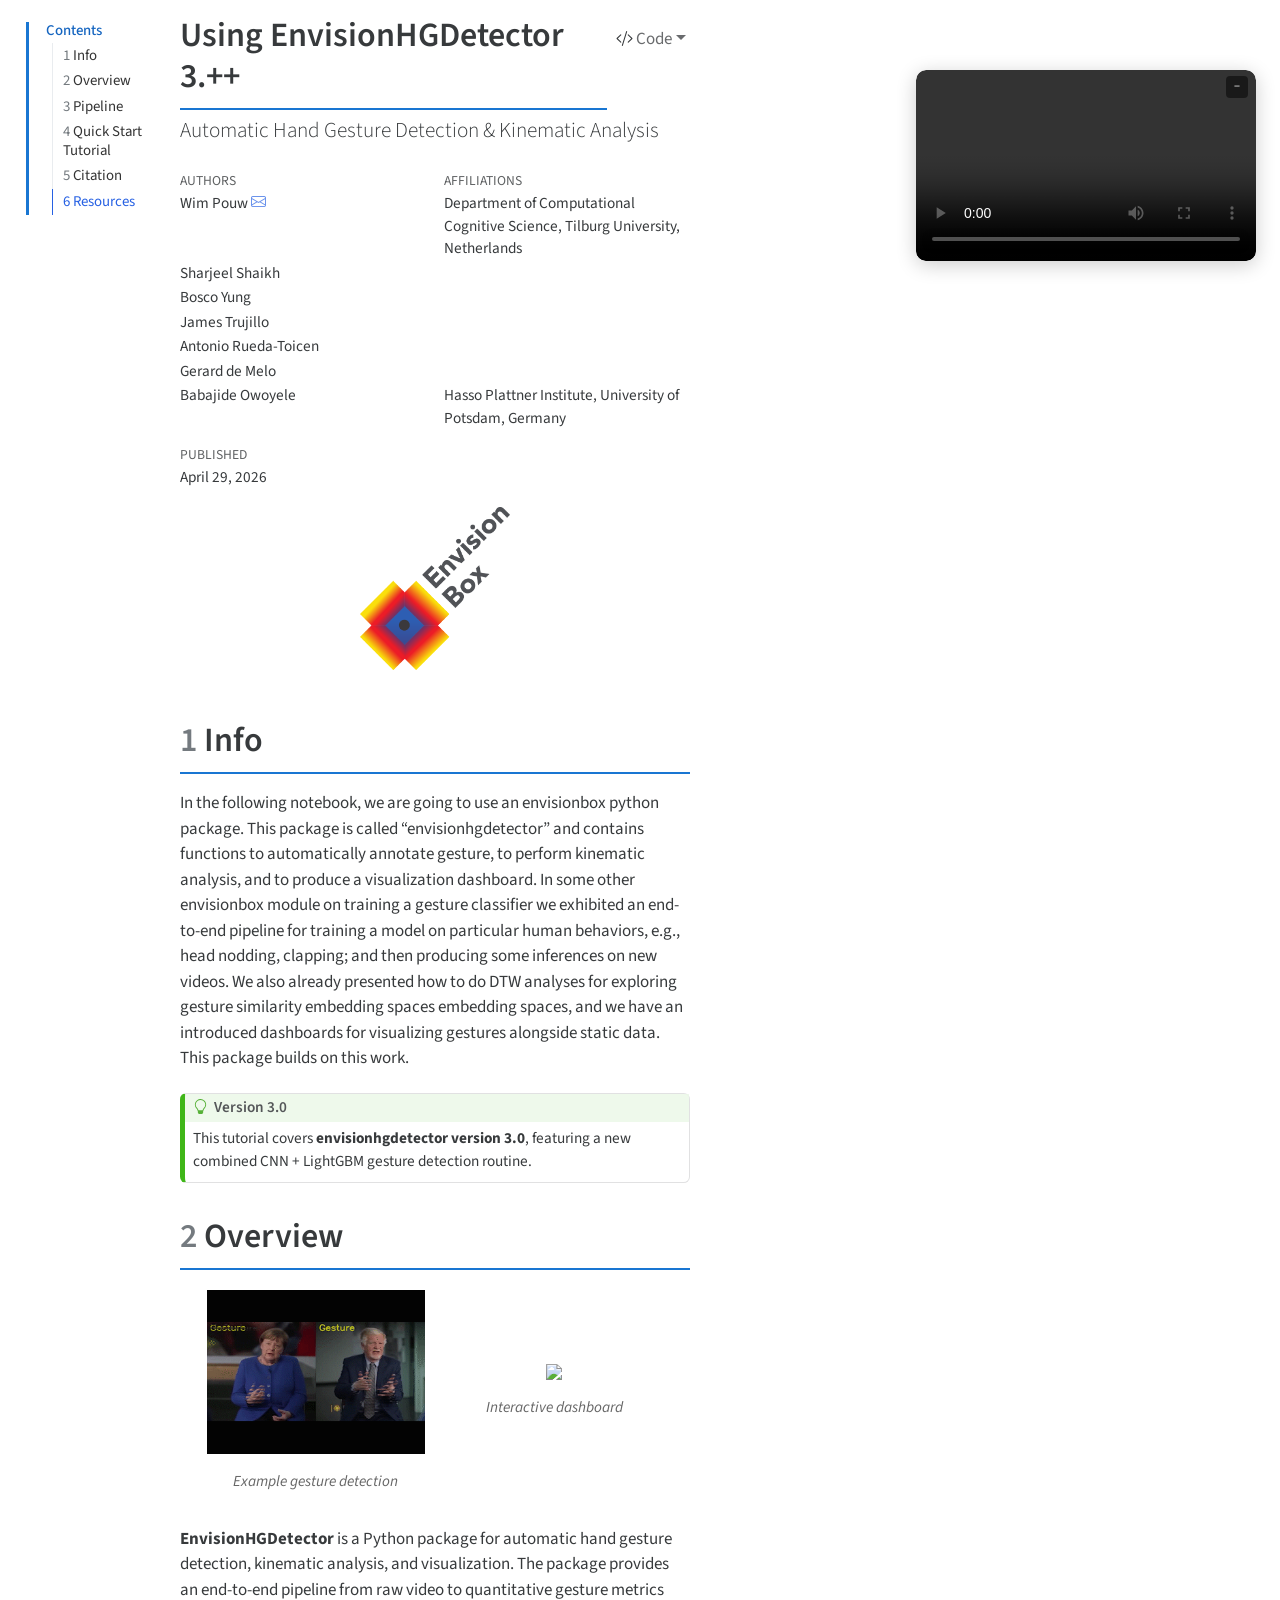
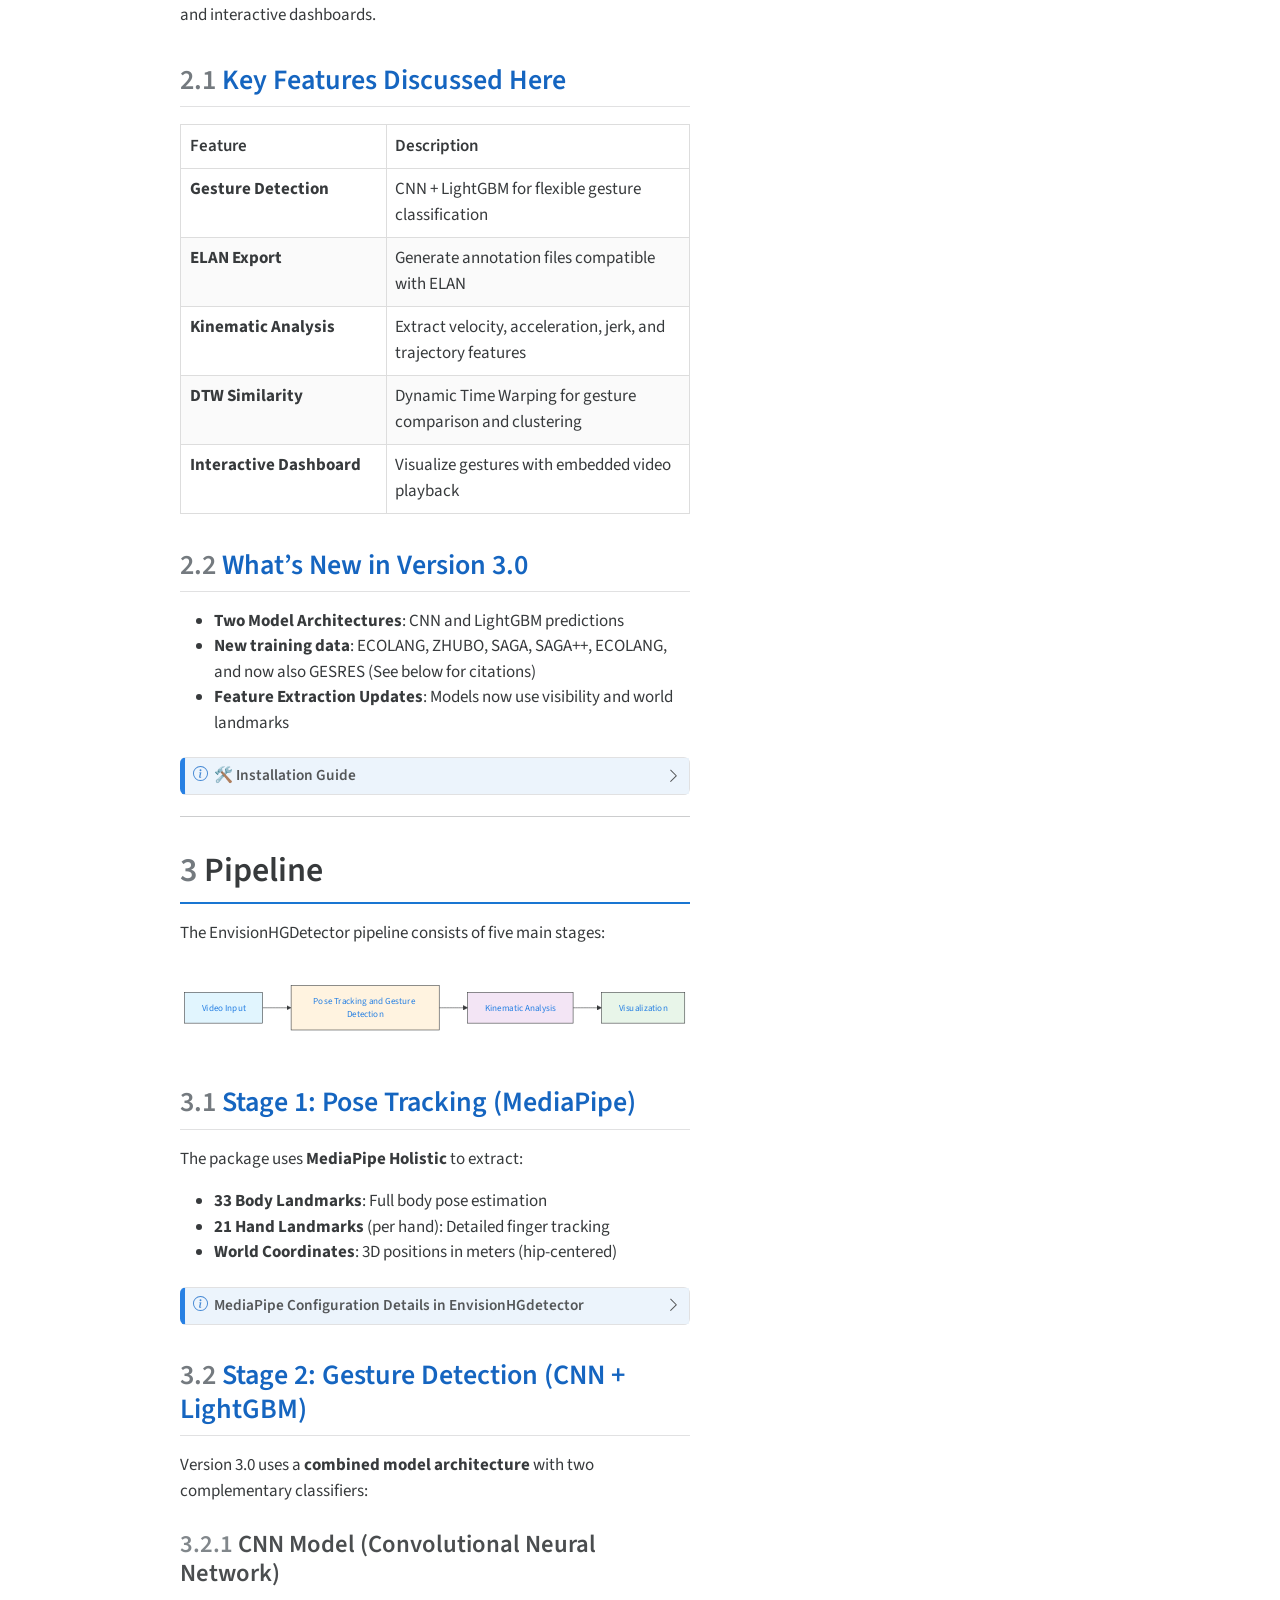
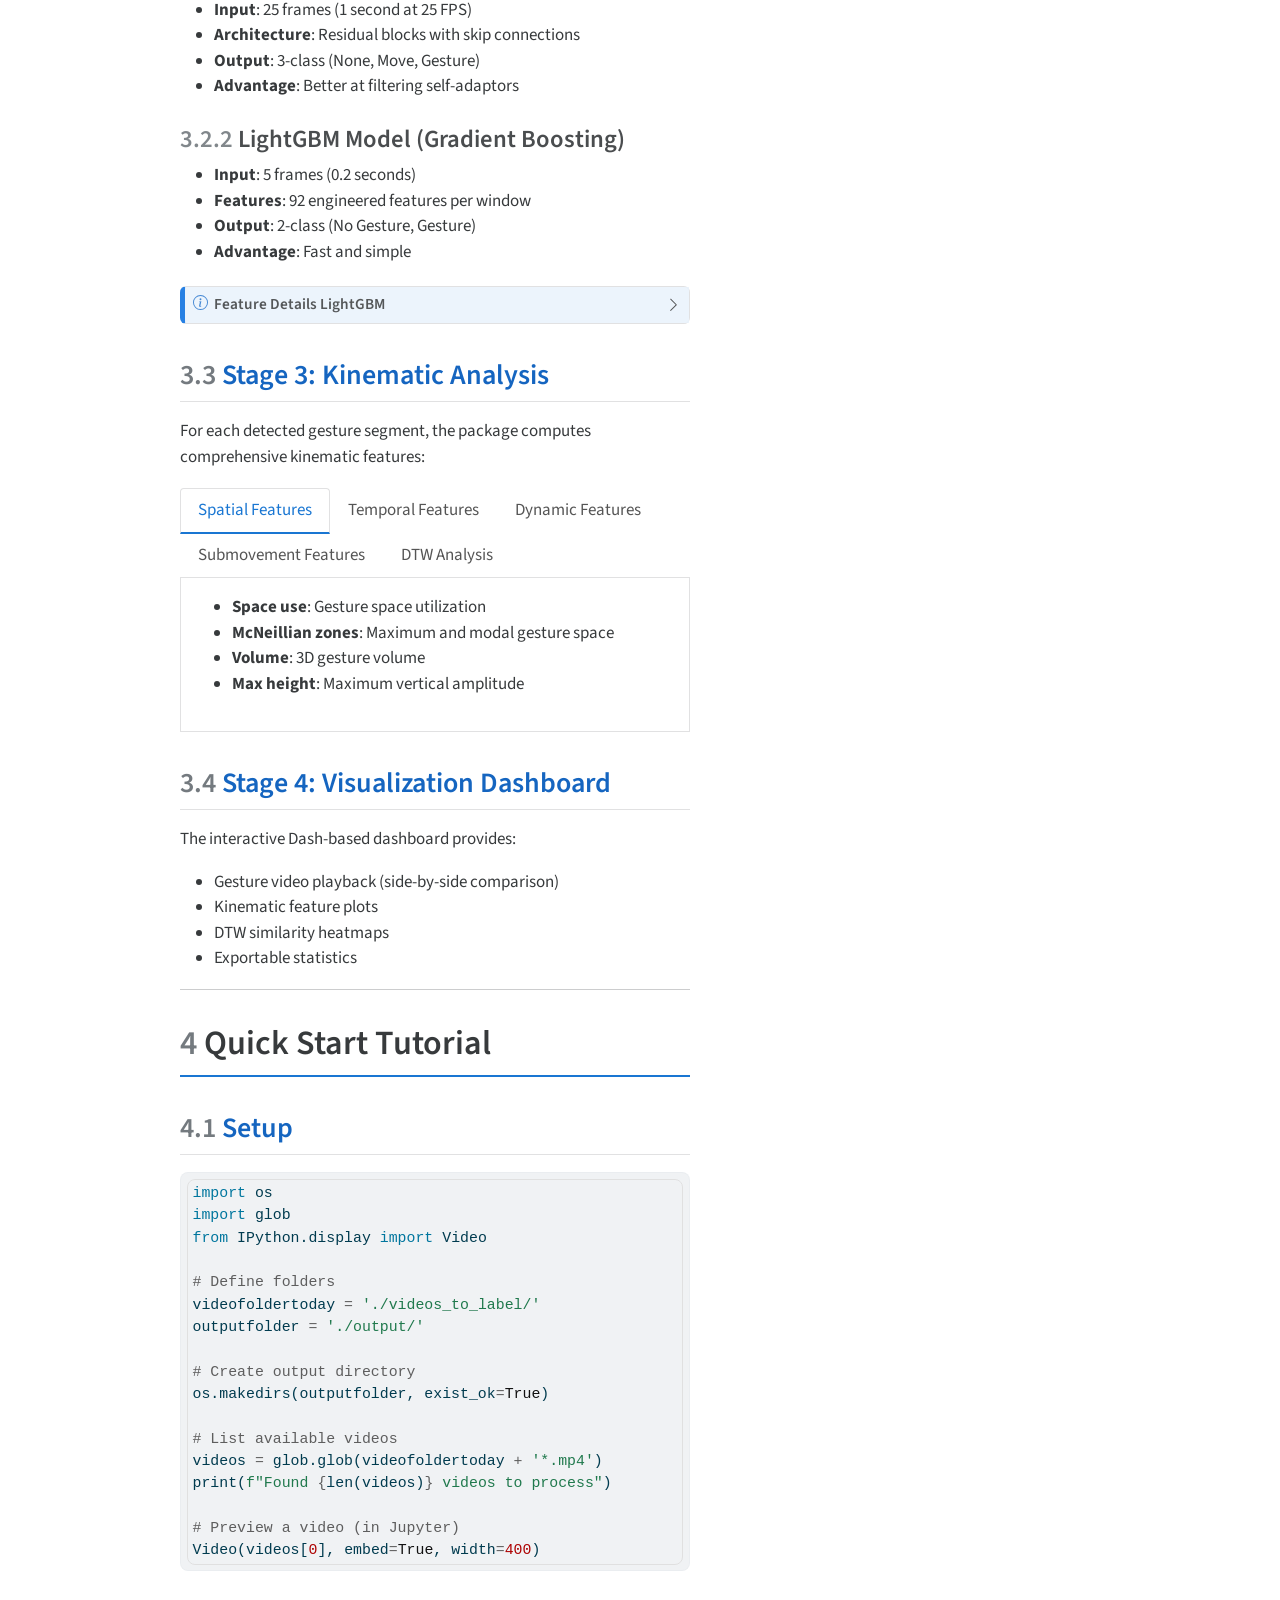
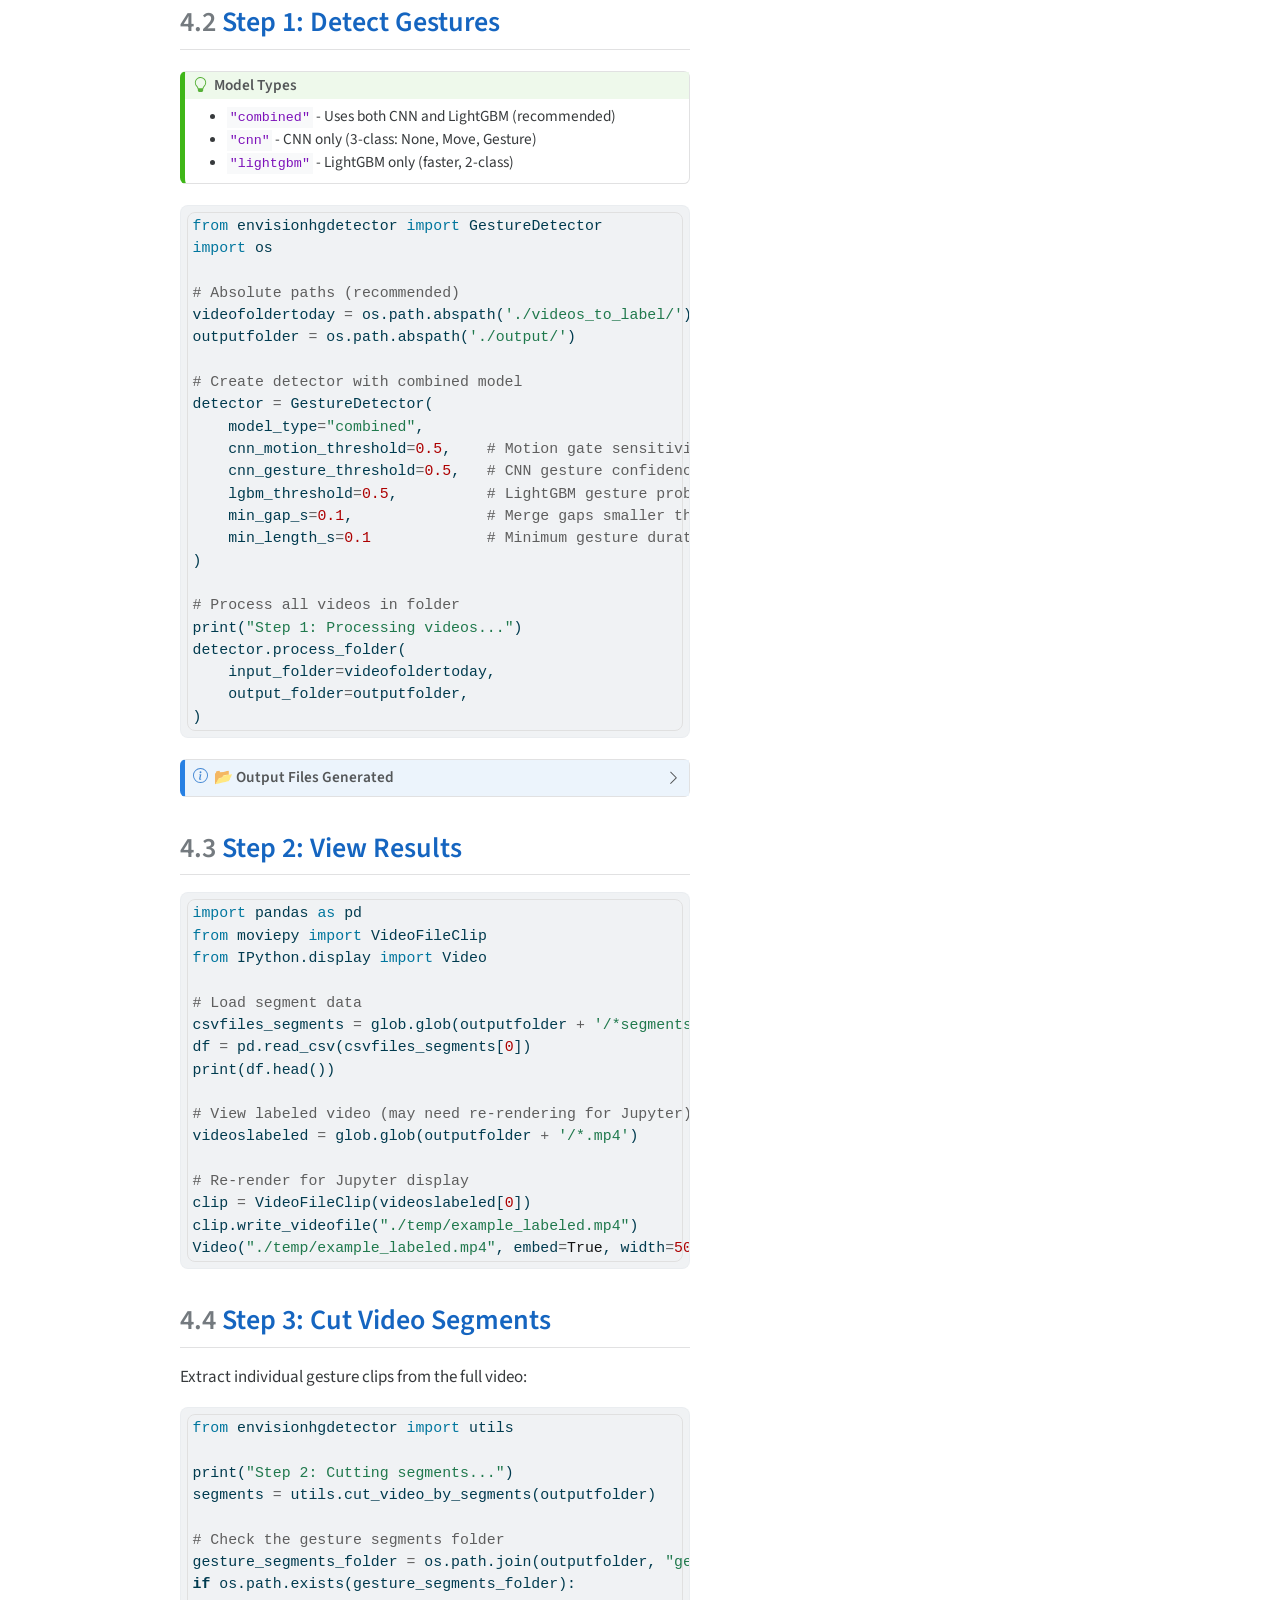
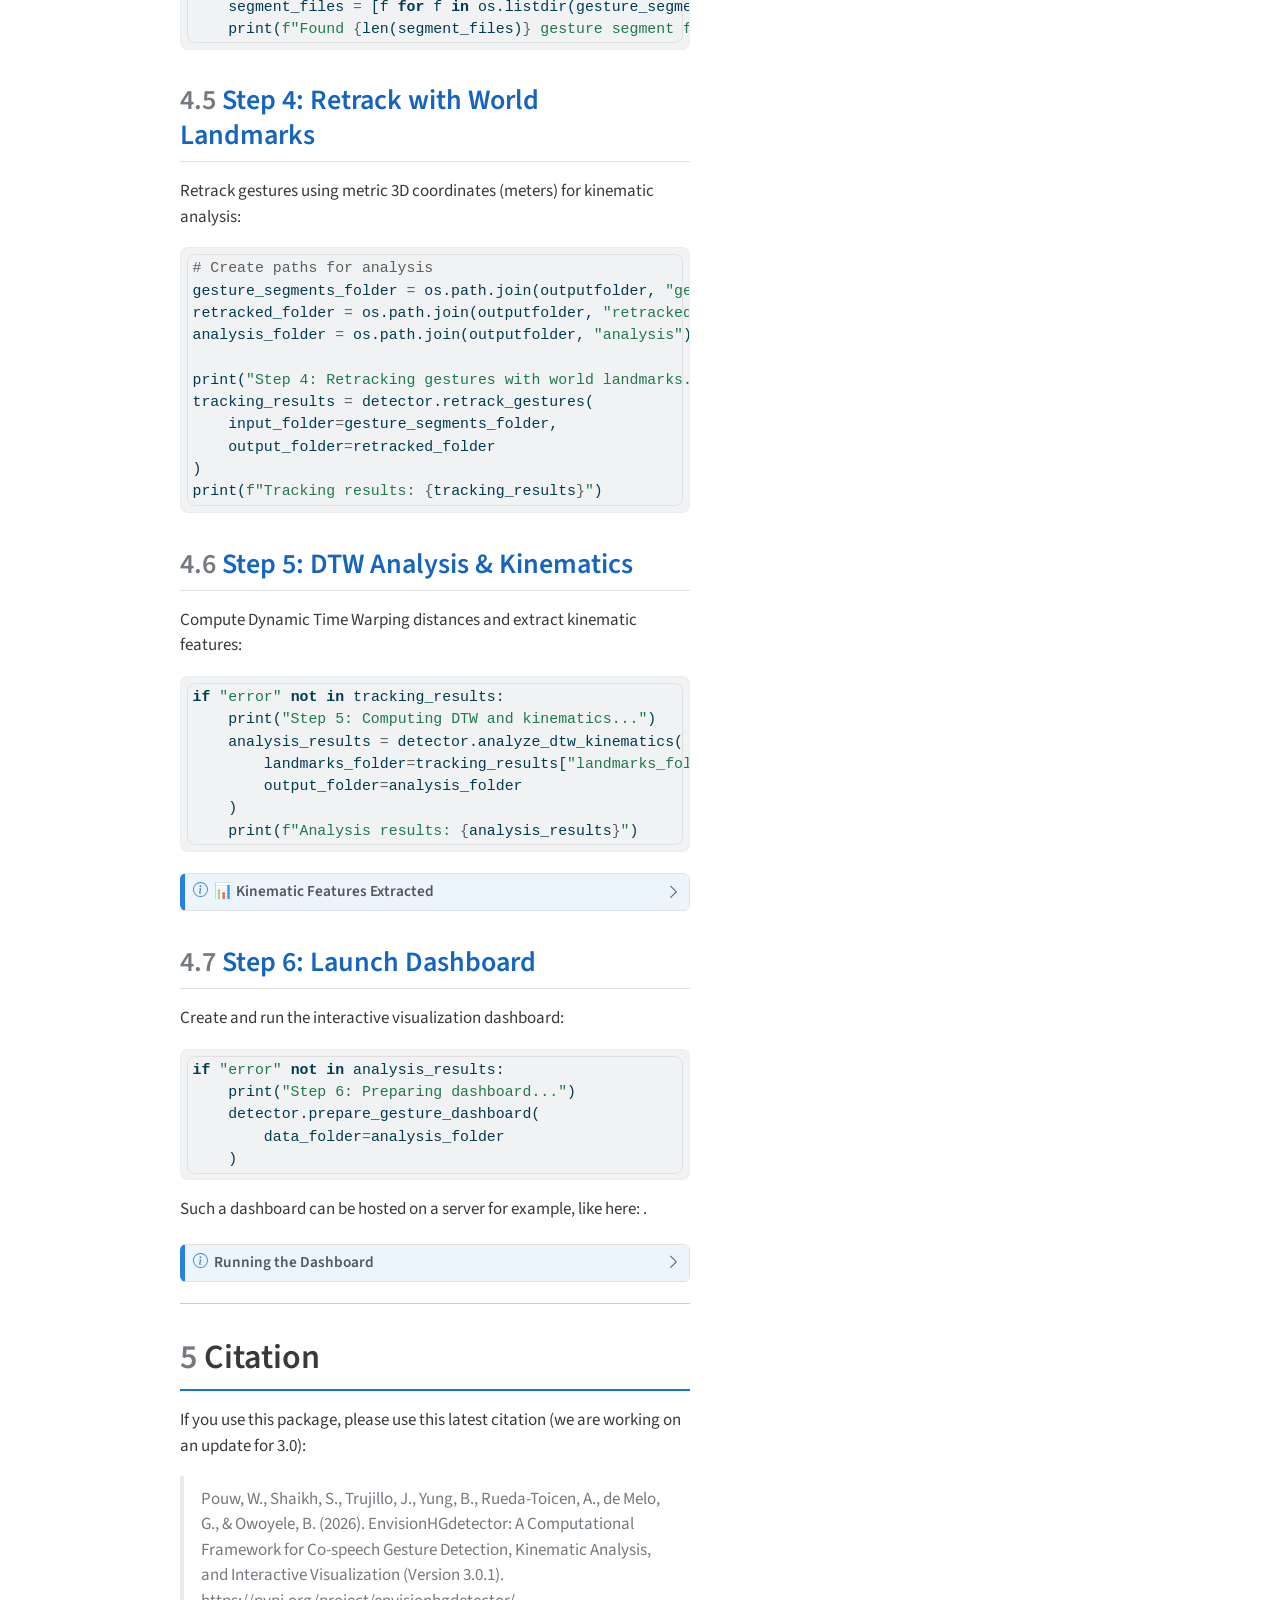
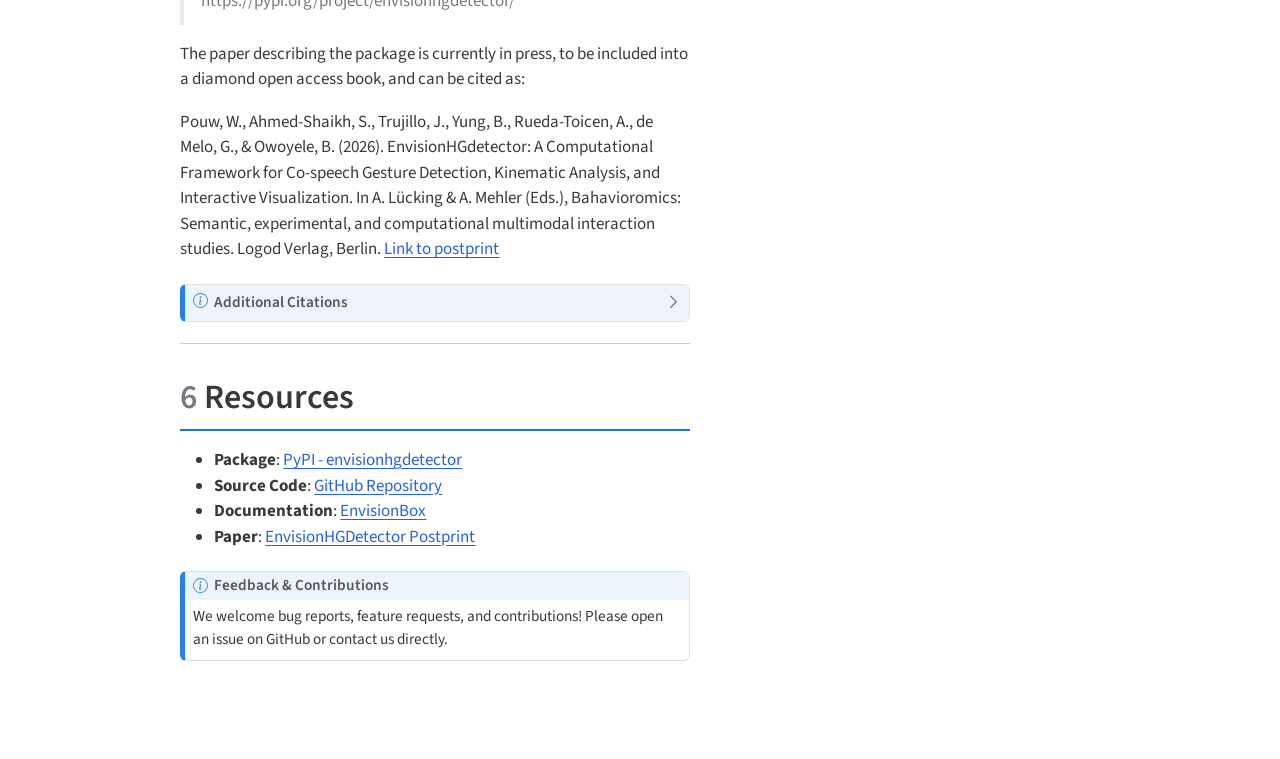
==== commit 14dc44c2: "update" ====
--- a/UsingEnvisionHGdetector_3_0.html
+++ b/UsingEnvisionHGdetector_3_0.html
@@ -10,11 +10,10 @@
 <meta name="author" content="Sharjeel Shaikh">
 <meta name="author" content="Bosco Yung">
 <meta name="author" content="James Trujillo">
-<meta name="author" content="Fabian Eckert">
 <meta name="author" content="Antonio Rueda-Toicen">
 <meta name="author" content="Gerard de Melo">
 <meta name="author" content="Babajide Owoyele">
-<meta name="dcterms.date" content="2026-02-19">
+<meta name="dcterms.date" content="2026-04-29">
 
 <title>Using EnvisionHGDetector 3.++</title>
 <style>
@@ -166,11 +165,6 @@
   <div class="quarto-title-meta-contents">
       </div>
     <div class="quarto-title-meta-contents">
-    <p class="author">Fabian Eckert </p>
-  </div>
-  <div class="quarto-title-meta-contents">
-      </div>
-    <div class="quarto-title-meta-contents">
     <p class="author">Antonio Rueda-Toicen </p>
   </div>
   <div class="quarto-title-meta-contents">
@@ -196,7 +190,7 @@
     <div>
     <div class="quarto-title-meta-heading">Published</div>
     <div class="quarto-title-meta-contents">
-      <p class="date">February 19, 2026</p>
+      <p class="date">April 29, 2026</p>
     </div>
   </div>
   
@@ -1043,15 +1037,17 @@
 <h1 data-number="5"><span class="header-section-number">5</span> Citation</h1>
 <p>If you use this package, please use this latest citation (we are working on an update for 3.0):</p>
 <blockquote class="blockquote">
-<p>Pouw, W., Yung, B., Shaikh, S., Trujillo, J., Rueda-Toicen, A., de Melo, G., &amp; Owoyele, B. (2024). envisionhgdetector: Hand Gesture Detection Using Deep Learning (Version 1.0) [Computer software]. https://pypi.org/project/envisionhgdetector/</p>
+<p>Pouw, W., Shaikh, S., Trujillo, J., Yung, B., Rueda-Toicen, A., de Melo, G., &amp; Owoyele, B. (2026). EnvisionHGdetector: A Computational Framework for Co-speech Gesture Detection, Kinematic Analysis, and Interactive Visualization (Version 3.0.1). https://pypi.org/project/envisionhgdetector/</p>
 </blockquote>
+<p>The paper describing the package is currently in press, to be included into a diamond open access book, and can be cited as:</p>
+<p>Pouw, W., Ahmed-Shaikh, S., Trujillo, J., Yung, B., Rueda-Toicen, A., de Melo, G., &amp; Owoyele, B. (2026). EnvisionHGdetector: A Computational Framework for Co-speech Gesture Detection, Kinematic Analysis, and Interactive Visualization. In A. Lücking &amp; A. Mehler (Eds.), Bahavioromics: Semantic, experimental, and computational multimodal interaction studies. Logod Verlag, Berlin. <a href="https://www.wimpouw.com/files/gh_detectorPREPRINT.pdf">Link to postprint</a></p>
 <div class="callout callout-style-default callout-note callout-titled">
 <div class="callout-header d-flex align-content-center" data-bs-toggle="collapse" data-bs-target=".callout-10-contents" aria-controls="callout-10" aria-expanded="false" aria-label="Toggle callout">
 <div class="callout-icon-container">
 <i class="callout-icon"></i>
 </div>
 <div class="callout-title-container flex-fill">
-📚 Additional Citations
+Additional Citations
 </div>
 <div class="callout-btn-toggle d-inline-block border-0 py-1 ps-1 pe-0 float-end"><i class="callout-toggle"></i></div>
 </div>
@@ -1063,18 +1059,18 @@
 </ul>
 <p><strong>Training Datasets:</strong></p>
 <ul>
-<li>Lücking et al.&nbsp;(2010). The Bielefeld Speech and Gesture Alignment Corpus (SaGA). <em>LREC 2010</em>.</li>
-<li>Gu et al.&nbsp;(2025). The ECOLANG Multimodal Corpus. <em>Scientific Data</em>.</li>
-<li>Koutsombogera &amp; Vogel (2017). The MULTISIMO Multimodal Corpus. <em>ICMI</em>.</li>
-<li>Bao et al.&nbsp;(2024). Editable Co-Speech Gesture Synthesis. <em>Electronics</em>.</li>
-<li>Rohrer, P. (2022). TED M3D Labeling System. <em>Dissertation</em>.</li>
-<li>Hensel, et al.&nbsp;(2025). A richly annotated dataset of co-speech hand gestures across diverse speaker contexts. <em>Scientific Data</em>.</li>
+<li>Lücking, A., Bergmann, K., Hahn, F., Kopp, S., &amp; Rieser, H. (2010). The Bielefeld speech and gesture alignment corpus (SaGA). In LREC 2010 workshop: Multimodal corpora–advances in capturing, coding and analyzing multimodality.</li>
+<li>Gu, Y., Donnellan, E., Grzyb, B., Brekelmans, G., Murgiano, M., Brieke, R., … &amp; Vigliocco, G. (2025). The ECOLANG Multimodal Corpus of adult-child and adult-adult Language. Scientific Data, 12(1), 89.</li>
+<li>Koutsombogera, M., &amp; Vogel, C. (2017, November). The MULTISIMO multimodal corpus of collaborative interactions. In Proceedings of the 19th ACM International Conference on Multimodal Interaction (pp.&nbsp;502-503).</li>
+<li>Bao, Y., Weng, D., &amp; Gao, N. (2024). Editable Co-Speech Gesture Synthesis Enhanced with Individual Representative Gestures. Electronics, 13(16), 3315.</li>
+<li>Rohrer, P. (2022). A temporal and pragmatic analysis of gesture-speech association: A corpus-based approach using the novel MultiModal MultiDimensional (M3D) labeling system (Doctoral dissertation, Nantes Université; Universitat Pompeu Fabra (Barcelone, Espagne)).</li>
+<li>Hensel, L. B., Cheng, S., &amp; Marsella, S. (2025). A richly annotated dataset of co-speech hand gestures across diverse speaker contexts. Scientific Data, 12(1), 1748.</li>
 </ul>
 <p><strong>Methods:</strong></p>
 <ul>
-<li>Lugaresi et al.&nbsp;(2019). MediaPipe: A Framework for Perception Pipelines. <em>arXiv</em>.</li>
-<li>Trujillo et al.&nbsp;(2019). Markerless Analysis of Kinematic Features. <em>Behavior Research Methods</em>.</li>
-<li>Pouw &amp; Dixon (2020). Gesture Networks with DTW. <em>Discourse Processes</em>.</li>
+<li>Lugaresi, C., Tang, J., Nash, H., McClanahan, C., Uboweja, E., Hays, M., … &amp; Grundmann, M. (2019). Mediapipe: A framework for building perception pipelines. arXiv preprint arXiv:1906.08172.</li>
+<li>Trujillo, J. P., Vaitonyte, J., Simanova, I., &amp; Özyürek, A. (2019). Toward the markerless and automatic analysis of kinematic features: A toolkit for gesture and movement research. Behavior research methods, 51(2), 769-777.</li>
+<li>Pouw, W., &amp; Dixon, J. A. (2020). Gesture networks: Introducing dynamic time warping and network analysis for the kinematic study of gesture ensembles. Discourse Processes, 57(4), 301-319.</li>
 </ul>
 </div>
 </div>
@@ -1087,7 +1083,7 @@
 <li><strong>Package</strong>: <a href="https://pypi.org/project/envisionhgdetector/">PyPI - envisionhgdetector</a></li>
 <li><strong>Source Code</strong>: <a href="https://github.com/WimPouw/envisionBOX_modulesWP">GitHub Repository</a></li>
 <li><strong>Documentation</strong>: <a href="https://envisionbox.org/">EnvisionBox</a></li>
-<li><strong>Preprint</strong>: <a href="https://osf.io/psg5f">OSF Preprint</a></li>
+<li><strong>Paper</strong>: <a href="https://www.wimpouw.com/files/gh_detectorPREPRINT.pdf">EnvisionHGDetector Postprint</a></li>
 </ul>
 <div class="callout callout-style-default callout-note callout-titled">
 <div class="callout-header d-flex align-content-center">
@@ -1630,625 +1626,627 @@
 <span id="cb21-9"><a href="#cb21-9" aria-hidden="true" tabindex="-1"></a><span class="co">  - name: Sharjeel Shaikh</span></span>
 <span id="cb21-10"><a href="#cb21-10" aria-hidden="true" tabindex="-1"></a><span class="co">  - name: Bosco Yung</span></span>
 <span id="cb21-11"><a href="#cb21-11" aria-hidden="true" tabindex="-1"></a><span class="co">  - name: James Trujillo</span></span>
-<span id="cb21-12"><a href="#cb21-12" aria-hidden="true" tabindex="-1"></a><span class="co">  - name: Fabian Eckert</span></span>
-<span id="cb21-13"><a href="#cb21-13" aria-hidden="true" tabindex="-1"></a><span class="co">  - name: Antonio Rueda-Toicen</span></span>
-<span id="cb21-14"><a href="#cb21-14" aria-hidden="true" tabindex="-1"></a><span class="co">  - name: Gerard de Melo</span></span>
-<span id="cb21-15"><a href="#cb21-15" aria-hidden="true" tabindex="-1"></a><span class="co">  - name: Babajide Owoyele</span></span>
-<span id="cb21-16"><a href="#cb21-16" aria-hidden="true" tabindex="-1"></a><span class="co">    affiliation: Hasso Plattner Institute, University of Potsdam, Germany</span></span>
-<span id="cb21-17"><a href="#cb21-17" aria-hidden="true" tabindex="-1"></a><span class="an">format:</span></span>
-<span id="cb21-18"><a href="#cb21-18" aria-hidden="true" tabindex="-1"></a><span class="co">  html:</span></span>
-<span id="cb21-19"><a href="#cb21-19" aria-hidden="true" tabindex="-1"></a><span class="co">    toc: true</span></span>
-<span id="cb21-20"><a href="#cb21-20" aria-hidden="true" tabindex="-1"></a><span class="co">    toc-location: left</span></span>
-<span id="cb21-21"><a href="#cb21-21" aria-hidden="true" tabindex="-1"></a><span class="co">    toc-title: "Contents"</span></span>
-<span id="cb21-22"><a href="#cb21-22" aria-hidden="true" tabindex="-1"></a><span class="co">    toc-depth: 3</span></span>
-<span id="cb21-23"><a href="#cb21-23" aria-hidden="true" tabindex="-1"></a><span class="co">    number-sections: true</span></span>
-<span id="cb21-24"><a href="#cb21-24" aria-hidden="true" tabindex="-1"></a><span class="co">    code-fold: true</span></span>
-<span id="cb21-25"><a href="#cb21-25" aria-hidden="true" tabindex="-1"></a><span class="co">    code-tools: true</span></span>
-<span id="cb21-26"><a href="#cb21-26" aria-hidden="true" tabindex="-1"></a><span class="co">    theme: cosmo</span></span>
-<span id="cb21-27"><a href="#cb21-27" aria-hidden="true" tabindex="-1"></a><span class="co">    css: </span></span>
-<span id="cb21-28"><a href="#cb21-28" aria-hidden="true" tabindex="-1"></a><span class="co">      - assets/styles.css</span></span>
-<span id="cb21-29"><a href="#cb21-29" aria-hidden="true" tabindex="-1"></a><span class="co">      - assets/sticky-video.css</span></span>
-<span id="cb21-30"><a href="#cb21-30" aria-hidden="true" tabindex="-1"></a><span class="co">    include-after-body: assets/sticky-video.html</span></span>
-<span id="cb21-31"><a href="#cb21-31" aria-hidden="true" tabindex="-1"></a><span class="an">engine:</span><span class="co"> knitr</span></span>
-<span id="cb21-32"><a href="#cb21-32" aria-hidden="true" tabindex="-1"></a><span class="co">---</span></span>
-<span id="cb21-33"><a href="#cb21-33" aria-hidden="true" tabindex="-1"></a></span>
-<span id="cb21-34"><a href="#cb21-34" aria-hidden="true" tabindex="-1"></a><span class="in">```{=html}</span></span>
-<span id="cb21-35"><a href="#cb21-35" aria-hidden="true" tabindex="-1"></a><span class="in">&lt;div class="video-widget"&gt;</span></span>
-<span id="cb21-36"><a href="#cb21-36" aria-hidden="true" tabindex="-1"></a><span class="in">&lt;video controls width="100%" style="display:block; height:auto;"&gt;</span></span>
-<span id="cb21-37"><a href="#cb21-37" aria-hidden="true" tabindex="-1"></a><span class="in">  &lt;source src="https://envisionbox.org/videotutorials/tutorial_usingenvisionhgdetector_19022026.mp4" type="video/mp4"&gt;</span></span>
-<span id="cb21-38"><a href="#cb21-38" aria-hidden="true" tabindex="-1"></a><span class="in">  Your browser does not support the video tag.</span></span>
-<span id="cb21-39"><a href="#cb21-39" aria-hidden="true" tabindex="-1"></a><span class="in">&lt;/video&gt;</span></span>
-<span id="cb21-40"><a href="#cb21-40" aria-hidden="true" tabindex="-1"></a><span class="in">&lt;/div&gt;</span></span>
-<span id="cb21-41"><a href="#cb21-41" aria-hidden="true" tabindex="-1"></a><span class="in">```</span></span>
-<span id="cb21-42"><a href="#cb21-42" aria-hidden="true" tabindex="-1"></a></span>
-<span id="cb21-43"><a href="#cb21-43" aria-hidden="true" tabindex="-1"></a><span class="al">![](images/envisionboxlogo20.png)</span>{fig-align="center" width=150}</span>
-<span id="cb21-44"><a href="#cb21-44" aria-hidden="true" tabindex="-1"></a></span>
-<span id="cb21-45"><a href="#cb21-45" aria-hidden="true" tabindex="-1"></a><span class="fu"># Info</span></span>
-<span id="cb21-46"><a href="#cb21-46" aria-hidden="true" tabindex="-1"></a>In the following notebook, we are going to use an envisionbox python package. This package is called "envisionhgdetector" and contains functions to automatically annotate gesture, to perform kinematic analysis, and to produce a visualization dashboard. In some other envisionbox module on training a gesture classifier we exhibited an end-to-end pipeline for training a model on particular human behaviors, e.g., head nodding, clapping; and then producing some inferences on new videos. We also already presented how to do DTW analyses for exploring gesture similarity embedding spaces embedding spaces, and we have an introduced dashboards for visualizing gestures alongside static data. This package builds on this work.</span>
-<span id="cb21-47"><a href="#cb21-47" aria-hidden="true" tabindex="-1"></a></span>
-<span id="cb21-48"><a href="#cb21-48" aria-hidden="true" tabindex="-1"></a>::: {.callout-tip}</span>
-<span id="cb21-49"><a href="#cb21-49" aria-hidden="true" tabindex="-1"></a><span class="fu">## Version 3.0</span></span>
-<span id="cb21-50"><a href="#cb21-50" aria-hidden="true" tabindex="-1"></a>This tutorial covers **envisionhgdetector version 3.0**, featuring a new combined CNN + LightGBM gesture detection routine.</span>
-<span id="cb21-51"><a href="#cb21-51" aria-hidden="true" tabindex="-1"></a>:::</span>
-<span id="cb21-52"><a href="#cb21-52" aria-hidden="true" tabindex="-1"></a></span>
-<span id="cb21-53"><a href="#cb21-53" aria-hidden="true" tabindex="-1"></a><span class="fu"># Overview</span></span>
-<span id="cb21-54"><a href="#cb21-54" aria-hidden="true" tabindex="-1"></a></span>
-<span id="cb21-55"><a href="#cb21-55" aria-hidden="true" tabindex="-1"></a>::: {layout="[<span class="co">[</span><span class="ot">1,1</span><span class="co">]</span>]" layout-valign="center"}</span>
-<span id="cb21-56"><a href="#cb21-56" aria-hidden="true" tabindex="-1"></a><span class="al">![Example gesture detection](images/ex.gif)</span>{width=300}</span>
-<span id="cb21-57"><a href="#cb21-57" aria-hidden="true" tabindex="-1"></a></span>
-<span id="cb21-58"><a href="#cb21-58" aria-hidden="true" tabindex="-1"></a><span class="al">![Interactive dashboard](images/dashboard.gif)</span>{width=300}</span>
-<span id="cb21-59"><a href="#cb21-59" aria-hidden="true" tabindex="-1"></a>:::</span>
-<span id="cb21-60"><a href="#cb21-60" aria-hidden="true" tabindex="-1"></a></span>
-<span id="cb21-61"><a href="#cb21-61" aria-hidden="true" tabindex="-1"></a>**EnvisionHGDetector** is a Python package for automatic hand gesture detection, kinematic analysis, and visualization. The package provides an end-to-end pipeline from raw video to quantitative gesture metrics and interactive dashboards.</span>
-<span id="cb21-62"><a href="#cb21-62" aria-hidden="true" tabindex="-1"></a></span>
-<span id="cb21-63"><a href="#cb21-63" aria-hidden="true" tabindex="-1"></a><span class="fu">## Key Features Discussed Here</span></span>
-<span id="cb21-64"><a href="#cb21-64" aria-hidden="true" tabindex="-1"></a></span>
-<span id="cb21-65"><a href="#cb21-65" aria-hidden="true" tabindex="-1"></a><span class="pp">|</span> Feature <span class="pp">|</span> Description <span class="pp">|</span></span>
-<span id="cb21-66"><a href="#cb21-66" aria-hidden="true" tabindex="-1"></a><span class="pp">|---------|-------------|</span></span>
-<span id="cb21-67"><a href="#cb21-67" aria-hidden="true" tabindex="-1"></a><span class="pp">|</span> **Gesture Detection** <span class="pp">|</span> CNN + LightGBM for flexible gesture classification <span class="pp">|</span></span>
-<span id="cb21-68"><a href="#cb21-68" aria-hidden="true" tabindex="-1"></a><span class="pp">|</span> **ELAN Export** <span class="pp">|</span> Generate annotation files compatible with ELAN <span class="pp">|</span></span>
-<span id="cb21-69"><a href="#cb21-69" aria-hidden="true" tabindex="-1"></a><span class="pp">|</span> **Kinematic Analysis** <span class="pp">|</span> Extract velocity, acceleration, jerk, and trajectory features <span class="pp">|</span></span>
-<span id="cb21-70"><a href="#cb21-70" aria-hidden="true" tabindex="-1"></a><span class="pp">|</span> **DTW Similarity** <span class="pp">|</span> Dynamic Time Warping for gesture comparison and clustering <span class="pp">|</span></span>
-<span id="cb21-71"><a href="#cb21-71" aria-hidden="true" tabindex="-1"></a><span class="pp">|</span> **Interactive Dashboard** <span class="pp">|</span> Visualize gestures with embedded video playback <span class="pp">|</span></span>
-<span id="cb21-72"><a href="#cb21-72" aria-hidden="true" tabindex="-1"></a></span>
-<span id="cb21-73"><a href="#cb21-73" aria-hidden="true" tabindex="-1"></a><span class="fu">## What's New in Version 3.0</span></span>
-<span id="cb21-74"><a href="#cb21-74" aria-hidden="true" tabindex="-1"></a><span class="ss">- </span>**Two Model Architectures**: CNN and LightGBM predictions</span>
-<span id="cb21-75"><a href="#cb21-75" aria-hidden="true" tabindex="-1"></a><span class="ss">- </span>**New training data**: ECOLANG, ZHUBO, SAGA, SAGA++, ECOLANG, and now also GESRES (See below for citations)</span>
-<span id="cb21-76"><a href="#cb21-76" aria-hidden="true" tabindex="-1"></a><span class="ss">- </span>**Feature Extraction Updates**: Models now use visibility and world landmarks</span>
-<span id="cb21-77"><a href="#cb21-77" aria-hidden="true" tabindex="-1"></a></span>
-<span id="cb21-78"><a href="#cb21-78" aria-hidden="true" tabindex="-1"></a>::: {.callout-note .callout-installation collapse="true"}</span>
-<span id="cb21-79"><a href="#cb21-79" aria-hidden="true" tabindex="-1"></a><span class="fu">## 🛠️ Installation Guide</span></span>
-<span id="cb21-80"><a href="#cb21-80" aria-hidden="true" tabindex="-1"></a></span>
-<span id="cb21-81"><a href="#cb21-81" aria-hidden="true" tabindex="-1"></a><span class="fu">### Prerequisites</span></span>
-<span id="cb21-82"><a href="#cb21-82" aria-hidden="true" tabindex="-1"></a></span>
-<span id="cb21-83"><a href="#cb21-83" aria-hidden="true" tabindex="-1"></a><span class="ss">- </span>**Anaconda** (recommended, NOT Miniconda) <span class="co">[</span><span class="ot">see getting started</span><span class="co">](https://envisionbox.org/gettingstarted.html)</span></span>
-<span id="cb21-84"><a href="#cb21-84" aria-hidden="true" tabindex="-1"></a><span class="ss">- </span>Python 3.10</span>
-<span id="cb21-85"><a href="#cb21-85" aria-hidden="true" tabindex="-1"></a><span class="ss">- </span>C++ redistributables (Windows only)</span>
-<span id="cb21-86"><a href="#cb21-86" aria-hidden="true" tabindex="-1"></a></span>
-<span id="cb21-87"><a href="#cb21-87" aria-hidden="true" tabindex="-1"></a>::: {.panel-tabset}</span>
-<span id="cb21-88"><a href="#cb21-88" aria-hidden="true" tabindex="-1"></a></span>
-<span id="cb21-89"><a href="#cb21-89" aria-hidden="true" tabindex="-1"></a><span class="fu">### Windows</span></span>
-<span id="cb21-90"><a href="#cb21-90" aria-hidden="true" tabindex="-1"></a></span>
-<span id="cb21-91"><a href="#cb21-91" aria-hidden="true" tabindex="-1"></a>**Step 1: Create Conda Environment**</span>
-<span id="cb21-92"><a href="#cb21-92" aria-hidden="true" tabindex="-1"></a></span>
-<span id="cb21-93"><a href="#cb21-93" aria-hidden="true" tabindex="-1"></a><span class="in">```bash</span></span>
-<span id="cb21-94"><a href="#cb21-94" aria-hidden="true" tabindex="-1"></a><span class="ex">conda</span> create <span class="at">-n</span> envision python=3.10</span>
-<span id="cb21-95"><a href="#cb21-95" aria-hidden="true" tabindex="-1"></a><span class="ex">conda</span> activate envision</span>
-<span id="cb21-96"><a href="#cb21-96" aria-hidden="true" tabindex="-1"></a><span class="in">```</span></span>
-<span id="cb21-97"><a href="#cb21-97" aria-hidden="true" tabindex="-1"></a></span>
-<span id="cb21-98"><a href="#cb21-98" aria-hidden="true" tabindex="-1"></a>**Step 2: Install Dependencies (optional)**</span>
-<span id="cb21-99"><a href="#cb21-99" aria-hidden="true" tabindex="-1"></a>Install any dependencies for your notebook.</span>
-<span id="cb21-100"><a href="#cb21-100" aria-hidden="true" tabindex="-1"></a></span>
-<span id="cb21-101"><a href="#cb21-101" aria-hidden="true" tabindex="-1"></a><span class="in">```bash</span></span>
-<span id="cb21-102"><a href="#cb21-102" aria-hidden="true" tabindex="-1"></a><span class="kw">(</span><span class="ex">envision</span><span class="kw">)</span> <span class="ex">pip</span> install <span class="at">-r</span> requirements.txt</span>
-<span id="cb21-103"><a href="#cb21-103" aria-hidden="true" tabindex="-1"></a><span class="in">```</span></span>
-<span id="cb21-104"><a href="#cb21-104" aria-hidden="true" tabindex="-1"></a></span>
-<span id="cb21-105"><a href="#cb21-105" aria-hidden="true" tabindex="-1"></a>**Step 3: Install Package**</span>
-<span id="cb21-106"><a href="#cb21-106" aria-hidden="true" tabindex="-1"></a>Base installation of the envisionhgdetector from PyPi. If that is already in your notebook requirements.txt you dont have to to do this again.</span>
-<span id="cb21-107"><a href="#cb21-107" aria-hidden="true" tabindex="-1"></a><span class="in">```bash</span></span>
-<span id="cb21-108"><a href="#cb21-108" aria-hidden="true" tabindex="-1"></a><span class="kw">(</span><span class="ex">envision</span><span class="kw">)</span> <span class="ex">pip</span> install envisionhgdetector</span>
-<span id="cb21-109"><a href="#cb21-109" aria-hidden="true" tabindex="-1"></a><span class="in">```</span></span>
-<span id="cb21-110"><a href="#cb21-110" aria-hidden="true" tabindex="-1"></a></span>
-<span id="cb21-111"><a href="#cb21-111" aria-hidden="true" tabindex="-1"></a>::: {.callout-warning}</span>
-<span id="cb21-112"><a href="#cb21-112" aria-hidden="true" tabindex="-1"></a>**Windows Users**: If you encounter TensorFlow errors, install the <span class="co">[</span><span class="ot">Microsoft Visual C++ Redistributable</span><span class="co">](https://learn.microsoft.com/en-us/cpp/windows/latest-supported-vc-redist)</span>.</span>
-<span id="cb21-113"><a href="#cb21-113" aria-hidden="true" tabindex="-1"></a>:::</span>
-<span id="cb21-114"><a href="#cb21-114" aria-hidden="true" tabindex="-1"></a></span>
-<span id="cb21-115"><a href="#cb21-115" aria-hidden="true" tabindex="-1"></a><span class="fu">### macOS</span></span>
-<span id="cb21-116"><a href="#cb21-116" aria-hidden="true" tabindex="-1"></a>We would like to thank Fabian Eckert (<span class="in">`fabian.eckert@uni-koeln.de`</span>) for helping out in testing the OS installation procedure. Please reach out to us if there are improvements here by emailing Wim Pouw (<span class="in">`w.pouw@tilburguniversity.edu`</span>) and Fabian Eckert (who can test improvements on OS).</span>
-<span id="cb21-117"><a href="#cb21-117" aria-hidden="true" tabindex="-1"></a></span>
-<span id="cb21-118"><a href="#cb21-118" aria-hidden="true" tabindex="-1"></a>macOS requires a specific installation order due to MediaPipe compatibility:</span>
-<span id="cb21-119"><a href="#cb21-119" aria-hidden="true" tabindex="-1"></a></span>
-<span id="cb21-120"><a href="#cb21-120" aria-hidden="true" tabindex="-1"></a>**Step 1: Create Conda Environment**</span>
-<span id="cb21-121"><a href="#cb21-121" aria-hidden="true" tabindex="-1"></a></span>
-<span id="cb21-122"><a href="#cb21-122" aria-hidden="true" tabindex="-1"></a><span class="in">```bash</span></span>
-<span id="cb21-123"><a href="#cb21-123" aria-hidden="true" tabindex="-1"></a><span class="ex">conda</span> create <span class="at">-n</span> envision python=3.10</span>
-<span id="cb21-124"><a href="#cb21-124" aria-hidden="true" tabindex="-1"></a><span class="ex">conda</span> activate envision</span>
-<span id="cb21-125"><a href="#cb21-125" aria-hidden="true" tabindex="-1"></a><span class="kw">(</span><span class="ex">envision</span><span class="kw">)</span> <span class="ex">conda</span> install pip</span>
-<span id="cb21-126"><a href="#cb21-126" aria-hidden="true" tabindex="-1"></a><span class="in">```</span></span>
-<span id="cb21-127"><a href="#cb21-127" aria-hidden="true" tabindex="-1"></a></span>
-<span id="cb21-128"><a href="#cb21-128" aria-hidden="true" tabindex="-1"></a>**Step 2: Install Dependencies**</span>
-<span id="cb21-129"><a href="#cb21-129" aria-hidden="true" tabindex="-1"></a></span>
-<span id="cb21-130"><a href="#cb21-130" aria-hidden="true" tabindex="-1"></a>Download <span class="in">`requirements_macos.txt`</span> from the repository, then:</span>
-<span id="cb21-131"><a href="#cb21-131" aria-hidden="true" tabindex="-1"></a></span>
-<span id="cb21-132"><a href="#cb21-132" aria-hidden="true" tabindex="-1"></a><span class="in">```bash</span></span>
-<span id="cb21-133"><a href="#cb21-133" aria-hidden="true" tabindex="-1"></a><span class="kw">(</span><span class="ex">envision</span><span class="kw">)</span> <span class="bu">cd</span> /path/to/requirements_macos.txt</span>
-<span id="cb21-134"><a href="#cb21-134" aria-hidden="true" tabindex="-1"></a><span class="kw">(</span><span class="ex">envision</span><span class="kw">)</span> <span class="ex">pip</span> install <span class="at">-r</span> requirements_macos.txt</span>
-<span id="cb21-135"><a href="#cb21-135" aria-hidden="true" tabindex="-1"></a><span class="in">```</span></span>
-<span id="cb21-136"><a href="#cb21-136" aria-hidden="true" tabindex="-1"></a></span>
-<span id="cb21-137"><a href="#cb21-137" aria-hidden="true" tabindex="-1"></a>**Step 3: Install Package (without dependencies)**</span>
-<span id="cb21-138"><a href="#cb21-138" aria-hidden="true" tabindex="-1"></a></span>
-<span id="cb21-139"><a href="#cb21-139" aria-hidden="true" tabindex="-1"></a><span class="in">```bash</span></span>
-<span id="cb21-140"><a href="#cb21-140" aria-hidden="true" tabindex="-1"></a><span class="kw">(</span><span class="ex">envision</span><span class="kw">)</span> <span class="ex">pip</span> install envisionhgdetector <span class="at">--no-deps</span></span>
-<span id="cb21-141"><a href="#cb21-141" aria-hidden="true" tabindex="-1"></a><span class="in">```</span></span>
-<span id="cb21-142"><a href="#cb21-142" aria-hidden="true" tabindex="-1"></a></span>
-<span id="cb21-143"><a href="#cb21-143" aria-hidden="true" tabindex="-1"></a>**Step 4: Install LightGBM via Conda**</span>
-<span id="cb21-144"><a href="#cb21-144" aria-hidden="true" tabindex="-1"></a></span>
-<span id="cb21-145"><a href="#cb21-145" aria-hidden="true" tabindex="-1"></a><span class="in">```bash</span></span>
-<span id="cb21-146"><a href="#cb21-146" aria-hidden="true" tabindex="-1"></a><span class="kw">(</span><span class="ex">envision</span><span class="kw">)</span> <span class="ex">conda</span> install <span class="at">-c</span> conda-forge lightgbm</span>
-<span id="cb21-147"><a href="#cb21-147" aria-hidden="true" tabindex="-1"></a><span class="in">```</span></span>
-<span id="cb21-148"><a href="#cb21-148" aria-hidden="true" tabindex="-1"></a></span>
-<span id="cb21-149"><a href="#cb21-149" aria-hidden="true" tabindex="-1"></a>**Step 5: Force Reinstall Compatible Versions**</span>
-<span id="cb21-150"><a href="#cb21-150" aria-hidden="true" tabindex="-1"></a></span>
-<span id="cb21-151"><a href="#cb21-151" aria-hidden="true" tabindex="-1"></a><span class="in">```bash</span></span>
-<span id="cb21-152"><a href="#cb21-152" aria-hidden="true" tabindex="-1"></a><span class="kw">(</span><span class="ex">envision</span><span class="kw">)</span> <span class="ex">conda</span> install <span class="at">--force-reinstall</span> numpy==1.26.4 pandas</span>
-<span id="cb21-153"><a href="#cb21-153" aria-hidden="true" tabindex="-1"></a><span class="in">```</span></span>
-<span id="cb21-154"><a href="#cb21-154" aria-hidden="true" tabindex="-1"></a></span>
-<span id="cb21-155"><a href="#cb21-155" aria-hidden="true" tabindex="-1"></a><span class="fu">### Linux</span></span>
-<span id="cb21-156"><a href="#cb21-156" aria-hidden="true" tabindex="-1"></a></span>
-<span id="cb21-157"><a href="#cb21-157" aria-hidden="true" tabindex="-1"></a>Follow the Windows instructions. If you encounter issues with MediaPipe, try the macOS approach.</span>
-<span id="cb21-158"><a href="#cb21-158" aria-hidden="true" tabindex="-1"></a></span>
-<span id="cb21-159"><a href="#cb21-159" aria-hidden="true" tabindex="-1"></a>:::</span>
-<span id="cb21-160"><a href="#cb21-160" aria-hidden="true" tabindex="-1"></a></span>
-<span id="cb21-161"><a href="#cb21-161" aria-hidden="true" tabindex="-1"></a><span class="fu">### Verify Installation</span></span>
-<span id="cb21-162"><a href="#cb21-162" aria-hidden="true" tabindex="-1"></a></span>
-<span id="cb21-163"><a href="#cb21-163" aria-hidden="true" tabindex="-1"></a><span class="in">```python</span></span>
-<span id="cb21-164"><a href="#cb21-164" aria-hidden="true" tabindex="-1"></a><span class="im">from</span> envisionhgdetector <span class="im">import</span> GestureDetector</span>
-<span id="cb21-165"><a href="#cb21-165" aria-hidden="true" tabindex="-1"></a><span class="bu">print</span>(<span class="st">"Installation successful!"</span>)</span>
-<span id="cb21-166"><a href="#cb21-166" aria-hidden="true" tabindex="-1"></a><span class="in">```</span></span>
-<span id="cb21-167"><a href="#cb21-167" aria-hidden="true" tabindex="-1"></a></span>
-<span id="cb21-168"><a href="#cb21-168" aria-hidden="true" tabindex="-1"></a>:::</span>
-<span id="cb21-169"><a href="#cb21-169" aria-hidden="true" tabindex="-1"></a></span>
-<span id="cb21-170"><a href="#cb21-170" aria-hidden="true" tabindex="-1"></a>---</span>
-<span id="cb21-171"><a href="#cb21-171" aria-hidden="true" tabindex="-1"></a></span>
-<span id="cb21-172"><a href="#cb21-172" aria-hidden="true" tabindex="-1"></a><span class="fu"># Pipeline</span></span>
-<span id="cb21-173"><a href="#cb21-173" aria-hidden="true" tabindex="-1"></a></span>
-<span id="cb21-174"><a href="#cb21-174" aria-hidden="true" tabindex="-1"></a>The EnvisionHGDetector pipeline consists of five main stages:</span>
-<span id="cb21-175"><a href="#cb21-175" aria-hidden="true" tabindex="-1"></a></span>
-<span id="cb21-178"><a href="#cb21-178" aria-hidden="true" tabindex="-1"></a><span class="in">```{mermaid}</span></span>
-<span id="cb21-179"><a href="#cb21-179" aria-hidden="true" tabindex="-1"></a>flowchart LR</span>
-<span id="cb21-180"><a href="#cb21-180" aria-hidden="true" tabindex="-1"></a>    A[ Video Input] --&gt; B[ Pose Tracking <span class="ot">and</span> Gesture Detection]</span>
-<span id="cb21-181"><a href="#cb21-181" aria-hidden="true" tabindex="-1"></a>    B --&gt; C[ Kinematic Analysis]</span>
-<span id="cb21-182"><a href="#cb21-182" aria-hidden="true" tabindex="-1"></a>    C --&gt; D[ Visualization]</span>
-<span id="cb21-183"><a href="#cb21-183" aria-hidden="true" tabindex="-1"></a>    </span>
-<span id="cb21-184"><a href="#cb21-184" aria-hidden="true" tabindex="-1"></a>    style A fill:<span class="co">#e1f5fe</span></span>
-<span id="cb21-185"><a href="#cb21-185" aria-hidden="true" tabindex="-1"></a>    style B fill:<span class="co">#fff3e0</span></span>
-<span id="cb21-186"><a href="#cb21-186" aria-hidden="true" tabindex="-1"></a>    style C fill:<span class="co">#f3e5f5</span></span>
-<span id="cb21-187"><a href="#cb21-187" aria-hidden="true" tabindex="-1"></a>    style D fill:<span class="co">#e8f5e9</span></span>
-<span id="cb21-188"><a href="#cb21-188" aria-hidden="true" tabindex="-1"></a><span class="in">```</span></span>
-<span id="cb21-189"><a href="#cb21-189" aria-hidden="true" tabindex="-1"></a></span>
-<span id="cb21-190"><a href="#cb21-190" aria-hidden="true" tabindex="-1"></a><span class="fu">## Stage 1: Pose Tracking (MediaPipe)</span></span>
-<span id="cb21-191"><a href="#cb21-191" aria-hidden="true" tabindex="-1"></a></span>
-<span id="cb21-192"><a href="#cb21-192" aria-hidden="true" tabindex="-1"></a>The package uses **MediaPipe Holistic** to extract:</span>
-<span id="cb21-193"><a href="#cb21-193" aria-hidden="true" tabindex="-1"></a></span>
-<span id="cb21-194"><a href="#cb21-194" aria-hidden="true" tabindex="-1"></a><span class="ss">- </span>**33 Body Landmarks**: Full body pose estimation</span>
-<span id="cb21-195"><a href="#cb21-195" aria-hidden="true" tabindex="-1"></a><span class="ss">- </span>**21 Hand Landmarks** (per hand): Detailed finger tracking</span>
-<span id="cb21-196"><a href="#cb21-196" aria-hidden="true" tabindex="-1"></a><span class="ss">- </span>**World Coordinates**: 3D positions in meters (hip-centered)</span>
-<span id="cb21-197"><a href="#cb21-197" aria-hidden="true" tabindex="-1"></a></span>
-<span id="cb21-198"><a href="#cb21-198" aria-hidden="true" tabindex="-1"></a>::: {.callout-note collapse="true"}</span>
-<span id="cb21-199"><a href="#cb21-199" aria-hidden="true" tabindex="-1"></a><span class="fu">## MediaPipe Configuration Details in EnvisionHGdetector</span></span>
-<span id="cb21-200"><a href="#cb21-200" aria-hidden="true" tabindex="-1"></a></span>
-<span id="cb21-201"><a href="#cb21-201" aria-hidden="true" tabindex="-1"></a><span class="in">```python</span></span>
-<span id="cb21-202"><a href="#cb21-202" aria-hidden="true" tabindex="-1"></a><span class="co"># Internal MediaPipe settings</span></span>
-<span id="cb21-203"><a href="#cb21-203" aria-hidden="true" tabindex="-1"></a>mp_holistic <span class="op">=</span> mp.solutions.holistic</span>
-<span id="cb21-204"><a href="#cb21-204" aria-hidden="true" tabindex="-1"></a>holistic <span class="op">=</span> mp_holistic.Holistic(</span>
-<span id="cb21-205"><a href="#cb21-205" aria-hidden="true" tabindex="-1"></a>    static_image_mode<span class="op">=</span><span class="va">False</span>,</span>
-<span id="cb21-206"><a href="#cb21-206" aria-hidden="true" tabindex="-1"></a>    model_complexity<span class="op">=</span><span class="dv">1</span>,</span>
-<span id="cb21-207"><a href="#cb21-207" aria-hidden="true" tabindex="-1"></a>    smooth_landmarks<span class="op">=</span><span class="va">True</span>,</span>
-<span id="cb21-208"><a href="#cb21-208" aria-hidden="true" tabindex="-1"></a>    enable_segmentation<span class="op">=</span><span class="va">False</span>,</span>
-<span id="cb21-209"><a href="#cb21-209" aria-hidden="true" tabindex="-1"></a>    min_detection_confidence<span class="op">=</span><span class="fl">0.5</span>,</span>
-<span id="cb21-210"><a href="#cb21-210" aria-hidden="true" tabindex="-1"></a>    min_tracking_confidence<span class="op">=</span><span class="fl">0.5</span></span>
-<span id="cb21-211"><a href="#cb21-211" aria-hidden="true" tabindex="-1"></a>)</span>
-<span id="cb21-212"><a href="#cb21-212" aria-hidden="true" tabindex="-1"></a><span class="in">```</span></span>
-<span id="cb21-213"><a href="#cb21-213" aria-hidden="true" tabindex="-1"></a></span>
-<span id="cb21-214"><a href="#cb21-214" aria-hidden="true" tabindex="-1"></a>The world landmarks provide metric coordinates where:</span>
-<span id="cb21-215"><a href="#cb21-215" aria-hidden="true" tabindex="-1"></a><span class="ss">- </span>Origin is at the hip center</span>
-<span id="cb21-216"><a href="#cb21-216" aria-hidden="true" tabindex="-1"></a><span class="ss">- </span>Units are in meters</span>
-<span id="cb21-217"><a href="#cb21-217" aria-hidden="true" tabindex="-1"></a><span class="ss">- </span>Z-axis points toward the camera</span>
-<span id="cb21-218"><a href="#cb21-218" aria-hidden="true" tabindex="-1"></a>:::</span>
-<span id="cb21-219"><a href="#cb21-219" aria-hidden="true" tabindex="-1"></a></span>
-<span id="cb21-220"><a href="#cb21-220" aria-hidden="true" tabindex="-1"></a><span class="fu">## Stage 2: Gesture Detection (CNN + LightGBM)</span></span>
-<span id="cb21-221"><a href="#cb21-221" aria-hidden="true" tabindex="-1"></a></span>
-<span id="cb21-222"><a href="#cb21-222" aria-hidden="true" tabindex="-1"></a>Version 3.0 uses a **combined model architecture** with two complementary classifiers:</span>
-<span id="cb21-223"><a href="#cb21-223" aria-hidden="true" tabindex="-1"></a></span>
-<span id="cb21-224"><a href="#cb21-224" aria-hidden="true" tabindex="-1"></a><span class="fu">### CNN Model (Convolutional Neural Network)</span></span>
-<span id="cb21-225"><a href="#cb21-225" aria-hidden="true" tabindex="-1"></a></span>
-<span id="cb21-226"><a href="#cb21-226" aria-hidden="true" tabindex="-1"></a><span class="ss">- </span>**Input**: 25 frames (1 second at 25 FPS)</span>
-<span id="cb21-227"><a href="#cb21-227" aria-hidden="true" tabindex="-1"></a><span class="ss">- </span>**Architecture**: Residual blocks with skip connections</span>
-<span id="cb21-228"><a href="#cb21-228" aria-hidden="true" tabindex="-1"></a><span class="ss">- </span>**Output**: 3-class (None, Move, Gesture)</span>
-<span id="cb21-229"><a href="#cb21-229" aria-hidden="true" tabindex="-1"></a><span class="ss">- </span>**Advantage**: Better at filtering self-adaptors</span>
-<span id="cb21-230"><a href="#cb21-230" aria-hidden="true" tabindex="-1"></a></span>
-<span id="cb21-231"><a href="#cb21-231" aria-hidden="true" tabindex="-1"></a><span class="fu">### LightGBM Model (Gradient Boosting)</span></span>
-<span id="cb21-232"><a href="#cb21-232" aria-hidden="true" tabindex="-1"></a></span>
-<span id="cb21-233"><a href="#cb21-233" aria-hidden="true" tabindex="-1"></a><span class="ss">- </span>**Input**: 5 frames (0.2 seconds)</span>
-<span id="cb21-234"><a href="#cb21-234" aria-hidden="true" tabindex="-1"></a><span class="ss">- </span>**Features**: 92 engineered features per window</span>
-<span id="cb21-235"><a href="#cb21-235" aria-hidden="true" tabindex="-1"></a><span class="ss">- </span>**Output**: 2-class (No Gesture, Gesture)</span>
-<span id="cb21-236"><a href="#cb21-236" aria-hidden="true" tabindex="-1"></a><span class="ss">- </span>**Advantage**: Fast and simple</span>
+<span id="cb21-12"><a href="#cb21-12" aria-hidden="true" tabindex="-1"></a><span class="co">  - name: Antonio Rueda-Toicen</span></span>
+<span id="cb21-13"><a href="#cb21-13" aria-hidden="true" tabindex="-1"></a><span class="co">  - name: Gerard de Melo</span></span>
+<span id="cb21-14"><a href="#cb21-14" aria-hidden="true" tabindex="-1"></a><span class="co">  - name: Babajide Owoyele</span></span>
+<span id="cb21-15"><a href="#cb21-15" aria-hidden="true" tabindex="-1"></a><span class="co">    affiliation: Hasso Plattner Institute, University of Potsdam, Germany</span></span>
+<span id="cb21-16"><a href="#cb21-16" aria-hidden="true" tabindex="-1"></a><span class="an">format:</span></span>
+<span id="cb21-17"><a href="#cb21-17" aria-hidden="true" tabindex="-1"></a><span class="co">  html:</span></span>
+<span id="cb21-18"><a href="#cb21-18" aria-hidden="true" tabindex="-1"></a><span class="co">    toc: true</span></span>
+<span id="cb21-19"><a href="#cb21-19" aria-hidden="true" tabindex="-1"></a><span class="co">    toc-location: left</span></span>
+<span id="cb21-20"><a href="#cb21-20" aria-hidden="true" tabindex="-1"></a><span class="co">    toc-title: "Contents"</span></span>
+<span id="cb21-21"><a href="#cb21-21" aria-hidden="true" tabindex="-1"></a><span class="co">    toc-depth: 3</span></span>
+<span id="cb21-22"><a href="#cb21-22" aria-hidden="true" tabindex="-1"></a><span class="co">    number-sections: true</span></span>
+<span id="cb21-23"><a href="#cb21-23" aria-hidden="true" tabindex="-1"></a><span class="co">    code-fold: true</span></span>
+<span id="cb21-24"><a href="#cb21-24" aria-hidden="true" tabindex="-1"></a><span class="co">    code-tools: true</span></span>
+<span id="cb21-25"><a href="#cb21-25" aria-hidden="true" tabindex="-1"></a><span class="co">    theme: cosmo</span></span>
+<span id="cb21-26"><a href="#cb21-26" aria-hidden="true" tabindex="-1"></a><span class="co">    css: </span></span>
+<span id="cb21-27"><a href="#cb21-27" aria-hidden="true" tabindex="-1"></a><span class="co">      - assets/styles.css</span></span>
+<span id="cb21-28"><a href="#cb21-28" aria-hidden="true" tabindex="-1"></a><span class="co">      - assets/sticky-video.css</span></span>
+<span id="cb21-29"><a href="#cb21-29" aria-hidden="true" tabindex="-1"></a><span class="co">    include-after-body: assets/sticky-video.html</span></span>
+<span id="cb21-30"><a href="#cb21-30" aria-hidden="true" tabindex="-1"></a><span class="an">engine:</span><span class="co"> knitr</span></span>
+<span id="cb21-31"><a href="#cb21-31" aria-hidden="true" tabindex="-1"></a><span class="co">---</span></span>
+<span id="cb21-32"><a href="#cb21-32" aria-hidden="true" tabindex="-1"></a></span>
+<span id="cb21-33"><a href="#cb21-33" aria-hidden="true" tabindex="-1"></a><span class="in">```{=html}</span></span>
+<span id="cb21-34"><a href="#cb21-34" aria-hidden="true" tabindex="-1"></a><span class="in">&lt;div class="video-widget"&gt;</span></span>
+<span id="cb21-35"><a href="#cb21-35" aria-hidden="true" tabindex="-1"></a><span class="in">&lt;video controls width="100%" style="display:block; height:auto;"&gt;</span></span>
+<span id="cb21-36"><a href="#cb21-36" aria-hidden="true" tabindex="-1"></a><span class="in">  &lt;source src="https://envisionbox.org/videotutorials/tutorial_usingenvisionhgdetector_19022026.mp4" type="video/mp4"&gt;</span></span>
+<span id="cb21-37"><a href="#cb21-37" aria-hidden="true" tabindex="-1"></a><span class="in">  Your browser does not support the video tag.</span></span>
+<span id="cb21-38"><a href="#cb21-38" aria-hidden="true" tabindex="-1"></a><span class="in">&lt;/video&gt;</span></span>
+<span id="cb21-39"><a href="#cb21-39" aria-hidden="true" tabindex="-1"></a><span class="in">&lt;/div&gt;</span></span>
+<span id="cb21-40"><a href="#cb21-40" aria-hidden="true" tabindex="-1"></a><span class="in">```</span></span>
+<span id="cb21-41"><a href="#cb21-41" aria-hidden="true" tabindex="-1"></a></span>
+<span id="cb21-42"><a href="#cb21-42" aria-hidden="true" tabindex="-1"></a><span class="al">![](images/envisionboxlogo20.png)</span>{fig-align="center" width=150}</span>
+<span id="cb21-43"><a href="#cb21-43" aria-hidden="true" tabindex="-1"></a></span>
+<span id="cb21-44"><a href="#cb21-44" aria-hidden="true" tabindex="-1"></a><span class="fu"># Info</span></span>
+<span id="cb21-45"><a href="#cb21-45" aria-hidden="true" tabindex="-1"></a>In the following notebook, we are going to use an envisionbox python package. This package is called "envisionhgdetector" and contains functions to automatically annotate gesture, to perform kinematic analysis, and to produce a visualization dashboard. In some other envisionbox module on training a gesture classifier we exhibited an end-to-end pipeline for training a model on particular human behaviors, e.g., head nodding, clapping; and then producing some inferences on new videos. We also already presented how to do DTW analyses for exploring gesture similarity embedding spaces embedding spaces, and we have an introduced dashboards for visualizing gestures alongside static data. This package builds on this work.</span>
+<span id="cb21-46"><a href="#cb21-46" aria-hidden="true" tabindex="-1"></a></span>
+<span id="cb21-47"><a href="#cb21-47" aria-hidden="true" tabindex="-1"></a>::: {.callout-tip}</span>
+<span id="cb21-48"><a href="#cb21-48" aria-hidden="true" tabindex="-1"></a><span class="fu">## Version 3.0</span></span>
+<span id="cb21-49"><a href="#cb21-49" aria-hidden="true" tabindex="-1"></a>This tutorial covers **envisionhgdetector version 3.0**, featuring a new combined CNN + LightGBM gesture detection routine.</span>
+<span id="cb21-50"><a href="#cb21-50" aria-hidden="true" tabindex="-1"></a>:::</span>
+<span id="cb21-51"><a href="#cb21-51" aria-hidden="true" tabindex="-1"></a></span>
+<span id="cb21-52"><a href="#cb21-52" aria-hidden="true" tabindex="-1"></a><span class="fu"># Overview</span></span>
+<span id="cb21-53"><a href="#cb21-53" aria-hidden="true" tabindex="-1"></a></span>
+<span id="cb21-54"><a href="#cb21-54" aria-hidden="true" tabindex="-1"></a>::: {layout="[<span class="co">[</span><span class="ot">1,1</span><span class="co">]</span>]" layout-valign="center"}</span>
+<span id="cb21-55"><a href="#cb21-55" aria-hidden="true" tabindex="-1"></a><span class="al">![Example gesture detection](images/ex.gif)</span>{width=300}</span>
+<span id="cb21-56"><a href="#cb21-56" aria-hidden="true" tabindex="-1"></a></span>
+<span id="cb21-57"><a href="#cb21-57" aria-hidden="true" tabindex="-1"></a><span class="al">![Interactive dashboard](images/dashboard.gif)</span>{width=300}</span>
+<span id="cb21-58"><a href="#cb21-58" aria-hidden="true" tabindex="-1"></a>:::</span>
+<span id="cb21-59"><a href="#cb21-59" aria-hidden="true" tabindex="-1"></a></span>
+<span id="cb21-60"><a href="#cb21-60" aria-hidden="true" tabindex="-1"></a>**EnvisionHGDetector** is a Python package for automatic hand gesture detection, kinematic analysis, and visualization. The package provides an end-to-end pipeline from raw video to quantitative gesture metrics and interactive dashboards.</span>
+<span id="cb21-61"><a href="#cb21-61" aria-hidden="true" tabindex="-1"></a></span>
+<span id="cb21-62"><a href="#cb21-62" aria-hidden="true" tabindex="-1"></a><span class="fu">## Key Features Discussed Here</span></span>
+<span id="cb21-63"><a href="#cb21-63" aria-hidden="true" tabindex="-1"></a></span>
+<span id="cb21-64"><a href="#cb21-64" aria-hidden="true" tabindex="-1"></a><span class="pp">|</span> Feature <span class="pp">|</span> Description <span class="pp">|</span></span>
+<span id="cb21-65"><a href="#cb21-65" aria-hidden="true" tabindex="-1"></a><span class="pp">|---------|-------------|</span></span>
+<span id="cb21-66"><a href="#cb21-66" aria-hidden="true" tabindex="-1"></a><span class="pp">|</span> **Gesture Detection** <span class="pp">|</span> CNN + LightGBM for flexible gesture classification <span class="pp">|</span></span>
+<span id="cb21-67"><a href="#cb21-67" aria-hidden="true" tabindex="-1"></a><span class="pp">|</span> **ELAN Export** <span class="pp">|</span> Generate annotation files compatible with ELAN <span class="pp">|</span></span>
+<span id="cb21-68"><a href="#cb21-68" aria-hidden="true" tabindex="-1"></a><span class="pp">|</span> **Kinematic Analysis** <span class="pp">|</span> Extract velocity, acceleration, jerk, and trajectory features <span class="pp">|</span></span>
+<span id="cb21-69"><a href="#cb21-69" aria-hidden="true" tabindex="-1"></a><span class="pp">|</span> **DTW Similarity** <span class="pp">|</span> Dynamic Time Warping for gesture comparison and clustering <span class="pp">|</span></span>
+<span id="cb21-70"><a href="#cb21-70" aria-hidden="true" tabindex="-1"></a><span class="pp">|</span> **Interactive Dashboard** <span class="pp">|</span> Visualize gestures with embedded video playback <span class="pp">|</span></span>
+<span id="cb21-71"><a href="#cb21-71" aria-hidden="true" tabindex="-1"></a></span>
+<span id="cb21-72"><a href="#cb21-72" aria-hidden="true" tabindex="-1"></a><span class="fu">## What's New in Version 3.0</span></span>
+<span id="cb21-73"><a href="#cb21-73" aria-hidden="true" tabindex="-1"></a><span class="ss">- </span>**Two Model Architectures**: CNN and LightGBM predictions</span>
+<span id="cb21-74"><a href="#cb21-74" aria-hidden="true" tabindex="-1"></a><span class="ss">- </span>**New training data**: ECOLANG, ZHUBO, SAGA, SAGA++, ECOLANG, and now also GESRES (See below for citations)</span>
+<span id="cb21-75"><a href="#cb21-75" aria-hidden="true" tabindex="-1"></a><span class="ss">- </span>**Feature Extraction Updates**: Models now use visibility and world landmarks</span>
+<span id="cb21-76"><a href="#cb21-76" aria-hidden="true" tabindex="-1"></a></span>
+<span id="cb21-77"><a href="#cb21-77" aria-hidden="true" tabindex="-1"></a>::: {.callout-note .callout-installation collapse="true"}</span>
+<span id="cb21-78"><a href="#cb21-78" aria-hidden="true" tabindex="-1"></a><span class="fu">## 🛠️ Installation Guide</span></span>
+<span id="cb21-79"><a href="#cb21-79" aria-hidden="true" tabindex="-1"></a></span>
+<span id="cb21-80"><a href="#cb21-80" aria-hidden="true" tabindex="-1"></a><span class="fu">### Prerequisites</span></span>
+<span id="cb21-81"><a href="#cb21-81" aria-hidden="true" tabindex="-1"></a></span>
+<span id="cb21-82"><a href="#cb21-82" aria-hidden="true" tabindex="-1"></a><span class="ss">- </span>**Anaconda** (recommended, NOT Miniconda) <span class="co">[</span><span class="ot">see getting started</span><span class="co">](https://envisionbox.org/gettingstarted.html)</span></span>
+<span id="cb21-83"><a href="#cb21-83" aria-hidden="true" tabindex="-1"></a><span class="ss">- </span>Python 3.10</span>
+<span id="cb21-84"><a href="#cb21-84" aria-hidden="true" tabindex="-1"></a><span class="ss">- </span>C++ redistributables (Windows only)</span>
+<span id="cb21-85"><a href="#cb21-85" aria-hidden="true" tabindex="-1"></a></span>
+<span id="cb21-86"><a href="#cb21-86" aria-hidden="true" tabindex="-1"></a>::: {.panel-tabset}</span>
+<span id="cb21-87"><a href="#cb21-87" aria-hidden="true" tabindex="-1"></a></span>
+<span id="cb21-88"><a href="#cb21-88" aria-hidden="true" tabindex="-1"></a><span class="fu">### Windows</span></span>
+<span id="cb21-89"><a href="#cb21-89" aria-hidden="true" tabindex="-1"></a></span>
+<span id="cb21-90"><a href="#cb21-90" aria-hidden="true" tabindex="-1"></a>**Step 1: Create Conda Environment**</span>
+<span id="cb21-91"><a href="#cb21-91" aria-hidden="true" tabindex="-1"></a></span>
+<span id="cb21-92"><a href="#cb21-92" aria-hidden="true" tabindex="-1"></a><span class="in">```bash</span></span>
+<span id="cb21-93"><a href="#cb21-93" aria-hidden="true" tabindex="-1"></a><span class="ex">conda</span> create <span class="at">-n</span> envision python=3.10</span>
+<span id="cb21-94"><a href="#cb21-94" aria-hidden="true" tabindex="-1"></a><span class="ex">conda</span> activate envision</span>
+<span id="cb21-95"><a href="#cb21-95" aria-hidden="true" tabindex="-1"></a><span class="in">```</span></span>
+<span id="cb21-96"><a href="#cb21-96" aria-hidden="true" tabindex="-1"></a></span>
+<span id="cb21-97"><a href="#cb21-97" aria-hidden="true" tabindex="-1"></a>**Step 2: Install Dependencies (optional)**</span>
+<span id="cb21-98"><a href="#cb21-98" aria-hidden="true" tabindex="-1"></a>Install any dependencies for your notebook.</span>
+<span id="cb21-99"><a href="#cb21-99" aria-hidden="true" tabindex="-1"></a></span>
+<span id="cb21-100"><a href="#cb21-100" aria-hidden="true" tabindex="-1"></a><span class="in">```bash</span></span>
+<span id="cb21-101"><a href="#cb21-101" aria-hidden="true" tabindex="-1"></a><span class="kw">(</span><span class="ex">envision</span><span class="kw">)</span> <span class="ex">pip</span> install <span class="at">-r</span> requirements.txt</span>
+<span id="cb21-102"><a href="#cb21-102" aria-hidden="true" tabindex="-1"></a><span class="in">```</span></span>
+<span id="cb21-103"><a href="#cb21-103" aria-hidden="true" tabindex="-1"></a></span>
+<span id="cb21-104"><a href="#cb21-104" aria-hidden="true" tabindex="-1"></a>**Step 3: Install Package**</span>
+<span id="cb21-105"><a href="#cb21-105" aria-hidden="true" tabindex="-1"></a>Base installation of the envisionhgdetector from PyPi. If that is already in your notebook requirements.txt you dont have to to do this again.</span>
+<span id="cb21-106"><a href="#cb21-106" aria-hidden="true" tabindex="-1"></a><span class="in">```bash</span></span>
+<span id="cb21-107"><a href="#cb21-107" aria-hidden="true" tabindex="-1"></a><span class="kw">(</span><span class="ex">envision</span><span class="kw">)</span> <span class="ex">pip</span> install envisionhgdetector</span>
+<span id="cb21-108"><a href="#cb21-108" aria-hidden="true" tabindex="-1"></a><span class="in">```</span></span>
+<span id="cb21-109"><a href="#cb21-109" aria-hidden="true" tabindex="-1"></a></span>
+<span id="cb21-110"><a href="#cb21-110" aria-hidden="true" tabindex="-1"></a>::: {.callout-warning}</span>
+<span id="cb21-111"><a href="#cb21-111" aria-hidden="true" tabindex="-1"></a>**Windows Users**: If you encounter TensorFlow errors, install the <span class="co">[</span><span class="ot">Microsoft Visual C++ Redistributable</span><span class="co">](https://learn.microsoft.com/en-us/cpp/windows/latest-supported-vc-redist)</span>.</span>
+<span id="cb21-112"><a href="#cb21-112" aria-hidden="true" tabindex="-1"></a>:::</span>
+<span id="cb21-113"><a href="#cb21-113" aria-hidden="true" tabindex="-1"></a></span>
+<span id="cb21-114"><a href="#cb21-114" aria-hidden="true" tabindex="-1"></a><span class="fu">### macOS</span></span>
+<span id="cb21-115"><a href="#cb21-115" aria-hidden="true" tabindex="-1"></a>We would like to thank Fabian Eckert (<span class="in">`fabian.eckert@uni-koeln.de`</span>) for helping out in testing the OS installation procedure. Please reach out to us if there are improvements here by emailing Wim Pouw (<span class="in">`w.pouw@tilburguniversity.edu`</span>) and Fabian Eckert (who can test improvements on OS).</span>
+<span id="cb21-116"><a href="#cb21-116" aria-hidden="true" tabindex="-1"></a></span>
+<span id="cb21-117"><a href="#cb21-117" aria-hidden="true" tabindex="-1"></a>macOS requires a specific installation order due to MediaPipe compatibility:</span>
+<span id="cb21-118"><a href="#cb21-118" aria-hidden="true" tabindex="-1"></a></span>
+<span id="cb21-119"><a href="#cb21-119" aria-hidden="true" tabindex="-1"></a>**Step 1: Create Conda Environment**</span>
+<span id="cb21-120"><a href="#cb21-120" aria-hidden="true" tabindex="-1"></a></span>
+<span id="cb21-121"><a href="#cb21-121" aria-hidden="true" tabindex="-1"></a><span class="in">```bash</span></span>
+<span id="cb21-122"><a href="#cb21-122" aria-hidden="true" tabindex="-1"></a><span class="ex">conda</span> create <span class="at">-n</span> envision python=3.10</span>
+<span id="cb21-123"><a href="#cb21-123" aria-hidden="true" tabindex="-1"></a><span class="ex">conda</span> activate envision</span>
+<span id="cb21-124"><a href="#cb21-124" aria-hidden="true" tabindex="-1"></a><span class="kw">(</span><span class="ex">envision</span><span class="kw">)</span> <span class="ex">conda</span> install pip</span>
+<span id="cb21-125"><a href="#cb21-125" aria-hidden="true" tabindex="-1"></a><span class="in">```</span></span>
+<span id="cb21-126"><a href="#cb21-126" aria-hidden="true" tabindex="-1"></a></span>
+<span id="cb21-127"><a href="#cb21-127" aria-hidden="true" tabindex="-1"></a>**Step 2: Install Dependencies**</span>
+<span id="cb21-128"><a href="#cb21-128" aria-hidden="true" tabindex="-1"></a></span>
+<span id="cb21-129"><a href="#cb21-129" aria-hidden="true" tabindex="-1"></a>Download <span class="in">`requirements_macos.txt`</span> from the repository, then:</span>
+<span id="cb21-130"><a href="#cb21-130" aria-hidden="true" tabindex="-1"></a></span>
+<span id="cb21-131"><a href="#cb21-131" aria-hidden="true" tabindex="-1"></a><span class="in">```bash</span></span>
+<span id="cb21-132"><a href="#cb21-132" aria-hidden="true" tabindex="-1"></a><span class="kw">(</span><span class="ex">envision</span><span class="kw">)</span> <span class="bu">cd</span> /path/to/requirements_macos.txt</span>
+<span id="cb21-133"><a href="#cb21-133" aria-hidden="true" tabindex="-1"></a><span class="kw">(</span><span class="ex">envision</span><span class="kw">)</span> <span class="ex">pip</span> install <span class="at">-r</span> requirements_macos.txt</span>
+<span id="cb21-134"><a href="#cb21-134" aria-hidden="true" tabindex="-1"></a><span class="in">```</span></span>
+<span id="cb21-135"><a href="#cb21-135" aria-hidden="true" tabindex="-1"></a></span>
+<span id="cb21-136"><a href="#cb21-136" aria-hidden="true" tabindex="-1"></a>**Step 3: Install Package (without dependencies)**</span>
+<span id="cb21-137"><a href="#cb21-137" aria-hidden="true" tabindex="-1"></a></span>
+<span id="cb21-138"><a href="#cb21-138" aria-hidden="true" tabindex="-1"></a><span class="in">```bash</span></span>
+<span id="cb21-139"><a href="#cb21-139" aria-hidden="true" tabindex="-1"></a><span class="kw">(</span><span class="ex">envision</span><span class="kw">)</span> <span class="ex">pip</span> install envisionhgdetector <span class="at">--no-deps</span></span>
+<span id="cb21-140"><a href="#cb21-140" aria-hidden="true" tabindex="-1"></a><span class="in">```</span></span>
+<span id="cb21-141"><a href="#cb21-141" aria-hidden="true" tabindex="-1"></a></span>
+<span id="cb21-142"><a href="#cb21-142" aria-hidden="true" tabindex="-1"></a>**Step 4: Install LightGBM via Conda**</span>
+<span id="cb21-143"><a href="#cb21-143" aria-hidden="true" tabindex="-1"></a></span>
+<span id="cb21-144"><a href="#cb21-144" aria-hidden="true" tabindex="-1"></a><span class="in">```bash</span></span>
+<span id="cb21-145"><a href="#cb21-145" aria-hidden="true" tabindex="-1"></a><span class="kw">(</span><span class="ex">envision</span><span class="kw">)</span> <span class="ex">conda</span> install <span class="at">-c</span> conda-forge lightgbm</span>
+<span id="cb21-146"><a href="#cb21-146" aria-hidden="true" tabindex="-1"></a><span class="in">```</span></span>
+<span id="cb21-147"><a href="#cb21-147" aria-hidden="true" tabindex="-1"></a></span>
+<span id="cb21-148"><a href="#cb21-148" aria-hidden="true" tabindex="-1"></a>**Step 5: Force Reinstall Compatible Versions**</span>
+<span id="cb21-149"><a href="#cb21-149" aria-hidden="true" tabindex="-1"></a></span>
+<span id="cb21-150"><a href="#cb21-150" aria-hidden="true" tabindex="-1"></a><span class="in">```bash</span></span>
+<span id="cb21-151"><a href="#cb21-151" aria-hidden="true" tabindex="-1"></a><span class="kw">(</span><span class="ex">envision</span><span class="kw">)</span> <span class="ex">conda</span> install <span class="at">--force-reinstall</span> numpy==1.26.4 pandas</span>
+<span id="cb21-152"><a href="#cb21-152" aria-hidden="true" tabindex="-1"></a><span class="in">```</span></span>
+<span id="cb21-153"><a href="#cb21-153" aria-hidden="true" tabindex="-1"></a></span>
+<span id="cb21-154"><a href="#cb21-154" aria-hidden="true" tabindex="-1"></a><span class="fu">### Linux</span></span>
+<span id="cb21-155"><a href="#cb21-155" aria-hidden="true" tabindex="-1"></a></span>
+<span id="cb21-156"><a href="#cb21-156" aria-hidden="true" tabindex="-1"></a>Follow the Windows instructions. If you encounter issues with MediaPipe, try the macOS approach.</span>
+<span id="cb21-157"><a href="#cb21-157" aria-hidden="true" tabindex="-1"></a></span>
+<span id="cb21-158"><a href="#cb21-158" aria-hidden="true" tabindex="-1"></a>:::</span>
+<span id="cb21-159"><a href="#cb21-159" aria-hidden="true" tabindex="-1"></a></span>
+<span id="cb21-160"><a href="#cb21-160" aria-hidden="true" tabindex="-1"></a><span class="fu">### Verify Installation</span></span>
+<span id="cb21-161"><a href="#cb21-161" aria-hidden="true" tabindex="-1"></a></span>
+<span id="cb21-162"><a href="#cb21-162" aria-hidden="true" tabindex="-1"></a><span class="in">```python</span></span>
+<span id="cb21-163"><a href="#cb21-163" aria-hidden="true" tabindex="-1"></a><span class="im">from</span> envisionhgdetector <span class="im">import</span> GestureDetector</span>
+<span id="cb21-164"><a href="#cb21-164" aria-hidden="true" tabindex="-1"></a><span class="bu">print</span>(<span class="st">"Installation successful!"</span>)</span>
+<span id="cb21-165"><a href="#cb21-165" aria-hidden="true" tabindex="-1"></a><span class="in">```</span></span>
+<span id="cb21-166"><a href="#cb21-166" aria-hidden="true" tabindex="-1"></a></span>
+<span id="cb21-167"><a href="#cb21-167" aria-hidden="true" tabindex="-1"></a>:::</span>
+<span id="cb21-168"><a href="#cb21-168" aria-hidden="true" tabindex="-1"></a></span>
+<span id="cb21-169"><a href="#cb21-169" aria-hidden="true" tabindex="-1"></a>---</span>
+<span id="cb21-170"><a href="#cb21-170" aria-hidden="true" tabindex="-1"></a></span>
+<span id="cb21-171"><a href="#cb21-171" aria-hidden="true" tabindex="-1"></a><span class="fu"># Pipeline</span></span>
+<span id="cb21-172"><a href="#cb21-172" aria-hidden="true" tabindex="-1"></a></span>
+<span id="cb21-173"><a href="#cb21-173" aria-hidden="true" tabindex="-1"></a>The EnvisionHGDetector pipeline consists of five main stages:</span>
+<span id="cb21-174"><a href="#cb21-174" aria-hidden="true" tabindex="-1"></a></span>
+<span id="cb21-177"><a href="#cb21-177" aria-hidden="true" tabindex="-1"></a><span class="in">```{mermaid}</span></span>
+<span id="cb21-178"><a href="#cb21-178" aria-hidden="true" tabindex="-1"></a>flowchart LR</span>
+<span id="cb21-179"><a href="#cb21-179" aria-hidden="true" tabindex="-1"></a>    A[ Video Input] --&gt; B[ Pose Tracking <span class="ot">and</span> Gesture Detection]</span>
+<span id="cb21-180"><a href="#cb21-180" aria-hidden="true" tabindex="-1"></a>    B --&gt; C[ Kinematic Analysis]</span>
+<span id="cb21-181"><a href="#cb21-181" aria-hidden="true" tabindex="-1"></a>    C --&gt; D[ Visualization]</span>
+<span id="cb21-182"><a href="#cb21-182" aria-hidden="true" tabindex="-1"></a>    </span>
+<span id="cb21-183"><a href="#cb21-183" aria-hidden="true" tabindex="-1"></a>    style A fill:<span class="co">#e1f5fe</span></span>
+<span id="cb21-184"><a href="#cb21-184" aria-hidden="true" tabindex="-1"></a>    style B fill:<span class="co">#fff3e0</span></span>
+<span id="cb21-185"><a href="#cb21-185" aria-hidden="true" tabindex="-1"></a>    style C fill:<span class="co">#f3e5f5</span></span>
+<span id="cb21-186"><a href="#cb21-186" aria-hidden="true" tabindex="-1"></a>    style D fill:<span class="co">#e8f5e9</span></span>
+<span id="cb21-187"><a href="#cb21-187" aria-hidden="true" tabindex="-1"></a><span class="in">```</span></span>
+<span id="cb21-188"><a href="#cb21-188" aria-hidden="true" tabindex="-1"></a></span>
+<span id="cb21-189"><a href="#cb21-189" aria-hidden="true" tabindex="-1"></a><span class="fu">## Stage 1: Pose Tracking (MediaPipe)</span></span>
+<span id="cb21-190"><a href="#cb21-190" aria-hidden="true" tabindex="-1"></a></span>
+<span id="cb21-191"><a href="#cb21-191" aria-hidden="true" tabindex="-1"></a>The package uses **MediaPipe Holistic** to extract:</span>
+<span id="cb21-192"><a href="#cb21-192" aria-hidden="true" tabindex="-1"></a></span>
+<span id="cb21-193"><a href="#cb21-193" aria-hidden="true" tabindex="-1"></a><span class="ss">- </span>**33 Body Landmarks**: Full body pose estimation</span>
+<span id="cb21-194"><a href="#cb21-194" aria-hidden="true" tabindex="-1"></a><span class="ss">- </span>**21 Hand Landmarks** (per hand): Detailed finger tracking</span>
+<span id="cb21-195"><a href="#cb21-195" aria-hidden="true" tabindex="-1"></a><span class="ss">- </span>**World Coordinates**: 3D positions in meters (hip-centered)</span>
+<span id="cb21-196"><a href="#cb21-196" aria-hidden="true" tabindex="-1"></a></span>
+<span id="cb21-197"><a href="#cb21-197" aria-hidden="true" tabindex="-1"></a>::: {.callout-note collapse="true"}</span>
+<span id="cb21-198"><a href="#cb21-198" aria-hidden="true" tabindex="-1"></a><span class="fu">## MediaPipe Configuration Details in EnvisionHGdetector</span></span>
+<span id="cb21-199"><a href="#cb21-199" aria-hidden="true" tabindex="-1"></a></span>
+<span id="cb21-200"><a href="#cb21-200" aria-hidden="true" tabindex="-1"></a><span class="in">```python</span></span>
+<span id="cb21-201"><a href="#cb21-201" aria-hidden="true" tabindex="-1"></a><span class="co"># Internal MediaPipe settings</span></span>
+<span id="cb21-202"><a href="#cb21-202" aria-hidden="true" tabindex="-1"></a>mp_holistic <span class="op">=</span> mp.solutions.holistic</span>
+<span id="cb21-203"><a href="#cb21-203" aria-hidden="true" tabindex="-1"></a>holistic <span class="op">=</span> mp_holistic.Holistic(</span>
+<span id="cb21-204"><a href="#cb21-204" aria-hidden="true" tabindex="-1"></a>    static_image_mode<span class="op">=</span><span class="va">False</span>,</span>
+<span id="cb21-205"><a href="#cb21-205" aria-hidden="true" tabindex="-1"></a>    model_complexity<span class="op">=</span><span class="dv">1</span>,</span>
+<span id="cb21-206"><a href="#cb21-206" aria-hidden="true" tabindex="-1"></a>    smooth_landmarks<span class="op">=</span><span class="va">True</span>,</span>
+<span id="cb21-207"><a href="#cb21-207" aria-hidden="true" tabindex="-1"></a>    enable_segmentation<span class="op">=</span><span class="va">False</span>,</span>
+<span id="cb21-208"><a href="#cb21-208" aria-hidden="true" tabindex="-1"></a>    min_detection_confidence<span class="op">=</span><span class="fl">0.5</span>,</span>
+<span id="cb21-209"><a href="#cb21-209" aria-hidden="true" tabindex="-1"></a>    min_tracking_confidence<span class="op">=</span><span class="fl">0.5</span></span>
+<span id="cb21-210"><a href="#cb21-210" aria-hidden="true" tabindex="-1"></a>)</span>
+<span id="cb21-211"><a href="#cb21-211" aria-hidden="true" tabindex="-1"></a><span class="in">```</span></span>
+<span id="cb21-212"><a href="#cb21-212" aria-hidden="true" tabindex="-1"></a></span>
+<span id="cb21-213"><a href="#cb21-213" aria-hidden="true" tabindex="-1"></a>The world landmarks provide metric coordinates where:</span>
+<span id="cb21-214"><a href="#cb21-214" aria-hidden="true" tabindex="-1"></a><span class="ss">- </span>Origin is at the hip center</span>
+<span id="cb21-215"><a href="#cb21-215" aria-hidden="true" tabindex="-1"></a><span class="ss">- </span>Units are in meters</span>
+<span id="cb21-216"><a href="#cb21-216" aria-hidden="true" tabindex="-1"></a><span class="ss">- </span>Z-axis points toward the camera</span>
+<span id="cb21-217"><a href="#cb21-217" aria-hidden="true" tabindex="-1"></a>:::</span>
+<span id="cb21-218"><a href="#cb21-218" aria-hidden="true" tabindex="-1"></a></span>
+<span id="cb21-219"><a href="#cb21-219" aria-hidden="true" tabindex="-1"></a><span class="fu">## Stage 2: Gesture Detection (CNN + LightGBM)</span></span>
+<span id="cb21-220"><a href="#cb21-220" aria-hidden="true" tabindex="-1"></a></span>
+<span id="cb21-221"><a href="#cb21-221" aria-hidden="true" tabindex="-1"></a>Version 3.0 uses a **combined model architecture** with two complementary classifiers:</span>
+<span id="cb21-222"><a href="#cb21-222" aria-hidden="true" tabindex="-1"></a></span>
+<span id="cb21-223"><a href="#cb21-223" aria-hidden="true" tabindex="-1"></a><span class="fu">### CNN Model (Convolutional Neural Network)</span></span>
+<span id="cb21-224"><a href="#cb21-224" aria-hidden="true" tabindex="-1"></a></span>
+<span id="cb21-225"><a href="#cb21-225" aria-hidden="true" tabindex="-1"></a><span class="ss">- </span>**Input**: 25 frames (1 second at 25 FPS)</span>
+<span id="cb21-226"><a href="#cb21-226" aria-hidden="true" tabindex="-1"></a><span class="ss">- </span>**Architecture**: Residual blocks with skip connections</span>
+<span id="cb21-227"><a href="#cb21-227" aria-hidden="true" tabindex="-1"></a><span class="ss">- </span>**Output**: 3-class (None, Move, Gesture)</span>
+<span id="cb21-228"><a href="#cb21-228" aria-hidden="true" tabindex="-1"></a><span class="ss">- </span>**Advantage**: Better at filtering self-adaptors</span>
+<span id="cb21-229"><a href="#cb21-229" aria-hidden="true" tabindex="-1"></a></span>
+<span id="cb21-230"><a href="#cb21-230" aria-hidden="true" tabindex="-1"></a><span class="fu">### LightGBM Model (Gradient Boosting)</span></span>
+<span id="cb21-231"><a href="#cb21-231" aria-hidden="true" tabindex="-1"></a></span>
+<span id="cb21-232"><a href="#cb21-232" aria-hidden="true" tabindex="-1"></a><span class="ss">- </span>**Input**: 5 frames (0.2 seconds)</span>
+<span id="cb21-233"><a href="#cb21-233" aria-hidden="true" tabindex="-1"></a><span class="ss">- </span>**Features**: 92 engineered features per window</span>
+<span id="cb21-234"><a href="#cb21-234" aria-hidden="true" tabindex="-1"></a><span class="ss">- </span>**Output**: 2-class (No Gesture, Gesture)</span>
+<span id="cb21-235"><a href="#cb21-235" aria-hidden="true" tabindex="-1"></a><span class="ss">- </span>**Advantage**: Fast and simple</span>
+<span id="cb21-236"><a href="#cb21-236" aria-hidden="true" tabindex="-1"></a></span>
 <span id="cb21-237"><a href="#cb21-237" aria-hidden="true" tabindex="-1"></a></span>
-<span id="cb21-238"><a href="#cb21-238" aria-hidden="true" tabindex="-1"></a></span>
-<span id="cb21-239"><a href="#cb21-239" aria-hidden="true" tabindex="-1"></a>::: {.callout-note collapse="true"}</span>
-<span id="cb21-240"><a href="#cb21-240" aria-hidden="true" tabindex="-1"></a><span class="fu">## Feature Details LightGBM</span></span>
-<span id="cb21-241"><a href="#cb21-241" aria-hidden="true" tabindex="-1"></a></span>
-<span id="cb21-242"><a href="#cb21-242" aria-hidden="true" tabindex="-1"></a>The LightGBM model uses **100 features** extracted from 5-frame windows of world landmarks:</span>
-<span id="cb21-243"><a href="#cb21-243" aria-hidden="true" tabindex="-1"></a></span>
-<span id="cb21-244"><a href="#cb21-244" aria-hidden="true" tabindex="-1"></a><span class="pp">|</span> Feature Group <span class="pp">|</span> Count <span class="pp">|</span> Description <span class="pp">|</span></span>
-<span id="cb21-245"><a href="#cb21-245" aria-hidden="true" tabindex="-1"></a><span class="pp">|---------------|-------|-------------|</span></span>
-<span id="cb21-246"><a href="#cb21-246" aria-hidden="true" tabindex="-1"></a><span class="pp">|</span> Current pose <span class="pp">|</span> 18 <span class="pp">|</span> Key joint positions (shoulders, elbows, wrists) <span class="pp">|</span></span>
-<span id="cb21-247"><a href="#cb21-247" aria-hidden="true" tabindex="-1"></a><span class="pp">|</span> Velocity <span class="pp">|</span> 18 <span class="pp">|</span> Frame-to-frame joint velocities <span class="pp">|</span></span>
-<span id="cb21-248"><a href="#cb21-248" aria-hidden="true" tabindex="-1"></a><span class="pp">|</span> Wrist speeds <span class="pp">|</span> 2 <span class="pp">|</span> Left/right wrist speed magnitude <span class="pp">|</span></span>
-<span id="cb21-249"><a href="#cb21-249" aria-hidden="true" tabindex="-1"></a><span class="pp">|</span> Wrist ranges <span class="pp">|</span> 6 <span class="pp">|</span> Position range over window <span class="pp">|</span></span>
-<span id="cb21-250"><a href="#cb21-250" aria-hidden="true" tabindex="-1"></a><span class="pp">|</span> Finger positions <span class="pp">|</span> 18 <span class="pp">|</span> Pinky, index, thumb relative to wrist <span class="pp">|</span></span>
-<span id="cb21-251"><a href="#cb21-251" aria-hidden="true" tabindex="-1"></a><span class="pp">|</span> Finger distances <span class="pp">|</span> 6 <span class="pp">|</span> Inter-finger distances per hand <span class="pp">|</span></span>
-<span id="cb21-252"><a href="#cb21-252" aria-hidden="true" tabindex="-1"></a><span class="pp">|</span> Wrist acceleration <span class="pp">|</span> 2 <span class="pp">|</span> Left/right acceleration <span class="pp">|</span></span>
-<span id="cb21-253"><a href="#cb21-253" aria-hidden="true" tabindex="-1"></a><span class="pp">|</span> Trajectory smoothness <span class="pp">|</span> 2 <span class="pp">|</span> Velocity variation per wrist <span class="pp">|</span></span>
-<span id="cb21-254"><a href="#cb21-254" aria-hidden="true" tabindex="-1"></a><span class="pp">|</span> Wrist height <span class="pp">|</span> 2 <span class="pp">|</span> Height relative to shoulders <span class="pp">|</span></span>
-<span id="cb21-255"><a href="#cb21-255" aria-hidden="true" tabindex="-1"></a><span class="pp">|</span> Wrist spread <span class="pp">|</span> 1 <span class="pp">|</span> Distance between wrists <span class="pp">|</span></span>
-<span id="cb21-256"><a href="#cb21-256" aria-hidden="true" tabindex="-1"></a><span class="pp">|</span> Arm extension <span class="pp">|</span> 2 <span class="pp">|</span> Shoulder-to-wrist distances <span class="pp">|</span></span>
-<span id="cb21-257"><a href="#cb21-257" aria-hidden="true" tabindex="-1"></a><span class="pp">|</span> Total motion <span class="pp">|</span> 1 <span class="pp">|</span> Summed wrist displacement <span class="pp">|</span></span>
-<span id="cb21-258"><a href="#cb21-258" aria-hidden="true" tabindex="-1"></a><span class="pp">|</span> Symmetry features <span class="pp">|</span> 2 <span class="pp">|</span> Position &amp; motion symmetry <span class="pp">|</span></span>
-<span id="cb21-259"><a href="#cb21-259" aria-hidden="true" tabindex="-1"></a><span class="pp">|</span> Visibility scores <span class="pp">|</span> 20 <span class="pp">|</span> Current, mean, and min visibility <span class="pp">|</span></span>
-<span id="cb21-260"><a href="#cb21-260" aria-hidden="true" tabindex="-1"></a><span class="pp">|</span> **Total** | **100** <span class="pp">|</span> <span class="pp">|</span></span>
-<span id="cb21-261"><a href="#cb21-261" aria-hidden="true" tabindex="-1"></a>:::</span>
-<span id="cb21-262"><a href="#cb21-262" aria-hidden="true" tabindex="-1"></a></span>
-<span id="cb21-263"><a href="#cb21-263" aria-hidden="true" tabindex="-1"></a><span class="fu">## Stage 3: Kinematic Analysis</span></span>
-<span id="cb21-264"><a href="#cb21-264" aria-hidden="true" tabindex="-1"></a></span>
-<span id="cb21-265"><a href="#cb21-265" aria-hidden="true" tabindex="-1"></a>For each detected gesture segment, the package computes comprehensive kinematic features:</span>
-<span id="cb21-266"><a href="#cb21-266" aria-hidden="true" tabindex="-1"></a></span>
-<span id="cb21-267"><a href="#cb21-267" aria-hidden="true" tabindex="-1"></a>::: {.panel-tabset}</span>
-<span id="cb21-268"><a href="#cb21-268" aria-hidden="true" tabindex="-1"></a><span class="fu">### Spatial Features</span></span>
-<span id="cb21-269"><a href="#cb21-269" aria-hidden="true" tabindex="-1"></a></span>
-<span id="cb21-270"><a href="#cb21-270" aria-hidden="true" tabindex="-1"></a><span class="ss">- </span>**Space use**: Gesture space utilization</span>
-<span id="cb21-271"><a href="#cb21-271" aria-hidden="true" tabindex="-1"></a><span class="ss">- </span>**McNeillian zones**: Maximum and modal gesture space</span>
-<span id="cb21-272"><a href="#cb21-272" aria-hidden="true" tabindex="-1"></a><span class="ss">- </span>**Volume**: 3D gesture volume</span>
-<span id="cb21-273"><a href="#cb21-273" aria-hidden="true" tabindex="-1"></a><span class="ss">- </span>**Max height**: Maximum vertical amplitude</span>
-<span id="cb21-274"><a href="#cb21-274" aria-hidden="true" tabindex="-1"></a></span>
-<span id="cb21-275"><a href="#cb21-275" aria-hidden="true" tabindex="-1"></a><span class="fu">### Temporal Features</span></span>
-<span id="cb21-276"><a href="#cb21-276" aria-hidden="true" tabindex="-1"></a></span>
-<span id="cb21-277"><a href="#cb21-277" aria-hidden="true" tabindex="-1"></a><span class="ss">- </span>**Duration**: Total gesture time</span>
-<span id="cb21-278"><a href="#cb21-278" aria-hidden="true" tabindex="-1"></a><span class="ss">- </span>**Hold count**: Number of pauses</span>
-<span id="cb21-279"><a href="#cb21-279" aria-hidden="true" tabindex="-1"></a><span class="ss">- </span>**Hold time**: Total time in holds</span>
-<span id="cb21-280"><a href="#cb21-280" aria-hidden="true" tabindex="-1"></a><span class="ss">- </span>**Hold avg duration**: Mean pause length</span>
-<span id="cb21-281"><a href="#cb21-281" aria-hidden="true" tabindex="-1"></a></span>
-<span id="cb21-282"><a href="#cb21-282" aria-hidden="true" tabindex="-1"></a><span class="fu">### Dynamic Features</span></span>
-<span id="cb21-283"><a href="#cb21-283" aria-hidden="true" tabindex="-1"></a></span>
-<span id="cb21-284"><a href="#cb21-284" aria-hidden="true" tabindex="-1"></a><span class="ss">- </span>**Peak/mean speed**: Hand and elbow velocities</span>
-<span id="cb21-285"><a href="#cb21-285" aria-hidden="true" tabindex="-1"></a><span class="ss">- </span>**Peak acceleration**: Maximum acceleration</span>
-<span id="cb21-286"><a href="#cb21-286" aria-hidden="true" tabindex="-1"></a><span class="ss">- </span>**Peak deceleration**: Maximum deceleration</span>
-<span id="cb21-287"><a href="#cb21-287" aria-hidden="true" tabindex="-1"></a><span class="ss">- </span>**Peak jerk**: Maximum jerk (smoothness)</span>
-<span id="cb21-288"><a href="#cb21-288" aria-hidden="true" tabindex="-1"></a></span>
-<span id="cb21-289"><a href="#cb21-289" aria-hidden="true" tabindex="-1"></a><span class="fu">### Submovement Features</span></span>
-<span id="cb21-290"><a href="#cb21-290" aria-hidden="true" tabindex="-1"></a></span>
-<span id="cb21-291"><a href="#cb21-291" aria-hidden="true" tabindex="-1"></a><span class="ss">- </span>**Submovement count**: Number of velocity peaks</span>
-<span id="cb21-292"><a href="#cb21-292" aria-hidden="true" tabindex="-1"></a><span class="ss">- </span>**Submovement peaks**: Peak velocities</span>
-<span id="cb21-293"><a href="#cb21-293" aria-hidden="true" tabindex="-1"></a><span class="ss">- </span>**Mean amplitude**: Average submovement size</span>
-<span id="cb21-294"><a href="#cb21-294" aria-hidden="true" tabindex="-1"></a></span>
-<span id="cb21-295"><a href="#cb21-295" aria-hidden="true" tabindex="-1"></a><span class="fu">### DTW Analysis</span></span>
-<span id="cb21-296"><a href="#cb21-296" aria-hidden="true" tabindex="-1"></a></span>
-<span id="cb21-297"><a href="#cb21-297" aria-hidden="true" tabindex="-1"></a><span class="ss">- </span>Gesture similarity matrix</span>
-<span id="cb21-298"><a href="#cb21-298" aria-hidden="true" tabindex="-1"></a><span class="ss">- </span>Cluster assignments</span>
-<span id="cb21-299"><a href="#cb21-299" aria-hidden="true" tabindex="-1"></a><span class="ss">- </span>Representative gestures</span>
-<span id="cb21-300"><a href="#cb21-300" aria-hidden="true" tabindex="-1"></a></span>
-<span id="cb21-301"><a href="#cb21-301" aria-hidden="true" tabindex="-1"></a>The DTW calculation is a classic dependent multivariate DTW with no warping constraints based on the upper limb keypoints. At some point we want to change this to more state-of-the-art variants of DTW.</span>
-<span id="cb21-302"><a href="#cb21-302" aria-hidden="true" tabindex="-1"></a>:::</span>
-<span id="cb21-303"><a href="#cb21-303" aria-hidden="true" tabindex="-1"></a></span>
-<span id="cb21-304"><a href="#cb21-304" aria-hidden="true" tabindex="-1"></a><span class="fu">## Stage 4: Visualization Dashboard</span></span>
-<span id="cb21-305"><a href="#cb21-305" aria-hidden="true" tabindex="-1"></a></span>
-<span id="cb21-306"><a href="#cb21-306" aria-hidden="true" tabindex="-1"></a>The interactive Dash-based dashboard provides:</span>
-<span id="cb21-307"><a href="#cb21-307" aria-hidden="true" tabindex="-1"></a></span>
-<span id="cb21-308"><a href="#cb21-308" aria-hidden="true" tabindex="-1"></a><span class="ss">- </span>Gesture video playback (side-by-side comparison)</span>
-<span id="cb21-309"><a href="#cb21-309" aria-hidden="true" tabindex="-1"></a><span class="ss">- </span>Kinematic feature plots</span>
-<span id="cb21-310"><a href="#cb21-310" aria-hidden="true" tabindex="-1"></a><span class="ss">- </span>DTW similarity heatmaps</span>
-<span id="cb21-311"><a href="#cb21-311" aria-hidden="true" tabindex="-1"></a><span class="ss">- </span>Exportable statistics</span>
-<span id="cb21-312"><a href="#cb21-312" aria-hidden="true" tabindex="-1"></a></span>
-<span id="cb21-313"><a href="#cb21-313" aria-hidden="true" tabindex="-1"></a>---</span>
-<span id="cb21-314"><a href="#cb21-314" aria-hidden="true" tabindex="-1"></a></span>
-<span id="cb21-315"><a href="#cb21-315" aria-hidden="true" tabindex="-1"></a><span class="fu"># Quick Start Tutorial</span></span>
-<span id="cb21-316"><a href="#cb21-316" aria-hidden="true" tabindex="-1"></a></span>
-<span id="cb21-317"><a href="#cb21-317" aria-hidden="true" tabindex="-1"></a><span class="fu">## Setup</span></span>
-<span id="cb21-318"><a href="#cb21-318" aria-hidden="true" tabindex="-1"></a></span>
-<span id="cb21-321"><a href="#cb21-321" aria-hidden="true" tabindex="-1"></a><span class="in">```{python}</span></span>
-<span id="cb21-322"><a href="#cb21-322" aria-hidden="true" tabindex="-1"></a><span class="co">#| eval: false</span></span>
-<span id="cb21-323"><a href="#cb21-323" aria-hidden="true" tabindex="-1"></a><span class="co">#| code-fold: false</span></span>
-<span id="cb21-324"><a href="#cb21-324" aria-hidden="true" tabindex="-1"></a></span>
-<span id="cb21-325"><a href="#cb21-325" aria-hidden="true" tabindex="-1"></a><span class="im">import</span> os</span>
-<span id="cb21-326"><a href="#cb21-326" aria-hidden="true" tabindex="-1"></a><span class="im">import</span> glob</span>
-<span id="cb21-327"><a href="#cb21-327" aria-hidden="true" tabindex="-1"></a><span class="im">from</span> IPython.display <span class="im">import</span> Video</span>
-<span id="cb21-328"><a href="#cb21-328" aria-hidden="true" tabindex="-1"></a></span>
-<span id="cb21-329"><a href="#cb21-329" aria-hidden="true" tabindex="-1"></a><span class="co"># Define folders</span></span>
-<span id="cb21-330"><a href="#cb21-330" aria-hidden="true" tabindex="-1"></a>videofoldertoday <span class="op">=</span> <span class="st">'./videos_to_label/'</span></span>
-<span id="cb21-331"><a href="#cb21-331" aria-hidden="true" tabindex="-1"></a>outputfolder <span class="op">=</span> <span class="st">'./output/'</span></span>
-<span id="cb21-332"><a href="#cb21-332" aria-hidden="true" tabindex="-1"></a></span>
-<span id="cb21-333"><a href="#cb21-333" aria-hidden="true" tabindex="-1"></a><span class="co"># Create output directory</span></span>
-<span id="cb21-334"><a href="#cb21-334" aria-hidden="true" tabindex="-1"></a>os.makedirs(outputfolder, exist_ok<span class="op">=</span><span class="va">True</span>)</span>
-<span id="cb21-335"><a href="#cb21-335" aria-hidden="true" tabindex="-1"></a></span>
-<span id="cb21-336"><a href="#cb21-336" aria-hidden="true" tabindex="-1"></a><span class="co"># List available videos</span></span>
-<span id="cb21-337"><a href="#cb21-337" aria-hidden="true" tabindex="-1"></a>videos <span class="op">=</span> glob.glob(videofoldertoday <span class="op">+</span> <span class="st">'*.mp4'</span>)</span>
-<span id="cb21-338"><a href="#cb21-338" aria-hidden="true" tabindex="-1"></a><span class="bu">print</span>(<span class="ss">f"Found </span><span class="sc">{</span><span class="bu">len</span>(videos)<span class="sc">}</span><span class="ss"> videos to process"</span>)</span>
-<span id="cb21-339"><a href="#cb21-339" aria-hidden="true" tabindex="-1"></a></span>
-<span id="cb21-340"><a href="#cb21-340" aria-hidden="true" tabindex="-1"></a><span class="co"># Preview a video (in Jupyter)</span></span>
-<span id="cb21-341"><a href="#cb21-341" aria-hidden="true" tabindex="-1"></a>Video(videos[<span class="dv">0</span>], embed<span class="op">=</span><span class="va">True</span>, width<span class="op">=</span><span class="dv">400</span>)</span>
-<span id="cb21-342"><a href="#cb21-342" aria-hidden="true" tabindex="-1"></a><span class="in">```</span></span>
-<span id="cb21-343"><a href="#cb21-343" aria-hidden="true" tabindex="-1"></a></span>
-<span id="cb21-344"><a href="#cb21-344" aria-hidden="true" tabindex="-1"></a><span class="fu">## Step 1: Detect Gestures</span></span>
-<span id="cb21-345"><a href="#cb21-345" aria-hidden="true" tabindex="-1"></a></span>
-<span id="cb21-346"><a href="#cb21-346" aria-hidden="true" tabindex="-1"></a>::: {.callout-tip}</span>
-<span id="cb21-347"><a href="#cb21-347" aria-hidden="true" tabindex="-1"></a><span class="fu">## Model Types</span></span>
-<span id="cb21-348"><a href="#cb21-348" aria-hidden="true" tabindex="-1"></a><span class="ss">- </span><span class="in">`"combined"`</span> - Uses both CNN and LightGBM (recommended)</span>
-<span id="cb21-349"><a href="#cb21-349" aria-hidden="true" tabindex="-1"></a><span class="ss">- </span><span class="in">`"cnn"`</span> - CNN only (3-class: None, Move, Gesture)</span>
-<span id="cb21-350"><a href="#cb21-350" aria-hidden="true" tabindex="-1"></a><span class="ss">- </span><span class="in">`"lightgbm"`</span> - LightGBM only (faster, 2-class)</span>
-<span id="cb21-351"><a href="#cb21-351" aria-hidden="true" tabindex="-1"></a>:::</span>
-<span id="cb21-352"><a href="#cb21-352" aria-hidden="true" tabindex="-1"></a></span>
-<span id="cb21-355"><a href="#cb21-355" aria-hidden="true" tabindex="-1"></a><span class="in">```{python}</span></span>
-<span id="cb21-356"><a href="#cb21-356" aria-hidden="true" tabindex="-1"></a><span class="co">#| eval: false</span></span>
-<span id="cb21-357"><a href="#cb21-357" aria-hidden="true" tabindex="-1"></a><span class="co">#| code-fold: false</span></span>
-<span id="cb21-358"><a href="#cb21-358" aria-hidden="true" tabindex="-1"></a></span>
-<span id="cb21-359"><a href="#cb21-359" aria-hidden="true" tabindex="-1"></a><span class="im">from</span> envisionhgdetector <span class="im">import</span> GestureDetector</span>
-<span id="cb21-360"><a href="#cb21-360" aria-hidden="true" tabindex="-1"></a><span class="im">import</span> os</span>
-<span id="cb21-361"><a href="#cb21-361" aria-hidden="true" tabindex="-1"></a></span>
-<span id="cb21-362"><a href="#cb21-362" aria-hidden="true" tabindex="-1"></a><span class="co"># Absolute paths (recommended)</span></span>
-<span id="cb21-363"><a href="#cb21-363" aria-hidden="true" tabindex="-1"></a>videofoldertoday <span class="op">=</span> os.path.abspath(<span class="st">'./videos_to_label/'</span>)</span>
-<span id="cb21-364"><a href="#cb21-364" aria-hidden="true" tabindex="-1"></a>outputfolder <span class="op">=</span> os.path.abspath(<span class="st">'./output/'</span>)</span>
-<span id="cb21-365"><a href="#cb21-365" aria-hidden="true" tabindex="-1"></a></span>
-<span id="cb21-366"><a href="#cb21-366" aria-hidden="true" tabindex="-1"></a><span class="co"># Create detector with combined model</span></span>
-<span id="cb21-367"><a href="#cb21-367" aria-hidden="true" tabindex="-1"></a>detector <span class="op">=</span> GestureDetector(</span>
-<span id="cb21-368"><a href="#cb21-368" aria-hidden="true" tabindex="-1"></a>    model_type<span class="op">=</span><span class="st">"combined"</span>,</span>
-<span id="cb21-369"><a href="#cb21-369" aria-hidden="true" tabindex="-1"></a>    cnn_motion_threshold<span class="op">=</span><span class="fl">0.5</span>,    <span class="co"># Motion gate sensitivity</span></span>
-<span id="cb21-370"><a href="#cb21-370" aria-hidden="true" tabindex="-1"></a>    cnn_gesture_threshold<span class="op">=</span><span class="fl">0.5</span>,   <span class="co"># CNN gesture confidence</span></span>
-<span id="cb21-371"><a href="#cb21-371" aria-hidden="true" tabindex="-1"></a>    lgbm_threshold<span class="op">=</span><span class="fl">0.5</span>,          <span class="co"># LightGBM gesture probability</span></span>
-<span id="cb21-372"><a href="#cb21-372" aria-hidden="true" tabindex="-1"></a>    min_gap_s<span class="op">=</span><span class="fl">0.1</span>,               <span class="co"># Merge gaps smaller than this</span></span>
-<span id="cb21-373"><a href="#cb21-373" aria-hidden="true" tabindex="-1"></a>    min_length_s<span class="op">=</span><span class="fl">0.1</span>             <span class="co"># Minimum gesture duration</span></span>
-<span id="cb21-374"><a href="#cb21-374" aria-hidden="true" tabindex="-1"></a>)</span>
-<span id="cb21-375"><a href="#cb21-375" aria-hidden="true" tabindex="-1"></a></span>
-<span id="cb21-376"><a href="#cb21-376" aria-hidden="true" tabindex="-1"></a><span class="co"># Process all videos in folder</span></span>
-<span id="cb21-377"><a href="#cb21-377" aria-hidden="true" tabindex="-1"></a><span class="bu">print</span>(<span class="st">"Step 1: Processing videos..."</span>)</span>
-<span id="cb21-378"><a href="#cb21-378" aria-hidden="true" tabindex="-1"></a>detector.process_folder(</span>
-<span id="cb21-379"><a href="#cb21-379" aria-hidden="true" tabindex="-1"></a>    input_folder<span class="op">=</span>videofoldertoday,</span>
-<span id="cb21-380"><a href="#cb21-380" aria-hidden="true" tabindex="-1"></a>    output_folder<span class="op">=</span>outputfolder,</span>
-<span id="cb21-381"><a href="#cb21-381" aria-hidden="true" tabindex="-1"></a>)</span>
-<span id="cb21-382"><a href="#cb21-382" aria-hidden="true" tabindex="-1"></a><span class="in">```</span></span>
-<span id="cb21-383"><a href="#cb21-383" aria-hidden="true" tabindex="-1"></a></span>
-<span id="cb21-384"><a href="#cb21-384" aria-hidden="true" tabindex="-1"></a>::: {.callout-note collapse="true"}</span>
-<span id="cb21-385"><a href="#cb21-385" aria-hidden="true" tabindex="-1"></a><span class="fu">## 📂 Output Files Generated</span></span>
-<span id="cb21-386"><a href="#cb21-386" aria-hidden="true" tabindex="-1"></a></span>
-<span id="cb21-387"><a href="#cb21-387" aria-hidden="true" tabindex="-1"></a>After processing, check your output folder:</span>
-<span id="cb21-388"><a href="#cb21-388" aria-hidden="true" tabindex="-1"></a></span>
-<span id="cb21-391"><a href="#cb21-391" aria-hidden="true" tabindex="-1"></a><span class="in">```{python}</span></span>
-<span id="cb21-392"><a href="#cb21-392" aria-hidden="true" tabindex="-1"></a><span class="co">#| eval: false</span></span>
-<span id="cb21-393"><a href="#cb21-393" aria-hidden="true" tabindex="-1"></a></span>
-<span id="cb21-394"><a href="#cb21-394" aria-hidden="true" tabindex="-1"></a><span class="im">import</span> glob</span>
-<span id="cb21-395"><a href="#cb21-395" aria-hidden="true" tabindex="-1"></a><span class="im">import</span> os</span>
-<span id="cb21-396"><a href="#cb21-396" aria-hidden="true" tabindex="-1"></a></span>
-<span id="cb21-397"><a href="#cb21-397" aria-hidden="true" tabindex="-1"></a><span class="co"># List all output files</span></span>
-<span id="cb21-398"><a href="#cb21-398" aria-hidden="true" tabindex="-1"></a>outputfiles <span class="op">=</span> glob.glob(outputfolder <span class="op">+</span> <span class="st">'/*'</span>)</span>
-<span id="cb21-399"><a href="#cb21-399" aria-hidden="true" tabindex="-1"></a><span class="cf">for</span> <span class="bu">file</span> <span class="kw">in</span> outputfiles:</span>
-<span id="cb21-400"><a href="#cb21-400" aria-hidden="true" tabindex="-1"></a>    <span class="bu">print</span>(os.path.basename(<span class="bu">file</span>))</span>
-<span id="cb21-401"><a href="#cb21-401" aria-hidden="true" tabindex="-1"></a><span class="in">```</span></span>
-<span id="cb21-402"><a href="#cb21-402" aria-hidden="true" tabindex="-1"></a></span>
-<span id="cb21-403"><a href="#cb21-403" aria-hidden="true" tabindex="-1"></a>Files created per video:</span>
-<span id="cb21-404"><a href="#cb21-404" aria-hidden="true" tabindex="-1"></a><span class="ss">- </span><span class="in">`video_name_predictions.csv`</span> - Frame-by-frame predictions</span>
-<span id="cb21-405"><a href="#cb21-405" aria-hidden="true" tabindex="-1"></a><span class="ss">- </span><span class="in">`video_name_segments.csv`</span> - Gesture segment list  </span>
-<span id="cb21-406"><a href="#cb21-406" aria-hidden="true" tabindex="-1"></a><span class="ss">- </span><span class="in">`video_name_labeled.mp4`</span> - Annotated video</span>
-<span id="cb21-407"><a href="#cb21-407" aria-hidden="true" tabindex="-1"></a><span class="ss">- </span><span class="in">`video_name.eaf`</span> - ELAN annotation file</span>
-<span id="cb21-408"><a href="#cb21-408" aria-hidden="true" tabindex="-1"></a>:::</span>
-<span id="cb21-409"><a href="#cb21-409" aria-hidden="true" tabindex="-1"></a></span>
-<span id="cb21-410"><a href="#cb21-410" aria-hidden="true" tabindex="-1"></a><span class="fu">## Step 2: View Results</span></span>
-<span id="cb21-411"><a href="#cb21-411" aria-hidden="true" tabindex="-1"></a></span>
-<span id="cb21-414"><a href="#cb21-414" aria-hidden="true" tabindex="-1"></a><span class="in">```{python}</span></span>
-<span id="cb21-415"><a href="#cb21-415" aria-hidden="true" tabindex="-1"></a><span class="co">#| eval: false</span></span>
-<span id="cb21-416"><a href="#cb21-416" aria-hidden="true" tabindex="-1"></a><span class="co">#| code-fold: false</span></span>
-<span id="cb21-417"><a href="#cb21-417" aria-hidden="true" tabindex="-1"></a></span>
-<span id="cb21-418"><a href="#cb21-418" aria-hidden="true" tabindex="-1"></a><span class="im">import</span> pandas <span class="im">as</span> pd</span>
-<span id="cb21-419"><a href="#cb21-419" aria-hidden="true" tabindex="-1"></a><span class="im">from</span> moviepy <span class="im">import</span> VideoFileClip</span>
-<span id="cb21-420"><a href="#cb21-420" aria-hidden="true" tabindex="-1"></a><span class="im">from</span> IPython.display <span class="im">import</span> Video</span>
-<span id="cb21-421"><a href="#cb21-421" aria-hidden="true" tabindex="-1"></a></span>
-<span id="cb21-422"><a href="#cb21-422" aria-hidden="true" tabindex="-1"></a><span class="co"># Load segment data</span></span>
-<span id="cb21-423"><a href="#cb21-423" aria-hidden="true" tabindex="-1"></a>csvfiles_segments <span class="op">=</span> glob.glob(outputfolder <span class="op">+</span> <span class="st">'/*segments.csv'</span>)</span>
-<span id="cb21-424"><a href="#cb21-424" aria-hidden="true" tabindex="-1"></a>df <span class="op">=</span> pd.read_csv(csvfiles_segments[<span class="dv">0</span>])</span>
-<span id="cb21-425"><a href="#cb21-425" aria-hidden="true" tabindex="-1"></a><span class="bu">print</span>(df.head())</span>
-<span id="cb21-426"><a href="#cb21-426" aria-hidden="true" tabindex="-1"></a></span>
-<span id="cb21-427"><a href="#cb21-427" aria-hidden="true" tabindex="-1"></a><span class="co"># View labeled video (may need re-rendering for Jupyter)</span></span>
-<span id="cb21-428"><a href="#cb21-428" aria-hidden="true" tabindex="-1"></a>videoslabeled <span class="op">=</span> glob.glob(outputfolder <span class="op">+</span> <span class="st">'/*.mp4'</span>)</span>
-<span id="cb21-429"><a href="#cb21-429" aria-hidden="true" tabindex="-1"></a></span>
-<span id="cb21-430"><a href="#cb21-430" aria-hidden="true" tabindex="-1"></a><span class="co"># Re-render for Jupyter display</span></span>
-<span id="cb21-431"><a href="#cb21-431" aria-hidden="true" tabindex="-1"></a>clip <span class="op">=</span> VideoFileClip(videoslabeled[<span class="dv">0</span>])</span>
-<span id="cb21-432"><a href="#cb21-432" aria-hidden="true" tabindex="-1"></a>clip.write_videofile(<span class="st">"./temp/example_labeled.mp4"</span>)</span>
-<span id="cb21-433"><a href="#cb21-433" aria-hidden="true" tabindex="-1"></a>Video(<span class="st">"./temp/example_labeled.mp4"</span>, embed<span class="op">=</span><span class="va">True</span>, width<span class="op">=</span><span class="dv">500</span>)</span>
-<span id="cb21-434"><a href="#cb21-434" aria-hidden="true" tabindex="-1"></a><span class="in">```</span></span>
-<span id="cb21-435"><a href="#cb21-435" aria-hidden="true" tabindex="-1"></a></span>
-<span id="cb21-436"><a href="#cb21-436" aria-hidden="true" tabindex="-1"></a><span class="fu">## Step 3: Cut Video Segments</span></span>
-<span id="cb21-437"><a href="#cb21-437" aria-hidden="true" tabindex="-1"></a></span>
-<span id="cb21-438"><a href="#cb21-438" aria-hidden="true" tabindex="-1"></a>Extract individual gesture clips from the full video:</span>
-<span id="cb21-439"><a href="#cb21-439" aria-hidden="true" tabindex="-1"></a></span>
-<span id="cb21-442"><a href="#cb21-442" aria-hidden="true" tabindex="-1"></a><span class="in">```{python}</span></span>
-<span id="cb21-443"><a href="#cb21-443" aria-hidden="true" tabindex="-1"></a><span class="co">#| eval: false</span></span>
-<span id="cb21-444"><a href="#cb21-444" aria-hidden="true" tabindex="-1"></a><span class="co">#| code-fold: false</span></span>
-<span id="cb21-445"><a href="#cb21-445" aria-hidden="true" tabindex="-1"></a></span>
-<span id="cb21-446"><a href="#cb21-446" aria-hidden="true" tabindex="-1"></a><span class="im">from</span> envisionhgdetector <span class="im">import</span> utils</span>
-<span id="cb21-447"><a href="#cb21-447" aria-hidden="true" tabindex="-1"></a></span>
-<span id="cb21-448"><a href="#cb21-448" aria-hidden="true" tabindex="-1"></a><span class="bu">print</span>(<span class="st">"Step 2: Cutting segments..."</span>)</span>
-<span id="cb21-449"><a href="#cb21-449" aria-hidden="true" tabindex="-1"></a>segments <span class="op">=</span> utils.cut_video_by_segments(outputfolder)</span>
-<span id="cb21-450"><a href="#cb21-450" aria-hidden="true" tabindex="-1"></a></span>
-<span id="cb21-451"><a href="#cb21-451" aria-hidden="true" tabindex="-1"></a><span class="co"># Check the gesture segments folder</span></span>
-<span id="cb21-452"><a href="#cb21-452" aria-hidden="true" tabindex="-1"></a>gesture_segments_folder <span class="op">=</span> os.path.join(outputfolder, <span class="st">"gesture_segments"</span>)</span>
-<span id="cb21-453"><a href="#cb21-453" aria-hidden="true" tabindex="-1"></a><span class="cf">if</span> os.path.exists(gesture_segments_folder):</span>
-<span id="cb21-454"><a href="#cb21-454" aria-hidden="true" tabindex="-1"></a>    segment_files <span class="op">=</span> [f <span class="cf">for</span> f <span class="kw">in</span> os.listdir(gesture_segments_folder) <span class="cf">if</span> f.endswith(<span class="st">'.mp4'</span>)]</span>
-<span id="cb21-455"><a href="#cb21-455" aria-hidden="true" tabindex="-1"></a>    <span class="bu">print</span>(<span class="ss">f"Found </span><span class="sc">{</span><span class="bu">len</span>(segment_files)<span class="sc">}</span><span class="ss"> gesture segment files"</span>)</span>
-<span id="cb21-456"><a href="#cb21-456" aria-hidden="true" tabindex="-1"></a><span class="in">```</span></span>
-<span id="cb21-457"><a href="#cb21-457" aria-hidden="true" tabindex="-1"></a></span>
-<span id="cb21-458"><a href="#cb21-458" aria-hidden="true" tabindex="-1"></a><span class="fu">## Step 4: Retrack with World Landmarks</span></span>
-<span id="cb21-459"><a href="#cb21-459" aria-hidden="true" tabindex="-1"></a></span>
-<span id="cb21-460"><a href="#cb21-460" aria-hidden="true" tabindex="-1"></a>Retrack gestures using metric 3D coordinates (meters) for kinematic analysis:</span>
-<span id="cb21-461"><a href="#cb21-461" aria-hidden="true" tabindex="-1"></a></span>
-<span id="cb21-464"><a href="#cb21-464" aria-hidden="true" tabindex="-1"></a><span class="in">```{python}</span></span>
-<span id="cb21-465"><a href="#cb21-465" aria-hidden="true" tabindex="-1"></a><span class="co">#| eval: false</span></span>
-<span id="cb21-466"><a href="#cb21-466" aria-hidden="true" tabindex="-1"></a><span class="co">#| code-fold: false</span></span>
-<span id="cb21-467"><a href="#cb21-467" aria-hidden="true" tabindex="-1"></a></span>
-<span id="cb21-468"><a href="#cb21-468" aria-hidden="true" tabindex="-1"></a><span class="co"># Create paths for analysis</span></span>
-<span id="cb21-469"><a href="#cb21-469" aria-hidden="true" tabindex="-1"></a>gesture_segments_folder <span class="op">=</span> os.path.join(outputfolder, <span class="st">"gesture_segments"</span>)</span>
-<span id="cb21-470"><a href="#cb21-470" aria-hidden="true" tabindex="-1"></a>retracked_folder <span class="op">=</span> os.path.join(outputfolder, <span class="st">"retracked"</span>)</span>
-<span id="cb21-471"><a href="#cb21-471" aria-hidden="true" tabindex="-1"></a>analysis_folder <span class="op">=</span> os.path.join(outputfolder, <span class="st">"analysis"</span>)</span>
-<span id="cb21-472"><a href="#cb21-472" aria-hidden="true" tabindex="-1"></a></span>
-<span id="cb21-473"><a href="#cb21-473" aria-hidden="true" tabindex="-1"></a><span class="bu">print</span>(<span class="st">"Step 4: Retracking gestures with world landmarks..."</span>)</span>
-<span id="cb21-474"><a href="#cb21-474" aria-hidden="true" tabindex="-1"></a>tracking_results <span class="op">=</span> detector.retrack_gestures(</span>
-<span id="cb21-475"><a href="#cb21-475" aria-hidden="true" tabindex="-1"></a>    input_folder<span class="op">=</span>gesture_segments_folder,</span>
-<span id="cb21-476"><a href="#cb21-476" aria-hidden="true" tabindex="-1"></a>    output_folder<span class="op">=</span>retracked_folder</span>
-<span id="cb21-477"><a href="#cb21-477" aria-hidden="true" tabindex="-1"></a>)</span>
-<span id="cb21-478"><a href="#cb21-478" aria-hidden="true" tabindex="-1"></a><span class="bu">print</span>(<span class="ss">f"Tracking results: </span><span class="sc">{</span>tracking_results<span class="sc">}</span><span class="ss">"</span>)</span>
-<span id="cb21-479"><a href="#cb21-479" aria-hidden="true" tabindex="-1"></a><span class="in">```</span></span>
-<span id="cb21-480"><a href="#cb21-480" aria-hidden="true" tabindex="-1"></a></span>
-<span id="cb21-481"><a href="#cb21-481" aria-hidden="true" tabindex="-1"></a><span class="fu">## Step 5: DTW Analysis &amp; Kinematics</span></span>
-<span id="cb21-482"><a href="#cb21-482" aria-hidden="true" tabindex="-1"></a></span>
-<span id="cb21-483"><a href="#cb21-483" aria-hidden="true" tabindex="-1"></a>Compute Dynamic Time Warping distances and extract kinematic features:</span>
-<span id="cb21-484"><a href="#cb21-484" aria-hidden="true" tabindex="-1"></a></span>
-<span id="cb21-487"><a href="#cb21-487" aria-hidden="true" tabindex="-1"></a><span class="in">```{python}</span></span>
-<span id="cb21-488"><a href="#cb21-488" aria-hidden="true" tabindex="-1"></a><span class="co">#| eval: false</span></span>
-<span id="cb21-489"><a href="#cb21-489" aria-hidden="true" tabindex="-1"></a><span class="co">#| code-fold: false</span></span>
-<span id="cb21-490"><a href="#cb21-490" aria-hidden="true" tabindex="-1"></a></span>
-<span id="cb21-491"><a href="#cb21-491" aria-hidden="true" tabindex="-1"></a><span class="cf">if</span> <span class="st">"error"</span> <span class="kw">not</span> <span class="kw">in</span> tracking_results:</span>
-<span id="cb21-492"><a href="#cb21-492" aria-hidden="true" tabindex="-1"></a>    <span class="bu">print</span>(<span class="st">"Step 5: Computing DTW and kinematics..."</span>)</span>
-<span id="cb21-493"><a href="#cb21-493" aria-hidden="true" tabindex="-1"></a>    analysis_results <span class="op">=</span> detector.analyze_dtw_kinematics(</span>
-<span id="cb21-494"><a href="#cb21-494" aria-hidden="true" tabindex="-1"></a>        landmarks_folder<span class="op">=</span>tracking_results[<span class="st">"landmarks_folder"</span>],</span>
-<span id="cb21-495"><a href="#cb21-495" aria-hidden="true" tabindex="-1"></a>        output_folder<span class="op">=</span>analysis_folder</span>
-<span id="cb21-496"><a href="#cb21-496" aria-hidden="true" tabindex="-1"></a>    )</span>
-<span id="cb21-497"><a href="#cb21-497" aria-hidden="true" tabindex="-1"></a>    <span class="bu">print</span>(<span class="ss">f"Analysis results: </span><span class="sc">{</span>analysis_results<span class="sc">}</span><span class="ss">"</span>)</span>
-<span id="cb21-498"><a href="#cb21-498" aria-hidden="true" tabindex="-1"></a><span class="in">```</span></span>
-<span id="cb21-499"><a href="#cb21-499" aria-hidden="true" tabindex="-1"></a></span>
-<span id="cb21-500"><a href="#cb21-500" aria-hidden="true" tabindex="-1"></a>::: {.callout-note collapse="true"}</span>
-<span id="cb21-501"><a href="#cb21-501" aria-hidden="true" tabindex="-1"></a><span class="fu">## 📊 Kinematic Features Extracted</span></span>
-<span id="cb21-502"><a href="#cb21-502" aria-hidden="true" tabindex="-1"></a></span>
-<span id="cb21-503"><a href="#cb21-503" aria-hidden="true" tabindex="-1"></a>The kinematic analysis extracts comprehensive features for the most active hand in each gesture:</span>
-<span id="cb21-504"><a href="#cb21-504" aria-hidden="true" tabindex="-1"></a></span>
-<span id="cb21-505"><a href="#cb21-505" aria-hidden="true" tabindex="-1"></a>::: {.panel-tabset}</span>
-<span id="cb21-506"><a href="#cb21-506" aria-hidden="true" tabindex="-1"></a></span>
-<span id="cb21-507"><a href="#cb21-507" aria-hidden="true" tabindex="-1"></a><span class="fu">### Spatial Features</span></span>
-<span id="cb21-508"><a href="#cb21-508" aria-hidden="true" tabindex="-1"></a></span>
-<span id="cb21-509"><a href="#cb21-509" aria-hidden="true" tabindex="-1"></a><span class="pp">|</span> Feature <span class="pp">|</span> Description <span class="pp">|</span></span>
-<span id="cb21-510"><a href="#cb21-510" aria-hidden="true" tabindex="-1"></a><span class="pp">|---------|-------------|</span></span>
-<span id="cb21-511"><a href="#cb21-511" aria-hidden="true" tabindex="-1"></a><span class="pp">|</span> <span class="in">`space_use`</span> <span class="pp">|</span> Gesture space utilization score <span class="pp">|</span></span>
-<span id="cb21-512"><a href="#cb21-512" aria-hidden="true" tabindex="-1"></a><span class="pp">|</span> <span class="in">`mcneillian_max`</span> <span class="pp">|</span> Maximum McNeillian space value <span class="pp">|</span></span>
-<span id="cb21-513"><a href="#cb21-513" aria-hidden="true" tabindex="-1"></a><span class="pp">|</span> <span class="in">`mcneillian_mode`</span> <span class="pp">|</span> Most frequent McNeillian space zone <span class="pp">|</span></span>
-<span id="cb21-514"><a href="#cb21-514" aria-hidden="true" tabindex="-1"></a><span class="pp">|</span> <span class="in">`volume`</span> <span class="pp">|</span> 3D gesture volume <span class="pp">|</span></span>
-<span id="cb21-515"><a href="#cb21-515" aria-hidden="true" tabindex="-1"></a><span class="pp">|</span> <span class="in">`max_height`</span> <span class="pp">|</span> Maximum vertical height reached <span class="pp">|</span></span>
-<span id="cb21-516"><a href="#cb21-516" aria-hidden="true" tabindex="-1"></a></span>
-<span id="cb21-517"><a href="#cb21-517" aria-hidden="true" tabindex="-1"></a><span class="fu">### Temporal Features</span></span>
-<span id="cb21-518"><a href="#cb21-518" aria-hidden="true" tabindex="-1"></a></span>
-<span id="cb21-519"><a href="#cb21-519" aria-hidden="true" tabindex="-1"></a><span class="pp">|</span> Feature <span class="pp">|</span> Description <span class="pp">|</span> Unit <span class="pp">|</span></span>
-<span id="cb21-520"><a href="#cb21-520" aria-hidden="true" tabindex="-1"></a><span class="pp">|---------|-------------|------|</span></span>
-<span id="cb21-521"><a href="#cb21-521" aria-hidden="true" tabindex="-1"></a><span class="pp">|</span> <span class="in">`duration`</span> <span class="pp">|</span> Gesture duration <span class="pp">|</span> seconds <span class="pp">|</span></span>
-<span id="cb21-522"><a href="#cb21-522" aria-hidden="true" tabindex="-1"></a><span class="pp">|</span> <span class="in">`hold_count`</span> <span class="pp">|</span> Number of holds (pauses) <span class="pp">|</span> count <span class="pp">|</span></span>
-<span id="cb21-523"><a href="#cb21-523" aria-hidden="true" tabindex="-1"></a><span class="pp">|</span> <span class="in">`hold_time`</span> <span class="pp">|</span> Total time in holds <span class="pp">|</span> seconds <span class="pp">|</span></span>
-<span id="cb21-524"><a href="#cb21-524" aria-hidden="true" tabindex="-1"></a><span class="pp">|</span> <span class="in">`hold_avg_duration`</span> <span class="pp">|</span> Average hold duration <span class="pp">|</span> seconds <span class="pp">|</span></span>
-<span id="cb21-525"><a href="#cb21-525" aria-hidden="true" tabindex="-1"></a></span>
-<span id="cb21-526"><a href="#cb21-526" aria-hidden="true" tabindex="-1"></a><span class="fu">### Dynamic Features (Hand)</span></span>
-<span id="cb21-527"><a href="#cb21-527" aria-hidden="true" tabindex="-1"></a></span>
-<span id="cb21-528"><a href="#cb21-528" aria-hidden="true" tabindex="-1"></a><span class="pp">|</span> Feature <span class="pp">|</span> Description <span class="pp">|</span> Unit <span class="pp">|</span></span>
-<span id="cb21-529"><a href="#cb21-529" aria-hidden="true" tabindex="-1"></a><span class="pp">|---------|-------------|------|</span></span>
-<span id="cb21-530"><a href="#cb21-530" aria-hidden="true" tabindex="-1"></a><span class="pp">|</span> <span class="in">`hand_peak_speed`</span> <span class="pp">|</span> Maximum hand velocity <span class="pp">|</span> m/s <span class="pp">|</span></span>
-<span id="cb21-531"><a href="#cb21-531" aria-hidden="true" tabindex="-1"></a><span class="pp">|</span> <span class="in">`hand_mean_speed`</span> <span class="pp">|</span> Average hand velocity <span class="pp">|</span> m/s <span class="pp">|</span></span>
-<span id="cb21-532"><a href="#cb21-532" aria-hidden="true" tabindex="-1"></a><span class="pp">|</span> <span class="in">`hand_peak_acceleration`</span> <span class="pp">|</span> Maximum acceleration <span class="pp">|</span> m/s² <span class="pp">|</span></span>
-<span id="cb21-533"><a href="#cb21-533" aria-hidden="true" tabindex="-1"></a><span class="pp">|</span> <span class="in">`hand_peak_deceleration`</span> <span class="pp">|</span> Maximum deceleration <span class="pp">|</span> m/s² <span class="pp">|</span></span>
-<span id="cb21-534"><a href="#cb21-534" aria-hidden="true" tabindex="-1"></a><span class="pp">|</span> <span class="in">`hand_peak_jerk`</span> <span class="pp">|</span> Maximum jerk <span class="pp">|</span> m/s³ <span class="pp">|</span></span>
-<span id="cb21-535"><a href="#cb21-535" aria-hidden="true" tabindex="-1"></a></span>
-<span id="cb21-536"><a href="#cb21-536" aria-hidden="true" tabindex="-1"></a><span class="fu">### Dynamic Features (Elbow)</span></span>
-<span id="cb21-537"><a href="#cb21-537" aria-hidden="true" tabindex="-1"></a></span>
-<span id="cb21-538"><a href="#cb21-538" aria-hidden="true" tabindex="-1"></a><span class="pp">|</span> Feature <span class="pp">|</span> Description <span class="pp">|</span> Unit <span class="pp">|</span></span>
-<span id="cb21-539"><a href="#cb21-539" aria-hidden="true" tabindex="-1"></a><span class="pp">|---------|-------------|------|</span></span>
-<span id="cb21-540"><a href="#cb21-540" aria-hidden="true" tabindex="-1"></a><span class="pp">|</span> <span class="in">`elbow_peak_speed`</span> <span class="pp">|</span> Maximum elbow velocity <span class="pp">|</span> m/s <span class="pp">|</span></span>
-<span id="cb21-541"><a href="#cb21-541" aria-hidden="true" tabindex="-1"></a><span class="pp">|</span> <span class="in">`elbow_mean_speed`</span> <span class="pp">|</span> Average elbow velocity <span class="pp">|</span> m/s <span class="pp">|</span></span>
-<span id="cb21-542"><a href="#cb21-542" aria-hidden="true" tabindex="-1"></a><span class="pp">|</span> <span class="in">`elbow_peak_acceleration`</span> <span class="pp">|</span> Maximum elbow acceleration <span class="pp">|</span> m/s² <span class="pp">|</span></span>
-<span id="cb21-543"><a href="#cb21-543" aria-hidden="true" tabindex="-1"></a><span class="pp">|</span> <span class="in">`elbow_peak_deceleration`</span> <span class="pp">|</span> Maximum elbow deceleration <span class="pp">|</span> m/s² <span class="pp">|</span></span>
-<span id="cb21-544"><a href="#cb21-544" aria-hidden="true" tabindex="-1"></a><span class="pp">|</span> <span class="in">`elbow_peak_jerk`</span> <span class="pp">|</span> Maximum elbow jerk <span class="pp">|</span> m/s³ <span class="pp">|</span></span>
-<span id="cb21-545"><a href="#cb21-545" aria-hidden="true" tabindex="-1"></a></span>
-<span id="cb21-546"><a href="#cb21-546" aria-hidden="true" tabindex="-1"></a><span class="fu">### Submovement Features</span></span>
-<span id="cb21-547"><a href="#cb21-547" aria-hidden="true" tabindex="-1"></a></span>
-<span id="cb21-548"><a href="#cb21-548" aria-hidden="true" tabindex="-1"></a><span class="pp">|</span> Feature <span class="pp">|</span> Description <span class="pp">|</span></span>
-<span id="cb21-549"><a href="#cb21-549" aria-hidden="true" tabindex="-1"></a><span class="pp">|---------|-------------|</span></span>
-<span id="cb21-550"><a href="#cb21-550" aria-hidden="true" tabindex="-1"></a><span class="pp">|</span> <span class="in">`hand_submovements`</span> <span class="pp">|</span> Number of hand submovements <span class="pp">|</span></span>
-<span id="cb21-551"><a href="#cb21-551" aria-hidden="true" tabindex="-1"></a><span class="pp">|</span> <span class="in">`hand_submovement_peaks`</span> <span class="pp">|</span> Peak velocities of submovements <span class="pp">|</span></span>
-<span id="cb21-552"><a href="#cb21-552" aria-hidden="true" tabindex="-1"></a><span class="pp">|</span> <span class="in">`hand_mean_submovement_amplitude`</span> <span class="pp">|</span> Mean submovement amplitude <span class="pp">|</span></span>
-<span id="cb21-553"><a href="#cb21-553" aria-hidden="true" tabindex="-1"></a><span class="pp">|</span> <span class="in">`elbow_submovements`</span> <span class="pp">|</span> Number of elbow submovements <span class="pp">|</span></span>
-<span id="cb21-554"><a href="#cb21-554" aria-hidden="true" tabindex="-1"></a><span class="pp">|</span> <span class="in">`elbow_mean_submovement_amplitude`</span> <span class="pp">|</span> Mean elbow submovement amplitude <span class="pp">|</span></span>
-<span id="cb21-555"><a href="#cb21-555" aria-hidden="true" tabindex="-1"></a></span>
-<span id="cb21-556"><a href="#cb21-556" aria-hidden="true" tabindex="-1"></a>:::</span>
-<span id="cb21-557"><a href="#cb21-557" aria-hidden="true" tabindex="-1"></a></span>
-<span id="cb21-560"><a href="#cb21-560" aria-hidden="true" tabindex="-1"></a><span class="in">```{python}</span></span>
-<span id="cb21-561"><a href="#cb21-561" aria-hidden="true" tabindex="-1"></a><span class="co">#| eval: false</span></span>
-<span id="cb21-562"><a href="#cb21-562" aria-hidden="true" tabindex="-1"></a></span>
-<span id="cb21-563"><a href="#cb21-563" aria-hidden="true" tabindex="-1"></a><span class="co"># Load kinematic features</span></span>
-<span id="cb21-564"><a href="#cb21-564" aria-hidden="true" tabindex="-1"></a><span class="im">import</span> pandas <span class="im">as</span> pd</span>
-<span id="cb21-565"><a href="#cb21-565" aria-hidden="true" tabindex="-1"></a>kinematic_file <span class="op">=</span> os.path.join(analysis_folder, <span class="st">"kinematic_features.csv"</span>)</span>
-<span id="cb21-566"><a href="#cb21-566" aria-hidden="true" tabindex="-1"></a>df_kin <span class="op">=</span> pd.read_csv(kinematic_file)</span>
-<span id="cb21-567"><a href="#cb21-567" aria-hidden="true" tabindex="-1"></a><span class="bu">print</span>(<span class="ss">f"Extracted features for </span><span class="sc">{</span><span class="bu">len</span>(df_kin)<span class="sc">}</span><span class="ss"> gestures"</span>)</span>
-<span id="cb21-568"><a href="#cb21-568" aria-hidden="true" tabindex="-1"></a>df_kin.head()</span>
-<span id="cb21-569"><a href="#cb21-569" aria-hidden="true" tabindex="-1"></a><span class="in">```</span></span>
-<span id="cb21-570"><a href="#cb21-570" aria-hidden="true" tabindex="-1"></a>:::</span>
-<span id="cb21-571"><a href="#cb21-571" aria-hidden="true" tabindex="-1"></a></span>
-<span id="cb21-572"><a href="#cb21-572" aria-hidden="true" tabindex="-1"></a><span class="fu">## Step 6: Launch Dashboard</span></span>
-<span id="cb21-573"><a href="#cb21-573" aria-hidden="true" tabindex="-1"></a></span>
-<span id="cb21-574"><a href="#cb21-574" aria-hidden="true" tabindex="-1"></a>Create and run the interactive visualization dashboard:</span>
-<span id="cb21-575"><a href="#cb21-575" aria-hidden="true" tabindex="-1"></a></span>
-<span id="cb21-578"><a href="#cb21-578" aria-hidden="true" tabindex="-1"></a><span class="in">```{python}</span></span>
-<span id="cb21-579"><a href="#cb21-579" aria-hidden="true" tabindex="-1"></a><span class="co">#| eval: false</span></span>
-<span id="cb21-580"><a href="#cb21-580" aria-hidden="true" tabindex="-1"></a><span class="co">#| code-fold: false</span></span>
-<span id="cb21-581"><a href="#cb21-581" aria-hidden="true" tabindex="-1"></a></span>
-<span id="cb21-582"><a href="#cb21-582" aria-hidden="true" tabindex="-1"></a><span class="cf">if</span> <span class="st">"error"</span> <span class="kw">not</span> <span class="kw">in</span> analysis_results:</span>
-<span id="cb21-583"><a href="#cb21-583" aria-hidden="true" tabindex="-1"></a>    <span class="bu">print</span>(<span class="st">"Step 6: Preparing dashboard..."</span>)</span>
-<span id="cb21-584"><a href="#cb21-584" aria-hidden="true" tabindex="-1"></a>    detector.prepare_gesture_dashboard(</span>
-<span id="cb21-585"><a href="#cb21-585" aria-hidden="true" tabindex="-1"></a>        data_folder<span class="op">=</span>analysis_folder</span>
-<span id="cb21-586"><a href="#cb21-586" aria-hidden="true" tabindex="-1"></a>    )</span>
-<span id="cb21-587"><a href="#cb21-587" aria-hidden="true" tabindex="-1"></a><span class="in">```</span></span>
-<span id="cb21-588"><a href="#cb21-588" aria-hidden="true" tabindex="-1"></a></span>
-<span id="cb21-589"><a href="#cb21-589" aria-hidden="true" tabindex="-1"></a>Such a dashboard can be hosted on a server for example, like here: .</span>
-<span id="cb21-590"><a href="#cb21-590" aria-hidden="true" tabindex="-1"></a></span>
-<span id="cb21-591"><a href="#cb21-591" aria-hidden="true" tabindex="-1"></a>::: {.callout-note collapse="true"}</span>
-<span id="cb21-592"><a href="#cb21-592" aria-hidden="true" tabindex="-1"></a><span class="fu">## Running the Dashboard</span></span>
-<span id="cb21-593"><a href="#cb21-593" aria-hidden="true" tabindex="-1"></a></span>
-<span id="cb21-594"><a href="#cb21-594" aria-hidden="true" tabindex="-1"></a>After preparation, launch the dashboard from your terminal:</span>
-<span id="cb21-595"><a href="#cb21-595" aria-hidden="true" tabindex="-1"></a></span>
-<span id="cb21-596"><a href="#cb21-596" aria-hidden="true" tabindex="-1"></a><span class="in">```bash</span></span>
-<span id="cb21-597"><a href="#cb21-597" aria-hidden="true" tabindex="-1"></a><span class="ex">conda</span> activate envision</span>
-<span id="cb21-598"><a href="#cb21-598" aria-hidden="true" tabindex="-1"></a><span class="bu">cd</span> output/</span>
-<span id="cb21-599"><a href="#cb21-599" aria-hidden="true" tabindex="-1"></a><span class="ex">python</span> app.py</span>
-<span id="cb21-600"><a href="#cb21-600" aria-hidden="true" tabindex="-1"></a><span class="in">```</span></span>
-<span id="cb21-601"><a href="#cb21-601" aria-hidden="true" tabindex="-1"></a></span>
-<span id="cb21-602"><a href="#cb21-602" aria-hidden="true" tabindex="-1"></a>Then open your browser to the displayed address (typically <span class="in">`http://127.0.0.1:8050`</span>).</span>
-<span id="cb21-603"><a href="#cb21-603" aria-hidden="true" tabindex="-1"></a></span>
-<span id="cb21-604"><a href="#cb21-604" aria-hidden="true" tabindex="-1"></a><span class="al">![Dashboard preview](images/dashboard.gif)</span>{width=400}</span>
-<span id="cb21-605"><a href="#cb21-605" aria-hidden="true" tabindex="-1"></a>:::</span>
-<span id="cb21-606"><a href="#cb21-606" aria-hidden="true" tabindex="-1"></a></span>
-<span id="cb21-607"><a href="#cb21-607" aria-hidden="true" tabindex="-1"></a>---</span>
-<span id="cb21-608"><a href="#cb21-608" aria-hidden="true" tabindex="-1"></a></span>
-<span id="cb21-609"><a href="#cb21-609" aria-hidden="true" tabindex="-1"></a><span class="fu"># Citation</span></span>
-<span id="cb21-610"><a href="#cb21-610" aria-hidden="true" tabindex="-1"></a></span>
-<span id="cb21-611"><a href="#cb21-611" aria-hidden="true" tabindex="-1"></a>If you use this package, please use this latest citation (we are working on an update for 3.0):</span>
-<span id="cb21-612"><a href="#cb21-612" aria-hidden="true" tabindex="-1"></a></span>
-<span id="cb21-613"><a href="#cb21-613" aria-hidden="true" tabindex="-1"></a><span class="at">&gt; Pouw, W., Yung, B., Shaikh, S., Trujillo, J., Rueda-Toicen, A., de Melo, G., &amp; Owoyele, B. (2024). envisionhgdetector: Hand Gesture Detection Using Deep Learning (Version 1.0) </span><span class="co">[</span><span class="ot">Computer software</span><span class="co">]</span><span class="at">. https://pypi.org/project/envisionhgdetector/</span></span>
-<span id="cb21-614"><a href="#cb21-614" aria-hidden="true" tabindex="-1"></a></span>
-<span id="cb21-615"><a href="#cb21-615" aria-hidden="true" tabindex="-1"></a>::: {.callout-note collapse="true"}</span>
-<span id="cb21-616"><a href="#cb21-616" aria-hidden="true" tabindex="-1"></a><span class="fu">## 📚 Additional Citations</span></span>
+<span id="cb21-238"><a href="#cb21-238" aria-hidden="true" tabindex="-1"></a>::: {.callout-note collapse="true"}</span>
+<span id="cb21-239"><a href="#cb21-239" aria-hidden="true" tabindex="-1"></a><span class="fu">## Feature Details LightGBM</span></span>
+<span id="cb21-240"><a href="#cb21-240" aria-hidden="true" tabindex="-1"></a></span>
+<span id="cb21-241"><a href="#cb21-241" aria-hidden="true" tabindex="-1"></a>The LightGBM model uses **100 features** extracted from 5-frame windows of world landmarks:</span>
+<span id="cb21-242"><a href="#cb21-242" aria-hidden="true" tabindex="-1"></a></span>
+<span id="cb21-243"><a href="#cb21-243" aria-hidden="true" tabindex="-1"></a><span class="pp">|</span> Feature Group <span class="pp">|</span> Count <span class="pp">|</span> Description <span class="pp">|</span></span>
+<span id="cb21-244"><a href="#cb21-244" aria-hidden="true" tabindex="-1"></a><span class="pp">|---------------|-------|-------------|</span></span>
+<span id="cb21-245"><a href="#cb21-245" aria-hidden="true" tabindex="-1"></a><span class="pp">|</span> Current pose <span class="pp">|</span> 18 <span class="pp">|</span> Key joint positions (shoulders, elbows, wrists) <span class="pp">|</span></span>
+<span id="cb21-246"><a href="#cb21-246" aria-hidden="true" tabindex="-1"></a><span class="pp">|</span> Velocity <span class="pp">|</span> 18 <span class="pp">|</span> Frame-to-frame joint velocities <span class="pp">|</span></span>
+<span id="cb21-247"><a href="#cb21-247" aria-hidden="true" tabindex="-1"></a><span class="pp">|</span> Wrist speeds <span class="pp">|</span> 2 <span class="pp">|</span> Left/right wrist speed magnitude <span class="pp">|</span></span>
+<span id="cb21-248"><a href="#cb21-248" aria-hidden="true" tabindex="-1"></a><span class="pp">|</span> Wrist ranges <span class="pp">|</span> 6 <span class="pp">|</span> Position range over window <span class="pp">|</span></span>
+<span id="cb21-249"><a href="#cb21-249" aria-hidden="true" tabindex="-1"></a><span class="pp">|</span> Finger positions <span class="pp">|</span> 18 <span class="pp">|</span> Pinky, index, thumb relative to wrist <span class="pp">|</span></span>
+<span id="cb21-250"><a href="#cb21-250" aria-hidden="true" tabindex="-1"></a><span class="pp">|</span> Finger distances <span class="pp">|</span> 6 <span class="pp">|</span> Inter-finger distances per hand <span class="pp">|</span></span>
+<span id="cb21-251"><a href="#cb21-251" aria-hidden="true" tabindex="-1"></a><span class="pp">|</span> Wrist acceleration <span class="pp">|</span> 2 <span class="pp">|</span> Left/right acceleration <span class="pp">|</span></span>
+<span id="cb21-252"><a href="#cb21-252" aria-hidden="true" tabindex="-1"></a><span class="pp">|</span> Trajectory smoothness <span class="pp">|</span> 2 <span class="pp">|</span> Velocity variation per wrist <span class="pp">|</span></span>
+<span id="cb21-253"><a href="#cb21-253" aria-hidden="true" tabindex="-1"></a><span class="pp">|</span> Wrist height <span class="pp">|</span> 2 <span class="pp">|</span> Height relative to shoulders <span class="pp">|</span></span>
+<span id="cb21-254"><a href="#cb21-254" aria-hidden="true" tabindex="-1"></a><span class="pp">|</span> Wrist spread <span class="pp">|</span> 1 <span class="pp">|</span> Distance between wrists <span class="pp">|</span></span>
+<span id="cb21-255"><a href="#cb21-255" aria-hidden="true" tabindex="-1"></a><span class="pp">|</span> Arm extension <span class="pp">|</span> 2 <span class="pp">|</span> Shoulder-to-wrist distances <span class="pp">|</span></span>
+<span id="cb21-256"><a href="#cb21-256" aria-hidden="true" tabindex="-1"></a><span class="pp">|</span> Total motion <span class="pp">|</span> 1 <span class="pp">|</span> Summed wrist displacement <span class="pp">|</span></span>
+<span id="cb21-257"><a href="#cb21-257" aria-hidden="true" tabindex="-1"></a><span class="pp">|</span> Symmetry features <span class="pp">|</span> 2 <span class="pp">|</span> Position &amp; motion symmetry <span class="pp">|</span></span>
+<span id="cb21-258"><a href="#cb21-258" aria-hidden="true" tabindex="-1"></a><span class="pp">|</span> Visibility scores <span class="pp">|</span> 20 <span class="pp">|</span> Current, mean, and min visibility <span class="pp">|</span></span>
+<span id="cb21-259"><a href="#cb21-259" aria-hidden="true" tabindex="-1"></a><span class="pp">|</span> **Total** | **100** <span class="pp">|</span> <span class="pp">|</span></span>
+<span id="cb21-260"><a href="#cb21-260" aria-hidden="true" tabindex="-1"></a>:::</span>
+<span id="cb21-261"><a href="#cb21-261" aria-hidden="true" tabindex="-1"></a></span>
+<span id="cb21-262"><a href="#cb21-262" aria-hidden="true" tabindex="-1"></a><span class="fu">## Stage 3: Kinematic Analysis</span></span>
+<span id="cb21-263"><a href="#cb21-263" aria-hidden="true" tabindex="-1"></a></span>
+<span id="cb21-264"><a href="#cb21-264" aria-hidden="true" tabindex="-1"></a>For each detected gesture segment, the package computes comprehensive kinematic features:</span>
+<span id="cb21-265"><a href="#cb21-265" aria-hidden="true" tabindex="-1"></a></span>
+<span id="cb21-266"><a href="#cb21-266" aria-hidden="true" tabindex="-1"></a>::: {.panel-tabset}</span>
+<span id="cb21-267"><a href="#cb21-267" aria-hidden="true" tabindex="-1"></a><span class="fu">### Spatial Features</span></span>
+<span id="cb21-268"><a href="#cb21-268" aria-hidden="true" tabindex="-1"></a></span>
+<span id="cb21-269"><a href="#cb21-269" aria-hidden="true" tabindex="-1"></a><span class="ss">- </span>**Space use**: Gesture space utilization</span>
+<span id="cb21-270"><a href="#cb21-270" aria-hidden="true" tabindex="-1"></a><span class="ss">- </span>**McNeillian zones**: Maximum and modal gesture space</span>
+<span id="cb21-271"><a href="#cb21-271" aria-hidden="true" tabindex="-1"></a><span class="ss">- </span>**Volume**: 3D gesture volume</span>
+<span id="cb21-272"><a href="#cb21-272" aria-hidden="true" tabindex="-1"></a><span class="ss">- </span>**Max height**: Maximum vertical amplitude</span>
+<span id="cb21-273"><a href="#cb21-273" aria-hidden="true" tabindex="-1"></a></span>
+<span id="cb21-274"><a href="#cb21-274" aria-hidden="true" tabindex="-1"></a><span class="fu">### Temporal Features</span></span>
+<span id="cb21-275"><a href="#cb21-275" aria-hidden="true" tabindex="-1"></a></span>
+<span id="cb21-276"><a href="#cb21-276" aria-hidden="true" tabindex="-1"></a><span class="ss">- </span>**Duration**: Total gesture time</span>
+<span id="cb21-277"><a href="#cb21-277" aria-hidden="true" tabindex="-1"></a><span class="ss">- </span>**Hold count**: Number of pauses</span>
+<span id="cb21-278"><a href="#cb21-278" aria-hidden="true" tabindex="-1"></a><span class="ss">- </span>**Hold time**: Total time in holds</span>
+<span id="cb21-279"><a href="#cb21-279" aria-hidden="true" tabindex="-1"></a><span class="ss">- </span>**Hold avg duration**: Mean pause length</span>
+<span id="cb21-280"><a href="#cb21-280" aria-hidden="true" tabindex="-1"></a></span>
+<span id="cb21-281"><a href="#cb21-281" aria-hidden="true" tabindex="-1"></a><span class="fu">### Dynamic Features</span></span>
+<span id="cb21-282"><a href="#cb21-282" aria-hidden="true" tabindex="-1"></a></span>
+<span id="cb21-283"><a href="#cb21-283" aria-hidden="true" tabindex="-1"></a><span class="ss">- </span>**Peak/mean speed**: Hand and elbow velocities</span>
+<span id="cb21-284"><a href="#cb21-284" aria-hidden="true" tabindex="-1"></a><span class="ss">- </span>**Peak acceleration**: Maximum acceleration</span>
+<span id="cb21-285"><a href="#cb21-285" aria-hidden="true" tabindex="-1"></a><span class="ss">- </span>**Peak deceleration**: Maximum deceleration</span>
+<span id="cb21-286"><a href="#cb21-286" aria-hidden="true" tabindex="-1"></a><span class="ss">- </span>**Peak jerk**: Maximum jerk (smoothness)</span>
+<span id="cb21-287"><a href="#cb21-287" aria-hidden="true" tabindex="-1"></a></span>
+<span id="cb21-288"><a href="#cb21-288" aria-hidden="true" tabindex="-1"></a><span class="fu">### Submovement Features</span></span>
+<span id="cb21-289"><a href="#cb21-289" aria-hidden="true" tabindex="-1"></a></span>
+<span id="cb21-290"><a href="#cb21-290" aria-hidden="true" tabindex="-1"></a><span class="ss">- </span>**Submovement count**: Number of velocity peaks</span>
+<span id="cb21-291"><a href="#cb21-291" aria-hidden="true" tabindex="-1"></a><span class="ss">- </span>**Submovement peaks**: Peak velocities</span>
+<span id="cb21-292"><a href="#cb21-292" aria-hidden="true" tabindex="-1"></a><span class="ss">- </span>**Mean amplitude**: Average submovement size</span>
+<span id="cb21-293"><a href="#cb21-293" aria-hidden="true" tabindex="-1"></a></span>
+<span id="cb21-294"><a href="#cb21-294" aria-hidden="true" tabindex="-1"></a><span class="fu">### DTW Analysis</span></span>
+<span id="cb21-295"><a href="#cb21-295" aria-hidden="true" tabindex="-1"></a></span>
+<span id="cb21-296"><a href="#cb21-296" aria-hidden="true" tabindex="-1"></a><span class="ss">- </span>Gesture similarity matrix</span>
+<span id="cb21-297"><a href="#cb21-297" aria-hidden="true" tabindex="-1"></a><span class="ss">- </span>Cluster assignments</span>
+<span id="cb21-298"><a href="#cb21-298" aria-hidden="true" tabindex="-1"></a><span class="ss">- </span>Representative gestures</span>
+<span id="cb21-299"><a href="#cb21-299" aria-hidden="true" tabindex="-1"></a></span>
+<span id="cb21-300"><a href="#cb21-300" aria-hidden="true" tabindex="-1"></a>The DTW calculation is a classic dependent multivariate DTW with no warping constraints based on the upper limb keypoints. At some point we want to change this to more state-of-the-art variants of DTW.</span>
+<span id="cb21-301"><a href="#cb21-301" aria-hidden="true" tabindex="-1"></a>:::</span>
+<span id="cb21-302"><a href="#cb21-302" aria-hidden="true" tabindex="-1"></a></span>
+<span id="cb21-303"><a href="#cb21-303" aria-hidden="true" tabindex="-1"></a><span class="fu">## Stage 4: Visualization Dashboard</span></span>
+<span id="cb21-304"><a href="#cb21-304" aria-hidden="true" tabindex="-1"></a></span>
+<span id="cb21-305"><a href="#cb21-305" aria-hidden="true" tabindex="-1"></a>The interactive Dash-based dashboard provides:</span>
+<span id="cb21-306"><a href="#cb21-306" aria-hidden="true" tabindex="-1"></a></span>
+<span id="cb21-307"><a href="#cb21-307" aria-hidden="true" tabindex="-1"></a><span class="ss">- </span>Gesture video playback (side-by-side comparison)</span>
+<span id="cb21-308"><a href="#cb21-308" aria-hidden="true" tabindex="-1"></a><span class="ss">- </span>Kinematic feature plots</span>
+<span id="cb21-309"><a href="#cb21-309" aria-hidden="true" tabindex="-1"></a><span class="ss">- </span>DTW similarity heatmaps</span>
+<span id="cb21-310"><a href="#cb21-310" aria-hidden="true" tabindex="-1"></a><span class="ss">- </span>Exportable statistics</span>
+<span id="cb21-311"><a href="#cb21-311" aria-hidden="true" tabindex="-1"></a></span>
+<span id="cb21-312"><a href="#cb21-312" aria-hidden="true" tabindex="-1"></a>---</span>
+<span id="cb21-313"><a href="#cb21-313" aria-hidden="true" tabindex="-1"></a></span>
+<span id="cb21-314"><a href="#cb21-314" aria-hidden="true" tabindex="-1"></a><span class="fu"># Quick Start Tutorial</span></span>
+<span id="cb21-315"><a href="#cb21-315" aria-hidden="true" tabindex="-1"></a></span>
+<span id="cb21-316"><a href="#cb21-316" aria-hidden="true" tabindex="-1"></a><span class="fu">## Setup</span></span>
+<span id="cb21-317"><a href="#cb21-317" aria-hidden="true" tabindex="-1"></a></span>
+<span id="cb21-320"><a href="#cb21-320" aria-hidden="true" tabindex="-1"></a><span class="in">```{python}</span></span>
+<span id="cb21-321"><a href="#cb21-321" aria-hidden="true" tabindex="-1"></a><span class="co">#| eval: false</span></span>
+<span id="cb21-322"><a href="#cb21-322" aria-hidden="true" tabindex="-1"></a><span class="co">#| code-fold: false</span></span>
+<span id="cb21-323"><a href="#cb21-323" aria-hidden="true" tabindex="-1"></a></span>
+<span id="cb21-324"><a href="#cb21-324" aria-hidden="true" tabindex="-1"></a><span class="im">import</span> os</span>
+<span id="cb21-325"><a href="#cb21-325" aria-hidden="true" tabindex="-1"></a><span class="im">import</span> glob</span>
+<span id="cb21-326"><a href="#cb21-326" aria-hidden="true" tabindex="-1"></a><span class="im">from</span> IPython.display <span class="im">import</span> Video</span>
+<span id="cb21-327"><a href="#cb21-327" aria-hidden="true" tabindex="-1"></a></span>
+<span id="cb21-328"><a href="#cb21-328" aria-hidden="true" tabindex="-1"></a><span class="co"># Define folders</span></span>
+<span id="cb21-329"><a href="#cb21-329" aria-hidden="true" tabindex="-1"></a>videofoldertoday <span class="op">=</span> <span class="st">'./videos_to_label/'</span></span>
+<span id="cb21-330"><a href="#cb21-330" aria-hidden="true" tabindex="-1"></a>outputfolder <span class="op">=</span> <span class="st">'./output/'</span></span>
+<span id="cb21-331"><a href="#cb21-331" aria-hidden="true" tabindex="-1"></a></span>
+<span id="cb21-332"><a href="#cb21-332" aria-hidden="true" tabindex="-1"></a><span class="co"># Create output directory</span></span>
+<span id="cb21-333"><a href="#cb21-333" aria-hidden="true" tabindex="-1"></a>os.makedirs(outputfolder, exist_ok<span class="op">=</span><span class="va">True</span>)</span>
+<span id="cb21-334"><a href="#cb21-334" aria-hidden="true" tabindex="-1"></a></span>
+<span id="cb21-335"><a href="#cb21-335" aria-hidden="true" tabindex="-1"></a><span class="co"># List available videos</span></span>
+<span id="cb21-336"><a href="#cb21-336" aria-hidden="true" tabindex="-1"></a>videos <span class="op">=</span> glob.glob(videofoldertoday <span class="op">+</span> <span class="st">'*.mp4'</span>)</span>
+<span id="cb21-337"><a href="#cb21-337" aria-hidden="true" tabindex="-1"></a><span class="bu">print</span>(<span class="ss">f"Found </span><span class="sc">{</span><span class="bu">len</span>(videos)<span class="sc">}</span><span class="ss"> videos to process"</span>)</span>
+<span id="cb21-338"><a href="#cb21-338" aria-hidden="true" tabindex="-1"></a></span>
+<span id="cb21-339"><a href="#cb21-339" aria-hidden="true" tabindex="-1"></a><span class="co"># Preview a video (in Jupyter)</span></span>
+<span id="cb21-340"><a href="#cb21-340" aria-hidden="true" tabindex="-1"></a>Video(videos[<span class="dv">0</span>], embed<span class="op">=</span><span class="va">True</span>, width<span class="op">=</span><span class="dv">400</span>)</span>
+<span id="cb21-341"><a href="#cb21-341" aria-hidden="true" tabindex="-1"></a><span class="in">```</span></span>
+<span id="cb21-342"><a href="#cb21-342" aria-hidden="true" tabindex="-1"></a></span>
+<span id="cb21-343"><a href="#cb21-343" aria-hidden="true" tabindex="-1"></a><span class="fu">## Step 1: Detect Gestures</span></span>
+<span id="cb21-344"><a href="#cb21-344" aria-hidden="true" tabindex="-1"></a></span>
+<span id="cb21-345"><a href="#cb21-345" aria-hidden="true" tabindex="-1"></a>::: {.callout-tip}</span>
+<span id="cb21-346"><a href="#cb21-346" aria-hidden="true" tabindex="-1"></a><span class="fu">## Model Types</span></span>
+<span id="cb21-347"><a href="#cb21-347" aria-hidden="true" tabindex="-1"></a><span class="ss">- </span><span class="in">`"combined"`</span> - Uses both CNN and LightGBM (recommended)</span>
+<span id="cb21-348"><a href="#cb21-348" aria-hidden="true" tabindex="-1"></a><span class="ss">- </span><span class="in">`"cnn"`</span> - CNN only (3-class: None, Move, Gesture)</span>
+<span id="cb21-349"><a href="#cb21-349" aria-hidden="true" tabindex="-1"></a><span class="ss">- </span><span class="in">`"lightgbm"`</span> - LightGBM only (faster, 2-class)</span>
+<span id="cb21-350"><a href="#cb21-350" aria-hidden="true" tabindex="-1"></a>:::</span>
+<span id="cb21-351"><a href="#cb21-351" aria-hidden="true" tabindex="-1"></a></span>
+<span id="cb21-354"><a href="#cb21-354" aria-hidden="true" tabindex="-1"></a><span class="in">```{python}</span></span>
+<span id="cb21-355"><a href="#cb21-355" aria-hidden="true" tabindex="-1"></a><span class="co">#| eval: false</span></span>
+<span id="cb21-356"><a href="#cb21-356" aria-hidden="true" tabindex="-1"></a><span class="co">#| code-fold: false</span></span>
+<span id="cb21-357"><a href="#cb21-357" aria-hidden="true" tabindex="-1"></a></span>
+<span id="cb21-358"><a href="#cb21-358" aria-hidden="true" tabindex="-1"></a><span class="im">from</span> envisionhgdetector <span class="im">import</span> GestureDetector</span>
+<span id="cb21-359"><a href="#cb21-359" aria-hidden="true" tabindex="-1"></a><span class="im">import</span> os</span>
+<span id="cb21-360"><a href="#cb21-360" aria-hidden="true" tabindex="-1"></a></span>
+<span id="cb21-361"><a href="#cb21-361" aria-hidden="true" tabindex="-1"></a><span class="co"># Absolute paths (recommended)</span></span>
+<span id="cb21-362"><a href="#cb21-362" aria-hidden="true" tabindex="-1"></a>videofoldertoday <span class="op">=</span> os.path.abspath(<span class="st">'./videos_to_label/'</span>)</span>
+<span id="cb21-363"><a href="#cb21-363" aria-hidden="true" tabindex="-1"></a>outputfolder <span class="op">=</span> os.path.abspath(<span class="st">'./output/'</span>)</span>
+<span id="cb21-364"><a href="#cb21-364" aria-hidden="true" tabindex="-1"></a></span>
+<span id="cb21-365"><a href="#cb21-365" aria-hidden="true" tabindex="-1"></a><span class="co"># Create detector with combined model</span></span>
+<span id="cb21-366"><a href="#cb21-366" aria-hidden="true" tabindex="-1"></a>detector <span class="op">=</span> GestureDetector(</span>
+<span id="cb21-367"><a href="#cb21-367" aria-hidden="true" tabindex="-1"></a>    model_type<span class="op">=</span><span class="st">"combined"</span>,</span>
+<span id="cb21-368"><a href="#cb21-368" aria-hidden="true" tabindex="-1"></a>    cnn_motion_threshold<span class="op">=</span><span class="fl">0.5</span>,    <span class="co"># Motion gate sensitivity</span></span>
+<span id="cb21-369"><a href="#cb21-369" aria-hidden="true" tabindex="-1"></a>    cnn_gesture_threshold<span class="op">=</span><span class="fl">0.5</span>,   <span class="co"># CNN gesture confidence</span></span>
+<span id="cb21-370"><a href="#cb21-370" aria-hidden="true" tabindex="-1"></a>    lgbm_threshold<span class="op">=</span><span class="fl">0.5</span>,          <span class="co"># LightGBM gesture probability</span></span>
+<span id="cb21-371"><a href="#cb21-371" aria-hidden="true" tabindex="-1"></a>    min_gap_s<span class="op">=</span><span class="fl">0.1</span>,               <span class="co"># Merge gaps smaller than this</span></span>
+<span id="cb21-372"><a href="#cb21-372" aria-hidden="true" tabindex="-1"></a>    min_length_s<span class="op">=</span><span class="fl">0.1</span>             <span class="co"># Minimum gesture duration</span></span>
+<span id="cb21-373"><a href="#cb21-373" aria-hidden="true" tabindex="-1"></a>)</span>
+<span id="cb21-374"><a href="#cb21-374" aria-hidden="true" tabindex="-1"></a></span>
+<span id="cb21-375"><a href="#cb21-375" aria-hidden="true" tabindex="-1"></a><span class="co"># Process all videos in folder</span></span>
+<span id="cb21-376"><a href="#cb21-376" aria-hidden="true" tabindex="-1"></a><span class="bu">print</span>(<span class="st">"Step 1: Processing videos..."</span>)</span>
+<span id="cb21-377"><a href="#cb21-377" aria-hidden="true" tabindex="-1"></a>detector.process_folder(</span>
+<span id="cb21-378"><a href="#cb21-378" aria-hidden="true" tabindex="-1"></a>    input_folder<span class="op">=</span>videofoldertoday,</span>
+<span id="cb21-379"><a href="#cb21-379" aria-hidden="true" tabindex="-1"></a>    output_folder<span class="op">=</span>outputfolder,</span>
+<span id="cb21-380"><a href="#cb21-380" aria-hidden="true" tabindex="-1"></a>)</span>
+<span id="cb21-381"><a href="#cb21-381" aria-hidden="true" tabindex="-1"></a><span class="in">```</span></span>
+<span id="cb21-382"><a href="#cb21-382" aria-hidden="true" tabindex="-1"></a></span>
+<span id="cb21-383"><a href="#cb21-383" aria-hidden="true" tabindex="-1"></a>::: {.callout-note collapse="true"}</span>
+<span id="cb21-384"><a href="#cb21-384" aria-hidden="true" tabindex="-1"></a><span class="fu">## 📂 Output Files Generated</span></span>
+<span id="cb21-385"><a href="#cb21-385" aria-hidden="true" tabindex="-1"></a></span>
+<span id="cb21-386"><a href="#cb21-386" aria-hidden="true" tabindex="-1"></a>After processing, check your output folder:</span>
+<span id="cb21-387"><a href="#cb21-387" aria-hidden="true" tabindex="-1"></a></span>
+<span id="cb21-390"><a href="#cb21-390" aria-hidden="true" tabindex="-1"></a><span class="in">```{python}</span></span>
+<span id="cb21-391"><a href="#cb21-391" aria-hidden="true" tabindex="-1"></a><span class="co">#| eval: false</span></span>
+<span id="cb21-392"><a href="#cb21-392" aria-hidden="true" tabindex="-1"></a></span>
+<span id="cb21-393"><a href="#cb21-393" aria-hidden="true" tabindex="-1"></a><span class="im">import</span> glob</span>
+<span id="cb21-394"><a href="#cb21-394" aria-hidden="true" tabindex="-1"></a><span class="im">import</span> os</span>
+<span id="cb21-395"><a href="#cb21-395" aria-hidden="true" tabindex="-1"></a></span>
+<span id="cb21-396"><a href="#cb21-396" aria-hidden="true" tabindex="-1"></a><span class="co"># List all output files</span></span>
+<span id="cb21-397"><a href="#cb21-397" aria-hidden="true" tabindex="-1"></a>outputfiles <span class="op">=</span> glob.glob(outputfolder <span class="op">+</span> <span class="st">'/*'</span>)</span>
+<span id="cb21-398"><a href="#cb21-398" aria-hidden="true" tabindex="-1"></a><span class="cf">for</span> <span class="bu">file</span> <span class="kw">in</span> outputfiles:</span>
+<span id="cb21-399"><a href="#cb21-399" aria-hidden="true" tabindex="-1"></a>    <span class="bu">print</span>(os.path.basename(<span class="bu">file</span>))</span>
+<span id="cb21-400"><a href="#cb21-400" aria-hidden="true" tabindex="-1"></a><span class="in">```</span></span>
+<span id="cb21-401"><a href="#cb21-401" aria-hidden="true" tabindex="-1"></a></span>
+<span id="cb21-402"><a href="#cb21-402" aria-hidden="true" tabindex="-1"></a>Files created per video:</span>
+<span id="cb21-403"><a href="#cb21-403" aria-hidden="true" tabindex="-1"></a><span class="ss">- </span><span class="in">`video_name_predictions.csv`</span> - Frame-by-frame predictions</span>
+<span id="cb21-404"><a href="#cb21-404" aria-hidden="true" tabindex="-1"></a><span class="ss">- </span><span class="in">`video_name_segments.csv`</span> - Gesture segment list  </span>
+<span id="cb21-405"><a href="#cb21-405" aria-hidden="true" tabindex="-1"></a><span class="ss">- </span><span class="in">`video_name_labeled.mp4`</span> - Annotated video</span>
+<span id="cb21-406"><a href="#cb21-406" aria-hidden="true" tabindex="-1"></a><span class="ss">- </span><span class="in">`video_name.eaf`</span> - ELAN annotation file</span>
+<span id="cb21-407"><a href="#cb21-407" aria-hidden="true" tabindex="-1"></a>:::</span>
+<span id="cb21-408"><a href="#cb21-408" aria-hidden="true" tabindex="-1"></a></span>
+<span id="cb21-409"><a href="#cb21-409" aria-hidden="true" tabindex="-1"></a><span class="fu">## Step 2: View Results</span></span>
+<span id="cb21-410"><a href="#cb21-410" aria-hidden="true" tabindex="-1"></a></span>
+<span id="cb21-413"><a href="#cb21-413" aria-hidden="true" tabindex="-1"></a><span class="in">```{python}</span></span>
+<span id="cb21-414"><a href="#cb21-414" aria-hidden="true" tabindex="-1"></a><span class="co">#| eval: false</span></span>
+<span id="cb21-415"><a href="#cb21-415" aria-hidden="true" tabindex="-1"></a><span class="co">#| code-fold: false</span></span>
+<span id="cb21-416"><a href="#cb21-416" aria-hidden="true" tabindex="-1"></a></span>
+<span id="cb21-417"><a href="#cb21-417" aria-hidden="true" tabindex="-1"></a><span class="im">import</span> pandas <span class="im">as</span> pd</span>
+<span id="cb21-418"><a href="#cb21-418" aria-hidden="true" tabindex="-1"></a><span class="im">from</span> moviepy <span class="im">import</span> VideoFileClip</span>
+<span id="cb21-419"><a href="#cb21-419" aria-hidden="true" tabindex="-1"></a><span class="im">from</span> IPython.display <span class="im">import</span> Video</span>
+<span id="cb21-420"><a href="#cb21-420" aria-hidden="true" tabindex="-1"></a></span>
+<span id="cb21-421"><a href="#cb21-421" aria-hidden="true" tabindex="-1"></a><span class="co"># Load segment data</span></span>
+<span id="cb21-422"><a href="#cb21-422" aria-hidden="true" tabindex="-1"></a>csvfiles_segments <span class="op">=</span> glob.glob(outputfolder <span class="op">+</span> <span class="st">'/*segments.csv'</span>)</span>
+<span id="cb21-423"><a href="#cb21-423" aria-hidden="true" tabindex="-1"></a>df <span class="op">=</span> pd.read_csv(csvfiles_segments[<span class="dv">0</span>])</span>
+<span id="cb21-424"><a href="#cb21-424" aria-hidden="true" tabindex="-1"></a><span class="bu">print</span>(df.head())</span>
+<span id="cb21-425"><a href="#cb21-425" aria-hidden="true" tabindex="-1"></a></span>
+<span id="cb21-426"><a href="#cb21-426" aria-hidden="true" tabindex="-1"></a><span class="co"># View labeled video (may need re-rendering for Jupyter)</span></span>
+<span id="cb21-427"><a href="#cb21-427" aria-hidden="true" tabindex="-1"></a>videoslabeled <span class="op">=</span> glob.glob(outputfolder <span class="op">+</span> <span class="st">'/*.mp4'</span>)</span>
+<span id="cb21-428"><a href="#cb21-428" aria-hidden="true" tabindex="-1"></a></span>
+<span id="cb21-429"><a href="#cb21-429" aria-hidden="true" tabindex="-1"></a><span class="co"># Re-render for Jupyter display</span></span>
+<span id="cb21-430"><a href="#cb21-430" aria-hidden="true" tabindex="-1"></a>clip <span class="op">=</span> VideoFileClip(videoslabeled[<span class="dv">0</span>])</span>
+<span id="cb21-431"><a href="#cb21-431" aria-hidden="true" tabindex="-1"></a>clip.write_videofile(<span class="st">"./temp/example_labeled.mp4"</span>)</span>
+<span id="cb21-432"><a href="#cb21-432" aria-hidden="true" tabindex="-1"></a>Video(<span class="st">"./temp/example_labeled.mp4"</span>, embed<span class="op">=</span><span class="va">True</span>, width<span class="op">=</span><span class="dv">500</span>)</span>
+<span id="cb21-433"><a href="#cb21-433" aria-hidden="true" tabindex="-1"></a><span class="in">```</span></span>
+<span id="cb21-434"><a href="#cb21-434" aria-hidden="true" tabindex="-1"></a></span>
+<span id="cb21-435"><a href="#cb21-435" aria-hidden="true" tabindex="-1"></a><span class="fu">## Step 3: Cut Video Segments</span></span>
+<span id="cb21-436"><a href="#cb21-436" aria-hidden="true" tabindex="-1"></a></span>
+<span id="cb21-437"><a href="#cb21-437" aria-hidden="true" tabindex="-1"></a>Extract individual gesture clips from the full video:</span>
+<span id="cb21-438"><a href="#cb21-438" aria-hidden="true" tabindex="-1"></a></span>
+<span id="cb21-441"><a href="#cb21-441" aria-hidden="true" tabindex="-1"></a><span class="in">```{python}</span></span>
+<span id="cb21-442"><a href="#cb21-442" aria-hidden="true" tabindex="-1"></a><span class="co">#| eval: false</span></span>
+<span id="cb21-443"><a href="#cb21-443" aria-hidden="true" tabindex="-1"></a><span class="co">#| code-fold: false</span></span>
+<span id="cb21-444"><a href="#cb21-444" aria-hidden="true" tabindex="-1"></a></span>
+<span id="cb21-445"><a href="#cb21-445" aria-hidden="true" tabindex="-1"></a><span class="im">from</span> envisionhgdetector <span class="im">import</span> utils</span>
+<span id="cb21-446"><a href="#cb21-446" aria-hidden="true" tabindex="-1"></a></span>
+<span id="cb21-447"><a href="#cb21-447" aria-hidden="true" tabindex="-1"></a><span class="bu">print</span>(<span class="st">"Step 2: Cutting segments..."</span>)</span>
+<span id="cb21-448"><a href="#cb21-448" aria-hidden="true" tabindex="-1"></a>segments <span class="op">=</span> utils.cut_video_by_segments(outputfolder)</span>
+<span id="cb21-449"><a href="#cb21-449" aria-hidden="true" tabindex="-1"></a></span>
+<span id="cb21-450"><a href="#cb21-450" aria-hidden="true" tabindex="-1"></a><span class="co"># Check the gesture segments folder</span></span>
+<span id="cb21-451"><a href="#cb21-451" aria-hidden="true" tabindex="-1"></a>gesture_segments_folder <span class="op">=</span> os.path.join(outputfolder, <span class="st">"gesture_segments"</span>)</span>
+<span id="cb21-452"><a href="#cb21-452" aria-hidden="true" tabindex="-1"></a><span class="cf">if</span> os.path.exists(gesture_segments_folder):</span>
+<span id="cb21-453"><a href="#cb21-453" aria-hidden="true" tabindex="-1"></a>    segment_files <span class="op">=</span> [f <span class="cf">for</span> f <span class="kw">in</span> os.listdir(gesture_segments_folder) <span class="cf">if</span> f.endswith(<span class="st">'.mp4'</span>)]</span>
+<span id="cb21-454"><a href="#cb21-454" aria-hidden="true" tabindex="-1"></a>    <span class="bu">print</span>(<span class="ss">f"Found </span><span class="sc">{</span><span class="bu">len</span>(segment_files)<span class="sc">}</span><span class="ss"> gesture segment files"</span>)</span>
+<span id="cb21-455"><a href="#cb21-455" aria-hidden="true" tabindex="-1"></a><span class="in">```</span></span>
+<span id="cb21-456"><a href="#cb21-456" aria-hidden="true" tabindex="-1"></a></span>
+<span id="cb21-457"><a href="#cb21-457" aria-hidden="true" tabindex="-1"></a><span class="fu">## Step 4: Retrack with World Landmarks</span></span>
+<span id="cb21-458"><a href="#cb21-458" aria-hidden="true" tabindex="-1"></a></span>
+<span id="cb21-459"><a href="#cb21-459" aria-hidden="true" tabindex="-1"></a>Retrack gestures using metric 3D coordinates (meters) for kinematic analysis:</span>
+<span id="cb21-460"><a href="#cb21-460" aria-hidden="true" tabindex="-1"></a></span>
+<span id="cb21-463"><a href="#cb21-463" aria-hidden="true" tabindex="-1"></a><span class="in">```{python}</span></span>
+<span id="cb21-464"><a href="#cb21-464" aria-hidden="true" tabindex="-1"></a><span class="co">#| eval: false</span></span>
+<span id="cb21-465"><a href="#cb21-465" aria-hidden="true" tabindex="-1"></a><span class="co">#| code-fold: false</span></span>
+<span id="cb21-466"><a href="#cb21-466" aria-hidden="true" tabindex="-1"></a></span>
+<span id="cb21-467"><a href="#cb21-467" aria-hidden="true" tabindex="-1"></a><span class="co"># Create paths for analysis</span></span>
+<span id="cb21-468"><a href="#cb21-468" aria-hidden="true" tabindex="-1"></a>gesture_segments_folder <span class="op">=</span> os.path.join(outputfolder, <span class="st">"gesture_segments"</span>)</span>
+<span id="cb21-469"><a href="#cb21-469" aria-hidden="true" tabindex="-1"></a>retracked_folder <span class="op">=</span> os.path.join(outputfolder, <span class="st">"retracked"</span>)</span>
+<span id="cb21-470"><a href="#cb21-470" aria-hidden="true" tabindex="-1"></a>analysis_folder <span class="op">=</span> os.path.join(outputfolder, <span class="st">"analysis"</span>)</span>
+<span id="cb21-471"><a href="#cb21-471" aria-hidden="true" tabindex="-1"></a></span>
+<span id="cb21-472"><a href="#cb21-472" aria-hidden="true" tabindex="-1"></a><span class="bu">print</span>(<span class="st">"Step 4: Retracking gestures with world landmarks..."</span>)</span>
+<span id="cb21-473"><a href="#cb21-473" aria-hidden="true" tabindex="-1"></a>tracking_results <span class="op">=</span> detector.retrack_gestures(</span>
+<span id="cb21-474"><a href="#cb21-474" aria-hidden="true" tabindex="-1"></a>    input_folder<span class="op">=</span>gesture_segments_folder,</span>
+<span id="cb21-475"><a href="#cb21-475" aria-hidden="true" tabindex="-1"></a>    output_folder<span class="op">=</span>retracked_folder</span>
+<span id="cb21-476"><a href="#cb21-476" aria-hidden="true" tabindex="-1"></a>)</span>
+<span id="cb21-477"><a href="#cb21-477" aria-hidden="true" tabindex="-1"></a><span class="bu">print</span>(<span class="ss">f"Tracking results: </span><span class="sc">{</span>tracking_results<span class="sc">}</span><span class="ss">"</span>)</span>
+<span id="cb21-478"><a href="#cb21-478" aria-hidden="true" tabindex="-1"></a><span class="in">```</span></span>
+<span id="cb21-479"><a href="#cb21-479" aria-hidden="true" tabindex="-1"></a></span>
+<span id="cb21-480"><a href="#cb21-480" aria-hidden="true" tabindex="-1"></a><span class="fu">## Step 5: DTW Analysis &amp; Kinematics</span></span>
+<span id="cb21-481"><a href="#cb21-481" aria-hidden="true" tabindex="-1"></a></span>
+<span id="cb21-482"><a href="#cb21-482" aria-hidden="true" tabindex="-1"></a>Compute Dynamic Time Warping distances and extract kinematic features:</span>
+<span id="cb21-483"><a href="#cb21-483" aria-hidden="true" tabindex="-1"></a></span>
+<span id="cb21-486"><a href="#cb21-486" aria-hidden="true" tabindex="-1"></a><span class="in">```{python}</span></span>
+<span id="cb21-487"><a href="#cb21-487" aria-hidden="true" tabindex="-1"></a><span class="co">#| eval: false</span></span>
+<span id="cb21-488"><a href="#cb21-488" aria-hidden="true" tabindex="-1"></a><span class="co">#| code-fold: false</span></span>
+<span id="cb21-489"><a href="#cb21-489" aria-hidden="true" tabindex="-1"></a></span>
+<span id="cb21-490"><a href="#cb21-490" aria-hidden="true" tabindex="-1"></a><span class="cf">if</span> <span class="st">"error"</span> <span class="kw">not</span> <span class="kw">in</span> tracking_results:</span>
+<span id="cb21-491"><a href="#cb21-491" aria-hidden="true" tabindex="-1"></a>    <span class="bu">print</span>(<span class="st">"Step 5: Computing DTW and kinematics..."</span>)</span>
+<span id="cb21-492"><a href="#cb21-492" aria-hidden="true" tabindex="-1"></a>    analysis_results <span class="op">=</span> detector.analyze_dtw_kinematics(</span>
+<span id="cb21-493"><a href="#cb21-493" aria-hidden="true" tabindex="-1"></a>        landmarks_folder<span class="op">=</span>tracking_results[<span class="st">"landmarks_folder"</span>],</span>
+<span id="cb21-494"><a href="#cb21-494" aria-hidden="true" tabindex="-1"></a>        output_folder<span class="op">=</span>analysis_folder</span>
+<span id="cb21-495"><a href="#cb21-495" aria-hidden="true" tabindex="-1"></a>    )</span>
+<span id="cb21-496"><a href="#cb21-496" aria-hidden="true" tabindex="-1"></a>    <span class="bu">print</span>(<span class="ss">f"Analysis results: </span><span class="sc">{</span>analysis_results<span class="sc">}</span><span class="ss">"</span>)</span>
+<span id="cb21-497"><a href="#cb21-497" aria-hidden="true" tabindex="-1"></a><span class="in">```</span></span>
+<span id="cb21-498"><a href="#cb21-498" aria-hidden="true" tabindex="-1"></a></span>
+<span id="cb21-499"><a href="#cb21-499" aria-hidden="true" tabindex="-1"></a>::: {.callout-note collapse="true"}</span>
+<span id="cb21-500"><a href="#cb21-500" aria-hidden="true" tabindex="-1"></a><span class="fu">## 📊 Kinematic Features Extracted</span></span>
+<span id="cb21-501"><a href="#cb21-501" aria-hidden="true" tabindex="-1"></a></span>
+<span id="cb21-502"><a href="#cb21-502" aria-hidden="true" tabindex="-1"></a>The kinematic analysis extracts comprehensive features for the most active hand in each gesture:</span>
+<span id="cb21-503"><a href="#cb21-503" aria-hidden="true" tabindex="-1"></a></span>
+<span id="cb21-504"><a href="#cb21-504" aria-hidden="true" tabindex="-1"></a>::: {.panel-tabset}</span>
+<span id="cb21-505"><a href="#cb21-505" aria-hidden="true" tabindex="-1"></a></span>
+<span id="cb21-506"><a href="#cb21-506" aria-hidden="true" tabindex="-1"></a><span class="fu">### Spatial Features</span></span>
+<span id="cb21-507"><a href="#cb21-507" aria-hidden="true" tabindex="-1"></a></span>
+<span id="cb21-508"><a href="#cb21-508" aria-hidden="true" tabindex="-1"></a><span class="pp">|</span> Feature <span class="pp">|</span> Description <span class="pp">|</span></span>
+<span id="cb21-509"><a href="#cb21-509" aria-hidden="true" tabindex="-1"></a><span class="pp">|---------|-------------|</span></span>
+<span id="cb21-510"><a href="#cb21-510" aria-hidden="true" tabindex="-1"></a><span class="pp">|</span> <span class="in">`space_use`</span> <span class="pp">|</span> Gesture space utilization score <span class="pp">|</span></span>
+<span id="cb21-511"><a href="#cb21-511" aria-hidden="true" tabindex="-1"></a><span class="pp">|</span> <span class="in">`mcneillian_max`</span> <span class="pp">|</span> Maximum McNeillian space value <span class="pp">|</span></span>
+<span id="cb21-512"><a href="#cb21-512" aria-hidden="true" tabindex="-1"></a><span class="pp">|</span> <span class="in">`mcneillian_mode`</span> <span class="pp">|</span> Most frequent McNeillian space zone <span class="pp">|</span></span>
+<span id="cb21-513"><a href="#cb21-513" aria-hidden="true" tabindex="-1"></a><span class="pp">|</span> <span class="in">`volume`</span> <span class="pp">|</span> 3D gesture volume <span class="pp">|</span></span>
+<span id="cb21-514"><a href="#cb21-514" aria-hidden="true" tabindex="-1"></a><span class="pp">|</span> <span class="in">`max_height`</span> <span class="pp">|</span> Maximum vertical height reached <span class="pp">|</span></span>
+<span id="cb21-515"><a href="#cb21-515" aria-hidden="true" tabindex="-1"></a></span>
+<span id="cb21-516"><a href="#cb21-516" aria-hidden="true" tabindex="-1"></a><span class="fu">### Temporal Features</span></span>
+<span id="cb21-517"><a href="#cb21-517" aria-hidden="true" tabindex="-1"></a></span>
+<span id="cb21-518"><a href="#cb21-518" aria-hidden="true" tabindex="-1"></a><span class="pp">|</span> Feature <span class="pp">|</span> Description <span class="pp">|</span> Unit <span class="pp">|</span></span>
+<span id="cb21-519"><a href="#cb21-519" aria-hidden="true" tabindex="-1"></a><span class="pp">|---------|-------------|------|</span></span>
+<span id="cb21-520"><a href="#cb21-520" aria-hidden="true" tabindex="-1"></a><span class="pp">|</span> <span class="in">`duration`</span> <span class="pp">|</span> Gesture duration <span class="pp">|</span> seconds <span class="pp">|</span></span>
+<span id="cb21-521"><a href="#cb21-521" aria-hidden="true" tabindex="-1"></a><span class="pp">|</span> <span class="in">`hold_count`</span> <span class="pp">|</span> Number of holds (pauses) <span class="pp">|</span> count <span class="pp">|</span></span>
+<span id="cb21-522"><a href="#cb21-522" aria-hidden="true" tabindex="-1"></a><span class="pp">|</span> <span class="in">`hold_time`</span> <span class="pp">|</span> Total time in holds <span class="pp">|</span> seconds <span class="pp">|</span></span>
+<span id="cb21-523"><a href="#cb21-523" aria-hidden="true" tabindex="-1"></a><span class="pp">|</span> <span class="in">`hold_avg_duration`</span> <span class="pp">|</span> Average hold duration <span class="pp">|</span> seconds <span class="pp">|</span></span>
+<span id="cb21-524"><a href="#cb21-524" aria-hidden="true" tabindex="-1"></a></span>
+<span id="cb21-525"><a href="#cb21-525" aria-hidden="true" tabindex="-1"></a><span class="fu">### Dynamic Features (Hand)</span></span>
+<span id="cb21-526"><a href="#cb21-526" aria-hidden="true" tabindex="-1"></a></span>
+<span id="cb21-527"><a href="#cb21-527" aria-hidden="true" tabindex="-1"></a><span class="pp">|</span> Feature <span class="pp">|</span> Description <span class="pp">|</span> Unit <span class="pp">|</span></span>
+<span id="cb21-528"><a href="#cb21-528" aria-hidden="true" tabindex="-1"></a><span class="pp">|---------|-------------|------|</span></span>
+<span id="cb21-529"><a href="#cb21-529" aria-hidden="true" tabindex="-1"></a><span class="pp">|</span> <span class="in">`hand_peak_speed`</span> <span class="pp">|</span> Maximum hand velocity <span class="pp">|</span> m/s <span class="pp">|</span></span>
+<span id="cb21-530"><a href="#cb21-530" aria-hidden="true" tabindex="-1"></a><span class="pp">|</span> <span class="in">`hand_mean_speed`</span> <span class="pp">|</span> Average hand velocity <span class="pp">|</span> m/s <span class="pp">|</span></span>
+<span id="cb21-531"><a href="#cb21-531" aria-hidden="true" tabindex="-1"></a><span class="pp">|</span> <span class="in">`hand_peak_acceleration`</span> <span class="pp">|</span> Maximum acceleration <span class="pp">|</span> m/s² <span class="pp">|</span></span>
+<span id="cb21-532"><a href="#cb21-532" aria-hidden="true" tabindex="-1"></a><span class="pp">|</span> <span class="in">`hand_peak_deceleration`</span> <span class="pp">|</span> Maximum deceleration <span class="pp">|</span> m/s² <span class="pp">|</span></span>
+<span id="cb21-533"><a href="#cb21-533" aria-hidden="true" tabindex="-1"></a><span class="pp">|</span> <span class="in">`hand_peak_jerk`</span> <span class="pp">|</span> Maximum jerk <span class="pp">|</span> m/s³ <span class="pp">|</span></span>
+<span id="cb21-534"><a href="#cb21-534" aria-hidden="true" tabindex="-1"></a></span>
+<span id="cb21-535"><a href="#cb21-535" aria-hidden="true" tabindex="-1"></a><span class="fu">### Dynamic Features (Elbow)</span></span>
+<span id="cb21-536"><a href="#cb21-536" aria-hidden="true" tabindex="-1"></a></span>
+<span id="cb21-537"><a href="#cb21-537" aria-hidden="true" tabindex="-1"></a><span class="pp">|</span> Feature <span class="pp">|</span> Description <span class="pp">|</span> Unit <span class="pp">|</span></span>
+<span id="cb21-538"><a href="#cb21-538" aria-hidden="true" tabindex="-1"></a><span class="pp">|---------|-------------|------|</span></span>
+<span id="cb21-539"><a href="#cb21-539" aria-hidden="true" tabindex="-1"></a><span class="pp">|</span> <span class="in">`elbow_peak_speed`</span> <span class="pp">|</span> Maximum elbow velocity <span class="pp">|</span> m/s <span class="pp">|</span></span>
+<span id="cb21-540"><a href="#cb21-540" aria-hidden="true" tabindex="-1"></a><span class="pp">|</span> <span class="in">`elbow_mean_speed`</span> <span class="pp">|</span> Average elbow velocity <span class="pp">|</span> m/s <span class="pp">|</span></span>
+<span id="cb21-541"><a href="#cb21-541" aria-hidden="true" tabindex="-1"></a><span class="pp">|</span> <span class="in">`elbow_peak_acceleration`</span> <span class="pp">|</span> Maximum elbow acceleration <span class="pp">|</span> m/s² <span class="pp">|</span></span>
+<span id="cb21-542"><a href="#cb21-542" aria-hidden="true" tabindex="-1"></a><span class="pp">|</span> <span class="in">`elbow_peak_deceleration`</span> <span class="pp">|</span> Maximum elbow deceleration <span class="pp">|</span> m/s² <span class="pp">|</span></span>
+<span id="cb21-543"><a href="#cb21-543" aria-hidden="true" tabindex="-1"></a><span class="pp">|</span> <span class="in">`elbow_peak_jerk`</span> <span class="pp">|</span> Maximum elbow jerk <span class="pp">|</span> m/s³ <span class="pp">|</span></span>
+<span id="cb21-544"><a href="#cb21-544" aria-hidden="true" tabindex="-1"></a></span>
+<span id="cb21-545"><a href="#cb21-545" aria-hidden="true" tabindex="-1"></a><span class="fu">### Submovement Features</span></span>
+<span id="cb21-546"><a href="#cb21-546" aria-hidden="true" tabindex="-1"></a></span>
+<span id="cb21-547"><a href="#cb21-547" aria-hidden="true" tabindex="-1"></a><span class="pp">|</span> Feature <span class="pp">|</span> Description <span class="pp">|</span></span>
+<span id="cb21-548"><a href="#cb21-548" aria-hidden="true" tabindex="-1"></a><span class="pp">|---------|-------------|</span></span>
+<span id="cb21-549"><a href="#cb21-549" aria-hidden="true" tabindex="-1"></a><span class="pp">|</span> <span class="in">`hand_submovements`</span> <span class="pp">|</span> Number of hand submovements <span class="pp">|</span></span>
+<span id="cb21-550"><a href="#cb21-550" aria-hidden="true" tabindex="-1"></a><span class="pp">|</span> <span class="in">`hand_submovement_peaks`</span> <span class="pp">|</span> Peak velocities of submovements <span class="pp">|</span></span>
+<span id="cb21-551"><a href="#cb21-551" aria-hidden="true" tabindex="-1"></a><span class="pp">|</span> <span class="in">`hand_mean_submovement_amplitude`</span> <span class="pp">|</span> Mean submovement amplitude <span class="pp">|</span></span>
+<span id="cb21-552"><a href="#cb21-552" aria-hidden="true" tabindex="-1"></a><span class="pp">|</span> <span class="in">`elbow_submovements`</span> <span class="pp">|</span> Number of elbow submovements <span class="pp">|</span></span>
+<span id="cb21-553"><a href="#cb21-553" aria-hidden="true" tabindex="-1"></a><span class="pp">|</span> <span class="in">`elbow_mean_submovement_amplitude`</span> <span class="pp">|</span> Mean elbow submovement amplitude <span class="pp">|</span></span>
+<span id="cb21-554"><a href="#cb21-554" aria-hidden="true" tabindex="-1"></a></span>
+<span id="cb21-555"><a href="#cb21-555" aria-hidden="true" tabindex="-1"></a>:::</span>
+<span id="cb21-556"><a href="#cb21-556" aria-hidden="true" tabindex="-1"></a></span>
+<span id="cb21-559"><a href="#cb21-559" aria-hidden="true" tabindex="-1"></a><span class="in">```{python}</span></span>
+<span id="cb21-560"><a href="#cb21-560" aria-hidden="true" tabindex="-1"></a><span class="co">#| eval: false</span></span>
+<span id="cb21-561"><a href="#cb21-561" aria-hidden="true" tabindex="-1"></a></span>
+<span id="cb21-562"><a href="#cb21-562" aria-hidden="true" tabindex="-1"></a><span class="co"># Load kinematic features</span></span>
+<span id="cb21-563"><a href="#cb21-563" aria-hidden="true" tabindex="-1"></a><span class="im">import</span> pandas <span class="im">as</span> pd</span>
+<span id="cb21-564"><a href="#cb21-564" aria-hidden="true" tabindex="-1"></a>kinematic_file <span class="op">=</span> os.path.join(analysis_folder, <span class="st">"kinematic_features.csv"</span>)</span>
+<span id="cb21-565"><a href="#cb21-565" aria-hidden="true" tabindex="-1"></a>df_kin <span class="op">=</span> pd.read_csv(kinematic_file)</span>
+<span id="cb21-566"><a href="#cb21-566" aria-hidden="true" tabindex="-1"></a><span class="bu">print</span>(<span class="ss">f"Extracted features for </span><span class="sc">{</span><span class="bu">len</span>(df_kin)<span class="sc">}</span><span class="ss"> gestures"</span>)</span>
+<span id="cb21-567"><a href="#cb21-567" aria-hidden="true" tabindex="-1"></a>df_kin.head()</span>
+<span id="cb21-568"><a href="#cb21-568" aria-hidden="true" tabindex="-1"></a><span class="in">```</span></span>
+<span id="cb21-569"><a href="#cb21-569" aria-hidden="true" tabindex="-1"></a>:::</span>
+<span id="cb21-570"><a href="#cb21-570" aria-hidden="true" tabindex="-1"></a></span>
+<span id="cb21-571"><a href="#cb21-571" aria-hidden="true" tabindex="-1"></a><span class="fu">## Step 6: Launch Dashboard</span></span>
+<span id="cb21-572"><a href="#cb21-572" aria-hidden="true" tabindex="-1"></a></span>
+<span id="cb21-573"><a href="#cb21-573" aria-hidden="true" tabindex="-1"></a>Create and run the interactive visualization dashboard:</span>
+<span id="cb21-574"><a href="#cb21-574" aria-hidden="true" tabindex="-1"></a></span>
+<span id="cb21-577"><a href="#cb21-577" aria-hidden="true" tabindex="-1"></a><span class="in">```{python}</span></span>
+<span id="cb21-578"><a href="#cb21-578" aria-hidden="true" tabindex="-1"></a><span class="co">#| eval: false</span></span>
+<span id="cb21-579"><a href="#cb21-579" aria-hidden="true" tabindex="-1"></a><span class="co">#| code-fold: false</span></span>
+<span id="cb21-580"><a href="#cb21-580" aria-hidden="true" tabindex="-1"></a></span>
+<span id="cb21-581"><a href="#cb21-581" aria-hidden="true" tabindex="-1"></a><span class="cf">if</span> <span class="st">"error"</span> <span class="kw">not</span> <span class="kw">in</span> analysis_results:</span>
+<span id="cb21-582"><a href="#cb21-582" aria-hidden="true" tabindex="-1"></a>    <span class="bu">print</span>(<span class="st">"Step 6: Preparing dashboard..."</span>)</span>
+<span id="cb21-583"><a href="#cb21-583" aria-hidden="true" tabindex="-1"></a>    detector.prepare_gesture_dashboard(</span>
+<span id="cb21-584"><a href="#cb21-584" aria-hidden="true" tabindex="-1"></a>        data_folder<span class="op">=</span>analysis_folder</span>
+<span id="cb21-585"><a href="#cb21-585" aria-hidden="true" tabindex="-1"></a>    )</span>
+<span id="cb21-586"><a href="#cb21-586" aria-hidden="true" tabindex="-1"></a><span class="in">```</span></span>
+<span id="cb21-587"><a href="#cb21-587" aria-hidden="true" tabindex="-1"></a></span>
+<span id="cb21-588"><a href="#cb21-588" aria-hidden="true" tabindex="-1"></a>Such a dashboard can be hosted on a server for example, like here: .</span>
+<span id="cb21-589"><a href="#cb21-589" aria-hidden="true" tabindex="-1"></a></span>
+<span id="cb21-590"><a href="#cb21-590" aria-hidden="true" tabindex="-1"></a>::: {.callout-note collapse="true"}</span>
+<span id="cb21-591"><a href="#cb21-591" aria-hidden="true" tabindex="-1"></a><span class="fu">## Running the Dashboard</span></span>
+<span id="cb21-592"><a href="#cb21-592" aria-hidden="true" tabindex="-1"></a></span>
+<span id="cb21-593"><a href="#cb21-593" aria-hidden="true" tabindex="-1"></a>After preparation, launch the dashboard from your terminal:</span>
+<span id="cb21-594"><a href="#cb21-594" aria-hidden="true" tabindex="-1"></a></span>
+<span id="cb21-595"><a href="#cb21-595" aria-hidden="true" tabindex="-1"></a><span class="in">```bash</span></span>
+<span id="cb21-596"><a href="#cb21-596" aria-hidden="true" tabindex="-1"></a><span class="ex">conda</span> activate envision</span>
+<span id="cb21-597"><a href="#cb21-597" aria-hidden="true" tabindex="-1"></a><span class="bu">cd</span> output/</span>
+<span id="cb21-598"><a href="#cb21-598" aria-hidden="true" tabindex="-1"></a><span class="ex">python</span> app.py</span>
+<span id="cb21-599"><a href="#cb21-599" aria-hidden="true" tabindex="-1"></a><span class="in">```</span></span>
+<span id="cb21-600"><a href="#cb21-600" aria-hidden="true" tabindex="-1"></a></span>
+<span id="cb21-601"><a href="#cb21-601" aria-hidden="true" tabindex="-1"></a>Then open your browser to the displayed address (typically <span class="in">`http://127.0.0.1:8050`</span>).</span>
+<span id="cb21-602"><a href="#cb21-602" aria-hidden="true" tabindex="-1"></a></span>
+<span id="cb21-603"><a href="#cb21-603" aria-hidden="true" tabindex="-1"></a><span class="al">![Dashboard preview](images/dashboard.gif)</span>{width=400}</span>
+<span id="cb21-604"><a href="#cb21-604" aria-hidden="true" tabindex="-1"></a>:::</span>
+<span id="cb21-605"><a href="#cb21-605" aria-hidden="true" tabindex="-1"></a></span>
+<span id="cb21-606"><a href="#cb21-606" aria-hidden="true" tabindex="-1"></a>---</span>
+<span id="cb21-607"><a href="#cb21-607" aria-hidden="true" tabindex="-1"></a></span>
+<span id="cb21-608"><a href="#cb21-608" aria-hidden="true" tabindex="-1"></a><span class="fu"># Citation</span></span>
+<span id="cb21-609"><a href="#cb21-609" aria-hidden="true" tabindex="-1"></a></span>
+<span id="cb21-610"><a href="#cb21-610" aria-hidden="true" tabindex="-1"></a>If you use this package, please use this latest citation (we are working on an update for 3.0):</span>
+<span id="cb21-611"><a href="#cb21-611" aria-hidden="true" tabindex="-1"></a></span>
+<span id="cb21-612"><a href="#cb21-612" aria-hidden="true" tabindex="-1"></a><span class="at">&gt; Pouw, W., Shaikh, S., Trujillo, J., Yung, B., Rueda-Toicen, A., de Melo, G., &amp; Owoyele, B. (2026). EnvisionHGdetector: A Computational Framework for Co-speech Gesture Detection, Kinematic Analysis, and Interactive Visualization (Version 3.0.1). https://pypi.org/project/envisionhgdetector/</span></span>
+<span id="cb21-613"><a href="#cb21-613" aria-hidden="true" tabindex="-1"></a></span>
+<span id="cb21-614"><a href="#cb21-614" aria-hidden="true" tabindex="-1"></a>The paper describing the package is currently in press, to be included into a diamond open access book, and can be cited as:</span>
+<span id="cb21-615"><a href="#cb21-615" aria-hidden="true" tabindex="-1"></a></span>
+<span id="cb21-616"><a href="#cb21-616" aria-hidden="true" tabindex="-1"></a>Pouw, W., Ahmed-Shaikh, S., Trujillo, J., Yung, B., Rueda-Toicen, A., de Melo, G., &amp; Owoyele, B. (2026). EnvisionHGdetector: A Computational Framework for Co-speech Gesture Detection, Kinematic Analysis, and Interactive Visualization. In A. Lücking &amp; A. Mehler (Eds.), Bahavioromics: Semantic, experimental, and computational multimodal interaction studies. Logod Verlag, Berlin. <span class="co">[</span><span class="ot">Link to postprint</span><span class="co">](https://www.wimpouw.com/files/gh_detectorPREPRINT.pdf)</span></span>
 <span id="cb21-617"><a href="#cb21-617" aria-hidden="true" tabindex="-1"></a></span>
-<span id="cb21-618"><a href="#cb21-618" aria-hidden="true" tabindex="-1"></a>**Original Training Framework:**</span>
-<span id="cb21-619"><a href="#cb21-619" aria-hidden="true" tabindex="-1"></a></span>
-<span id="cb21-620"><a href="#cb21-620" aria-hidden="true" tabindex="-1"></a><span class="ss">- </span>Yung, B. (2022). Nodding Pigeon (Version 0.6.0) <span class="co">[</span><span class="ot">Computer software</span><span class="co">]</span>. https://github.com/bhky/nodding-pigeon</span>
-<span id="cb21-621"><a href="#cb21-621" aria-hidden="true" tabindex="-1"></a></span>
-<span id="cb21-622"><a href="#cb21-622" aria-hidden="true" tabindex="-1"></a>**Training Datasets:**</span>
-<span id="cb21-623"><a href="#cb21-623" aria-hidden="true" tabindex="-1"></a></span>
-<span id="cb21-624"><a href="#cb21-624" aria-hidden="true" tabindex="-1"></a><span class="ss">- </span>Lücking et al. (2010). The Bielefeld Speech and Gesture Alignment Corpus (SaGA). *LREC 2010*.</span>
-<span id="cb21-625"><a href="#cb21-625" aria-hidden="true" tabindex="-1"></a><span class="ss">- </span>Gu et al. (2025). The ECOLANG Multimodal Corpus. *Scientific Data*.</span>
-<span id="cb21-626"><a href="#cb21-626" aria-hidden="true" tabindex="-1"></a><span class="ss">- </span>Koutsombogera &amp; Vogel (2017). The MULTISIMO Multimodal Corpus. *ICMI*.</span>
-<span id="cb21-627"><a href="#cb21-627" aria-hidden="true" tabindex="-1"></a><span class="ss">- </span>Bao et al. (2024). Editable Co-Speech Gesture Synthesis. *Electronics*.</span>
-<span id="cb21-628"><a href="#cb21-628" aria-hidden="true" tabindex="-1"></a><span class="ss">- </span>Rohrer, P. (2022). TED M3D Labeling System. *Dissertation*.</span>
-<span id="cb21-629"><a href="#cb21-629" aria-hidden="true" tabindex="-1"></a><span class="ss">- </span>Hensel, et al. (2025). A richly annotated dataset of co-speech hand gestures across diverse speaker contexts. *Scientific Data*.</span>
-<span id="cb21-630"><a href="#cb21-630" aria-hidden="true" tabindex="-1"></a></span>
-<span id="cb21-631"><a href="#cb21-631" aria-hidden="true" tabindex="-1"></a>**Methods:**</span>
-<span id="cb21-632"><a href="#cb21-632" aria-hidden="true" tabindex="-1"></a></span>
-<span id="cb21-633"><a href="#cb21-633" aria-hidden="true" tabindex="-1"></a><span class="ss">- </span>Lugaresi et al. (2019). MediaPipe: A Framework for Perception Pipelines. *arXiv*.</span>
-<span id="cb21-634"><a href="#cb21-634" aria-hidden="true" tabindex="-1"></a><span class="ss">- </span>Trujillo et al. (2019). Markerless Analysis of Kinematic Features. *Behavior Research Methods*.</span>
-<span id="cb21-635"><a href="#cb21-635" aria-hidden="true" tabindex="-1"></a><span class="ss">- </span>Pouw &amp; Dixon (2020). Gesture Networks with DTW. *Discourse Processes*.</span>
-<span id="cb21-636"><a href="#cb21-636" aria-hidden="true" tabindex="-1"></a>:::</span>
-<span id="cb21-637"><a href="#cb21-637" aria-hidden="true" tabindex="-1"></a></span>
-<span id="cb21-638"><a href="#cb21-638" aria-hidden="true" tabindex="-1"></a>---</span>
-<span id="cb21-639"><a href="#cb21-639" aria-hidden="true" tabindex="-1"></a></span>
-<span id="cb21-640"><a href="#cb21-640" aria-hidden="true" tabindex="-1"></a><span class="fu"># Resources</span></span>
-<span id="cb21-641"><a href="#cb21-641" aria-hidden="true" tabindex="-1"></a></span>
-<span id="cb21-642"><a href="#cb21-642" aria-hidden="true" tabindex="-1"></a><span class="ss">- </span>**Package**: <span class="co">[</span><span class="ot">PyPI - envisionhgdetector</span><span class="co">](https://pypi.org/project/envisionhgdetector/)</span></span>
-<span id="cb21-643"><a href="#cb21-643" aria-hidden="true" tabindex="-1"></a><span class="ss">- </span>**Source Code**: <span class="co">[</span><span class="ot">GitHub Repository</span><span class="co">](https://github.com/WimPouw/envisionBOX_modulesWP)</span></span>
-<span id="cb21-644"><a href="#cb21-644" aria-hidden="true" tabindex="-1"></a><span class="ss">- </span>**Documentation**: <span class="co">[</span><span class="ot">EnvisionBox</span><span class="co">](https://envisionbox.org/)</span></span>
-<span id="cb21-645"><a href="#cb21-645" aria-hidden="true" tabindex="-1"></a><span class="ss">- </span>**Preprint**: <span class="co">[</span><span class="ot">OSF Preprint</span><span class="co">](https://osf.io/psg5f)</span></span>
-<span id="cb21-646"><a href="#cb21-646" aria-hidden="true" tabindex="-1"></a></span>
-<span id="cb21-647"><a href="#cb21-647" aria-hidden="true" tabindex="-1"></a>::: {.callout-note}</span>
-<span id="cb21-648"><a href="#cb21-648" aria-hidden="true" tabindex="-1"></a><span class="fu">## Feedback &amp; Contributions</span></span>
-<span id="cb21-649"><a href="#cb21-649" aria-hidden="true" tabindex="-1"></a>We welcome bug reports, feature requests, and contributions! Please open an issue on GitHub or contact us directly.</span>
-<span id="cb21-650"><a href="#cb21-650" aria-hidden="true" tabindex="-1"></a>:::</span>
+<span id="cb21-618"><a href="#cb21-618" aria-hidden="true" tabindex="-1"></a>::: {.callout-note collapse="true"}</span>
+<span id="cb21-619"><a href="#cb21-619" aria-hidden="true" tabindex="-1"></a><span class="fu">## Additional Citations</span></span>
+<span id="cb21-620"><a href="#cb21-620" aria-hidden="true" tabindex="-1"></a></span>
+<span id="cb21-621"><a href="#cb21-621" aria-hidden="true" tabindex="-1"></a>**Original Training Framework:**</span>
+<span id="cb21-622"><a href="#cb21-622" aria-hidden="true" tabindex="-1"></a></span>
+<span id="cb21-623"><a href="#cb21-623" aria-hidden="true" tabindex="-1"></a><span class="ss">- </span>Yung, B. (2022). Nodding Pigeon (Version 0.6.0) <span class="co">[</span><span class="ot">Computer software</span><span class="co">]</span>. https://github.com/bhky/nodding-pigeon</span>
+<span id="cb21-624"><a href="#cb21-624" aria-hidden="true" tabindex="-1"></a></span>
+<span id="cb21-625"><a href="#cb21-625" aria-hidden="true" tabindex="-1"></a>**Training Datasets:**</span>
+<span id="cb21-626"><a href="#cb21-626" aria-hidden="true" tabindex="-1"></a></span>
+<span id="cb21-627"><a href="#cb21-627" aria-hidden="true" tabindex="-1"></a><span class="ss">- </span>Lücking, A., Bergmann, K., Hahn, F., Kopp, S., &amp; Rieser, H. (2010). The Bielefeld speech and gesture alignment corpus (SaGA). In LREC 2010 workshop: Multimodal corpora–advances in capturing, coding and analyzing multimodality.</span>
+<span id="cb21-628"><a href="#cb21-628" aria-hidden="true" tabindex="-1"></a><span class="ss">- </span>Gu, Y., Donnellan, E., Grzyb, B., Brekelmans, G., Murgiano, M., Brieke, R., ... &amp; Vigliocco, G. (2025). The ECOLANG Multimodal Corpus of adult-child and adult-adult Language. Scientific Data, 12(1), 89.</span>
+<span id="cb21-629"><a href="#cb21-629" aria-hidden="true" tabindex="-1"></a><span class="ss">- </span>Koutsombogera, M., &amp; Vogel, C. (2017, November). The MULTISIMO multimodal corpus of collaborative interactions. In Proceedings of the 19th ACM International Conference on Multimodal Interaction (pp. 502-503).</span>
+<span id="cb21-630"><a href="#cb21-630" aria-hidden="true" tabindex="-1"></a><span class="ss">- </span>Bao, Y., Weng, D., &amp; Gao, N. (2024). Editable Co-Speech Gesture Synthesis Enhanced with Individual Representative Gestures. Electronics, 13(16), 3315.</span>
+<span id="cb21-631"><a href="#cb21-631" aria-hidden="true" tabindex="-1"></a><span class="ss">- </span>Rohrer, P. (2022). A temporal and pragmatic analysis of gesture-speech association: A corpus-based approach using the novel MultiModal MultiDimensional (M3D) labeling system (Doctoral dissertation, Nantes Université; Universitat Pompeu Fabra (Barcelone, Espagne)).</span>
+<span id="cb21-632"><a href="#cb21-632" aria-hidden="true" tabindex="-1"></a><span class="ss">- </span>Hensel, L. B., Cheng, S., &amp; Marsella, S. (2025). A richly annotated dataset of co-speech hand gestures across diverse speaker contexts. Scientific Data, 12(1), 1748.</span>
+<span id="cb21-633"><a href="#cb21-633" aria-hidden="true" tabindex="-1"></a></span>
+<span id="cb21-634"><a href="#cb21-634" aria-hidden="true" tabindex="-1"></a>**Methods:**</span>
+<span id="cb21-635"><a href="#cb21-635" aria-hidden="true" tabindex="-1"></a></span>
+<span id="cb21-636"><a href="#cb21-636" aria-hidden="true" tabindex="-1"></a><span class="ss">- </span>Lugaresi, C., Tang, J., Nash, H., McClanahan, C., Uboweja, E., Hays, M., ... &amp; Grundmann, M. (2019). Mediapipe: A framework for building perception pipelines. arXiv preprint arXiv:1906.08172.</span>
+<span id="cb21-637"><a href="#cb21-637" aria-hidden="true" tabindex="-1"></a><span class="ss">- </span>Trujillo, J. P., Vaitonyte, J., Simanova, I., &amp; Özyürek, A. (2019). Toward the markerless and automatic analysis of kinematic features: A toolkit for gesture and movement research. Behavior research methods, 51(2), 769-777.</span>
+<span id="cb21-638"><a href="#cb21-638" aria-hidden="true" tabindex="-1"></a><span class="ss">- </span>Pouw, W., &amp; Dixon, J. A. (2020). Gesture networks: Introducing dynamic time warping and network analysis for the kinematic study of gesture ensembles. Discourse Processes, 57(4), 301-319.</span>
+<span id="cb21-639"><a href="#cb21-639" aria-hidden="true" tabindex="-1"></a>:::</span>
+<span id="cb21-640"><a href="#cb21-640" aria-hidden="true" tabindex="-1"></a></span>
+<span id="cb21-641"><a href="#cb21-641" aria-hidden="true" tabindex="-1"></a>---</span>
+<span id="cb21-642"><a href="#cb21-642" aria-hidden="true" tabindex="-1"></a></span>
+<span id="cb21-643"><a href="#cb21-643" aria-hidden="true" tabindex="-1"></a><span class="fu"># Resources</span></span>
+<span id="cb21-644"><a href="#cb21-644" aria-hidden="true" tabindex="-1"></a><span class="ss">- </span>**Package**: <span class="co">[</span><span class="ot">PyPI - envisionhgdetector</span><span class="co">](https://pypi.org/project/envisionhgdetector/)</span></span>
+<span id="cb21-645"><a href="#cb21-645" aria-hidden="true" tabindex="-1"></a><span class="ss">- </span>**Source Code**: <span class="co">[</span><span class="ot">GitHub Repository</span><span class="co">](https://github.com/WimPouw/envisionBOX_modulesWP)</span></span>
+<span id="cb21-646"><a href="#cb21-646" aria-hidden="true" tabindex="-1"></a><span class="ss">- </span>**Documentation**: <span class="co">[</span><span class="ot">EnvisionBox</span><span class="co">](https://envisionbox.org/)</span></span>
+<span id="cb21-647"><a href="#cb21-647" aria-hidden="true" tabindex="-1"></a><span class="ss">- </span>**Paper**: <span class="co">[</span><span class="ot">EnvisionHGDetector Postprint</span><span class="co">](https://www.wimpouw.com/files/gh_detectorPREPRINT.pdf)</span></span>
+<span id="cb21-648"><a href="#cb21-648" aria-hidden="true" tabindex="-1"></a></span>
+<span id="cb21-649"><a href="#cb21-649" aria-hidden="true" tabindex="-1"></a>::: {.callout-note}</span>
+<span id="cb21-650"><a href="#cb21-650" aria-hidden="true" tabindex="-1"></a><span class="fu">## Feedback &amp; Contributions</span></span>
+<span id="cb21-651"><a href="#cb21-651" aria-hidden="true" tabindex="-1"></a>We welcome bug reports, feature requests, and contributions! Please open an issue on GitHub or contact us directly.</span>
+<span id="cb21-652"><a href="#cb21-652" aria-hidden="true" tabindex="-1"></a>:::</span>
 </code><button title="Copy to Clipboard" class="code-copy-button" data-in-quarto-modal=""><i class="bi"></i></button></pre></div>
 </div></div></div></div></div>
 </div> <!-- /content -->
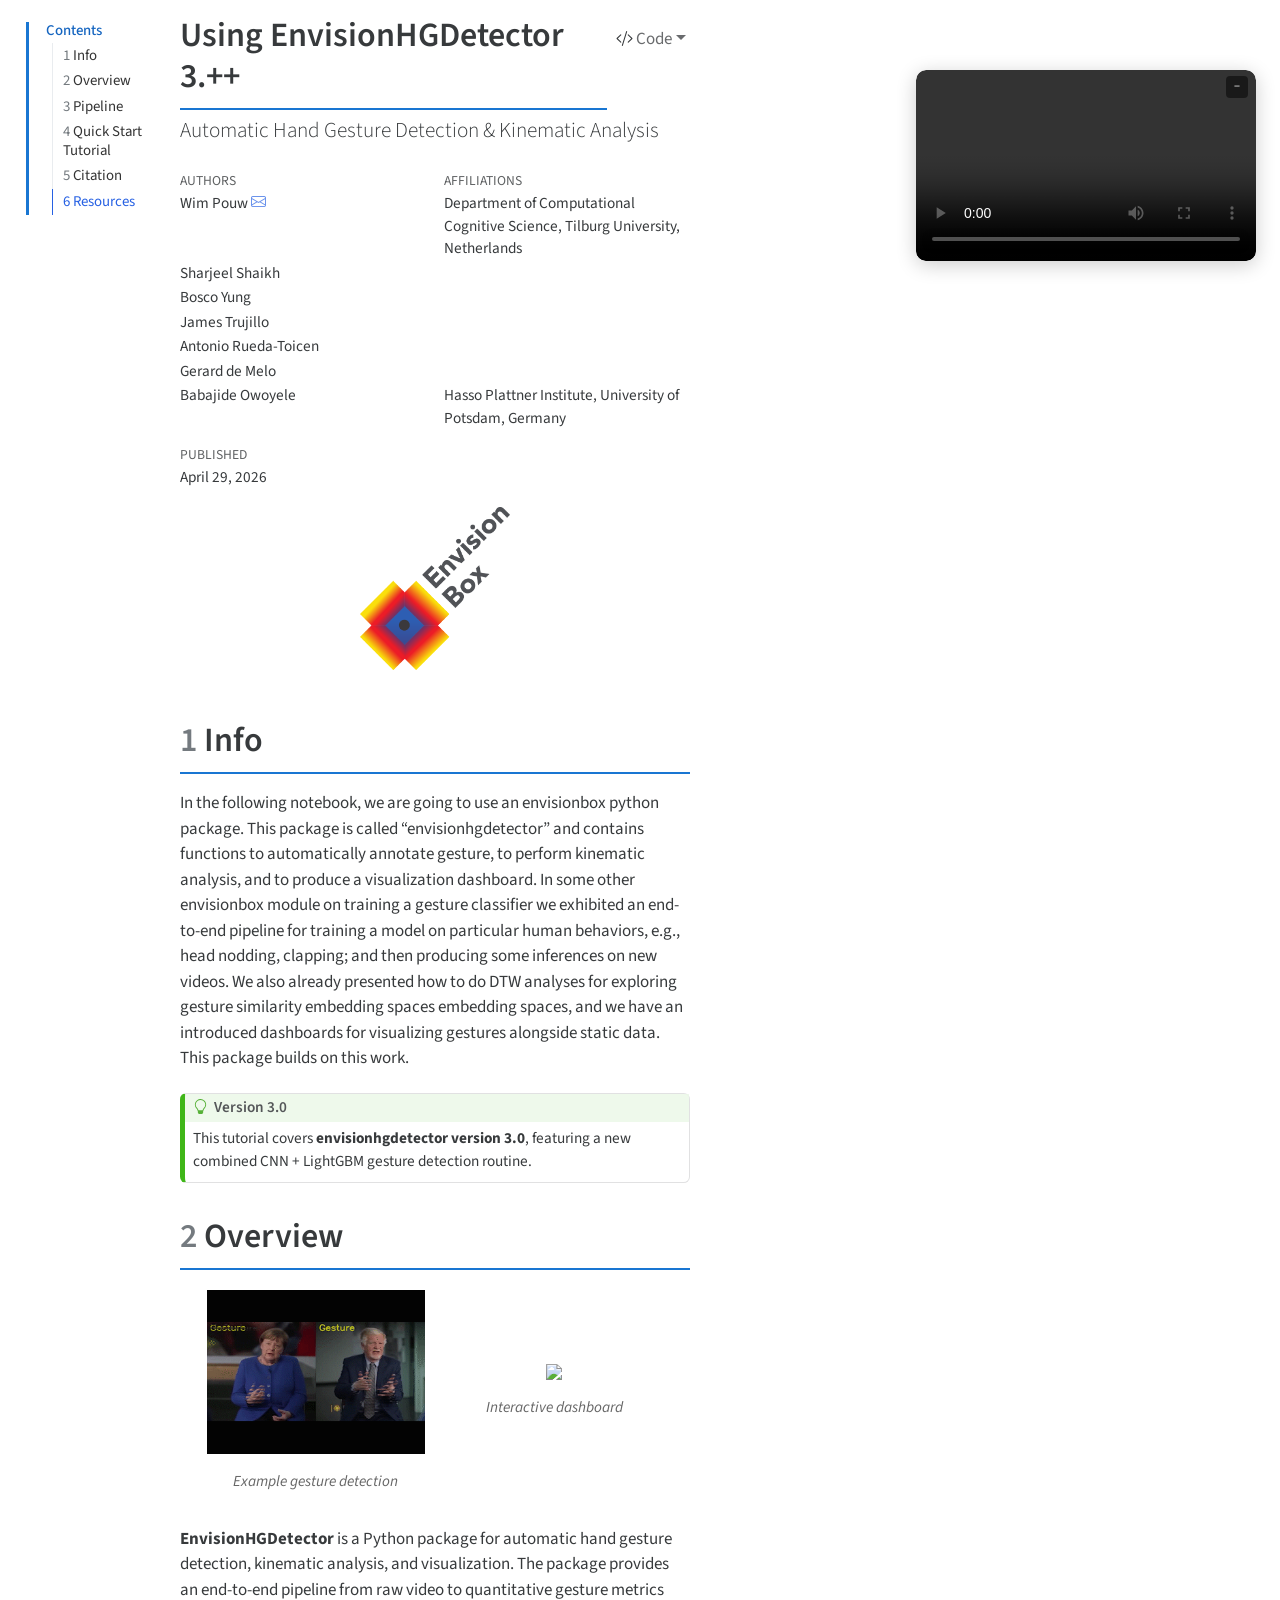
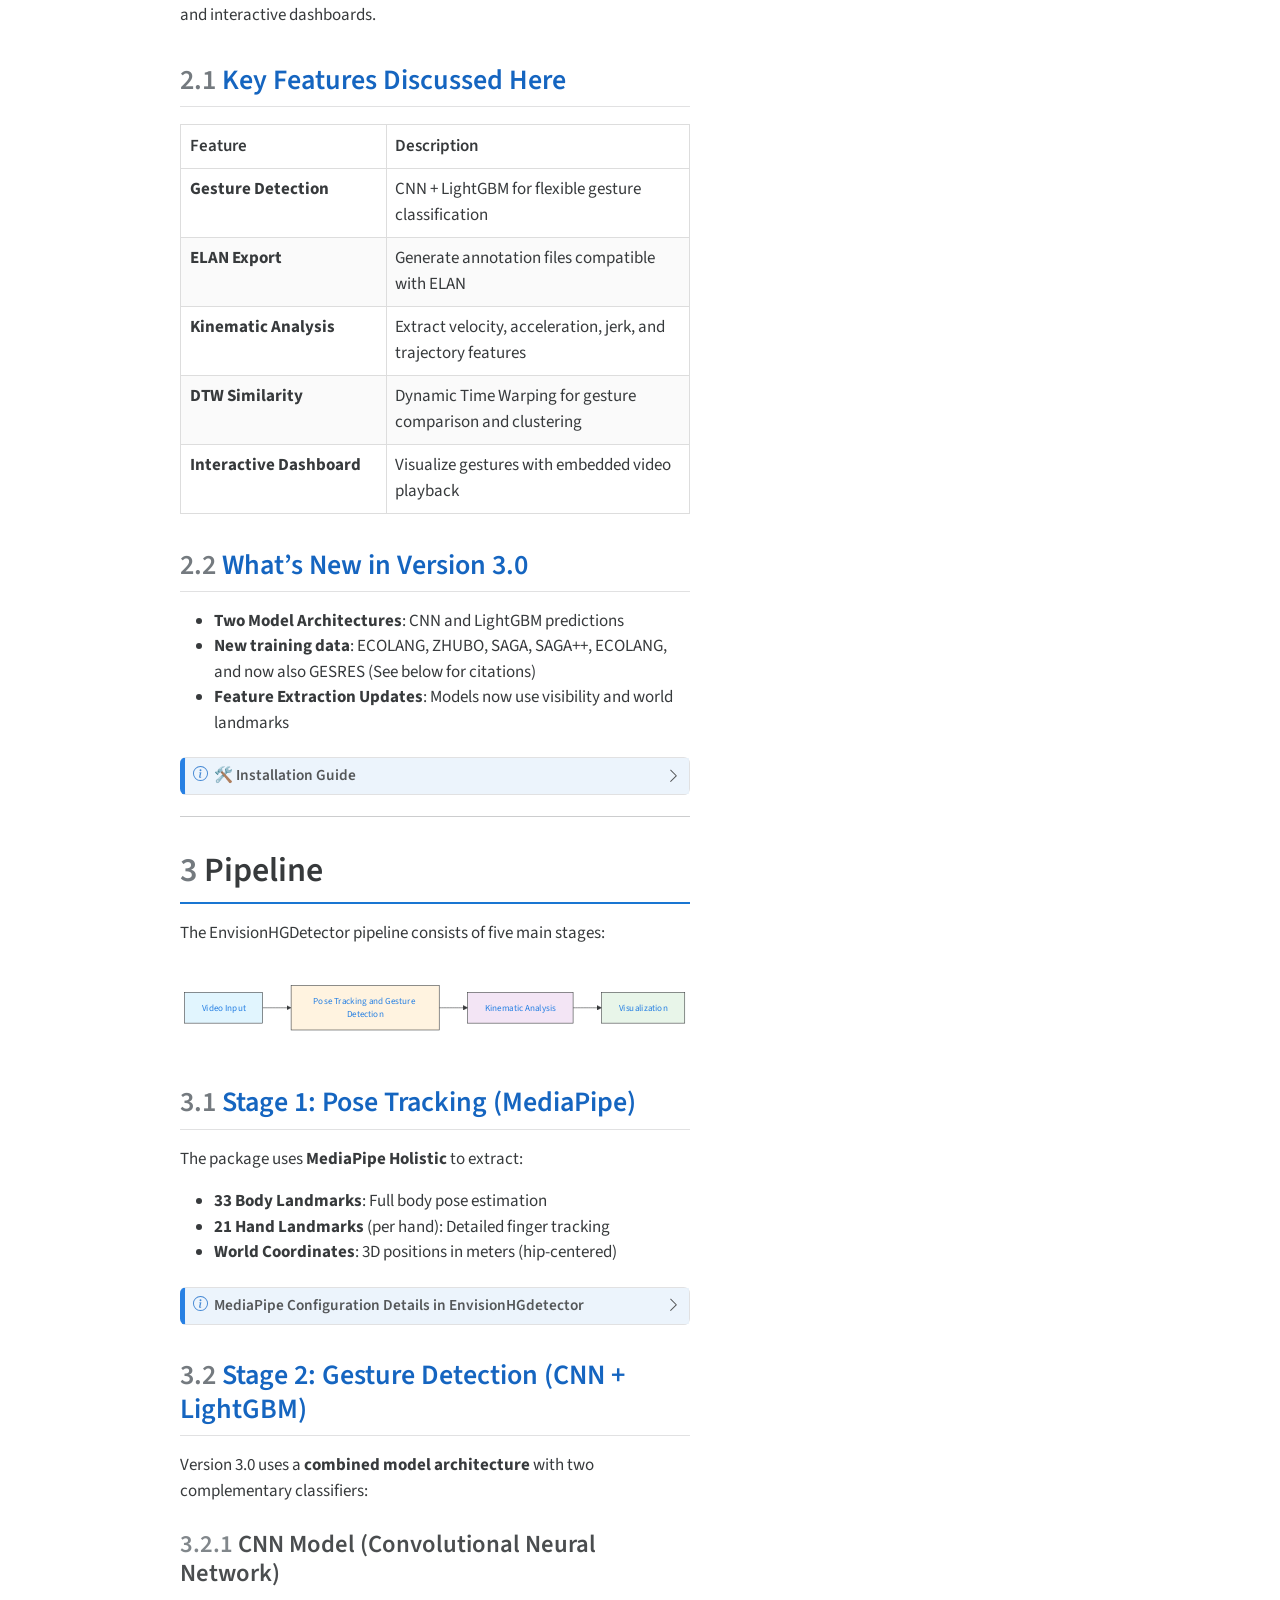
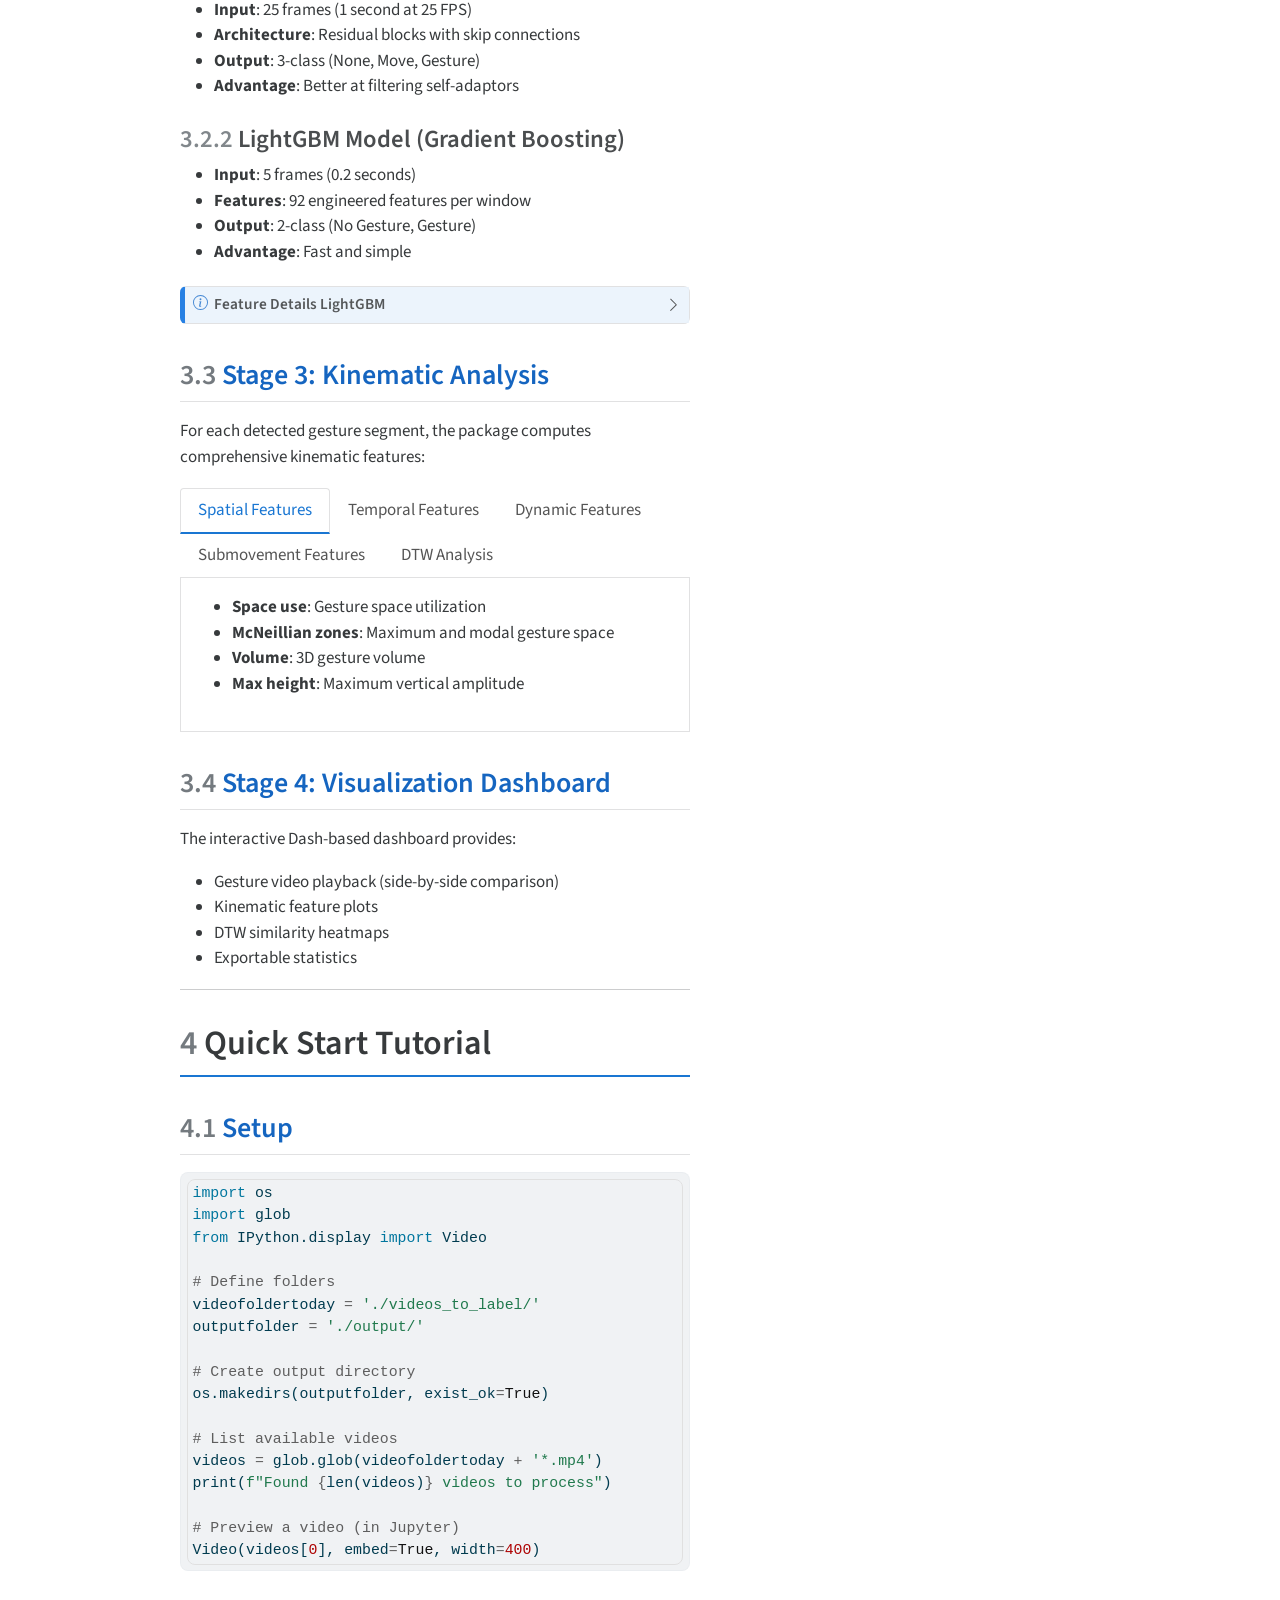
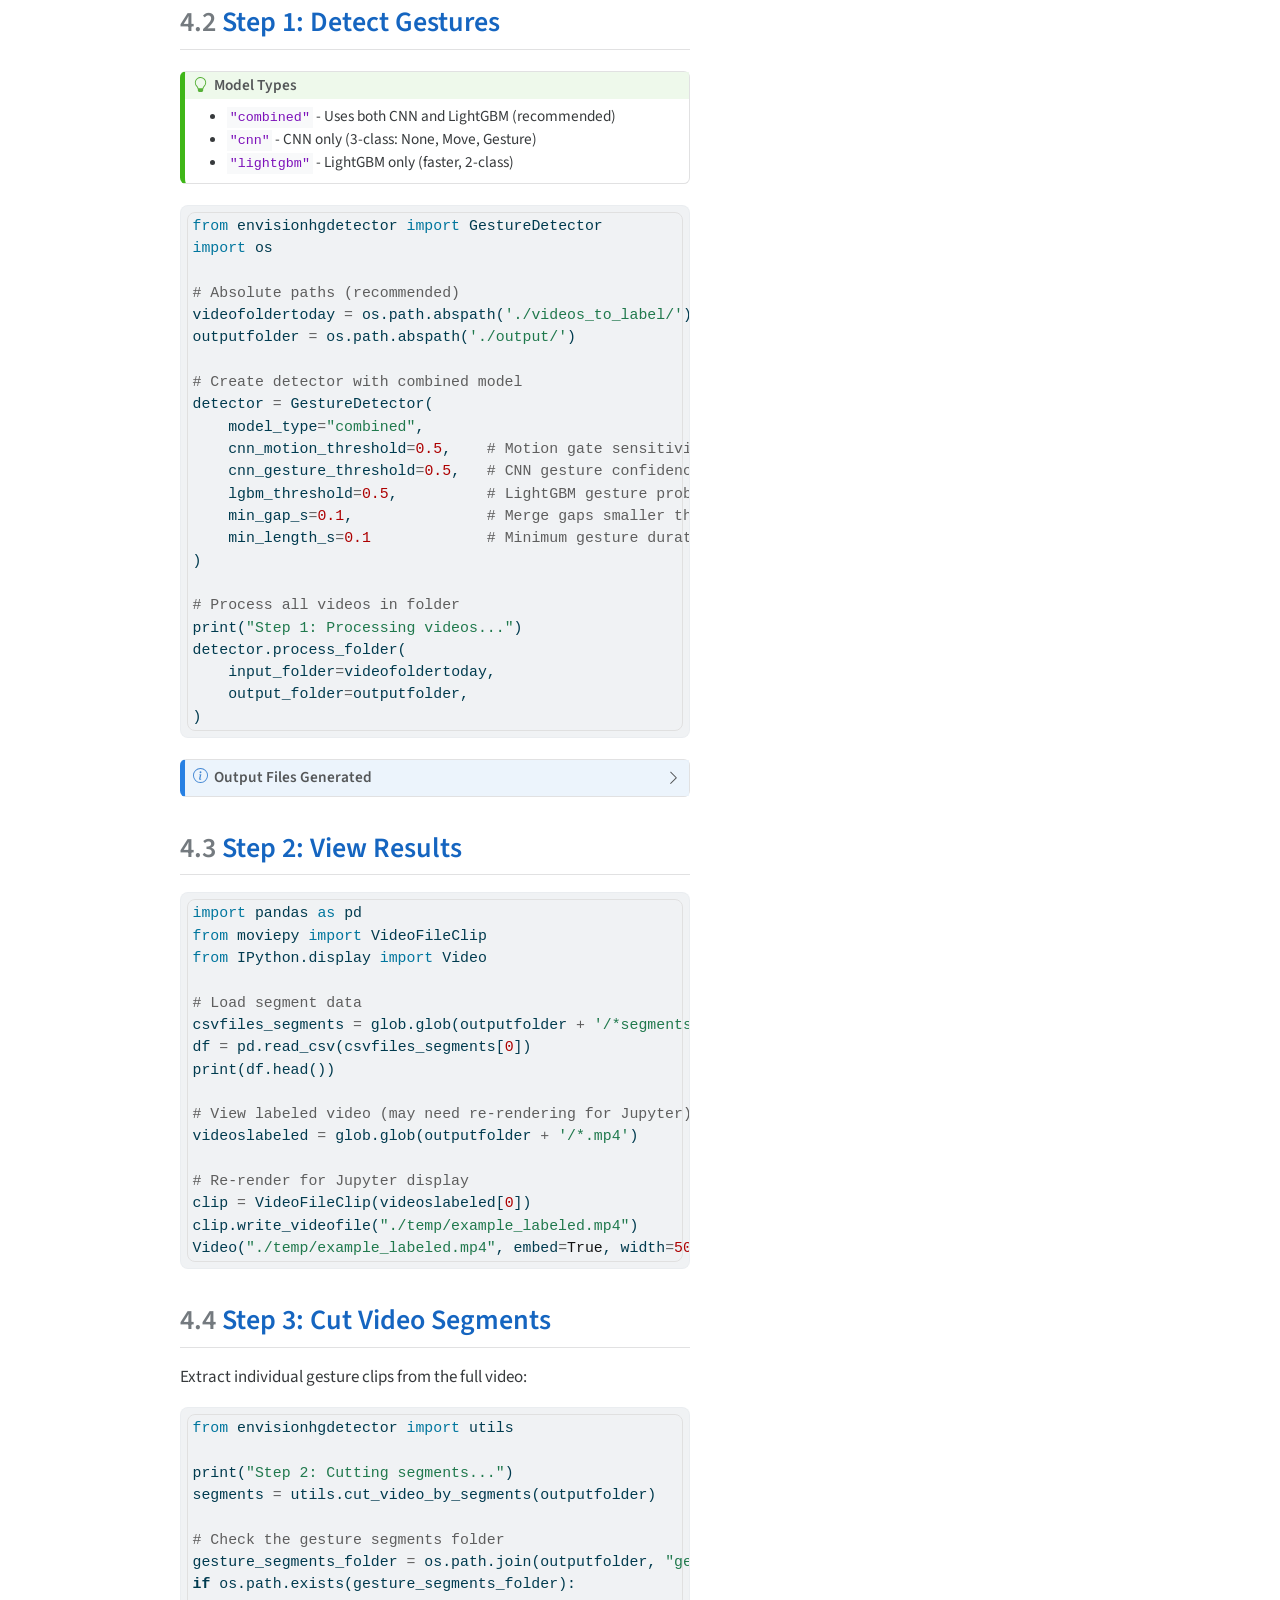
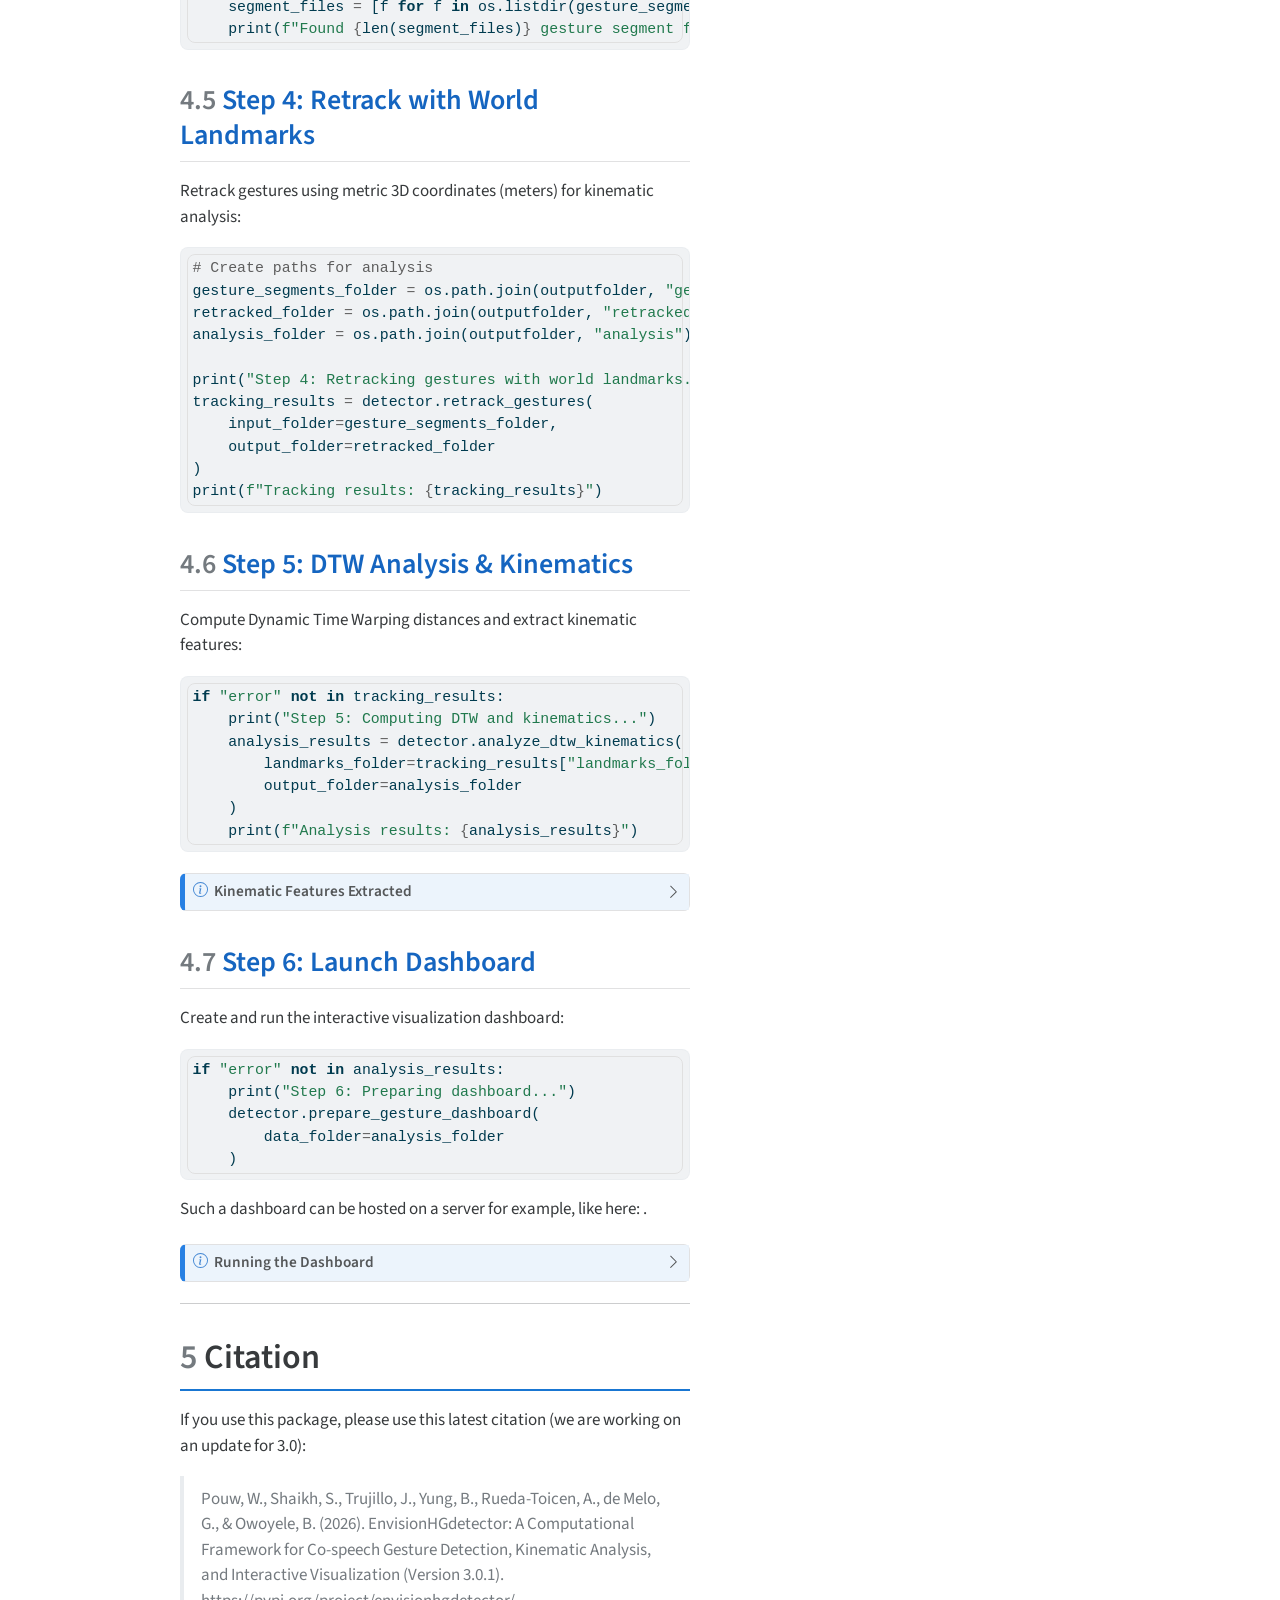
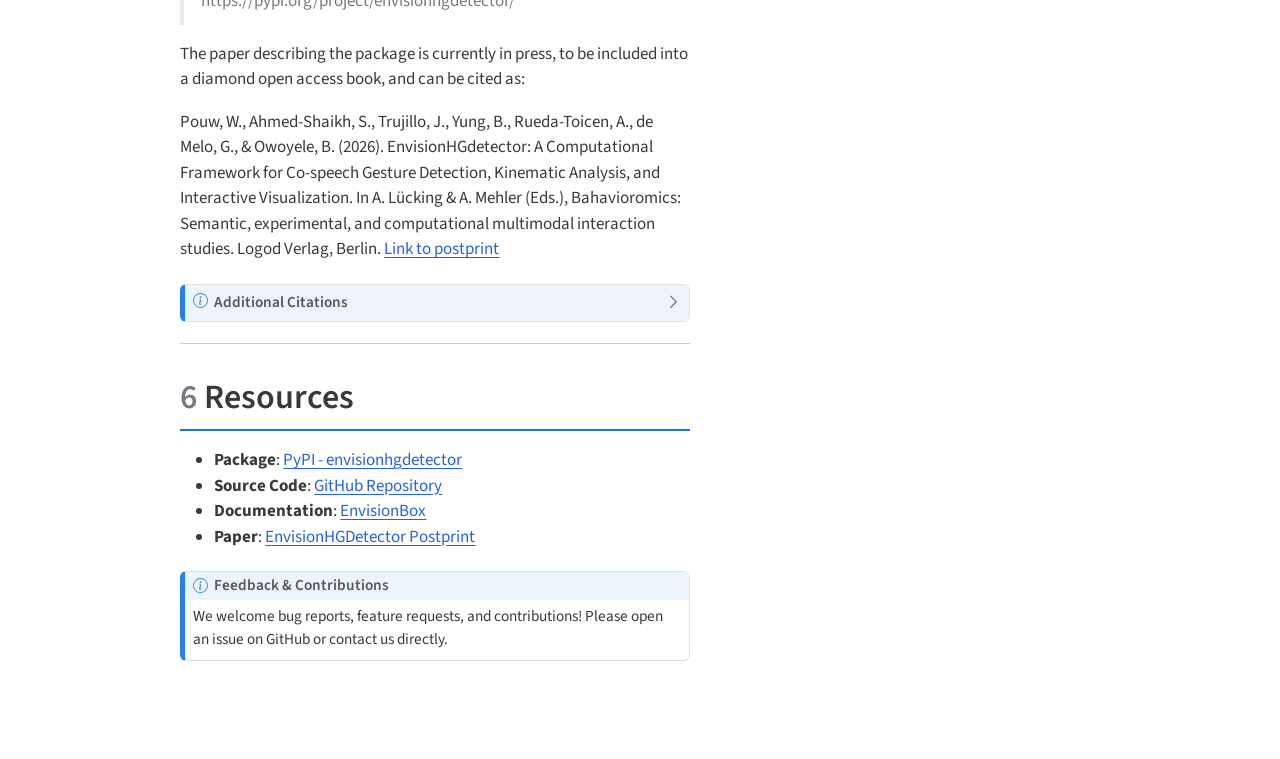
==== commit 0c1e4f72: "Update UsingEnvisionHGdetector_3_0.html" ====
--- a/UsingEnvisionHGdetector_3_0.html
+++ b/UsingEnvisionHGdetector_3_0.html
@@ -692,7 +692,7 @@
 <i class="callout-icon"></i>
 </div>
 <div class="callout-title-container flex-fill">
-📂 Output Files Generated
+Output Files Generated
 </div>
 <div class="callout-btn-toggle d-inline-block border-0 py-1 ps-1 pe-0 float-end"><i class="callout-toggle"></i></div>
 </div>
@@ -789,7 +789,7 @@
 <i class="callout-icon"></i>
 </div>
 <div class="callout-title-container flex-fill">
-📊 Kinematic Features Extracted
+Kinematic Features Extracted
 </div>
 <div class="callout-btn-toggle d-inline-block border-0 py-1 ps-1 pe-0 float-end"><i class="callout-toggle"></i></div>
 </div>
@@ -1992,7 +1992,7 @@
 <span id="cb21-381"><a href="#cb21-381" aria-hidden="true" tabindex="-1"></a><span class="in">```</span></span>
 <span id="cb21-382"><a href="#cb21-382" aria-hidden="true" tabindex="-1"></a></span>
 <span id="cb21-383"><a href="#cb21-383" aria-hidden="true" tabindex="-1"></a>::: {.callout-note collapse="true"}</span>
-<span id="cb21-384"><a href="#cb21-384" aria-hidden="true" tabindex="-1"></a><span class="fu">## 📂 Output Files Generated</span></span>
+<span id="cb21-384"><a href="#cb21-384" aria-hidden="true" tabindex="-1"></a><span class="fu">## Output Files Generated</span></span>
 <span id="cb21-385"><a href="#cb21-385" aria-hidden="true" tabindex="-1"></a></span>
 <span id="cb21-386"><a href="#cb21-386" aria-hidden="true" tabindex="-1"></a>After processing, check your output folder:</span>
 <span id="cb21-387"><a href="#cb21-387" aria-hidden="true" tabindex="-1"></a></span>
@@ -2098,7 +2098,7 @@
 <span id="cb21-497"><a href="#cb21-497" aria-hidden="true" tabindex="-1"></a><span class="in">```</span></span>
 <span id="cb21-498"><a href="#cb21-498" aria-hidden="true" tabindex="-1"></a></span>
 <span id="cb21-499"><a href="#cb21-499" aria-hidden="true" tabindex="-1"></a>::: {.callout-note collapse="true"}</span>
-<span id="cb21-500"><a href="#cb21-500" aria-hidden="true" tabindex="-1"></a><span class="fu">## 📊 Kinematic Features Extracted</span></span>
+<span id="cb21-500"><a href="#cb21-500" aria-hidden="true" tabindex="-1"></a><span class="fu">## Kinematic Features Extracted</span></span>
 <span id="cb21-501"><a href="#cb21-501" aria-hidden="true" tabindex="-1"></a></span>
 <span id="cb21-502"><a href="#cb21-502" aria-hidden="true" tabindex="-1"></a>The kinematic analysis extracts comprehensive features for the most active hand in each gesture:</span>
 <span id="cb21-503"><a href="#cb21-503" aria-hidden="true" tabindex="-1"></a></span>
